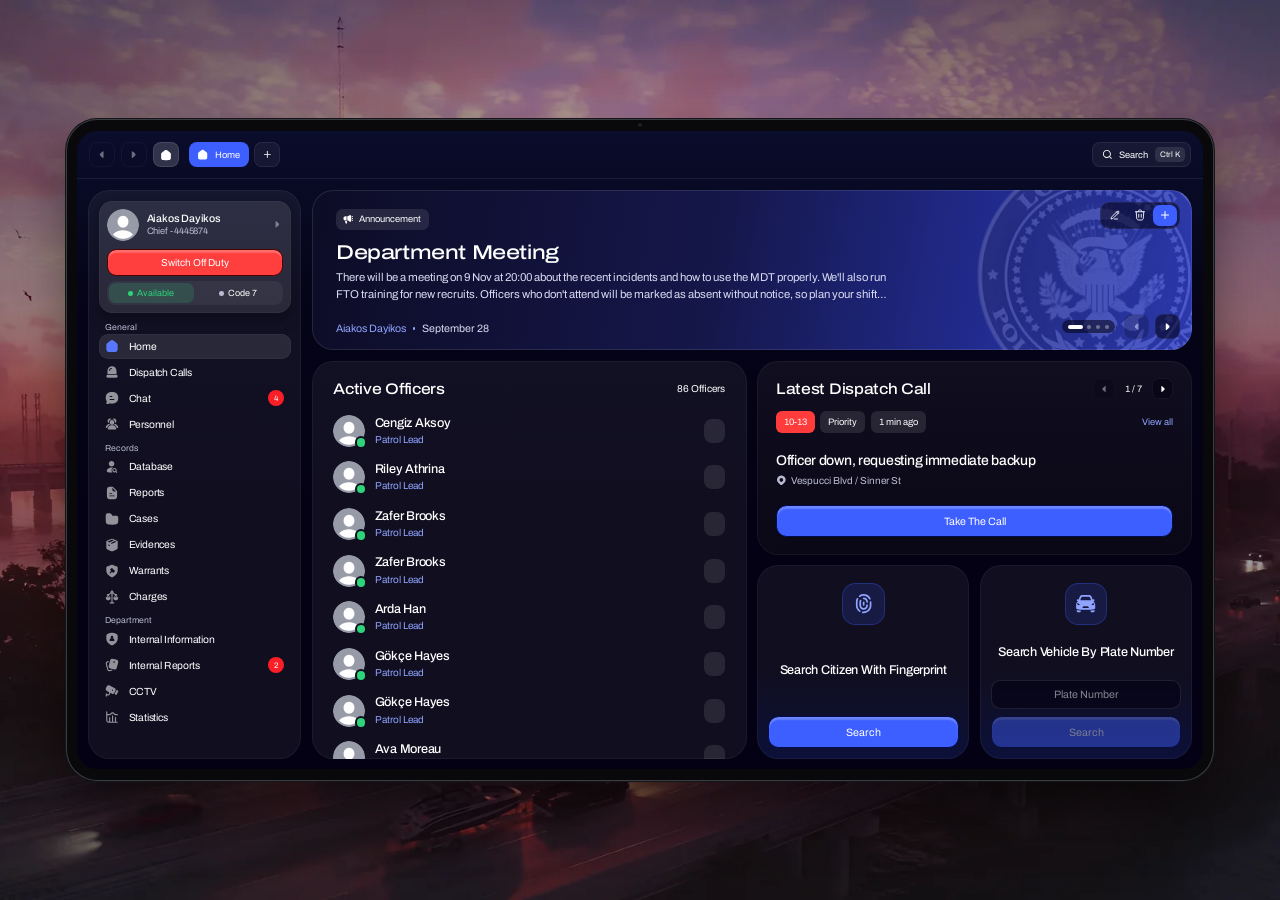
==== index.html @ 9ab2a004 "update demo to latest MDT" ====
<!doctype html>
<html lang="en">
	<head>
		<meta charset="UTF-8" />
		<meta name="viewport" content="width=device-width, initial-scale=1.0" />
		<title>Codem MDT</title>
		<script type="module" crossorigin src="./assets/index-BAAVaQrE.js"></script>
		<link rel="stylesheet" crossorigin href="./assets/index-CvKuM2_3.css">
	</head>
	<body>
		<div id="root"></div>
	</body>
</html>
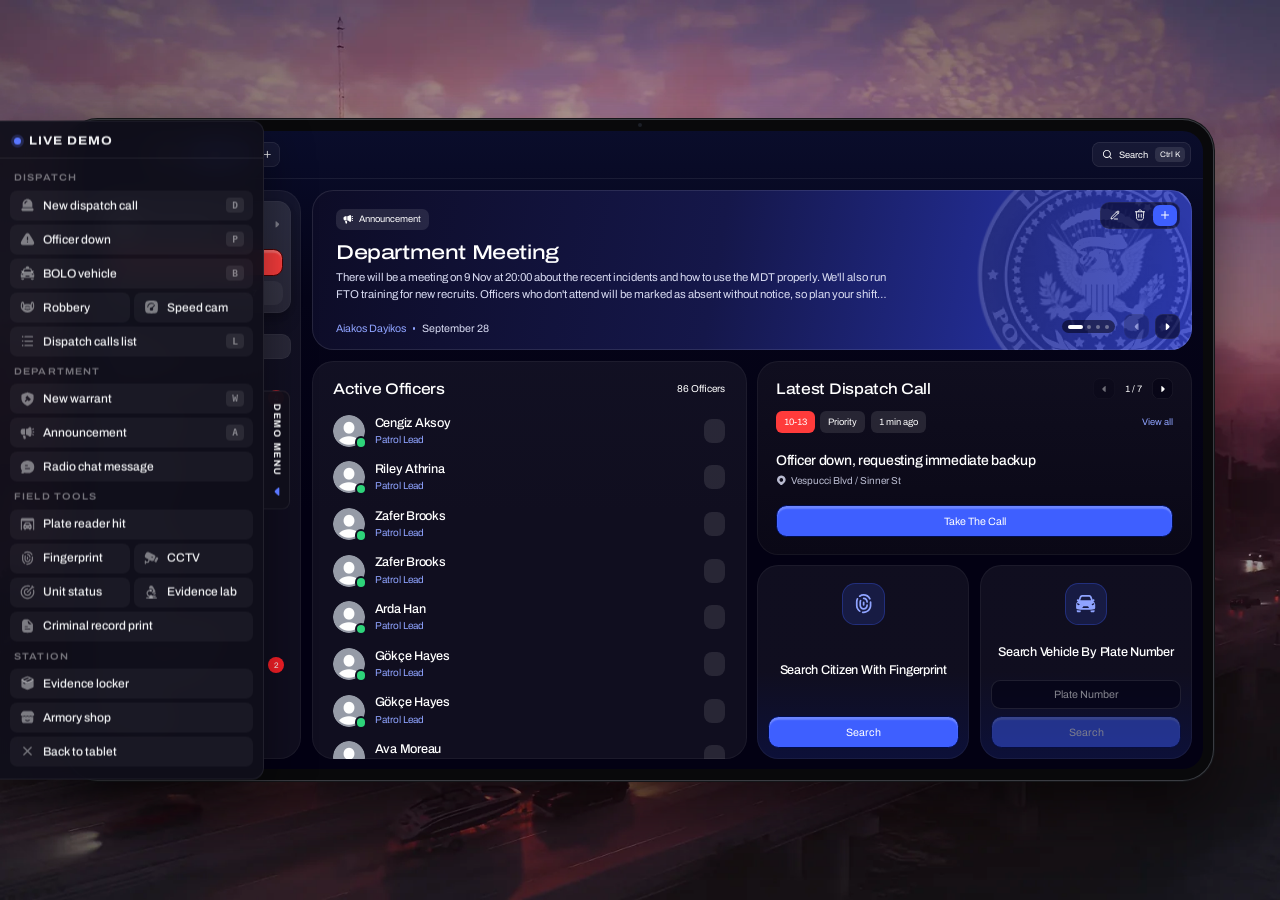
==== commit 8614e457: "Update demo: DEMO MENU + dispatch overlay Left-side panel for dispatch calls, BOLO, warrants and fie" ====
--- a/index.html
+++ b/index.html
@@ -4,8 +4,8 @@
 		<meta charset="UTF-8" />
 		<meta name="viewport" content="width=device-width, initial-scale=1.0" />
 		<title>Codem MDT</title>
-		<script type="module" crossorigin src="./assets/index-BAAVaQrE.js"></script>
-		<link rel="stylesheet" crossorigin href="./assets/index-CvKuM2_3.css">
+		<script type="module" crossorigin src="./assets/index-EqNl8rcW.js"></script>
+		<link rel="stylesheet" crossorigin href="./assets/index-CsJik4rB.css">
 	</head>
 	<body>
 		<div id="root"></div>
--- a/assets/index-CsJik4rB.css
+++ b/assets/index-CsJik4rB.css
@@ -0,0 +1 @@
+@font-face{font-family:Archivo Variable;font-style:normal;font-display:swap;font-weight:100 900;font-stretch:62% 125%;src:url(./archivo-vietnamese-standard-normal-rJmnGBSt.woff2) format("woff2-variations");unicode-range:U+0102-0103,U+0110-0111,U+0128-0129,U+0168-0169,U+01A0-01A1,U+01AF-01B0,U+0300-0301,U+0303-0304,U+0308-0309,U+0323,U+0329,U+1EA0-1EF9,U+20AB}@font-face{font-family:Archivo Variable;font-style:normal;font-display:swap;font-weight:100 900;font-stretch:62% 125%;src:url(./archivo-latin-ext-standard-normal-7khWdh9v.woff2) format("woff2-variations");unicode-range:U+0100-02BA,U+02BD-02C5,U+02C7-02CC,U+02CE-02D7,U+02DD-02FF,U+0304,U+0308,U+0329,U+1D00-1DBF,U+1E00-1E9F,U+1EF2-1EFF,U+2020,U+20A0-20AB,U+20AD-20C0,U+2113,U+2C60-2C7F,U+A720-A7FF}@font-face{font-family:Archivo Variable;font-style:normal;font-display:swap;font-weight:100 900;font-stretch:62% 125%;src:url(./archivo-latin-standard-normal-DY7AcnAa.woff2) format("woff2-variations");unicode-range:U+0000-00FF,U+0131,U+0152-0153,U+02BB-02BC,U+02C6,U+02DA,U+02DC,U+0304,U+0308,U+0329,U+2000-206F,U+20AC,U+2122,U+2191,U+2193,U+2212,U+2215,U+FEFF,U+FFFD}@font-face{font-family:Geist Mono Variable;font-style:normal;font-display:swap;font-weight:100 900;src:url(./geist-mono-cyrillic-ext-wght-normal-X_5orZeX.woff2) format("woff2-variations");unicode-range:U+0460-052F,U+1C80-1C8A,U+20B4,U+2DE0-2DFF,U+A640-A69F,U+FE2E-FE2F}@font-face{font-family:Geist Mono Variable;font-style:normal;font-display:swap;font-weight:100 900;src:url(./geist-mono-cyrillic-wght-normal-DiZS0aHC.woff2) format("woff2-variations");unicode-range:U+0301,U+0400-045F,U+0490-0491,U+04B0-04B1,U+2116}@font-face{font-family:Geist Mono Variable;font-style:normal;font-display:swap;font-weight:100 900;src:url(./geist-mono-symbols2-wght-normal-CO5SzqOn.woff2) format("woff2-variations");unicode-range:U+2000-2001,U+2004-2008,U+200A,U+23B8-23BD,U+2500-259F}@font-face{font-family:Geist Mono Variable;font-style:normal;font-display:swap;font-weight:100 900;src:url(./geist-mono-vietnamese-wght-normal-DadHysG0.woff2) format("woff2-variations");unicode-range:U+0102-0103,U+0110-0111,U+0128-0129,U+0168-0169,U+01A0-01A1,U+01AF-01B0,U+0300-0301,U+0303-0304,U+0308-0309,U+0323,U+0329,U+1EA0-1EF9,U+20AB}@font-face{font-family:Geist Mono Variable;font-style:normal;font-display:swap;font-weight:100 900;src:url(./geist-mono-latin-ext-wght-normal-Bwz-egvJ.woff2) format("woff2-variations");unicode-range:U+0100-02BA,U+02BD-02C5,U+02C7-02CC,U+02CE-02D7,U+02DD-02FF,U+0304,U+0308,U+0329,U+1D00-1DBF,U+1E00-1E9F,U+1EF2-1EFF,U+2020,U+20A0-20AB,U+20AD-20C0,U+2113,U+2C60-2C7F,U+A720-A7FF}@font-face{font-family:Geist Mono Variable;font-style:normal;font-display:swap;font-weight:100 900;src:url(./geist-mono-latin-wght-normal-XN7g48iV.woff2) format("woff2-variations");unicode-range:U+0000-00FF,U+0131,U+0152-0153,U+02BB-02BC,U+02C6,U+02DA,U+02DC,U+0304,U+0308,U+0329,U+2000-206F,U+20AC,U+2122,U+2191,U+2193,U+2212,U+2215,U+FEFF,U+FFFD}:root{--u: min(calc(100vh / 1080), calc(100vw / 1920));--bg: #030113;--solid: #100f1b;--card: rgba(255, 255, 255, .05);--raise: rgba(255, 255, 255, .1);--fg: #ffffff;--dim: #b9bbd0;--s1: rgba(255, 255, 255, .05);--s2: rgba(255, 255, 255, .1);--s3: rgba(255, 255, 255, .16);--line: rgba(255, 255, 255, .05);--line2: rgba(255, 255, 255, .1);--ac: #3e5fff;--ac-rgb: 62, 95, 255;--ac-hover: #5a77ff;--ac-soft: #8fa3ff;--ac-edge: #000d4d;--p1: #ff3e3e;--p1-rgb: 255, 62, 62;--p1-edge: #4d0000;--p2: #ff883e;--p2-rgb: 255, 136, 62;--p3: #4cc2ff;--p3-rgb: 76, 194, 255;--green: #2ed47a;--green-rgb: 46, 212, 122;--r: calc(var(--u) * 20);--rs: calc(var(--u) * 12);--ease: cubic-bezier(.4, 0, .2, 1);--cine: cubic-bezier(.16, 1, .3, 1);--sans: "Archivo Variable", Inter, "Segoe UI", system-ui, sans-serif;--mono: "Geist Mono Variable", Consolas, monospace}*,*:before,*:after{box-sizing:border-box;margin:0;padding:0}html,body,#root{width:100%;height:100%;overflow:hidden;background:transparent}body{color:var(--fg);font-family:var(--sans);font-weight:400;user-select:none;-webkit-font-smoothing:antialiased}body.browser{background:#0b0d12 url(../dev-bg.webp) center / cover no-repeat}body.browser.embedded{background:transparent}html.embedded{--u: min(calc(100vh / 1040), calc(100vw / 1750))}html.demo [class*=_group_] p{margin:calc(var(--u) * 9) 0 calc(var(--u) * 3)}html.demo [class*=_group_] button{height:calc(var(--u) * 37)}html.demo [class*=_group_] button+button{margin-top:calc(var(--u) * 2)}b,strong,h1,h2,h3{font-weight:500}h1,h2,h3,h4{font-stretch:112%}button{font:inherit;color:inherit;background:none;border:0;cursor:pointer;text-align:inherit}input,textarea{font:inherit;color:inherit;user-select:text}svg{display:block}@keyframes rise{0%{opacity:0;transform:translateY(calc(var(--u) * 10))}}._overlay_pryrc_1{position:absolute;inset:0;z-index:50;display:grid;place-items:center;background:#000c;animation:_fade_pryrc_1 .25s var(--ease)}._overlayFixed_pryrc_21{position:fixed;z-index:500;background:#0009}._dialog_pryrc_33{max-height:85%;display:flex;flex-direction:column;border-radius:var(--r);background:var(--solid);box-shadow:inset 0 0 0 calc(var(--u) * 1.5) var(--line),0 calc(var(--u) * 30) calc(var(--u) * 60) #00000073;animation:_rise_pryrc_1 .35s var(--cine)}._header_pryrc_57{display:flex;align-items:center;gap:calc(var(--u) * 12);padding:calc(var(--u) * 18) calc(var(--u) * 18) calc(var(--u) * 16) calc(var(--u) * 20);flex:none;box-shadow:inset 0 calc(var(--u) * -1) 0 var(--line)}._headIc_pryrc_75{width:calc(var(--u) * 34);height:calc(var(--u) * 34);display:grid;place-items:center;flex:none;border-radius:calc(var(--u) * 10);background:var(--s2);font-size:calc(var(--u) * 17)}._title_pryrc_97{flex:1;min-width:0;font-size:calc(var(--u) * 19);white-space:nowrap;overflow:hidden;text-overflow:ellipsis}._close_pryrc_115{width:calc(var(--u) * 32);height:calc(var(--u) * 32);display:grid;place-items:center;flex:none;border-radius:calc(var(--u) * 9);background:var(--s1);font-size:calc(var(--u) * 14);transition:background .14s var(--ease)}._close_pryrc_115:hover{background:var(--s3)}._body_pryrc_147{display:flex;flex-direction:column;gap:calc(var(--u) * 16);padding:calc(var(--u) * 20);overflow-y:auto;scrollbar-width:none}._footer_pryrc_165{display:flex;align-items:center;gap:calc(var(--u) * 10);padding:calc(var(--u) * 16) calc(var(--u) * 20);flex:none;box-shadow:inset 0 calc(var(--u) * 1) 0 var(--line)}._field_pryrc_183{display:flex;flex-direction:column;gap:calc(var(--u) * 8)}._label_pryrc_195{font-size:calc(var(--u) * 13)}._input_pryrc_203{height:calc(var(--u) * 42);padding:0 calc(var(--u) * 14);border:0;outline:0;border-radius:var(--rs);background:var(--s1);box-shadow:inset 0 0 0 calc(var(--u) * 1) var(--line);font-size:calc(var(--u) * 14);transition:box-shadow .14s var(--ease)}._input_pryrc_203:focus{box-shadow:inset 0 0 0 calc(var(--u) * 1) var(--ac)}._input_pryrc_203::placeholder{color:#ffffff80}._textarea_pryrc_243{height:calc(var(--u) * 180);padding:calc(var(--u) * 12) calc(var(--u) * 14);resize:none;line-height:1.55;scrollbar-width:thin}@keyframes _fade_pryrc_1{0%{opacity:0}}._body_pryrc_147::-webkit-scrollbar{display:none}._root_68ecz_1{position:fixed;inset:0;z-index:200;display:grid;place-items:center;background:#050416f0;color:#fff;animation:_fade_68ecz_1 .25s var(--ease)}._frame_68ecz_23{width:calc(var(--u) * 1804);height:calc(var(--u) * 980);display:flex;flex-direction:column;gap:calc(var(--u) * 24)}._head_68ecz_39{height:calc(var(--u) * 68);flex:none;display:flex;align-items:center;gap:calc(var(--u) * 16)}._headIc_68ecz_55{width:calc(var(--u) * 64);height:calc(var(--u) * 64);display:grid;place-items:center;border-radius:calc(var(--u) * 18);background:var(--ac);font-size:calc(var(--u) * 28)}._headText_68ecz_75{flex:1;min-width:0;display:flex;flex-direction:column;gap:calc(var(--u) * 10)}._headText_68ecz_75 b{font-size:calc(var(--u) * 26);font-weight:500;letter-spacing:-.02em;line-height:1}._headText_68ecz_75 p{display:flex;flex-wrap:wrap;gap:calc(var(--u) * 6)}._headText_68ecz_75 span{height:calc(var(--u) * 26);display:inline-flex;align-items:center;gap:calc(var(--u) * 6);padding:0 calc(var(--u) * 10) 0 calc(var(--u) * 8);border-radius:calc(var(--u) * 8);background:var(--s1);box-shadow:inset 0 0 0 calc(var(--u) * 1) var(--line2);font-size:calc(var(--u) * 13.5);white-space:nowrap}._headText_68ecz_75 span svg{color:var(--ac-soft);font-size:calc(var(--u) * 14)}._esc_68ecz_153{display:flex;align-items:center;gap:calc(var(--u) * 10);font-size:calc(var(--u) * 15)}._esc_68ecz_153 kbd,._hint_68ecz_169 kbd{height:calc(var(--u) * 26);display:inline-grid;place-items:center;padding:0 calc(var(--u) * 8);border-radius:calc(var(--u) * 7);background:var(--s2);box-shadow:inset 0 calc(var(--u) * -2) 0 #00000059;font-family:var(--mono);font-size:calc(var(--u) * 12);font-weight:500;white-space:nowrap}._closeBtn_68ecz_197{width:calc(var(--u) * 44);height:calc(var(--u) * 44);display:grid;place-items:center;border-radius:calc(var(--u) * 13);background:var(--s1);box-shadow:inset 0 0 0 calc(var(--u) * 1.5) var(--line2);color:#fff;font-size:calc(var(--u) * 17);transition:background .14s var(--ease)}._closeBtn_68ecz_197:hover{background:#f33333}._main_68ecz_231{flex:1;min-height:0;display:flex;gap:calc(var(--u) * 20)}._panel_68ecz_245{flex:1;min-width:0;display:flex;flex-direction:column;overflow:hidden;border-radius:calc(var(--u) * 24);background:#ffffff08;box-shadow:inset 0 0 0 calc(var(--u) * 1.5) var(--line2);transition:box-shadow .15s var(--ease)}._panelDrop_68ecz_269{box-shadow:inset 0 0 0 calc(var(--u) * 1.5) rgba(var(--ac-rgb),.6)}._panelHead_68ecz_277{height:calc(var(--u) * 76);flex:none;display:flex;align-items:center;gap:calc(var(--u) * 12);padding:0 calc(var(--u) * 16);box-shadow:inset 0 calc(var(--u) * -1) 0 var(--line2)}._panelIc_68ecz_297{width:calc(var(--u) * 42);height:calc(var(--u) * 42);flex:none;display:grid;place-items:center;border-radius:calc(var(--u) * 12);background:rgba(var(--ac-rgb),.2);color:var(--ac-soft);font-size:calc(var(--u) * 19)}._panelTitle_68ecz_321{min-width:0;display:flex;flex-direction:column;gap:calc(var(--u) * 8)}._panelTitle_68ecz_321 h3{font-size:calc(var(--u) * 18);font-weight:500;line-height:1;white-space:nowrap}._panelTitle_68ecz_321 p{display:flex;align-items:center;gap:calc(var(--u) * 9)}._panelTitle_68ecz_321 i{width:calc(var(--u) * 110);height:calc(var(--u) * 5);overflow:hidden;border-radius:calc(var(--u) * 3);background:var(--s2)}._panelTitle_68ecz_321 i b{display:block;height:100%;border-radius:inherit;background:var(--ac);transition:width .25s var(--ease)}._panelTitle_68ecz_321 em{font-family:var(--mono);font-size:calc(var(--u) * 12);font-style:normal;line-height:1}._search_68ecz_407{width:calc(var(--u) * 280);height:calc(var(--u) * 44);margin-left:auto;display:flex;align-items:center;gap:calc(var(--u) * 10);padding:0 calc(var(--u) * 14);border-radius:var(--rs);background:var(--s1);box-shadow:inset 0 0 0 calc(var(--u) * 1.5) var(--line);font-size:calc(var(--u) * 16);cursor:text;transition:box-shadow .14s var(--ease)}._search_68ecz_407:focus-within{box-shadow:inset 0 0 0 calc(var(--u) * 1.5) var(--ac)}._search_68ecz_407 input{flex:1;min-width:0;border:0;outline:0;background:none;color:#fff;font:inherit;font-size:calc(var(--u) * 15)}._search_68ecz_407 input::placeholder,._stepper_68ecz_471 input::placeholder{color:#ffffff80}._grid_68ecz_479{flex:1;min-height:0;display:grid;grid-template-columns:repeat(5,minmax(0,1fr));grid-auto-rows:calc(var(--u) * 146);align-content:start;gap:calc(var(--u) * 8);padding:calc(var(--u) * 14);overflow-y:auto;scrollbar-width:none}._cell_68ecz_505{position:relative;display:flex;flex-direction:column;justify-content:space-between;overflow:hidden;border-radius:calc(var(--u) * 14);background:#ffffff06;box-shadow:inset 0 0 0 calc(var(--u) * 1) var(--line);transition:opacity .15s var(--ease),background .15s var(--ease),box-shadow .15s var(--ease)}._cellFull_68ecz_535{background:#ffffff0e;box-shadow:inset 0 0 0 calc(var(--u) * 1) var(--line2);cursor:grab}._cellFull_68ecz_535:hover{background:#ffffff17}._cellDim_68ecz_555{opacity:.22}._cellFaded_68ecz_563{opacity:.4}._cellOn_68ecz_571,._cellOn_68ecz_571:hover{background:rgba(var(--ac-rgb),.16);box-shadow:inset 0 0 0 calc(var(--u) * 1.5) var(--ac)}._cellOver_68ecz_583,._cellOver_68ecz_583:hover{background:rgba(var(--ac-rgb),.24);box-shadow:inset 0 0 0 calc(var(--u) * 2) var(--ac)}._chip_68ecz_595{position:relative;z-index:1;align-self:flex-start;margin:calc(var(--u) * 9);padding:calc(var(--u) * 5) calc(var(--u) * 7);border-radius:calc(var(--u) * 7);background:#00000059;font-family:var(--mono);font-size:calc(var(--u) * 12.5);line-height:1;pointer-events:none}._owner_68ecz_623{position:absolute;top:calc(var(--u) * 9);right:calc(var(--u) * 9);z-index:1;min-width:calc(var(--u) * 24);height:calc(var(--u) * 22);display:flex;align-items:center;justify-content:center;padding:0 calc(var(--u) * 5);border-radius:calc(var(--u) * 7);background:var(--s3);font-size:calc(var(--u) * 11);font-weight:500;pointer-events:none}._pic_68ecz_659{position:absolute;inset:calc(var(--u) * 30) calc(var(--u) * 24) calc(var(--u) * 36);display:grid;place-items:center;font-size:calc(var(--u) * 34);pointer-events:none}._pic_68ecz_659 img{width:100%;height:100%;object-fit:contain}._label_68ecz_689{position:relative;z-index:1;display:block;padding:0 calc(var(--u) * 10) calc(var(--u) * 11);overflow:hidden;font-size:calc(var(--u) * 13.5);line-height:1.2;text-align:center;text-overflow:ellipsis;white-space:nowrap;pointer-events:none}._slotNo_68ecz_717{position:absolute;top:calc(var(--u) * 10);left:calc(var(--u) * 12);opacity:.3;font-family:var(--mono);font-size:calc(var(--u) * 12);font-style:normal;pointer-events:none}._ghost_68ecz_739{position:fixed;z-index:9999;width:calc(var(--u) * 132);height:calc(var(--u) * 146);background:#16143a;box-shadow:inset 0 0 0 calc(var(--u) * 2) var(--ac),0 calc(var(--u) * 18) calc(var(--u) * 40) #00000080;opacity:.94;transform:translate(-50%,-50%) rotate(-3deg);pointer-events:none;cursor:grabbing}._middle_68ecz_769{width:calc(var(--u) * 330);flex:none;display:flex;flex-direction:column;gap:calc(var(--u) * 12)}._box_68ecz_785{display:flex;flex-direction:column;gap:calc(var(--u) * 12);padding:calc(var(--u) * 16);border-radius:calc(var(--u) * 20);background:#ffffff08;box-shadow:inset 0 0 0 calc(var(--u) * 1.5) var(--line2)}._amount_68ecz_805{display:flex;flex-direction:column;gap:calc(var(--u) * 9);font-size:calc(var(--u) * 14);font-weight:500}._stepper_68ecz_471{height:calc(var(--u) * 48);display:flex;gap:calc(var(--u) * 6)}._stepper_68ecz_471 button{width:calc(var(--u) * 48);flex:none;display:grid;place-items:center;border-radius:var(--rs);background:var(--s1);box-shadow:inset 0 0 0 calc(var(--u) * 1.5) var(--line2);color:#fff;font-size:calc(var(--u) * 16);transition:background .14s var(--ease)}._stepper_68ecz_471 button:hover:not(:disabled){background:var(--s2)}._stepper_68ecz_471 button:disabled{opacity:.4}._stepper_68ecz_471 input{flex:1;min-width:0;border:0;outline:0;border-radius:var(--rs);background:var(--s1);box-shadow:inset 0 0 0 calc(var(--u) * 1.5) var(--line2);color:#fff;font-family:var(--mono);font-size:calc(var(--u) * 17);text-align:center;transition:box-shadow .14s var(--ease)}._stepper_68ecz_471 input:focus{box-shadow:inset 0 0 0 calc(var(--u) * 1.5) var(--ac)}._hint_68ecz_169{display:flex;flex-wrap:wrap;align-items:center;gap:calc(var(--u) * 6);font-size:calc(var(--u) * 13);line-height:1.35}._hint_68ecz_169>svg{flex:none;color:var(--ac-soft);font-size:calc(var(--u) * 16)}._softBtn_68ecz_943{height:calc(var(--u) * 46);display:flex;align-items:center;justify-content:center;gap:calc(var(--u) * 9);border-radius:var(--rs);background:rgba(var(--ac-rgb),.2);box-shadow:inset 0 0 0 calc(var(--u) * 1.5) rgba(var(--ac-rgb),.45);color:#fff;font-size:calc(var(--u) * 15);font-weight:500;transition:background .14s var(--ease)}._softBtn_68ecz_943:hover{background:rgba(var(--ac-rgb),.35)}._softBtn_68ecz_943 svg{color:var(--ac-soft);font-size:calc(var(--u) * 17)}._sideTitle_68ecz_991{display:flex;align-items:center;gap:calc(var(--u) * 8);font-size:calc(var(--u) * 15);font-weight:500}._sideTitle_68ecz_991>svg{color:var(--ac-soft);font-size:calc(var(--u) * 16)}._sideTitle_68ecz_991 em{height:calc(var(--u) * 22);display:grid;place-items:center;margin-left:auto;padding:0 calc(var(--u) * 7);border-radius:calc(var(--u) * 7);background:var(--s2);font-family:var(--mono);font-size:calc(var(--u) * 12);font-style:normal}._owner_68ecz_623 svg{margin-right:calc(var(--u) * 3);font-size:calc(var(--u) * 11)}._buyBody_68ecz_1053{flex:1;min-height:0;display:flex;flex-direction:column;gap:calc(var(--u) * 16);animation:_fade_68ecz_1 .15s var(--ease)}._buyHero_68ecz_1071{display:flex;flex-direction:column;align-items:center;gap:calc(var(--u) * 6);padding-bottom:calc(var(--u) * 16);box-shadow:inset 0 calc(var(--u) * -1) 0 var(--line2);text-align:center}._buyHero_68ecz_1071>span{width:calc(var(--u) * 200);height:calc(var(--u) * 200);display:grid;place-items:center;margin-bottom:calc(var(--u) * 8);padding:calc(var(--u) * 20);border-radius:calc(var(--u) * 20);background:var(--s1);box-shadow:inset 0 0 0 calc(var(--u) * 1) var(--line);font-size:calc(var(--u) * 44)}._buyHero_68ecz_1071 img{width:100%;height:100%;object-fit:contain}._buyHero_68ecz_1071 b{max-width:100%;overflow:hidden;font-size:calc(var(--u) * 20);font-weight:500;text-overflow:ellipsis;white-space:nowrap}._buyHero_68ecz_1071 em{font-family:var(--mono);font-size:calc(var(--u) * 12);font-style:normal}._buyFoot_68ecz_1159{margin-top:auto;display:flex;flex-direction:column;gap:calc(var(--u) * 12)}._total_68ecz_1173{display:flex;align-items:baseline;justify-content:space-between;padding-top:calc(var(--u) * 12);box-shadow:inset 0 calc(var(--u) * 1) 0 var(--line2);font-size:calc(var(--u) * 14)}._total_68ecz_1173 b{font-family:var(--mono);font-size:calc(var(--u) * 26);font-weight:500;letter-spacing:-.02em}._buyFoot_68ecz_1159 ._primaryBtn_68ecz_1205{flex:none}._btnDone_68ecz_1213,._btnDone_68ecz_1213:hover{background:#2ebf74}._suspects_68ecz_1223{max-height:calc(var(--u) * 222);display:flex;flex-direction:column;gap:calc(var(--u) * 6);overflow-y:auto;scrollbar-width:none}._suspects_68ecz_1223 button{width:100%;height:calc(var(--u) * 48);flex:none;display:flex;align-items:center;gap:calc(var(--u) * 10);padding:0 calc(var(--u) * 12) 0 calc(var(--u) * 7);border-radius:var(--rs);background:var(--s1);box-shadow:inset 0 0 0 calc(var(--u) * 1.5) var(--line);color:#fff;font-size:calc(var(--u) * 15);text-align:left;transition:background .14s var(--ease),box-shadow .14s var(--ease)}._suspects_68ecz_1223 button:hover{background:var(--s2)}._suspects_68ecz_1223 button b{width:calc(var(--u) * 34);height:calc(var(--u) * 34);flex:none;display:grid;place-items:center;border-radius:calc(var(--u) * 10);background:var(--s3);font-size:calc(var(--u) * 12.5);font-weight:500}._suspects_68ecz_1223 button span{flex:1;min-width:0;overflow:hidden;text-overflow:ellipsis;white-space:nowrap}._suspects_68ecz_1223 button i{width:calc(var(--u) * 16);height:calc(var(--u) * 16);flex:none;border-radius:50%;box-shadow:inset 0 0 0 calc(var(--u) * 1.5) #ffffff4d;transition:box-shadow .14s var(--ease)}._suspects_68ecz_1223 ._suspectOn_68ecz_1345,._suspects_68ecz_1223 ._suspectOn_68ecz_1345:hover{background:rgba(var(--ac-rgb),.2);box-shadow:inset 0 0 0 calc(var(--u) * 1.5) var(--ac)}._suspects_68ecz_1223 ._suspectOn_68ecz_1345 i{box-shadow:inset 0 0 0 calc(var(--u) * 5) var(--ac)}._none_68ecz_1365{padding:calc(var(--u) * 14) 0;font-size:calc(var(--u) * 14);text-align:center}._note_68ecz_1377{padding:calc(var(--u) * 10) calc(var(--u) * 12);border-radius:var(--rs);background:rgba(var(--ac-rgb),.12);font-size:calc(var(--u) * 13);line-height:1.4}._detail_68ecz_1393{flex:1;min-height:0}._detailBody_68ecz_1403{min-height:0;display:flex;flex-direction:column;gap:calc(var(--u) * 14);overflow-y:auto;scrollbar-width:none;animation:_fade_68ecz_1 .15s var(--ease)}._detailEmpty_68ecz_1423{flex:1;display:flex;flex-direction:column;align-items:center;justify-content:center;gap:calc(var(--u) * 10);font-size:calc(var(--u) * 14);text-align:center}._detailEmpty_68ecz_1423 svg{color:var(--ac-soft);font-size:calc(var(--u) * 26)}._detailHero_68ecz_1455{display:flex;align-items:center;gap:calc(var(--u) * 12);padding-bottom:calc(var(--u) * 14);box-shadow:inset 0 calc(var(--u) * -1) 0 var(--line2)}._detailHero_68ecz_1455>span{width:calc(var(--u) * 60);height:calc(var(--u) * 60);flex:none;display:grid;place-items:center;padding:calc(var(--u) * 8);border-radius:calc(var(--u) * 14);background:var(--s1);font-size:calc(var(--u) * 26)}._detailHero_68ecz_1455 img{width:100%;height:100%;object-fit:contain}._detailHero_68ecz_1455 p{min-width:0;display:flex;flex-direction:column;gap:calc(var(--u) * 7)}._detailHero_68ecz_1455 b{overflow:hidden;font-size:calc(var(--u) * 17);font-weight:500;text-overflow:ellipsis;white-space:nowrap}._detailHero_68ecz_1455 em{font-family:var(--mono);font-size:calc(var(--u) * 12.5);font-style:normal}._facts_68ecz_1549{display:flex;flex-direction:column;gap:calc(var(--u) * 11)}._facts_68ecz_1549>div{display:flex;align-items:center;justify-content:space-between;gap:calc(var(--u) * 12);font-size:calc(var(--u) * 13.5)}._facts_68ecz_1549 dt{display:flex;align-items:center;gap:calc(var(--u) * 7);white-space:nowrap}._facts_68ecz_1549 dt svg{color:var(--ac-soft);font-size:calc(var(--u) * 14)}._facts_68ecz_1549 dd{min-width:0;display:flex;align-items:center;gap:calc(var(--u) * 6);font-weight:500;text-align:right}._facts_68ecz_1549 dd span{overflow:hidden;text-overflow:ellipsis;white-space:nowrap}._facts_68ecz_1549 dd button{width:calc(var(--u) * 24);height:calc(var(--u) * 24);flex:none;display:grid;place-items:center;border-radius:calc(var(--u) * 7);background:var(--s2);color:#fff;font-size:calc(var(--u) * 13)}._toneAc_68ecz_1655{color:var(--ac-soft)}._toneRed_68ecz_1663{color:#ff6b6b}._warn_68ecz_1671{position:fixed;top:calc(var(--u) * 28);left:50%;z-index:600;transform:translate(-50%);display:flex;align-items:center;gap:calc(var(--u) * 10);padding:calc(var(--u) * 11) calc(var(--u) * 18);border-radius:calc(var(--u) * 12);background:#3c0c12f5;box-shadow:inset 0 0 0 calc(var(--u) * 1.5) #ff505066;color:#fff;font-size:calc(var(--u) * 15);animation:_fade_68ecz_1 .2s var(--ease)}._warn_68ecz_1671 svg{color:#ff8a8a;font-size:calc(var(--u) * 17)}._dialogText_68ecz_1717{font-size:calc(var(--u) * 15);line-height:1.55}._ghostBtn_68ecz_1727,._primaryBtn_68ecz_1205{height:calc(var(--u) * 44);flex:1;display:flex;align-items:center;justify-content:center;gap:calc(var(--u) * 8);padding:0 calc(var(--u) * 16);border-radius:var(--rs);color:#fff;font-size:calc(var(--u) * 15);font-weight:500;transition:background .14s var(--ease),opacity .14s var(--ease)}._ghostBtn_68ecz_1727{background:var(--s1);box-shadow:inset 0 0 0 calc(var(--u) * 1.5) var(--line2)}._ghostBtn_68ecz_1727:hover{background:var(--s2)}._primaryBtn_68ecz_1205{background:var(--ac)}._primaryBtn_68ecz_1205:hover{background:var(--ac-hover)}._primaryBtn_68ecz_1205:disabled{opacity:.45;pointer-events:none}._primaryBtn_68ecz_1205 svg{font-size:calc(var(--u) * 17)}._wide_68ecz_1815{width:100%}._tabs_68ecz_1823{display:grid;grid-template-columns:1fr 1fr;gap:calc(var(--u) * 6);padding:calc(var(--u) * 5);border-radius:var(--rs);background:var(--s1)}._tabs_68ecz_1823 button{height:calc(var(--u) * 40);display:flex;align-items:center;justify-content:center;gap:calc(var(--u) * 8);border-radius:calc(var(--u) * 9);color:#fff;font-size:calc(var(--u) * 15);transition:background .14s var(--ease)}._tabs_68ecz_1823 button:hover{background:var(--s1)}._tabs_68ecz_1823 ._tabOn_68ecz_1873,._tabs_68ecz_1823 ._tabOn_68ecz_1873:hover{background:var(--ac)}@keyframes _fade_68ecz_1{0%{opacity:0}}._grid_68ecz_479::-webkit-scrollbar,._suspects_68ecz_1223::-webkit-scrollbar,._detailBody_68ecz_1403::-webkit-scrollbar{display:none}._root_tvd0v_1{position:fixed;inset:0;z-index:100;overflow:hidden;color:#fff;pointer-events:none;text-shadow:0 calc(var(--u) * 1) calc(var(--u) * 3) rgba(0,0,0,.55)}._root_tvd0v_1 p,._root_tvd0v_1 em,._root_tvd0v_1 b{font-weight:500;line-height:1;letter-spacing:-.04em;white-space:nowrap}._root_tvd0v_1 em{font-style:normal}._darken_tvd0v_47{position:absolute;inset:0}._corner_tvd0v_57{position:absolute;width:calc(var(--u) * 321);min-height:calc(var(--u) * 80);display:flex;flex-direction:column;justify-content:center;gap:calc(var(--u) * 16);border:0 solid #fff}._corner_tvd0v_57 p{font-size:calc(var(--u) * 24)}._corner_tvd0v_57 em{font-size:calc(var(--u) * 20)}._corner_tvd0v_57>div{display:flex;flex-direction:column;gap:calc(var(--u) * 16)}._tl_tvd0v_107,._bl_tvd0v_109{left:calc(var(--u) * 40);padding-left:calc(var(--u) * 32);border-left-width:calc(var(--u) * 4)}._tr_tvd0v_121,._br_tvd0v_123{right:calc(var(--u) * 40);align-items:flex-end;padding-right:calc(var(--u) * 32);border-right-width:calc(var(--u) * 4)}._tl_tvd0v_107,._tr_tvd0v_121{top:calc(var(--u) * 40);border-top-width:calc(var(--u) * 4)}._bl_tvd0v_109,._br_tvd0v_123{bottom:calc(var(--u) * 40);border-bottom-width:calc(var(--u) * 4)}._bl_tvd0v_109{gap:calc(var(--u) * 20);padding-block:calc(var(--u) * 16)}._location_tvd0v_171{position:absolute;top:calc(var(--u) * 48);left:50%;transform:translate(-50%);font-size:calc(var(--u) * 32)}._vision_tvd0v_187{position:absolute;top:calc(var(--u) * 113);left:50%;transform:translate(-50%);padding:calc(var(--u) * 8) calc(var(--u) * 20);border:calc(var(--u) * 1) solid;border-radius:calc(var(--u) * 4);font-size:calc(var(--u) * 20);text-shadow:none}._night_tvd0v_211{border-color:#7cff2b8c;background:#7cff2b2e;color:#7cff2b}._thermal_tvd0v_223{border-color:#ff8a2b99;background:#ff8a2b38;color:#ff8a2b}._cross_tvd0v_235{position:absolute;top:50%;left:50%;transform:translate(-50%,-50%)}._cross_tvd0v_235>i{position:absolute;background:#ffffff80}._lineTop_tvd0v_259,._lineBottom_tvd0v_261{left:50%;width:calc(var(--u) * 2);height:calc(var(--u) * 296);transform:translate(-50%)}._lineTop_tvd0v_259{bottom:calc(50% + var(--u) * 60)}._lineBottom_tvd0v_261{top:calc(50% + var(--u) * 60)}._lineLeft_tvd0v_291,._lineRight_tvd0v_293{top:50%;width:calc(var(--u) * 296);height:calc(var(--u) * 2);transform:translateY(-50%)}._lineRight_tvd0v_293{left:calc(50% + var(--u) * 60)}._lineLeft_tvd0v_291{right:calc(50% + var(--u) * 60)}._cross_tvd0v_235>span{width:calc(var(--u) * 120);height:calc(var(--u) * 120);display:grid;place-items:center;border:calc(var(--u) * 8) solid rgba(255,255,255,.4);border-radius:50%}._cross_tvd0v_235 b{width:calc(var(--u) * 19);height:calc(var(--u) * 19);background:#fff;transform:rotate(45deg)}._data_tvd0v_355{position:absolute;top:calc(var(--u) * 363);width:calc(var(--u) * 321);display:flex;flex-direction:column;gap:calc(var(--u) * 25);border:0 solid #fff}._dataLeft_tvd0v_375{left:calc(var(--u) * 40);padding-left:calc(var(--u) * 32);border-left-width:calc(var(--u) * 4)}._dataRight_tvd0v_387{right:calc(var(--u) * 40);align-items:flex-end;padding-right:calc(var(--u) * 32);border-right-width:calc(var(--u) * 4)}._banner_tvd0v_401{align-self:stretch;padding:calc(var(--u) * 10) calc(var(--u) * 22);background:#fff6;font-size:calc(var(--u) * 24);text-align:center}._dataRight_tvd0v_387 ._banner_tvd0v_401{align-self:flex-end}._bannerRed_tvd0v_425{background:#ff2b2b66}._facts_tvd0v_433{display:flex;flex-direction:column;gap:calc(var(--u) * 32)}._dataRight_tvd0v_387 ._facts_tvd0v_433{align-items:flex-end}._facts_tvd0v_433 p{font-size:calc(var(--u) * 24)}._red_tvd0v_461{color:#ff2b2b}._green_tvd0v_469{color:#7cff2b}._keys_tvd0v_477{position:absolute;bottom:calc(var(--u) * 82);left:50%;transform:translate(-50%);display:flex;align-items:center;gap:calc(var(--u) * 60)}._keys_tvd0v_477 p{font-size:calc(var(--u) * 24)}._keys_tvd0v_477 b{font-size:calc(var(--u) * 32)}._keyNight_tvd0v_513{color:#7cff2b}._keyThermal_tvd0v_521{color:#ff8a2b}._playback_tvd0v_529{position:absolute;inset:auto 0 0;display:flex;flex-direction:column;align-items:center;padding-bottom:calc(var(--u) * 40)}._pbHead_tvd0v_547{display:flex;align-items:center;gap:calc(var(--u) * 12);margin-bottom:calc(var(--u) * 16)}._pbHead_tvd0v_547>p{font-size:calc(var(--u) * 24)}._event_tvd0v_569,._paused_tvd0v_571{height:calc(var(--u) * 28);display:inline-flex;align-items:center;gap:calc(var(--u) * 7);padding:0 calc(var(--u) * 10);border-radius:calc(var(--u) * 6);background:#00000073;font-size:calc(var(--u) * 14);font-weight:500;text-shadow:none}._event_tvd0v_569{border:calc(var(--u) * 1) solid}._event_tvd0v_569 i{width:calc(var(--u) * 7);height:calc(var(--u) * 7);border-radius:50%}._paused_tvd0v_571{background:#ffffff26}._bar_tvd0v_625{position:relative;width:calc(var(--u) * 600);height:calc(var(--u) * 6);overflow:hidden;margin-bottom:calc(var(--u) * 12);border-radius:calc(var(--u) * 3);background:#fff3}._bar_tvd0v_625 i{position:absolute;inset:0 auto 0 0;border-radius:inherit;background:var(--ac);transition:width .2s linear}._time_tvd0v_661{margin-bottom:calc(var(--u) * 16);font-size:calc(var(--u) * 16);font-variant-numeric:tabular-nums}._pbKeys_tvd0v_673{display:flex;align-items:center;gap:calc(var(--u) * 20)}._pbKeys_tvd0v_673>p{font-size:calc(var(--u) * 16)}._speeds_tvd0v_693{display:flex;gap:calc(var(--u) * 6)}._speeds_tvd0v_693 span{height:calc(var(--u) * 32);display:inline-flex;align-items:center;padding:0 calc(var(--u) * 9);border:calc(var(--u) * 1) solid transparent;border-radius:calc(var(--u) * 6);background:#0006;font-size:calc(var(--u) * 13);font-weight:500;text-shadow:none}._speeds_tvd0v_693 ._speedOn_tvd0v_729{border-color:rgba(var(--ac-rgb),.6);background:rgba(var(--ac-rgb),.35)}._root_et303_1{position:fixed;inset:0;display:flex;align-items:center;justify-content:center;z-index:90;animation:_radialIn_et303_1 .25s ease-in-out}@keyframes _radialIn_et303_1{0%{opacity:0;transform:scale(.94)}}._wheel_et303_35{position:relative;height:35vh;aspect-ratio:1;border-radius:50%}._unit_et303_49{position:absolute;top:calc(50% - 22vh);left:50%;transform:translate(-50%);padding:calc(var(--u) * 4) calc(var(--u) * 10);border-radius:calc(var(--u) * 7);background:#00000080;box-shadow:inset 0 0 0 calc(var(--u) * 1) #ffffff1a;font-family:var(--mono);font-size:calc(var(--u) * 11);white-space:nowrap}._ring_et303_77{position:absolute;inset:0;border-radius:50%;pointer-events:none}._svg_et303_91{position:absolute;inset:0;width:100%;height:100%;overflow:visible}._slice_et303_107{cursor:pointer}._leaf_et303_115{transition:fill-opacity .3s ease-out}._label_et303_123{height:100%;display:flex;flex-direction:column;align-items:center;justify-content:center;gap:3.5px;color:#fff;text-align:center;transition:opacity .5s cubic-bezier(.25,.46,.45,.94)}._label_et303_123 b{font-size:9px;font-weight:500;line-height:1.2}._icon_et303_159{display:flex;font-size:18px;transition:color .3s ease-out}._current_et303_171{width:11px;height:2px;border-radius:2px;transition:background .3s ease-out}._hub_et303_185{position:absolute;top:50%;left:50%;width:11.2vh;height:11.2vh;transform:translate(-50%,-50%);border-radius:50%;pointer-events:none}._center_et303_207{position:absolute;top:50%;left:50%;width:11.2vh;height:11.2vh;display:flex;align-items:center;justify-content:center;border-radius:50%;background:#00000080;box-shadow:inset 0 0 0 1px #ffffff1a;transition:transform .5s cubic-bezier(.25,.46,.45,.94),background .3s ease-out}._center_et303_207:hover{background:#28282899}._arrow_et303_249{height:80%;margin-top:.7vh}._backdrop_1puvp_1{position:fixed;inset:0;z-index:320;display:grid;place-items:center}._group_1puvp_17{position:relative;width:calc(var(--u) * 901);height:calc(var(--u) * 960);animation:_rise_1puvp_1 .3s var(--ease)}._sheet_1puvp_31{position:absolute;left:calc(var(--u) * 45);top:0;width:calc(var(--u) * 800);height:calc(var(--u) * 960);overflow:hidden;border-radius:calc(var(--u) * 16);color:#000}._sheet_1puvp_31 p,._sheet_1puvp_31 h2,._sheet_1puvp_31 span,._sheet_1puvp_31 b,._sheet_1puvp_31 em,._sheet_1puvp_31 strong{letter-spacing:-.03em;line-height:1.19}._paper_1puvp_73{position:absolute;inset:0;width:100%;height:100%;object-fit:cover}._watermark_1puvp_89{position:absolute;left:calc(var(--u) * 118);top:calc(var(--u) * 198);width:calc(var(--u) * 564);height:calc(var(--u) * 564);border-radius:50%;object-fit:cover;opacity:.1;filter:grayscale(100%)}._badgeLeft_1puvp_113,._badgeRight_1puvp_115{position:absolute;top:calc(var(--u) * 32);width:calc(var(--u) * 100);height:calc(var(--u) * 100);border-radius:50%;object-fit:cover}._badgeLeft_1puvp_113{left:calc(var(--u) * 32)}._badgeRight_1puvp_115{left:calc(var(--u) * 668)}._department_1puvp_149{position:absolute;left:calc(var(--u) * 267);top:calc(var(--u) * 52);width:calc(var(--u) * 267);display:flex;flex-direction:column;gap:calc(var(--u) * 28);text-align:center}._department_1puvp_149 p{font-size:calc(var(--u) * 20);font-weight:500;opacity:.6}._department_1puvp_149 h2{font-size:calc(var(--u) * 24);font-weight:500}._rule_1puvp_193{position:absolute;left:0;width:100%;height:calc(var(--u) * 1);background:#00000026}._photo_1puvp_209{position:absolute;left:calc(var(--u) * 32);top:calc(var(--u) * 197);width:calc(var(--u) * 160);height:calc(var(--u) * 160);overflow:hidden;display:grid;place-items:center;border-radius:calc(var(--u) * 3);background:#000000a6;color:#ffffff80;font-size:calc(var(--u) * 72)}._photo_1puvp_209 img{width:100%;height:100%;object-fit:cover}._field_1puvp_251{position:absolute;display:flex;flex-direction:column;gap:calc(var(--u) * 16)}._field_1puvp_251 span,._caption_1puvp_267,._stats_1puvp_269 em,._foot_1puvp_271 em{font-size:calc(var(--u) * 16);font-weight:500;opacity:.6}._field_1puvp_251 b{font-size:calc(var(--u) * 20);font-weight:500}._caption_1puvp_267{position:absolute;top:calc(var(--u) * 422)}._captionEnd_1puvp_303{right:calc(var(--u) * 32);text-align:right}._stats_1puvp_269{position:absolute;left:0;top:calc(var(--u) * 465);width:100%;display:flex;flex-direction:column}._stats_1puvp_269>div{height:calc(var(--u) * 80);display:flex;align-items:center;justify-content:space-between;padding:0 calc(var(--u) * 32) 0 calc(var(--u) * 40);box-shadow:inset 0 calc(var(--u) * -1) 0 #0000001a}._stats_1puvp_269 span{display:flex;flex-direction:column;gap:calc(var(--u) * 12)}._stats_1puvp_269 b{display:flex;align-items:center;gap:calc(var(--u) * 12);font-size:calc(var(--u) * 20);font-weight:500}._stats_1puvp_269 b svg{font-size:calc(var(--u) * 22)}._stats_1puvp_269 strong{font-size:calc(var(--u) * 16);font-weight:500}._stats_1puvp_269 em,._foot_1puvp_271 em{font-style:normal}._stats_1puvp_269 em{text-align:right}._none_1puvp_413{position:absolute;left:0;top:calc(var(--u) * 465);width:100%;height:calc(var(--u) * 240);display:grid;place-items:center;font-size:calc(var(--u) * 20);font-weight:500;opacity:.3}._foot_1puvp_271{position:absolute;left:0;top:calc(var(--u) * 880);width:100%;height:calc(var(--u) * 80);display:flex;align-items:center;justify-content:space-between;padding:0 calc(var(--u) * 32);box-shadow:inset 0 calc(var(--u) * 1) 0 #0000001a}._foot_1puvp_271 em:last-child{text-align:right}._close_1puvp_473{position:absolute;left:calc(var(--u) * 861);top:0;width:calc(var(--u) * 40);height:calc(var(--u) * 40);display:grid;place-items:center;border-radius:calc(var(--u) * 12);background:#1d1c27;box-shadow:inset 0 0 0 calc(var(--u) * 1) #ffffff0d,0 calc(var(--u) * 19) calc(var(--u) * 19) #0000001f;color:#fff;font-size:calc(var(--u) * 18);transition:background .15s var(--ease)}._close_1puvp_473:hover{background:#2a2938}._root_fjaff_1{position:fixed;inset:0;z-index:300;display:grid;place-items:center;color:#fff}._close_fjaff_19{width:calc(var(--u) * 34);height:calc(var(--u) * 34);display:grid;place-items:center;flex:none;border-radius:calc(var(--u) * 10);background:var(--s1);box-shadow:inset 0 0 0 calc(var(--u) * 1) var(--line);color:#fff;font-size:calc(var(--u) * 15);transition:background .14s var(--ease)}._close_fjaff_19:hover{background:var(--s3)}._lab_fjaff_55{width:calc(var(--u) * 480);display:flex;flex-direction:column;border-radius:var(--r);background:var(--solid);box-shadow:inset 0 0 0 calc(var(--u) * 1.5) var(--line2),0 calc(var(--u) * 30) calc(var(--u) * 60) #00000073;animation:_rise_fjaff_1 .35s var(--cine)}._labHead_fjaff_79{display:flex;align-items:center;gap:calc(var(--u) * 12);padding:calc(var(--u) * 18) calc(var(--u) * 18) calc(var(--u) * 16) calc(var(--u) * 20);box-shadow:inset 0 calc(var(--u) * -1) 0 var(--line2)}._labHead_fjaff_79>p{flex:1;font-size:calc(var(--u) * 19);font-weight:500}._labIc_fjaff_107{width:calc(var(--u) * 36);height:calc(var(--u) * 36);display:grid;place-items:center;border-radius:calc(var(--u) * 11);background:rgba(var(--ac-rgb),.2);color:var(--ac-soft);font-size:calc(var(--u) * 18)}._labBody_fjaff_129{display:flex;flex-direction:column;gap:calc(var(--u) * 14);padding:calc(var(--u) * 18) calc(var(--u) * 20) calc(var(--u) * 20)}._caption_fjaff_143{display:flex;align-items:center;justify-content:space-between;font-size:calc(var(--u) * 14);font-weight:500}._caption_fjaff_143 em{min-width:calc(var(--u) * 26);height:calc(var(--u) * 22);display:grid;place-items:center;padding:0 calc(var(--u) * 7);border-radius:calc(var(--u) * 7);background:var(--s2);font-family:var(--mono);font-size:calc(var(--u) * 12);font-style:normal}._list_fjaff_185{max-height:calc(var(--u) * 318);display:flex;flex-direction:column;gap:calc(var(--u) * 6);overflow-y:auto;scrollbar-width:none}._empty_fjaff_203{height:calc(var(--u) * 96);display:grid;place-items:center;border-radius:var(--rs);background:var(--s1);font-size:calc(var(--u) * 14)}._row_fjaff_221{width:100%;min-height:calc(var(--u) * 62);flex:none;display:flex;align-items:center;gap:calc(var(--u) * 12);padding:calc(var(--u) * 10) calc(var(--u) * 14) calc(var(--u) * 10) calc(var(--u) * 10);border-radius:var(--rs);background:var(--s1);box-shadow:inset 0 0 0 calc(var(--u) * 1) var(--line);color:#fff;text-align:left;transition:background .14s var(--ease),box-shadow .14s var(--ease)}._row_fjaff_221:hover{background:var(--s2)}._rowOn_fjaff_265,._rowOn_fjaff_265:hover{background:rgba(var(--ac-rgb),.14);box-shadow:inset 0 0 0 calc(var(--u) * 1.5) var(--ac)}._rowIc_fjaff_277{width:calc(var(--u) * 40);height:calc(var(--u) * 40);flex:none;display:grid;place-items:center;border-radius:calc(var(--u) * 11);background:rgba(var(--ac-rgb),.2);color:var(--ac-soft);font-size:calc(var(--u) * 19)}._rowBlood_fjaff_301{background:rgba(var(--p1-rgb),.2);color:#ff8f8f}._rowText_fjaff_311{flex:1;min-width:0;display:flex;flex-direction:column;gap:calc(var(--u) * 6)}._rowText_fjaff_311 b{font-family:var(--mono);font-size:calc(var(--u) * 15);font-weight:500}._rowText_fjaff_311 em{overflow:hidden;font-size:calc(var(--u) * 12.5);font-style:normal;text-overflow:ellipsis;white-space:nowrap}._failed_fjaff_355{flex:none;padding:calc(var(--u) * 5) calc(var(--u) * 8);border-radius:calc(var(--u) * 7);background:rgba(var(--p1-rgb),.18);color:#ff8f8f;font-size:calc(var(--u) * 12);font-weight:500}._radio_fjaff_375{width:calc(var(--u) * 18);height:calc(var(--u) * 18);flex:none;border-radius:50%;box-shadow:inset 0 0 0 calc(var(--u) * 1.5) #ffffff4d;transition:box-shadow .14s var(--ease)}._rowOn_fjaff_265 ._radio_fjaff_375{box-shadow:inset 0 0 0 calc(var(--u) * 5) var(--ac)}._info_fjaff_401{display:flex;align-items:flex-start;gap:calc(var(--u) * 10);padding:calc(var(--u) * 12) calc(var(--u) * 14);border-radius:var(--rs);background:rgba(var(--ac-rgb),.12);font-size:calc(var(--u) * 13);line-height:1.45}._info_fjaff_401 svg{flex:none;margin-top:calc(var(--u) * 1);color:var(--ac-soft);font-size:calc(var(--u) * 17)}._examine_fjaff_437{height:calc(var(--u) * 46);display:flex;align-items:center;justify-content:center;gap:calc(var(--u) * 9);border-radius:var(--rs);background:var(--ac);color:#fff;font-size:calc(var(--u) * 15);font-weight:500;transition:background .14s var(--ease),opacity .14s var(--ease)}._examine_fjaff_437:hover{background:var(--ac-hover)}._examine_fjaff_437:disabled{opacity:.45;pointer-events:none}._examine_fjaff_437 svg{font-size:calc(var(--u) * 17)}._game_fjaff_495{width:calc(var(--u) * 567);overflow:hidden;border-radius:calc(var(--u) * 19);background:var(--solid);box-shadow:inset 0 0 0 calc(var(--u) * 1.5) var(--line2),0 calc(var(--u) * 30) calc(var(--u) * 60) #00000073;animation:_rise_fjaff_1 .35s var(--cine)}._gameHead_fjaff_517{height:calc(var(--u) * 77);display:flex;align-items:center;justify-content:space-between;gap:calc(var(--u) * 12);padding:0 calc(var(--u) * 19) 0 calc(var(--u) * 29);box-shadow:inset 0 calc(var(--u) * -1) 0 #d9d9d91a}._gameHead_fjaff_517 p{min-width:0;overflow:hidden;font-size:calc(var(--u) * 19);font-weight:500;text-overflow:ellipsis;white-space:nowrap}._gameBody_fjaff_555{padding:calc(var(--u) * 29)}._stage_fjaff_563{--k: calc(var(--u) * .8806);position:relative;width:calc(var(--k) * 578);height:calc(var(--k) * 497);background-size:100% 100%}._stage_fjaff_563>img{position:absolute;inset:0;width:100%;height:100%}._analysisBar_fjaff_593{position:absolute;left:calc(var(--k) * 49);top:calc(var(--k) * 431);height:calc(var(--k) * 24);background:var(--ac)}._status_fjaff_609{position:absolute;top:calc(var(--k) * 44);left:0;right:0;color:#f73636;font-size:calc(var(--k) * 22);font-weight:500;text-align:center}._identity_fjaff_631{position:absolute;top:calc(var(--k) * 336);left:50%;transform:translate(-50%);padding:calc(var(--k) * 11) calc(var(--k) * 58);background:rgba(var(--ac-rgb),.4);color:#fff;font-family:var(--mono);font-size:calc(var(--k) * 18);white-space:nowrap}._banner_fjaff_657{position:absolute;left:calc(var(--k) * 42);top:calc(var(--k) * 424);width:calc(var(--k) * 494);min-height:calc(var(--k) * 38);display:grid;place-items:center;padding:calc(var(--k) * 6) calc(var(--k) * 16);font-size:calc(var(--k) * 17);font-weight:500;line-height:1.25;text-align:center}._bannerOk_fjaff_687{background:rgba(var(--ac-rgb),.4)}._bannerFail_fjaff_695{background:#ff3e3e66}._seqHead_fjaff_703{position:absolute;left:calc(var(--k) * 26);right:calc(var(--k) * 26);top:calc(var(--k) * 22);height:calc(var(--k) * 56);display:flex;align-items:center;gap:calc(var(--k) * 16)}._target_fjaff_725{display:flex;gap:calc(var(--k) * 8)}._target_fjaff_725 span,._grid_fjaff_737 span{width:calc(var(--k) * 52);height:calc(var(--k) * 54);display:grid;place-items:center;font-size:calc(var(--k) * 22);font-weight:500;background:linear-gradient(currentColor,currentColor) top left / calc(var(--k) * 7) 1px no-repeat,linear-gradient(currentColor,currentColor) top left / 1px calc(var(--k) * 7) no-repeat,linear-gradient(currentColor,currentColor) top right / calc(var(--k) * 7) 1px no-repeat,linear-gradient(currentColor,currentColor) top right / 1px calc(var(--k) * 7) no-repeat,linear-gradient(currentColor,currentColor) bottom left / calc(var(--k) * 7) 1px no-repeat,linear-gradient(currentColor,currentColor) bottom left / 1px calc(var(--k) * 7) no-repeat,linear-gradient(currentColor,currentColor) bottom right / calc(var(--k) * 7) 1px no-repeat,linear-gradient(currentColor,currentColor) bottom right / 1px calc(var(--k) * 7) no-repeat}._target_fjaff_725 span{background-color:#f3333333;color:#f73636}._timer_fjaff_783{flex:1;height:calc(var(--k) * 26);padding:calc(var(--k) * 4);background:#f333334d}._timer_fjaff_783 i{display:block;height:100%;background:#f33333;transition:width .05s linear}._marks_fjaff_811{display:flex;gap:calc(var(--k) * 8)}._marks_fjaff_811 span{width:calc(var(--k) * 26);height:calc(var(--k) * 26);display:grid;place-items:center;background:#ffffff1a;font-size:calc(var(--k) * 16)}._marks_fjaff_811 ._markOk_fjaff_839{background:rgba(var(--ac-rgb),.3);color:var(--ac)}._marks_fjaff_811 ._markFail_fjaff_849{background:#f333334d;color:#f33333}._grid_fjaff_737{position:absolute;left:calc(var(--k) * 26);right:calc(var(--k) * 26);top:calc(var(--k) * 112);bottom:calc(var(--k) * 22);display:grid;grid-template-columns:repeat(9,calc(var(--k) * 52));grid-template-rows:repeat(6,calc(var(--k) * 54));justify-content:space-between;align-content:space-between}._grid_fjaff_737 span{background-color:rgba(var(--ac-rgb),.12);color:rgba(var(--ac-rgb),.6);transition:background-color .1s var(--ease),color .1s var(--ease)}._grid_fjaff_737 ._cellOn_fjaff_901{background-color:rgba(var(--ac-rgb),.35);color:var(--ac)}._list_fjaff_185::-webkit-scrollbar{display:none}._stage_10503_1{position:absolute;inset:0;display:grid;place-items:center}._device_10503_15{position:relative;transition:opacity .3s var(--ease);width:calc(var(--u) * 1720);height:calc(var(--u) * 990);padding:calc(var(--u) * 16);border-radius:calc(var(--u) * 46);background:#09090b;box-shadow:0 0 0 calc(var(--u) * 1.5) #3a3c42,0 0 0 calc(var(--u) * 3) #141518,0 calc(var(--u) * 40) calc(var(--u) * 90) #0000008c}._camera_10503_43{position:absolute;top:calc(var(--u) * 5);left:50%;width:calc(var(--u) * 6);height:calc(var(--u) * 6);margin-left:calc(var(--u) * -3);border-radius:50%;background:#1c1f27}._screen_10503_65{position:relative;width:100%;height:100%;display:flex;flex-direction:column;border-radius:calc(var(--u) * 31);background:linear-gradient(180deg,#0a0d2b 0%,#050418 26%,var(--bg) 60%);overflow:hidden;isolation:isolate}._bar_10503_89{height:calc(var(--u) * 72);display:flex;align-items:center;gap:calc(var(--u) * 10);flex:none;padding:0 calc(var(--u) * 18);box-shadow:inset 0 calc(var(--u) * -1) 0 var(--line2)}._square_10503_109{width:calc(var(--u) * 38);height:calc(var(--u) * 38);display:grid;place-items:center;flex:none;border-radius:calc(var(--u) * 12);box-shadow:inset 0 0 0 calc(var(--u) * 1.5) var(--line2);font-size:calc(var(--u) * 17);transition:background .15s var(--ease),opacity .15s var(--ease)}._square_10503_109:hover{background:var(--s1)}._square_10503_109:disabled{opacity:.4;cursor:default;background:none}._homeBtn_10503_157,._homeBtn_10503_157:hover{background:var(--s3);font-size:calc(var(--u) * 18)}._tabs_10503_169{flex:1;min-width:0;display:flex;align-items:center;gap:calc(var(--u) * 8);margin-left:calc(var(--u) * 6);overflow:hidden}._tab_10503_169{height:calc(var(--u) * 38);min-width:0;display:flex;align-items:center;border-radius:calc(var(--u) * 12);background:var(--s1);box-shadow:inset 0 0 0 calc(var(--u) * 1) var(--line2);transition:background .15s var(--ease)}._tab_10503_169:hover{background:var(--s2)}._tab_10503_169>button:first-child{height:100%;min-width:0;display:flex;align-items:center;gap:calc(var(--u) * 9);padding:0 calc(var(--u) * 14) 0 calc(var(--u) * 12);font-size:calc(var(--u) * 14)}._tab_10503_169>button:first-child:not(:last-child){padding-right:calc(var(--u) * 6)}._tab_10503_169 svg{flex:none;font-size:calc(var(--u) * 17)}._tab_10503_169 span{overflow:hidden;text-overflow:ellipsis;white-space:nowrap}._tabOn_10503_269,._tabOn_10503_269:hover{background:var(--ac);box-shadow:none}._tabClose_10503_281{width:calc(var(--u) * 24);height:calc(var(--u) * 24);display:grid;place-items:center;flex:none;margin-right:calc(var(--u) * 7);border-radius:calc(var(--u) * 8);transition:background .15s var(--ease)}._tabClose_10503_281 svg{font-size:calc(var(--u) * 11)}._tabClose_10503_281:hover{background:#ffffff2e}._quick_10503_319{height:calc(var(--u) * 38);display:flex;align-items:center;gap:calc(var(--u) * 10);flex:none;padding:0 calc(var(--u) * 8) 0 calc(var(--u) * 14);border-radius:calc(var(--u) * 12);background:var(--s1);box-shadow:inset 0 0 0 calc(var(--u) * 1) var(--line2);font-size:calc(var(--u) * 14);transition:background .15s var(--ease)}._quick_10503_319:hover{background:var(--s2)}._quick_10503_319 svg{font-size:calc(var(--u) * 16)}._quick_10503_319 kbd{padding:calc(var(--u) * 4) calc(var(--u) * 8);border-radius:calc(var(--u) * 7);background:var(--s2);font-family:var(--sans);font-size:calc(var(--u) * 12)}._body_10503_379{flex:1;min-height:0;display:grid;grid-template-columns:calc(var(--u) * 320) minmax(0,1fr);gap:calc(var(--u) * 16);padding:calc(var(--u) * 17) calc(var(--u) * 16) calc(var(--u) * 16)}._side_10503_397{min-height:0;display:flex;flex-direction:column;padding:calc(var(--u) * 16) calc(var(--u) * 16) calc(var(--u) * 10);border-radius:calc(var(--u) * 32);background:var(--card);box-shadow:inset 0 0 0 calc(var(--u) * 1.5) var(--line)}._profile_10503_417{flex:none;padding:calc(var(--u) * 12);border-radius:calc(var(--u) * 20);background:var(--raise);box-shadow:inset 0 0 0 calc(var(--u) * 1) var(--line),0 calc(var(--u) * 19) calc(var(--u) * 19) #0000001f,0 calc(var(--u) * 5) calc(var(--u) * 10) #00000024}._who_10503_439{width:100%;display:flex;align-items:center;gap:calc(var(--u) * 12);text-align:left;transition:opacity .15s var(--ease)}._who_10503_439:hover{opacity:.8}._who_10503_439 img{width:calc(var(--u) * 48);height:calc(var(--u) * 48);flex:none;border-radius:50%;object-fit:cover}._who_10503_439 span{flex:1;min-width:0}._who_10503_439 b,._who_10503_439 em{display:block;overflow:hidden;text-overflow:ellipsis;white-space:nowrap;letter-spacing:-.02em}._who_10503_439 b{font-size:calc(var(--u) * 16)}._who_10503_439 em{margin-top:calc(var(--u) * 3);font-size:calc(var(--u) * 14);font-style:normal;color:var(--dim)}._who_10503_439 svg{flex:none;font-size:calc(var(--u) * 16);opacity:.4}._duty_10503_543{width:100%;height:calc(var(--u) * 40);margin-top:calc(var(--u) * 13);border:calc(var(--u) * 2) solid var(--ac-edge);border-radius:calc(var(--u) * 14);background:var(--ac);box-shadow:inset 0 calc(var(--u) * 4) calc(var(--u) * 2) #ffffff40;font-size:calc(var(--u) * 15);text-align:center;transition:filter .15s var(--ease)}._dutyOff_10503_569{border-color:var(--p1-edge);background:var(--p1)}._duty_10503_543:hover{filter:brightness(1.08)}._code7_10503_587{height:calc(var(--u) * 36);display:grid;grid-template-columns:1fr 1fr;gap:calc(var(--u) * 3);margin-top:calc(var(--u) * 8);padding:calc(var(--u) * 3);border-radius:calc(var(--u) * 13);background:var(--s1)}._code7_10503_587 button{width:100%;display:flex;align-items:center;justify-content:center;gap:calc(var(--u) * 7);border-radius:calc(var(--u) * 10);font-size:calc(var(--u) * 13.5);transition:background .15s var(--ease),color .15s var(--ease)}._code7_10503_587 button:not(:disabled):hover{background:var(--s2)}._code7_10503_587 button:disabled{cursor:default}._code7_10503_587 i{width:calc(var(--u) * 7);height:calc(var(--u) * 7);flex:none;border-radius:50%;background:var(--dim)}._code7Available_10503_667{background:#2ed47a29;color:var(--green)}._code7Busy_10503_677{background:rgba(var(--p2-rgb),.18);color:var(--p2)}._code7Available_10503_667 i,._code7Busy_10503_677 i{background:currentColor}._nav_10503_697{flex:1;min-height:0;margin-top:calc(var(--u) * 4);overflow-y:auto;scrollbar-width:none}._nav_10503_697::-webkit-scrollbar{display:none}._group_10503_721 p{margin:calc(var(--u) * 14) 0 calc(var(--u) * 4);padding:0 calc(var(--u) * 10);font-size:calc(var(--u) * 13);color:var(--dim)}._group_10503_721 button{display:flex;align-items:center;gap:calc(var(--u) * 14);width:100%;height:calc(var(--u) * 42);padding:0 calc(var(--u) * 10);border-radius:calc(var(--u) * 14);font-size:calc(var(--u) * 15.5);letter-spacing:-.02em;transition:background .15s var(--ease)}._group_10503_721 button+button{margin-top:calc(var(--u) * 3)}._group_10503_721 button svg{flex:none;font-size:calc(var(--u) * 21);opacity:.55}._group_10503_721 button span{flex:1;min-width:0;white-space:nowrap;overflow:hidden;text-overflow:ellipsis}._group_10503_721 button em{min-width:calc(var(--u) * 24);height:calc(var(--u) * 24);display:grid;place-items:center;padding:0 calc(var(--u) * 7);border-radius:99px;background:#fa1f27;font-size:calc(var(--u) * 12);font-style:normal}._group_10503_721 button:hover{background:var(--s1)}._group_10503_721 ._on_10503_829,._group_10503_721 ._on_10503_829:hover{background:var(--raise);box-shadow:inset 0 0 0 calc(var(--u) * 1) var(--line)}._group_10503_721 ._on_10503_829 svg{opacity:1;color:var(--ac-hover)}._main_10503_851{position:relative;min-width:0;min-height:0}._page_10503_863{position:absolute;inset:0;animation:_rise_10503_1 .35s var(--cine)}._placeholder_10503_875{height:100%;display:flex;flex-direction:column;align-items:center;justify-content:center;gap:calc(var(--u) * 16);border-radius:calc(var(--u) * 32);background:var(--card);box-shadow:inset 0 0 0 calc(var(--u) * 1.5) var(--line);font-size:calc(var(--u) * 20)}._placeholder_10503_875 span{width:calc(var(--u) * 64);height:calc(var(--u) * 64);display:grid;place-items:center;border-radius:calc(var(--u) * 20);background:var(--s2);font-size:calc(var(--u) * 30)}._tabDrag_10503_921{opacity:.6}._newTab_10503_929{width:calc(var(--u) * 38);height:calc(var(--u) * 38);flex:none;display:grid;place-items:center;border-radius:calc(var(--u) * 12);background:var(--s1);box-shadow:inset 0 0 0 calc(var(--u) * 1) var(--line2);color:#fff;font-size:calc(var(--u) * 16);transition:background .15s var(--ease)}._newTab_10503_929:hover:not(:disabled){background:var(--s2)}._newTab_10503_929:disabled{opacity:.35}._deviceIdle_10503_973{opacity:.7}._logout_10503_981{height:calc(var(--u) * 38);display:flex;align-items:center;gap:calc(var(--u) * 8);margin-left:calc(var(--u) * 8);padding:0 calc(var(--u) * 14);border-radius:calc(var(--u) * 12);background:#ff505014;box-shadow:inset 0 0 0 calc(var(--u) * 1) #ff505040;color:#fff;font-size:calc(var(--u) * 14);transition:background .15s var(--ease)}._logout_10503_981:hover{background:#ff50502e}._logout_10503_981 svg{color:#ff6b6b;font-size:calc(var(--u) * 16)}@font-face{font-family:PenitentiaryFill;src:url(./PENITENTIARY-DYP3qhYz.ttf) format("truetype")}@font-face{font-family:PenitentiaryShadow;src:url(./PENITENTIARY2-BIKANyOI.ttf) format("truetype")}._toast_za888_21{z-index:400;display:inline-flex;align-items:center;gap:calc(var(--u) * 11);max-width:calc(var(--u) * 560);min-height:calc(var(--u) * 50);padding:calc(var(--u) * 7) calc(var(--u) * 18) calc(var(--u) * 7) calc(var(--u) * 7);border-radius:calc(var(--u) * 16);background:#0e0c24f7;box-shadow:inset 0 0 0 calc(var(--u) * 1.5) var(--line2),0 calc(var(--u) * 14) calc(var(--u) * 34) #00000073;color:#fff;pointer-events:none}._toast_za888_21>span{flex:none;width:calc(var(--u) * 36);height:calc(var(--u) * 36);display:grid;place-items:center;border-radius:calc(var(--u) * 11);background:rgba(var(--ac-rgb),.2);color:var(--ac-soft);font-size:calc(var(--u) * 17)}._toast_za888_21 p{font-size:calc(var(--u) * 15);line-height:1.35}._toastTablet_za888_89{position:absolute;top:calc(var(--u) * 12);right:calc(var(--u) * 16);animation:_toastSide_za888_1 .26s var(--ease)}._toastScreen_za888_103{position:fixed;top:calc(var(--u) * 24);left:50%;transform:translate(-50%);animation:_toastDrop_za888_1 .26s var(--ease)}._toastOut_za888_119{opacity:0;transition:opacity .25s var(--ease)}@keyframes _toastSide_za888_1{0%{opacity:0;transform:translate(calc(var(--u) * 20))}}@keyframes _toastDrop_za888_1{0%{opacity:0;transform:translate(-50%,calc(var(--u) * -20))}}._wanted_za888_157{position:fixed;top:50%;right:calc(var(--u) * 40);z-index:300;width:calc(var(--u) * 420);overflow:hidden;border-radius:calc(var(--u) * 20);background:#100e1ff7;box-shadow:inset 0 0 0 calc(var(--u) * 1.5) #ff3e3e59,0 calc(var(--u) * 20) calc(var(--u) * 50) #00000080;color:#fff;text-align:left;transform:translateY(-50%);animation:_wantedIn_za888_1 .3s var(--ease)}@keyframes _wantedIn_za888_1{0%{opacity:0;transform:translate(calc(var(--u) * 40),-50%)}}._wantedHead_za888_207{height:calc(var(--u) * 50);display:flex;align-items:center;gap:calc(var(--u) * 10);padding:0 calc(var(--u) * 16);background:#ff3e3e1f;box-shadow:inset 0 calc(var(--u) * -1) 0 #ff3e3e40}._wantedHead_za888_207 em{height:calc(var(--u) * 26);display:inline-flex;align-items:center;gap:calc(var(--u) * 6);padding:0 calc(var(--u) * 10);border-radius:calc(var(--u) * 8);background:#ff3e3e;font-size:calc(var(--u) * 12);font-style:normal;letter-spacing:.06em;text-transform:uppercase}._wantedHead_za888_207 em svg{font-size:calc(var(--u) * 14)}._wantedHead_za888_207 b{font-size:calc(var(--u) * 15.5)}._wantedBody_za888_271{display:flex;align-items:center;gap:calc(var(--u) * 18);padding:calc(var(--u) * 16)}._plate_za888_285{position:relative;flex:none;width:calc(var(--u) * 165);aspect-ratio:155 / 78;display:grid;place-items:center;border-radius:calc(var(--u) * 6);background:url(./plate-bg-B6AjH3TB.png) center / 100% 100% no-repeat}._plate_za888_285 span{grid-area:1 / 1;margin-top:calc(var(--u) * 7);font-size:calc(var(--u) * 29);line-height:1;color:#0000a3}._plate_za888_285 span:first-child{font-family:PenitentiaryShadow,sans-serif}._plate_za888_285 span:last-child{font-family:PenitentiaryFill,sans-serif}._wantedFacts_za888_339{flex:1;min-width:0;display:flex;flex-direction:column;gap:calc(var(--u) * 9)}._wantedFacts_za888_339 p{display:flex;align-items:center;gap:calc(var(--u) * 9);font-size:calc(var(--u) * 15)}._wantedFacts_za888_339 p svg{flex:none;font-size:calc(var(--u) * 16);color:var(--ac-soft)}._wantedReason_za888_381{margin-top:calc(var(--u) * 2);font-size:calc(var(--u) * 13.5)!important}._reasonOwner_za888_391{color:#ff9f3a}._reasonVehicle_za888_399{color:#ff5a5a}._scanScreen_za888_407{background:var(--bg)}._scanSeal_za888_415{position:absolute;top:50%;left:50%;height:96%;transform:translate(-50%,-50%);pointer-events:none}._scanWrap_za888_433{position:absolute;inset:0;display:grid;place-items:center}._scanCard_za888_447{width:calc(var(--u) * 442);height:calc(var(--u) * 486);overflow:hidden;border-radius:calc(var(--u) * 19);background:#100f1b;box-shadow:inset 0 0 0 calc(var(--u) * 1) #ffffff0d;animation:_rise_za888_1 .3s var(--ease)}._scanCard_za888_447>header{height:calc(var(--u) * 65);display:flex;align-items:center;justify-content:center;padding:0 calc(var(--u) * 25);background:#ffffff0d;box-shadow:inset 0 calc(var(--u) * -1) 0 #d9d9d91a;font-size:calc(var(--u) * 19);font-weight:500;white-space:nowrap}._scanBody_za888_493{height:calc(100% - var(--u) * 65);display:flex;align-items:center;justify-content:center;padding:calc(var(--u) * 22) 0;background:#ffffff0d}._scanBody_za888_493 svg{width:calc(var(--u) * 384);height:100%}._popup_za888_521{position:fixed;z-index:250;width:calc(var(--u) * 290);display:flex;flex-direction:column;align-items:center;gap:calc(var(--u) * 10);color:#fff}._popupCard_za888_543{width:100%;max-height:calc(var(--u) * 640);display:flex;flex-direction:column;overflow:hidden;border-radius:calc(var(--u) * 18);background:#161428f7;box-shadow:inset 0 0 0 calc(var(--u) * 1.5) var(--line2),0 calc(var(--u) * 18) calc(var(--u) * 44) #00000073}._popupHead_za888_569{flex:none;height:calc(var(--u) * 50);display:flex;align-items:center;gap:calc(var(--u) * 10);padding:0 calc(var(--u) * 8) 0 calc(var(--u) * 16);background:var(--ac);cursor:move;user-select:none}._popupHead_za888_569>svg{flex:none;font-size:calc(var(--u) * 18)}._popupHead_za888_569 p{flex:1;min-width:0;display:flex;flex-direction:column;gap:calc(var(--u) * 2);font-size:calc(var(--u) * 15);line-height:1.15}._popupHead_za888_569 p em{font-size:calc(var(--u) * 12);font-style:normal}._popupHead_za888_569 button{flex:none;width:calc(var(--u) * 34);height:calc(var(--u) * 34);display:grid;place-items:center;border-radius:calc(var(--u) * 11);background:#0000002e;font-size:calc(var(--u) * 15);transition:background .15s var(--ease)}._popupHead_za888_569 button:hover{background:#00000052}._popupRows_za888_665{overflow-y:auto}._popupRows_za888_665>div{min-height:calc(var(--u) * 44);display:flex;align-items:center;justify-content:space-between;gap:calc(var(--u) * 12);padding:0 calc(var(--u) * 16);font-size:calc(var(--u) * 14.5)}._popupRows_za888_665>div+div{box-shadow:inset 0 calc(var(--u) * 1) 0 var(--line)}._popupRows_za888_665 b{font-family:var(--mono);font-weight:400;color:var(--ac-soft)}._popupEmpty_za888_713{padding:calc(var(--u) * 26) calc(var(--u) * 16);font-size:calc(var(--u) * 14);text-align:center}._popupHint_za888_725{display:inline-flex;align-items:center;gap:calc(var(--u) * 8);padding:calc(var(--u) * 7) calc(var(--u) * 13);border-radius:calc(var(--u) * 11);background:#161428e6;font-size:calc(var(--u) * 12.5)}._popupHint_za888_725 kbd{height:calc(var(--u) * 22);display:inline-grid;place-items:center;padding:0 calc(var(--u) * 7);border-radius:calc(var(--u) * 6);background:var(--s2);font-family:var(--mono);font-size:calc(var(--u) * 11.5)}._popupHint_za888_725 i{width:calc(var(--u) * 8);height:calc(var(--u) * 8);border-radius:50%;background:#ef4444}._popupHint_za888_725 ._dotOn_za888_781{background:var(--green)}._popupRows_za888_665::-webkit-scrollbar{display:none}._canvas_1lwfa_1{position:fixed;inset:0;z-index:9998;width:100%;height:100%}._bar_1lwfa_17{position:fixed;bottom:calc(var(--u) * 32);left:50%;z-index:9999;transform:translate(-50%);display:flex;align-items:stretch;gap:calc(var(--u) * 10);color:#fff;animation:_rise_1lwfa_1 .25s var(--ease)}._group_1lwfa_43{height:calc(var(--u) * 50);display:flex;align-items:center;gap:calc(var(--u) * 6);padding:0 calc(var(--u) * 7);border-radius:calc(var(--u) * 16);background:#0e0c24f0;box-shadow:inset 0 0 0 calc(var(--u) * 1.5) var(--line2),0 calc(var(--u) * 12) calc(var(--u) * 30) #0006}._group_1lwfa_43 p{height:calc(var(--u) * 36);display:flex;align-items:center;gap:calc(var(--u) * 9);padding:0 calc(var(--u) * 12) 0 calc(var(--u) * 4);border-radius:calc(var(--u) * 11);font-size:calc(var(--u) * 15);font-weight:500;white-space:nowrap;transition:background .15s var(--ease)}._group_1lwfa_43 p+p{position:relative}._group_1lwfa_43 p+p:before{content:"";position:absolute;left:calc(var(--u) * -4);top:calc(var(--u) * 9);bottom:calc(var(--u) * 9);width:calc(var(--u) * 1);background:var(--line2)}._group_1lwfa_43 kbd{min-width:calc(var(--u) * 30);height:calc(var(--u) * 28);display:grid;place-items:center;padding:0 calc(var(--u) * 8);border-radius:calc(var(--u) * 8);background:#ffffff14;box-shadow:inset 0 calc(var(--u) * -2) 0 #00000059;font-family:var(--mono);font-size:calc(var(--u) * 13);font-weight:500}._group_1lwfa_43 ._on_1lwfa_151{background:rgba(var(--ac-rgb),.18)}._group_1lwfa_43 ._on_1lwfa_151 kbd{background:var(--ac)}._group_1lwfa_43 ._on_1lwfa_151+p:before{opacity:0}._finalize_1lwfa_175 kbd{background:var(--ac)}._models_1lwfa_183{position:relative}._modelBtn_1lwfa_191{gap:calc(var(--u) * 10);padding:0 calc(var(--u) * 16);color:#fff;font-size:calc(var(--u) * 15);cursor:pointer}._modelBtn_1lwfa_191 svg{flex:none;font-size:calc(var(--u) * 17);transition:transform .2s var(--ease)}._modelBtn_1lwfa_191 span{max-width:calc(var(--u) * 200);overflow:hidden;text-overflow:ellipsis;white-space:nowrap;font-weight:500}._flip_1lwfa_235{transform:rotate(180deg)}._menu_1lwfa_243{position:absolute;bottom:calc(100% + var(--u) * 8);left:0;min-width:100%;width:calc(var(--u) * 260);max-height:calc(var(--u) * 320);overflow:auto;display:flex;flex-direction:column;padding:calc(var(--u) * 6);border-radius:calc(var(--u) * 14);background:#0e0c24f7;box-shadow:inset 0 0 0 calc(var(--u) * 1.5) var(--line2),0 calc(var(--u) * 12) calc(var(--u) * 30) #00000073;animation:_rise_1lwfa_1 .2s var(--ease)}._menu_1lwfa_243 button{width:100%;height:calc(var(--u) * 36);flex:none;padding:0 calc(var(--u) * 12);overflow:hidden;border-radius:calc(var(--u) * 9);color:#fff;font-size:calc(var(--u) * 14);text-align:left;text-overflow:ellipsis;white-space:nowrap;transition:background .15s var(--ease)}._menu_1lwfa_243 button:hover{background:#ffffff0f}._menu_1lwfa_243 ._menuOn_1lwfa_319{background:rgba(var(--ac-rgb),.18);color:var(--ac-soft)}._menu_1lwfa_243::-webkit-scrollbar{display:none}._root_18iib_1{position:fixed;inset:0;z-index:1000;display:grid;place-items:center;background:var(--bg);color:#fff}._card_18iib_21{width:calc(var(--u) * 480);display:flex;flex-direction:column;gap:calc(var(--u) * 18);padding:calc(var(--u) * 36);border-radius:calc(var(--u) * 24);background:var(--solid);box-shadow:inset 0 0 0 calc(var(--u) * 1.5) var(--line2),0 calc(var(--u) * 30) calc(var(--u) * 70) #00000080;animation:_rise_18iib_1 .35s var(--cine)}._brand_18iib_49{display:flex;flex-direction:column;align-items:center;gap:calc(var(--u) * 10);margin-bottom:calc(var(--u) * 10);text-align:center}._brand_18iib_49>span{width:calc(var(--u) * 60);height:calc(var(--u) * 60);display:grid;place-items:center;margin-bottom:calc(var(--u) * 6);border-radius:calc(var(--u) * 18);background:var(--ac);font-size:calc(var(--u) * 30)}._brand_18iib_49 h1{font-size:calc(var(--u) * 28);font-weight:500;letter-spacing:-.02em}._brand_18iib_49 p{font-size:calc(var(--u) * 15)}._field_18iib_109{display:flex;flex-direction:column;gap:calc(var(--u) * 8)}._field_18iib_109>span{font-size:calc(var(--u) * 14);font-weight:500}._input_18iib_131{height:calc(var(--u) * 50);display:flex;align-items:center;gap:calc(var(--u) * 11);padding:0 calc(var(--u) * 8) 0 calc(var(--u) * 15);border-radius:var(--rs);background:var(--s1);box-shadow:inset 0 0 0 calc(var(--u) * 1.5) var(--line2);font-size:calc(var(--u) * 17);transition:box-shadow .14s var(--ease)}._input_18iib_131:focus-within{box-shadow:inset 0 0 0 calc(var(--u) * 1.5) var(--ac)}._input_18iib_131 input{flex:1;min-width:0;height:100%;border:0;outline:0;background:none;color:#fff;font:inherit;font-size:calc(var(--u) * 16)}._input_18iib_131 input::placeholder{color:#ffffff73}._input_18iib_131 button{width:calc(var(--u) * 34);height:calc(var(--u) * 34);flex:none;display:grid;place-items:center;border-radius:calc(var(--u) * 9);color:#fff;font-size:calc(var(--u) * 17);transition:background .14s var(--ease)}._input_18iib_131 button:hover{background:var(--s2)}._error_18iib_229{display:flex;align-items:center;gap:calc(var(--u) * 9);padding:calc(var(--u) * 11) calc(var(--u) * 14);border-radius:var(--rs);background:rgba(var(--p1-rgb),.14);color:#ffb3b3;font-size:calc(var(--u) * 14);line-height:1.35}._error_18iib_229 svg{flex:none;color:var(--p1);font-size:calc(var(--u) * 15)}._submit_18iib_265{height:calc(var(--u) * 52);margin-top:calc(var(--u) * 4);display:flex;align-items:center;justify-content:center;gap:calc(var(--u) * 10);border-radius:var(--rs);background:var(--ac);color:#fff;font-size:calc(var(--u) * 17);font-weight:500;transition:background .14s var(--ease),opacity .14s var(--ease)}._submit_18iib_265:hover{background:var(--ac-hover)}._submit_18iib_265:disabled{opacity:.6}._submit_18iib_265 svg{font-size:calc(var(--u) * 19)}._hint_18iib_323{font-size:calc(var(--u) * 13);line-height:1.5;text-align:center}._down_18iib_335{display:flex;flex-direction:column;align-items:center;gap:calc(var(--u) * 12);text-align:center;animation:_rise_18iib_1 .35s var(--cine)}._down_18iib_335>svg{margin-bottom:calc(var(--u) * 6);color:var(--ac-soft);font-size:calc(var(--u) * 34)}._down_18iib_335 b{font-size:calc(var(--u) * 24);font-weight:500}._down_18iib_335 p{font-size:calc(var(--u) * 16)}._spin_18iib_383{animation:_spin_18iib_383 1s linear infinite}@keyframes _spin_18iib_383{to{transform:rotate(360deg)}}._card_1pmaz_1{min-width:0;min-height:0;border-radius:calc(var(--u) * 32);background:var(--card);box-shadow:inset 0 0 0 calc(var(--u) * 1.5) var(--line)}._searchPage_1pmaz_17{height:100%;display:flex;flex-direction:column;gap:calc(var(--u) * 16)}._bar_1pmaz_31{height:calc(var(--u) * 64);display:flex;gap:calc(var(--u) * 12);flex:none}._field_1pmaz_45{flex:1;min-width:0;display:flex;align-items:center;gap:calc(var(--u) * 14);padding:0 calc(var(--u) * 10) 0 calc(var(--u) * 22);border-radius:calc(var(--u) * 22);background:var(--card);box-shadow:inset 0 0 0 calc(var(--u) * 1.5) var(--line2);font-size:calc(var(--u) * 17);transition:box-shadow .15s var(--ease)}._field_1pmaz_45:focus-within{box-shadow:inset 0 0 0 calc(var(--u) * 1.5) rgba(var(--ac-rgb),.7)}._field_1pmaz_45>svg{flex:none;font-size:calc(var(--u) * 20);opacity:.7}._field_1pmaz_45 input,._miniSearch_1pmaz_95 input{flex:1;min-width:0;height:100%;background:transparent;border:0;outline:0}._field_1pmaz_45 input::placeholder,._miniSearch_1pmaz_95 input::placeholder{color:#ffffff73}._filters_1pmaz_123{display:flex;gap:calc(var(--u) * 4);flex:none;padding:calc(var(--u) * 4);border-radius:calc(var(--u) * 14);background:#03011380;box-shadow:inset 0 0 0 calc(var(--u) * 1) var(--line2)}._filters_1pmaz_123 button{height:calc(var(--u) * 34);display:flex;align-items:center;gap:calc(var(--u) * 8);padding:0 calc(var(--u) * 8) 0 calc(var(--u) * 12);border-radius:calc(var(--u) * 10);font-size:calc(var(--u) * 14);transition:background .15s var(--ease),opacity .15s var(--ease)}._filters_1pmaz_123 button span{min-width:calc(var(--u) * 22);height:calc(var(--u) * 22);display:grid;place-items:center;padding:0 calc(var(--u) * 6);border-radius:calc(var(--u) * 7);background:var(--s2);font-size:calc(var(--u) * 12)}._filters_1pmaz_123 button:hover{background:var(--s1)}._filters_1pmaz_123 button:disabled{opacity:.4;cursor:default;background:none}._filters_1pmaz_123 ._filterOn_1pmaz_211,._filters_1pmaz_123 ._filterOn_1pmaz_211:hover{background:var(--ac);box-shadow:inset 0 calc(var(--u) * 2) calc(var(--u) * 1) #fff3}._filters_1pmaz_123 ._filterOn_1pmaz_211 span{background:#ffffff38}._clear_1pmaz_231{width:calc(var(--u) * 42);height:calc(var(--u) * 42);display:grid;place-items:center;flex:none;border-radius:calc(var(--u) * 14);background:var(--s1);font-size:calc(var(--u) * 15);transition:background .15s var(--ease)}._clear_1pmaz_231:hover{background:var(--s2)}._scan_1pmaz_263{height:100%;display:flex;align-items:center;gap:calc(var(--u) * 12);flex:none;padding:0 calc(var(--u) * 24) 0 calc(var(--u) * 12);border-radius:calc(var(--u) * 22);background:var(--card);box-shadow:inset 0 0 0 calc(var(--u) * 1.5) var(--line2);font-size:calc(var(--u) * 16);transition:background .15s var(--ease)}._scan_1pmaz_263:hover{background:#ffffff14}._scan_1pmaz_263 span{width:calc(var(--u) * 42);height:calc(var(--u) * 42);display:grid;place-items:center;border-radius:calc(var(--u) * 14);background:rgba(var(--ac-rgb),.16);color:var(--ac-soft);font-size:calc(var(--u) * 21)}._split_1pmaz_321{flex:1;min-height:0;display:grid;grid-template-columns:minmax(0,1fr) calc(var(--u) * 420);gap:calc(var(--u) * 16)}._listCard_1pmaz_337,._sideCard_1pmaz_339{display:flex;flex-direction:column;overflow:hidden}._hits_1pmaz_351{flex:1;min-height:0;display:flex;flex-direction:column;gap:calc(var(--u) * 6);padding:0 calc(var(--u) * 14) calc(var(--u) * 14);overflow-y:auto;scrollbar-width:none}._hits_1pmaz_351::-webkit-scrollbar,._blockList_1pmaz_375::-webkit-scrollbar,._overlayList_1pmaz_377::-webkit-scrollbar,._tagScroll_1pmaz_379::-webkit-scrollbar{display:none}._hit_1pmaz_351{width:100%;height:calc(var(--u) * 72);display:flex;align-items:center;gap:calc(var(--u) * 14);flex:none;padding:0 calc(var(--u) * 16) 0 calc(var(--u) * 12);border-radius:calc(var(--u) * 18);text-align:left;animation:_rise_1pmaz_1 .3s var(--cine) backwards;transition:background .15s var(--ease),box-shadow .15s var(--ease)}._hit_1pmaz_351:hover{background:var(--s1)}._hitOn_1pmaz_427,._hitOn_1pmaz_427:hover{background:var(--raise);box-shadow:inset 0 0 0 calc(var(--u) * 1.5) rgba(var(--ac-rgb),.55)}._hit_1pmaz_351 ._photo_1pmaz_439,._hit_1pmaz_351 ._kindIc_1pmaz_441{width:calc(var(--u) * 46);height:calc(var(--u) * 46)}._hit_1pmaz_351 ._kindIc_1pmaz_441{border-radius:calc(var(--u) * 14);font-size:calc(var(--u) * 21)}._hitText_1pmaz_461{flex:1;min-width:0;display:flex;flex-direction:column;gap:calc(var(--u) * 6)}._hitText_1pmaz_461 b{display:flex;align-items:center;gap:calc(var(--u) * 10);min-width:0;font-size:calc(var(--u) * 16.5)}._hitText_1pmaz_461 b span,._hitText_1pmaz_461 em{overflow:hidden;text-overflow:ellipsis;white-space:nowrap}._hitText_1pmaz_461 em{font-size:calc(var(--u) * 13.5);font-style:normal;color:var(--dim)}._hitKind_1pmaz_519{height:calc(var(--u) * 26);display:inline-flex;align-items:center;flex:none;padding:0 calc(var(--u) * 10);border-radius:calc(var(--u) * 8);background:var(--s1);box-shadow:inset 0 0 0 calc(var(--u) * 1) var(--line2);font-size:calc(var(--u) * 12.5)}._hit_1pmaz_351>svg:last-child{flex:none;font-size:calc(var(--u) * 15);opacity:.45}._wantedChip_1pmaz_555{height:calc(var(--u) * 22);display:inline-flex;align-items:center;flex:none;padding:0 calc(var(--u) * 8);border-radius:calc(var(--u) * 7);background:var(--p1);font-size:calc(var(--u) * 12);font-style:normal}._blockHead_1pmaz_579 h3 span{min-width:calc(var(--u) * 26);height:calc(var(--u) * 26);display:inline-grid;place-items:center;padding:0 calc(var(--u) * 8);border-radius:99px;background:var(--s2);font-size:calc(var(--u) * 13);color:#fff}._headRed_1pmaz_603{width:calc(var(--u) * 10);height:calc(var(--u) * 10);flex:none;border-radius:50%;background:var(--p1)}._hint_1pmaz_619{display:flex;gap:calc(var(--u) * 12);flex:none;margin:0 calc(var(--u) * 14) calc(var(--u) * 14);padding:calc(var(--u) * 14) calc(var(--u) * 16);border-radius:calc(var(--u) * 16);background:rgba(var(--ac-rgb),.08);box-shadow:inset 0 0 0 calc(var(--u) * 1) rgba(var(--ac-rgb),.2);font-size:calc(var(--u) * 13.5);line-height:1.5;color:#d4d8f2}._hint_1pmaz_619 svg{flex:none;margin-top:calc(var(--u) * 1);font-size:calc(var(--u) * 18);color:var(--ac-soft)}._preview_1pmaz_661{flex:1;min-height:0;display:flex;flex-direction:column;animation:_rise_1pmaz_1 .3s var(--cine)}._previewTop_1pmaz_677{display:flex;flex-direction:column;align-items:center;flex:none;padding:calc(var(--u) * 30) calc(var(--u) * 24) calc(var(--u) * 24);background:linear-gradient(180deg,rgba(var(--ac-rgb),.22),rgba(var(--ac-rgb),0));text-align:center}._previewWanted_1pmaz_697{background:linear-gradient(180deg,rgba(var(--p1-rgb),.24),rgba(var(--p1-rgb),0))}._previewTop_1pmaz_677 ._photo_1pmaz_439,._previewTop_1pmaz_677 ._kindIc_1pmaz_441{width:calc(var(--u) * 92);height:calc(var(--u) * 92);box-shadow:0 0 0 calc(var(--u) * 4) #ffffff14}._previewTop_1pmaz_677 ._kindIc_1pmaz_441{border-radius:calc(var(--u) * 28);font-size:calc(var(--u) * 40)}._previewTop_1pmaz_677 b{max-width:100%;margin-top:calc(var(--u) * 16);overflow:hidden;text-overflow:ellipsis;white-space:nowrap;font-size:calc(var(--u) * 22);font-stretch:112%;letter-spacing:-.02em}._previewTop_1pmaz_677 em{margin-top:calc(var(--u) * 6);font-size:calc(var(--u) * 14);font-style:normal;color:var(--dim)}._previewTop_1pmaz_677 ._wantedChip_1pmaz_555{margin-top:calc(var(--u) * 12);height:calc(var(--u) * 26);padding:0 calc(var(--u) * 11);font-size:calc(var(--u) * 13)}._previewBody_1pmaz_779{flex:1;min-height:0;display:flex;flex-direction:column;gap:calc(var(--u) * 16);padding:0 calc(var(--u) * 20) calc(var(--u) * 20);overflow-y:auto;scrollbar-width:none}._previewFacts_1pmaz_801{display:flex;flex-direction:column;border-radius:calc(var(--u) * 16);background:var(--s1);box-shadow:inset 0 0 0 calc(var(--u) * 1) var(--line)}._previewFacts_1pmaz_801 div{height:calc(var(--u) * 46);display:flex;align-items:center;justify-content:space-between;gap:calc(var(--u) * 12);padding:0 calc(var(--u) * 16);font-size:calc(var(--u) * 14.5)}._previewFacts_1pmaz_801 div+div{box-shadow:inset 0 calc(var(--u) * 1) 0 var(--line)}._previewFacts_1pmaz_801 dt{flex:none;color:var(--dim)}._previewFacts_1pmaz_801 dd{min-width:0;overflow:hidden;text-overflow:ellipsis;white-space:nowrap;text-align:right}._previewTags_1pmaz_871{display:flex;flex-wrap:wrap;gap:calc(var(--u) * 8)}._previewStats_1pmaz_883{display:grid;grid-template-columns:repeat(3,minmax(0,1fr));gap:calc(var(--u) * 8)}._previewStats_1pmaz_883 div{display:flex;flex-direction:column;align-items:center;gap:calc(var(--u) * 5);padding:calc(var(--u) * 14) 0;border-radius:calc(var(--u) * 14);background:var(--s1);box-shadow:inset 0 0 0 calc(var(--u) * 1) var(--line)}._previewStats_1pmaz_883 b{font-size:calc(var(--u) * 21);font-stretch:112%}._previewStats_1pmaz_883 em{font-size:calc(var(--u) * 12.5);font-style:normal;color:var(--dim)}._previewOpen_1pmaz_939{width:calc(100% - var(--u) * 40);margin:0 calc(var(--u) * 20) calc(var(--u) * 20);height:calc(var(--u) * 50)}._empty_1pmaz_951{min-height:calc(var(--u) * 180);display:flex;flex:1;flex-direction:column;align-items:center;justify-content:center;gap:calc(var(--u) * 14);text-align:center}._empty_1pmaz_951 span{width:calc(var(--u) * 64);height:calc(var(--u) * 64);display:grid;place-items:center;border-radius:calc(var(--u) * 20);background:rgba(var(--ac-rgb),.12);box-shadow:inset 0 0 0 calc(var(--u) * 1.5) rgba(var(--ac-rgb),.24);color:var(--ac-soft);font-size:calc(var(--u) * 30)}._empty_1pmaz_951 p{max-width:calc(var(--u) * 460);padding:0 calc(var(--u) * 20);font-size:calc(var(--u) * 15.5);line-height:1.5;color:var(--dim)}._hits_1pmaz_351 ._empty_1pmaz_951,._blockList_1pmaz_375 ._empty_1pmaz_951,._overlayList_1pmaz_377 ._empty_1pmaz_951,._sideCard_1pmaz_339>._empty_1pmaz_951{flex:1}._tag_1pmaz_379{height:calc(var(--u) * 32);display:inline-flex;align-items:center;gap:calc(var(--u) * 8);flex:none;padding:0 calc(var(--u) * 12);border-radius:calc(var(--u) * 10);background:var(--s1);box-shadow:inset 0 0 0 calc(var(--u) * 1) var(--line2);font-size:calc(var(--u) * 13.5);white-space:nowrap}._tagRemovable_1pmaz_1055{cursor:pointer;transition:background .15s var(--ease)}._tagRemovable_1pmaz_1055 svg{width:calc(var(--u) * 12);height:calc(var(--u) * 12);margin-right:calc(var(--u) * -4);opacity:.5;transition:opacity .15s var(--ease)}._tagRemovable_1pmaz_1055:hover{background:#ff50501f}._tagRemovable_1pmaz_1055:hover svg{opacity:1;color:#ff6b6b}._tag_1pmaz_379 i{width:calc(var(--u) * 8);height:calc(var(--u) * 8);flex:none;border-radius:50%}._tagName_1pmaz_1113{min-width:0;overflow:hidden;text-overflow:ellipsis}._photo_1pmaz_439{width:calc(var(--u) * 52);height:calc(var(--u) * 52);flex:none;border-radius:50%;object-fit:cover}._kindIc_1pmaz_441{width:calc(var(--u) * 52);height:calc(var(--u) * 52);display:grid;place-items:center;flex:none;border-radius:calc(var(--u) * 16);background:var(--s2);font-size:calc(var(--u) * 24)}._photoLg_1pmaz_1163,._kindIcLg_1pmaz_1165{width:calc(var(--u) * 60);height:calc(var(--u) * 60)}._kindIcLg_1pmaz_1165{border-radius:calc(var(--u) * 18);font-size:calc(var(--u) * 28)}._subject_1pmaz_1185{height:100%;display:grid;grid-template-columns:calc(var(--u) * 340) minmax(0,1fr);gap:calc(var(--u) * 16)}._info_1pmaz_1199{display:flex;flex-direction:column;overflow:hidden}._hero_1pmaz_1211{display:flex;flex-direction:column;align-items:center;flex:none;padding:0 calc(var(--u) * 20) calc(var(--u) * 22);background:linear-gradient(180deg,rgba(var(--ac-rgb),.24),rgba(var(--ac-rgb),0));text-align:center}._heroWanted_1pmaz_1231{background:linear-gradient(180deg,rgba(var(--p1-rgb),.26),rgba(var(--p1-rgb),0))}._infoHead_1pmaz_1239{width:100%;height:calc(var(--u) * 72);display:flex;align-items:center;gap:calc(var(--u) * 14);flex:none;text-align:left}._infoHead_1pmaz_1239 h2{min-width:0;overflow:hidden;text-overflow:ellipsis;white-space:nowrap;font-size:calc(var(--u) * 18);letter-spacing:-.02em}._hero_1pmaz_1211 ._photo_1pmaz_439,._hero_1pmaz_1211 ._kindIc_1pmaz_441{width:calc(var(--u) * 96);height:calc(var(--u) * 96);box-shadow:0 0 0 calc(var(--u) * 4) #ffffff14}._hero_1pmaz_1211 ._kindIc_1pmaz_441{border-radius:calc(var(--u) * 28);font-size:calc(var(--u) * 42)}._hero_1pmaz_1211 b{max-width:100%;margin-top:calc(var(--u) * 16);overflow:hidden;text-overflow:ellipsis;white-space:nowrap;font-size:calc(var(--u) * 22);font-stretch:112%;letter-spacing:-.02em}._heroId_1pmaz_1323{display:flex;align-items:center;gap:calc(var(--u) * 4);margin-top:calc(var(--u) * 4);font-size:calc(var(--u) * 14);color:var(--dim)}._statusChip_1pmaz_1341{height:calc(var(--u) * 28);display:inline-flex;align-items:center;gap:calc(var(--u) * 7);margin-top:calc(var(--u) * 10);padding:0 calc(var(--u) * 12);border-radius:calc(var(--u) * 9);background:rgba(var(--green-rgb),.14);box-shadow:inset 0 0 0 calc(var(--u) * 1) rgba(var(--green-rgb),.3);font-size:calc(var(--u) * 13);color:var(--green)}._statusChip_1pmaz_1341 svg{font-size:calc(var(--u) * 15)}._statusWanted_1pmaz_1377{background:var(--p1);box-shadow:none;color:#fff}._infoBody_1pmaz_1389{flex:1;min-height:0;display:flex;flex-direction:column;gap:calc(var(--u) * 18);padding:0 calc(var(--u) * 16) calc(var(--u) * 16);overflow-y:auto;scrollbar-width:none}._infoBody_1pmaz_1389::-webkit-scrollbar,._tabBody_1pmaz_1413::-webkit-scrollbar{display:none}._facts_1pmaz_1421{display:flex;flex-direction:column;flex:none;border-radius:calc(var(--u) * 16);background:var(--s1);box-shadow:inset 0 0 0 calc(var(--u) * 1) var(--line)}._facts_1pmaz_1421>div{min-height:calc(var(--u) * 48);display:flex;align-items:center;gap:calc(var(--u) * 12);padding:0 calc(var(--u) * 10) 0 calc(var(--u) * 14);font-size:calc(var(--u) * 14.5);transition:background .15s var(--ease)}._facts_1pmaz_1421>div+div{box-shadow:inset 0 calc(var(--u) * 1) 0 var(--line)}._facts_1pmaz_1421 dt{display:flex;align-items:center;gap:calc(var(--u) * 9);flex:none;color:var(--dim)}._facts_1pmaz_1421 dt svg{font-size:calc(var(--u) * 16);opacity:.7}._facts_1pmaz_1421 dd{flex:1;min-width:0;display:flex;align-items:center;justify-content:flex-end;gap:calc(var(--u) * 4);text-align:right}._facts_1pmaz_1421 dd span{min-width:0;overflow:hidden;text-overflow:ellipsis;white-space:nowrap}._facts_1pmaz_1421 dd>svg{flex:none;font-size:calc(var(--u) * 14);opacity:.5}._facts_1pmaz_1421 ._link_1pmaz_1539{cursor:pointer;border-radius:calc(var(--u) * 16)}._facts_1pmaz_1421 ._link_1pmaz_1539:hover{background:var(--s1)}._facts_1pmaz_1421 ._link_1pmaz_1539 dd span{color:var(--ac-soft)}._tagsBox_1pmaz_1565{display:flex;flex-direction:column;gap:calc(var(--u) * 10);flex:none}._tagsHead_1pmaz_1579{display:flex;align-items:center;justify-content:space-between;padding-left:calc(var(--u) * 4);font-size:calc(var(--u) * 13);color:var(--dim)}._tagsHead_1pmaz_1579 ._square_1pmaz_1597{width:calc(var(--u) * 32);height:calc(var(--u) * 32);border-radius:calc(var(--u) * 10);font-size:calc(var(--u) * 15);color:#fff}._tagWrap_1pmaz_1613{display:flex;flex-wrap:wrap;gap:calc(var(--u) * 8)}._tagWrap_1pmaz_1613 em{padding-left:calc(var(--u) * 4);font-size:calc(var(--u) * 14);font-style:normal;color:var(--dim)}._square_1pmaz_1597{width:calc(var(--u) * 38);height:calc(var(--u) * 38);display:grid;place-items:center;flex:none;border-radius:calc(var(--u) * 12);box-shadow:inset 0 0 0 calc(var(--u) * 1.5) var(--line2);font-size:calc(var(--u) * 17);transition:background .15s var(--ease),color .15s var(--ease)}._square_1pmaz_1597:hover{background:var(--s1)}._squareDanger_1pmaz_1675:hover{background:rgba(var(--p1-rgb),.16);color:#ff6b6b}._copy_1pmaz_1685{width:calc(var(--u) * 28);height:calc(var(--u) * 28);display:grid;place-items:center;flex:none;border-radius:calc(var(--u) * 8);font-size:calc(var(--u) * 14);opacity:.6;transition:opacity .15s var(--ease),background .15s var(--ease)}._copy_1pmaz_1685:hover{opacity:1;background:var(--s2)}._copyDone_1pmaz_1723{opacity:1;color:var(--green)}._board_1pmaz_1733{min-width:0;min-height:0;display:flex;flex-direction:column;gap:calc(var(--u) * 16)}._penalty_1pmaz_1749{height:calc(var(--u) * 84);display:flex;align-items:center;gap:calc(var(--u) * 28);flex:none;padding:0 calc(var(--u) * 28)}._penalty_1pmaz_1749 h3{flex:none;font-size:calc(var(--u) * 18);letter-spacing:-.02em}._vline_1pmaz_1779{width:calc(var(--u) * 1.5);height:calc(var(--u) * 40);flex:none;border-radius:1px;background:var(--line2)}._stats_1pmaz_1795{flex:1;min-width:0;display:flex;align-items:center;justify-content:space-between;gap:calc(var(--u) * 16)}._stat_1pmaz_1341{display:flex;align-items:center;gap:calc(var(--u) * 12)}._statIc_1pmaz_1825{width:calc(var(--u) * 42);height:calc(var(--u) * 42);display:grid;place-items:center;flex:none;border-radius:calc(var(--u) * 13);background:rgba(var(--ac-rgb),.14);color:var(--ac-soft);font-size:calc(var(--u) * 20)}._statText_1pmaz_1849{display:flex;flex-direction:column;gap:calc(var(--u) * 4)}._statText_1pmaz_1849 b{font-size:calc(var(--u) * 18);font-stretch:112%;font-variant-numeric:tabular-nums}._statText_1pmaz_1849 em{font-size:calc(var(--u) * 12.5);font-style:normal;color:var(--dim);white-space:nowrap}._statReset_1pmaz_1887{width:calc(var(--u) * 30);height:calc(var(--u) * 30);display:grid;place-items:center;border-radius:calc(var(--u) * 9);background:var(--s1);font-size:calc(var(--u) * 14);transition:background .15s var(--ease)}._statReset_1pmaz_1887:hover{background:var(--s2)}._tabsCard_1pmaz_1917{flex:1;display:flex;flex-direction:column;overflow:hidden}._tabsHead_1pmaz_1931{height:calc(var(--u) * 76);display:flex;align-items:center;gap:calc(var(--u) * 12);flex:none;padding:0 calc(var(--u) * 16);box-shadow:inset 0 calc(var(--u) * -1) 0 var(--line)}._tabsHead_1pmaz_1931 ._filters_1pmaz_123 button{height:calc(var(--u) * 38);padding:0 calc(var(--u) * 10) 0 calc(var(--u) * 14);font-size:calc(var(--u) * 14.5)}._subBar_1pmaz_1963{display:flex;align-items:center;gap:calc(var(--u) * 10);flex:none;padding:calc(var(--u) * 16) calc(var(--u) * 16) 0}._subBar_1pmaz_1963 ._miniSearch_1pmaz_95{flex:1;width:auto;max-width:calc(var(--u) * 420)}._subBar_1pmaz_1963 ._addBtn_1pmaz_1991{margin-left:auto}._seg_1pmaz_1999 button{height:calc(var(--u) * 32);gap:calc(var(--u) * 7);padding:0 calc(var(--u) * 6) 0 calc(var(--u) * 10);font-size:calc(var(--u) * 13.5)}._seg_1pmaz_1999 button svg{font-size:calc(var(--u) * 15)}._seg_1pmaz_1999 ._filterOn_1pmaz_211,._seg_1pmaz_1999 ._filterOn_1pmaz_211:hover{background:var(--s2);box-shadow:inset 0 0 0 calc(var(--u) * 1) var(--line2)}._seg_1pmaz_1999 ._filterOn_1pmaz_211 span{background:var(--ac)}._tabBody_1pmaz_1413{flex:1;min-height:0;display:flex;flex-direction:column;gap:calc(var(--u) * 8);padding:calc(var(--u) * 16);overflow-y:auto;scrollbar-width:none;animation:_rise_1pmaz_1 .25s var(--cine)}._tabBody_1pmaz_1413 ._empty_1pmaz_951{flex:1}._blockHead_1pmaz_579{height:calc(var(--u) * 64);display:flex;align-items:center;justify-content:space-between;gap:calc(var(--u) * 12);flex:none;padding:0 calc(var(--u) * 16) 0 calc(var(--u) * 24)}._blockHead_1pmaz_579 h3{display:flex;align-items:center;gap:calc(var(--u) * 10);font-size:calc(var(--u) * 18);letter-spacing:-.02em}._entry_1pmaz_2109{width:100%;min-height:calc(var(--u) * 68);display:flex;align-items:center;gap:calc(var(--u) * 14);flex:none;padding:calc(var(--u) * 10) calc(var(--u) * 18) calc(var(--u) * 10) calc(var(--u) * 12);border-radius:calc(var(--u) * 18);background:var(--s1);text-align:left;transition:background .15s var(--ease)}._entry_1pmaz_2109:hover{background:var(--s2)}._entryMain_1pmaz_2145{flex:1;min-width:0;display:flex;flex-direction:column;gap:calc(var(--u) * 5)}._entryMain_1pmaz_2145 em{display:flex;flex-wrap:wrap;align-items:center;gap:calc(var(--u) * 8);font-size:calc(var(--u) * 13);font-style:normal;color:var(--dim)}._entryMain_1pmaz_2145 em i{width:calc(var(--u) * 3);height:calc(var(--u) * 3);border-radius:50%;background:currentColor}._entryMain_1pmaz_2145 b{overflow:hidden;text-overflow:ellipsis;white-space:nowrap;font-size:calc(var(--u) * 15.5)}._entryMain_1pmaz_2145 p{display:-webkit-box;-webkit-line-clamp:2;-webkit-box-orient:vertical;overflow:hidden;font-size:calc(var(--u) * 14);line-height:1.5;color:#d4d7ec}._entry_1pmaz_2109>svg:last-child{flex:none;font-size:calc(var(--u) * 15);opacity:.45}._sev1_1pmaz_2241{--k-rgb: var(--p1-rgb);--k: #ff6b6b}._sev2_1pmaz_2251{--k-rgb: var(--p2-rgb);--k: #ffa56b}._sev3_1pmaz_2261{--k-rgb: var(--p3-rgb);--k: var(--p3)}._recordIc_1pmaz_2271{width:calc(var(--u) * 44);height:calc(var(--u) * 44);display:grid;place-items:center;flex:none;border-radius:calc(var(--u) * 14);background:rgba(var(--k-rgb),.16);color:var(--k);font-size:calc(var(--u) * 20)}._prio_1pmaz_2295{height:calc(var(--u) * 26);display:inline-flex;align-items:center;gap:calc(var(--u) * 7);flex:none;padding:0 calc(var(--u) * 10);border-radius:calc(var(--u) * 8);background:rgba(var(--k-rgb),.14);font-size:calc(var(--u) * 12.5);color:var(--k)}._prio_1pmaz_2295 i{width:calc(var(--u) * 7);height:calc(var(--u) * 7);border-radius:50%;background:currentColor}._addBtn_1pmaz_1991{height:calc(var(--u) * 38);display:inline-flex;align-items:center;gap:calc(var(--u) * 7);flex:none;padding:0 calc(var(--u) * 14) 0 calc(var(--u) * 11);border-radius:calc(var(--u) * 12);background:var(--s1);box-shadow:inset 0 0 0 calc(var(--u) * 1) var(--line2);font-size:calc(var(--u) * 14);white-space:nowrap;transition:background .15s var(--ease)}._addBtn_1pmaz_1991 svg{font-size:calc(var(--u) * 15)}._addBtn_1pmaz_1991:hover{background:var(--s2)}._countChip_1pmaz_2381{min-width:calc(var(--u) * 28);height:calc(var(--u) * 28);display:inline-grid;place-items:center;flex:none;padding:0 calc(var(--u) * 10);border-radius:calc(var(--u) * 9);background:var(--s2);font-size:calc(var(--u) * 13);white-space:nowrap}._line_1pmaz_2407{width:100%;min-height:calc(var(--u) * 72);display:flex;align-items:center;gap:calc(var(--u) * 16);flex:none;padding:0 calc(var(--u) * 16) 0 calc(var(--u) * 12);border-radius:calc(var(--u) * 18);background:var(--s1);text-align:left}._lineButton_1pmaz_2433{transition:background .15s var(--ease)}._lineButton_1pmaz_2433:hover{background:var(--s2)}._lineTall_1pmaz_2449{padding-top:calc(var(--u) * 12);padding-bottom:calc(var(--u) * 12)}._lineIc_1pmaz_2459{width:calc(var(--u) * 44);height:calc(var(--u) * 44);display:grid;place-items:center;flex:none;border-radius:calc(var(--u) * 14);background:var(--s2);font-size:calc(var(--u) * 20)}._lineMain_1pmaz_2481{flex:1.3;min-width:0;display:flex;flex-direction:column;gap:calc(var(--u) * 5)}._lineMain_1pmaz_2481 b{overflow:hidden;text-overflow:ellipsis;white-space:nowrap;font-size:calc(var(--u) * 15.5)}._lineMain_1pmaz_2481 em{display:flex;flex-wrap:wrap;align-items:center;gap:calc(var(--u) * 10);font-size:calc(var(--u) * 13);font-style:normal;color:var(--dim)}._lineMid_1pmaz_2531{flex:1;min-width:0;overflow:hidden;text-overflow:ellipsis;white-space:nowrap;font-size:calc(var(--u) * 14);text-align:center;color:var(--ac-soft)}._lineEnd_1pmaz_2553{flex:none;min-width:calc(var(--u) * 170);font-size:calc(var(--u) * 14);text-align:right;color:var(--dim)}._lineEnd_1pmaz_2553._danger_1pmaz_2569{color:#ff6b6b}._lineButton_1pmaz_2433>svg:last-child{flex:none;font-size:calc(var(--u) * 15);opacity:.45}._accent_1pmaz_2589{color:var(--ac-soft)}._refChip_1pmaz_2597{height:calc(var(--u) * 22);display:inline-flex;align-items:center;padding:0 calc(var(--u) * 8);border-radius:calc(var(--u) * 7);background:var(--s2);font-size:calc(var(--u) * 12);font-style:normal;color:#fff}._penaltyNums_1pmaz_2621{display:flex;gap:calc(var(--u) * 18);flex:none;font-size:calc(var(--u) * 14);font-variant-numeric:tabular-nums}._penaltyNums_1pmaz_2621 span{display:flex;align-items:center;gap:calc(var(--u) * 7)}._penaltyNums_1pmaz_2621 svg{font-size:calc(var(--u) * 16);color:var(--ac-soft)}._plate_1pmaz_2659{display:inline-block;padding:calc(var(--u) * 5) calc(var(--u) * 10);border-radius:calc(var(--u) * 7);background:#fff;color:#030113;font-size:calc(var(--u) * 14);font-weight:500;letter-spacing:.06em}._mark_1pmaz_2681{display:inline-flex;align-items:center;gap:calc(var(--u) * 8);font-size:calc(var(--u) * 14);color:var(--ac-soft);transition:color .15s var(--ease)}._mark_1pmaz_2681 svg{font-size:calc(var(--u) * 16)}._mark_1pmaz_2681:hover{color:#fff}._miniSearch_1pmaz_95{width:calc(var(--u) * 300);height:calc(var(--u) * 40);display:flex;align-items:center;gap:calc(var(--u) * 9);padding:0 calc(var(--u) * 14);border-radius:calc(var(--u) * 13);background:#03011380;box-shadow:inset 0 0 0 calc(var(--u) * 1.5) var(--line2);font-size:calc(var(--u) * 14);transition:box-shadow .15s var(--ease)}._searchFull_1pmaz_2743{width:100%}._miniSearch_1pmaz_95:focus-within{box-shadow:inset 0 0 0 calc(var(--u) * 1.5) var(--ac)}._miniSearch_1pmaz_95 svg{flex:none;font-size:calc(var(--u) * 16);opacity:.6}._switch_1pmaz_2771{display:flex;gap:calc(var(--u) * 4);padding:calc(var(--u) * 4);border-radius:calc(var(--u) * 14);background:#03011373;box-shadow:inset 0 0 0 calc(var(--u) * 1) var(--line2)}._switch_1pmaz_2771 button{height:calc(var(--u) * 32);padding:0 calc(var(--u) * 16);border-radius:calc(var(--u) * 10);font-size:calc(var(--u) * 14);transition:background .15s var(--ease)}._switch_1pmaz_2771 button:hover{background:var(--s1)}._switch_1pmaz_2771 ._switchOn_1pmaz_2813,._switch_1pmaz_2771 ._switchOn_1pmaz_2813:hover{background:var(--ac);box-shadow:inset 0 calc(var(--u) * 2) calc(var(--u) * 1) #fff3}._btn_1pmaz_2825{height:calc(var(--u) * 46);display:inline-flex;align-items:center;justify-content:center;gap:calc(var(--u) * 9);flex:none;padding:0 calc(var(--u) * 20);border:calc(var(--u) * 2) solid var(--ac-edge);border-radius:calc(var(--u) * 15);background:var(--ac);box-shadow:inset 0 calc(var(--u) * 4) calc(var(--u) * 2) #ffffff40;font-size:calc(var(--u) * 15.5);white-space:nowrap;transition:filter .15s var(--ease),opacity .15s var(--ease)}._btn_1pmaz_2825 svg{font-size:calc(var(--u) * 19)}._btn_1pmaz_2825:hover{filter:brightness(1.1)}._btn_1pmaz_2825:disabled{opacity:.45;cursor:default;filter:none}._btnDanger_1pmaz_2891{border-color:var(--p1-edge);background:var(--p1)}._ghost_1pmaz_2901{height:calc(var(--u) * 46);display:inline-flex;align-items:center;justify-content:center;gap:calc(var(--u) * 8);padding:0 calc(var(--u) * 18);border-radius:calc(var(--u) * 15);background:var(--s2);font-size:calc(var(--u) * 15.5);white-space:nowrap;transition:background .15s var(--ease),color .15s var(--ease)}._ghost_1pmaz_2901 svg{font-size:calc(var(--u) * 17)}._ghost_1pmaz_2901:hover{background:var(--s3)}._ghostDanger_1pmaz_2949:hover{background:rgba(var(--p1-rgb),.16);color:#ff6b6b}._grow_1pmaz_2959{flex:1}._dialogText_1pmaz_2967{font-size:calc(var(--u) * 15.5);line-height:1.6;color:#dfe1f0}._tagGrid_1pmaz_2979{display:grid;grid-template-columns:repeat(2,minmax(0,1fr));gap:calc(var(--u) * 8)}._tagPick_1pmaz_2991{height:calc(var(--u) * 48);display:flex;align-items:center;gap:calc(var(--u) * 10);padding:0 calc(var(--u) * 14);border-radius:calc(var(--u) * 14);background:var(--s1);box-shadow:inset 0 0 0 calc(var(--u) * 1) var(--line2);font-size:calc(var(--u) * 14.5);text-align:left;transition:background .15s var(--ease),box-shadow .15s var(--ease)}._tagPick_1pmaz_2991:hover{background:var(--s2)}._tagPick_1pmaz_2991 i{width:calc(var(--u) * 10);height:calc(var(--u) * 10);flex:none;border-radius:50%;background:var(--tag)}._tagPick_1pmaz_2991 span{flex:1;min-width:0;overflow:hidden;text-overflow:ellipsis;white-space:nowrap}._tagPick_1pmaz_2991 svg{flex:none;font-size:calc(var(--u) * 16)}._tagPickOn_1pmaz_3073,._tagPickOn_1pmaz_3073:hover{background:var(--s2);box-shadow:inset 0 0 0 calc(var(--u) * 1.5) var(--tag)}._searchPage_1pmaz_17 button:focus-visible,._subject_1pmaz_1185 button:focus-visible{outline:calc(var(--u) * 2) solid var(--ac-soft);outline-offset:calc(var(--u) * 2)}._photoSquare_1pmaz_3097{border-radius:calc(var(--u) * 16)}._hero_1pmaz_1211 ._photoSquare_1pmaz_3097{border-radius:calc(var(--u) * 28)}._infoTools_1pmaz_3113{display:flex;gap:calc(var(--u) * 6);flex:none;margin-left:auto}._addDone_1pmaz_3127,._addDone_1pmaz_3127:disabled{opacity:1;color:var(--green);cursor:default}._noteEditor_1pmaz_3141{height:calc(var(--u) * 420);display:flex;flex-direction:column;gap:calc(var(--u) * 10);padding-top:calc(var(--u) * 12);overflow:hidden;border-radius:var(--rs);background:var(--s1);box-shadow:inset 0 0 0 calc(var(--u) * 1.5) var(--line)}._noteRead_1pmaz_3165{padding-top:0}._noteMeta_1pmaz_3173{flex:1;min-width:0;display:flex;align-items:center;gap:calc(var(--u) * 8);overflow:hidden;font-size:calc(var(--u) * 13.5);white-space:nowrap}._noteMeta_1pmaz_3173 span{overflow:hidden;color:var(--ac-soft);text-overflow:ellipsis}._noteMeta_1pmaz_3173 i{width:calc(var(--u) * 4);height:calc(var(--u) * 4);flex:none;border-radius:50%;background:#fff6}._penIc_1pmaz_3223{background:rgba(var(--tier-rgb),.14);color:var(--tier)}._penMore_1pmaz_3233{height:calc(var(--u) * 34);flex:none;display:flex;align-items:center;gap:calc(var(--u) * 6);padding:0 calc(var(--u) * 8) 0 calc(var(--u) * 12);border-radius:calc(var(--u) * 10);background:rgba(var(--ac-rgb),.14);color:var(--ac-soft);font-size:calc(var(--u) * 13.5);font-weight:500;white-space:nowrap}._penLabel_1pmaz_3263{font-size:calc(var(--u) * 13.5);font-weight:500}._penCase_1pmaz_3273{width:100%;height:calc(var(--u) * 60);flex:none;display:flex;align-items:center;gap:calc(var(--u) * 12);padding:0 calc(var(--u) * 14) 0 calc(var(--u) * 8);border-radius:calc(var(--u) * 16);background:var(--s1);box-shadow:inset 0 0 0 calc(var(--u) * 1) var(--line);color:#fff;font-size:calc(var(--u) * 15);text-align:left;transition:background .15s var(--ease)}._penCase_1pmaz_3273:hover{background:var(--s2)}._penCase_1pmaz_3273 b{flex:none;color:var(--ac-soft);font-family:var(--mono);font-size:calc(var(--u) * 14);font-weight:500}._penCase_1pmaz_3273 span:not(._lineIc_1pmaz_2459){flex:1;min-width:0;overflow:hidden;text-overflow:ellipsis;white-space:nowrap}._penLines_1pmaz_3347{display:flex;flex-direction:column;gap:calc(var(--u) * 8)}._penLine_1pmaz_3347{min-height:calc(var(--u) * 52);display:flex;align-items:center;gap:calc(var(--u) * 10);padding:calc(var(--u) * 8) calc(var(--u) * 14);border-radius:calc(var(--u) * 14);background:rgba(var(--tier-rgb),.08);box-shadow:inset 0 0 0 calc(var(--u) * 1) rgba(var(--tier-rgb),.18)}._penDot_1pmaz_3381{width:calc(var(--u) * 8);height:calc(var(--u) * 8);flex:none;border-radius:50%;background:var(--tier)}._penLine_1pmaz_3347 b{min-width:0;overflow:hidden;font-size:calc(var(--u) * 14.5);font-weight:500;text-overflow:ellipsis;white-space:nowrap}._penLine_1pmaz_3347 em{flex:none;color:var(--tier);font-size:calc(var(--u) * 13.5);font-style:normal}._penLine_1pmaz_3347>span:last-child{margin-left:auto}._filterPassive_1pmaz_3437 svg{width:calc(var(--u) * 13);height:calc(var(--u) * 13);margin-right:calc(var(--u) * 4)}._evidenceBadge_1pmaz_3449{height:calc(var(--u) * 26);display:inline-flex;align-items:center;flex:none;padding:0 calc(var(--u) * 10);border-radius:calc(var(--u) * 8);background:#367af729;color:#6ea2ff;font-size:calc(var(--u) * 12.5)}._photoZoom_1pmaz_3473{position:relative;display:grid;place-items:center;border-radius:50%;cursor:zoom-in}._photoZoomSquare_1pmaz_3489{border-radius:calc(var(--u) * 28)}._photoZoom_1pmaz_3473 i{position:absolute;inset:0;display:grid;place-items:center;border-radius:inherit;background:#0301138c;opacity:0;transition:opacity .18s var(--ease)}._photoZoom_1pmaz_3473 i svg{width:calc(var(--u) * 22);height:calc(var(--u) * 22)}._photoZoom_1pmaz_3473:hover i{opacity:1}._lightbox_1pmaz_3537{position:absolute;inset:0;z-index:60;display:grid;place-items:center;background:#000000d9;cursor:zoom-out;animation:_lightboxIn_1pmaz_1 .22s var(--ease)}._lightbox_1pmaz_3537 img{max-width:70%;max-height:80%;border-radius:calc(var(--u) * 20);object-fit:contain;cursor:default;box-shadow:0 calc(var(--u) * 30) calc(var(--u) * 80) #0009}._lightboxClose_1pmaz_3577{position:absolute;top:calc(var(--u) * 24);right:calc(var(--u) * 24);width:calc(var(--u) * 42);height:calc(var(--u) * 42);display:grid;place-items:center;border-radius:calc(var(--u) * 12);background:var(--s2);box-shadow:inset 0 0 0 calc(var(--u) * 1) var(--line2)}._lightboxClose_1pmaz_3577 svg{width:calc(var(--u) * 16);height:calc(var(--u) * 16)}@keyframes _lightboxIn_1pmaz_1{0%{opacity:0}}._tagEmpty_1pmaz_3625{width:100%;padding:calc(var(--u) * 18) 0;text-align:center;font-size:calc(var(--u) * 13.5)}._required_1pmaz_3639{margin-left:calc(var(--u) * 4);font-weight:500;color:#ff6b6b}._optionRow_1pmaz_3651{display:flex;flex-wrap:wrap;gap:calc(var(--u) * 6)}._option_1pmaz_3651{min-width:calc(var(--u) * 48);height:calc(var(--u) * 38);padding:0 calc(var(--u) * 14);border-radius:calc(var(--u) * 10);background:var(--s1);box-shadow:inset 0 0 0 calc(var(--u) * 1) var(--line);font-size:calc(var(--u) * 14);transition:background .14s var(--ease),box-shadow .14s var(--ease)}._option_1pmaz_3651:hover{background:var(--s2)}._optionOn_1pmaz_3697,._optionOn_1pmaz_3697:hover{background:rgba(var(--ac-rgb),.16);box-shadow:inset 0 0 0 calc(var(--u) * 1.5) var(--ac)}._expiryRow_1pmaz_3709{display:grid;grid-template-columns:1fr auto 1fr;align-items:start;gap:calc(var(--u) * 10)}._expiryRow_1pmaz_3709>input:disabled{opacity:.4}._expiryOr_1pmaz_3731{height:calc(var(--u) * 42);display:grid;place-items:center;font-size:calc(var(--u) * 13)}._foundChip_1pmaz_3745{height:calc(var(--u) * 26);display:inline-flex;align-items:center;gap:calc(var(--u) * 6);flex:none;padding:0 calc(var(--u) * 10);border-radius:calc(var(--u) * 8);background:#ff505024;color:#ff7b7b;font-size:calc(var(--u) * 12.5)}._foundChip_1pmaz_3745 svg{width:calc(var(--u) * 13);height:calc(var(--u) * 13)}._foundChipOn_1pmaz_3781{background:rgba(var(--green-rgb),.14);color:var(--green)}._currentBadge_1pmaz_3791{margin-left:calc(var(--u) * 8);padding:calc(var(--u) * 3) calc(var(--u) * 8);border-radius:calc(var(--u) * 6);background:rgba(var(--ac-rgb),.16);color:var(--ac);font-size:calc(var(--u) * 11.5);vertical-align:middle}._previewBody_1pmaz_779::-webkit-scrollbar{display:none}._root_1d6om_1{display:flex;flex-direction:column;gap:calc(var(--u) * 8);min-width:0}._trigger_1d6om_15{height:calc(var(--u) * 42);display:flex;align-items:center;gap:calc(var(--u) * 10);padding:0 calc(var(--u) * 8) 0 calc(var(--u) * 14);border-radius:var(--rs);background:var(--s1);box-shadow:inset 0 0 0 calc(var(--u) * 1) var(--line);font-size:calc(var(--u) * 14);text-align:left;transition:box-shadow .14s var(--ease)}._trigger_1d6om_15>svg{width:calc(var(--u) * 16);height:calc(var(--u) * 16);flex:none;color:var(--ac)}._trigger_1d6om_15 span{flex:1;min-width:0;overflow:hidden;text-overflow:ellipsis;white-space:nowrap}._triggerOn_1d6om_73{box-shadow:inset 0 0 0 calc(var(--u) * 1) var(--ac)}._clear_1d6om_81{width:calc(var(--u) * 28);height:calc(var(--u) * 28);display:grid;place-items:center;flex:none;border-radius:calc(var(--u) * 8);transition:background .14s var(--ease)}._clear_1d6om_81:hover{background:var(--s2)}._clear_1d6om_81 svg{width:calc(var(--u) * 12);height:calc(var(--u) * 12)}._panel_1d6om_119{padding:calc(var(--u) * 12);border-radius:calc(var(--u) * 14);background:var(--s1);box-shadow:inset 0 0 0 calc(var(--u) * 1) var(--line);animation:_drop_1d6om_1 .2s var(--ease)}@keyframes _drop_1d6om_1{0%{opacity:0;transform:translateY(calc(var(--u) * -6))}}._head_1d6om_149{display:flex;align-items:center;justify-content:space-between;margin-bottom:calc(var(--u) * 10)}._head_1d6om_149 b{font-weight:500;font-size:calc(var(--u) * 14.5);text-transform:capitalize}._head_1d6om_149 button{width:calc(var(--u) * 32);height:calc(var(--u) * 32);display:grid;place-items:center;border-radius:calc(var(--u) * 9);background:var(--s2);transition:background .14s var(--ease)}._head_1d6om_149 button:hover{background:var(--s3)}._head_1d6om_149 svg{width:calc(var(--u) * 14);height:calc(var(--u) * 14)}._grid_1d6om_213{display:grid;grid-template-columns:repeat(7,1fr);gap:calc(var(--u) * 4)}._weekday_1d6om_225{height:calc(var(--u) * 26);display:grid;place-items:center;font-size:calc(var(--u) * 11.5);text-transform:uppercase;letter-spacing:.04em}._day_1d6om_243{height:calc(var(--u) * 34);display:grid;place-items:center;border-radius:calc(var(--u) * 9);font-size:calc(var(--u) * 13);font-variant-numeric:tabular-nums;transition:background .14s var(--ease)}._day_1d6om_243:hover:not(:disabled){background:var(--s2)}._day_1d6om_243:disabled{opacity:.25;cursor:default}._dayOff_1d6om_281{opacity:.45}._dayToday_1d6om_289{box-shadow:inset 0 0 0 calc(var(--u) * 1) var(--line2)}._dayOn_1d6om_297,._dayOn_1d6om_297:hover:not(:disabled){opacity:1;background:var(--ac);color:#fff}._page_1v70n_1{height:100%;display:grid;grid-template-columns:calc(var(--u) * 300) minmax(0,1fr);gap:calc(var(--u) * 16)}._nav_1v70n_15{display:flex;flex-direction:column;padding:calc(var(--u) * 22) calc(var(--u) * 14) calc(var(--u) * 14);overflow:hidden}._nav_1v70n_15 h2{flex:none;padding:0 calc(var(--u) * 10) calc(var(--u) * 16);font-size:calc(var(--u) * 20);letter-spacing:-.02em}._navGroup_1v70n_43,._tagList_1v70n_45{display:flex;flex-direction:column;gap:calc(var(--u) * 3)}._navGroup_1v70n_43{flex:none}._tagList_1v70n_45{flex:1;min-height:0;overflow-y:auto;scrollbar-width:none}._tagList_1v70n_45::-webkit-scrollbar,._rows_1v70n_81::-webkit-scrollbar,._chargeList_1v70n_83::-webkit-scrollbar,._peopleCard_1v70n_85::-webkit-scrollbar,._pickList_1v70n_87::-webkit-scrollbar,._fineList_1v70n_89::-webkit-scrollbar,._basketList_1v70n_91::-webkit-scrollbar,._editorWrap_1v70n_93::-webkit-scrollbar{display:none}._navGroup_1v70n_43 button,._tagList_1v70n_45 button{width:100%;height:calc(var(--u) * 42);display:flex;align-items:center;gap:calc(var(--u) * 12);flex:none;padding:0 calc(var(--u) * 8) 0 calc(var(--u) * 10);border-radius:calc(var(--u) * 14);font-size:calc(var(--u) * 15);letter-spacing:-.01em;transition:background .15s var(--ease)}._navGroup_1v70n_43 button svg{flex:none;font-size:calc(var(--u) * 20);opacity:.6}._navGroup_1v70n_43 button span,._tagList_1v70n_45 button span:not(._dot_1v70n_145){flex:1;min-width:0;overflow:hidden;text-overflow:ellipsis;white-space:nowrap;text-align:left}._navGroup_1v70n_43 button i,._tagList_1v70n_45 button i{min-width:calc(var(--u) * 26);height:calc(var(--u) * 24);display:grid;place-items:center;padding:0 calc(var(--u) * 7);border-radius:calc(var(--u) * 8);background:var(--s1);font-size:calc(var(--u) * 12.5);font-style:normal}._navGroup_1v70n_43 button:hover,._tagList_1v70n_45 button:hover{background:var(--s1)}._navGroup_1v70n_43 ._navOn_1v70n_199,._navGroup_1v70n_43 ._navOn_1v70n_199:hover,._tagList_1v70n_45 ._navOn_1v70n_199,._tagList_1v70n_45 ._navOn_1v70n_199:hover{background:var(--raise);box-shadow:inset 0 0 0 calc(var(--u) * 1) var(--line)}._navGroup_1v70n_43 ._navOn_1v70n_199 svg{opacity:1;color:var(--ac-soft)}._navGroup_1v70n_43 ._navOn_1v70n_199 i,._tagList_1v70n_45 ._navOn_1v70n_199 i{background:var(--ac)}._navLabel_1v70n_235{flex:none;margin:calc(var(--u) * 22) 0 calc(var(--u) * 8);padding:0 calc(var(--u) * 10);font-size:calc(var(--u) * 13);color:var(--dim)}._dot_1v70n_145{width:calc(var(--u) * 10);height:calc(var(--u) * 10);flex:none;margin:0 calc(var(--u) * 5);border-radius:50%}._create_1v70n_267{width:100%;margin-top:calc(var(--u) * 12)}._main_1v70n_277{min-width:0;min-height:0;display:flex;flex-direction:column;gap:calc(var(--u) * 16)}._listCard_1v70n_293{flex:1;display:flex;flex-direction:column;overflow:hidden}._headDot_1v70n_307{width:calc(var(--u) * 10);height:calc(var(--u) * 10);flex:none;border-radius:50%}._headNote_1v70n_321{min-width:0;display:flex;align-items:center;gap:calc(var(--u) * 8);overflow:hidden;font-size:calc(var(--u) * 13);color:var(--dim);white-space:nowrap;text-overflow:ellipsis}._headNote_1v70n_321 svg{flex:none;font-size:calc(var(--u) * 15)}._rows_1v70n_81{flex:1;min-height:0;display:flex;flex-direction:column;gap:calc(var(--u) * 8);padding:0 calc(var(--u) * 16) calc(var(--u) * 16);overflow-y:auto;scrollbar-width:none}._row_1v70n_81{min-height:calc(var(--u) * 76);display:grid;grid-template-columns:calc(var(--u) * 46) minmax(0,1fr) calc(var(--u) * 310) calc(var(--u) * 52) calc(var(--u) * 150) calc(var(--u) * 36);align-items:center;gap:calc(var(--u) * 16);flex:none;padding:0 calc(var(--u) * 12);border-radius:calc(var(--u) * 18);background:var(--s1);cursor:pointer;transition:background .15s var(--ease);outline:none}._row_1v70n_81:hover,._row_1v70n_81:focus-visible{background:var(--s2)}._row_1v70n_81>svg:last-child{justify-self:center;font-size:calc(var(--u) * 15);opacity:.45}._rowIc_1v70n_429{width:calc(var(--u) * 46);height:calc(var(--u) * 46);display:grid;place-items:center;border-radius:calc(var(--u) * 14);background:rgba(var(--ac-rgb),.16);color:var(--ac-soft);font-size:calc(var(--u) * 21)}._rowDeleted_1v70n_451 ._rowIc_1v70n_429{background:rgba(var(--p1-rgb),.16);color:#ff6b6b}._rowMain_1v70n_461{min-width:0;display:flex;flex-direction:column;gap:calc(var(--u) * 6)}._rowMain_1v70n_461 b{overflow:hidden;text-overflow:ellipsis;white-space:nowrap;font-size:calc(var(--u) * 16)}._rowMain_1v70n_461 em{min-width:0;display:flex;align-items:center;gap:calc(var(--u) * 8);overflow:hidden;font-size:calc(var(--u) * 13);font-style:normal;color:var(--dim);white-space:nowrap}._rowMain_1v70n_461 em i{width:calc(var(--u) * 3);height:calc(var(--u) * 3);flex:none;border-radius:50%;background:currentColor}._rowTags_1v70n_529{min-width:0;display:flex;align-items:center;gap:calc(var(--u) * 6);overflow:hidden}._rowTags_1v70n_529>span{flex:0 1 auto;min-width:0}._rowTags_1v70n_529>._more_1v70n_555{flex:none}._rowTags_1v70n_529 em{font-size:calc(var(--u) * 13.5);font-style:normal;color:var(--dim)}._more_1v70n_555{height:calc(var(--u) * 28);display:inline-grid;place-items:center;padding:0 calc(var(--u) * 9);border-radius:calc(var(--u) * 9);background:var(--s2);font-size:calc(var(--u) * 12.5)}._rowPeople_1v70n_595{display:flex;align-items:center;gap:calc(var(--u) * 7);font-size:calc(var(--u) * 14)}._rowPeople_1v70n_595 svg{font-size:calc(var(--u) * 17);opacity:.6}._rowWhen_1v70n_619{min-width:0;display:flex;flex-direction:column;gap:calc(var(--u) * 5);text-align:right}._rowWhen_1v70n_619 b{font-size:calc(var(--u) * 14);white-space:nowrap}._rowWhen_1v70n_619 em{overflow:hidden;text-overflow:ellipsis;white-space:nowrap;font-size:calc(var(--u) * 13);font-style:normal;color:var(--ac-soft)}._rowWhen_1v70n_619 ._red_1v70n_663{color:#ff6b6b}._recover_1v70n_671{width:calc(var(--u) * 36);height:calc(var(--u) * 36);display:grid;place-items:center;border-radius:calc(var(--u) * 11);background:rgba(var(--p2-rgb),.16);color:#ffa56b;font-size:calc(var(--u) * 17);transition:background .15s var(--ease)}._recover_1v70n_671:hover{background:rgba(var(--p2-rgb),.28)}._detail_1v70n_703{height:100%;display:grid;grid-template-columns:calc(var(--u) * 320) minmax(0,1fr) calc(var(--u) * 340);gap:calc(var(--u) * 16)}._heroLocked_1v70n_717{background:linear-gradient(180deg,#ffffff1a,#fff0)}._heroIc_1v70n_725{background:rgba(var(--ac-rgb),.2);color:var(--ac-soft)}._heroLocked_1v70n_717 ._heroIc_1v70n_725{background:var(--s2);color:#fff}._heroTitle_1v70n_745{max-width:100%;display:flex;align-items:flex-start;justify-content:center;gap:calc(var(--u) * 4);margin-top:calc(var(--u) * 16)}._heroTitle_1v70n_745 b{min-width:0;margin-top:0!important;overflow:visible!important;white-space:normal!important;line-height:1.25;overflow-wrap:anywhere}._chipLocked_1v70n_781{background:var(--s2);box-shadow:none;color:#fff}._infoFoot_1v70n_793{display:flex;gap:calc(var(--u) * 8);flex:none;padding:calc(var(--u) * 14) calc(var(--u) * 16) calc(var(--u) * 16);box-shadow:inset 0 calc(var(--u) * 1) 0 var(--line)}._infoFoot_1v70n_793 button{height:calc(var(--u) * 44);font-size:calc(var(--u) * 14.5)}._btnWarm_1v70n_819{border-color:#4d1d00;background:var(--p2)}._middle_1v70n_829,._side_1v70n_831{min-width:0;min-height:0;display:flex;flex-direction:column;gap:calc(var(--u) * 16)}._cardHead_1v70n_847{height:calc(var(--u) * 64);display:flex;align-items:center;gap:calc(var(--u) * 10);flex:none;padding:0 calc(var(--u) * 14) 0 calc(var(--u) * 22)}._cardHead_1v70n_847 h3{font-size:calc(var(--u) * 18);letter-spacing:-.02em}._headEnd_1v70n_875{margin-left:auto}._headEnd_1v70n_875:disabled{opacity:.4;cursor:default}._saveState_1v70n_893{display:inline-flex;align-items:center;gap:calc(var(--u) * 6);font-size:calc(var(--u) * 13);color:var(--dim)}._saveState_1v70n_893 svg{font-size:calc(var(--u) * 14)}._saveDone_1v70n_917{color:var(--green)}._editorCard_1v70n_925{flex:1;display:flex;flex-direction:column;overflow:hidden}._toolbar_1v70n_939{display:flex;gap:calc(var(--u) * 8);flex:none;margin:0 calc(var(--u) * 16);padding:calc(var(--u) * 5);border-radius:calc(var(--u) * 14);background:#03011380;box-shadow:inset 0 0 0 calc(var(--u) * 1) var(--line2)}._toolGroup_1v70n_961{display:flex;gap:calc(var(--u) * 2)}._toolGroup_1v70n_961+._toolGroup_1v70n_961{padding-left:calc(var(--u) * 8);box-shadow:inset calc(var(--u) * 1) 0 0 var(--line2)}._toolGroup_1v70n_961 button{width:calc(var(--u) * 34);height:calc(var(--u) * 32);display:grid;place-items:center;border-radius:calc(var(--u) * 9);font-size:calc(var(--u) * 17);opacity:.75;transition:background .15s var(--ease),opacity .15s var(--ease)}._toolGroup_1v70n_961 button:hover{background:var(--s1);opacity:1}._toolGroup_1v70n_961 ._toolOn_1v70n_1017,._toolGroup_1v70n_961 ._toolOn_1v70n_1017:hover{background:var(--ac);opacity:1}._editorWrap_1v70n_93{position:relative;flex:1;min-height:0;overflow-y:auto;scrollbar-width:none}._placeholder_1v70n_1045{position:absolute;top:calc(var(--u) * 18);left:calc(var(--u) * 24);font-size:calc(var(--u) * 15.5);color:var(--dim);pointer-events:none}._editor_1v70n_93{min-height:100%;padding:calc(var(--u) * 18) calc(var(--u) * 24) calc(var(--u) * 24);font-size:calc(var(--u) * 15.5);line-height:1.65;color:#e7e9f6;user-select:text;outline:none;word-break:break-word}._editor_1v70n_93 p+p,._editor_1v70n_93 p+ul,._editor_1v70n_93 p+ol,._editor_1v70n_93 ul+p,._editor_1v70n_93 ol+p{margin-top:calc(var(--u) * 10)}._editor_1v70n_93 ul,._editor_1v70n_93 ol{padding-left:calc(var(--u) * 24)}._editor_1v70n_93 li+li{margin-top:calc(var(--u) * 4)}._editor_1v70n_93 li::marker{color:var(--ac-soft)}._editor_1v70n_93 b,._editor_1v70n_93 strong{color:#fff}._editor_1v70n_93 h3{margin:calc(var(--u) * 6) 0 calc(var(--u) * 4);font-size:calc(var(--u) * 20);font-weight:500;line-height:1.35;color:#fff}._editor_1v70n_93 h3:first-child{margin-top:0}._editor_1v70n_93 *+h3{margin-top:calc(var(--u) * 16)}._editor_1v70n_93 h3+p,._editor_1v70n_93 h3+ul,._editor_1v70n_93 h3+ol{margin-top:calc(var(--u) * 4)}._editor_1v70n_93 ul[data-tasks]{padding-left:0;list-style:none}._editor_1v70n_93 ul[data-tasks]>li{position:relative;padding-left:calc(var(--u) * 30)}._editor_1v70n_93 ul[data-tasks]>li:before{content:"";position:absolute;left:0;top:calc(.825em - var(--u) * 9);width:calc(var(--u) * 18);height:calc(var(--u) * 18);border-radius:calc(var(--u) * 5);box-shadow:inset 0 0 0 calc(var(--u) * 1.5) #ffffff59;cursor:pointer;transition:background .14s var(--ease),box-shadow .14s var(--ease)}._editor_1v70n_93 ul[data-tasks]>li[data-done]:before{background:var(--ac);box-shadow:none}._editor_1v70n_93 ul[data-tasks]>li[data-done]:after{content:"";position:absolute;left:calc(var(--u) * 6.5);top:calc(.825em - var(--u) * 5.5);width:calc(var(--u) * 5);height:calc(var(--u) * 9);border:solid #fff;border-width:0 calc(var(--u) * 2) calc(var(--u) * 2) 0;transform:rotate(45deg);pointer-events:none}._editor_1v70n_93 ul[data-tasks]>li[data-done]{text-decoration:line-through}._editor_1v70n_93 img{max-width:100%;border-radius:calc(var(--u) * 10)}._colorTool_1v70n_1285{position:relative}._colorTool_1v70n_1285>button{position:relative}._colorTool_1v70n_1285>button i{position:absolute;left:calc(var(--u) * 9);right:calc(var(--u) * 9);bottom:calc(var(--u) * 4);height:calc(var(--u) * 3);border-radius:calc(var(--u) * 2)}._palette_1v70n_1319{position:absolute;top:calc(100% + var(--u) * 8);right:0;z-index:20;display:grid;grid-template-columns:repeat(3,calc(var(--u) * 26));gap:calc(var(--u) * 6);padding:calc(var(--u) * 8);border-radius:calc(var(--u) * 12);background:var(--solid);box-shadow:inset 0 0 0 calc(var(--u) * 1.5) var(--line2),0 calc(var(--u) * 14) calc(var(--u) * 30) #00000073;animation:_rise_1v70n_1 .18s var(--ease)}._palette_1v70n_1319 button{width:calc(var(--u) * 26);height:calc(var(--u) * 26);border-radius:calc(var(--u) * 8);box-shadow:inset 0 0 0 calc(var(--u) * 1.5) #00000040;opacity:1;transition:transform .12s var(--ease)}._palette_1v70n_1319 button:hover{transform:scale(1.08)}._chargesCard_1v70n_1379{max-height:46%;display:flex;flex-direction:column;flex:none;overflow:hidden}._chargeList_1v70n_83{flex:1;min-height:0;display:flex;flex-direction:column;gap:calc(var(--u) * 8);padding:0 calc(var(--u) * 16) calc(var(--u) * 12);overflow-y:auto;scrollbar-width:none}._chargeList_1v70n_83>div:only-child:not(._charged_1v70n_1417){min-height:calc(var(--u) * 150)}._charged_1v70n_1417{display:flex;flex-direction:column;gap:calc(var(--u) * 10);flex:none;padding:calc(var(--u) * 12) calc(var(--u) * 14);border-radius:calc(var(--u) * 18);background:var(--s1)}._chargedHead_1v70n_1445{display:flex;align-items:center;gap:calc(var(--u) * 12)}._chargedHead_1v70n_1445 img,._targets_1v70n_1459 img,._person_1v70n_1461 img{width:calc(var(--u) * 38);height:calc(var(--u) * 38);flex:none;border-radius:50%;object-fit:cover;background:var(--s2)}._chargedHead_1v70n_1445>span:nth-child(2){flex:1;min-width:0;display:flex;flex-direction:column;gap:calc(var(--u) * 4)}._chargedHead_1v70n_1445 b{font-size:calc(var(--u) * 15)}._chargedHead_1v70n_1445 em{overflow:hidden;text-overflow:ellipsis;white-space:nowrap;font-size:calc(var(--u) * 12.5);font-style:normal;color:var(--dim)}._chargedLines_1v70n_1521{display:flex;flex-wrap:wrap;gap:calc(var(--u) * 6)}._tierLow_1v70n_1533{--tier: var(--green);--tier-rgb: var(--green-rgb)}._tierMid_1v70n_1543{--tier: #ffd24a;--tier-rgb: 255, 210, 74}._tierHigh_1v70n_1553{--tier: #ff6b6b;--tier-rgb: var(--p1-rgb)}._tierDot_1v70n_1563{width:calc(var(--u) * 8);height:calc(var(--u) * 8);flex:none;border-radius:50%;background:var(--tier)}._chargeChip_1v70n_1579{height:calc(var(--u) * 30);display:inline-flex;align-items:center;gap:calc(var(--u) * 8);padding:0 calc(var(--u) * 11);border-radius:calc(var(--u) * 10);background:rgba(var(--tier-rgb),.12);font-size:calc(var(--u) * 13.5)}._chargeChip_1v70n_1579 em{font-style:normal;color:var(--tier)}._fineStats_1v70n_1611{display:flex;align-items:center;gap:calc(var(--u) * 12);flex:none;font-size:calc(var(--u) * 13);white-space:nowrap}._fineStats_1v70n_1611 span{display:inline-flex;align-items:center;gap:calc(var(--u) * 5)}._fineStats_1v70n_1611 svg{font-size:calc(var(--u) * 14);color:var(--ac-soft)}._totals_1v70n_1651{display:flex;align-items:center;gap:calc(var(--u) * 12);flex:none;padding:calc(var(--u) * 14) calc(var(--u) * 20);box-shadow:inset 0 calc(var(--u) * 1) 0 var(--line)}._totals_1v70n_1651 p{font-size:calc(var(--u) * 15)}._totals_1v70n_1651 div{display:flex;flex-wrap:wrap;justify-content:flex-end;gap:calc(var(--u) * 8);margin-left:auto}._totals_1v70n_1651 span{height:calc(var(--u) * 32);display:inline-flex;align-items:center;gap:calc(var(--u) * 7);padding:0 calc(var(--u) * 11);border-radius:calc(var(--u) * 10);background:var(--s2);font-size:calc(var(--u) * 13.5)}._totals_1v70n_1651 svg{font-size:calc(var(--u) * 15);color:var(--ac-soft)}._totals_1v70n_1651 b{font-weight:500}._attachCard_1v70n_1733{display:flex;flex-direction:column;gap:calc(var(--u) * 3);flex:none;padding:calc(var(--u) * 10)}._attach_1v70n_1733{height:calc(var(--u) * 52);display:flex;align-items:center;gap:calc(var(--u) * 12);padding:0 calc(var(--u) * 14) 0 calc(var(--u) * 8);border-radius:calc(var(--u) * 16);font-size:calc(var(--u) * 15);transition:background .15s var(--ease)}._attach_1v70n_1733:hover{background:var(--s1)}._attach_1v70n_1733>svg:last-child{font-size:calc(var(--u) * 14);opacity:.45}._attachIc_1v70n_1789{width:calc(var(--u) * 36);height:calc(var(--u) * 36);display:grid;place-items:center;flex:none;border-radius:calc(var(--u) * 11);background:var(--s2);font-size:calc(var(--u) * 18)}._attachLabel_1v70n_1811{flex:1;min-width:0;overflow:hidden;text-overflow:ellipsis;white-space:nowrap;text-align:left}._attach_1v70n_1733 i{min-width:calc(var(--u) * 26);height:calc(var(--u) * 24);display:grid;place-items:center;padding:0 calc(var(--u) * 7);border-radius:calc(var(--u) * 8);background:var(--ac);font-size:calc(var(--u) * 12.5);font-style:normal}._peopleCard_1v70n_85{flex:1;display:flex;flex-direction:column;gap:calc(var(--u) * 6);padding:calc(var(--u) * 10);overflow-y:auto;scrollbar-width:none}._people_1v70n_85{display:flex;flex-direction:column;flex:none}._peopleHead_1v70n_1885{display:flex;align-items:center;gap:calc(var(--u) * 6)}._peopleToggle_1v70n_1897{flex:1;min-width:0;height:calc(var(--u) * 42);display:flex;align-items:center;gap:calc(var(--u) * 10);padding:0 calc(var(--u) * 8);border-radius:calc(var(--u) * 12);font-size:calc(var(--u) * 15);transition:background .15s var(--ease)}._peopleToggle_1v70n_1897:hover{background:var(--s1)}._peopleToggle_1v70n_1897 svg{flex:none;font-size:calc(var(--u) * 14);opacity:.6;transition:transform .2s var(--ease)}._peopleToggle_1v70n_1897 ._folded_1v70n_1945{transform:rotate(-90deg)}._peopleToggle_1v70n_1897 i{min-width:calc(var(--u) * 24);height:calc(var(--u) * 22);display:grid;place-items:center;padding:0 calc(var(--u) * 6);border-radius:calc(var(--u) * 7);background:var(--s2);font-size:calc(var(--u) * 12);font-style:normal}._peopleToggle_1v70n_1897 ._countRed_1v70n_1977{background:var(--p1)}._peopleAdd_1v70n_1985{width:calc(var(--u) * 34);height:calc(var(--u) * 34);display:grid;place-items:center;flex:none;border-radius:calc(var(--u) * 11);box-shadow:inset 0 0 0 calc(var(--u) * 1.5) var(--line2);font-size:calc(var(--u) * 15);transition:background .15s var(--ease)}._peopleAdd_1v70n_1985:hover{background:var(--s1)}._peopleList_1v70n_2017{display:flex;flex-direction:column;gap:calc(var(--u) * 3);padding:calc(var(--u) * 4) 0 calc(var(--u) * 8)}._peopleEmpty_1v70n_2031{padding:calc(var(--u) * 6) calc(var(--u) * 12) calc(var(--u) * 4);font-size:calc(var(--u) * 13.5);color:var(--dim)}._person_1v70n_1461{width:100%;min-height:calc(var(--u) * 56);display:flex;align-items:center;gap:calc(var(--u) * 12);flex:none;padding:calc(var(--u) * 8) calc(var(--u) * 8) calc(var(--u) * 8) calc(var(--u) * 10);border-radius:calc(var(--u) * 16);background:var(--s1);text-align:left;cursor:pointer;transition:background .15s var(--ease)}._person_1v70n_1461:hover{background:var(--s2)}._personStatic_1v70n_2081{cursor:default}._personStatic_1v70n_2081:hover{background:var(--s1)}._personText_1v70n_2097{flex:1;min-width:0;display:flex;flex-direction:column;gap:calc(var(--u) * 3)}._personText_1v70n_2097 b{display:flex;align-items:center;gap:calc(var(--u) * 7);overflow:hidden;white-space:nowrap;font-size:calc(var(--u) * 14.5)}._personText_1v70n_2097 em{overflow:hidden;text-overflow:ellipsis;white-space:nowrap;font-size:calc(var(--u) * 12.5);font-style:normal;color:var(--dim)}._wantedDot_1v70n_2149{width:calc(var(--u) * 7);height:calc(var(--u) * 7);flex:none;border-radius:50%;background:var(--p1)}._personTools_1v70n_2165{display:flex;gap:calc(var(--u) * 2);opacity:0;transition:opacity .15s var(--ease)}._person_1v70n_1461:hover ._personTools_1v70n_2165{opacity:1}._personTools_1v70n_2165 button{width:calc(var(--u) * 30);height:calc(var(--u) * 30);display:grid;place-items:center;border-radius:calc(var(--u) * 9);font-size:calc(var(--u) * 15);transition:background .15s var(--ease)}._personTools_1v70n_2165 button:hover{background:var(--s2)}._personTools_1v70n_2165 ._toolDanger_1v70n_2215:hover{background:rgba(var(--p1-rgb),.18);color:#ff6b6b}._personAdd_1v70n_2225{width:calc(var(--u) * 32);height:calc(var(--u) * 32);display:grid;place-items:center;flex:none;border-radius:calc(var(--u) * 10);background:var(--s2);font-size:calc(var(--u) * 15)}._personCriminal_1v70n_2247:hover ._personAdd_1v70n_2225{background:var(--p1)}._person_1v70n_1461:not(._personCriminal_1v70n_2247):hover ._personAdd_1v70n_2225{background:var(--ac)}._dialogLabel_1v70n_2263{font-size:calc(var(--u) * 13);color:var(--dim)}._pickList_1v70n_87{display:flex;flex-direction:column;gap:calc(var(--u) * 6);max-height:calc(var(--u) * 460);overflow-y:auto;scrollbar-width:none}._pickList_1v70n_87 ._tplPreview_1v70n_2291,._rowMain_1v70n_461 ._tplPreview_1v70n_2291{display:-webkit-box;-webkit-box-orient:vertical;-webkit-line-clamp:2;overflow:hidden;line-height:1.45;white-space:normal;word-break:break-word}._pickList_1v70n_87>div:only-child:not([class*=line]):not(._evidence_1v70n_2313){min-height:calc(var(--u) * 180)}._selfStart_1v70n_2321{align-self:flex-start}._targets_1v70n_1459{display:flex;flex-wrap:wrap;gap:calc(var(--u) * 8)}._targets_1v70n_1459 button{height:calc(var(--u) * 46);display:inline-flex;align-items:center;gap:calc(var(--u) * 10);padding:0 calc(var(--u) * 14) 0 calc(var(--u) * 5);border-radius:99px;background:var(--s1);box-shadow:inset 0 0 0 calc(var(--u) * 1) var(--line2);font-size:calc(var(--u) * 14.5);transition:background .15s var(--ease)}._targets_1v70n_1459 img{width:calc(var(--u) * 36);height:calc(var(--u) * 36)}._targets_1v70n_1459 button:hover{background:var(--s2)}._targets_1v70n_1459 ._targetOn_1v70n_2385,._targets_1v70n_1459 ._targetOn_1v70n_2385:hover{background:rgba(var(--p1-rgb),.16);box-shadow:inset 0 0 0 calc(var(--u) * 1.5) rgba(var(--p1-rgb),.6)}._targets_1v70n_1459 i{min-width:calc(var(--u) * 22);height:calc(var(--u) * 22);display:grid;place-items:center;padding:0 calc(var(--u) * 6);border-radius:99px;background:var(--p1);font-size:calc(var(--u) * 12);font-style:normal}._charge_1v70n_83{height:calc(var(--u) * 540);display:grid;grid-template-columns:minmax(0,1fr) calc(var(--u) * 400);gap:calc(var(--u) * 16)}._code_1v70n_2435,._basket_1v70n_91{min-height:0;display:flex;flex-direction:column;gap:calc(var(--u) * 12)}._codeBar_1v70n_2451{display:flex;gap:calc(var(--u) * 10);flex:none}._codeBar_1v70n_2451 label{flex:1;width:auto}._cats_1v70n_2473{display:flex;flex-wrap:wrap;gap:calc(var(--u) * 6);flex:none}._cats_1v70n_2473 button{height:calc(var(--u) * 32);padding:0 calc(var(--u) * 12);border-radius:calc(var(--u) * 10);background:var(--s1);font-size:calc(var(--u) * 13);transition:background .15s var(--ease)}._cats_1v70n_2473 button:hover{background:var(--s2)}._cats_1v70n_2473 ._catOn_1v70n_2513,._cats_1v70n_2473 ._catOn_1v70n_2513:hover{background:var(--ac)}._fineList_1v70n_89{flex:1;min-height:0;display:flex;flex-direction:column;gap:calc(var(--u) * 14);overflow-y:auto;scrollbar-width:none}._fineGroup_1v70n_2543{display:flex;flex-direction:column;gap:calc(var(--u) * 4)}._fineGroup_1v70n_2543 ._dialogLabel_1v70n_2263{padding:0 calc(var(--u) * 4) calc(var(--u) * 4)}._fine_1v70n_89{width:100%;height:calc(var(--u) * 50);display:flex;align-items:center;gap:calc(var(--u) * 12);flex:none;padding:0 calc(var(--u) * 8) 0 calc(var(--u) * 16);border-radius:calc(var(--u) * 14);background:var(--s1);text-align:left;transition:background .15s var(--ease),box-shadow .15s var(--ease)}._fine_1v70n_89:hover{background:var(--s2)}._finePicked_1v70n_2603,._finePicked_1v70n_2603:hover{box-shadow:inset 0 0 0 calc(var(--u) * 1.5) rgba(var(--tier-rgb),.55)}._fineName_1v70n_2613{flex:1;min-width:0;display:flex;flex-direction:column;gap:calc(var(--u) * 3)}._fineName_1v70n_2613 b,._fineName_1v70n_2613 em{overflow:hidden;text-overflow:ellipsis;white-space:nowrap}._fineName_1v70n_2613 b{font-weight:500;font-size:calc(var(--u) * 14.5)}._fineName_1v70n_2613 em{font-style:normal;font-size:calc(var(--u) * 12);color:#fff}._lineTags_1v70n_2665{display:flex;align-items:center;gap:calc(var(--u) * 6);flex:none}._lineTags_1v70n_2665>span{height:calc(var(--u) * 28);font-size:calc(var(--u) * 12.5)}._lineTagsMore_1v70n_2689{font-size:calc(var(--u) * 12.5);padding:0 calc(var(--u) * 4)}._fineAdd_1v70n_2699{min-width:calc(var(--u) * 34);height:calc(var(--u) * 34);display:grid;place-items:center;padding:0 calc(var(--u) * 6);border-radius:calc(var(--u) * 10);background:var(--s2);font-size:calc(var(--u) * 14)}._finePicked_1v70n_2603 ._fineAdd_1v70n_2699{background:rgba(var(--tier-rgb),.2);color:var(--tier)}._basket_1v70n_91{border-radius:calc(var(--u) * 20);background:var(--s1);box-shadow:inset 0 0 0 calc(var(--u) * 1) var(--line);overflow:hidden;gap:0}._basket_1v70n_91 header{display:flex;flex-direction:column;gap:calc(var(--u) * 4);flex:none;padding:calc(var(--u) * 16) calc(var(--u) * 18) calc(var(--u) * 12)}._basket_1v70n_91 header b{font-size:calc(var(--u) * 16)}._basket_1v70n_91 header em{font-size:calc(var(--u) * 13);font-style:normal;color:var(--dim)}._basketList_1v70n_91{flex:1;min-height:0;display:flex;flex-direction:column;gap:calc(var(--u) * 6);padding:0 calc(var(--u) * 12) calc(var(--u) * 12);overflow-y:auto;scrollbar-width:none}._basketLine_1v70n_2805{display:flex;align-items:center;gap:calc(var(--u) * 10);flex:none;padding:calc(var(--u) * 10) calc(var(--u) * 8) calc(var(--u) * 10) calc(var(--u) * 14);border-radius:calc(var(--u) * 14);background:var(--s1)}._basketText_1v70n_2825{flex:1;min-width:0;display:flex;flex-direction:column;gap:calc(var(--u) * 6)}._basketText_1v70n_2825 b{display:flex;align-items:center;gap:calc(var(--u) * 8);overflow:hidden;white-space:nowrap;font-size:calc(var(--u) * 14)}._basketText_1v70n_2825 ._fineStats_1v70n_1611{flex-wrap:wrap;gap:calc(var(--u) * 10);font-size:calc(var(--u) * 12.5)}._stepper_1v70n_2871{display:flex;align-items:center;gap:calc(var(--u) * 2);flex:none;padding:calc(var(--u) * 3);border-radius:calc(var(--u) * 11);background:#03011380}._stepper_1v70n_2871 button{width:calc(var(--u) * 28);height:calc(var(--u) * 28);display:grid;place-items:center;border-radius:calc(var(--u) * 8);font-size:calc(var(--u) * 13);transition:background .15s var(--ease)}._stepper_1v70n_2871 button:hover{background:var(--s2)}._stepper_1v70n_2871 b{min-width:calc(var(--u) * 22);font-size:calc(var(--u) * 14);text-align:center}._basket_1v70n_91 ._totals_1v70n_1651{flex-direction:column;align-items:stretch;gap:calc(var(--u) * 10);padding:calc(var(--u) * 14) calc(var(--u) * 14) calc(var(--u) * 16)}._basket_1v70n_91 ._totals_1v70n_1651 div{display:grid;grid-template-columns:repeat(2,minmax(0,1fr));margin-left:0}._adder_1v70n_2957{display:flex;flex-direction:column;gap:calc(var(--u) * 8)}._adder_1v70n_2957 label,._attachRow_1v70n_2971 label{width:100%}._suggest_1v70n_2979{display:flex;flex-direction:column;gap:calc(var(--u) * 4);padding:calc(var(--u) * 6);border-radius:calc(var(--u) * 14);background:var(--s1)}._suggest_1v70n_2979 button{height:calc(var(--u) * 46);display:flex;align-items:center;gap:calc(var(--u) * 12);padding:0 calc(var(--u) * 12) 0 calc(var(--u) * 8);border-radius:calc(var(--u) * 11);font-size:calc(var(--u) * 14.5);text-align:left;transition:background .15s var(--ease)}._suggest_1v70n_2979 button:hover{background:var(--s2)}._suggest_1v70n_2979 button>span:nth-child(2){flex:1;min-width:0;overflow:hidden;text-overflow:ellipsis;white-space:nowrap}._suggest_1v70n_2979 em{font-size:calc(var(--u) * 13);font-style:normal;color:var(--dim)}._suggest_1v70n_2979 svg{font-size:calc(var(--u) * 15)}._attachRow_1v70n_2971{display:flex;gap:calc(var(--u) * 10)}._attachRow_1v70n_2971 label{flex:1}._attachRow_1v70n_2971 button{height:calc(var(--u) * 40)}._attachRow_1v70n_2971 button:disabled{opacity:.45;cursor:default}._fieldError_1v70n_3101,._fieldError_1v70n_3101:focus-within{box-shadow:inset 0 0 0 calc(var(--u) * 1.5) rgba(var(--p1-rgb),.7)}._errorText_1v70n_3111{margin-top:calc(var(--u) * -8);padding-left:calc(var(--u) * 4);font-size:calc(var(--u) * 13);color:#ff6b6b}._evidence_1v70n_2313{display:flex;align-items:flex-start;gap:calc(var(--u) * 14);flex:none;padding:calc(var(--u) * 14);border-radius:calc(var(--u) * 18);background:var(--s1)}._evidenceMain_1v70n_3145{flex:1;min-width:0;display:flex;flex-direction:column;gap:calc(var(--u) * 10)}._evidenceMain_1v70n_3145 p{display:flex;align-items:center;gap:calc(var(--u) * 10);min-height:calc(var(--u) * 44)}._evidenceMain_1v70n_3145 p b{font-size:calc(var(--u) * 15.5)}._evidenceMain_1v70n_3145 p em{margin-left:auto;font-size:calc(var(--u) * 13);font-style:normal;color:var(--dim)}._evidenceMain_1v70n_3145 dl{display:grid;grid-template-columns:repeat(2,minmax(0,1fr));gap:calc(var(--u) * 10) calc(var(--u) * 16)}._evidenceMain_1v70n_3145 dt{font-size:calc(var(--u) * 12);color:var(--dim)}._evidenceMain_1v70n_3145 dd{margin-top:calc(var(--u) * 3);overflow:hidden;text-overflow:ellipsis;white-space:nowrap;font-size:calc(var(--u) * 14)}._shots_1v70n_3235{display:grid;grid-template-columns:repeat(2,minmax(0,1fr));gap:calc(var(--u) * 12);max-height:calc(var(--u) * 460);overflow-y:auto;scrollbar-width:none}._shot_1v70n_3235{display:flex;flex-direction:column;overflow:hidden;border-radius:calc(var(--u) * 18);background:var(--s1)}._shotImg_1v70n_3269{height:calc(var(--u) * 200);display:block;overflow:hidden}._shotImg_1v70n_3269 img,._shotImg_1v70n_3269 video,._viewer_1v70n_3285 img,._viewer_1v70n_3285 video{width:100%;height:100%;display:block;object-fit:cover}._shotImg_1v70n_3269 img{transition:transform .3s var(--cine)}._shotImg_1v70n_3269:hover img{transform:scale(1.04)}._shot_1v70n_3235 p{display:flex;align-items:center;gap:calc(var(--u) * 10);padding:calc(var(--u) * 10) calc(var(--u) * 10) calc(var(--u) * 10) calc(var(--u) * 14)}._shot_1v70n_3235 p>span{flex:1;min-width:0;display:flex;flex-direction:column;gap:calc(var(--u) * 3)}._shot_1v70n_3235 b{font-size:calc(var(--u) * 14)}._shot_1v70n_3235 em{font-size:calc(var(--u) * 12.5);font-style:normal;color:var(--dim)}._viewer_1v70n_3285{height:calc(var(--u) * 460);overflow:hidden;border-radius:calc(var(--u) * 18);cursor:zoom-out}._viewer_1v70n_3285 img,._viewer_1v70n_3285 video{object-fit:contain;background:#000}._shotImg_1v70n_3269{position:relative}._shotPlay_1v70n_3401{position:absolute;top:calc(var(--u) * 10);right:calc(var(--u) * 10);width:calc(var(--u) * 32);height:calc(var(--u) * 32);display:grid;place-items:center;border-radius:calc(var(--u) * 10);background:#030113b8;font-size:calc(var(--u) * 16)}._icFound_1v70n_3427{background:rgba(var(--green-rgb),.16)!important;color:var(--green)}._state_1v70n_3437{height:calc(var(--u) * 30);display:inline-flex;align-items:center;padding:0 calc(var(--u) * 12);border-radius:calc(var(--u) * 9);background:var(--s2);font-size:calc(var(--u) * 13);white-space:nowrap}._stateFound_1v70n_3459{background:rgba(var(--green-rgb),.14);color:var(--green)}._missingInfo_1v70n_3469{display:flex;align-items:flex-start;gap:calc(var(--u) * 12);padding:calc(var(--u) * 16);border-radius:calc(var(--u) * 16);background:var(--s1);font-size:calc(var(--u) * 14.5);line-height:1.55}._missingInfo_1v70n_3469 svg{flex:none;margin-top:calc(var(--u) * 2);font-size:calc(var(--u) * 20);color:var(--ac-soft)}._page_1v70n_1 button:focus-visible,._detail_1v70n_703 button:focus-visible{outline:calc(var(--u) * 2) solid var(--ac-soft);outline-offset:calc(var(--u) * 2)}._chargedFoot_1v70n_3517{display:flex;flex-wrap:wrap;align-items:center;gap:calc(var(--u) * 10);padding-top:calc(var(--u) * 10);box-shadow:inset 0 calc(var(--u) * 1) 0 var(--line)}._bill_1v70n_3535{height:calc(var(--u) * 28);display:inline-flex;align-items:center;gap:calc(var(--u) * 6);flex:none;padding:0 calc(var(--u) * 10);border-radius:calc(var(--u) * 9);font-size:calc(var(--u) * 12.5);white-space:nowrap}._bill_1v70n_3535 svg{font-size:calc(var(--u) * 13)}._billPending_1v70n_3567{background:rgba(var(--p2-rgb),.14);color:var(--p2)}._billSent_1v70n_3577{background:rgba(var(--p3-rgb),.14);color:var(--p3)}._billPaid_1v70n_3587{background:rgba(var(--green-rgb),.14);color:var(--green)}._billNone_1v70n_3597{background:var(--s2)}._cuts_1v70n_3605{display:inline-flex;gap:calc(var(--u) * 4)}._cuts_1v70n_3605 span{height:calc(var(--u) * 24);display:inline-flex;align-items:center;gap:calc(var(--u) * 4);padding:0 calc(var(--u) * 7);border-radius:calc(var(--u) * 7);background:rgba(var(--green-rgb),.12);color:var(--green);font-family:var(--mono);font-size:calc(var(--u) * 11.5)}._cuts_1v70n_3605 svg{font-size:calc(var(--u) * 12)}._invoiceId_1v70n_3649{margin-left:auto;font-family:var(--mono);font-size:calc(var(--u) * 12.5)}._billTools_1v70n_3661,._draftTools_1v70n_3663{display:flex;gap:calc(var(--u) * 6);flex:none;margin-left:auto}._billTools_1v70n_3661 button,._draftTools_1v70n_3663 button{height:calc(var(--u) * 34);padding:0 calc(var(--u) * 12);border-radius:calc(var(--u) * 11);font-size:calc(var(--u) * 13.5)}._billTools_1v70n_3661 button svg,._draftTools_1v70n_3663 button svg{font-size:calc(var(--u) * 15)}._draftTools_1v70n_3663 button:last-child{width:calc(var(--u) * 34);padding:0}._billTools_1v70n_3661 button{border-width:calc(var(--u) * 1.5)}._draftBox_1v70n_3721{background:rgba(var(--p2-rgb),.06);box-shadow:inset 0 0 0 calc(var(--u) * 1.5) rgba(var(--p2-rgb),.3)}._draftChip_1v70n_3731{height:calc(var(--u) * 26);display:inline-flex;align-items:center;flex:none;padding:0 calc(var(--u) * 9);border-radius:calc(var(--u) * 8);background:rgba(var(--p2-rgb),.16);color:var(--p2);font-family:var(--mono);font-size:calc(var(--u) * 11.5);letter-spacing:.04em}._draftNote_1v70n_3759{display:flex;align-items:center;gap:calc(var(--u) * 12);padding:calc(var(--u) * 12) calc(var(--u) * 14);border-radius:calc(var(--u) * 14);background:rgba(var(--p2-rgb),.06);box-shadow:inset 0 0 0 calc(var(--u) * 1) rgba(var(--p2-rgb),.25);font-size:calc(var(--u) * 14)}._allIc_1v70n_3781{width:calc(var(--u) * 36);height:calc(var(--u) * 36);display:grid;place-items:center;flex:none;border-radius:50%;background:var(--s2);font-size:calc(var(--u) * 17)}._basket_1v70n_91 ._basketHead_1v70n_3803{flex-direction:row;align-items:center;gap:calc(var(--u) * 10)}._basketHead_1v70n_3803>span{flex:1;min-width:0;display:flex;flex-direction:column;gap:calc(var(--u) * 4)}._manualBtn_1v70n_3831{height:calc(var(--u) * 34);display:inline-flex;align-items:center;gap:calc(var(--u) * 7);flex:none;padding:0 calc(var(--u) * 12);border-radius:calc(var(--u) * 11);background:var(--s2);font-size:calc(var(--u) * 13.5);transition:background .15s var(--ease)}._manualBtn_1v70n_3831:hover{background:var(--s3)}._manualBtn_1v70n_3831 svg{font-size:calc(var(--u) * 15)}._manualTag_1v70n_3873{height:calc(var(--u) * 20);display:inline-flex;align-items:center;padding:0 calc(var(--u) * 7);border-radius:calc(var(--u) * 6);background:var(--s2);font-size:calc(var(--u) * 11.5);font-style:normal}._manual_1v70n_3831{flex:1;min-height:0;display:flex;flex-direction:column;gap:calc(var(--u) * 10);padding:0 calc(var(--u) * 14) calc(var(--u) * 14);overflow-y:auto;scrollbar-width:none}._manualGrid_1v70n_3917{display:grid;grid-template-columns:1fr 1fr;gap:calc(var(--u) * 8)}._manualNum_1v70n_3929{height:calc(var(--u) * 42);display:flex;align-items:center;gap:calc(var(--u) * 9);padding:0 calc(var(--u) * 12);border-radius:var(--rs);background:var(--s1);box-shadow:inset 0 0 0 calc(var(--u) * 1) var(--line)}._manualNum_1v70n_3929:focus-within{box-shadow:inset 0 0 0 calc(var(--u) * 1) var(--ac)}._manualNum_1v70n_3929 svg{flex:none;font-size:calc(var(--u) * 15);color:var(--ac-soft)}._manualNum_1v70n_3929 input{flex:1;min-width:0;height:100%;border:0;outline:0;background:none;color:inherit;font-family:var(--mono);font-size:calc(var(--u) * 13.5)}._manualNum_1v70n_3929 input::placeholder{font-family:var(--sans);color:#ffffff80}._manualHint_1v70n_4005{font-size:calc(var(--u) * 12.5);line-height:1.45}._manualFoot_1v70n_4015{display:flex;gap:calc(var(--u) * 8);margin-top:auto}._manualFoot_1v70n_4015 button{height:calc(var(--u) * 42);font-size:calc(var(--u) * 14.5)}._finalTargets_1v70n_4037{display:flex;flex-wrap:wrap;gap:calc(var(--u) * 8)}._finalTargets_1v70n_4037 span{height:calc(var(--u) * 40);display:inline-flex;align-items:center;gap:calc(var(--u) * 9);padding:0 calc(var(--u) * 6) 0 calc(var(--u) * 4);border-radius:99px;background:var(--s1);font-size:calc(var(--u) * 14)}._finalTargets_1v70n_4037 img{width:calc(var(--u) * 32);height:calc(var(--u) * 32);border-radius:50%}._finalTargets_1v70n_4037 i{min-width:calc(var(--u) * 24);height:calc(var(--u) * 24);display:grid;place-items:center;padding:0 calc(var(--u) * 6);border-radius:99px;background:var(--ac);font-size:calc(var(--u) * 12);font-style:normal}._final_1v70n_4037{display:flex;flex-direction:column;border-radius:calc(var(--u) * 16);background:var(--s1);box-shadow:inset 0 0 0 calc(var(--u) * 1) var(--line)}._finalHead_1v70n_4123,._finalRow_1v70n_4125{display:grid;grid-template-columns:minmax(0,1fr) minmax(0,1fr) calc(var(--u) * 120);align-items:center;gap:calc(var(--u) * 12);padding:0 calc(var(--u) * 12) 0 calc(var(--u) * 16)}._finalHead_1v70n_4123{height:calc(var(--u) * 40);font-size:calc(var(--u) * 12.5)}._finalRow_1v70n_4125{min-height:calc(var(--u) * 56);box-shadow:inset 0 calc(var(--u) * 1) 0 var(--line);font-size:calc(var(--u) * 14.5)}._finalValue_1v70n_4163{display:flex;align-items:baseline;gap:calc(var(--u) * 8);font-family:var(--mono)}._finalValue_1v70n_4163 s{font-size:calc(var(--u) * 12.5);opacity:.55}._finalValue_1v70n_4163 b{font-size:calc(var(--u) * 15.5)}._finalCut_1v70n_4195{color:var(--green)}._finalGlobal_1v70n_4203{background:rgba(var(--ac-rgb),.08);border-radius:0 0 calc(var(--u) * 16) calc(var(--u) * 16)}._pct_1v70n_4213{height:calc(var(--u) * 38);display:flex;align-items:center;padding:0 calc(var(--u) * 12);border-radius:calc(var(--u) * 11);background:#03011380;box-shadow:inset 0 0 0 calc(var(--u) * 1) var(--line2)}._pct_1v70n_4213:focus-within{box-shadow:inset 0 0 0 calc(var(--u) * 1.5) var(--ac)}._pct_1v70n_4213 input{flex:1;min-width:0;height:100%;border:0;outline:0;background:none;color:inherit;font-family:var(--mono);font-size:calc(var(--u) * 14.5);text-align:right}._pct_1v70n_4213 em{margin-left:calc(var(--u) * 4);font-style:normal;opacity:.6}._headSide_1v70n_4279{display:flex;align-items:center;gap:calc(var(--u) * 12);flex:none;margin-left:auto}._headSide_1v70n_4279:empty{display:none}._detail_1v70n_703{position:relative}._missingRow_1v70n_4311{min-height:calc(var(--u) * 84);padding-top:calc(var(--u) * 10);padding-bottom:calc(var(--u) * 10)}._missingPic_1v70n_4323{width:calc(var(--u) * 64);height:calc(var(--u) * 60);flex:none;display:grid;place-items:center;padding:calc(var(--u) * 8);border-radius:calc(var(--u) * 14);background:var(--s2);font-size:calc(var(--u) * 22)}._missingPic_1v70n_4323 img{width:100%;height:100%;object-fit:contain}._missingPicFound_1v70n_4359{background:rgba(var(--green-rgb),.14)}._missingMid_1v70n_4367{flex:1;min-width:0;display:flex;flex-direction:column;gap:calc(var(--u) * 6);padding-left:calc(var(--u) * 16);box-shadow:inset calc(var(--u) * 1) 0 0 var(--line2)}._missingMid_1v70n_4367 b{overflow:hidden;font-family:var(--mono);font-size:calc(var(--u) * 13.5);font-weight:500;text-overflow:ellipsis;white-space:nowrap}._missingMid_1v70n_4367 em{color:var(--ac-soft);font-size:calc(var(--u) * 13);font-style:normal}._missingEnd_1v70n_4417{flex:none;display:flex;align-items:center;gap:calc(var(--u) * 8)}._check_1v70n_4431{width:calc(var(--u) * 30);height:calc(var(--u) * 30);display:grid;place-items:center;border-radius:calc(var(--u) * 9);box-shadow:inset 0 0 0 calc(var(--u) * 1.5) #ffffff4d;color:#fff;font-size:calc(var(--u) * 15);transition:background .14s var(--ease),box-shadow .14s var(--ease)}._check_1v70n_4431:hover{box-shadow:inset 0 0 0 calc(var(--u) * 1.5) var(--green)}._checkOn_1v70n_4467,._checkOn_1v70n_4467:hover{background:var(--green);box-shadow:none}._trashBtn_1v70n_4479{width:calc(var(--u) * 30);height:calc(var(--u) * 30);display:grid;place-items:center;border-radius:calc(var(--u) * 9);background:var(--s2);color:#ff6b6b;font-size:calc(var(--u) * 15);transition:background .14s var(--ease)}._trashBtn_1v70n_4479:hover{background:rgba(var(--p1-rgb),.2)}._shots_1v70n_3235::-webkit-scrollbar,._manual_1v70n_3831::-webkit-scrollbar{display:none}._row_1y2iw_1{min-height:calc(var(--u) * 76);display:grid;grid-template-columns:calc(var(--u) * 46) minmax(0,1fr) calc(var(--u) * 250) calc(var(--u) * 170) calc(var(--u) * 150) calc(var(--u) * 36);align-items:center;gap:calc(var(--u) * 16);flex:none;padding:0 calc(var(--u) * 12);border-radius:calc(var(--u) * 18);background:var(--s1);cursor:pointer;transition:background .15s var(--ease);outline:none}._row_1y2iw_1:hover,._row_1y2iw_1:focus-visible{background:var(--s2)}._row_1y2iw_1>svg:last-child{justify-self:center;font-size:calc(var(--u) * 15);opacity:.45}._rowIc_1y2iw_53{width:calc(var(--u) * 46);height:calc(var(--u) * 46);display:grid;place-items:center;border-radius:calc(var(--u) * 14);background:rgba(var(--ac-rgb),.16);color:var(--ac-soft);font-size:calc(var(--u) * 21)}._row_1y2iw_1>span:nth-child(2) b{overflow:visible;white-space:normal;line-height:1.25}._rowIcReport_1y2iw_87{background:rgba(var(--green-rgb),.14);color:var(--green)}._ref_1y2iw_97{color:#fff}._thumbs_1y2iw_105{display:flex;align-items:center;gap:calc(var(--u) * 6)}._thumb_1y2iw_105{width:calc(var(--u) * 38);height:calc(var(--u) * 38);display:grid;place-items:center;flex:none;border-radius:calc(var(--u) * 11);background:var(--s2);box-shadow:inset 0 0 0 calc(var(--u) * 1) var(--line);font-size:calc(var(--u) * 16)}._thumb_1y2iw_105 img{width:78%;height:78%;object-fit:contain}._mono_1y2iw_153{font-family:var(--mono);font-size:.92em;letter-spacing:0}._staticLink_1y2iw_165{cursor:default}._staticLink_1y2iw_165:hover{background:rgba(var(--ac-rgb),.12)!important}._invCard_1y2iw_181{min-width:0;min-height:0;display:flex;flex-direction:column;overflow:hidden}._invCard_1y2iw_181 header label{width:calc(var(--u) * 240)}._invCard_1y2iw_181>div:last-child:not(._grid_1y2iw_205){flex:1}._owners_1y2iw_213{display:flex;flex-direction:column;gap:calc(var(--u) * 8);flex:none;padding:0 calc(var(--u) * 16) calc(var(--u) * 14)}._ownerChips_1y2iw_229{display:flex;flex-wrap:wrap;gap:calc(var(--u) * 6)}._ownerChips_1y2iw_229 button{height:calc(var(--u) * 34);display:flex;align-items:center;gap:calc(var(--u) * 8);padding:0 calc(var(--u) * 6) 0 calc(var(--u) * 12);border-radius:calc(var(--u) * 11);background:var(--s1);box-shadow:inset 0 0 0 calc(var(--u) * 1) var(--line);font-size:calc(var(--u) * 13.5);white-space:nowrap;transition:background .15s var(--ease)}._ownerChips_1y2iw_229 button:hover{background:var(--s2)}._ownerChips_1y2iw_229 button>svg{font-size:calc(var(--u) * 15);opacity:.7}._ownerChips_1y2iw_229 button span{min-width:calc(var(--u) * 22);height:calc(var(--u) * 22);display:grid;place-items:center;padding:0 calc(var(--u) * 6);border-radius:calc(var(--u) * 7);background:var(--s2);font-size:calc(var(--u) * 12)}._ownerChips_1y2iw_229 ._chipOn_1y2iw_309,._ownerChips_1y2iw_229 ._chipOn_1y2iw_309:hover{background:var(--ac);box-shadow:inset 0 calc(var(--u) * 2) calc(var(--u) * 1) #fff3}._ownerChips_1y2iw_229 ._chipOn_1y2iw_309 span{background:#ffffff38}._ownerChips_1y2iw_229 ._chipOn_1y2iw_309>svg{opacity:1}._ownersLabel_1y2iw_337{padding-left:calc(var(--u) * 6);font-size:calc(var(--u) * 13);color:var(--dim)}._ownerPic_1y2iw_349{width:calc(var(--u) * 22);height:calc(var(--u) * 22);flex:none;margin-left:calc(var(--u) * -6);border-radius:50%;object-fit:cover;background:var(--s2)}._grid_1y2iw_205{flex:1;min-height:0;display:grid;grid-template-columns:repeat(6,minmax(0,1fr));grid-auto-rows:max-content;gap:calc(var(--u) * 8);padding:0 calc(var(--u) * 16) calc(var(--u) * 16);overflow-y:auto;scrollbar-width:none}._grid_1y2iw_205::-webkit-scrollbar,._logs_1y2iw_395::-webkit-scrollbar,._itemBody_1y2iw_397::-webkit-scrollbar{display:none}._slot_1y2iw_405,._slotEmpty_1y2iw_407{position:relative;width:100%;aspect-ratio:1 / 1.08;border-radius:calc(var(--u) * 16)}._slotEmpty_1y2iw_407{background:#03011359;box-shadow:inset 0 0 0 calc(var(--u) * 1) var(--line)}._slot_1y2iw_405{display:flex;flex-direction:column;align-items:center;justify-content:center;gap:calc(var(--u) * 6);padding:calc(var(--u) * 26) calc(var(--u) * 8) calc(var(--u) * 10);background:linear-gradient(180deg,var(--s2) 0%,var(--s1) 100%);box-shadow:inset 0 0 0 calc(var(--u) * 1) var(--line);font-size:calc(var(--u) * 34);transition:background .15s var(--ease),box-shadow .15s var(--ease),opacity .2s var(--ease),filter .2s var(--ease)}._slot_1y2iw_405:hover{background:linear-gradient(180deg,var(--s3) 0%,var(--s2) 100%)}._slotOn_1y2iw_473,._slotOn_1y2iw_473:hover{background:linear-gradient(180deg,rgba(var(--ac-rgb),.3),rgba(var(--ac-rgb),.12));box-shadow:inset 0 0 0 calc(var(--u) * 1.5) var(--ac)}._slotDim_1y2iw_485{opacity:.25;filter:grayscale(1)}._slotDim_1y2iw_485:hover{opacity:.5}._slot_1y2iw_405 img{width:58%;flex:1;min-height:0;object-fit:contain}._slot_1y2iw_405 b{max-width:100%;flex:none;font-size:calc(var(--u) * 13);line-height:1.2;text-align:center;overflow-wrap:anywhere}._amount_1y2iw_535{position:absolute;top:calc(var(--u) * 8);right:calc(var(--u) * 9);font-family:var(--mono);font-size:calc(var(--u) * 12);color:var(--ac-soft)}._slotOn_1y2iw_473 ._amount_1y2iw_535{color:#fff}._bagMark_1y2iw_561{position:absolute;top:calc(var(--u) * 7);left:calc(var(--u) * 8);width:calc(var(--u) * 20);height:calc(var(--u) * 20);display:grid;place-items:center;border-radius:calc(var(--u) * 6);background:rgba(var(--green-rgb),.16);color:var(--green);font-size:calc(var(--u) * 12)}._itemCard_1y2iw_589,._logsCard_1y2iw_591{min-height:0;display:flex;flex-direction:column;overflow:hidden}._itemCard_1y2iw_589{flex:1.15 1 0}._logsCard_1y2iw_591{flex:1 1 0}._itemCard_1y2iw_589>div:last-child:not(._itemBody_1y2iw_397){flex:1;min-height:0}._itemBody_1y2iw_397{flex:1;min-height:0;display:flex;flex-direction:column;gap:calc(var(--u) * 12);padding:0 calc(var(--u) * 14) calc(var(--u) * 14);overflow-y:auto;scrollbar-width:none;animation:_rise_1y2iw_1 .25s var(--cine)}._itemHero_1y2iw_655{display:flex;align-items:center;gap:calc(var(--u) * 14);flex:none}._itemPic_1y2iw_669{width:calc(var(--u) * 72);height:calc(var(--u) * 72);display:grid;place-items:center;flex:none;border-radius:calc(var(--u) * 18);background:linear-gradient(180deg,var(--s2) 0%,var(--s1) 100%);box-shadow:inset 0 0 0 calc(var(--u) * 1) var(--line);font-size:calc(var(--u) * 28)}._itemPic_1y2iw_669 img{width:76%;height:76%;object-fit:contain}._itemName_1y2iw_705{min-width:0;display:flex;flex-direction:column;gap:calc(var(--u) * 6)}._itemName_1y2iw_705 b{font-size:calc(var(--u) * 17);line-height:1.25;overflow-wrap:anywhere}._itemName_1y2iw_705 em{display:flex;align-items:center;flex-wrap:wrap;gap:calc(var(--u) * 8);font-size:calc(var(--u) * 13);font-style:normal;color:var(--dim)}._itemName_1y2iw_705 em i{width:calc(var(--u) * 3);height:calc(var(--u) * 3);border-radius:50%;background:currentColor}._sub_1y2iw_765{margin-top:calc(var(--u) * 4);padding-left:calc(var(--u) * 4);font-size:calc(var(--u) * 13);color:var(--dim)}._logSearch_1y2iw_779{width:auto!important;flex:none;margin:0 calc(var(--u) * 14) calc(var(--u) * 10)}._logs_1y2iw_395{flex:1;min-height:0;display:flex;flex-direction:column;gap:calc(var(--u) * 3);padding:0 calc(var(--u) * 14) calc(var(--u) * 14);overflow-y:auto;scrollbar-width:none}._logs_1y2iw_395>div:only-child:not(._log_1y2iw_395){min-height:0}._log_1y2iw_395{display:flex;align-items:center;gap:calc(var(--u) * 12);flex:none;padding:calc(var(--u) * 9) calc(var(--u) * 10);border-radius:calc(var(--u) * 14);background:var(--s1);--sign: var(--green);--sign-rgb: var(--green-rgb)}._logOut_1y2iw_845{--sign: #ff6b6b;--sign-rgb: var(--p1-rgb)}._logPic_1y2iw_855{width:calc(var(--u) * 40);height:calc(var(--u) * 40);display:grid;place-items:center;flex:none;border-radius:calc(var(--u) * 12);background:rgba(var(--sign-rgb),.12);font-size:calc(var(--u) * 17)}._logPic_1y2iw_855 img{width:76%;height:76%;object-fit:contain}._logText_1y2iw_889{flex:1;min-width:0;display:flex;flex-direction:column;gap:calc(var(--u) * 3)}._logText_1y2iw_889 b{display:flex;align-items:center;gap:calc(var(--u) * 7);font-size:calc(var(--u) * 14)}._logText_1y2iw_889 b i{font-family:var(--mono);font-size:calc(var(--u) * 12.5);font-style:normal;color:var(--sign)}._logText_1y2iw_889 em{overflow:hidden;text-overflow:ellipsis;white-space:nowrap;font-size:calc(var(--u) * 12.5);font-style:normal;color:var(--dim)}._logWrap_1y2iw_951{display:flex;flex-direction:column;flex:none;border-radius:calc(var(--u) * 14);background:var(--s1)}._logWrap_1y2iw_951 ._log_1y2iw_395{background:transparent}._logWrapOpen_1y2iw_975{box-shadow:inset 0 0 0 calc(var(--u) * 1) var(--line2)}._logClickable_1y2iw_983{cursor:pointer;border-radius:calc(var(--u) * 14);transition:background .15s var(--ease)}._logClickable_1y2iw_983:hover{background:var(--s2)!important}._logChevron_1y2iw_1003{flex:none;font-size:calc(var(--u) * 14);transition:transform .2s var(--ease)}._logWrapOpen_1y2iw_975 ._logChevron_1y2iw_1003{transform:rotate(180deg)}._logBag_1y2iw_1023{height:calc(var(--u) * 20);display:inline-flex;align-items:center;padding:0 calc(var(--u) * 7);border-radius:calc(var(--u) * 6);background:rgba(var(--ac-rgb),.16);color:var(--ac);font-size:calc(var(--u) * 11.5)}._logDetails_1y2iw_1045{padding:0 calc(var(--u) * 10) calc(var(--u) * 10);animation:_logDrop_1y2iw_1 .2s var(--ease)}@keyframes _logDrop_1y2iw_1{0%{opacity:0;transform:translateY(calc(var(--u) * -4))}}._dialogBoard_1y2iw_1069{height:calc(var(--u) * 600);display:grid;grid-template-columns:minmax(0,1fr) calc(var(--u) * 360);gap:calc(var(--u) * 16)}._dialogBoard_1y2iw_1069>._itemCard_1y2iw_589{height:100%}._dialogMain_1y2iw_1091{min-height:0;display:flex;flex-direction:column;gap:calc(var(--u) * 12)}._dialogBar_1y2iw_1105{display:flex;align-items:center;gap:calc(var(--u) * 10)}._dialogBar_1y2iw_1105>label{flex:1}._dialogGrid_1y2iw_1125{padding:0}._bagToggle_1y2iw_1133{height:calc(var(--u) * 38);display:flex;align-items:center;gap:calc(var(--u) * 10);flex:none;padding:0 calc(var(--u) * 8) 0 calc(var(--u) * 12);border-radius:calc(var(--u) * 11);background:var(--s1);box-shadow:inset 0 0 0 calc(var(--u) * 1) var(--line);font-size:calc(var(--u) * 13.5);white-space:nowrap;transition:background .15s var(--ease)}._bagToggle_1y2iw_1133:hover{background:var(--s2)}._bagToggle_1y2iw_1133>svg{font-size:calc(var(--u) * 15)}._bagToggleOn_1y2iw_1179>svg{color:var(--ac-soft)}._switch_1y2iw_1187{width:calc(var(--u) * 38);height:calc(var(--u) * 22);display:flex;align-items:center;padding:calc(var(--u) * 3);border-radius:calc(var(--u) * 11);background:var(--s3);transition:background .2s var(--ease)}._switch_1y2iw_1187 i{width:calc(var(--u) * 16);height:calc(var(--u) * 16);border-radius:50%;background:#fff;transition:transform .2s var(--ease)}._bagToggleOn_1y2iw_1179 ._switch_1y2iw_1187{background:var(--ac)}._bagToggleOn_1y2iw_1179 ._switch_1y2iw_1187 i{transform:translate(calc(var(--u) * 16))}._row_1il63_1{min-height:calc(var(--u) * 76);display:grid;grid-template-columns:calc(var(--u) * 46) minmax(0,1fr) calc(var(--u) * 280) calc(var(--u) * 120) calc(var(--u) * 170) calc(var(--u) * 24);align-items:center;gap:calc(var(--u) * 16);flex:none;padding:0 calc(var(--u) * 16) 0 calc(var(--u) * 12);border-radius:calc(var(--u) * 18);background:var(--s1);cursor:pointer;outline:none;transition:background .15s var(--ease)}._row_1il63_1:hover,._row_1il63_1:focus-visible{background:var(--s2)}._row_1il63_1>svg:last-child{justify-self:center;font-size:calc(var(--u) * 15);opacity:.45}._row_1il63_1>img,._row_1il63_1>span:first-child,._hit_1il63_57>img,._hit_1il63_57>span:first-child{width:calc(var(--u) * 46);height:calc(var(--u) * 46)}._main_1il63_69{min-width:0;display:flex;flex-direction:column;gap:calc(var(--u) * 7)}._main_1il63_69 b{display:flex;align-items:center;gap:calc(var(--u) * 10);overflow:hidden;white-space:nowrap;font-size:calc(var(--u) * 16)}._model_1il63_101{font-size:calc(var(--u) * 14.5);color:#e3e5f3}._main_1il63_69 em{min-width:0;display:flex;align-items:center;gap:calc(var(--u) * 8);overflow:hidden;font-size:calc(var(--u) * 13);font-style:normal;color:var(--dim);white-space:nowrap}._prio_1il63_135{display:inline-flex;align-items:center;gap:calc(var(--u) * 6);color:var(--tier)}._by_1il63_149{min-width:0;overflow:hidden;text-overflow:ellipsis}._sep_1il63_161{width:calc(var(--u) * 3);height:calc(var(--u) * 3);flex:none;border-radius:50%;background:currentColor}._tags_1il63_177{min-width:0;display:flex;align-items:center;gap:calc(var(--u) * 6);overflow:hidden}._tags_1il63_177>span{flex:none}._tags_1il63_177 em{font-size:calc(var(--u) * 13.5);font-style:normal;color:var(--dim)}._when_1il63_213{font-size:calc(var(--u) * 13.5);color:#e3e5f3;white-space:nowrap}._left_1il63_225{display:flex;flex-direction:column;gap:calc(var(--u) * 8)}._left_1il63_225 b{font-size:calc(var(--u) * 14.5);color:var(--tier);white-space:nowrap}._bar_1il63_249{height:calc(var(--u) * 5);overflow:hidden;border-radius:99px;background:var(--s2)}._bar_1il63_249 i{height:100%;display:block;border-radius:inherit;background:var(--tier)}._rowExpired_1il63_277 ._left_1il63_225 b,._rowExpired_1il63_277 ._prio_1il63_135{color:var(--dim)}._rowExpired_1il63_277 ._main_1il63_69 b,._rowExpired_1il63_277>img,._rowExpired_1il63_277>span:first-child{opacity:.6}._hit_1il63_57{width:100%;min-height:calc(var(--u) * 64);display:flex;align-items:center;gap:calc(var(--u) * 14);flex:none;padding:calc(var(--u) * 8) calc(var(--u) * 16) calc(var(--u) * 8) calc(var(--u) * 10);border-radius:calc(var(--u) * 16);background:var(--s1);text-align:left;transition:background .15s var(--ease)}._hit_1il63_57:hover{background:var(--s2)}._hit_1il63_57>svg:last-child{font-size:calc(var(--u) * 14);opacity:.45}._hitText_1il63_345{flex:1;min-width:0;display:flex;flex-direction:column;gap:calc(var(--u) * 4)}._hitText_1il63_345 b{display:flex;align-items:center;gap:calc(var(--u) * 8);font-size:calc(var(--u) * 15)}._hitText_1il63_345 em{font-size:calc(var(--u) * 13);font-style:normal;color:var(--dim)}._btnCount_1il63_387{min-width:calc(var(--u) * 24);height:calc(var(--u) * 24);display:inline-grid;place-items:center;padding:0 calc(var(--u) * 7);border-radius:99px;background:#ffffff38;font-size:calc(var(--u) * 13)}._fineScroll_1il63_409{max-height:calc(var(--u) * 460);flex:none}._fineTime_1il63_419,._chargeTime_1il63_421{display:inline-flex;align-items:center;gap:calc(var(--u) * 6);flex:none;font-size:calc(var(--u) * 13.5);white-space:nowrap}._fineTime_1il63_419 svg,._chargeTime_1il63_421 svg{font-size:calc(var(--u) * 14);color:var(--ac-soft)}._prioChip_1il63_451{display:inline-flex;align-items:center;gap:calc(var(--u) * 7);color:var(--tier)}._caseBox_1il63_465{display:flex;flex-direction:column;gap:calc(var(--u) * 10);flex:none}._caseBox_1il63_465>p:last-child:not(:first-child){margin-top:0}._caseInput_1il63_487{width:100%}._caseLink_1il63_495{display:flex;gap:calc(var(--u) * 6)}._caseLink_1il63_495>button:first-child{flex:1;min-width:0;height:calc(var(--u) * 56);display:flex;align-items:center;gap:calc(var(--u) * 12);padding:0 calc(var(--u) * 14);border-radius:calc(var(--u) * 14);background:rgba(var(--ac-rgb),.12);box-shadow:inset 0 0 0 calc(var(--u) * 1) rgba(var(--ac-rgb),.35);text-align:left;transition:background .15s var(--ease)}._caseLink_1il63_495>button:first-child:hover{background:rgba(var(--ac-rgb),.2)}._caseLink_1il63_495>button:first-child>svg:first-child{flex:none;font-size:calc(var(--u) * 19);color:var(--ac-soft)}._caseLink_1il63_495>button:first-child>svg:last-child{flex:none;font-size:calc(var(--u) * 13);opacity:.6}._caseLink_1il63_495 span{flex:1;min-width:0;display:flex;flex-direction:column;gap:calc(var(--u) * 3)}._caseLink_1il63_495 b{font-size:calc(var(--u) * 14.5)}._caseLink_1il63_495 em{overflow:hidden;text-overflow:ellipsis;white-space:nowrap;font-size:calc(var(--u) * 12.5);font-style:normal;color:var(--dim)}._caseClear_1il63_609{width:calc(var(--u) * 42);flex:none;display:grid;place-items:center;border-radius:calc(var(--u) * 14);background:var(--s1);font-size:calc(var(--u) * 14);transition:background .15s var(--ease)}._caseClear_1il63_609:hover{background:rgba(var(--p1-rgb),.16);color:#ff6b6b}._muted_1il63_641{padding-left:calc(var(--u) * 4);font-size:calc(var(--u) * 14);font-style:normal;color:var(--dim)}._chargesCard_1il63_655{flex:1;display:flex;flex-direction:column;overflow:hidden}._chargeList_1il63_669{flex:1;min-height:0;display:flex;flex-direction:column;gap:calc(var(--u) * 6);padding:0 calc(var(--u) * 16) calc(var(--u) * 16);overflow-y:auto;scrollbar-width:none}._chargeList_1il63_669::-webkit-scrollbar{display:none}._charge_1il63_421{min-height:calc(var(--u) * 56);display:flex;align-items:center;gap:calc(var(--u) * 12);flex:none;padding:calc(var(--u) * 8) calc(var(--u) * 8) calc(var(--u) * 8) calc(var(--u) * 18);border-radius:calc(var(--u) * 16);background:var(--s1)}._charge_1il63_421 b{flex:1;min-width:0;overflow:hidden;text-overflow:ellipsis;white-space:nowrap;font-size:calc(var(--u) * 15)}._charge_1il63_421 button{width:calc(var(--u) * 34);height:calc(var(--u) * 34)}._chargeTime_1il63_421{min-width:calc(var(--u) * 84);justify-content:flex-end;padding-right:calc(var(--u) * 10)}._newChip_1il63_761{height:calc(var(--u) * 24);display:inline-grid;place-items:center;padding:0 calc(var(--u) * 9);border-radius:calc(var(--u) * 8);background:var(--ac);font-size:calc(var(--u) * 12)}._noteCard_1il63_781{height:calc(var(--u) * 240);display:flex;flex-direction:column;flex:none;overflow:hidden}._noteState_1il63_797{margin-left:auto;font-size:calc(var(--u) * 13);color:var(--dim)}._note_1il63_781{flex:1;margin:0 calc(var(--u) * 16) calc(var(--u) * 16);padding:calc(var(--u) * 14) calc(var(--u) * 16);border:0;border-radius:calc(var(--u) * 16);outline:0;background:var(--s1);box-shadow:inset 0 0 0 calc(var(--u) * 1) var(--line);resize:none;font-family:inherit;font-size:calc(var(--u) * 15);line-height:1.55;color:#fff;user-select:text;transition:box-shadow .15s var(--ease)}._note_1il63_781:focus{box-shadow:inset 0 0 0 calc(var(--u) * 1.5) rgba(var(--ac-rgb),.7)}._note_1il63_781::placeholder{color:#ffffff73}._timeCard_1il63_861{flex:1;display:flex;flex-direction:column;gap:calc(var(--u) * 18);padding:calc(var(--u) * 22) calc(var(--u) * 18) calc(var(--u) * 18);overflow:hidden}._ringWrap_1il63_879{position:relative;width:calc(var(--u) * 210);height:calc(var(--u) * 210);flex:none;align-self:center}._ring_1il63_879{width:100%;height:100%;transform:rotate(-90deg)}._ringTrack_1il63_907,._ringFill_1il63_909{fill:none;stroke-width:12}._ringTrack_1il63_907{stroke:#ffffff14}._ringFill_1il63_909{stroke:var(--tier);stroke-linecap:round;transition:stroke-dashoffset .6s var(--cine)}._ringText_1il63_939{position:absolute;inset:0;display:flex;flex-direction:column;align-items:center;justify-content:center;gap:calc(var(--u) * 6);padding:0 calc(var(--u) * 30);text-align:center}._ringText_1il63_939 b{font-size:calc(var(--u) * 24);font-stretch:112%;letter-spacing:-.02em}._ringText_1il63_939 ._expired_1il63_975{color:var(--dim)}._ringText_1il63_939 em{font-size:calc(var(--u) * 13);font-style:normal;color:var(--dim)}._times_1il63_995{display:flex;flex-direction:column;flex:none;border-radius:calc(var(--u) * 16);background:var(--s1);box-shadow:inset 0 0 0 calc(var(--u) * 1) var(--line)}._times_1il63_995 div{min-height:calc(var(--u) * 48);display:flex;align-items:center;justify-content:space-between;gap:calc(var(--u) * 12);padding:0 calc(var(--u) * 14);font-size:calc(var(--u) * 14)}._times_1il63_995 div+div{box-shadow:inset 0 calc(var(--u) * 1) 0 var(--line)}._times_1il63_995 dt{color:var(--dim)}._times_1il63_995 dd{white-space:nowrap}._times_1il63_995 ._accent_1il63_1057{color:var(--ac-soft)}._extra_1il63_1065{display:flex;flex-direction:column;gap:calc(var(--u) * 10);flex:none}._extraRow_1il63_1079{display:flex;gap:calc(var(--u) * 6)}._extraRow_1il63_1079>button{height:calc(var(--u) * 40);flex:none;padding:0 calc(var(--u) * 12);border-radius:calc(var(--u) * 12);background:var(--s1);box-shadow:inset 0 0 0 calc(var(--u) * 1) var(--line2);font-size:calc(var(--u) * 13.5);transition:background .15s var(--ease)}._extraRow_1il63_1079>button:hover{background:var(--s2)}._extraInput_1il63_1119{flex:1;min-width:0;height:calc(var(--u) * 40);display:flex;align-items:center;padding:0 calc(var(--u) * 4) 0 calc(var(--u) * 12);border-radius:calc(var(--u) * 12);background:#03011380;box-shadow:inset 0 0 0 calc(var(--u) * 1) var(--line2)}._extraInput_1il63_1119:focus-within{box-shadow:inset 0 0 0 calc(var(--u) * 1.5) rgba(var(--ac-rgb),.7)}._extraInput_1il63_1119 input{flex:1;min-width:0;background:transparent;border:0;outline:0;font-size:calc(var(--u) * 14)}._extraInput_1il63_1119 input::placeholder{color:#fff6}._extraInput_1il63_1119 button{width:calc(var(--u) * 32);height:calc(var(--u) * 32);display:grid;place-items:center;border-radius:calc(var(--u) * 9);background:var(--ac);font-size:calc(var(--u) * 14)}._extraInput_1il63_1119 button:disabled{opacity:.35;cursor:default}._extraRow_1il63_1079 ._extraReset_1il63_1207{width:calc(var(--u) * 40);display:grid;place-items:center;padding:0;font-size:calc(var(--u) * 15)}._execute_1il63_1223{width:100%;margin-top:auto}._full_1il63_1233{width:100%}._fineRow_1il63_1241{cursor:pointer}._fineCount_1il63_1249{flex:none;color:var(--tier);font-family:var(--mono);font-size:calc(var(--u) * 14);font-weight:500}._fineMinus_1il63_1265{width:calc(var(--u) * 34);height:calc(var(--u) * 34);flex:none;display:grid;place-items:center;border-radius:calc(var(--u) * 10);background:var(--s2);color:#fff;font-size:calc(var(--u) * 14);transition:background .14s var(--ease)}._fineMinus_1il63_1265:hover{background:var(--s3)}._stack_19aqw_1{display:inline-flex;align-items:center;flex:none;padding-left:calc(var(--u) * 6)}._stack_19aqw_1 i{width:calc(var(--u) * 30);height:calc(var(--u) * 30);display:grid;place-items:center;margin-left:calc(var(--u) * -6);border-radius:50%;box-shadow:0 0 0 calc(var(--u) * 2.5) var(--card-solid, #0d0b1e);color:#0b0a1c;font-size:calc(var(--u) * 11.5);font-style:normal;font-weight:500}._stack_19aqw_1 ._more_19aqw_43{background:var(--s3);color:#fff}._stack_19aqw_1 em{margin-left:calc(var(--u) * 8);font-size:calc(var(--u) * 12.5);font-style:normal;white-space:nowrap}._layer_19aqw_67{position:absolute;inset:0;z-index:20;overflow:hidden;pointer-events:none}._cursor_19aqw_83{position:absolute;display:flex;align-items:flex-start;transition:left .12s linear,top .12s linear,opacity .3s var(--ease)}._cursor_19aqw_83 svg{width:calc(var(--u) * 16);height:calc(var(--u) * 20);flex:none}._cursor_19aqw_83 b{margin:calc(var(--u) * 14) 0 0 calc(var(--u) * -2);padding:calc(var(--u) * 3) calc(var(--u) * 8);border-radius:calc(var(--u) * 7);color:#0b0a1c;font-size:calc(var(--u) * 12);white-space:nowrap}._picker_vm8pl_1{display:flex;flex-direction:column;gap:calc(var(--u) * 14);padding:calc(var(--u) * 14);border-radius:calc(var(--u) * 18);background:var(--s1);box-shadow:inset 0 0 0 calc(var(--u) * 1) var(--line2)}._area_vm8pl_21{position:relative;height:calc(var(--u) * 170);border-radius:calc(var(--u) * 12);cursor:crosshair;touch-action:none}._white_vm8pl_37,._black_vm8pl_39{position:absolute;inset:0;border-radius:inherit;pointer-events:none}._white_vm8pl_37{background:linear-gradient(90deg,#fff,#fff0)}._black_vm8pl_39{background:linear-gradient(0deg,#000,#0000)}._thumb_vm8pl_69,._hueThumb_vm8pl_71{position:absolute;width:calc(var(--u) * 20);height:calc(var(--u) * 20);border-radius:50%;box-shadow:0 0 0 calc(var(--u) * 3) #fff,0 calc(var(--u) * 2) calc(var(--u) * 6) #00000080;transform:translate(-50%,-50%);pointer-events:none}._hue_vm8pl_71{position:relative;height:calc(var(--u) * 14);border-radius:99px;background:linear-gradient(90deg,red,#ff0 17%,#0f0 33%,#0ff,#00f 67%,#f0f 83%,red);cursor:pointer;touch-action:none}._hueThumb_vm8pl_71{top:50%}._row_vm8pl_121{display:flex;align-items:center;gap:calc(var(--u) * 12)}._hex_vm8pl_133{width:calc(var(--u) * 132);height:calc(var(--u) * 42);display:flex;align-items:center;gap:calc(var(--u) * 8);flex:none;padding:0 calc(var(--u) * 12);border-radius:calc(var(--u) * 12);background:#03011380;box-shadow:inset 0 0 0 calc(var(--u) * 1) var(--line2);font-family:var(--mono);font-size:calc(var(--u) * 15);cursor:text}._hex_vm8pl_133:focus-within{box-shadow:inset 0 0 0 calc(var(--u) * 1.5) rgba(var(--ac-rgb),.7)}._hex_vm8pl_133 i{width:calc(var(--u) * 18);height:calc(var(--u) * 18);flex:none;border-radius:calc(var(--u) * 6)}._hex_vm8pl_133 span{color:var(--dim)}._hex_vm8pl_133 input{min-width:0;flex:1;margin-left:calc(var(--u) * -6);background:transparent;border:0;outline:0;font:inherit;letter-spacing:.04em}._presets_vm8pl_217{min-width:0;display:flex;flex:1;flex-wrap:wrap;justify-content:flex-end;gap:calc(var(--u) * 6)}._presets_vm8pl_217 button{width:calc(var(--u) * 26);height:calc(var(--u) * 26);display:grid;place-items:center;flex:none;border-radius:calc(var(--u) * 8);font-size:calc(var(--u) * 13);color:#fff;transition:transform .15s var(--ease)}._presets_vm8pl_217 button:hover{transform:scale(1.1)}._presets_vm8pl_217 ._presetOn_vm8pl_267{box-shadow:0 0 0 calc(var(--u) * 2) var(--solid),0 0 0 calc(var(--u) * 3.5) #fff}._catRow_130xa_1{position:relative;flex:none}._catRow_130xa_1 ._catEdit_130xa_11{position:absolute;top:50%;right:calc(var(--u) * 6);width:calc(var(--u) * 30);height:calc(var(--u) * 30);display:grid;place-items:center;padding:0;border-radius:calc(var(--u) * 9);background:var(--s3);font-size:calc(var(--u) * 14);opacity:0;transform:translateY(-50%);transition:opacity .15s var(--ease),background .15s var(--ease)}._catRow_130xa_1:hover ._catEdit_130xa_11{opacity:1}._catRow_130xa_1 ._catEdit_130xa_11:hover{background:var(--ac)}._navFoot_130xa_65{display:flex;flex-direction:column;gap:calc(var(--u) * 8);flex:none;margin-top:calc(var(--u) * 12)}._navFoot_130xa_65 button{width:100%}._tiers_130xa_89 button i{margin-right:calc(var(--u) * -2)}._cols_130xa_97,._row_130xa_99{display:grid;grid-template-columns:minmax(0,1fr) repeat(5,calc(var(--u) * 112)) calc(var(--u) * 100);align-items:stretch}._cols_130xa_97{flex:none;padding:0 calc(var(--u) * 28) calc(var(--u) * 10) calc(var(--u) * 34);font-size:calc(var(--u) * 12.5);color:var(--dim)}._cols_130xa_97 span{display:flex;align-items:center;padding:calc(var(--u) * 4) 0}._cols_130xa_97 span:not(:first-child){justify-content:center;box-shadow:inset calc(var(--u) * 1) 0 0 var(--line2)}._row_130xa_99{min-height:calc(var(--u) * 72);flex:none;padding:0 calc(var(--u) * 12) 0 calc(var(--u) * 18);border-radius:calc(var(--u) * 18);background:var(--s1);cursor:pointer;outline:none;transition:background .15s var(--ease)}._row_130xa_99:hover,._row_130xa_99:focus-visible{background:var(--s2)}._name_130xa_179{min-width:0;display:flex;flex-direction:column;justify-content:center;gap:calc(var(--u) * 6);padding:calc(var(--u) * 12) calc(var(--u) * 16) calc(var(--u) * 12) 0}._name_130xa_179 b{display:flex;align-items:center;gap:calc(var(--u) * 9);overflow:hidden;white-space:nowrap;font-size:calc(var(--u) * 15.5)}._name_130xa_179 em{min-width:0;display:flex;align-items:center;gap:calc(var(--u) * 7);overflow:hidden;font-size:calc(var(--u) * 13);font-style:normal;color:var(--dim);white-space:nowrap}._name_130xa_179 em i{width:calc(var(--u) * 7);height:calc(var(--u) * 7);flex:none;border-radius:50%}._name_130xa_179 em span{min-width:0;overflow:hidden;text-overflow:ellipsis}._value_130xa_265{display:flex;align-items:center;justify-content:center;box-shadow:inset calc(var(--u) * 1) 0 0 var(--line2);font-size:calc(var(--u) * 14.5);white-space:nowrap}._zero_130xa_283{color:#b9bbd08c}._actions_130xa_291{display:flex;align-items:center;justify-content:flex-end;box-shadow:inset calc(var(--u) * 1) 0 0 var(--line2);gap:calc(var(--u) * 6)}._actions_130xa_291 button{width:calc(var(--u) * 36);height:calc(var(--u) * 36);font-size:calc(var(--u) * 16)}._view_130xa_319{display:flex;flex-direction:column;gap:calc(var(--u) * 18)}._viewHead_130xa_331{display:flex;align-items:center;gap:calc(var(--u) * 16)}._viewHead_130xa_331>span:last-child{min-width:0;display:flex;flex-direction:column;gap:calc(var(--u) * 10)}._viewHead_130xa_331 b{font-size:calc(var(--u) * 22);font-stretch:112%;letter-spacing:-.02em}._viewIc_130xa_369{width:calc(var(--u) * 64);height:calc(var(--u) * 64);display:grid;place-items:center;flex:none;border-radius:calc(var(--u) * 20);background:rgba(var(--tier-rgb),.16);color:var(--tier);font-size:calc(var(--u) * 30)}._viewChips_130xa_393{display:flex;flex-wrap:wrap;gap:calc(var(--u) * 8)}._tierChip_130xa_405{height:calc(var(--u) * 30);display:inline-flex;align-items:center;gap:calc(var(--u) * 8);padding:0 calc(var(--u) * 12);border-radius:calc(var(--u) * 10);background:rgba(var(--tier-rgb),.14);font-size:calc(var(--u) * 13.5);color:var(--tier)}._viewText_130xa_429{padding:calc(var(--u) * 14) calc(var(--u) * 16);border-radius:calc(var(--u) * 16);background:var(--s1);font-size:calc(var(--u) * 15);line-height:1.6;color:#e3e5f3}._viewStats_130xa_447{display:grid;grid-template-columns:repeat(5,minmax(0,1fr));gap:calc(var(--u) * 8)}._viewStats_130xa_447 div{display:flex;flex-direction:column;align-items:center;gap:calc(var(--u) * 6);padding:calc(var(--u) * 16) calc(var(--u) * 6);border-radius:calc(var(--u) * 16);background:var(--s1);text-align:center}._viewStats_130xa_447 svg{font-size:calc(var(--u) * 20);color:var(--ac-soft)}._viewStats_130xa_447 b{font-size:calc(var(--u) * 17);white-space:nowrap}._viewStats_130xa_447 em{font-size:calc(var(--u) * 12);font-style:normal;color:var(--dim)}._viewStats_130xa_447 ._zero_130xa_283{opacity:.5}._desc_130xa_521{min-height:calc(var(--u) * 90)}._tierPick_130xa_529{display:grid;grid-template-columns:repeat(3,minmax(0,1fr));gap:calc(var(--u) * 8)}._tierPick_130xa_529 button{height:calc(var(--u) * 46);display:flex;align-items:center;justify-content:center;gap:calc(var(--u) * 9);border-radius:calc(var(--u) * 14);background:rgba(var(--tier-rgb),.06);box-shadow:inset 0 0 0 calc(var(--u) * 1) rgba(var(--tier-rgb),.12);font-size:calc(var(--u) * 14.5);transition:background .15s var(--ease),box-shadow .15s var(--ease)}._tierPick_130xa_529 button:hover{background:rgba(var(--tier-rgb),.12)}._tierPick_130xa_529 ._tierOn_130xa_579,._tierPick_130xa_529 ._tierOn_130xa_579:hover{background:rgba(var(--tier-rgb),.18);box-shadow:inset 0 0 0 calc(var(--u) * 1.5) rgba(var(--tier-rgb),.7);color:var(--tier)}._catPick_130xa_593{display:grid;grid-template-columns:repeat(3,minmax(0,1fr));gap:calc(var(--u) * 8)}._catPick_130xa_593 button{height:calc(var(--u) * 44);font-size:calc(var(--u) * 13.5)}._numGrid_130xa_615{display:grid;grid-template-columns:repeat(5,minmax(0,1fr));gap:calc(var(--u) * 8)}._num_130xa_615{display:flex;flex-direction:column;gap:calc(var(--u) * 10);padding:calc(var(--u) * 12);border-radius:calc(var(--u) * 14);background:var(--s1);box-shadow:inset 0 0 0 calc(var(--u) * 1) var(--line2);cursor:text;transition:box-shadow .15s var(--ease)}._num_130xa_615:focus-within{box-shadow:inset 0 0 0 calc(var(--u) * 1.5) rgba(var(--ac-rgb),.7)}._num_130xa_615>svg{font-size:calc(var(--u) * 18);color:var(--ac-soft)}._num_130xa_615 span{display:flex;flex-direction:column;gap:calc(var(--u) * 4)}._num_130xa_615 em{overflow:hidden;text-overflow:ellipsis;white-space:nowrap;font-size:calc(var(--u) * 12);font-style:normal;color:var(--dim)}._num_130xa_615 input{width:100%;background:transparent;border:0;outline:0;font-size:calc(var(--u) * 18)}._num_130xa_615 input::placeholder{color:#ffffff4d}._catName_130xa_723{height:calc(var(--u) * 52);display:flex;align-items:center;gap:calc(var(--u) * 12);padding:0 calc(var(--u) * 16);border-radius:calc(var(--u) * 14);background:var(--s1);box-shadow:inset 0 0 0 calc(var(--u) * 1) var(--line2)}._catName_130xa_723:focus-within{box-shadow:inset 0 0 0 calc(var(--u) * 1.5) rgba(var(--ac-rgb),.7)}._catName_130xa_723 i{width:calc(var(--u) * 12);height:calc(var(--u) * 12);flex:none;border-radius:50%}._catName_130xa_723 input{flex:1;min-width:0;background:transparent;border:0;outline:0;font-size:calc(var(--u) * 16)}._chat_1vatb_1{height:100%;display:grid;grid-template-columns:calc(var(--u) * 300) minmax(0,1fr) calc(var(--u) * 256);gap:calc(var(--u) * 16)}._card_1vatb_15{min-width:0;min-height:0;display:flex;flex-direction:column;border-radius:calc(var(--u) * 32);background:var(--card);box-shadow:inset 0 0 0 calc(var(--u) * 1.5) var(--line);overflow:hidden}._head_1vatb_37{height:calc(var(--u) * 72);display:flex;align-items:center;justify-content:space-between;gap:calc(var(--u) * 12);flex:none;padding:0 calc(var(--u) * 24);box-shadow:inset 0 calc(var(--u) * -1) 0 var(--line)}._head_1vatb_37 h2{font-size:calc(var(--u) * 19);letter-spacing:-.02em}._count_1vatb_69{min-width:calc(var(--u) * 28);height:calc(var(--u) * 28);display:grid;place-items:center;padding:0 calc(var(--u) * 9);border-radius:99px;background:var(--s2);font-size:calc(var(--u) * 13)}._switch_1vatb_91{display:flex;gap:calc(var(--u) * 4);flex:none;padding:calc(var(--u) * 4);border-radius:calc(var(--u) * 14);background:#03011373;box-shadow:inset 0 0 0 calc(var(--u) * 1) var(--line2)}._sideSwitch_1vatb_111{margin:calc(var(--u) * 16) calc(var(--u) * 16) calc(var(--u) * 4)}._switch_1vatb_91 button{position:relative;flex:1;height:calc(var(--u) * 36);border-radius:calc(var(--u) * 10);font-size:calc(var(--u) * 14.5);text-align:center;transition:background .15s var(--ease)}._switch_1vatb_91 button:hover{background:var(--s1)}._switch_1vatb_91 ._switchOn_1vatb_147,._switch_1vatb_91 ._switchOn_1vatb_147:hover{background:var(--ac);box-shadow:inset 0 calc(var(--u) * 2) calc(var(--u) * 1) #fff3}._switch_1vatb_91 button i{position:absolute;top:calc(var(--u) * 9);right:calc(var(--u) * 12);width:calc(var(--u) * 7);height:calc(var(--u) * 7);border-radius:50%;background:#fa1f27}._scroll_1vatb_179{flex:1;min-height:0;padding:calc(var(--u) * 4) calc(var(--u) * 12) calc(var(--u) * 12);overflow-y:auto;scrollbar-width:none}._scroll_1vatb_179::-webkit-scrollbar,._list_1vatb_197::-webkit-scrollbar,._attachList_1vatb_199::-webkit-scrollbar{display:none}._group_1vatb_207{margin-top:calc(var(--u) * 12)}._groupHead_1vatb_215{height:calc(var(--u) * 28);display:flex;align-items:center;justify-content:space-between;padding:0 calc(var(--u) * 10);font-size:calc(var(--u) * 13);color:var(--dim)}._groupHead_1vatb_215 button{width:calc(var(--u) * 24);height:calc(var(--u) * 24);display:grid;place-items:center;border-radius:calc(var(--u) * 8);font-size:calc(var(--u) * 14);color:#fff;opacity:0;transition:opacity .15s var(--ease),background .15s var(--ease)}._group_1vatb_207:hover ._groupHead_1vatb_215 button,._groupHead_1vatb_215 button:focus-visible{opacity:1}._groupHead_1vatb_215 button:hover{background:var(--s2)}._channel_1vatb_281{width:100%;height:calc(var(--u) * 40);display:flex;align-items:center;gap:calc(var(--u) * 10);padding:0 calc(var(--u) * 12);border-radius:calc(var(--u) * 12);font-size:calc(var(--u) * 15.5);color:#c3c6dc;transition:background .15s var(--ease),color .15s var(--ease)}._channel_1vatb_281+._channel_1vatb_281,._channel_1vatb_281+._newChannel_1vatb_313,._member_1vatb_315+._member_1vatb_315{margin-top:calc(var(--u) * 3)}._channel_1vatb_281 svg{flex:none;font-size:calc(var(--u) * 17);opacity:.5}._channel_1vatb_281 span{flex:1;min-width:0;overflow:hidden;text-overflow:ellipsis;white-space:nowrap;text-align:left}._channel_1vatb_281 em,._dmMeta_1vatb_355 i{min-width:calc(var(--u) * 22);height:calc(var(--u) * 22);display:grid;place-items:center;padding:0 calc(var(--u) * 7);border-radius:99px;background:#fa1f27;font-size:calc(var(--u) * 12);font-style:normal;color:#fff}._channel_1vatb_281:hover{background:var(--s1)}._channel_1vatb_281._unread_1vatb_389{color:#fff}._channel_1vatb_281._on_1vatb_397,._channel_1vatb_281._on_1vatb_397:hover{background:var(--raise);box-shadow:inset 0 0 0 calc(var(--u) * 1) var(--line);color:#fff}._channel_1vatb_281._on_1vatb_397 svg{opacity:1;color:var(--ac-hover)}._newChannel_1vatb_313{height:calc(var(--u) * 40);display:flex;align-items:center;gap:calc(var(--u) * 10);padding:0 calc(var(--u) * 12);border-radius:calc(var(--u) * 12);background:#03011380;box-shadow:inset 0 0 0 calc(var(--u) * 1.5) var(--ac);font-size:calc(var(--u) * 15)}._newChannel_1vatb_313 svg{flex:none;font-size:calc(var(--u) * 17);color:var(--ac-hover)}._newChannel_1vatb_313 input,._search_1vatb_459 input,._editBox_1vatb_461 input,._composer_1vatb_463 input{flex:1;min-width:0;background:transparent;border:0;outline:0}._newChannel_1vatb_313 input::placeholder,._search_1vatb_459 input::placeholder,._composer_1vatb_463 input::placeholder{color:#ffffff73}._compose_1vatb_463{width:100%;height:calc(var(--u) * 42);display:flex;align-items:center;justify-content:center;gap:calc(var(--u) * 8);margin-top:calc(var(--u) * 12);border-radius:calc(var(--u) * 14);background:var(--s1);box-shadow:inset 0 0 0 calc(var(--u) * 1) var(--line2);font-size:calc(var(--u) * 14.5);transition:background .15s var(--ease)}._compose_1vatb_463 svg{font-size:calc(var(--u) * 16)}._compose_1vatb_463:hover{background:var(--s2)}._picker_1vatb_537{display:flex;flex-direction:column;gap:calc(var(--u) * 3);margin-top:calc(var(--u) * 10)}._picker_1vatb_537 ._search_1vatb_459{margin-bottom:calc(var(--u) * 6)}._search_1vatb_459{height:calc(var(--u) * 42);display:flex;align-items:center;gap:calc(var(--u) * 10);padding:0 calc(var(--u) * 14);border-radius:calc(var(--u) * 13);background:#03011380;box-shadow:inset 0 0 0 calc(var(--u) * 1.5) var(--line2);font-size:calc(var(--u) * 14.5);transition:box-shadow .15s var(--ease)}._search_1vatb_459:focus-within{box-shadow:inset 0 0 0 calc(var(--u) * 1.5) var(--ac)}._search_1vatb_459 svg{flex:none;font-size:calc(var(--u) * 16);opacity:.6}._pick_1vatb_537,._member_1vatb_315{width:100%;display:flex;align-items:center;gap:calc(var(--u) * 10);padding:calc(var(--u) * 7) calc(var(--u) * 10);border-radius:calc(var(--u) * 12);text-align:left;transition:background .15s var(--ease),opacity .15s var(--ease)}._pick_1vatb_537:hover,._member_1vatb_315:hover:not(:disabled){background:var(--s1)}._pick_1vatb_537>span{min-width:0;display:flex;flex-direction:column;gap:calc(var(--u) * 3)}._pick_1vatb_537 b,._pick_1vatb_537 em,._member_1vatb_315 span{overflow:hidden;text-overflow:ellipsis;white-space:nowrap}._pick_1vatb_537 b{font-size:calc(var(--u) * 14.5)}._pick_1vatb_537 em{font-size:calc(var(--u) * 12.5);font-style:normal;color:var(--dim)}._member_1vatb_315{height:calc(var(--u) * 46);padding-top:0;padding-bottom:0;font-size:calc(var(--u) * 14.5)}._member_1vatb_315:disabled{cursor:default}._away_1vatb_715{opacity:.45}._none_1vatb_723{padding:calc(var(--u) * 18) 0;font-size:calc(var(--u) * 14);text-align:center;color:var(--dim)}._dm_1vatb_355{width:100%;display:flex;align-items:center;gap:calc(var(--u) * 12);margin-top:calc(var(--u) * 4);padding:calc(var(--u) * 10);border-radius:calc(var(--u) * 16);text-align:left;transition:background .15s var(--ease)}._scroll_1vatb_179>._compose_1vatb_463+._dm_1vatb_355{margin-top:calc(var(--u) * 12)}._dm_1vatb_355:hover{background:var(--s1)}._dm_1vatb_355._on_1vatb_397,._dm_1vatb_355._on_1vatb_397:hover{background:var(--raise);box-shadow:inset 0 0 0 calc(var(--u) * 1) var(--line)}._dmText_1vatb_789{flex:1;min-width:0;display:flex;flex-direction:column;gap:calc(var(--u) * 5)}._dmText_1vatb_789 b,._dmText_1vatb_789 em{overflow:hidden;text-overflow:ellipsis;white-space:nowrap;line-height:1.15}._dmText_1vatb_789 b{font-size:calc(var(--u) * 15.5)}._dmText_1vatb_789 em{font-size:calc(var(--u) * 13.5);font-style:normal;color:var(--dim)}._dm_1vatb_355._unread_1vatb_389 ._dmText_1vatb_789 em{color:#fff}._dmMeta_1vatb_355{display:flex;flex-direction:column;align-items:flex-end;gap:calc(var(--u) * 6);flex:none;font-size:calc(var(--u) * 12);color:var(--dim)}._me_1vatb_315{height:calc(var(--u) * 76);display:flex;align-items:center;gap:calc(var(--u) * 12);flex:none;padding:0 calc(var(--u) * 20);background:#0003;box-shadow:inset 0 calc(var(--u) * 1) 0 var(--line)}._meText_1vatb_891{flex:1;min-width:0;display:flex;flex-direction:column;gap:calc(var(--u) * 4)}._me_1vatb_315 b{overflow:hidden;text-overflow:ellipsis;white-space:nowrap;font-size:calc(var(--u) * 15)}._me_1vatb_315 em{font-size:calc(var(--u) * 13);font-style:normal;color:var(--green)}._me_1vatb_315 em._off_1vatb_933,._facts_1vatb_935 dd._off_1vatb_933{color:var(--dim)}._avatar_1vatb_943{--size: 40;--dot: 12;position:relative;width:calc(var(--u) * var(--size));height:calc(var(--u) * var(--size));flex:none}._avatar_1vatb_943 img{width:100%;height:100%;display:block;border-radius:50%;object-fit:cover}._avatar_1vatb_943 i{position:absolute;right:calc(var(--u) * -1);bottom:calc(var(--u) * -1);width:calc(var(--u) * var(--dot));height:calc(var(--u) * var(--dot));border-radius:50%;background:#5b5d70;box-shadow:0 0 0 calc(var(--u) * 3) #100f22}._online_1vatb_999 i{background:var(--green)}._avatarSm_1vatb_1007{--size: 32;--dot: 10}._avatarMsg_1vatb_1017{--size: 42}._avatarLg_1vatb_1025{--size: 104;--dot: 20}._avatarLg_1vatb_1025 i{right:calc(var(--u) * 4);bottom:calc(var(--u) * 4);box-shadow:0 0 0 calc(var(--u) * 4) #100f22}._room_1vatb_1047{background:linear-gradient(180deg,#100e1f,#0a0816)}._roomHead_1vatb_1055{height:calc(var(--u) * 72);display:flex;align-items:center;gap:calc(var(--u) * 14);flex:none;padding:0 calc(var(--u) * 24);box-shadow:inset 0 calc(var(--u) * -1) 0 var(--line)}._roomIc_1vatb_1075{width:calc(var(--u) * 40);height:calc(var(--u) * 40);display:grid;place-items:center;flex:none;border-radius:calc(var(--u) * 13);background:rgba(var(--ac-rgb),.16);box-shadow:inset 0 0 0 calc(var(--u) * 1.5) rgba(var(--ac-rgb),.3);color:var(--ac-soft);font-size:calc(var(--u) * 20)}._roomTitle_1vatb_1101{flex:1;min-width:0}._roomTitle_1vatb_1101 h3,._roomTitle_1vatb_1101 p{overflow:hidden;text-overflow:ellipsis;white-space:nowrap}._roomTitle_1vatb_1101 h3{font-size:calc(var(--u) * 18);letter-spacing:-.02em}._roomTitle_1vatb_1101 p{margin-top:calc(var(--u) * 4);font-size:calc(var(--u) * 13.5);color:var(--dim)}._chip_1vatb_1147{height:calc(var(--u) * 32);display:inline-flex;align-items:center;gap:calc(var(--u) * 8);flex:none;padding:0 calc(var(--u) * 12);border-radius:calc(var(--u) * 10);background:var(--s1);box-shadow:inset 0 0 0 calc(var(--u) * 1) var(--line2);font-size:calc(var(--u) * 13.5)}._chip_1vatb_1147 i{width:calc(var(--u) * 8);height:calc(var(--u) * 8);border-radius:50%;background:var(--green)}._chipOff_1vatb_1187 i{background:#ffffff59}._list_1vatb_197{flex:1;min-height:0;padding:calc(var(--u) * 6) calc(var(--u) * 14) calc(var(--u) * 10);overflow-y:auto;scrollbar-width:none}._day_1vatb_1211{display:flex;align-items:center;gap:calc(var(--u) * 14);margin:calc(var(--u) * 18) calc(var(--u) * 10) calc(var(--u) * 4);font-size:calc(var(--u) * 13);color:var(--dim)}._day_1vatb_1211:before,._day_1vatb_1211:after{content:"";flex:1;height:calc(var(--u) * 1);background:var(--line2)}._msg_1vatb_1245{position:relative;display:grid;grid-template-columns:calc(var(--u) * 42) minmax(0,1fr);gap:calc(var(--u) * 14);margin-top:calc(var(--u) * 10);padding:calc(var(--u) * 7) calc(var(--u) * 12);border-radius:calc(var(--u) * 14);transition:background .15s var(--ease)}._msg_1vatb_1245._grouped_1vatb_1267{margin-top:0;padding-top:calc(var(--u) * 3);padding-bottom:calc(var(--u) * 3)}._msg_1vatb_1245:hover,._msgEditing_1vatb_1281{background:#ffffff09}._msgSide_1vatb_1289{display:flex;justify-content:center}._msgSide_1vatb_1289 time{padding-top:calc(var(--u) * 5);font-size:calc(var(--u) * 11.5);color:var(--dim);opacity:0;transition:opacity .15s var(--ease)}._msg_1vatb_1245:hover ._msgSide_1vatb_1289 time{opacity:1}._msgBody_1vatb_1323{min-width:0}._msgHead_1vatb_1331{display:flex;align-items:baseline;gap:calc(var(--u) * 10);margin-bottom:calc(var(--u) * 5)}._msgHead_1vatb_1331 b{font-size:calc(var(--u) * 16)}._msgHead_1vatb_1331 ._own_1vatb_1353{color:var(--ac-soft)}._msgHead_1vatb_1331 span,._msgHead_1vatb_1331 time{font-size:calc(var(--u) * 12.5);color:var(--dim)}._text_1vatb_1373{font-size:calc(var(--u) * 15.5);line-height:1.55;color:#e4e6f4;white-space:pre-wrap;overflow-wrap:anywhere;user-select:text}._text_1vatb_1373 em{margin-left:calc(var(--u) * 6);font-size:calc(var(--u) * 12);font-style:normal;color:var(--dim)}._actions_1vatb_1405{position:absolute;top:calc(var(--u) * -14);right:calc(var(--u) * 12);z-index:2;display:none;padding:calc(var(--u) * 3);border-radius:calc(var(--u) * 12);background:#16152a;box-shadow:inset 0 0 0 calc(var(--u) * 1) var(--line2)}._msg_1vatb_1245:hover ._actions_1vatb_1405{display:flex}._actions_1vatb_1405 button{width:calc(var(--u) * 32);height:calc(var(--u) * 28);display:grid;place-items:center;border-radius:calc(var(--u) * 9);font-size:calc(var(--u) * 16);transition:background .15s var(--ease),color .15s var(--ease)}._actions_1vatb_1405 button:hover{background:var(--s2)}._actions_1vatb_1405 ._actDelete_1vatb_1469:hover{background:rgba(var(--p1-rgb),.16);color:#ff6b6b}._editBox_1vatb_461 input{width:100%;height:calc(var(--u) * 42);padding:0 calc(var(--u) * 14);border-radius:calc(var(--u) * 12);background:#03011380;box-shadow:inset 0 0 0 calc(var(--u) * 1.5) var(--ac);font-size:calc(var(--u) * 15)}._editBox_1vatb_461 p{margin-top:calc(var(--u) * 6);font-size:calc(var(--u) * 12);color:var(--dim)}._kCase_1vatb_1511{--k-rgb: var(--ac-rgb);--k-fg: var(--ac-soft)}._kReport_1vatb_1521{--k-rgb: var(--p1-rgb);--k-fg: #ff8a8a}._attach_1vatb_199{width:min(100%,calc(var(--u) * 400));display:flex;align-items:center;gap:calc(var(--u) * 12);margin-top:calc(var(--u) * 8);padding:calc(var(--u) * 12) calc(var(--u) * 14);border-radius:calc(var(--u) * 16);background:rgba(var(--k-rgb),.1);box-shadow:inset 0 0 0 calc(var(--u) * 1.5) rgba(var(--k-rgb),.28);text-align:left;transition:background .15s var(--ease)}._attach_1vatb_199:hover{background:rgba(var(--k-rgb),.16)}._attachIc_1vatb_1567{width:calc(var(--u) * 42);height:calc(var(--u) * 42);display:grid;place-items:center;flex:none;border-radius:calc(var(--u) * 13);background:rgba(var(--k-rgb),.2);color:var(--k-fg);font-size:calc(var(--u) * 20)}._attachText_1vatb_1591{flex:1;min-width:0;display:flex;flex-direction:column;gap:calc(var(--u) * 4)}._attachText_1vatb_1591 em{font-size:calc(var(--u) * 12.5);font-style:normal;color:var(--k-fg)}._attachText_1vatb_1591 b{overflow:hidden;text-overflow:ellipsis;white-space:nowrap;font-size:calc(var(--u) * 15)}._attachText_1vatb_1591 small{font-size:calc(var(--u) * 12.5);color:var(--dim);font-variant-numeric:tabular-nums}._attach_1vatb_199>svg,._attachRow_1vatb_1647>svg{flex:none;font-size:calc(var(--u) * 16);opacity:.5}._attachList_1vatb_199{max-height:calc(var(--u) * 340);display:flex;flex-direction:column;gap:calc(var(--u) * 6);margin-top:calc(var(--u) * 12);overflow-y:auto;scrollbar-width:none}._attachRow_1vatb_1647{width:100%;display:flex;align-items:center;gap:calc(var(--u) * 12);padding:calc(var(--u) * 10) calc(var(--u) * 12);border-radius:calc(var(--u) * 14);background:var(--s1);text-align:left;transition:background .15s var(--ease)}._attachRow_1vatb_1647:hover{background:var(--s2)}._search_1vatb_459+._attachList_1vatb_199,._switch_1vatb_91+._search_1vatb_459{margin-top:calc(var(--u) * 12)}._typing_1vatb_1721{height:calc(var(--u) * 26);display:flex;align-items:center;gap:calc(var(--u) * 6);flex:none;padding:0 calc(var(--u) * 28);font-size:calc(var(--u) * 13);color:var(--dim)}._typing_1vatb_1721 b{color:#fff}._dots_1vatb_1751{display:flex;gap:calc(var(--u) * 3);margin-right:calc(var(--u) * 4)}._dots_1vatb_1751 i{width:calc(var(--u) * 5);height:calc(var(--u) * 5);border-radius:50%;background:#fff;animation:_typing_1vatb_1721 1s ease-in-out infinite}._dots_1vatb_1751 i:nth-child(2){animation-delay:.15s}._dots_1vatb_1751 i:nth-child(3){animation-delay:.3s}._composer_1vatb_463{height:calc(var(--u) * 60);display:flex;align-items:center;gap:calc(var(--u) * 8);flex:none;margin:0 calc(var(--u) * 16) calc(var(--u) * 16);padding:0 calc(var(--u) * 8) 0 calc(var(--u) * 20);border-radius:calc(var(--u) * 20);background:#03011380;box-shadow:inset 0 0 0 calc(var(--u) * 1.5) var(--line2);font-size:calc(var(--u) * 15.5);transition:box-shadow .15s var(--ease)}._composer_1vatb_463:focus-within{box-shadow:inset 0 0 0 calc(var(--u) * 1.5) var(--ac)}._composer_1vatb_463 input{height:100%}._locked_1vatb_1841 input{cursor:not-allowed}._attachBtn_1vatb_1849,._sendBtn_1vatb_1851{width:calc(var(--u) * 44);height:calc(var(--u) * 44);display:grid;place-items:center;flex:none;border-radius:calc(var(--u) * 14);transition:background .15s var(--ease),filter .15s var(--ease),opacity .15s var(--ease)}._attachBtn_1vatb_1849{background:var(--s1);font-size:calc(var(--u) * 20)}._attachBtn_1vatb_1849:hover{background:var(--s2)}._sendBtn_1vatb_1851{border:calc(var(--u) * 2) solid var(--ac-edge);background:var(--ac);box-shadow:inset 0 calc(var(--u) * 3) calc(var(--u) * 2) #ffffff40;font-size:calc(var(--u) * 19)}._sendBtn_1vatb_1851:hover{filter:brightness(1.1)}._sendBtn_1vatb_1851:disabled{opacity:.35;cursor:default;filter:none}._empty_1vatb_1929{height:100%;display:flex;flex-direction:column;align-items:center;justify-content:center;gap:calc(var(--u) * 14);font-size:calc(var(--u) * 16);color:var(--dim)}._empty_1vatb_1929 span{width:calc(var(--u) * 64);height:calc(var(--u) * 64);display:grid;place-items:center;border-radius:calc(var(--u) * 20);background:var(--s1);box-shadow:inset 0 0 0 calc(var(--u) * 1) var(--line);font-size:calc(var(--u) * 28)}._profile_1vatb_1973{align-items:center;padding:calc(var(--u) * 40) calc(var(--u) * 18) calc(var(--u) * 18);text-align:center}._profile_1vatb_1973 h4{max-width:100%;margin-top:calc(var(--u) * 18);overflow:hidden;text-overflow:ellipsis;white-space:nowrap;font-size:calc(var(--u) * 20);font-weight:500;letter-spacing:-.02em}._profile_1vatb_1973>p{margin-top:calc(var(--u) * 6);font-size:calc(var(--u) * 14.5);color:var(--ac-soft)}._facts_1vatb_935{width:100%;display:flex;flex-direction:column;gap:calc(var(--u) * 8);margin-top:calc(var(--u) * 28)}._facts_1vatb_935 div{height:calc(var(--u) * 46);display:flex;align-items:center;justify-content:space-between;gap:calc(var(--u) * 10);padding:0 calc(var(--u) * 14);border-radius:calc(var(--u) * 13);background:var(--s1);box-shadow:inset 0 0 0 calc(var(--u) * 1) var(--line);font-size:calc(var(--u) * 14)}._facts_1vatb_935 dt{color:var(--dim)}._facts_1vatb_935 dd{font-variant-numeric:tabular-nums}._facts_1vatb_935 dd._on_1vatb_397{color:var(--green)}._chat_1vatb_1 button:focus-visible{outline:calc(var(--u) * 2) solid var(--ac-soft);outline-offset:calc(var(--u) * 2)}@keyframes _typing_1vatb_1721{0%,to{opacity:.25;transform:none}50%{opacity:.9;transform:translateY(calc(var(--u) * -2))}}@media(prefers-reduced-motion:reduce){._dots_1vatb_1751 i{animation:none;opacity:.6}}._chat_1vatb_1{position:relative}._channel_1vatb_281 ._channelLock_1vatb_2143{font-size:calc(var(--u) * 12);opacity:.45}._addCategory_1vatb_2153{margin-top:calc(var(--u) * 16)}._newCategory_1vatb_2161{margin-top:calc(var(--u) * 16);font-size:calc(var(--u) * 13);letter-spacing:.04em}._renameCategory_1vatb_2173{height:calc(var(--u) * 30);padding:0 calc(var(--u) * 10);border-radius:calc(var(--u) * 9);font-size:calc(var(--u) * 13);letter-spacing:.04em}._menu_1vatb_2189{position:absolute;z-index:40;min-width:calc(var(--u) * 190);display:flex;flex-direction:column;gap:calc(var(--u) * 2);padding:calc(var(--u) * 6);border-radius:calc(var(--u) * 14);background:var(--solid);box-shadow:inset 0 0 0 calc(var(--u) * 1) var(--line2),0 calc(var(--u) * 18) calc(var(--u) * 40) #00000080;animation:_menuIn_1vatb_1 .14s var(--ease)}@keyframes _menuIn_1vatb_1{0%{opacity:0;transform:translateY(calc(var(--u) * -4))}}._menu_1vatb_2189 button{height:calc(var(--u) * 36);display:flex;align-items:center;gap:calc(var(--u) * 10);padding:0 calc(var(--u) * 12);border-radius:calc(var(--u) * 9);font-size:calc(var(--u) * 14);text-align:left;transition:background .12s var(--ease)}._menu_1vatb_2189 button:hover{background:var(--s2)}._menu_1vatb_2189 button svg{font-size:calc(var(--u) * 15)}._menu_1vatb_2189 ._menuDanger_1vatb_2275{color:#ff7b7b}._menu_1vatb_2189 ._menuDanger_1vatb_2275:hover{background:#ff50501f}._settingsName_1vatb_2291{display:flex;align-items:center;gap:calc(var(--u) * 8);font-size:calc(var(--u) * 16);font-weight:500}._settingsName_1vatb_2291 svg{font-size:calc(var(--u) * 17);color:var(--ac-hover)}._gradeCheck_1vatb_2317{width:calc(var(--u) * 20);height:calc(var(--u) * 20);display:grid;place-items:center;flex:none;border-radius:calc(var(--u) * 6);background:var(--s2);box-shadow:inset 0 0 0 calc(var(--u) * 1) var(--line2);font-size:calc(var(--u) * 12);transition:background .14s var(--ease)}._checkOn_1vatb_2343{background:var(--ac);box-shadow:none}._checkSome_1vatb_2353 i{width:calc(var(--u) * 9);height:calc(var(--u) * 2);border-radius:1px;background:var(--ac-hover)}._permTable_1vatb_2367{display:flex;flex-direction:column;border-radius:calc(var(--u) * 14);background:var(--s1);box-shadow:inset 0 0 0 calc(var(--u) * 1) var(--line);overflow:hidden}._permHead_1vatb_2385,._permLine_1vatb_2387{display:grid;grid-template-columns:minmax(0,1fr) calc(var(--u) * 132) calc(var(--u) * 132);align-items:center}._permHead_1vatb_2385{height:calc(var(--u) * 44);padding-left:calc(var(--u) * 16);box-shadow:inset 0 calc(var(--u) * -1) 0 var(--line2);font-size:calc(var(--u) * 12);letter-spacing:.06em;text-transform:uppercase}._permHeadBtn_1vatb_2417{width:100%;height:100%;display:flex;align-items:center;justify-content:center;gap:calc(var(--u) * 8);font-size:calc(var(--u) * 12);letter-spacing:.06em;text-transform:uppercase;transition:background .14s var(--ease)}._permHeadBtn_1vatb_2417:hover:not(:disabled){background:var(--s2)}._permBody_1vatb_2451{max-height:calc(var(--u) * 440);overflow-y:auto}._permBody_1vatb_2451::-webkit-scrollbar{width:calc(var(--u) * 4)}._permBody_1vatb_2451::-webkit-scrollbar-thumb{border-radius:99px;background:var(--s3)}._permLine_1vatb_2387{min-height:calc(var(--u) * 42);padding-left:calc(var(--u) * 16);transition:background .14s var(--ease)}._permLine_1vatb_2387+._permLine_1vatb_2387{box-shadow:inset 0 calc(var(--u) * 1) 0 var(--line)}._permLine_1vatb_2387:hover{background:var(--s2)}._permGrade_1vatb_2507{min-width:0;display:flex;align-items:center;gap:calc(var(--u) * 10);font-size:calc(var(--u) * 14)}._permGrade_1vatb_2507 b{min-width:0;overflow:hidden;font-weight:500;text-overflow:ellipsis;white-space:nowrap}._permGrade_1vatb_2507 small{flex:none;min-width:calc(var(--u) * 24);height:calc(var(--u) * 20);display:grid;place-items:center;padding:0 calc(var(--u) * 6);border-radius:calc(var(--u) * 6);background:var(--s2);font-size:calc(var(--u) * 11.5)}._permCell_1vatb_2563{width:100%;height:100%;min-height:calc(var(--u) * 42);display:grid;place-items:center}._permBody_1vatb_2451 ._none_1vatb_723{padding:calc(var(--u) * 24) 0;text-align:center}._emptyTitle_1vatb_2589{font-weight:500;font-size:calc(var(--u) * 18);color:#fff}._emptyHint_1vatb_2601{margin-top:calc(var(--u) * -6);font-size:calc(var(--u) * 14)}._emptyBtn_1vatb_2611{height:calc(var(--u) * 40);display:flex;align-items:center;gap:calc(var(--u) * 8);padding:0 calc(var(--u) * 16);border-radius:calc(var(--u) * 12);background:var(--ac);color:#fff;font-size:calc(var(--u) * 14)}._older_1vatb_2635{display:flex;align-items:center;justify-content:center;gap:calc(var(--u) * 8);padding:calc(var(--u) * 10) 0;font-size:calc(var(--u) * 13)}._older_1vatb_2635 svg{animation:_spin_1vatb_1 .9s linear infinite}@keyframes _spin_1vatb_1{to{transform:rotate(360deg)}}._link_1vatb_2673{color:var(--ac-hover);text-decoration:underline;text-underline-offset:calc(var(--u) * 3);cursor:pointer}._media_1vatb_2687{display:block;max-width:min(100%,calc(var(--u) * 420));max-height:calc(var(--u) * 280);margin-top:calc(var(--u) * 8);border-radius:calc(var(--u) * 14);background:var(--s1);box-shadow:inset 0 0 0 calc(var(--u) * 1) var(--line);object-fit:cover}._mediaImg_1vatb_2709{cursor:zoom-in}._preview_1vatb_2717{display:flex;align-items:center;gap:calc(var(--u) * 12);flex:none;margin:0 calc(var(--u) * 16) calc(var(--u) * 8);padding:calc(var(--u) * 8);border-radius:calc(var(--u) * 16);background:#03011380;box-shadow:inset 0 0 0 calc(var(--u) * 1) var(--line2);animation:_menuIn_1vatb_1 .18s var(--ease)}._previewThumb_1vatb_2743{width:calc(var(--u) * 64);height:calc(var(--u) * 48);flex:none;border-radius:calc(var(--u) * 10);background:var(--s1);object-fit:cover}._previewText_1vatb_2761{flex:1;min-width:0;display:flex;flex-direction:column;gap:calc(var(--u) * 3)}._previewText_1vatb_2761 b{font-weight:500;font-size:calc(var(--u) * 14)}._previewText_1vatb_2761 em{overflow:hidden;font-style:normal;font-size:calc(var(--u) * 12.5);text-overflow:ellipsis;white-space:nowrap}._previewClose_1vatb_2803{width:calc(var(--u) * 32);height:calc(var(--u) * 32);display:grid;place-items:center;flex:none;border-radius:calc(var(--u) * 10);background:var(--s1);font-size:calc(var(--u) * 13)}._previewClose_1vatb_2803:hover{background:var(--s2)}._home_10xd2_1{height:100%;display:flex;flex-direction:column;gap:calc(var(--u) * 16)}._card_10xd2_15{min-width:0;min-height:0;border-radius:calc(var(--u) * 32);background:var(--card);box-shadow:inset 0 0 0 calc(var(--u) * 1.5) var(--line)}._banner_10xd2_31{position:relative;height:calc(var(--u) * 240);flex:none;border-radius:calc(var(--u) * 32);background:linear-gradient(100deg,#0d0c26,#15174a 46%,#2b3bc4);box-shadow:inset 0 0 0 calc(var(--u) * 1.5) var(--line2);overflow:hidden;isolation:isolate}._seal_10xd2_53{position:absolute;top:calc(var(--u) * -60);right:calc(var(--u) * -50);z-index:-1;width:calc(var(--u) * 380);opacity:.16;filter:grayscale(1) brightness(1.9)}._tools_10xd2_73{position:absolute;top:calc(var(--u) * 18);right:calc(var(--u) * 18);display:flex;padding:calc(var(--u) * 4);border-radius:calc(var(--u) * 14);background:#0301138c;box-shadow:inset 0 0 0 calc(var(--u) * 1) #ffffff14}._tools_10xd2_73 button{width:calc(var(--u) * 36);height:calc(var(--u) * 32);display:grid;place-items:center;border-radius:calc(var(--u) * 10);font-size:calc(var(--u) * 18);transition:background .15s var(--ease),color .15s var(--ease)}._tools_10xd2_73 button+button{margin-left:calc(var(--u) * 2)}._tools_10xd2_73 button:hover{background:#ffffff1a}._tools_10xd2_73 ._toolDelete_10xd2_135:hover{background:rgba(var(--p1-rgb),.16);color:#ff6b6b}._toolAdd_10xd2_145{background:var(--ac)}._tools_10xd2_73 ._toolAdd_10xd2_145:hover{background:var(--ac-hover)}._pager_10xd2_161>button,._stepper_10xd2_163 button{width:calc(var(--u) * 38);height:calc(var(--u) * 38);display:grid;place-items:center;border-radius:calc(var(--u) * 12);background:#0301138c;box-shadow:inset 0 0 0 calc(var(--u) * 1) #ffffff14;font-size:calc(var(--u) * 17);transition:background .15s var(--ease),opacity .15s var(--ease)}._pager_10xd2_161>button:hover,._stepper_10xd2_163 button:hover{background:#ffffff1f}._pager_10xd2_161>button:disabled,._stepper_10xd2_163 button:disabled{opacity:.4;cursor:default;background:#0301138c}._bannerText_10xd2_215{height:100%;max-width:calc(var(--u) * 900);display:flex;flex-direction:column;align-items:flex-start;padding:calc(var(--u) * 28) calc(var(--u) * 36) calc(var(--u) * 24);animation:_rise_10xd2_1 .35s var(--cine)}._kicker_10xd2_235{height:calc(var(--u) * 32);display:inline-flex;align-items:center;gap:calc(var(--u) * 8);padding:0 calc(var(--u) * 12) 0 calc(var(--u) * 10);border-radius:calc(var(--u) * 10);background:#ffffff1a;font-size:calc(var(--u) * 14)}._kicker_10xd2_235 svg{font-size:calc(var(--u) * 16)}._banner_10xd2_31 h2{max-width:100%;margin-top:calc(var(--u) * 16);overflow:hidden;text-overflow:ellipsis;white-space:nowrap;font-size:calc(var(--u) * 30);font-weight:500;font-stretch:122%;letter-spacing:-.02em;line-height:1.15}._bannerBody_10xd2_291{display:-webkit-box;-webkit-line-clamp:2;-webkit-box-orient:vertical;margin-top:calc(var(--u) * 8);overflow:hidden;font-size:calc(var(--u) * 17);line-height:1.5;text-align:left;color:#d8dbf2;transition:color .15s var(--ease)}._bannerBody_10xd2_291:hover{color:#fff}._bannerEmpty_10xd2_325{margin-top:calc(var(--u) * 18);font-size:calc(var(--u) * 17);line-height:1.5;white-space:pre-line}._by_10xd2_339{display:flex;align-items:center;gap:calc(var(--u) * 10);margin-top:auto;font-size:calc(var(--u) * 16);color:var(--ac-soft)}._by_10xd2_339 i{width:calc(var(--u) * 4);height:calc(var(--u) * 4);border-radius:50%;background:currentColor}._by_10xd2_339 span{color:#d8dbf2}._pager_10xd2_161{position:absolute;right:calc(var(--u) * 18);bottom:calc(var(--u) * 16);display:flex;align-items:center;gap:calc(var(--u) * 8)}._dots_10xd2_397{height:calc(var(--u) * 20);display:flex;align-items:center;gap:calc(var(--u) * 7);margin-right:calc(var(--u) * 6);padding:0 calc(var(--u) * 9);border-radius:99px;background:#0301138c}._dots_10xd2_397 button{width:calc(var(--u) * 6);height:calc(var(--u) * 6);border-radius:99px;background:#ffffff59;transition:width .25s var(--ease),background .25s var(--ease)}._dots_10xd2_397 ._dotOn_10xd2_439{width:calc(var(--u) * 22);background:#fff}._lower_10xd2_449{flex:1;min-height:0;display:grid;grid-template-columns:minmax(0,1fr) minmax(0,1fr);gap:calc(var(--u) * 16)}._head_10xd2_465{display:flex;align-items:center;justify-content:space-between;gap:calc(var(--u) * 12);flex:none}._head_10xd2_465 h3{font-size:calc(var(--u) * 23);font-weight:500;letter-spacing:-.02em}._head_10xd2_465 p{font-size:calc(var(--u) * 15)}._officers_10xd2_501{display:flex;flex-direction:column;padding:calc(var(--u) * 30) calc(var(--u) * 20) 0}._officers_10xd2_501 ._head_10xd2_465{padding:0 calc(var(--u) * 12)}._list_10xd2_521{flex:1;min-height:0;display:flex;flex-direction:column;gap:calc(var(--u) * 4);margin-top:calc(var(--u) * 18);padding-bottom:calc(var(--u) * 18);list-style:none;overflow-y:auto;scrollbar-width:none}._list_10xd2_521::-webkit-scrollbar{display:none}._list_10xd2_521 li{display:flex;align-items:center;gap:calc(var(--u) * 14);flex:none;padding:calc(var(--u) * 9) calc(var(--u) * 12);border-radius:calc(var(--u) * 18)}._list_10xd2_521 ._me_10xd2_573{background:var(--s1);box-shadow:inset 0 0 0 calc(var(--u) * 1) var(--line)}._avatar_10xd2_583{position:relative;width:calc(var(--u) * 48);height:calc(var(--u) * 48);flex:none}._avatar_10xd2_583 img{width:100%;height:100%;display:block;border-radius:50%;object-fit:cover}._avatar_10xd2_583 i{position:absolute;right:0;bottom:0;width:calc(var(--u) * 13);height:calc(var(--u) * 13);border-radius:50%;background:var(--st);box-shadow:0 0 0 calc(var(--u) * 3) #0f0e1f}._stAvailable_10xd2_635{--st: var(--green)}._stBusy_10xd2_643{--st: var(--p2)}._stBreak_10xd2_651{--st: var(--p3)}._officerText_10xd2_659{flex:1;min-width:0;display:flex;flex-direction:column;gap:calc(var(--u) * 5)}._officerText_10xd2_659 b,._officerText_10xd2_659 em{overflow:hidden;text-overflow:ellipsis;white-space:nowrap;line-height:1.1}._officerText_10xd2_659 b{font-size:calc(var(--u) * 19);font-weight:500;letter-spacing:-.02em}._officerText_10xd2_659 em{font-style:normal;font-size:calc(var(--u) * 15);color:var(--ac-soft)}._chip_10xd2_715{height:calc(var(--u) * 36);display:inline-flex;align-items:center;flex:none;padding:0 calc(var(--u) * 16);border-radius:calc(var(--u) * 12);background:var(--s2);font-size:calc(var(--u) * 14);font-variant-numeric:tabular-nums}._right_10xd2_739{min-height:0;display:flex;flex-direction:column;gap:calc(var(--u) * 16)}._latest_10xd2_753{flex:1;display:flex;flex-direction:column;padding:calc(var(--u) * 26) calc(var(--u) * 28);background:linear-gradient(180deg,#100e1f,#0a0816);box-shadow:inset 0 0 0 calc(var(--u) * 1.5) var(--line)}._stepper_10xd2_163{display:flex;align-items:center;gap:calc(var(--u) * 8);font-size:calc(var(--u) * 14);font-variant-numeric:tabular-nums}._stepper_10xd2_163 button{width:calc(var(--u) * 32);height:calc(var(--u) * 32);border-radius:calc(var(--u) * 11);font-size:calc(var(--u) * 15)}._stepper_10xd2_163 span{min-width:calc(var(--u) * 40);text-align:center}._latestBody_10xd2_811{flex:1;min-height:0;display:flex;flex-direction:column;margin-top:calc(var(--u) * 18);animation:_rise_10xd2_1 .3s var(--cine)}._tagsRow_10xd2_829{display:flex;align-items:center;gap:calc(var(--u) * 8)}._code_10xd2_841,._tag_10xd2_829{height:calc(var(--u) * 32);display:inline-flex;align-items:center;padding:0 calc(var(--u) * 12);border-radius:calc(var(--u) * 9);font-size:calc(var(--u) * 14);font-variant-numeric:tabular-nums}._code_10xd2_841{background:var(--c);color:var(--c-on, #ffffff)}._tag_10xd2_829{background:var(--s2)}._all_10xd2_881{margin-left:auto;font-size:calc(var(--u) * 14);color:var(--ac-soft);transition:color .15s var(--ease)}._all_10xd2_881:hover{color:#fff}._message_10xd2_903{display:flex;flex-direction:column;gap:calc(var(--u) * 8);margin:auto 0;padding:calc(var(--u) * 8) 0;text-align:left;transition:opacity .15s var(--ease)}._message_10xd2_903:hover{opacity:.8}._message_10xd2_903 b{display:-webkit-box;-webkit-line-clamp:2;-webkit-box-orient:vertical;overflow:hidden;font-size:calc(var(--u) * 21);font-weight:500;letter-spacing:-.02em;line-height:1.25}._message_10xd2_903 span{display:flex;align-items:center;gap:calc(var(--u) * 7);font-size:calc(var(--u) * 15);color:var(--dim)}._message_10xd2_903 svg{font-size:calc(var(--u) * 16)}._none_10xd2_977{margin:auto;font-size:calc(var(--u) * 16);color:var(--dim)}._btn_10xd2_989{height:calc(var(--u) * 48);display:inline-flex;align-items:center;justify-content:center;gap:calc(var(--u) * 9);flex:none;padding:0 calc(var(--u) * 22);border:calc(var(--u) * 2) solid var(--ac-edge);border-radius:calc(var(--u) * 16);background:var(--ac);box-shadow:inset 0 calc(var(--u) * 4) calc(var(--u) * 2) #ffffff40;font-size:calc(var(--u) * 16);white-space:nowrap;transition:filter .15s var(--ease),opacity .15s var(--ease)}._btn_10xd2_989 svg{font-size:calc(var(--u) * 18)}._btn_10xd2_989:hover{filter:brightness(1.1)}._btn_10xd2_989:disabled{opacity:.45;cursor:default;filter:none}._btn_10xd2_989._btnDone_10xd2_1055{opacity:1;border-color:rgba(var(--green-rgb),.3);background:rgba(var(--green-rgb),.14);box-shadow:none;color:var(--green)}._ghost_10xd2_1071{height:calc(var(--u) * 48);display:inline-flex;align-items:center;justify-content:center;gap:calc(var(--u) * 9);padding:0 calc(var(--u) * 18);border-radius:calc(var(--u) * 16);background:var(--s2);font-size:calc(var(--u) * 16);white-space:nowrap;transition:background .15s var(--ease)}._ghost_10xd2_1071 svg{font-size:calc(var(--u) * 18)}._ghost_10xd2_1071:hover{background:var(--s3)}._ghost_10xd2_1071:disabled{opacity:.45;cursor:default}._grow_10xd2_1125{flex:1}._tiles_10xd2_1133{height:calc(var(--u) * 290);display:grid;grid-template-columns:minmax(0,1fr) minmax(0,1fr);gap:calc(var(--u) * 16);flex:none}._tile_10xd2_1133{position:relative;display:flex;flex-direction:column;align-items:center;padding:calc(var(--u) * 26) calc(var(--u) * 16) calc(var(--u) * 16);background:linear-gradient(180deg,#ffffff0d 0% 55%,rgba(var(--ac-rgb),.16));overflow:hidden;text-align:center}._tileIcon_10xd2_1171{width:calc(var(--u) * 64);height:calc(var(--u) * 64);display:grid;place-items:center;flex:none;border-radius:calc(var(--u) * 20);background:rgba(var(--ac-rgb),.16);box-shadow:inset 0 0 0 calc(var(--u) * 1.5) rgba(var(--ac-rgb),.3);color:var(--ac-soft);font-size:calc(var(--u) * 32)}._tile_10xd2_1133 p{margin:auto 0;padding:0 calc(var(--u) * 6);font-size:calc(var(--u) * 19);font-weight:500;letter-spacing:-.02em;line-height:1.2}._tile_10xd2_1133 ._btn_10xd2_989{width:100%}._plateInput_10xd2_1223{width:100%;height:calc(var(--u) * 44);margin-bottom:calc(var(--u) * 10);border:0;outline:0;border-radius:calc(var(--u) * 14);background:#03011399;box-shadow:inset 0 0 0 calc(var(--u) * 1.5) var(--line2);font-size:calc(var(--u) * 16);letter-spacing:.08em;text-align:center;transition:box-shadow .15s var(--ease)}._plateInput_10xd2_1223::placeholder{letter-spacing:0;color:#ffffff80}._plateInput_10xd2_1223:focus{box-shadow:inset 0 0 0 calc(var(--u) * 1.5) var(--ac)}._plate_10xd2_1223{display:inline-block;padding:calc(var(--u) * 4) calc(var(--u) * 9);border-radius:calc(var(--u) * 7);background:#fff;color:#030113;font-size:calc(var(--u) * 14);font-weight:500;letter-spacing:.06em}._readerText_10xd2_1293{font-size:calc(var(--u) * 16);line-height:1.7;white-space:pre-wrap;overflow-wrap:anywhere;user-select:text}._detail_10xd2_1309{display:flex;flex-direction:column;gap:calc(var(--u) * 18)}._detail_10xd2_1309 h2{font-size:calc(var(--u) * 24);font-weight:500;letter-spacing:-.02em;line-height:1.2}._suspectCar_10xd2_1335{display:flex;align-items:center;justify-content:space-between;gap:calc(var(--u) * 12);padding:calc(var(--u) * 14) calc(var(--u) * 16);border-radius:calc(var(--u) * 14);background:var(--s1);box-shadow:inset 0 0 0 calc(var(--u) * 1) var(--line)}._suspectCar_10xd2_1335 p{display:flex;flex-direction:column;gap:calc(var(--u) * 3);font-size:calc(var(--u) * 16)}._suspectCar_10xd2_1335 em{font-style:normal;font-size:calc(var(--u) * 14);color:var(--dim)}._facts_10xd2_1383{display:grid;grid-template-columns:repeat(2,minmax(0,1fr));gap:calc(var(--u) * 14) calc(var(--u) * 20)}._facts_10xd2_1383 dt{font-size:calc(var(--u) * 14);color:var(--dim)}._facts_10xd2_1383 dd{margin-top:calc(var(--u) * 4);font-size:calc(var(--u) * 17)}._badge_10xd2_1415{display:inline-flex;align-items:center;height:calc(var(--u) * 28);padding:0 calc(var(--u) * 12);border-radius:99px;font-size:calc(var(--u) * 13)}._badgeOn_10xd2_1433{background:rgba(var(--green-rgb),.14);color:var(--green)}._scan_10xd2_1443{display:flex;flex-direction:column;align-items:center;gap:calc(var(--u) * 10);padding:calc(var(--u) * 14) 0 calc(var(--u) * 6);text-align:center}._ring_10xd2_1461{position:relative;width:calc(var(--u) * 132);height:calc(var(--u) * 132);display:grid;place-items:center;margin-bottom:calc(var(--u) * 8);border-radius:50%;background:var(--s2);font-size:calc(var(--u) * 62);overflow:hidden;transition:color .25s var(--ease),background .25s var(--ease)}._ringScan_10xd2_1493{background:rgba(var(--ac-rgb),.16);color:var(--ac-soft)}._ringFound_10xd2_1503{background:rgba(var(--green-rgb),.14);color:var(--green)}._ringLine_10xd2_1513{position:absolute;left:18%;right:18%;top:16%;height:calc(var(--u) * 2);border-radius:1px;background:var(--ac-hover);animation:_ring-scan_10xd2_1 .9s ease-in-out infinite alternate}._scanTitle_10xd2_1535{font-size:calc(var(--u) * 19)}._scanMeta_10xd2_1543{font-size:calc(var(--u) * 14);color:var(--dim)}._home_10xd2_1 button:focus-visible{outline:calc(var(--u) * 2) solid var(--ac-soft);outline-offset:calc(var(--u) * 2)}@keyframes _ring-scan_10xd2_1{to{top:84%}}@media(prefers-reduced-motion:reduce){._ringLine_10xd2_1513,._bannerText_10xd2_215,._latestBody_10xd2_811{animation:none}}._pickLabel_10xd2_1591{font-size:calc(var(--u) * 13.5);font-weight:500}._pickList_10xd2_1601{display:flex;flex-direction:column;gap:calc(var(--u) * 8)}._pickRow_10xd2_1613{width:100%;height:calc(var(--u) * 56);display:flex;align-items:center;gap:calc(var(--u) * 12);padding:0 calc(var(--u) * 8);border-radius:calc(var(--u) * 16);background:var(--s1);box-shadow:inset 0 0 0 calc(var(--u) * 1) var(--line);color:#fff;text-align:left;transition:background .15s var(--ease)}._pickRow_10xd2_1613:hover{background:var(--s2)}._pickRow_10xd2_1613 b{flex:1;font-size:calc(var(--u) * 15);font-weight:500}._pickIc_10xd2_1663,._pickScan_10xd2_1665{width:calc(var(--u) * 40);height:calc(var(--u) * 40);flex:none;display:grid;place-items:center;border-radius:calc(var(--u) * 12);background:var(--s2);font-size:calc(var(--u) * 18)}._pickScan_10xd2_1665{background:var(--ac)}._pickEmpty_10xd2_1695{padding:calc(var(--u) * 20) 0;font-size:calc(var(--u) * 14);text-align:center}._stage_13r49_1{position:relative;height:calc(var(--u) * 700);overflow:hidden;border-radius:calc(var(--u) * 18);background:radial-gradient(circle at center,rgba(255,255,255,.05) calc(var(--u) * 1.2),transparent calc(var(--u) * 1.6)) 0 0 / calc(var(--u) * 28) calc(var(--u) * 28),#0301138c;box-shadow:inset 0 0 0 calc(var(--u) * 1) var(--line)}._svg_13r49_23{width:100%;height:100%;display:block;cursor:grab;touch-action:none;user-select:none}._svg_13r49_23:active{cursor:grabbing}._edge_13r49_49 line{stroke:#ffffff29;stroke-width:1.5;transition:stroke .15s var(--ease)}._edge_13r49_49 text{fill:#ffffffb3;font-size:11px;text-anchor:middle;paint-order:stroke;stroke:#0b0a1c;stroke-width:3px}._edgeOn_13r49_79 line{stroke:#ffffff8c;stroke-width:2.5}._node_13r49_89{cursor:pointer;transition:opacity .15s var(--ease)}._halo_13r49_99{fill:currentColor;opacity:0;transition:opacity .15s var(--ease)}._node_13r49_89:hover ._halo_13r49_99{opacity:.18}._disc_13r49_119{fill:#13112a;stroke:currentColor;stroke-width:2}._root_13r49_131 ._disc_13r49_119{stroke-width:3}._icon_13r49_139{width:100%;height:100%;display:grid;place-items:center;color:inherit}._node_13r49_89 text{fill:#fff;font-size:13px;text-anchor:middle;paint-order:stroke;stroke:#0b0a1c;stroke-width:4px}._root_13r49_131 text{font-size:15px}._dim_13r49_181{opacity:.18}._legend_13r49_189{position:absolute;left:calc(var(--u) * 14);bottom:calc(var(--u) * 14);display:flex;flex-wrap:wrap;gap:calc(var(--u) * 16);padding:calc(var(--u) * 10) calc(var(--u) * 16);border-radius:calc(var(--u) * 14);background:#0d0b1eeb;box-shadow:inset 0 0 0 calc(var(--u) * 1.5) var(--line2);font-size:calc(var(--u) * 13)}._legend_13r49_189 span{display:flex;align-items:center;gap:calc(var(--u) * 7)}._legend_13r49_189 i{width:calc(var(--u) * 9);height:calc(var(--u) * 9);border-radius:50%}._legend_13r49_189 b{font-family:var(--mono);color:var(--ac-soft)}._zoom_13r49_251{position:absolute;right:calc(var(--u) * 14);bottom:calc(var(--u) * 14);display:flex;flex-direction:column;gap:calc(var(--u) * 2);padding:calc(var(--u) * 5);border-radius:calc(var(--u) * 15);background:#0d0b1eeb;box-shadow:inset 0 0 0 calc(var(--u) * 1.5) var(--line2)}._zoom_13r49_251 button{width:calc(var(--u) * 36);height:calc(var(--u) * 36);display:grid;place-items:center;border-radius:calc(var(--u) * 11);font-size:calc(var(--u) * 16);transition:background .15s var(--ease)}._zoom_13r49_251 button:hover{background:var(--s2)}._ic_1fxtn_1{background:rgba(var(--green-rgb),.14);color:var(--green)}._view_1fxtn_11{flex:none;font-size:calc(var(--u) * 13);color:var(--ac-soft)}._empty_1fxtn_23{flex:1;display:flex;flex-direction:column;align-items:center;justify-content:center;gap:calc(var(--u) * 4)}._empty_1fxtn_23>div{flex:none}._empty_1fxtn_23 p{font-size:calc(var(--u) * 13)}._meta_1fxtn_57{display:flex;flex-wrap:wrap;align-items:center;gap:calc(var(--u) * 8);margin-top:calc(var(--u) * -4)}._id_1fxtn_73,._dept_1fxtn_75,._case_1fxtn_77{height:calc(var(--u) * 28);display:inline-flex;align-items:center;gap:calc(var(--u) * 6);padding:0 calc(var(--u) * 10);border-radius:calc(var(--u) * 9);background:var(--s1);font-size:calc(var(--u) * 13)}._id_1fxtn_73{font-family:var(--mono)}._dept_1fxtn_75{background:rgba(var(--green-rgb),.12);color:var(--green)}._case_1fxtn_77 svg{font-size:calc(var(--u) * 14);color:var(--ac-soft)}._stats_1fxtn_127{display:grid;grid-template-columns:repeat(5,minmax(0,1fr));border-radius:calc(var(--u) * 16);background:var(--s1);box-shadow:inset 0 0 0 calc(var(--u) * 1) var(--line)}._stats_1fxtn_127>div{display:flex;flex-direction:column;gap:calc(var(--u) * 8);padding:calc(var(--u) * 14) calc(var(--u) * 16)}._stats_1fxtn_127>div+div{box-shadow:inset calc(var(--u) * 1) 0 0 var(--line)}._stats_1fxtn_127 p{display:flex;align-items:center;gap:calc(var(--u) * 7);font-size:calc(var(--u) * 12.5)}._stats_1fxtn_127 p svg{font-size:calc(var(--u) * 14);color:var(--ac-soft)}._stats_1fxtn_127 b{display:flex;align-items:baseline;gap:calc(var(--u) * 8);font-size:calc(var(--u) * 18)}._stats_1fxtn_127 em{font-size:calc(var(--u) * 12.5);font-style:normal}._body_1fxtn_213{display:grid;grid-template-columns:minmax(0,1.15fr) minmax(0,1fr);gap:calc(var(--u) * 12)}._col_1fxtn_225{min-width:0;display:flex;flex-direction:column;gap:calc(var(--u) * 12)}._block_1fxtn_239{display:flex;flex-direction:column;overflow:hidden;border-radius:calc(var(--u) * 16);background:var(--s1);box-shadow:inset 0 0 0 calc(var(--u) * 1) var(--line)}._block_1fxtn_239 header{min-height:calc(var(--u) * 46);display:flex;align-items:center;gap:calc(var(--u) * 8);padding:0 calc(var(--u) * 16)}._block_1fxtn_239 header b{font-size:calc(var(--u) * 14.5)}._block_1fxtn_239 header i{min-width:calc(var(--u) * 22);height:calc(var(--u) * 20);display:grid;place-items:center;padding:0 calc(var(--u) * 6);border-radius:calc(var(--u) * 6);background:var(--s2);font-size:calc(var(--u) * 11.5);font-style:normal}._block_1fxtn_239 header em{margin-left:auto;font-size:calc(var(--u) * 12.5);font-style:normal}._block_1fxtn_239 header strong{margin-left:calc(var(--u) * 4);font-family:var(--mono);font-weight:400;color:var(--green)}._text_1fxtn_331{display:flex;flex-direction:column;gap:calc(var(--u) * 10);padding:0 calc(var(--u) * 16) calc(var(--u) * 16);font-size:calc(var(--u) * 14.5);line-height:1.55}._rows_1fxtn_349>div{min-height:calc(var(--u) * 44);display:flex;align-items:center;gap:calc(var(--u) * 12);padding:calc(var(--u) * 8) calc(var(--u) * 16);box-shadow:inset 0 calc(var(--u) * 1) 0 var(--line);font-size:calc(var(--u) * 14)}._rows_1fxtn_349 span{flex:1;min-width:0;display:flex;align-items:center;gap:calc(var(--u) * 8)}._rows_1fxtn_349 small{height:calc(var(--u) * 22);display:inline-flex;align-items:center;padding:0 calc(var(--u) * 7);border-radius:calc(var(--u) * 7);background:var(--s2);font-size:calc(var(--u) * 12)}._rows_1fxtn_349 em{font-family:var(--mono);font-size:calc(var(--u) * 13);font-style:normal}._rows_1fxtn_349 strong{min-width:calc(var(--u) * 70);font-family:var(--mono);font-weight:400;font-size:calc(var(--u) * 13);text-align:right}._chips_1fxtn_433{display:flex;flex-wrap:wrap;gap:calc(var(--u) * 6);padding:0 calc(var(--u) * 16) calc(var(--u) * 14)}._chips_1fxtn_433 span{height:calc(var(--u) * 30);display:inline-flex;align-items:center;padding:0 calc(var(--u) * 11);border-radius:calc(var(--u) * 10);background:var(--s2);font-size:calc(var(--u) * 13.5)}._none_1fxtn_467{padding:0 calc(var(--u) * 16) calc(var(--u) * 16);font-size:calc(var(--u) * 13.5)}._foot_1fxtn_477{display:flex;justify-content:space-between;gap:calc(var(--u) * 12);padding:0 calc(var(--u) * 4);font-size:calc(var(--u) * 13)}._preview_13ofi_1{height:calc(var(--u) * 220);display:grid;place-items:center;overflow:hidden;border-radius:calc(var(--u) * 18);background:#03011380;box-shadow:inset 0 0 0 calc(var(--u) * 1) var(--line)}._preview_13ofi_1 img{width:calc(var(--u) * 180);height:calc(var(--u) * 180);border-radius:calc(var(--u) * 24);object-fit:cover}._row_13ofi_35{display:flex;gap:calc(var(--u) * 8)}._row_13ofi_35 input{flex:1;min-width:0;height:calc(var(--u) * 46)}._bad_13ofi_57,._bad_13ofi_57:focus{box-shadow:inset 0 0 0 calc(var(--u) * 1.5) rgba(var(--p1-rgb),.7)}._error_13ofi_67{margin-top:calc(var(--u) * -8);padding-left:calc(var(--u) * 4);font-size:calc(var(--u) * 13);color:#ff6b6b}._actions_13ofi_81{display:flex;gap:calc(var(--u) * 8)}._board_oqllt_1{min-width:0;min-height:0;display:flex;flex-direction:column;gap:calc(var(--u) * 14);padding:calc(var(--u) * 22) calc(var(--u) * 18) calc(var(--u) * 18);overflow:hidden}._head_oqllt_21{display:flex;align-items:center;gap:calc(var(--u) * 10);flex:none;padding:0 calc(var(--u) * 4)}._head_oqllt_21 h2{font-size:calc(var(--u) * 20);letter-spacing:-.02em}._search_oqllt_47{width:calc(var(--u) * 280);margin-left:auto}._create_oqllt_57,._join_oqllt_59{height:calc(var(--u) * 38);display:flex;align-items:center;gap:calc(var(--u) * 8);flex:none;padding:0 calc(var(--u) * 14);border-radius:calc(var(--u) * 12);background:var(--ac);box-shadow:inset 0 calc(var(--u) * 2) calc(var(--u) * 1) #fff3;font-size:calc(var(--u) * 14);white-space:nowrap;transition:filter .15s var(--ease)}._create_oqllt_57:hover,._join_oqllt_59:hover{filter:brightness(1.1)}._create_oqllt_57 svg,._join_oqllt_59 svg{font-size:calc(var(--u) * 15)}._callsign_oqllt_109{height:calc(var(--u) * 30);display:flex;align-items:center;min-width:0;padding:0 calc(var(--u) * 11);border-radius:calc(var(--u) * 9);background:rgba(var(--st-rgb),.16);box-shadow:inset 0 0 0 calc(var(--u) * 1) rgba(var(--st-rgb),.4);font-family:var(--mono);font-size:calc(var(--u) * 15);letter-spacing:.02em;white-space:nowrap;overflow:hidden;text-overflow:ellipsis}._status_oqllt_143{height:calc(var(--u) * 26);display:flex;align-items:center;gap:calc(var(--u) * 7);flex:none;padding:0 calc(var(--u) * 10);border-radius:99px;background:rgba(var(--st-rgb),.12);color:rgb(var(--st-rgb));font-size:calc(var(--u) * 12.5);white-space:nowrap}._status_oqllt_143 i,._dot_oqllt_173,._statusPick_oqllt_175 button i{width:calc(var(--u) * 8);height:calc(var(--u) * 8);flex:none;border-radius:50%;background:rgb(var(--st-rgb))}._mine_oqllt_191{display:grid;grid-template-columns:minmax(0,1fr) auto;grid-template-areas:"label side" "title title" "members members";gap:calc(var(--u) * 12) calc(var(--u) * 20);flex:none;padding:calc(var(--u) * 18) calc(var(--u) * 20);border-radius:calc(var(--u) * 20);background:linear-gradient(135deg,rgba(var(--st-rgb),.12),rgba(var(--st-rgb),.03) 60%),var(--s1);box-shadow:inset 0 0 0 calc(var(--u) * 1.5) rgba(var(--st-rgb),.45)}._mineMain_oqllt_221{display:contents}._mineLabel_oqllt_229{grid-area:label;font-size:calc(var(--u) * 12);letter-spacing:.08em;text-transform:uppercase}._mineTitle_oqllt_243{grid-area:title;display:flex;align-items:center;gap:calc(var(--u) * 10);min-width:0}._mineTitle_oqllt_243 ._callsign_oqllt_109{flex:none;max-width:100%;height:calc(var(--u) * 38);padding:0 calc(var(--u) * 14);font-size:calc(var(--u) * 20)}._mineMembers_oqllt_275{grid-area:members;max-height:calc(var(--u) * 228);display:grid;grid-template-columns:repeat(auto-fill,minmax(calc(var(--u) * 250),1fr));align-content:start;gap:calc(var(--u) * 8);overflow-y:auto;scrollbar-width:none}._mineMembers_oqllt_275::-webkit-scrollbar{display:none}._mineMembers_oqllt_275 ._member_oqllt_305{padding:calc(var(--u) * 6) calc(var(--u) * 14) calc(var(--u) * 6) calc(var(--u) * 6);border-radius:calc(var(--u) * 22);background:#ffffff0d}._mineSide_oqllt_317{grid-area:side;display:flex;align-items:center;align-self:center;gap:calc(var(--u) * 12)}._statusPick_oqllt_175{display:grid;grid-template-columns:repeat(4,auto);gap:calc(var(--u) * 6)}._statusPick_oqllt_175 button{height:calc(var(--u) * 34);display:flex;align-items:center;gap:calc(var(--u) * 8);padding:0 calc(var(--u) * 12);border-radius:calc(var(--u) * 10);background:var(--s2);font-size:calc(var(--u) * 13);white-space:nowrap;transition:background .15s var(--ease),box-shadow .15s var(--ease)}._statusPick_oqllt_175 button:hover{background:var(--s3)}._statusPick_oqllt_175 ._pickOn_oqllt_383,._statusPick_oqllt_175 ._pickOn_oqllt_383:hover{background:rgba(var(--st-rgb),.18);box-shadow:inset 0 0 0 calc(var(--u) * 1.5) rgba(var(--st-rgb),.7)}._mineActions_oqllt_395{display:flex;gap:calc(var(--u) * 8)}._leave_oqllt_405{color:var(--p1)}._cta_oqllt_413{display:flex;align-items:center;gap:calc(var(--u) * 14);flex:none;padding:calc(var(--u) * 16) calc(var(--u) * 18);border-radius:calc(var(--u) * 20);background:var(--s1);box-shadow:inset 0 0 0 calc(var(--u) * 1) var(--line2)}._ctaIc_oqllt_435{width:calc(var(--u) * 46);height:calc(var(--u) * 46);display:grid;place-items:center;flex:none;border-radius:calc(var(--u) * 14);background:rgba(var(--ac-rgb),.16);color:var(--ac-hover);font-size:calc(var(--u) * 21)}._ctaText_oqllt_459{flex:1;min-width:0;display:flex;flex-direction:column;gap:calc(var(--u) * 4)}._ctaText_oqllt_459 b{font-size:calc(var(--u) * 16);font-weight:500}._ctaText_oqllt_459 em{font-size:calc(var(--u) * 13.5);font-style:normal}._filters_oqllt_495{align-self:flex-start}._filters_oqllt_495 ._dot_oqllt_173{margin-right:calc(var(--u) * -2)}._body_oqllt_511{flex:1;min-height:0;display:grid;grid-template-columns:minmax(0,1fr) calc(var(--u) * 270);gap:calc(var(--u) * 14)}._list_oqllt_527{min-height:0;display:flex;flex-direction:column;gap:calc(var(--u) * 14);overflow-y:auto;scrollbar-width:none}._group_oqllt_545{display:flex;flex-direction:column;gap:calc(var(--u) * 6)}._groupHead_oqllt_557{display:flex;align-items:center;gap:calc(var(--u) * 8);margin:0 0 calc(var(--u) * 2) calc(var(--u) * 4);font-size:calc(var(--u) * 12);letter-spacing:.08em;text-transform:uppercase}._groupHead_oqllt_557 span{min-width:calc(var(--u) * 20);height:calc(var(--u) * 20);display:grid;place-items:center;padding:0 calc(var(--u) * 5);border-radius:calc(var(--u) * 6);background:var(--s2);font-size:calc(var(--u) * 11);letter-spacing:0}._row_oqllt_601{display:grid;grid-template-columns:calc(var(--u) * 128) auto minmax(0,1fr) auto auto;align-items:center;gap:calc(var(--u) * 14);min-height:calc(var(--u) * 58);padding:calc(var(--u) * 10) calc(var(--u) * 12) calc(var(--u) * 10) calc(var(--u) * 14);border-radius:calc(var(--u) * 14);background:var(--s1);box-shadow:inset calc(var(--u) * 3) 0 0 rgb(var(--st-rgb));transition:background .15s var(--ease)}._row_oqllt_601{cursor:pointer}._row_oqllt_601:hover,._rowOpen_oqllt_637{background:var(--s2)}._chevron_oqllt_645{display:grid;place-items:center;width:calc(var(--u) * 20);height:calc(var(--u) * 20);transition:transform .2s var(--ease)}._chevron_oqllt_645 svg{width:calc(var(--u) * 16);height:calc(var(--u) * 16)}._rowOpen_oqllt_637 ._chevron_oqllt_645{transform:rotate(180deg)}._rowMembers_oqllt_679{grid-column:1 / -1;display:grid;grid-template-columns:repeat(auto-fill,minmax(calc(var(--u) * 210),1fr));gap:calc(var(--u) * 8);margin-top:calc(var(--u) * 4);padding-top:calc(var(--u) * 12);border-top:1px solid rgba(255,255,255,.06);cursor:default}._rowMembers_oqllt_679 ._member_oqllt_305{padding:calc(var(--u) * 6) calc(var(--u) * 10) calc(var(--u) * 6) calc(var(--u) * 6);border-radius:calc(var(--u) * 10);background:#ffffff0a}._row_oqllt_601 ._callsign_oqllt_109{justify-content:center;padding:0 calc(var(--u) * 8);font-size:calc(var(--u) * 14)}._stack_oqllt_725{display:flex;align-items:center}._stack_oqllt_725 img,._stack_oqllt_725 i{width:calc(var(--u) * 32);height:calc(var(--u) * 32);flex:none;border-radius:50%;box-shadow:0 0 0 calc(var(--u) * 2) var(--s1)}._stack_oqllt_725 img{object-fit:cover;background:var(--s2)}._stack_oqllt_725 img+img,._stack_oqllt_725 img+i{margin-left:calc(var(--u) * -10)}._stack_oqllt_725 i{display:grid;place-items:center;background:var(--s2);font-size:calc(var(--u) * 11);font-style:normal}._stack_oqllt_725 img._code7_oqllt_789{box-shadow:0 0 0 calc(var(--u) * 2) var(--p2)}._rowMain_oqllt_797{min-width:0;display:flex;flex-direction:column;gap:calc(var(--u) * 3)}._rowMain_oqllt_797 b,._rowMain_oqllt_797 em{overflow:hidden;text-overflow:ellipsis;white-space:nowrap}._rowMain_oqllt_797 b{font-size:calc(var(--u) * 14);font-weight:500}._rowMain_oqllt_797 em{font-size:calc(var(--u) * 12);font-style:normal}._list_oqllt_527::-webkit-scrollbar,._idleList_oqllt_847::-webkit-scrollbar{display:none}._idleList_oqllt_847{display:flex;flex-direction:column;gap:calc(var(--u) * 8)}._member_oqllt_305{display:flex;align-items:center;gap:calc(var(--u) * 10);min-width:0}._memberTall_oqllt_881{align-items:flex-start}._mineMembers_oqllt_275 ._memberTall_oqllt_881{padding-bottom:calc(var(--u) * 8);border-radius:calc(var(--u) * 16)}._member_oqllt_305 img{width:calc(var(--u) * 32);height:calc(var(--u) * 32);flex:none;border-radius:50%;object-fit:cover;background:var(--s2)}._member_oqllt_305>span{flex:1}._member_oqllt_305>span{min-width:0;display:flex;flex-direction:column;gap:calc(var(--u) * 2)}._member_oqllt_305 b,._member_oqllt_305 em{overflow:hidden;text-overflow:ellipsis;white-space:nowrap}._member_oqllt_305 b{font-size:calc(var(--u) * 14);font-weight:500}._member_oqllt_305 em{font-size:calc(var(--u) * 12);font-style:normal}._presence_oqllt_973{height:calc(var(--u) * 22);display:inline-flex;align-items:center;gap:calc(var(--u) * 6);flex:none;margin-left:auto;padding:0 calc(var(--u) * 8);border-radius:calc(var(--u) * 7);background:#2ed47a24;color:var(--green);font-size:calc(var(--u) * 12);white-space:nowrap}._presence_oqllt_973 i{width:calc(var(--u) * 6);height:calc(var(--u) * 6);flex:none;border-radius:50%;background:currentColor}._presenceCode7_oqllt_1019{background:rgba(var(--p2-rgb),.16);color:var(--p2)}._row_oqllt_601 ._join_oqllt_59{height:calc(var(--u) * 34);padding:0 calc(var(--u) * 12);border-radius:calc(var(--u) * 11);background:var(--s2);box-shadow:none;font-size:calc(var(--u) * 13);transition:background .15s var(--ease)}._row_oqllt_601:hover ._join_oqllt_59{background:var(--ac)}._empty_oqllt_1057{grid-column:1 / -1;display:flex;flex-direction:column;align-items:center;gap:calc(var(--u) * 10);padding:calc(var(--u) * 60) 0;font-size:calc(var(--u) * 14)}._empty_oqllt_1057 svg{font-size:calc(var(--u) * 28);opacity:.5}._empty_oqllt_1057 b{font-weight:500}._idle_oqllt_847{min-height:0;display:flex;flex-direction:column;gap:calc(var(--u) * 12);padding:calc(var(--u) * 14);border-radius:calc(var(--u) * 18);background:#03011359;box-shadow:inset 0 0 0 calc(var(--u) * 1) var(--line)}._idleHead_oqllt_1117{display:flex;align-items:center;justify-content:space-between;font-size:calc(var(--u) * 12);letter-spacing:.08em;text-transform:uppercase}._idleHead_oqllt_1117 i{min-width:calc(var(--u) * 22);height:calc(var(--u) * 22);display:grid;place-items:center;padding:0 calc(var(--u) * 6);border-radius:calc(var(--u) * 7);background:var(--s2);font-size:calc(var(--u) * 12);font-style:normal;letter-spacing:0}._idleList_oqllt_847{min-height:0;overflow-y:auto;scrollbar-width:none}._idleEmpty_oqllt_1173{font-size:calc(var(--u) * 13);font-style:normal}._call_1bu61_1{display:flex;align-items:center;gap:calc(var(--u) * 10);min-width:0;padding:calc(var(--u) * 12) calc(var(--u) * 14);border-radius:calc(var(--u) * 14);background:var(--s1)}._call_1bu61_1 b{min-width:0;overflow:hidden;font-size:calc(var(--u) * 14.5);font-weight:500;text-overflow:ellipsis;white-space:nowrap}._code_1bu61_39{height:calc(var(--u) * 26);display:flex;align-items:center;flex:none;padding:0 calc(var(--u) * 9);border-radius:calc(var(--u) * 8);background:var(--ac);font-family:var(--mono);font-size:calc(var(--u) * 13)}._search_1bu61_63{width:100%}._filters_1bu61_71{flex-wrap:wrap}._filters_1bu61_71 button{flex:1 1 auto;justify-content:center;gap:calc(var(--u) * 6);padding:0 calc(var(--u) * 6) 0 calc(var(--u) * 9);font-size:calc(var(--u) * 13);white-space:nowrap}._dot_1bu61_97{width:calc(var(--u) * 8);height:calc(var(--u) * 8);flex:none;border-radius:50%;background:rgb(var(--st-rgb))}._dotCall_1bu61_113{background:var(--green)}._scroll_1bu61_121{height:calc(var(--u) * 420);display:flex;flex-direction:column;gap:calc(var(--u) * 6);overflow-y:auto;scrollbar-width:none}._scroll_1bu61_121::-webkit-scrollbar{display:none}._group_1bu61_147{margin:calc(var(--u) * 6) 0 calc(var(--u) * 2) calc(var(--u) * 4);font-size:calc(var(--u) * 12);letter-spacing:.08em;text-transform:uppercase}._row_1bu61_161{width:100%;min-height:calc(var(--u) * 54);display:flex;align-items:center;gap:calc(var(--u) * 12);flex:none;padding:calc(var(--u) * 8) calc(var(--u) * 14) calc(var(--u) * 8) calc(var(--u) * 12);border-radius:calc(var(--u) * 14);background:var(--s1);text-align:left;transition:background .15s var(--ease),box-shadow .15s var(--ease)}._row_1bu61_161{cursor:pointer}._row_1bu61_161:hover:not(._rowBusy_1bu61_201){background:var(--s2)}._rowBusy_1bu61_201{cursor:default}._rowBusy_1bu61_201>:not(._onCall_1bu61_217){opacity:.5}._rowOn_1bu61_225,._rowOn_1bu61_225:hover{background:rgba(var(--ac-rgb),.12);box-shadow:inset 0 0 0 calc(var(--u) * 1.5) rgba(var(--ac-rgb),.55)}._check_1bu61_237{width:calc(var(--u) * 20);height:calc(var(--u) * 20);display:grid;place-items:center;flex:none;border-radius:calc(var(--u) * 6);background:var(--s2);box-shadow:inset 0 0 0 calc(var(--u) * 1) var(--line2);font-size:calc(var(--u) * 12)}._checkOn_1bu61_261{background:var(--ac);box-shadow:none}._callsign_1bu61_271{height:calc(var(--u) * 30);display:flex;align-items:center;flex:none;max-width:calc(var(--u) * 150);padding:0 calc(var(--u) * 10);border-radius:calc(var(--u) * 9);background:rgba(var(--st-rgb),.16);box-shadow:inset 0 0 0 calc(var(--u) * 1) rgba(var(--st-rgb),.4);font-family:var(--mono);font-size:calc(var(--u) * 14);white-space:nowrap;overflow:hidden;text-overflow:ellipsis}._avatar_1bu61_305{width:calc(var(--u) * 34);height:calc(var(--u) * 34);flex:none;border-radius:50%;object-fit:cover;background:var(--s2)}._main_1bu61_323{flex:1;min-width:0;display:flex;flex-direction:column;gap:calc(var(--u) * 3)}._main_1bu61_323 b,._main_1bu61_323 em{overflow:hidden;text-overflow:ellipsis;white-space:nowrap}._main_1bu61_323 b{font-size:calc(var(--u) * 14);font-weight:500}._main_1bu61_323 em{display:flex;align-items:center;gap:calc(var(--u) * 6);font-size:calc(var(--u) * 12.5);font-style:normal}._main_1bu61_323 em i{width:calc(var(--u) * 7);height:calc(var(--u) * 7);flex:none;border-radius:50%;background:rgb(var(--st-rgb))}._tag_1bu61_395,._unitTag_1bu61_397{height:calc(var(--u) * 24);display:flex;align-items:center;flex:none;padding:0 calc(var(--u) * 9);border-radius:calc(var(--u) * 8);font-size:calc(var(--u) * 12);white-space:nowrap}._tag_1bu61_395{background:rgba(var(--green-rgb),.14);color:var(--green)}._unitTag_1bu61_397{background:var(--s2);font-family:var(--mono)}._none_1bu61_439{padding:calc(var(--u) * 16);font-size:calc(var(--u) * 13);text-align:center}._onCall_1bu61_217{display:flex;align-items:center;gap:calc(var(--u) * 6);flex:none}._kick_1bu61_465{width:calc(var(--u) * 24);height:calc(var(--u) * 24);display:grid;place-items:center;flex:none;border-radius:calc(var(--u) * 8);background:var(--s2);font-size:calc(var(--u) * 12);transition:background .15s var(--ease),color .15s var(--ease)}._kick_1bu61_465:hover{background:rgba(var(--p1-rgb),.16);color:#ff6b6b}._info_9g40c_1{max-width:100%;display:flex;flex-direction:column;align-items:flex-start;gap:calc(var(--u) * 4);text-align:left}._infoEdit_9g40c_19{border-radius:calc(var(--u) * 6);transition:opacity .15s var(--ease)}._infoEdit_9g40c_19:hover{opacity:.8}._tags_9g40c_37{display:flex;flex-wrap:wrap;gap:calc(var(--u) * 4)}._tags_9g40c_37 i{height:calc(var(--u) * 20);display:flex;align-items:center;padding:0 calc(var(--u) * 9);border-radius:calc(var(--u) * 99);background:rgba(var(--ac-rgb),.18);box-shadow:inset 0 0 0 calc(var(--u) * 1) rgba(var(--ac-rgb),.45);font-size:calc(var(--u) * 11.5);font-style:normal;white-space:nowrap}._line_9g40c_75{max-width:100%;display:flex;align-items:flex-start;gap:calc(var(--u) * 5);font-size:calc(var(--u) * 12);line-height:1.3;color:#9fb4ff;white-space:normal;overflow-wrap:anywhere}._line_9g40c_75 svg{flex:none;margin-top:calc(var(--u) * 1.5);font-size:calc(var(--u) * 12)}._editor_9g40c_111{width:100%;display:flex;flex-direction:column;gap:calc(var(--u) * 9);padding:calc(var(--u) * 9) calc(var(--u) * 10) calc(var(--u) * 10);border-radius:calc(var(--u) * 12);background:#ffffff09;box-shadow:inset 0 0 0 calc(var(--u) * 1) var(--line2)}._head_9g40c_133{display:flex;align-items:center;gap:calc(var(--u) * 6);font-size:calc(var(--u) * 11.5);letter-spacing:.04em;text-transform:uppercase}._head_9g40c_133 em{height:calc(var(--u) * 17);display:flex;align-items:center;padding:0 calc(var(--u) * 6);border-radius:calc(var(--u) * 99);background:var(--s1);font-size:calc(var(--u) * 10.5);font-style:normal;letter-spacing:0;transition:background .15s var(--ease)}._head_9g40c_133 ._countOn_9g40c_177{background:rgba(var(--ac-rgb),.28)}._close_9g40c_185{width:calc(var(--u) * 22);height:calc(var(--u) * 22);display:grid;place-items:center;margin-left:auto;border-radius:calc(var(--u) * 99);font-size:calc(var(--u) * 11);transition:background .15s var(--ease)}._close_9g40c_185:hover{background:var(--s2)}._options_9g40c_215{display:flex;flex-wrap:wrap;gap:calc(var(--u) * 5)}._options_9g40c_215 button{height:calc(var(--u) * 26);display:flex;align-items:center;gap:calc(var(--u) * 5);padding:0 calc(var(--u) * 11) 0 calc(var(--u) * 8);border-radius:calc(var(--u) * 99);background:var(--s1);box-shadow:inset 0 0 0 calc(var(--u) * 1) var(--line2);font-size:calc(var(--u) * 12);white-space:nowrap;transition:background .15s var(--ease),box-shadow .15s var(--ease),opacity .15s var(--ease)}._options_9g40c_215 button:hover{background:var(--s2)}._options_9g40c_215 svg{font-size:calc(var(--u) * 11)}._options_9g40c_215 ._optionOn_9g40c_277,._options_9g40c_215 ._optionOn_9g40c_277:hover{background:rgba(var(--ac-rgb),.26);box-shadow:inset 0 0 0 calc(var(--u) * 1) rgba(var(--ac-rgb),.75)}._options_9g40c_215 ._optionFull_9g40c_289{opacity:.4}._field_9g40c_297{height:calc(var(--u) * 34);display:flex;align-items:center;gap:calc(var(--u) * 7);padding:0 calc(var(--u) * 4) 0 calc(var(--u) * 10);border-radius:calc(var(--u) * 10);background:#03011373;box-shadow:inset 0 0 0 calc(var(--u) * 1) var(--line2);cursor:text;transition:box-shadow .15s var(--ease)}._field_9g40c_297:focus-within{box-shadow:inset 0 0 0 calc(var(--u) * 1) rgba(var(--ac-rgb),.75)}._field_9g40c_297>svg{flex:none;font-size:calc(var(--u) * 13)}._field_9g40c_297 input{min-width:0;flex:1;height:100%;padding:0;border:0;background:none;outline:none;color:inherit;font-family:inherit;font-size:calc(var(--u) * 12.5)}._save_9g40c_367{width:calc(var(--u) * 26);height:calc(var(--u) * 26);display:grid;place-items:center;flex:none;border-radius:calc(var(--u) * 7);background:var(--ac);font-size:calc(var(--u) * 12);transition:opacity .15s var(--ease)}._save_9g40c_367:hover{opacity:.85}._add_9g40c_399{width:calc(var(--u) * 26);height:calc(var(--u) * 26);display:grid;place-items:center;flex:none;border-radius:calc(var(--u) * 8);font-size:calc(var(--u) * 13);opacity:.55;transition:opacity .15s var(--ease),background .15s var(--ease)}._add_9g40c_399:hover{background:var(--s2);opacity:1}._page_1sh6d_1{height:100%;display:grid;grid-template-columns:calc(var(--u) * 440) 1fr;gap:calc(var(--u) * 16);animation:_rise_1sh6d_1 .25s var(--cine)}._listCard_1sh6d_17{display:flex;flex-direction:column;gap:calc(var(--u) * 12);padding:calc(var(--u) * 22) calc(var(--u) * 14) calc(var(--u) * 14);overflow:hidden}._head_1sh6d_33{display:flex;align-items:center;gap:calc(var(--u) * 10);flex:none;padding:0 calc(var(--u) * 10) calc(var(--u) * 4)}._head_1sh6d_33 h2{font-size:calc(var(--u) * 20);letter-spacing:-.02em}._modes_1sh6d_59{margin-left:auto}._modes_1sh6d_59 button{padding:0 calc(var(--u) * 10)}._search_1sh6d_75{width:100%;flex:none}._filters_1sh6d_85{flex:none}._filters_1sh6d_85 button{flex:1;justify-content:center;padding:0 calc(var(--u) * 8)}._calls_1sh6d_105{flex:1;min-height:0;display:flex;flex-direction:column;gap:calc(var(--u) * 6);overflow-y:auto;scrollbar-width:none}._more_1sh6d_125{height:1px;flex:none}._calls_1sh6d_105::-webkit-scrollbar{display:none}._call_1sh6d_105{display:flex;flex-direction:column;gap:calc(var(--u) * 10);flex:none;padding:calc(var(--u) * 14) calc(var(--u) * 14) calc(var(--u) * 12) calc(var(--u) * 16);border-radius:calc(var(--u) * 18);background:var(--s1);cursor:pointer;outline:none;transition:background .15s var(--ease)}._call_1sh6d_105:hover,._call_1sh6d_105:focus-visible{background:var(--s2)}._priority_1sh6d_179{background:linear-gradient(100deg,rgba(var(--c-rgb),.2),rgba(var(--c-rgb),.04) 70%),var(--s1)}._priority_1sh6d_179:hover,._priority_1sh6d_179:focus-visible{background:linear-gradient(100deg,rgba(var(--c-rgb),.26),rgba(var(--c-rgb),.06) 70%),var(--s2)}._past_1sh6d_197{cursor:default}._past_1sh6d_197:hover{background:var(--s1)}._past_1sh6d_197._priority_1sh6d_179:hover{background:linear-gradient(100deg,rgba(var(--c-rgb),.2),rgba(var(--c-rgb),.04) 70%),var(--s1)}._crewNames_1sh6d_221{min-width:0;flex:1}._crewNames_1sh6d_221 em{overflow:hidden;text-overflow:ellipsis;white-space:nowrap;font-style:normal}._callOn_1sh6d_245,._callOn_1sh6d_245:hover{background:var(--raise);box-shadow:inset 0 0 0 calc(var(--u) * 1.5) rgba(var(--c-rgb),.55)}._priority_1sh6d_179._callOn_1sh6d_245{background:linear-gradient(100deg,rgba(var(--c-rgb),.26),rgba(var(--c-rgb),.06) 70%),var(--raise)}._row_1sh6d_265{display:flex;align-items:flex-start;gap:calc(var(--u) * 12)}._body_1sh6d_277{flex:1;min-width:0;display:flex;flex-direction:column;gap:calc(var(--u) * 7)}._callTop_1sh6d_293{display:flex;align-items:center;gap:calc(var(--u) * 7)}._code_1sh6d_305{height:calc(var(--u) * 26);display:flex;align-items:center;flex:none;padding:0 calc(var(--u) * 9);border-radius:calc(var(--u) * 8);background:var(--c);font-family:var(--mono);font-size:calc(var(--u) * 13);color:var(--c-on)}._tag_1sh6d_331{height:calc(var(--u) * 26);display:flex;align-items:center;gap:calc(var(--u) * 5);flex:none;padding:0 calc(var(--u) * 9);border-radius:calc(var(--u) * 8);background:rgba(var(--c-rgb),.16);font-size:calc(var(--u) * 12);letter-spacing:.04em;text-transform:uppercase;color:var(--c)}._tag_1sh6d_331 svg{font-size:calc(var(--u) * 13)}._ago_1sh6d_369{display:flex;align-items:center;gap:calc(var(--u) * 6);margin-left:auto;font-size:calc(var(--u) * 12.5);white-space:nowrap}._ago_1sh6d_369 svg{font-size:calc(var(--u) * 13)}._message_1sh6d_395{margin-top:calc(var(--u) * 2);font-size:calc(var(--u) * 16);line-height:1.3;letter-spacing:-.01em}._street_1sh6d_409{display:flex;align-items:center;gap:calc(var(--u) * 6);font-size:calc(var(--u) * 13.5)}._street_1sh6d_409 svg{flex:none;font-size:calc(var(--u) * 14);color:var(--c)}._glyph_1sh6d_435{width:calc(var(--u) * 52);height:calc(var(--u) * 52);display:grid;place-items:center;flex:none;border-radius:calc(var(--u) * 14);background:rgba(var(--c-rgb),.1);box-shadow:inset 0 0 0 calc(var(--u) * 1.5) rgba(var(--c-rgb),.5);font-size:calc(var(--u) * 24);color:var(--c)}._priority_1sh6d_179 ._glyph_1sh6d_435{background:var(--c);box-shadow:none;color:var(--c-on)}._bolo_1sh6d_473{min-height:calc(var(--u) * 50);display:flex;align-items:center;gap:calc(var(--u) * 12);padding:calc(var(--u) * 8) calc(var(--u) * 12) calc(var(--u) * 8) calc(var(--u) * 8);border-radius:calc(var(--u) * 12);background:rgba(var(--c-rgb),.08);box-shadow:inset 0 0 0 calc(var(--u) * 1) rgba(var(--c-rgb),.3)}._bolo_1sh6d_473>span:last-child{flex:1;min-width:0;display:flex;flex-direction:column;gap:calc(var(--u) * 3)}._bolo_1sh6d_473 b{font-size:calc(var(--u) * 14)}._bolo_1sh6d_473 em{display:flex;align-items:center;gap:calc(var(--u) * 6);font-size:calc(var(--u) * 12.5);font-style:normal}._swatch_1sh6d_535{flex:none;width:calc(var(--u) * 12);height:calc(var(--u) * 12);border-radius:calc(var(--u) * 4);box-shadow:inset 0 0 0 calc(var(--u) * 1) #ffffff59}._chipLabel_1sh6d_551{font-size:calc(var(--u) * 10.5);letter-spacing:.06em;text-transform:uppercase}._plate_1sh6d_563{height:calc(var(--u) * 34);display:flex;align-items:center;flex:none;padding:0 calc(var(--u) * 12);border-radius:calc(var(--u) * 7);background:#f4f1e6;box-shadow:inset 0 0 0 calc(var(--u) * 2) #c9c3ad;font-family:var(--mono);font-size:calc(var(--u) * 15);letter-spacing:.08em;color:#13103a}._chips_1sh6d_593{display:flex;flex-wrap:wrap;gap:calc(var(--u) * 6)}._chips_1sh6d_593 span{height:calc(var(--u) * 28);display:flex;align-items:center;gap:calc(var(--u) * 6);padding:0 calc(var(--u) * 10);border-radius:calc(var(--u) * 9);background:var(--s2);font-size:calc(var(--u) * 12.5)}._chips_1sh6d_593 svg{font-size:calc(var(--u) * 13);color:var(--c)}._callFoot_1sh6d_637{display:flex;align-items:center;gap:calc(var(--u) * 8);margin-top:calc(var(--u) * 2);padding-top:calc(var(--u) * 10);box-shadow:inset 0 calc(var(--u) * 1) 0 var(--line)}._units_1sh6d_655{display:flex;align-items:center;gap:calc(var(--u) * 7);margin-right:auto;font-size:calc(var(--u) * 13)}._units_1sh6d_655 svg{font-size:calc(var(--u) * 15)}._iconBtn_1sh6d_679{width:calc(var(--u) * 34);height:calc(var(--u) * 34);border-radius:calc(var(--u) * 11);font-size:calc(var(--u) * 16)}._take_1sh6d_693{height:calc(var(--u) * 34);display:flex;align-items:center;gap:calc(var(--u) * 7);padding:0 calc(var(--u) * 12);border-radius:calc(var(--u) * 11);background:var(--ac);box-shadow:inset 0 calc(var(--u) * 2) calc(var(--u) * 1) #fff3;font-size:calc(var(--u) * 13);white-space:nowrap;transition:filter .15s var(--ease)}._take_1sh6d_693:hover{filter:brightness(1.1)}._take_1sh6d_693 svg{font-size:calc(var(--u) * 14)}._done_1sh6d_737,._done_1sh6d_737:hover{background:rgba(var(--green-rgb),.14);box-shadow:none;color:var(--green);filter:none}._done_1sh6d_737:hover{background:rgba(var(--green-rgb),.22)}._detail_1sh6d_761{display:flex;flex-direction:column;gap:calc(var(--u) * 12);cursor:default}._unitList_1sh6d_775{display:flex;flex-direction:column;gap:calc(var(--u) * 4)}._unitList_1sh6d_775>p,._operator_1sh6d_789>p{display:flex;align-items:center;gap:calc(var(--u) * 8);margin-bottom:calc(var(--u) * 4);font-size:calc(var(--u) * 13)}._unitList_1sh6d_775>p i{min-width:calc(var(--u) * 22);height:calc(var(--u) * 20);display:grid;place-items:center;padding:0 calc(var(--u) * 6);border-radius:calc(var(--u) * 6);background:var(--s2);font-size:calc(var(--u) * 12);font-style:normal}._unit_1sh6d_655{min-height:calc(var(--u) * 40);display:flex;align-items:center;gap:calc(var(--u) * 10);padding:0 calc(var(--u) * 6);border-radius:calc(var(--u) * 11);background:var(--s1)}._unit_1sh6d_655 img{width:calc(var(--u) * 28);height:calc(var(--u) * 28);flex:none;border-radius:calc(var(--u) * 8);object-fit:cover}._unitMain_1sh6d_865{flex:1;min-width:0;display:flex;flex-direction:column;gap:calc(var(--u) * 3);padding:calc(var(--u) * 6) 0}._unit_1sh6d_655 b{min-width:0;font-size:calc(var(--u) * 13.5)}._unit_1sh6d_655 em{padding-right:calc(var(--u) * 6);font-family:var(--mono);font-size:calc(var(--u) * 12);font-style:normal;color:var(--ac-soft)}._remove_1sh6d_909{width:calc(var(--u) * 28);height:calc(var(--u) * 28);display:grid;place-items:center;flex:none;border-radius:calc(var(--u) * 8);font-size:calc(var(--u) * 14);transition:background .15s var(--ease),color .15s var(--ease)}._remove_1sh6d_909:hover{background:rgba(var(--p1-rgb),.16);color:#ff6b6b}._noUnits_1sh6d_945{padding:calc(var(--u) * 10) calc(var(--u) * 12);border-radius:calc(var(--u) * 11);background:var(--s1);font-size:calc(var(--u) * 13);font-style:normal}._operator_1sh6d_789>div{display:grid;grid-template-columns:1fr 1fr;gap:calc(var(--u) * 6)}._operator_1sh6d_789 button{width:100%;height:calc(var(--u) * 38);display:flex;align-items:center;justify-content:center;gap:calc(var(--u) * 7);border-radius:calc(var(--u) * 11);background:var(--s2);font-size:calc(var(--u) * 13);white-space:nowrap;transition:background .15s var(--ease),color .15s var(--ease)}._operator_1sh6d_789 button svg{font-size:calc(var(--u) * 15)}._operator_1sh6d_789 button:hover{background:var(--s3)}._operator_1sh6d_789 ._opOn_1sh6d_1021{background:rgba(var(--p1-rgb),.18);color:#ff6b6b}._operator_1sh6d_789 ._opDanger_1sh6d_1031:hover{background:rgba(var(--p1-rgb),.16);color:#ff6b6b}._operator_1sh6d_789 ._opConfirm_1sh6d_1041,._operator_1sh6d_789 ._opConfirm_1sh6d_1041:hover{background:var(--p1);color:#fff}._sections_1uy4q_1{flex:1;min-height:0;overflow-y:auto;scrollbar-width:none}._main_1uy4q_15{min-width:0;min-height:0;display:flex;flex-direction:column;animation:_rise_1uy4q_1 .25s var(--cine)}._panel_1uy4q_31{flex:1;min-width:0;min-height:0;display:flex;flex-direction:column;overflow:hidden}._scroll_1uy4q_49,._tBody_1uy4q_51,._gradeList_1uy4q_53,._targets_1uy4q_55,._certList_1uy4q_57{flex:1;min-height:0;display:flex;flex-direction:column;overflow-y:auto;scrollbar-width:none}._scroll_1uy4q_49{padding:0 calc(var(--u) * 16) calc(var(--u) * 16)}._scroll_1uy4q_49>div:only-child{flex:1}._scroll_1uy4q_49>[class*=rows]{flex:none;padding:0;overflow:visible}._scroll_1uy4q_49::-webkit-scrollbar,._tBody_1uy4q_51::-webkit-scrollbar,._gradeList_1uy4q_53::-webkit-scrollbar,._targets_1uy4q_55::-webkit-scrollbar,._certList_1uy4q_57::-webkit-scrollbar,._sections_1uy4q_1::-webkit-scrollbar{display:none}._headSearch_1uy4q_121{width:calc(var(--u) * 260);margin-left:auto}._mono_1uy4q_131,._monoInput_1uy4q_133{font-family:var(--mono);letter-spacing:0}._muted_1uy4q_143{font-size:calc(var(--u) * 14);color:var(--dim)}._split_1uy4q_153{flex:1;min-height:0;display:grid;grid-template-columns:calc(var(--u) * 300) minmax(0,1fr);gap:calc(var(--u) * 16)}._gradeCard_1uy4q_169{min-height:0;display:flex;flex-direction:column;overflow:hidden}._groupLabel_1uy4q_183{flex:none;margin:calc(var(--u) * 10) 0 calc(var(--u) * 6);padding:0 calc(var(--u) * 8);font-size:calc(var(--u) * 13);color:var(--dim)}._groupLabel_1uy4q_183:first-child{margin-top:0}._cardFoot_1uy4q_207{display:flex;flex:none;padding:calc(var(--u) * 14);box-shadow:inset 0 calc(var(--u) * 1) 0 var(--line)}._rowTools_1uy4q_221{display:flex;gap:calc(var(--u) * 4);flex:none;opacity:0;transition:opacity .15s var(--ease)}._rowTools_1uy4q_221 button{width:calc(var(--u) * 34);height:calc(var(--u) * 34);display:grid;place-items:center;border-radius:calc(var(--u) * 10);font-size:calc(var(--u) * 16);transition:background .15s var(--ease)}._rowTools_1uy4q_221 button:hover{background:var(--s2)}._rowTools_1uy4q_221 ._toolDanger_1uy4q_265:hover{background:rgba(var(--p1-rgb),.18);color:#ff6b6b}._switch_1uy4q_275{position:relative;width:calc(var(--u) * 38);height:calc(var(--u) * 22);flex:none;border-radius:calc(var(--u) * 11);background:var(--s3);transition:background .2s var(--ease)}._switch_1uy4q_275:after{content:"";position:absolute;top:calc(var(--u) * 3);left:calc(var(--u) * 3);width:calc(var(--u) * 16);height:calc(var(--u) * 16);border-radius:50%;background:#fff;transition:transform .2s var(--ease)}._switchOn_1uy4q_319{background:var(--ac)}._switchOn_1uy4q_319:after{transform:translate(calc(var(--u) * 16))}._tiers_1uy4q_335{position:relative;display:flex;flex-direction:column;gap:calc(var(--u) * 12);padding-left:calc(var(--u) * 22)}._tiers_1uy4q_335:before{content:"";position:absolute;top:calc(var(--u) * 22);bottom:calc(var(--u) * 22);left:calc(var(--u) * 8);width:calc(var(--u) * 2);border-radius:calc(var(--u) * 1);background:var(--line2)}._tier_1uy4q_335{position:relative;display:flex;flex-direction:column;gap:calc(var(--u) * 10);padding:calc(var(--u) * 14);border-radius:calc(var(--u) * 20);background:var(--s1);box-shadow:inset 0 0 0 calc(var(--u) * 1) var(--line)}._tier_1uy4q_335:before{content:"";position:absolute;top:calc(var(--u) * 26);left:calc(var(--u) * -18);width:calc(var(--u) * 10);height:calc(var(--u) * 10);border-radius:50%;background:var(--card);box-shadow:inset 0 0 0 calc(var(--u) * 2) var(--ac)}._tierBoss_1uy4q_419{background:linear-gradient(180deg,rgba(var(--ac-rgb),.18),rgba(var(--ac-rgb),.06));box-shadow:inset 0 0 0 calc(var(--u) * 1) rgba(var(--ac-rgb),.35)}._tierBoss_1uy4q_419:before{background:var(--ac)}._tierHead_1uy4q_437{display:flex;align-items:center;gap:calc(var(--u) * 10)}._tierHead_1uy4q_437 b{font-size:calc(var(--u) * 16)}._tierHead_1uy4q_437 i{min-width:calc(var(--u) * 26);height:calc(var(--u) * 24);display:grid;place-items:center;padding:0 calc(var(--u) * 7);border-radius:calc(var(--u) * 8);background:var(--s2);font-size:calc(var(--u) * 12.5);font-style:normal}._tierIc_1uy4q_481{width:calc(var(--u) * 30);height:calc(var(--u) * 30);display:grid;place-items:center;border-radius:calc(var(--u) * 10);background:rgba(var(--ac-rgb),.16);color:var(--ac-soft);font-size:calc(var(--u) * 16)}._tierBoss_1uy4q_419 ._tierIc_1uy4q_481{background:var(--ac);color:#fff}._tierCards_1uy4q_513{display:grid;grid-template-columns:repeat(auto-fill,minmax(calc(var(--u) * 300),1fr));gap:calc(var(--u) * 8)}._officer_1uy4q_525{min-width:0;display:flex;align-items:center;gap:calc(var(--u) * 12);padding:calc(var(--u) * 10) calc(var(--u) * 12) calc(var(--u) * 10) calc(var(--u) * 10);border-radius:calc(var(--u) * 16);background:#03011373}._officer_1uy4q_525 img,._person_1uy4q_547 img,._targetRow_1uy4q_549 img{width:calc(var(--u) * 40);height:calc(var(--u) * 40);flex:none;border-radius:50%;object-fit:cover;background:var(--s2)}._officerText_1uy4q_567{flex:1;min-width:0;display:flex;flex-direction:column;gap:calc(var(--u) * 4)}._officerText_1uy4q_567 b{font-size:calc(var(--u) * 15);overflow-wrap:anywhere}._officerText_1uy4q_567 em{display:flex;align-items:center;gap:calc(var(--u) * 7);font-family:var(--mono);font-size:calc(var(--u) * 12.5);font-style:normal;color:var(--dim)}._onDuty_1uy4q_613,._offDuty_1uy4q_615{width:calc(var(--u) * 7);height:calc(var(--u) * 7);flex:none;border-radius:50%;background:var(--green)}._offDuty_1uy4q_615{background:var(--s3)}._badgeNo_1uy4q_639{height:calc(var(--u) * 26);display:inline-grid;place-items:center;flex:none;padding:0 calc(var(--u) * 9);border-radius:calc(var(--u) * 8);background:var(--s2);font-family:var(--mono);font-size:calc(var(--u) * 12.5)}._codeGrid_1uy4q_663{display:grid;grid-template-columns:repeat(2,minmax(0,1fr));grid-auto-rows:max-content;gap:calc(var(--u) * 6)}._code_1uy4q_663{min-height:calc(var(--u) * 58);display:flex;align-items:center;gap:calc(var(--u) * 14);padding:calc(var(--u) * 8) calc(var(--u) * 10) calc(var(--u) * 8) calc(var(--u) * 10);border-radius:calc(var(--u) * 16);background:var(--s1);transition:background .15s var(--ease)}._code_1uy4q_663:hover{background:var(--s2)}._code_1uy4q_663:hover ._rowTools_1uy4q_221,._templateRow_1uy4q_709:hover ._rowTools_1uy4q_221{opacity:1}._codePill_1uy4q_717{min-width:calc(var(--u) * 96);height:calc(var(--u) * 34);display:grid;place-items:center;flex:none;padding:0 calc(var(--u) * 10);border-radius:calc(var(--u) * 10);background:rgba(var(--ac-rgb),.16);color:var(--ac-soft);font-family:var(--mono);font-size:calc(var(--u) * 13.5);white-space:nowrap}._codeText_1uy4q_747{flex:1;min-width:0;font-size:calc(var(--u) * 14.5);line-height:1.35}._officerPage_1uy4q_761{height:100%}._tableWrap_1uy4q_769{flex:1;min-height:0;display:flex;flex-direction:column;padding:0 calc(var(--u) * 16) calc(var(--u) * 16)}._tRow_1uy4q_785{min-height:calc(var(--u) * 62);display:grid;grid-template-columns:calc(var(--u) * 106) calc(var(--u) * 112) minmax(calc(var(--u) * 170),1fr) calc(var(--u) * 132) calc(var(--u) * 226) calc(var(--u) * 124) calc(var(--u) * 96) calc(var(--u) * 132) calc(var(--u) * 186);align-items:center;flex:none;border-radius:calc(var(--u) * 16);background:var(--s1);font-size:calc(var(--u) * 14.5);cursor:pointer;outline:none;transition:background .15s var(--ease)}._tRow_1uy4q_785>*{min-width:0;height:100%;display:flex;align-items:center;gap:calc(var(--u) * 8);padding:0 calc(var(--u) * 14)}._tRow_1uy4q_785>*+*{box-shadow:inset calc(var(--u) * 1) 0 0 var(--line)}._tBody_1uy4q_51{gap:calc(var(--u) * 3)}._tBody_1uy4q_51 ._tRow_1uy4q_785:hover,._tBody_1uy4q_51 ._tRow_1uy4q_785:focus-visible{background:var(--s2)}._tHead_1uy4q_861{min-height:calc(var(--u) * 44);margin-bottom:calc(var(--u) * 6);background:#03011380;box-shadow:inset 0 0 0 calc(var(--u) * 1) var(--line2);font-size:calc(var(--u) * 13);color:var(--dim);cursor:default}._tHead_1uy4q_861>*{white-space:nowrap}._tHead_1uy4q_861 button{text-align:left;transition:color .15s var(--ease)}._tHead_1uy4q_861 button svg{font-size:calc(var(--u) * 12);opacity:.35}._tHead_1uy4q_861 button:hover,._tHead_1uy4q_861 ._sorted_1uy4q_911{color:#fff}._tHead_1uy4q_861 ._sorted_1uy4q_911 svg{opacity:1;color:var(--ac-soft)}._rank_1uy4q_929{color:var(--ac-soft)}._person_1uy4q_547 b{font-size:calc(var(--u) * 15);line-height:1.25}._person_1uy4q_547 img{width:calc(var(--u) * 34);height:calc(var(--u) * 34)}._yes_1uy4q_957{color:var(--green)}._no_1uy4q_965{color:var(--dim)}._certIcons_1uy4q_973{flex-wrap:wrap;gap:calc(var(--u) * 5)!important}._certIcons_1uy4q_973 i{position:relative;width:calc(var(--u) * 30);height:calc(var(--u) * 30);display:grid;place-items:center;border-radius:calc(var(--u) * 9);background:rgba(var(--ac-rgb),.16);color:var(--ac-soft);font-size:calc(var(--u) * 15)}._certLevel_1uy4q_1007{position:absolute;right:calc(var(--u) * -5);bottom:calc(var(--u) * -5);min-width:calc(var(--u) * 16);height:calc(var(--u) * 16);display:grid;place-items:center;padding:0 calc(var(--u) * 4);border-radius:calc(var(--u) * 8);background:#fff;box-shadow:0 0 0 calc(var(--u) * 2) #14131f;color:#0b0a18;font-family:var(--mono);font-size:calc(var(--u) * 10.5);font-weight:500;font-style:normal;line-height:1}._stepper_1uy4q_1047{display:flex;align-items:center;gap:calc(var(--u) * 4);flex:none}._stepper_1uy4q_1047 button{width:calc(var(--u) * 26);height:calc(var(--u) * 26);display:grid;place-items:center;border-radius:calc(var(--u) * 8);background:var(--s2);font-size:calc(var(--u) * 13);transition:background .15s var(--ease)}._stepper_1uy4q_1047 button:not(:disabled):hover{background:var(--s3)}._stepper_1uy4q_1047 button:disabled{opacity:.35;cursor:default}._stepper_1uy4q_1047 b,._levelValue_1uy4q_1103{min-width:calc(var(--u) * 40);font-family:var(--mono);font-size:calc(var(--u) * 14);font-weight:500;text-align:center}._stepper_1uy4q_1047 small{font-size:calc(var(--u) * 11);color:var(--dim)}._stepperOff_1uy4q_1129{opacity:.5}._certIcons_1uy4q_973 img,._certIc_1uy4q_973 img{width:70%;height:70%;object-fit:contain}._certIcons_1uy4q_973 em{font-style:normal;color:var(--dim)}._score_1uy4q_1161 b{width:calc(var(--u) * 30);flex:none;font-family:var(--mono);font-size:calc(var(--u) * 13.5)}._scoreBar_1uy4q_1175{flex:1;height:calc(var(--u) * 6);overflow:hidden;border-radius:calc(var(--u) * 3);background:var(--s2)}._scoreBar_1uy4q_1175 i{display:block;height:100%;border-radius:inherit;background:var(--ac)}._officerEdit_1uy4q_1205{display:grid;grid-template-columns:calc(var(--u) * 250) minmax(0,1fr);gap:calc(var(--u) * 20);min-height:0}._officerFields_1uy4q_1219{display:flex;flex-direction:column;gap:calc(var(--u) * 14)}._certCol_1uy4q_1231{min-width:0;display:flex;flex-direction:column;gap:calc(var(--u) * 10)}._certList_1uy4q_57{max-height:calc(var(--u) * 430);gap:calc(var(--u) * 3)}._certGrid_1uy4q_1255{display:grid;grid-template-columns:repeat(2,minmax(0,1fr));gap:calc(var(--u) * 4)}._certGrid_1uy4q_1255>p{grid-column:1 / -1}._certMeta_1uy4q_1275{display:flex;align-items:center;gap:calc(var(--u) * 5);margin-top:calc(var(--u) * 3);font-size:calc(var(--u) * 12);color:var(--dim)}._certMeta_1uy4q_1275 svg{font-size:calc(var(--u) * 12)}._switchOff_1uy4q_1301{opacity:.4}._phoneText_1uy4q_1309{min-width:0;overflow:hidden;text-overflow:ellipsis;white-space:nowrap}._phoneCell_1uy4q_1323{justify-content:space-between;white-space:nowrap;padding-right:calc(var(--u) * 8)!important}._readValue_1uy4q_1335{height:calc(var(--u) * 42);display:flex;align-items:center;justify-content:space-between;gap:calc(var(--u) * 8);padding:0 calc(var(--u) * 7) 0 calc(var(--u) * 14);border-radius:var(--rs);background:var(--s1);font-size:calc(var(--u) * 14)}._dutyBox_1uy4q_1359{display:flex;flex-direction:column;gap:calc(var(--u) * 6);padding:calc(var(--u) * 14);border-radius:var(--rs);background:var(--s1)}._dutyBox_1uy4q_1359 b{display:flex;align-items:baseline;gap:calc(var(--u) * 8);font-family:var(--mono);font-size:calc(var(--u) * 30);font-weight:500;letter-spacing:-.02em;line-height:1.1}._dutyBox_1uy4q_1359 b em{font-family:var(--sans);font-size:calc(var(--u) * 14);font-style:normal;letter-spacing:0;color:var(--ac-soft)}._dutyBox_1uy4q_1359 p{font-size:calc(var(--u) * 13);line-height:1.4}._dutyWindow_1uy4q_1425{display:flex;align-items:center;gap:calc(var(--u) * 6);color:var(--ac-soft)}._dutyWindow_1uy4q_1425 svg{font-size:calc(var(--u) * 14)}._dutyReset_1uy4q_1447{height:calc(var(--u) * 38);margin-top:calc(var(--u) * 6);font-size:calc(var(--u) * 13.5)}._sectionHead_1uy4q_1459{display:flex;align-items:center;justify-content:space-between}._warnList_1uy4q_1475{display:flex;flex-direction:column;gap:calc(var(--u) * 4)}._warnList_1uy4q_1475::-webkit-scrollbar{display:none}._warnItem_1uy4q_1495{display:flex;align-items:flex-start;gap:calc(var(--u) * 10);flex:none;padding:calc(var(--u) * 11) calc(var(--u) * 12) calc(var(--u) * 11) calc(var(--u) * 14);border-radius:calc(var(--u) * 14);background:var(--s1)}._warnItem_1uy4q_1495>div{flex:1;min-width:0;display:flex;flex-direction:column;gap:calc(var(--u) * 4)}._warnItem_1uy4q_1495 p{font-size:calc(var(--u) * 14);line-height:1.4;overflow-wrap:anywhere}._warnItem_1uy4q_1495 span{font-size:calc(var(--u) * 12);color:var(--dim)}._warnRemove_1uy4q_1553{width:calc(var(--u) * 30);height:calc(var(--u) * 30);display:grid;place-items:center;flex:none;border-radius:calc(var(--u) * 9);background:var(--s2);font-size:calc(var(--u) * 15);transition:background .15s var(--ease),color .15s var(--ease)}._warnRemove_1uy4q_1553:hover{background:rgba(var(--p1-rgb),.16);color:#ff6b6b}._disc_1uy4q_1591{display:inline-flex;align-items:center;gap:calc(var(--u) * 8)}._dots_1uy4q_1603{display:inline-flex;gap:calc(var(--u) * 4)}._dots_1uy4q_1603 i{width:calc(var(--u) * 9);height:calc(var(--u) * 9);border-radius:50%;box-shadow:inset 0 0 0 calc(var(--u) * 1.5) var(--dim)}._dots_1uy4q_1603 ._dotOn_1uy4q_1627{background:var(--p2);box-shadow:none}._repChip_1uy4q_1637{height:calc(var(--u) * 20);display:inline-flex;align-items:center;padding:0 calc(var(--u) * 7);border-radius:calc(var(--u) * 6);background:rgba(var(--p1-rgb),.16);color:#ff6b6b;font-family:var(--mono);font-size:calc(var(--u) * 11.5);font-weight:500}._repRoster_1uy4q_1663{background:var(--p1);color:#fff}._rosterBanner_1uy4q_1673{display:flex;align-items:center;gap:calc(var(--u) * 8);padding:calc(var(--u) * 10) calc(var(--u) * 12);border-radius:calc(var(--u) * 12);background:rgba(var(--p1-rgb),.16);color:#ff6b6b;font-size:calc(var(--u) * 13.5)}._rosterBanner_1uy4q_1673 svg{flex:none;font-size:calc(var(--u) * 16)}._tag_1uy4q_1705{height:calc(var(--u) * 22);display:inline-flex;align-items:center;flex:none;padding:0 calc(var(--u) * 8);border-radius:calc(var(--u) * 7);font-size:calc(var(--u) * 11.5)}._tagWarn_1uy4q_1725{background:rgba(var(--p2-rgb),.16);color:var(--p2)}._tagRep_1uy4q_1735{background:rgba(var(--p1-rgb),.16);color:#ff6b6b}._convList_1uy4q_1745{display:flex;flex-direction:column;gap:calc(var(--u) * 6);margin:calc(var(--u) * 6) 0 0;padding:calc(var(--u) * 8) calc(var(--u) * 10);border-radius:calc(var(--u) * 10);background:var(--s1);list-style:none}._convList_1uy4q_1745 p{font-size:calc(var(--u) * 13)}._convList_1uy4q_1745 li{display:flex;flex-direction:column;gap:calc(var(--u) * 2)}._compact_1uy4q_1787 p{overflow:hidden;text-overflow:ellipsis;white-space:nowrap}._historyLink_1uy4q_1799{align-self:flex-start;display:inline-flex;align-items:center;gap:calc(var(--u) * 6);font-size:calc(var(--u) * 13);color:var(--ac-soft);transition:color .15s var(--ease)}._historyLink_1uy4q_1799:hover{color:#fff}._historyLink_1uy4q_1799 svg{font-size:calc(var(--u) * 14)}._history_1uy4q_1799{max-height:calc(var(--u) * 640);display:flex;flex-direction:column;gap:calc(var(--u) * 14);overflow-y:auto;scrollbar-width:none}._history_1uy4q_1799::-webkit-scrollbar{display:none}._historyGroup_1uy4q_1861{display:flex;flex-direction:column;gap:calc(var(--u) * 6);flex:none}._nextHint_1uy4q_1875{font-size:calc(var(--u) * 12.5);color:var(--p2)}._warnAdd_1uy4q_1885{display:flex;gap:calc(var(--u) * 8);margin-bottom:calc(var(--u) * 6)}._warnAdd_1uy4q_1885 input{flex:1;min-width:0}._warnAdd_1uy4q_1885 button{height:calc(var(--u) * 42)}._headStats_1uy4q_1915{display:flex;align-items:center;gap:calc(var(--u) * 6);margin-left:calc(var(--u) * 6)}._headStats_1uy4q_1915>span{height:calc(var(--u) * 32);display:inline-flex;align-items:center;gap:calc(var(--u) * 7);padding:0 calc(var(--u) * 12);border-radius:calc(var(--u) * 10);background:var(--s1);font-size:calc(var(--u) * 13);white-space:nowrap}._headStats_1uy4q_1915 b{font-family:var(--mono);font-weight:500}._headStats_1uy4q_1915 i,._presence_1uy4q_1965 i{width:calc(var(--u) * 8);height:calc(var(--u) * 8);flex:none;border-radius:50%;background:currentColor}._dotOnline_1uy4q_1981{color:#fff}._dotAvailable_1uy4q_1989{color:var(--green)}._dotCode7_1uy4q_1997{color:var(--p2)}._presence_1uy4q_1965{height:calc(var(--u) * 30);display:inline-flex;align-items:center;gap:calc(var(--u) * 8);padding:0 calc(var(--u) * 11);border-radius:calc(var(--u) * 9);font-size:calc(var(--u) * 13.5);white-space:nowrap}._presence_available_1uy4q_2027{background:#2ed47a24;color:var(--green)}._presence_code7_1uy4q_2037{background:rgba(var(--p2-rgb),.16);color:var(--p2)}._presence_offDuty_1uy4q_2047{background:var(--s2)}._presence_offDuty_1uy4q_2047 i{background:var(--dim)}._presence_offline_1uy4q_2063{background:transparent;box-shadow:inset 0 0 0 calc(var(--u) * 1) var(--line2);color:var(--dim)}._presence_offline_1uy4q_2063 i{background:transparent;box-shadow:inset 0 0 0 calc(var(--u) * 1.5) var(--dim)}._headTools_1uy4q_2085{min-width:0;display:flex;align-items:center;gap:calc(var(--u) * 14);margin-left:auto}._headButton_1uy4q_2101{height:calc(var(--u) * 38);font-size:calc(var(--u) * 13.5)}._duty_1uy4q_1359{flex-direction:column;align-items:flex-start!important;justify-content:center;gap:calc(var(--u) * 2)!important}._duty_1uy4q_1359 b{font-family:var(--mono);font-size:calc(var(--u) * 14);font-weight:500}._duty_1uy4q_1359 small{font-family:var(--mono);font-size:calc(var(--u) * 11.5);color:var(--ac-soft)}._duty_1uy4q_1359 span{font-family:var(--sans);font-size:calc(var(--u) * 11.5);font-weight:400}._duty_1uy4q_1359 b span{color:var(--ac-soft)}._cert_1uy4q_57{width:100%;min-height:calc(var(--u) * 50);display:flex;align-items:center;gap:calc(var(--u) * 12);flex:none;padding:calc(var(--u) * 6) calc(var(--u) * 12) calc(var(--u) * 6) calc(var(--u) * 8);border-radius:calc(var(--u) * 14);background:var(--s1);font-size:calc(var(--u) * 14);text-align:left;transition:background .15s var(--ease)}._cert_1uy4q_57 span:nth-child(2){flex:1;min-width:0}._cert_1uy4q_57:not(:disabled):hover{background:var(--s2)}._cert_1uy4q_57:disabled{cursor:default}._certIc_1uy4q_973{width:calc(var(--u) * 36);height:calc(var(--u) * 36);display:grid;place-items:center;flex:none;border-radius:calc(var(--u) * 11);background:var(--s2);color:var(--dim);font-size:calc(var(--u) * 17)}._certOn_1uy4q_2249 ._certIc_1uy4q_973{background:rgba(var(--ac-rgb),.2);color:var(--ac-soft)}._chips_1uy4q_2259{display:flex;flex-wrap:wrap;gap:calc(var(--u) * 6);flex:none;padding:0 calc(var(--u) * 16) calc(var(--u) * 14)}._chipWrap_1uy4q_2275{position:relative;display:flex}._chips_1uy4q_2259 button:not(._chipEdit_1uy4q_2285){height:calc(var(--u) * 36);display:flex;align-items:center;gap:calc(var(--u) * 8);padding:0 calc(var(--u) * 6) 0 calc(var(--u) * 12);border-radius:calc(var(--u) * 11);background:var(--s1);box-shadow:inset 0 0 0 calc(var(--u) * 1) var(--line);font-size:calc(var(--u) * 14);white-space:nowrap;transition:background .15s var(--ease)}._chips_1uy4q_2259 button:not(._chipEdit_1uy4q_2285)>svg{font-size:calc(var(--u) * 15);opacity:.7}._chips_1uy4q_2259 button:not(._chipEdit_1uy4q_2285) span{min-width:calc(var(--u) * 22);height:calc(var(--u) * 22);display:grid;place-items:center;padding:0 calc(var(--u) * 6);border-radius:calc(var(--u) * 7);background:var(--s2);font-size:calc(var(--u) * 12)}._chips_1uy4q_2259 button:not(._chipEdit_1uy4q_2285):hover{background:var(--s2)}._chips_1uy4q_2259 ._chipOn_1uy4q_2353,._chips_1uy4q_2259 ._chipOn_1uy4q_2353:hover{background:var(--ac)!important;box-shadow:inset 0 calc(var(--u) * 2) calc(var(--u) * 1) #fff3!important}._chips_1uy4q_2259 ._chipOn_1uy4q_2353 span{background:#ffffff38!important}._catDot_1uy4q_2373{width:calc(var(--u) * 9);height:calc(var(--u) * 9);flex:none;border-radius:50%;background:var(--cat)}._chipEdit_1uy4q_2285{position:absolute;top:calc(var(--u) * -7);right:calc(var(--u) * -7);width:calc(var(--u) * 22);height:calc(var(--u) * 22);display:grid;place-items:center;border-radius:50%;background:var(--s3);font-size:calc(var(--u) * 11);opacity:0;transition:opacity .15s var(--ease)}._chipWrap_1uy4q_2275:hover ._chipEdit_1uy4q_2285{opacity:1}._guideRow_1uy4q_2427,._templateRow_1uy4q_709{min-height:calc(var(--u) * 72);display:grid;align-items:center;gap:calc(var(--u) * 16);flex:none;padding:0 calc(var(--u) * 12);border-radius:calc(var(--u) * 18);background:var(--s1);cursor:pointer;outline:none;transition:background .15s var(--ease)}._guideRow_1uy4q_2427{grid-template-columns:calc(var(--u) * 44) minmax(0,1fr) auto calc(var(--u) * 130) calc(var(--u) * 20)}._templateRow_1uy4q_709{grid-template-columns:calc(var(--u) * 44) minmax(0,1fr) auto calc(var(--u) * 20)}._guideRow_1uy4q_2427:hover,._guideRow_1uy4q_2427:focus-visible,._templateRow_1uy4q_709:hover,._templateRow_1uy4q_709:focus-visible{background:var(--s2)}._guideRow_1uy4q_2427>svg:last-child,._templateRow_1uy4q_709>svg:last-child{font-size:calc(var(--u) * 15);opacity:.45}._guideRow_1uy4q_2427 b,._templateRow_1uy4q_709 b{overflow:visible!important;white-space:normal!important}._guideIc_1uy4q_2511{--cat: var(--ac);width:calc(var(--u) * 44);height:calc(var(--u) * 44);display:grid;place-items:center;flex:none;border-radius:calc(var(--u) * 14);background:rgba(var(--ac-rgb),.16);color:var(--cat);font-size:calc(var(--u) * 20)}._catChip_1uy4q_2537{height:calc(var(--u) * 30);display:inline-flex;align-items:center;gap:calc(var(--u) * 8);flex:none;padding:0 calc(var(--u) * 12);border-radius:calc(var(--u) * 10);background:var(--s2);font-size:calc(var(--u) * 13.5);white-space:nowrap}._catChip_1uy4q_2537 i{width:calc(var(--u) * 8);height:calc(var(--u) * 8);border-radius:50%;background:var(--cat)}._catChip_1uy4q_2537 svg{font-size:calc(var(--u) * 12);opacity:.6}button._catChip_1uy4q_2537:not(:disabled):hover{background:var(--s3)}button._catChip_1uy4q_2537:disabled{cursor:default}._guideView_1uy4q_2603{flex:1;min-height:0;display:flex;flex-direction:column;gap:calc(var(--u) * 16)}._guideHead_1uy4q_2619{display:flex;align-items:center;gap:calc(var(--u) * 14);flex:none;padding:calc(var(--u) * 14) calc(var(--u) * 16)}._guideTitle_1uy4q_2635{flex:1;min-width:0;display:flex;flex-direction:column;gap:calc(var(--u) * 5)}._guideTitle_1uy4q_2635 b{display:flex;align-items:center;gap:calc(var(--u) * 6);font-size:calc(var(--u) * 19);letter-spacing:-.02em;overflow-wrap:anywhere}._guideTitle_1uy4q_2635 em{display:flex;align-items:center;gap:calc(var(--u) * 8);font-size:calc(var(--u) * 13);font-style:normal;color:var(--dim)}._guideTitle_1uy4q_2635 em i{width:calc(var(--u) * 3);height:calc(var(--u) * 3);border-radius:50%;background:currentColor}._catPick_1uy4q_2701{display:flex;flex-wrap:wrap;gap:calc(var(--u) * 6)}._catPick_1uy4q_2701 button{height:calc(var(--u) * 40);display:flex;align-items:center;gap:calc(var(--u) * 9);padding:0 calc(var(--u) * 14);border-radius:calc(var(--u) * 12);background:var(--s1);box-shadow:inset 0 0 0 calc(var(--u) * 1) var(--line);font-size:calc(var(--u) * 14);transition:background .15s var(--ease)}._catPick_1uy4q_2701 button i{width:calc(var(--u) * 9);height:calc(var(--u) * 9);border-radius:50%;background:var(--cat)}._catPick_1uy4q_2701 button:hover{background:var(--s2)}._catPick_1uy4q_2701 ._catPickOn_1uy4q_2761,._catPick_1uy4q_2701 ._catPickOn_1uy4q_2761:hover{background:var(--s2);box-shadow:inset 0 0 0 calc(var(--u) * 1.5) var(--cat)}._gradeList_1uy4q_53,._targets_1uy4q_55{gap:calc(var(--u) * 3);padding:0 calc(var(--u) * 12) calc(var(--u) * 12)}._gradeList_1uy4q_53 button,._targetRow_1uy4q_549{width:100%;min-height:calc(var(--u) * 48);display:flex;align-items:center;gap:calc(var(--u) * 12);flex:none;padding:calc(var(--u) * 5) calc(var(--u) * 10) calc(var(--u) * 5) calc(var(--u) * 12);border-radius:calc(var(--u) * 14);font-size:calc(var(--u) * 15);text-align:left;cursor:pointer;outline:none;transition:background .15s var(--ease)}._gradeList_1uy4q_53 button>svg,._targetRow_1uy4q_549>svg{flex:none;font-size:calc(var(--u) * 18);opacity:.6}._gradeList_1uy4q_53 button span,._targetRow_1uy4q_549 span{flex:1;min-width:0;overflow-wrap:anywhere}._gradeList_1uy4q_53 button:hover,._targetRow_1uy4q_549:hover{background:var(--s1)}._gradeList_1uy4q_53 ._gradeOn_1uy4q_2857,._gradeList_1uy4q_53 ._gradeOn_1uy4q_2857:hover,._targetOn_1uy4q_2861,._targetOn_1uy4q_2861:hover{background:var(--raise);box-shadow:inset 0 0 0 calc(var(--u) * 1) var(--line)}._gradeOn_1uy4q_2857>svg,._targetOn_1uy4q_2861>svg{opacity:1!important;color:var(--ac-soft)}._targetRow_1uy4q_549 img{width:calc(var(--u) * 28);height:calc(var(--u) * 28)}._targetRow_1uy4q_549 i{height:calc(var(--u) * 24);display:grid;place-items:center;flex:none;padding:0 calc(var(--u) * 7);border-radius:calc(var(--u) * 8);background:var(--s1);font-family:var(--mono);font-size:calc(var(--u) * 12);font-style:normal}._targetOn_1uy4q_2861 i{background:var(--ac)}._targetRemove_1uy4q_2929{width:calc(var(--u) * 26);height:calc(var(--u) * 26);display:grid;place-items:center;flex:none;border-radius:calc(var(--u) * 8);font-size:calc(var(--u) * 12);opacity:0;transition:opacity .15s var(--ease),background .15s var(--ease)}._targetRow_1uy4q_549:hover ._targetRemove_1uy4q_2929{opacity:1}._targetRemove_1uy4q_2929:hover{background:rgba(var(--p1-rgb),.18);color:#ff6b6b}._dotMale_1uy4q_2975,._dotFemale_1uy4q_2977,._dotEmpty_1uy4q_2979{width:calc(var(--u) * 8);height:calc(var(--u) * 8);flex:none;border-radius:50%}._dotMale_1uy4q_2975{background:var(--ac)}._dotFemale_1uy4q_2977{background:#ff5ca8}._dotEmpty_1uy4q_2979{box-shadow:inset 0 0 0 calc(var(--u) * 1.5) var(--s3)}._genderSeg_1uy4q_3017{margin-left:calc(var(--u) * 6)}._tabs_1uy4q_3025{flex:none}._uniformBody_1uy4q_3033{flex:1;min-height:0;display:grid;grid-template-columns:minmax(0,.85fr) minmax(0,1fr);gap:calc(var(--u) * 16);padding:0 calc(var(--u) * 16) calc(var(--u) * 16)}._preview_1uy4q_3051,._codesCol_1uy4q_3053{min-height:0;display:flex;flex-direction:column;gap:calc(var(--u) * 10)}._codesCol_1uy4q_3053 dl{overflow-y:auto;scrollbar-width:none}._codesCol_1uy4q_3053 dt{color:#fff!important}._codesCol_1uy4q_3053 dd{color:var(--ac-soft)}._previewBox_1uy4q_3093{flex:1;min-height:0;display:grid;place-items:center;overflow:hidden;border-radius:calc(var(--u) * 20);background:linear-gradient(180deg,var(--s2) 0%,var(--s1) 100%);box-shadow:inset 0 0 0 calc(var(--u) * 1) var(--line)}._previewBox_1uy4q_3093 img{width:100%;height:100%;object-fit:cover}._previewBox_1uy4q_3093 span{display:flex;flex-direction:column;align-items:center;gap:calc(var(--u) * 10);font-size:calc(var(--u) * 14);color:var(--dim)}._previewBox_1uy4q_3093 svg{font-size:calc(var(--u) * 34);opacity:.6}._urlRow_1uy4q_3155{display:flex;gap:calc(var(--u) * 8);flex:none}._urlRow_1uy4q_3155 label{flex:1;width:auto}._urlRow_1uy4q_3155 button:disabled{opacity:.4;cursor:default}._emptyWrap_1uy4q_3187{flex:1;min-height:0;display:flex;flex-direction:column;align-items:center;justify-content:center;gap:calc(var(--u) * 16);padding-bottom:calc(var(--u) * 40)}._emptyWrap_1uy4q_3187>div{flex:none;min-height:0}._slotGrid_1uy4q_3219{display:grid;grid-template-columns:repeat(2,minmax(0,1fr));gap:calc(var(--u) * 10) calc(var(--u) * 14)}._slotField_1uy4q_3231{display:flex;align-items:center;gap:calc(var(--u) * 10);font-size:calc(var(--u) * 14)}._slotField_1uy4q_3231 span{flex:1;min-width:0}._slotField_1uy4q_3231 input{width:calc(var(--u) * 96);flex:none;text-align:center}._itemRow_1uy4q_3267{min-height:calc(var(--u) * 72);display:grid;grid-template-columns:calc(var(--u) * 48) minmax(0,1fr) calc(var(--u) * 190) calc(var(--u) * 150) calc(var(--u) * 140);align-items:center;gap:calc(var(--u) * 16);flex:none;padding:0 calc(var(--u) * 12);border-radius:calc(var(--u) * 18);background:var(--s1)}._itemLost_1uy4q_3291{background:linear-gradient(90deg,rgba(var(--p1-rgb),.16) 0%,var(--s1) 55%);box-shadow:inset 0 0 0 calc(var(--u) * 1) rgba(var(--p1-rgb),.25)}._itemPic_1uy4q_3301,._statusIc_1uy4q_3303{width:calc(var(--u) * 48);height:calc(var(--u) * 48);display:grid;place-items:center;border-radius:calc(var(--u) * 14);background:linear-gradient(180deg,var(--s2) 0%,var(--s1) 100%);box-shadow:inset 0 0 0 calc(var(--u) * 1) var(--line);font-size:calc(var(--u) * 20)}._itemPic_1uy4q_3301 img{width:80%;height:80%;object-fit:contain}._statusIc_1uy4q_3303{background:rgba(var(--p1-rgb),.16);box-shadow:none;color:#ff6b6b}._statusFound_1uy4q_3349{background:rgba(var(--green-rgb),.14);color:var(--green)}._serial_1uy4q_3359{font-family:var(--mono);font-size:calc(var(--u) * 13);color:var(--dim)}._itemOfficer_1uy4q_3371{display:flex;align-items:center;gap:calc(var(--u) * 8);font-size:calc(var(--u) * 14)}._itemOfficer_1uy4q_3371 svg{font-size:calc(var(--u) * 15);color:var(--ac-soft)}._caseLink_1uy4q_3395{height:calc(var(--u) * 32);display:inline-flex;align-items:center;justify-self:start;gap:calc(var(--u) * 7);padding:0 calc(var(--u) * 8) 0 calc(var(--u) * 10);border-radius:calc(var(--u) * 10);background:var(--s2);font-family:var(--mono);font-size:calc(var(--u) * 13);transition:background .15s var(--ease)}._caseLink_1uy4q_3395 svg{font-size:calc(var(--u) * 14)}._caseLink_1uy4q_3395 svg:last-child{font-size:calc(var(--u) * 11);opacity:.6}._caseLink_1uy4q_3395:hover{background:var(--s3)}._itemLost_1uy4q_3291 ._caseLink_1uy4q_3395{background:rgba(var(--p1-rgb),.2);color:#ffb3b3}._tagCloud_1uy4q_3459{display:flex;flex-wrap:wrap;align-content:flex-start;gap:calc(var(--u) * 8)}._tagItem_1uy4q_3473{height:calc(var(--u) * 40);display:inline-flex;align-items:center;gap:calc(var(--u) * 10);padding:0 calc(var(--u) * 6) 0 calc(var(--u) * 14);border-radius:calc(var(--u) * 12);background:var(--s1);box-shadow:inset 0 0 0 calc(var(--u) * 1) var(--line2);font-size:calc(var(--u) * 14.5);transition:background .15s var(--ease)}._tagItem_1uy4q_3473>i{width:calc(var(--u) * 10);height:calc(var(--u) * 10);border-radius:50%;background:var(--tag)}._tagItem_1uy4q_3473 button{width:calc(var(--u) * 28);height:calc(var(--u) * 28);display:grid;place-items:center;border-radius:calc(var(--u) * 9);font-size:calc(var(--u) * 12);opacity:.45;transition:opacity .15s var(--ease),background .15s var(--ease)}._tagItem_1uy4q_3473:hover{background:var(--s2)}._tagItem_1uy4q_3473 button:hover{opacity:1;background:rgba(var(--p1-rgb),.18);color:#ff6b6b}._tagPreviewRow_1uy4q_3559{display:flex;align-items:center;gap:calc(var(--u) * 12)}._tagPreviewRow_1uy4q_3559 input{flex:1;min-width:0}._permGrid_1uy4q_3581{display:grid;grid-template-columns:repeat(2,minmax(0,1fr));align-items:start;gap:calc(var(--u) * 8) calc(var(--u) * 16)}._permGroup_1uy4q_3595{display:flex;flex-direction:column;gap:calc(var(--u) * 3)}._permGroup_1uy4q_3595 ._groupLabel_1uy4q_183{margin:calc(var(--u) * 8) 0 calc(var(--u) * 4)}._permRow_1uy4q_3615{width:100%;min-height:calc(var(--u) * 46);display:flex;align-items:center;gap:calc(var(--u) * 12);padding:calc(var(--u) * 6) calc(var(--u) * 12) calc(var(--u) * 6) calc(var(--u) * 14);border-radius:calc(var(--u) * 14);background:var(--s1);font-size:calc(var(--u) * 14);text-align:left;transition:background .15s var(--ease)}._permRow_1uy4q_3615 span{flex:1;min-width:0}._permRow_1uy4q_3615:hover{background:var(--s2)}._codesCol_1uy4q_3053 dl::-webkit-scrollbar{display:none}._rolePill_1uy4q_3669{width:calc(var(--u) * 34);height:calc(var(--u) * 34);display:grid;place-items:center;flex:none;border-radius:calc(var(--u) * 10);background:rgba(var(--ac-rgb),.16);color:var(--ac-soft);font-size:calc(var(--u) * 15)}._roleHint_1uy4q_3693{padding:0 calc(var(--u) * 22) calc(var(--u) * 12);font-size:calc(var(--u) * 13)}._body_tdpfx_1{flex:1;min-height:0;display:grid;grid-template-columns:calc(var(--u) * 270) minmax(0,1fr);gap:calc(var(--u) * 12);padding:0 calc(var(--u) * 16) calc(var(--u) * 16)}._domains_tdpfx_19{min-height:0;overflow-y:auto;scrollbar-width:none}._domains_tdpfx_19::-webkit-scrollbar,._list_tdpfx_33::-webkit-scrollbar{display:none}._domains_tdpfx_19 button{height:calc(var(--u) * 44);padding-left:calc(var(--u) * 6);font-size:calc(var(--u) * 14)}._tile_tdpfx_53{width:calc(var(--u) * 32);height:calc(var(--u) * 32);display:grid;place-items:center;flex:none;border-radius:calc(var(--u) * 9);background:var(--c-soft);color:var(--c);font-size:calc(var(--u) * 16)}._domains_tdpfx_19 ._tile_tdpfx_53 svg,._domains_tdpfx_19 ._navOn_tdpfx_79 ._tile_tdpfx_53 svg{opacity:1;color:var(--c);font-size:calc(var(--u) * 16)}._list_tdpfx_33{min-height:0;display:flex;flex-direction:column;gap:calc(var(--u) * 6);overflow-y:auto;scrollbar-width:none}._row_tdpfx_109{min-height:calc(var(--u) * 68);display:flex;align-items:center;gap:calc(var(--u) * 14);flex:none;padding:calc(var(--u) * 10) calc(var(--u) * 14) calc(var(--u) * 10) calc(var(--u) * 12);border-radius:calc(var(--u) * 16);background:var(--s1);cursor:pointer;outline:none;transition:background .15s var(--ease)}._row_tdpfx_109:hover,._row_tdpfx_109:focus-visible{background:var(--s2)}._row_tdpfx_109 ._tile_tdpfx_53{width:calc(var(--u) * 40);height:calc(var(--u) * 40);border-radius:calc(var(--u) * 11);font-size:calc(var(--u) * 18)}._main_tdpfx_161{flex:1;min-width:0;display:flex;flex-direction:column;gap:calc(var(--u) * 6)}._main_tdpfx_161 b{display:-webkit-box;-webkit-line-clamp:2;-webkit-box-orient:vertical;overflow:hidden;font-size:calc(var(--u) * 15);line-height:1.35;letter-spacing:-.01em}._main_tdpfx_161 em{display:flex;align-items:center;gap:calc(var(--u) * 8);font-size:calc(var(--u) * 13);font-style:normal}._main_tdpfx_161 em i{height:calc(var(--u) * 22);display:flex;align-items:center;padding:0 calc(var(--u) * 8);border-radius:calc(var(--u) * 7);background:var(--c-soft);color:var(--c);font-size:calc(var(--u) * 12);font-style:normal}._when_tdpfx_237{flex:none;font-family:var(--mono);font-size:calc(var(--u) * 12.5);white-space:nowrap}._arrow_tdpfx_251{flex:none;font-size:calc(var(--u) * 16);opacity:.5}._detailText_tdpfx_263{padding:calc(var(--u) * 16);border-radius:calc(var(--u) * 14);background:var(--s1);font-size:calc(var(--u) * 15.5);line-height:1.5}._detailFacts_tdpfx_279{display:flex;flex-direction:column;gap:calc(var(--u) * 3)}._detailFacts_tdpfx_279>div{min-height:calc(var(--u) * 42);display:flex;align-items:center;justify-content:space-between;gap:calc(var(--u) * 12);padding:0 calc(var(--u) * 14);border-radius:calc(var(--u) * 12);background:var(--s1);font-size:calc(var(--u) * 14)}._body_yrhz8_1{gap:calc(var(--u) * 14)}._desc_yrhz8_9{max-width:calc(var(--u) * 720);padding:0 calc(var(--u) * 6) calc(var(--u) * 4);font-size:calc(var(--u) * 15);line-height:1.5}._group_yrhz8_23{display:flex;flex-direction:column;gap:calc(var(--u) * 3);flex:none}._row_yrhz8_37{display:flex;align-items:flex-start;gap:calc(var(--u) * 16);padding:calc(var(--u) * 16) calc(var(--u) * 18) calc(var(--u) * 16) calc(var(--u) * 16);background:var(--s1)}._row_yrhz8_37:first-child{border-radius:calc(var(--u) * 20) calc(var(--u) * 20) calc(var(--u) * 8) calc(var(--u) * 8)}._row_yrhz8_37:last-child{border-radius:calc(var(--u) * 8) calc(var(--u) * 8) calc(var(--u) * 20) calc(var(--u) * 20)}._row_yrhz8_37:only-child{border-radius:calc(var(--u) * 20)}._rowIc_yrhz8_77{width:calc(var(--u) * 44);height:calc(var(--u) * 44);display:grid;place-items:center;flex:none;border-radius:calc(var(--u) * 13);background:rgba(var(--ac-rgb),.16);color:var(--ac-soft);font-size:calc(var(--u) * 20)}._rowBody_yrhz8_101{flex:1;min-width:0;display:flex;flex-direction:column;gap:calc(var(--u) * 10)}._label_yrhz8_117{min-height:calc(var(--u) * 18);display:flex;align-items:center;gap:calc(var(--u) * 12);font-size:calc(var(--u) * 13.5)}._done_yrhz8_133{display:flex;align-items:center;gap:calc(var(--u) * 6);font-size:calc(var(--u) * 13);font-style:normal;color:var(--green);animation:_rise_yrhz8_1 .25s var(--cine)}._value_yrhz8_153{min-height:calc(var(--u) * 38);display:flex;align-items:center;gap:calc(var(--u) * 8)}._value_yrhz8_153 b{min-width:0;font-family:var(--mono);font-size:calc(var(--u) * 20);letter-spacing:0;word-break:break-all}._value_yrhz8_153 ._masked_yrhz8_183{letter-spacing:.12em}._value_yrhz8_153 ._url_yrhz8_191{font-size:calc(var(--u) * 16)}._eye_yrhz8_199{width:calc(var(--u) * 28);height:calc(var(--u) * 28);display:grid;place-items:center;flex:none;border-radius:calc(var(--u) * 8);font-size:calc(var(--u) * 15);opacity:.6;transition:opacity .15s var(--ease),background .15s var(--ease)}._eye_yrhz8_199:hover{opacity:1;background:var(--s2)}._actions_yrhz8_237{display:flex;gap:calc(var(--u) * 6);flex:none;margin-left:auto}._actions_yrhz8_237 button,._edit_yrhz8_253 button{height:calc(var(--u) * 38);padding:0 calc(var(--u) * 14);border-radius:calc(var(--u) * 12);font-size:calc(var(--u) * 14)}._actions_yrhz8_237 button svg{font-size:calc(var(--u) * 15)}._edit_yrhz8_253{display:flex;gap:calc(var(--u) * 8)}._input_yrhz8_285{flex:1;min-width:0;height:calc(var(--u) * 38);padding:0 calc(var(--u) * 14);border:0;outline:0;border-radius:calc(var(--u) * 12);background:#03011380;box-shadow:inset 0 0 0 calc(var(--u) * 1) var(--line2);color:inherit;font-size:calc(var(--u) * 15)}._input_yrhz8_285:focus{box-shadow:inset 0 0 0 calc(var(--u) * 1.5) var(--ac)}._input_yrhz8_285::placeholder{color:#ffffff73}._hint_yrhz8_329{max-width:calc(var(--u) * 720);display:flex;align-items:flex-start;gap:calc(var(--u) * 10);padding:calc(var(--u) * 4) calc(var(--u) * 6);font-size:calc(var(--u) * 13.5);line-height:1.5}._hint_yrhz8_329 svg{flex:none;margin-top:calc(var(--u) * 2);font-size:calc(var(--u) * 16);color:var(--ac-soft)}._main_arvqh_1{min-width:0;min-height:0;display:flex;flex-direction:column;gap:calc(var(--u) * 16);animation:_rise_arvqh_1 .25s var(--cine)}._navExtra_arvqh_19{min-height:0;display:flex;flex-direction:column}._periods_arvqh_31{display:grid;margin:0 calc(var(--u) * 4)}._periods_arvqh_31 button{justify-content:center;padding:0 calc(var(--u) * 10)}._navStats_arvqh_51{display:flex;flex-direction:column;gap:calc(var(--u) * 4);margin:0 calc(var(--u) * 4)}._navStats_arvqh_51>div{min-height:calc(var(--u) * 50);display:flex;align-items:center;justify-content:space-between;gap:calc(var(--u) * 10);padding:0 calc(var(--u) * 14);border-radius:calc(var(--u) * 14);background:var(--s1)}._navStats_arvqh_51 dt{font-size:calc(var(--u) * 13.5)}._navStats_arvqh_51 dd{font-family:var(--mono);font-size:calc(var(--u) * 15);color:var(--ac)}._stats_arvqh_107{display:flex;gap:calc(var(--u) * 16);flex:none}._stat_arvqh_107{flex:1;min-width:0;min-height:calc(var(--u) * 96);display:flex;align-items:center;gap:calc(var(--u) * 16);padding:0 calc(var(--u) * 22);border-radius:calc(var(--u) * 26);background:var(--card);box-shadow:inset 0 0 0 calc(var(--u) * 1.5) var(--line)}._statIc_arvqh_145{width:calc(var(--u) * 52);height:calc(var(--u) * 52);display:grid;place-items:center;flex:none;border-radius:calc(var(--u) * 16);background:var(--s1);box-shadow:inset 0 0 0 calc(var(--u) * 1) var(--line2);font-size:calc(var(--u) * 24);color:var(--c)}._statText_arvqh_171{min-width:0;display:flex;flex-direction:column;gap:calc(var(--u) * 6)}._statText_arvqh_171 em{font-size:calc(var(--u) * 13.5);font-style:normal}._statText_arvqh_171 b{font-family:var(--mono);font-size:calc(var(--u) * 26);letter-spacing:-.02em}._slash_arvqh_207{margin:0 calc(var(--u) * 10);font-style:normal;opacity:.35}._trendCard_arvqh_219,._histCard_arvqh_221{flex:1;min-height:calc(var(--u) * 260);display:flex;flex-direction:column}._histCard_arvqh_221{flex:none;height:calc(var(--u) * 330)}._chartBody_arvqh_245{flex:1;min-height:0;display:flex;padding:calc(var(--u) * 6) calc(var(--u) * 22) calc(var(--u) * 18)}._legend_arvqh_259,._inlineStats_arvqh_261{display:flex;align-items:center;gap:calc(var(--u) * 18);padding-right:calc(var(--u) * 8);font-size:calc(var(--u) * 13.5)}._legend_arvqh_259 span{display:flex;align-items:center;gap:calc(var(--u) * 8)}._legend_arvqh_259 i{width:calc(var(--u) * 14);height:calc(var(--u) * 4);border-radius:calc(var(--u) * 2)}._inlineStats_arvqh_261{gap:calc(var(--u) * 6)}._inlineStats_arvqh_261>span{height:calc(var(--u) * 34);display:flex;align-items:center;gap:calc(var(--u) * 8);padding:0 calc(var(--u) * 12);border-radius:calc(var(--u) * 10);background:var(--s1)}._inlineStats_arvqh_261 b{font-family:var(--mono);color:var(--ac)}._line_arvqh_339{flex:1;min-width:0;display:grid;grid-template-columns:auto 1fr;grid-template-rows:1fr calc(var(--u) * 30)}._yAxis_arvqh_355{display:flex;flex-direction:column;justify-content:space-between;padding-right:calc(var(--u) * 14);font-family:var(--mono);font-size:calc(var(--u) * 12);text-align:right}._yAxis_arvqh_355 span{height:0;display:flex;align-items:center;justify-content:flex-end}._plot_arvqh_389{position:relative;min-height:0}._plot_arvqh_389 svg{position:absolute;inset:0;width:100%;height:100%;overflow:visible}._gridLine_arvqh_415{position:absolute;left:0;right:0;height:calc(var(--u) * 1);background:var(--line)}._guide_arvqh_431{position:absolute;top:0;bottom:0;width:calc(var(--u) * 1);background:var(--line2);pointer-events:none}._point_arvqh_449{position:absolute;width:calc(var(--u) * 12);height:calc(var(--u) * 12);margin:0 0 calc(var(--u) * -6) calc(var(--u) * -6);border-radius:50%;background:var(--c);box-shadow:0 0 0 calc(var(--u) * 3) #0d0b1e;pointer-events:none}._tip_arvqh_471{position:absolute;top:calc(var(--u) * 6);z-index:2;min-width:calc(var(--u) * 170);display:flex;flex-direction:column;gap:calc(var(--u) * 8);margin-left:calc(var(--u) * 14);padding:calc(var(--u) * 12) calc(var(--u) * 14);border-radius:calc(var(--u) * 14);background:var(--raise);box-shadow:inset 0 0 0 calc(var(--u) * 1) var(--line2),0 calc(var(--u) * 12) calc(var(--u) * 30) #0006;font-size:calc(var(--u) * 13.5);white-space:nowrap;pointer-events:none}._tipLeft_arvqh_511{transform:translate(-100%);margin-left:calc(var(--u) * -14)}._tip_arvqh_471 span{display:flex;align-items:center;gap:calc(var(--u) * 8)}._tip_arvqh_471 i{width:calc(var(--u) * 8);height:calc(var(--u) * 8);border-radius:50%}._tip_arvqh_471 em{margin-left:auto;padding-left:calc(var(--u) * 16);font-family:var(--mono);font-style:normal}._hits_arvqh_559{position:absolute;inset:0 calc(var(--u) * -10);display:flex}._hits_arvqh_559 span{flex:1}._xAxis_arvqh_579{grid-column:2;position:relative;font-size:calc(var(--u) * 12)}._xAxis_arvqh_579 span{position:absolute;bottom:0;transform:translate(-50%);white-space:nowrap}._xAxis_arvqh_579 span:first-child{transform:none}._xAxis_arvqh_579 span:last-child{transform:translate(-100%)}._xAxis_arvqh_579 ._hidden_arvqh_621{visibility:hidden}._duo_arvqh_629{height:calc(var(--u) * 290);display:grid;grid-template-columns:1fr 1fr;gap:calc(var(--u) * 16);flex:none}._box_arvqh_645{display:flex;flex-direction:column;overflow:hidden}._hbars_arvqh_657{flex:1;min-height:0;display:flex;flex-direction:column;gap:calc(var(--u) * 10);padding:0 calc(var(--u) * 22) calc(var(--u) * 18);overflow-y:auto;scrollbar-width:none}._hbar_arvqh_657{display:grid;grid-template-columns:calc(var(--u) * 150) 1fr calc(var(--u) * 36);align-items:center;gap:calc(var(--u) * 14);flex:none;font-size:calc(var(--u) * 13.5)}._hbar_arvqh_657>span:first-child{display:flex;align-items:center;gap:calc(var(--u) * 8)}._hbar_arvqh_657>span:first-child i{width:calc(var(--u) * 8);height:calc(var(--u) * 8);flex:none;border-radius:50%;background:var(--c)}._hbar_arvqh_657>b{font-family:var(--mono);text-align:right}._hbarTrack_arvqh_735{height:calc(var(--u) * 8);flex:1;min-width:0;display:flex;border-radius:calc(var(--u) * 4);background:var(--s1);overflow:hidden}._hbarTrack_arvqh_735 i{border-radius:calc(var(--u) * 4);background:var(--c, var(--ac));transition:width .4s var(--cine)}._donutRow_arvqh_767{flex:1;min-height:0;display:flex;align-items:center;gap:calc(var(--u) * 30);padding:0 calc(var(--u) * 30) calc(var(--u) * 18)}._donut_arvqh_767{position:relative;width:calc(var(--u) * 190);height:calc(var(--u) * 190);flex:none}._donut_arvqh_767 svg{width:100%;height:100%}._donut_arvqh_767 circle{transition:stroke-dasharray .4s var(--cine),stroke-dashoffset .4s var(--cine)}._donutCenter_arvqh_821{position:absolute;inset:0;display:flex;flex-direction:column;align-items:center;justify-content:center;gap:calc(var(--u) * 4)}._donutCenter_arvqh_821 b{font-family:var(--mono);font-size:calc(var(--u) * 26)}._donutCenter_arvqh_821 em{font-size:calc(var(--u) * 13);font-style:normal}._donutLegend_arvqh_861{flex:1;min-width:0;display:flex;flex-direction:column;gap:calc(var(--u) * 8)}._donutLegend_arvqh_861>div{min-height:calc(var(--u) * 58);display:grid;grid-template-columns:1fr auto;align-items:center;gap:calc(var(--u) * 2) calc(var(--u) * 12);padding:calc(var(--u) * 8) calc(var(--u) * 16);border-radius:calc(var(--u) * 14);background:var(--s1)}._donutLegend_arvqh_861 span{display:flex;align-items:center;gap:calc(var(--u) * 8);font-size:calc(var(--u) * 14)}._donutLegend_arvqh_861 span i{width:calc(var(--u) * 10);height:calc(var(--u) * 10);border-radius:50%}._donutLegend_arvqh_861 b{grid-row:span 2;font-family:var(--mono);font-size:calc(var(--u) * 20)}._donutLegend_arvqh_861 em{padding-left:calc(var(--u) * 18);font-family:var(--mono);font-size:calc(var(--u) * 12.5);font-style:normal}._columns_arvqh_951{flex:1;min-width:0;display:flex;gap:calc(var(--u) * 14)}._column_arvqh_951{flex:1;min-width:0;display:flex;flex-direction:column;align-items:center;gap:calc(var(--u) * 8)}._column_arvqh_951 em{font-family:var(--mono);font-size:calc(var(--u) * 13);font-style:normal}._column_arvqh_951 b{font-family:var(--mono);font-size:calc(var(--u) * 12);white-space:nowrap}._bar_arvqh_1007{width:100%;flex:1;min-height:0;display:flex;align-items:flex-end;border-radius:calc(var(--u) * 12);background:var(--s1);overflow:hidden}._bar_arvqh_1007 i{width:100%;min-height:calc(var(--u) * 4);border-radius:calc(var(--u) * 12);box-shadow:inset 0 calc(var(--u) * 2) calc(var(--u) * 1) #fff3;transition:height .4s var(--cine)}._listCard_arvqh_1045{flex:1;display:flex;flex-direction:column;padding-bottom:calc(var(--u) * 14);overflow:hidden}._listCard_arvqh_1045>._tHead_arvqh_1061:first-child{margin-top:calc(var(--u) * 14)}._tRow_arvqh_1069{min-height:calc(var(--u) * 58);display:grid;align-items:center;flex:none;margin:0 calc(var(--u) * 14);border-radius:calc(var(--u) * 16);background:var(--s1);font-size:calc(var(--u) * 14.5)}._tRow_arvqh_1069>*{min-width:0;height:100%;display:flex;align-items:center;gap:calc(var(--u) * 8);padding:0 calc(var(--u) * 14)}._tRow_arvqh_1069>*+*{box-shadow:inset calc(var(--u) * 1) 0 0 var(--line)}._tHead_arvqh_1061{min-height:calc(var(--u) * 44);margin-bottom:calc(var(--u) * 6);background:#03011380;box-shadow:inset 0 0 0 calc(var(--u) * 1) var(--line2);font-size:calc(var(--u) * 13);white-space:nowrap}._tBody_arvqh_1135{flex:1;min-height:0;display:flex;flex-direction:column;gap:calc(var(--u) * 3);overflow-y:auto;scrollbar-width:none}._tBody_arvqh_1135::-webkit-scrollbar,._hbars_arvqh_657::-webkit-scrollbar,._rankList_arvqh_1159::-webkit-scrollbar{display:none}._dutyRow_arvqh_1167{grid-template-columns:minmax(calc(var(--u) * 220),1fr) calc(var(--u) * 190) calc(var(--u) * 150) minmax(calc(var(--u) * 260),1.1fr)}._chargeRow_arvqh_1175{grid-template-columns:minmax(calc(var(--u) * 190),1fr) calc(var(--u) * 170) calc(var(--u) * 88) calc(var(--u) * 72) calc(var(--u) * 112) calc(var(--u) * 108) calc(var(--u) * 72) calc(var(--u) * 96)}._who_arvqh_1183 img{width:calc(var(--u) * 34);height:calc(var(--u) * 34);flex:none;border-radius:calc(var(--u) * 10);object-fit:cover}._who_arvqh_1183 b,._name_arvqh_1201{font-size:calc(var(--u) * 15);line-height:1.25}._tRow_arvqh_1069>._name_arvqh_1201{padding-top:calc(var(--u) * 8);padding-bottom:calc(var(--u) * 8)}._duty_arvqh_1167{height:calc(var(--u) * 30);display:flex;align-items:center;gap:calc(var(--u) * 8);padding:0 calc(var(--u) * 12);border-radius:calc(var(--u) * 9);background:var(--s2);font-size:calc(var(--u) * 13)}._duty_arvqh_1167 i{width:calc(var(--u) * 8);height:calc(var(--u) * 8);border-radius:50%;background:var(--p1)}._dutyOn_arvqh_1257{background:rgba(var(--green-rgb),.14);color:var(--green)}._dutyOn_arvqh_1257 i{background:var(--green)}._tRow_arvqh_1069>._meter_arvqh_1275,._rankRow_arvqh_1277>._meter_arvqh_1275{gap:calc(var(--u) * 14)}._meter_arvqh_1275>b{min-width:calc(var(--u) * 86);font-family:var(--mono);font-size:calc(var(--u) * 14);text-align:right;white-space:nowrap}._rankRow_arvqh_1277>._meter_arvqh_1275>b{min-width:calc(var(--u) * 40)}._meter_arvqh_1275>em{min-width:calc(var(--u) * 70);margin-left:calc(var(--u) * -6);font-size:calc(var(--u) * 13);font-style:normal}._rankRow_arvqh_1277>._meter_arvqh_1275{display:flex;align-items:center}._cat_arvqh_1333{font-size:calc(var(--u) * 13.5)}._cat_arvqh_1333 i{width:calc(var(--u) * 8);height:calc(var(--u) * 8);flex:none;border-radius:50%}._tier_arvqh_1355{font-size:calc(var(--u) * 13.5);color:var(--tier)}._tRow_arvqh_1069>._num_arvqh_1365{justify-content:flex-end;font-family:var(--mono);font-size:calc(var(--u) * 14)}._tHead_arvqh_1061>._num_arvqh_1365{font-family:inherit;font-size:calc(var(--u) * 13)}._zero_arvqh_1387{opacity:.35}._rankList_arvqh_1159{flex:1;min-height:0;display:flex;flex-direction:column;gap:calc(var(--u) * 4);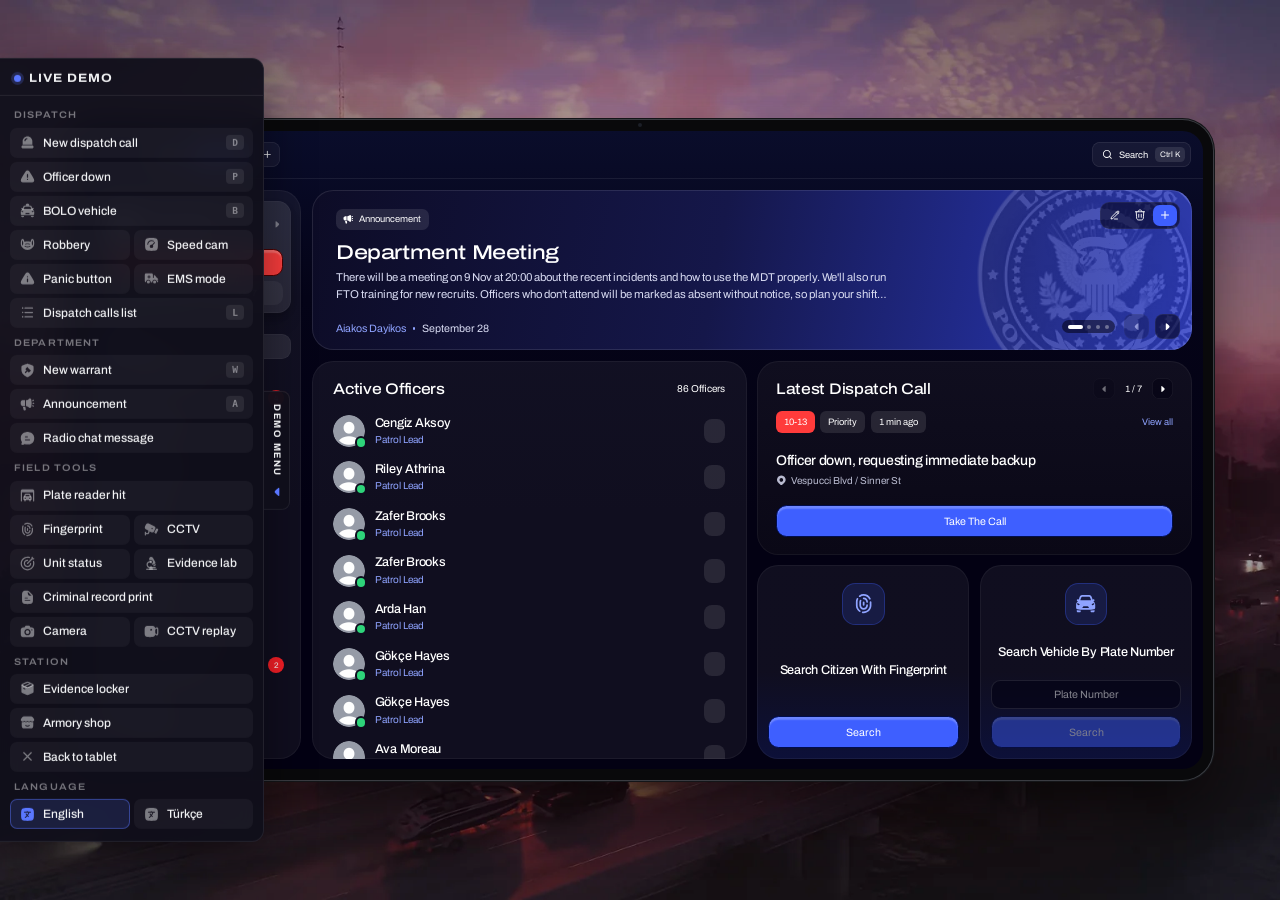
==== commit ae36f316: "Update demo: demo menu opens results, more triggers Triggers navigate to their page, in-game screens" ====
--- a/index.html
+++ b/index.html
@@ -4,7 +4,7 @@
 		<meta charset="UTF-8" />
 		<meta name="viewport" content="width=device-width, initial-scale=1.0" />
 		<title>Codem MDT</title>
-		<script type="module" crossorigin src="./assets/index-EqNl8rcW.js"></script>
+		<script type="module" crossorigin src="./assets/index-1vHvkqvg.js"></script>
 		<link rel="stylesheet" crossorigin href="./assets/index-CsJik4rB.css">
 	</head>
 	<body>
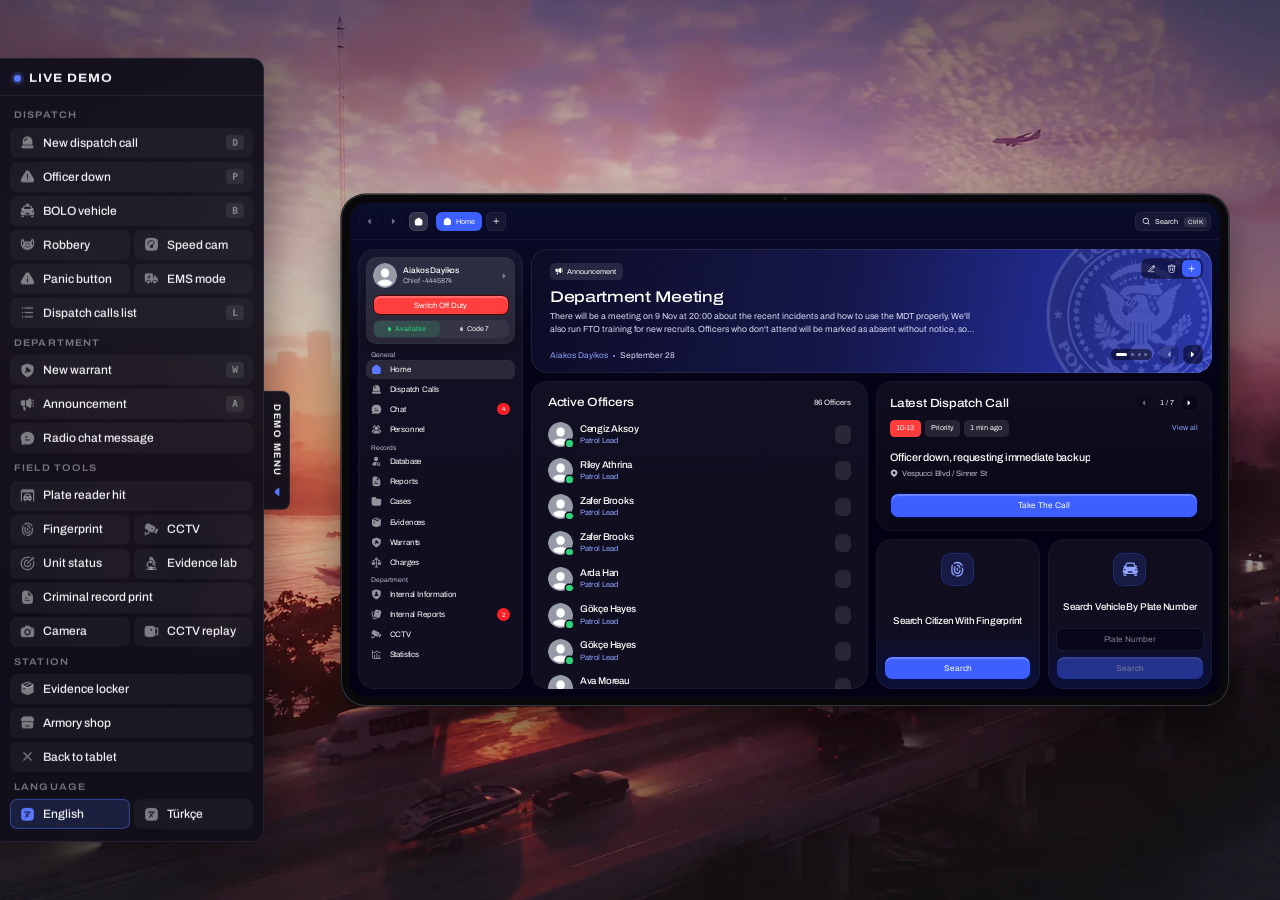
==== commit 42c74a30: "Demo menu no longer covers the tablet: the tablet moves right and shrinks while the menu is open" ====
--- a/index.html
+++ b/index.html
@@ -4,8 +4,8 @@
 		<meta charset="UTF-8" />
 		<meta name="viewport" content="width=device-width, initial-scale=1.0" />
 		<title>Codem MDT</title>
-		<script type="module" crossorigin src="./assets/index-1vHvkqvg.js"></script>
-		<link rel="stylesheet" crossorigin href="./assets/index-CsJik4rB.css">
+		<script type="module" crossorigin src="./assets/index-BVU7I3ca.js"></script>
+		<link rel="stylesheet" crossorigin href="./assets/index-BFg2VlG9.css">
 	</head>
 	<body>
 		<div id="root"></div>
--- a/assets/index-BFg2VlG9.css
+++ b/assets/index-BFg2VlG9.css
@@ -0,0 +1 @@
+@font-face{font-family:Archivo Variable;font-style:normal;font-display:swap;font-weight:100 900;font-stretch:62% 125%;src:url(./archivo-vietnamese-standard-normal-rJmnGBSt.woff2) format("woff2-variations");unicode-range:U+0102-0103,U+0110-0111,U+0128-0129,U+0168-0169,U+01A0-01A1,U+01AF-01B0,U+0300-0301,U+0303-0304,U+0308-0309,U+0323,U+0329,U+1EA0-1EF9,U+20AB}@font-face{font-family:Archivo Variable;font-style:normal;font-display:swap;font-weight:100 900;font-stretch:62% 125%;src:url(./archivo-latin-ext-standard-normal-7khWdh9v.woff2) format("woff2-variations");unicode-range:U+0100-02BA,U+02BD-02C5,U+02C7-02CC,U+02CE-02D7,U+02DD-02FF,U+0304,U+0308,U+0329,U+1D00-1DBF,U+1E00-1E9F,U+1EF2-1EFF,U+2020,U+20A0-20AB,U+20AD-20C0,U+2113,U+2C60-2C7F,U+A720-A7FF}@font-face{font-family:Archivo Variable;font-style:normal;font-display:swap;font-weight:100 900;font-stretch:62% 125%;src:url(./archivo-latin-standard-normal-DY7AcnAa.woff2) format("woff2-variations");unicode-range:U+0000-00FF,U+0131,U+0152-0153,U+02BB-02BC,U+02C6,U+02DA,U+02DC,U+0304,U+0308,U+0329,U+2000-206F,U+20AC,U+2122,U+2191,U+2193,U+2212,U+2215,U+FEFF,U+FFFD}@font-face{font-family:Geist Mono Variable;font-style:normal;font-display:swap;font-weight:100 900;src:url(./geist-mono-cyrillic-ext-wght-normal-X_5orZeX.woff2) format("woff2-variations");unicode-range:U+0460-052F,U+1C80-1C8A,U+20B4,U+2DE0-2DFF,U+A640-A69F,U+FE2E-FE2F}@font-face{font-family:Geist Mono Variable;font-style:normal;font-display:swap;font-weight:100 900;src:url(./geist-mono-cyrillic-wght-normal-DiZS0aHC.woff2) format("woff2-variations");unicode-range:U+0301,U+0400-045F,U+0490-0491,U+04B0-04B1,U+2116}@font-face{font-family:Geist Mono Variable;font-style:normal;font-display:swap;font-weight:100 900;src:url(./geist-mono-symbols2-wght-normal-CO5SzqOn.woff2) format("woff2-variations");unicode-range:U+2000-2001,U+2004-2008,U+200A,U+23B8-23BD,U+2500-259F}@font-face{font-family:Geist Mono Variable;font-style:normal;font-display:swap;font-weight:100 900;src:url(./geist-mono-vietnamese-wght-normal-DadHysG0.woff2) format("woff2-variations");unicode-range:U+0102-0103,U+0110-0111,U+0128-0129,U+0168-0169,U+01A0-01A1,U+01AF-01B0,U+0300-0301,U+0303-0304,U+0308-0309,U+0323,U+0329,U+1EA0-1EF9,U+20AB}@font-face{font-family:Geist Mono Variable;font-style:normal;font-display:swap;font-weight:100 900;src:url(./geist-mono-latin-ext-wght-normal-Bwz-egvJ.woff2) format("woff2-variations");unicode-range:U+0100-02BA,U+02BD-02C5,U+02C7-02CC,U+02CE-02D7,U+02DD-02FF,U+0304,U+0308,U+0329,U+1D00-1DBF,U+1E00-1E9F,U+1EF2-1EFF,U+2020,U+20A0-20AB,U+20AD-20C0,U+2113,U+2C60-2C7F,U+A720-A7FF}@font-face{font-family:Geist Mono Variable;font-style:normal;font-display:swap;font-weight:100 900;src:url(./geist-mono-latin-wght-normal-XN7g48iV.woff2) format("woff2-variations");unicode-range:U+0000-00FF,U+0131,U+0152-0153,U+02BB-02BC,U+02C6,U+02DA,U+02DC,U+0304,U+0308,U+0329,U+2000-206F,U+20AC,U+2122,U+2191,U+2193,U+2212,U+2215,U+FEFF,U+FFFD}:root{--u: min(calc(100vh / 1080), calc(100vw / 1920));--bg: #030113;--solid: #100f1b;--card: rgba(255, 255, 255, .05);--raise: rgba(255, 255, 255, .1);--fg: #ffffff;--dim: #b9bbd0;--s1: rgba(255, 255, 255, .05);--s2: rgba(255, 255, 255, .1);--s3: rgba(255, 255, 255, .16);--line: rgba(255, 255, 255, .05);--line2: rgba(255, 255, 255, .1);--ac: #3e5fff;--ac-rgb: 62, 95, 255;--ac-hover: #5a77ff;--ac-soft: #8fa3ff;--ac-edge: #000d4d;--p1: #ff3e3e;--p1-rgb: 255, 62, 62;--p1-edge: #4d0000;--p2: #ff883e;--p2-rgb: 255, 136, 62;--p3: #4cc2ff;--p3-rgb: 76, 194, 255;--green: #2ed47a;--green-rgb: 46, 212, 122;--r: calc(var(--u) * 20);--rs: calc(var(--u) * 12);--ease: cubic-bezier(.4, 0, .2, 1);--cine: cubic-bezier(.16, 1, .3, 1);--sans: "Archivo Variable", Inter, "Segoe UI", system-ui, sans-serif;--mono: "Geist Mono Variable", Consolas, monospace}*,*:before,*:after{box-sizing:border-box;margin:0;padding:0}html,body,#root{width:100%;height:100%;overflow:hidden;background:transparent}body{color:var(--fg);font-family:var(--sans);font-weight:400;user-select:none;-webkit-font-smoothing:antialiased}body.browser{background:#0b0d12 url(../dev-bg.webp) center / cover no-repeat}body.browser.embedded{background:transparent}html.embedded{--u: min(calc(100vh / 1040), calc(100vw / 1750))}html.demo.dm-open [class*=_stage_]{--dm-space: 290px;left:var(--dm-space);--u: min(calc(100vh / 1080), calc((100vw - var(--dm-space)) / 1920))}html.demo.embedded.dm-open [class*=_stage_]{--u: min(calc(100vh / 1040), calc((100vw - var(--dm-space)) / 1750))}html.demo [class*=_group_] p{margin:calc(var(--u) * 9) 0 calc(var(--u) * 3)}html.demo [class*=_group_] button{height:calc(var(--u) * 37)}html.demo [class*=_group_] button+button{margin-top:calc(var(--u) * 2)}b,strong,h1,h2,h3{font-weight:500}h1,h2,h3,h4{font-stretch:112%}button{font:inherit;color:inherit;background:none;border:0;cursor:pointer;text-align:inherit}input,textarea{font:inherit;color:inherit;user-select:text}svg{display:block}@keyframes rise{0%{opacity:0;transform:translateY(calc(var(--u) * 10))}}._overlay_pryrc_1{position:absolute;inset:0;z-index:50;display:grid;place-items:center;background:#000c;animation:_fade_pryrc_1 .25s var(--ease)}._overlayFixed_pryrc_21{position:fixed;z-index:500;background:#0009}._dialog_pryrc_33{max-height:85%;display:flex;flex-direction:column;border-radius:var(--r);background:var(--solid);box-shadow:inset 0 0 0 calc(var(--u) * 1.5) var(--line),0 calc(var(--u) * 30) calc(var(--u) * 60) #00000073;animation:_rise_pryrc_1 .35s var(--cine)}._header_pryrc_57{display:flex;align-items:center;gap:calc(var(--u) * 12);padding:calc(var(--u) * 18) calc(var(--u) * 18) calc(var(--u) * 16) calc(var(--u) * 20);flex:none;box-shadow:inset 0 calc(var(--u) * -1) 0 var(--line)}._headIc_pryrc_75{width:calc(var(--u) * 34);height:calc(var(--u) * 34);display:grid;place-items:center;flex:none;border-radius:calc(var(--u) * 10);background:var(--s2);font-size:calc(var(--u) * 17)}._title_pryrc_97{flex:1;min-width:0;font-size:calc(var(--u) * 19);white-space:nowrap;overflow:hidden;text-overflow:ellipsis}._close_pryrc_115{width:calc(var(--u) * 32);height:calc(var(--u) * 32);display:grid;place-items:center;flex:none;border-radius:calc(var(--u) * 9);background:var(--s1);font-size:calc(var(--u) * 14);transition:background .14s var(--ease)}._close_pryrc_115:hover{background:var(--s3)}._body_pryrc_147{display:flex;flex-direction:column;gap:calc(var(--u) * 16);padding:calc(var(--u) * 20);overflow-y:auto;scrollbar-width:none}._footer_pryrc_165{display:flex;align-items:center;gap:calc(var(--u) * 10);padding:calc(var(--u) * 16) calc(var(--u) * 20);flex:none;box-shadow:inset 0 calc(var(--u) * 1) 0 var(--line)}._field_pryrc_183{display:flex;flex-direction:column;gap:calc(var(--u) * 8)}._label_pryrc_195{font-size:calc(var(--u) * 13)}._input_pryrc_203{height:calc(var(--u) * 42);padding:0 calc(var(--u) * 14);border:0;outline:0;border-radius:var(--rs);background:var(--s1);box-shadow:inset 0 0 0 calc(var(--u) * 1) var(--line);font-size:calc(var(--u) * 14);transition:box-shadow .14s var(--ease)}._input_pryrc_203:focus{box-shadow:inset 0 0 0 calc(var(--u) * 1) var(--ac)}._input_pryrc_203::placeholder{color:#ffffff80}._textarea_pryrc_243{height:calc(var(--u) * 180);padding:calc(var(--u) * 12) calc(var(--u) * 14);resize:none;line-height:1.55;scrollbar-width:thin}@keyframes _fade_pryrc_1{0%{opacity:0}}._body_pryrc_147::-webkit-scrollbar{display:none}._root_68ecz_1{position:fixed;inset:0;z-index:200;display:grid;place-items:center;background:#050416f0;color:#fff;animation:_fade_68ecz_1 .25s var(--ease)}._frame_68ecz_23{width:calc(var(--u) * 1804);height:calc(var(--u) * 980);display:flex;flex-direction:column;gap:calc(var(--u) * 24)}._head_68ecz_39{height:calc(var(--u) * 68);flex:none;display:flex;align-items:center;gap:calc(var(--u) * 16)}._headIc_68ecz_55{width:calc(var(--u) * 64);height:calc(var(--u) * 64);display:grid;place-items:center;border-radius:calc(var(--u) * 18);background:var(--ac);font-size:calc(var(--u) * 28)}._headText_68ecz_75{flex:1;min-width:0;display:flex;flex-direction:column;gap:calc(var(--u) * 10)}._headText_68ecz_75 b{font-size:calc(var(--u) * 26);font-weight:500;letter-spacing:-.02em;line-height:1}._headText_68ecz_75 p{display:flex;flex-wrap:wrap;gap:calc(var(--u) * 6)}._headText_68ecz_75 span{height:calc(var(--u) * 26);display:inline-flex;align-items:center;gap:calc(var(--u) * 6);padding:0 calc(var(--u) * 10) 0 calc(var(--u) * 8);border-radius:calc(var(--u) * 8);background:var(--s1);box-shadow:inset 0 0 0 calc(var(--u) * 1) var(--line2);font-size:calc(var(--u) * 13.5);white-space:nowrap}._headText_68ecz_75 span svg{color:var(--ac-soft);font-size:calc(var(--u) * 14)}._esc_68ecz_153{display:flex;align-items:center;gap:calc(var(--u) * 10);font-size:calc(var(--u) * 15)}._esc_68ecz_153 kbd,._hint_68ecz_169 kbd{height:calc(var(--u) * 26);display:inline-grid;place-items:center;padding:0 calc(var(--u) * 8);border-radius:calc(var(--u) * 7);background:var(--s2);box-shadow:inset 0 calc(var(--u) * -2) 0 #00000059;font-family:var(--mono);font-size:calc(var(--u) * 12);font-weight:500;white-space:nowrap}._closeBtn_68ecz_197{width:calc(var(--u) * 44);height:calc(var(--u) * 44);display:grid;place-items:center;border-radius:calc(var(--u) * 13);background:var(--s1);box-shadow:inset 0 0 0 calc(var(--u) * 1.5) var(--line2);color:#fff;font-size:calc(var(--u) * 17);transition:background .14s var(--ease)}._closeBtn_68ecz_197:hover{background:#f33333}._main_68ecz_231{flex:1;min-height:0;display:flex;gap:calc(var(--u) * 20)}._panel_68ecz_245{flex:1;min-width:0;display:flex;flex-direction:column;overflow:hidden;border-radius:calc(var(--u) * 24);background:#ffffff08;box-shadow:inset 0 0 0 calc(var(--u) * 1.5) var(--line2);transition:box-shadow .15s var(--ease)}._panelDrop_68ecz_269{box-shadow:inset 0 0 0 calc(var(--u) * 1.5) rgba(var(--ac-rgb),.6)}._panelHead_68ecz_277{height:calc(var(--u) * 76);flex:none;display:flex;align-items:center;gap:calc(var(--u) * 12);padding:0 calc(var(--u) * 16);box-shadow:inset 0 calc(var(--u) * -1) 0 var(--line2)}._panelIc_68ecz_297{width:calc(var(--u) * 42);height:calc(var(--u) * 42);flex:none;display:grid;place-items:center;border-radius:calc(var(--u) * 12);background:rgba(var(--ac-rgb),.2);color:var(--ac-soft);font-size:calc(var(--u) * 19)}._panelTitle_68ecz_321{min-width:0;display:flex;flex-direction:column;gap:calc(var(--u) * 8)}._panelTitle_68ecz_321 h3{font-size:calc(var(--u) * 18);font-weight:500;line-height:1;white-space:nowrap}._panelTitle_68ecz_321 p{display:flex;align-items:center;gap:calc(var(--u) * 9)}._panelTitle_68ecz_321 i{width:calc(var(--u) * 110);height:calc(var(--u) * 5);overflow:hidden;border-radius:calc(var(--u) * 3);background:var(--s2)}._panelTitle_68ecz_321 i b{display:block;height:100%;border-radius:inherit;background:var(--ac);transition:width .25s var(--ease)}._panelTitle_68ecz_321 em{font-family:var(--mono);font-size:calc(var(--u) * 12);font-style:normal;line-height:1}._search_68ecz_407{width:calc(var(--u) * 280);height:calc(var(--u) * 44);margin-left:auto;display:flex;align-items:center;gap:calc(var(--u) * 10);padding:0 calc(var(--u) * 14);border-radius:var(--rs);background:var(--s1);box-shadow:inset 0 0 0 calc(var(--u) * 1.5) var(--line);font-size:calc(var(--u) * 16);cursor:text;transition:box-shadow .14s var(--ease)}._search_68ecz_407:focus-within{box-shadow:inset 0 0 0 calc(var(--u) * 1.5) var(--ac)}._search_68ecz_407 input{flex:1;min-width:0;border:0;outline:0;background:none;color:#fff;font:inherit;font-size:calc(var(--u) * 15)}._search_68ecz_407 input::placeholder,._stepper_68ecz_471 input::placeholder{color:#ffffff80}._grid_68ecz_479{flex:1;min-height:0;display:grid;grid-template-columns:repeat(5,minmax(0,1fr));grid-auto-rows:calc(var(--u) * 146);align-content:start;gap:calc(var(--u) * 8);padding:calc(var(--u) * 14);overflow-y:auto;scrollbar-width:none}._cell_68ecz_505{position:relative;display:flex;flex-direction:column;justify-content:space-between;overflow:hidden;border-radius:calc(var(--u) * 14);background:#ffffff06;box-shadow:inset 0 0 0 calc(var(--u) * 1) var(--line);transition:opacity .15s var(--ease),background .15s var(--ease),box-shadow .15s var(--ease)}._cellFull_68ecz_535{background:#ffffff0e;box-shadow:inset 0 0 0 calc(var(--u) * 1) var(--line2);cursor:grab}._cellFull_68ecz_535:hover{background:#ffffff17}._cellDim_68ecz_555{opacity:.22}._cellFaded_68ecz_563{opacity:.4}._cellOn_68ecz_571,._cellOn_68ecz_571:hover{background:rgba(var(--ac-rgb),.16);box-shadow:inset 0 0 0 calc(var(--u) * 1.5) var(--ac)}._cellOver_68ecz_583,._cellOver_68ecz_583:hover{background:rgba(var(--ac-rgb),.24);box-shadow:inset 0 0 0 calc(var(--u) * 2) var(--ac)}._chip_68ecz_595{position:relative;z-index:1;align-self:flex-start;margin:calc(var(--u) * 9);padding:calc(var(--u) * 5) calc(var(--u) * 7);border-radius:calc(var(--u) * 7);background:#00000059;font-family:var(--mono);font-size:calc(var(--u) * 12.5);line-height:1;pointer-events:none}._owner_68ecz_623{position:absolute;top:calc(var(--u) * 9);right:calc(var(--u) * 9);z-index:1;min-width:calc(var(--u) * 24);height:calc(var(--u) * 22);display:flex;align-items:center;justify-content:center;padding:0 calc(var(--u) * 5);border-radius:calc(var(--u) * 7);background:var(--s3);font-size:calc(var(--u) * 11);font-weight:500;pointer-events:none}._pic_68ecz_659{position:absolute;inset:calc(var(--u) * 30) calc(var(--u) * 24) calc(var(--u) * 36);display:grid;place-items:center;font-size:calc(var(--u) * 34);pointer-events:none}._pic_68ecz_659 img{width:100%;height:100%;object-fit:contain}._label_68ecz_689{position:relative;z-index:1;display:block;padding:0 calc(var(--u) * 10) calc(var(--u) * 11);overflow:hidden;font-size:calc(var(--u) * 13.5);line-height:1.2;text-align:center;text-overflow:ellipsis;white-space:nowrap;pointer-events:none}._slotNo_68ecz_717{position:absolute;top:calc(var(--u) * 10);left:calc(var(--u) * 12);opacity:.3;font-family:var(--mono);font-size:calc(var(--u) * 12);font-style:normal;pointer-events:none}._ghost_68ecz_739{position:fixed;z-index:9999;width:calc(var(--u) * 132);height:calc(var(--u) * 146);background:#16143a;box-shadow:inset 0 0 0 calc(var(--u) * 2) var(--ac),0 calc(var(--u) * 18) calc(var(--u) * 40) #00000080;opacity:.94;transform:translate(-50%,-50%) rotate(-3deg);pointer-events:none;cursor:grabbing}._middle_68ecz_769{width:calc(var(--u) * 330);flex:none;display:flex;flex-direction:column;gap:calc(var(--u) * 12)}._box_68ecz_785{display:flex;flex-direction:column;gap:calc(var(--u) * 12);padding:calc(var(--u) * 16);border-radius:calc(var(--u) * 20);background:#ffffff08;box-shadow:inset 0 0 0 calc(var(--u) * 1.5) var(--line2)}._amount_68ecz_805{display:flex;flex-direction:column;gap:calc(var(--u) * 9);font-size:calc(var(--u) * 14);font-weight:500}._stepper_68ecz_471{height:calc(var(--u) * 48);display:flex;gap:calc(var(--u) * 6)}._stepper_68ecz_471 button{width:calc(var(--u) * 48);flex:none;display:grid;place-items:center;border-radius:var(--rs);background:var(--s1);box-shadow:inset 0 0 0 calc(var(--u) * 1.5) var(--line2);color:#fff;font-size:calc(var(--u) * 16);transition:background .14s var(--ease)}._stepper_68ecz_471 button:hover:not(:disabled){background:var(--s2)}._stepper_68ecz_471 button:disabled{opacity:.4}._stepper_68ecz_471 input{flex:1;min-width:0;border:0;outline:0;border-radius:var(--rs);background:var(--s1);box-shadow:inset 0 0 0 calc(var(--u) * 1.5) var(--line2);color:#fff;font-family:var(--mono);font-size:calc(var(--u) * 17);text-align:center;transition:box-shadow .14s var(--ease)}._stepper_68ecz_471 input:focus{box-shadow:inset 0 0 0 calc(var(--u) * 1.5) var(--ac)}._hint_68ecz_169{display:flex;flex-wrap:wrap;align-items:center;gap:calc(var(--u) * 6);font-size:calc(var(--u) * 13);line-height:1.35}._hint_68ecz_169>svg{flex:none;color:var(--ac-soft);font-size:calc(var(--u) * 16)}._softBtn_68ecz_943{height:calc(var(--u) * 46);display:flex;align-items:center;justify-content:center;gap:calc(var(--u) * 9);border-radius:var(--rs);background:rgba(var(--ac-rgb),.2);box-shadow:inset 0 0 0 calc(var(--u) * 1.5) rgba(var(--ac-rgb),.45);color:#fff;font-size:calc(var(--u) * 15);font-weight:500;transition:background .14s var(--ease)}._softBtn_68ecz_943:hover{background:rgba(var(--ac-rgb),.35)}._softBtn_68ecz_943 svg{color:var(--ac-soft);font-size:calc(var(--u) * 17)}._sideTitle_68ecz_991{display:flex;align-items:center;gap:calc(var(--u) * 8);font-size:calc(var(--u) * 15);font-weight:500}._sideTitle_68ecz_991>svg{color:var(--ac-soft);font-size:calc(var(--u) * 16)}._sideTitle_68ecz_991 em{height:calc(var(--u) * 22);display:grid;place-items:center;margin-left:auto;padding:0 calc(var(--u) * 7);border-radius:calc(var(--u) * 7);background:var(--s2);font-family:var(--mono);font-size:calc(var(--u) * 12);font-style:normal}._owner_68ecz_623 svg{margin-right:calc(var(--u) * 3);font-size:calc(var(--u) * 11)}._buyBody_68ecz_1053{flex:1;min-height:0;display:flex;flex-direction:column;gap:calc(var(--u) * 16);animation:_fade_68ecz_1 .15s var(--ease)}._buyHero_68ecz_1071{display:flex;flex-direction:column;align-items:center;gap:calc(var(--u) * 6);padding-bottom:calc(var(--u) * 16);box-shadow:inset 0 calc(var(--u) * -1) 0 var(--line2);text-align:center}._buyHero_68ecz_1071>span{width:calc(var(--u) * 200);height:calc(var(--u) * 200);display:grid;place-items:center;margin-bottom:calc(var(--u) * 8);padding:calc(var(--u) * 20);border-radius:calc(var(--u) * 20);background:var(--s1);box-shadow:inset 0 0 0 calc(var(--u) * 1) var(--line);font-size:calc(var(--u) * 44)}._buyHero_68ecz_1071 img{width:100%;height:100%;object-fit:contain}._buyHero_68ecz_1071 b{max-width:100%;overflow:hidden;font-size:calc(var(--u) * 20);font-weight:500;text-overflow:ellipsis;white-space:nowrap}._buyHero_68ecz_1071 em{font-family:var(--mono);font-size:calc(var(--u) * 12);font-style:normal}._buyFoot_68ecz_1159{margin-top:auto;display:flex;flex-direction:column;gap:calc(var(--u) * 12)}._total_68ecz_1173{display:flex;align-items:baseline;justify-content:space-between;padding-top:calc(var(--u) * 12);box-shadow:inset 0 calc(var(--u) * 1) 0 var(--line2);font-size:calc(var(--u) * 14)}._total_68ecz_1173 b{font-family:var(--mono);font-size:calc(var(--u) * 26);font-weight:500;letter-spacing:-.02em}._buyFoot_68ecz_1159 ._primaryBtn_68ecz_1205{flex:none}._btnDone_68ecz_1213,._btnDone_68ecz_1213:hover{background:#2ebf74}._suspects_68ecz_1223{max-height:calc(var(--u) * 222);display:flex;flex-direction:column;gap:calc(var(--u) * 6);overflow-y:auto;scrollbar-width:none}._suspects_68ecz_1223 button{width:100%;height:calc(var(--u) * 48);flex:none;display:flex;align-items:center;gap:calc(var(--u) * 10);padding:0 calc(var(--u) * 12) 0 calc(var(--u) * 7);border-radius:var(--rs);background:var(--s1);box-shadow:inset 0 0 0 calc(var(--u) * 1.5) var(--line);color:#fff;font-size:calc(var(--u) * 15);text-align:left;transition:background .14s var(--ease),box-shadow .14s var(--ease)}._suspects_68ecz_1223 button:hover{background:var(--s2)}._suspects_68ecz_1223 button b{width:calc(var(--u) * 34);height:calc(var(--u) * 34);flex:none;display:grid;place-items:center;border-radius:calc(var(--u) * 10);background:var(--s3);font-size:calc(var(--u) * 12.5);font-weight:500}._suspects_68ecz_1223 button span{flex:1;min-width:0;overflow:hidden;text-overflow:ellipsis;white-space:nowrap}._suspects_68ecz_1223 button i{width:calc(var(--u) * 16);height:calc(var(--u) * 16);flex:none;border-radius:50%;box-shadow:inset 0 0 0 calc(var(--u) * 1.5) #ffffff4d;transition:box-shadow .14s var(--ease)}._suspects_68ecz_1223 ._suspectOn_68ecz_1345,._suspects_68ecz_1223 ._suspectOn_68ecz_1345:hover{background:rgba(var(--ac-rgb),.2);box-shadow:inset 0 0 0 calc(var(--u) * 1.5) var(--ac)}._suspects_68ecz_1223 ._suspectOn_68ecz_1345 i{box-shadow:inset 0 0 0 calc(var(--u) * 5) var(--ac)}._none_68ecz_1365{padding:calc(var(--u) * 14) 0;font-size:calc(var(--u) * 14);text-align:center}._note_68ecz_1377{padding:calc(var(--u) * 10) calc(var(--u) * 12);border-radius:var(--rs);background:rgba(var(--ac-rgb),.12);font-size:calc(var(--u) * 13);line-height:1.4}._detail_68ecz_1393{flex:1;min-height:0}._detailBody_68ecz_1403{min-height:0;display:flex;flex-direction:column;gap:calc(var(--u) * 14);overflow-y:auto;scrollbar-width:none;animation:_fade_68ecz_1 .15s var(--ease)}._detailEmpty_68ecz_1423{flex:1;display:flex;flex-direction:column;align-items:center;justify-content:center;gap:calc(var(--u) * 10);font-size:calc(var(--u) * 14);text-align:center}._detailEmpty_68ecz_1423 svg{color:var(--ac-soft);font-size:calc(var(--u) * 26)}._detailHero_68ecz_1455{display:flex;align-items:center;gap:calc(var(--u) * 12);padding-bottom:calc(var(--u) * 14);box-shadow:inset 0 calc(var(--u) * -1) 0 var(--line2)}._detailHero_68ecz_1455>span{width:calc(var(--u) * 60);height:calc(var(--u) * 60);flex:none;display:grid;place-items:center;padding:calc(var(--u) * 8);border-radius:calc(var(--u) * 14);background:var(--s1);font-size:calc(var(--u) * 26)}._detailHero_68ecz_1455 img{width:100%;height:100%;object-fit:contain}._detailHero_68ecz_1455 p{min-width:0;display:flex;flex-direction:column;gap:calc(var(--u) * 7)}._detailHero_68ecz_1455 b{overflow:hidden;font-size:calc(var(--u) * 17);font-weight:500;text-overflow:ellipsis;white-space:nowrap}._detailHero_68ecz_1455 em{font-family:var(--mono);font-size:calc(var(--u) * 12.5);font-style:normal}._facts_68ecz_1549{display:flex;flex-direction:column;gap:calc(var(--u) * 11)}._facts_68ecz_1549>div{display:flex;align-items:center;justify-content:space-between;gap:calc(var(--u) * 12);font-size:calc(var(--u) * 13.5)}._facts_68ecz_1549 dt{display:flex;align-items:center;gap:calc(var(--u) * 7);white-space:nowrap}._facts_68ecz_1549 dt svg{color:var(--ac-soft);font-size:calc(var(--u) * 14)}._facts_68ecz_1549 dd{min-width:0;display:flex;align-items:center;gap:calc(var(--u) * 6);font-weight:500;text-align:right}._facts_68ecz_1549 dd span{overflow:hidden;text-overflow:ellipsis;white-space:nowrap}._facts_68ecz_1549 dd button{width:calc(var(--u) * 24);height:calc(var(--u) * 24);flex:none;display:grid;place-items:center;border-radius:calc(var(--u) * 7);background:var(--s2);color:#fff;font-size:calc(var(--u) * 13)}._toneAc_68ecz_1655{color:var(--ac-soft)}._toneRed_68ecz_1663{color:#ff6b6b}._warn_68ecz_1671{position:fixed;top:calc(var(--u) * 28);left:50%;z-index:600;transform:translate(-50%);display:flex;align-items:center;gap:calc(var(--u) * 10);padding:calc(var(--u) * 11) calc(var(--u) * 18);border-radius:calc(var(--u) * 12);background:#3c0c12f5;box-shadow:inset 0 0 0 calc(var(--u) * 1.5) #ff505066;color:#fff;font-size:calc(var(--u) * 15);animation:_fade_68ecz_1 .2s var(--ease)}._warn_68ecz_1671 svg{color:#ff8a8a;font-size:calc(var(--u) * 17)}._dialogText_68ecz_1717{font-size:calc(var(--u) * 15);line-height:1.55}._ghostBtn_68ecz_1727,._primaryBtn_68ecz_1205{height:calc(var(--u) * 44);flex:1;display:flex;align-items:center;justify-content:center;gap:calc(var(--u) * 8);padding:0 calc(var(--u) * 16);border-radius:var(--rs);color:#fff;font-size:calc(var(--u) * 15);font-weight:500;transition:background .14s var(--ease),opacity .14s var(--ease)}._ghostBtn_68ecz_1727{background:var(--s1);box-shadow:inset 0 0 0 calc(var(--u) * 1.5) var(--line2)}._ghostBtn_68ecz_1727:hover{background:var(--s2)}._primaryBtn_68ecz_1205{background:var(--ac)}._primaryBtn_68ecz_1205:hover{background:var(--ac-hover)}._primaryBtn_68ecz_1205:disabled{opacity:.45;pointer-events:none}._primaryBtn_68ecz_1205 svg{font-size:calc(var(--u) * 17)}._wide_68ecz_1815{width:100%}._tabs_68ecz_1823{display:grid;grid-template-columns:1fr 1fr;gap:calc(var(--u) * 6);padding:calc(var(--u) * 5);border-radius:var(--rs);background:var(--s1)}._tabs_68ecz_1823 button{height:calc(var(--u) * 40);display:flex;align-items:center;justify-content:center;gap:calc(var(--u) * 8);border-radius:calc(var(--u) * 9);color:#fff;font-size:calc(var(--u) * 15);transition:background .14s var(--ease)}._tabs_68ecz_1823 button:hover{background:var(--s1)}._tabs_68ecz_1823 ._tabOn_68ecz_1873,._tabs_68ecz_1823 ._tabOn_68ecz_1873:hover{background:var(--ac)}@keyframes _fade_68ecz_1{0%{opacity:0}}._grid_68ecz_479::-webkit-scrollbar,._suspects_68ecz_1223::-webkit-scrollbar,._detailBody_68ecz_1403::-webkit-scrollbar{display:none}._root_tvd0v_1{position:fixed;inset:0;z-index:100;overflow:hidden;color:#fff;pointer-events:none;text-shadow:0 calc(var(--u) * 1) calc(var(--u) * 3) rgba(0,0,0,.55)}._root_tvd0v_1 p,._root_tvd0v_1 em,._root_tvd0v_1 b{font-weight:500;line-height:1;letter-spacing:-.04em;white-space:nowrap}._root_tvd0v_1 em{font-style:normal}._darken_tvd0v_47{position:absolute;inset:0}._corner_tvd0v_57{position:absolute;width:calc(var(--u) * 321);min-height:calc(var(--u) * 80);display:flex;flex-direction:column;justify-content:center;gap:calc(var(--u) * 16);border:0 solid #fff}._corner_tvd0v_57 p{font-size:calc(var(--u) * 24)}._corner_tvd0v_57 em{font-size:calc(var(--u) * 20)}._corner_tvd0v_57>div{display:flex;flex-direction:column;gap:calc(var(--u) * 16)}._tl_tvd0v_107,._bl_tvd0v_109{left:calc(var(--u) * 40);padding-left:calc(var(--u) * 32);border-left-width:calc(var(--u) * 4)}._tr_tvd0v_121,._br_tvd0v_123{right:calc(var(--u) * 40);align-items:flex-end;padding-right:calc(var(--u) * 32);border-right-width:calc(var(--u) * 4)}._tl_tvd0v_107,._tr_tvd0v_121{top:calc(var(--u) * 40);border-top-width:calc(var(--u) * 4)}._bl_tvd0v_109,._br_tvd0v_123{bottom:calc(var(--u) * 40);border-bottom-width:calc(var(--u) * 4)}._bl_tvd0v_109{gap:calc(var(--u) * 20);padding-block:calc(var(--u) * 16)}._location_tvd0v_171{position:absolute;top:calc(var(--u) * 48);left:50%;transform:translate(-50%);font-size:calc(var(--u) * 32)}._vision_tvd0v_187{position:absolute;top:calc(var(--u) * 113);left:50%;transform:translate(-50%);padding:calc(var(--u) * 8) calc(var(--u) * 20);border:calc(var(--u) * 1) solid;border-radius:calc(var(--u) * 4);font-size:calc(var(--u) * 20);text-shadow:none}._night_tvd0v_211{border-color:#7cff2b8c;background:#7cff2b2e;color:#7cff2b}._thermal_tvd0v_223{border-color:#ff8a2b99;background:#ff8a2b38;color:#ff8a2b}._cross_tvd0v_235{position:absolute;top:50%;left:50%;transform:translate(-50%,-50%)}._cross_tvd0v_235>i{position:absolute;background:#ffffff80}._lineTop_tvd0v_259,._lineBottom_tvd0v_261{left:50%;width:calc(var(--u) * 2);height:calc(var(--u) * 296);transform:translate(-50%)}._lineTop_tvd0v_259{bottom:calc(50% + var(--u) * 60)}._lineBottom_tvd0v_261{top:calc(50% + var(--u) * 60)}._lineLeft_tvd0v_291,._lineRight_tvd0v_293{top:50%;width:calc(var(--u) * 296);height:calc(var(--u) * 2);transform:translateY(-50%)}._lineRight_tvd0v_293{left:calc(50% + var(--u) * 60)}._lineLeft_tvd0v_291{right:calc(50% + var(--u) * 60)}._cross_tvd0v_235>span{width:calc(var(--u) * 120);height:calc(var(--u) * 120);display:grid;place-items:center;border:calc(var(--u) * 8) solid rgba(255,255,255,.4);border-radius:50%}._cross_tvd0v_235 b{width:calc(var(--u) * 19);height:calc(var(--u) * 19);background:#fff;transform:rotate(45deg)}._data_tvd0v_355{position:absolute;top:calc(var(--u) * 363);width:calc(var(--u) * 321);display:flex;flex-direction:column;gap:calc(var(--u) * 25);border:0 solid #fff}._dataLeft_tvd0v_375{left:calc(var(--u) * 40);padding-left:calc(var(--u) * 32);border-left-width:calc(var(--u) * 4)}._dataRight_tvd0v_387{right:calc(var(--u) * 40);align-items:flex-end;padding-right:calc(var(--u) * 32);border-right-width:calc(var(--u) * 4)}._banner_tvd0v_401{align-self:stretch;padding:calc(var(--u) * 10) calc(var(--u) * 22);background:#fff6;font-size:calc(var(--u) * 24);text-align:center}._dataRight_tvd0v_387 ._banner_tvd0v_401{align-self:flex-end}._bannerRed_tvd0v_425{background:#ff2b2b66}._facts_tvd0v_433{display:flex;flex-direction:column;gap:calc(var(--u) * 32)}._dataRight_tvd0v_387 ._facts_tvd0v_433{align-items:flex-end}._facts_tvd0v_433 p{font-size:calc(var(--u) * 24)}._red_tvd0v_461{color:#ff2b2b}._green_tvd0v_469{color:#7cff2b}._keys_tvd0v_477{position:absolute;bottom:calc(var(--u) * 82);left:50%;transform:translate(-50%);display:flex;align-items:center;gap:calc(var(--u) * 60)}._keys_tvd0v_477 p{font-size:calc(var(--u) * 24)}._keys_tvd0v_477 b{font-size:calc(var(--u) * 32)}._keyNight_tvd0v_513{color:#7cff2b}._keyThermal_tvd0v_521{color:#ff8a2b}._playback_tvd0v_529{position:absolute;inset:auto 0 0;display:flex;flex-direction:column;align-items:center;padding-bottom:calc(var(--u) * 40)}._pbHead_tvd0v_547{display:flex;align-items:center;gap:calc(var(--u) * 12);margin-bottom:calc(var(--u) * 16)}._pbHead_tvd0v_547>p{font-size:calc(var(--u) * 24)}._event_tvd0v_569,._paused_tvd0v_571{height:calc(var(--u) * 28);display:inline-flex;align-items:center;gap:calc(var(--u) * 7);padding:0 calc(var(--u) * 10);border-radius:calc(var(--u) * 6);background:#00000073;font-size:calc(var(--u) * 14);font-weight:500;text-shadow:none}._event_tvd0v_569{border:calc(var(--u) * 1) solid}._event_tvd0v_569 i{width:calc(var(--u) * 7);height:calc(var(--u) * 7);border-radius:50%}._paused_tvd0v_571{background:#ffffff26}._bar_tvd0v_625{position:relative;width:calc(var(--u) * 600);height:calc(var(--u) * 6);overflow:hidden;margin-bottom:calc(var(--u) * 12);border-radius:calc(var(--u) * 3);background:#fff3}._bar_tvd0v_625 i{position:absolute;inset:0 auto 0 0;border-radius:inherit;background:var(--ac);transition:width .2s linear}._time_tvd0v_661{margin-bottom:calc(var(--u) * 16);font-size:calc(var(--u) * 16);font-variant-numeric:tabular-nums}._pbKeys_tvd0v_673{display:flex;align-items:center;gap:calc(var(--u) * 20)}._pbKeys_tvd0v_673>p{font-size:calc(var(--u) * 16)}._speeds_tvd0v_693{display:flex;gap:calc(var(--u) * 6)}._speeds_tvd0v_693 span{height:calc(var(--u) * 32);display:inline-flex;align-items:center;padding:0 calc(var(--u) * 9);border:calc(var(--u) * 1) solid transparent;border-radius:calc(var(--u) * 6);background:#0006;font-size:calc(var(--u) * 13);font-weight:500;text-shadow:none}._speeds_tvd0v_693 ._speedOn_tvd0v_729{border-color:rgba(var(--ac-rgb),.6);background:rgba(var(--ac-rgb),.35)}._root_et303_1{position:fixed;inset:0;display:flex;align-items:center;justify-content:center;z-index:90;animation:_radialIn_et303_1 .25s ease-in-out}@keyframes _radialIn_et303_1{0%{opacity:0;transform:scale(.94)}}._wheel_et303_35{position:relative;height:35vh;aspect-ratio:1;border-radius:50%}._unit_et303_49{position:absolute;top:calc(50% - 22vh);left:50%;transform:translate(-50%);padding:calc(var(--u) * 4) calc(var(--u) * 10);border-radius:calc(var(--u) * 7);background:#00000080;box-shadow:inset 0 0 0 calc(var(--u) * 1) #ffffff1a;font-family:var(--mono);font-size:calc(var(--u) * 11);white-space:nowrap}._ring_et303_77{position:absolute;inset:0;border-radius:50%;pointer-events:none}._svg_et303_91{position:absolute;inset:0;width:100%;height:100%;overflow:visible}._slice_et303_107{cursor:pointer}._leaf_et303_115{transition:fill-opacity .3s ease-out}._label_et303_123{height:100%;display:flex;flex-direction:column;align-items:center;justify-content:center;gap:3.5px;color:#fff;text-align:center;transition:opacity .5s cubic-bezier(.25,.46,.45,.94)}._label_et303_123 b{font-size:9px;font-weight:500;line-height:1.2}._icon_et303_159{display:flex;font-size:18px;transition:color .3s ease-out}._current_et303_171{width:11px;height:2px;border-radius:2px;transition:background .3s ease-out}._hub_et303_185{position:absolute;top:50%;left:50%;width:11.2vh;height:11.2vh;transform:translate(-50%,-50%);border-radius:50%;pointer-events:none}._center_et303_207{position:absolute;top:50%;left:50%;width:11.2vh;height:11.2vh;display:flex;align-items:center;justify-content:center;border-radius:50%;background:#00000080;box-shadow:inset 0 0 0 1px #ffffff1a;transition:transform .5s cubic-bezier(.25,.46,.45,.94),background .3s ease-out}._center_et303_207:hover{background:#28282899}._arrow_et303_249{height:80%;margin-top:.7vh}._backdrop_1puvp_1{position:fixed;inset:0;z-index:320;display:grid;place-items:center}._group_1puvp_17{position:relative;width:calc(var(--u) * 901);height:calc(var(--u) * 960);animation:_rise_1puvp_1 .3s var(--ease)}._sheet_1puvp_31{position:absolute;left:calc(var(--u) * 45);top:0;width:calc(var(--u) * 800);height:calc(var(--u) * 960);overflow:hidden;border-radius:calc(var(--u) * 16);color:#000}._sheet_1puvp_31 p,._sheet_1puvp_31 h2,._sheet_1puvp_31 span,._sheet_1puvp_31 b,._sheet_1puvp_31 em,._sheet_1puvp_31 strong{letter-spacing:-.03em;line-height:1.19}._paper_1puvp_73{position:absolute;inset:0;width:100%;height:100%;object-fit:cover}._watermark_1puvp_89{position:absolute;left:calc(var(--u) * 118);top:calc(var(--u) * 198);width:calc(var(--u) * 564);height:calc(var(--u) * 564);border-radius:50%;object-fit:cover;opacity:.1;filter:grayscale(100%)}._badgeLeft_1puvp_113,._badgeRight_1puvp_115{position:absolute;top:calc(var(--u) * 32);width:calc(var(--u) * 100);height:calc(var(--u) * 100);border-radius:50%;object-fit:cover}._badgeLeft_1puvp_113{left:calc(var(--u) * 32)}._badgeRight_1puvp_115{left:calc(var(--u) * 668)}._department_1puvp_149{position:absolute;left:calc(var(--u) * 267);top:calc(var(--u) * 52);width:calc(var(--u) * 267);display:flex;flex-direction:column;gap:calc(var(--u) * 28);text-align:center}._department_1puvp_149 p{font-size:calc(var(--u) * 20);font-weight:500;opacity:.6}._department_1puvp_149 h2{font-size:calc(var(--u) * 24);font-weight:500}._rule_1puvp_193{position:absolute;left:0;width:100%;height:calc(var(--u) * 1);background:#00000026}._photo_1puvp_209{position:absolute;left:calc(var(--u) * 32);top:calc(var(--u) * 197);width:calc(var(--u) * 160);height:calc(var(--u) * 160);overflow:hidden;display:grid;place-items:center;border-radius:calc(var(--u) * 3);background:#000000a6;color:#ffffff80;font-size:calc(var(--u) * 72)}._photo_1puvp_209 img{width:100%;height:100%;object-fit:cover}._field_1puvp_251{position:absolute;display:flex;flex-direction:column;gap:calc(var(--u) * 16)}._field_1puvp_251 span,._caption_1puvp_267,._stats_1puvp_269 em,._foot_1puvp_271 em{font-size:calc(var(--u) * 16);font-weight:500;opacity:.6}._field_1puvp_251 b{font-size:calc(var(--u) * 20);font-weight:500}._caption_1puvp_267{position:absolute;top:calc(var(--u) * 422)}._captionEnd_1puvp_303{right:calc(var(--u) * 32);text-align:right}._stats_1puvp_269{position:absolute;left:0;top:calc(var(--u) * 465);width:100%;display:flex;flex-direction:column}._stats_1puvp_269>div{height:calc(var(--u) * 80);display:flex;align-items:center;justify-content:space-between;padding:0 calc(var(--u) * 32) 0 calc(var(--u) * 40);box-shadow:inset 0 calc(var(--u) * -1) 0 #0000001a}._stats_1puvp_269 span{display:flex;flex-direction:column;gap:calc(var(--u) * 12)}._stats_1puvp_269 b{display:flex;align-items:center;gap:calc(var(--u) * 12);font-size:calc(var(--u) * 20);font-weight:500}._stats_1puvp_269 b svg{font-size:calc(var(--u) * 22)}._stats_1puvp_269 strong{font-size:calc(var(--u) * 16);font-weight:500}._stats_1puvp_269 em,._foot_1puvp_271 em{font-style:normal}._stats_1puvp_269 em{text-align:right}._none_1puvp_413{position:absolute;left:0;top:calc(var(--u) * 465);width:100%;height:calc(var(--u) * 240);display:grid;place-items:center;font-size:calc(var(--u) * 20);font-weight:500;opacity:.3}._foot_1puvp_271{position:absolute;left:0;top:calc(var(--u) * 880);width:100%;height:calc(var(--u) * 80);display:flex;align-items:center;justify-content:space-between;padding:0 calc(var(--u) * 32);box-shadow:inset 0 calc(var(--u) * 1) 0 #0000001a}._foot_1puvp_271 em:last-child{text-align:right}._close_1puvp_473{position:absolute;left:calc(var(--u) * 861);top:0;width:calc(var(--u) * 40);height:calc(var(--u) * 40);display:grid;place-items:center;border-radius:calc(var(--u) * 12);background:#1d1c27;box-shadow:inset 0 0 0 calc(var(--u) * 1) #ffffff0d,0 calc(var(--u) * 19) calc(var(--u) * 19) #0000001f;color:#fff;font-size:calc(var(--u) * 18);transition:background .15s var(--ease)}._close_1puvp_473:hover{background:#2a2938}._root_fjaff_1{position:fixed;inset:0;z-index:300;display:grid;place-items:center;color:#fff}._close_fjaff_19{width:calc(var(--u) * 34);height:calc(var(--u) * 34);display:grid;place-items:center;flex:none;border-radius:calc(var(--u) * 10);background:var(--s1);box-shadow:inset 0 0 0 calc(var(--u) * 1) var(--line);color:#fff;font-size:calc(var(--u) * 15);transition:background .14s var(--ease)}._close_fjaff_19:hover{background:var(--s3)}._lab_fjaff_55{width:calc(var(--u) * 480);display:flex;flex-direction:column;border-radius:var(--r);background:var(--solid);box-shadow:inset 0 0 0 calc(var(--u) * 1.5) var(--line2),0 calc(var(--u) * 30) calc(var(--u) * 60) #00000073;animation:_rise_fjaff_1 .35s var(--cine)}._labHead_fjaff_79{display:flex;align-items:center;gap:calc(var(--u) * 12);padding:calc(var(--u) * 18) calc(var(--u) * 18) calc(var(--u) * 16) calc(var(--u) * 20);box-shadow:inset 0 calc(var(--u) * -1) 0 var(--line2)}._labHead_fjaff_79>p{flex:1;font-size:calc(var(--u) * 19);font-weight:500}._labIc_fjaff_107{width:calc(var(--u) * 36);height:calc(var(--u) * 36);display:grid;place-items:center;border-radius:calc(var(--u) * 11);background:rgba(var(--ac-rgb),.2);color:var(--ac-soft);font-size:calc(var(--u) * 18)}._labBody_fjaff_129{display:flex;flex-direction:column;gap:calc(var(--u) * 14);padding:calc(var(--u) * 18) calc(var(--u) * 20) calc(var(--u) * 20)}._caption_fjaff_143{display:flex;align-items:center;justify-content:space-between;font-size:calc(var(--u) * 14);font-weight:500}._caption_fjaff_143 em{min-width:calc(var(--u) * 26);height:calc(var(--u) * 22);display:grid;place-items:center;padding:0 calc(var(--u) * 7);border-radius:calc(var(--u) * 7);background:var(--s2);font-family:var(--mono);font-size:calc(var(--u) * 12);font-style:normal}._list_fjaff_185{max-height:calc(var(--u) * 318);display:flex;flex-direction:column;gap:calc(var(--u) * 6);overflow-y:auto;scrollbar-width:none}._empty_fjaff_203{height:calc(var(--u) * 96);display:grid;place-items:center;border-radius:var(--rs);background:var(--s1);font-size:calc(var(--u) * 14)}._row_fjaff_221{width:100%;min-height:calc(var(--u) * 62);flex:none;display:flex;align-items:center;gap:calc(var(--u) * 12);padding:calc(var(--u) * 10) calc(var(--u) * 14) calc(var(--u) * 10) calc(var(--u) * 10);border-radius:var(--rs);background:var(--s1);box-shadow:inset 0 0 0 calc(var(--u) * 1) var(--line);color:#fff;text-align:left;transition:background .14s var(--ease),box-shadow .14s var(--ease)}._row_fjaff_221:hover{background:var(--s2)}._rowOn_fjaff_265,._rowOn_fjaff_265:hover{background:rgba(var(--ac-rgb),.14);box-shadow:inset 0 0 0 calc(var(--u) * 1.5) var(--ac)}._rowIc_fjaff_277{width:calc(var(--u) * 40);height:calc(var(--u) * 40);flex:none;display:grid;place-items:center;border-radius:calc(var(--u) * 11);background:rgba(var(--ac-rgb),.2);color:var(--ac-soft);font-size:calc(var(--u) * 19)}._rowBlood_fjaff_301{background:rgba(var(--p1-rgb),.2);color:#ff8f8f}._rowText_fjaff_311{flex:1;min-width:0;display:flex;flex-direction:column;gap:calc(var(--u) * 6)}._rowText_fjaff_311 b{font-family:var(--mono);font-size:calc(var(--u) * 15);font-weight:500}._rowText_fjaff_311 em{overflow:hidden;font-size:calc(var(--u) * 12.5);font-style:normal;text-overflow:ellipsis;white-space:nowrap}._failed_fjaff_355{flex:none;padding:calc(var(--u) * 5) calc(var(--u) * 8);border-radius:calc(var(--u) * 7);background:rgba(var(--p1-rgb),.18);color:#ff8f8f;font-size:calc(var(--u) * 12);font-weight:500}._radio_fjaff_375{width:calc(var(--u) * 18);height:calc(var(--u) * 18);flex:none;border-radius:50%;box-shadow:inset 0 0 0 calc(var(--u) * 1.5) #ffffff4d;transition:box-shadow .14s var(--ease)}._rowOn_fjaff_265 ._radio_fjaff_375{box-shadow:inset 0 0 0 calc(var(--u) * 5) var(--ac)}._info_fjaff_401{display:flex;align-items:flex-start;gap:calc(var(--u) * 10);padding:calc(var(--u) * 12) calc(var(--u) * 14);border-radius:var(--rs);background:rgba(var(--ac-rgb),.12);font-size:calc(var(--u) * 13);line-height:1.45}._info_fjaff_401 svg{flex:none;margin-top:calc(var(--u) * 1);color:var(--ac-soft);font-size:calc(var(--u) * 17)}._examine_fjaff_437{height:calc(var(--u) * 46);display:flex;align-items:center;justify-content:center;gap:calc(var(--u) * 9);border-radius:var(--rs);background:var(--ac);color:#fff;font-size:calc(var(--u) * 15);font-weight:500;transition:background .14s var(--ease),opacity .14s var(--ease)}._examine_fjaff_437:hover{background:var(--ac-hover)}._examine_fjaff_437:disabled{opacity:.45;pointer-events:none}._examine_fjaff_437 svg{font-size:calc(var(--u) * 17)}._game_fjaff_495{width:calc(var(--u) * 567);overflow:hidden;border-radius:calc(var(--u) * 19);background:var(--solid);box-shadow:inset 0 0 0 calc(var(--u) * 1.5) var(--line2),0 calc(var(--u) * 30) calc(var(--u) * 60) #00000073;animation:_rise_fjaff_1 .35s var(--cine)}._gameHead_fjaff_517{height:calc(var(--u) * 77);display:flex;align-items:center;justify-content:space-between;gap:calc(var(--u) * 12);padding:0 calc(var(--u) * 19) 0 calc(var(--u) * 29);box-shadow:inset 0 calc(var(--u) * -1) 0 #d9d9d91a}._gameHead_fjaff_517 p{min-width:0;overflow:hidden;font-size:calc(var(--u) * 19);font-weight:500;text-overflow:ellipsis;white-space:nowrap}._gameBody_fjaff_555{padding:calc(var(--u) * 29)}._stage_fjaff_563{--k: calc(var(--u) * .8806);position:relative;width:calc(var(--k) * 578);height:calc(var(--k) * 497);background-size:100% 100%}._stage_fjaff_563>img{position:absolute;inset:0;width:100%;height:100%}._analysisBar_fjaff_593{position:absolute;left:calc(var(--k) * 49);top:calc(var(--k) * 431);height:calc(var(--k) * 24);background:var(--ac)}._status_fjaff_609{position:absolute;top:calc(var(--k) * 44);left:0;right:0;color:#f73636;font-size:calc(var(--k) * 22);font-weight:500;text-align:center}._identity_fjaff_631{position:absolute;top:calc(var(--k) * 336);left:50%;transform:translate(-50%);padding:calc(var(--k) * 11) calc(var(--k) * 58);background:rgba(var(--ac-rgb),.4);color:#fff;font-family:var(--mono);font-size:calc(var(--k) * 18);white-space:nowrap}._banner_fjaff_657{position:absolute;left:calc(var(--k) * 42);top:calc(var(--k) * 424);width:calc(var(--k) * 494);min-height:calc(var(--k) * 38);display:grid;place-items:center;padding:calc(var(--k) * 6) calc(var(--k) * 16);font-size:calc(var(--k) * 17);font-weight:500;line-height:1.25;text-align:center}._bannerOk_fjaff_687{background:rgba(var(--ac-rgb),.4)}._bannerFail_fjaff_695{background:#ff3e3e66}._seqHead_fjaff_703{position:absolute;left:calc(var(--k) * 26);right:calc(var(--k) * 26);top:calc(var(--k) * 22);height:calc(var(--k) * 56);display:flex;align-items:center;gap:calc(var(--k) * 16)}._target_fjaff_725{display:flex;gap:calc(var(--k) * 8)}._target_fjaff_725 span,._grid_fjaff_737 span{width:calc(var(--k) * 52);height:calc(var(--k) * 54);display:grid;place-items:center;font-size:calc(var(--k) * 22);font-weight:500;background:linear-gradient(currentColor,currentColor) top left / calc(var(--k) * 7) 1px no-repeat,linear-gradient(currentColor,currentColor) top left / 1px calc(var(--k) * 7) no-repeat,linear-gradient(currentColor,currentColor) top right / calc(var(--k) * 7) 1px no-repeat,linear-gradient(currentColor,currentColor) top right / 1px calc(var(--k) * 7) no-repeat,linear-gradient(currentColor,currentColor) bottom left / calc(var(--k) * 7) 1px no-repeat,linear-gradient(currentColor,currentColor) bottom left / 1px calc(var(--k) * 7) no-repeat,linear-gradient(currentColor,currentColor) bottom right / calc(var(--k) * 7) 1px no-repeat,linear-gradient(currentColor,currentColor) bottom right / 1px calc(var(--k) * 7) no-repeat}._target_fjaff_725 span{background-color:#f3333333;color:#f73636}._timer_fjaff_783{flex:1;height:calc(var(--k) * 26);padding:calc(var(--k) * 4);background:#f333334d}._timer_fjaff_783 i{display:block;height:100%;background:#f33333;transition:width .05s linear}._marks_fjaff_811{display:flex;gap:calc(var(--k) * 8)}._marks_fjaff_811 span{width:calc(var(--k) * 26);height:calc(var(--k) * 26);display:grid;place-items:center;background:#ffffff1a;font-size:calc(var(--k) * 16)}._marks_fjaff_811 ._markOk_fjaff_839{background:rgba(var(--ac-rgb),.3);color:var(--ac)}._marks_fjaff_811 ._markFail_fjaff_849{background:#f333334d;color:#f33333}._grid_fjaff_737{position:absolute;left:calc(var(--k) * 26);right:calc(var(--k) * 26);top:calc(var(--k) * 112);bottom:calc(var(--k) * 22);display:grid;grid-template-columns:repeat(9,calc(var(--k) * 52));grid-template-rows:repeat(6,calc(var(--k) * 54));justify-content:space-between;align-content:space-between}._grid_fjaff_737 span{background-color:rgba(var(--ac-rgb),.12);color:rgba(var(--ac-rgb),.6);transition:background-color .1s var(--ease),color .1s var(--ease)}._grid_fjaff_737 ._cellOn_fjaff_901{background-color:rgba(var(--ac-rgb),.35);color:var(--ac)}._list_fjaff_185::-webkit-scrollbar{display:none}._stage_10503_1{position:absolute;inset:0;display:grid;place-items:center}._device_10503_15{position:relative;transition:opacity .3s var(--ease);width:calc(var(--u) * 1720);height:calc(var(--u) * 990);padding:calc(var(--u) * 16);border-radius:calc(var(--u) * 46);background:#09090b;box-shadow:0 0 0 calc(var(--u) * 1.5) #3a3c42,0 0 0 calc(var(--u) * 3) #141518,0 calc(var(--u) * 40) calc(var(--u) * 90) #0000008c}._camera_10503_43{position:absolute;top:calc(var(--u) * 5);left:50%;width:calc(var(--u) * 6);height:calc(var(--u) * 6);margin-left:calc(var(--u) * -3);border-radius:50%;background:#1c1f27}._screen_10503_65{position:relative;width:100%;height:100%;display:flex;flex-direction:column;border-radius:calc(var(--u) * 31);background:linear-gradient(180deg,#0a0d2b 0%,#050418 26%,var(--bg) 60%);overflow:hidden;isolation:isolate}._bar_10503_89{height:calc(var(--u) * 72);display:flex;align-items:center;gap:calc(var(--u) * 10);flex:none;padding:0 calc(var(--u) * 18);box-shadow:inset 0 calc(var(--u) * -1) 0 var(--line2)}._square_10503_109{width:calc(var(--u) * 38);height:calc(var(--u) * 38);display:grid;place-items:center;flex:none;border-radius:calc(var(--u) * 12);box-shadow:inset 0 0 0 calc(var(--u) * 1.5) var(--line2);font-size:calc(var(--u) * 17);transition:background .15s var(--ease),opacity .15s var(--ease)}._square_10503_109:hover{background:var(--s1)}._square_10503_109:disabled{opacity:.4;cursor:default;background:none}._homeBtn_10503_157,._homeBtn_10503_157:hover{background:var(--s3);font-size:calc(var(--u) * 18)}._tabs_10503_169{flex:1;min-width:0;display:flex;align-items:center;gap:calc(var(--u) * 8);margin-left:calc(var(--u) * 6);overflow:hidden}._tab_10503_169{height:calc(var(--u) * 38);min-width:0;display:flex;align-items:center;border-radius:calc(var(--u) * 12);background:var(--s1);box-shadow:inset 0 0 0 calc(var(--u) * 1) var(--line2);transition:background .15s var(--ease)}._tab_10503_169:hover{background:var(--s2)}._tab_10503_169>button:first-child{height:100%;min-width:0;display:flex;align-items:center;gap:calc(var(--u) * 9);padding:0 calc(var(--u) * 14) 0 calc(var(--u) * 12);font-size:calc(var(--u) * 14)}._tab_10503_169>button:first-child:not(:last-child){padding-right:calc(var(--u) * 6)}._tab_10503_169 svg{flex:none;font-size:calc(var(--u) * 17)}._tab_10503_169 span{overflow:hidden;text-overflow:ellipsis;white-space:nowrap}._tabOn_10503_269,._tabOn_10503_269:hover{background:var(--ac);box-shadow:none}._tabClose_10503_281{width:calc(var(--u) * 24);height:calc(var(--u) * 24);display:grid;place-items:center;flex:none;margin-right:calc(var(--u) * 7);border-radius:calc(var(--u) * 8);transition:background .15s var(--ease)}._tabClose_10503_281 svg{font-size:calc(var(--u) * 11)}._tabClose_10503_281:hover{background:#ffffff2e}._quick_10503_319{height:calc(var(--u) * 38);display:flex;align-items:center;gap:calc(var(--u) * 10);flex:none;padding:0 calc(var(--u) * 8) 0 calc(var(--u) * 14);border-radius:calc(var(--u) * 12);background:var(--s1);box-shadow:inset 0 0 0 calc(var(--u) * 1) var(--line2);font-size:calc(var(--u) * 14);transition:background .15s var(--ease)}._quick_10503_319:hover{background:var(--s2)}._quick_10503_319 svg{font-size:calc(var(--u) * 16)}._quick_10503_319 kbd{padding:calc(var(--u) * 4) calc(var(--u) * 8);border-radius:calc(var(--u) * 7);background:var(--s2);font-family:var(--sans);font-size:calc(var(--u) * 12)}._body_10503_379{flex:1;min-height:0;display:grid;grid-template-columns:calc(var(--u) * 320) minmax(0,1fr);gap:calc(var(--u) * 16);padding:calc(var(--u) * 17) calc(var(--u) * 16) calc(var(--u) * 16)}._side_10503_397{min-height:0;display:flex;flex-direction:column;padding:calc(var(--u) * 16) calc(var(--u) * 16) calc(var(--u) * 10);border-radius:calc(var(--u) * 32);background:var(--card);box-shadow:inset 0 0 0 calc(var(--u) * 1.5) var(--line)}._profile_10503_417{flex:none;padding:calc(var(--u) * 12);border-radius:calc(var(--u) * 20);background:var(--raise);box-shadow:inset 0 0 0 calc(var(--u) * 1) var(--line),0 calc(var(--u) * 19) calc(var(--u) * 19) #0000001f,0 calc(var(--u) * 5) calc(var(--u) * 10) #00000024}._who_10503_439{width:100%;display:flex;align-items:center;gap:calc(var(--u) * 12);text-align:left;transition:opacity .15s var(--ease)}._who_10503_439:hover{opacity:.8}._who_10503_439 img{width:calc(var(--u) * 48);height:calc(var(--u) * 48);flex:none;border-radius:50%;object-fit:cover}._who_10503_439 span{flex:1;min-width:0}._who_10503_439 b,._who_10503_439 em{display:block;overflow:hidden;text-overflow:ellipsis;white-space:nowrap;letter-spacing:-.02em}._who_10503_439 b{font-size:calc(var(--u) * 16)}._who_10503_439 em{margin-top:calc(var(--u) * 3);font-size:calc(var(--u) * 14);font-style:normal;color:var(--dim)}._who_10503_439 svg{flex:none;font-size:calc(var(--u) * 16);opacity:.4}._duty_10503_543{width:100%;height:calc(var(--u) * 40);margin-top:calc(var(--u) * 13);border:calc(var(--u) * 2) solid var(--ac-edge);border-radius:calc(var(--u) * 14);background:var(--ac);box-shadow:inset 0 calc(var(--u) * 4) calc(var(--u) * 2) #ffffff40;font-size:calc(var(--u) * 15);text-align:center;transition:filter .15s var(--ease)}._dutyOff_10503_569{border-color:var(--p1-edge);background:var(--p1)}._duty_10503_543:hover{filter:brightness(1.08)}._code7_10503_587{height:calc(var(--u) * 36);display:grid;grid-template-columns:1fr 1fr;gap:calc(var(--u) * 3);margin-top:calc(var(--u) * 8);padding:calc(var(--u) * 3);border-radius:calc(var(--u) * 13);background:var(--s1)}._code7_10503_587 button{width:100%;display:flex;align-items:center;justify-content:center;gap:calc(var(--u) * 7);border-radius:calc(var(--u) * 10);font-size:calc(var(--u) * 13.5);transition:background .15s var(--ease),color .15s var(--ease)}._code7_10503_587 button:not(:disabled):hover{background:var(--s2)}._code7_10503_587 button:disabled{cursor:default}._code7_10503_587 i{width:calc(var(--u) * 7);height:calc(var(--u) * 7);flex:none;border-radius:50%;background:var(--dim)}._code7Available_10503_667{background:#2ed47a29;color:var(--green)}._code7Busy_10503_677{background:rgba(var(--p2-rgb),.18);color:var(--p2)}._code7Available_10503_667 i,._code7Busy_10503_677 i{background:currentColor}._nav_10503_697{flex:1;min-height:0;margin-top:calc(var(--u) * 4);overflow-y:auto;scrollbar-width:none}._nav_10503_697::-webkit-scrollbar{display:none}._group_10503_721 p{margin:calc(var(--u) * 14) 0 calc(var(--u) * 4);padding:0 calc(var(--u) * 10);font-size:calc(var(--u) * 13);color:var(--dim)}._group_10503_721 button{display:flex;align-items:center;gap:calc(var(--u) * 14);width:100%;height:calc(var(--u) * 42);padding:0 calc(var(--u) * 10);border-radius:calc(var(--u) * 14);font-size:calc(var(--u) * 15.5);letter-spacing:-.02em;transition:background .15s var(--ease)}._group_10503_721 button+button{margin-top:calc(var(--u) * 3)}._group_10503_721 button svg{flex:none;font-size:calc(var(--u) * 21);opacity:.55}._group_10503_721 button span{flex:1;min-width:0;white-space:nowrap;overflow:hidden;text-overflow:ellipsis}._group_10503_721 button em{min-width:calc(var(--u) * 24);height:calc(var(--u) * 24);display:grid;place-items:center;padding:0 calc(var(--u) * 7);border-radius:99px;background:#fa1f27;font-size:calc(var(--u) * 12);font-style:normal}._group_10503_721 button:hover{background:var(--s1)}._group_10503_721 ._on_10503_829,._group_10503_721 ._on_10503_829:hover{background:var(--raise);box-shadow:inset 0 0 0 calc(var(--u) * 1) var(--line)}._group_10503_721 ._on_10503_829 svg{opacity:1;color:var(--ac-hover)}._main_10503_851{position:relative;min-width:0;min-height:0}._page_10503_863{position:absolute;inset:0;animation:_rise_10503_1 .35s var(--cine)}._placeholder_10503_875{height:100%;display:flex;flex-direction:column;align-items:center;justify-content:center;gap:calc(var(--u) * 16);border-radius:calc(var(--u) * 32);background:var(--card);box-shadow:inset 0 0 0 calc(var(--u) * 1.5) var(--line);font-size:calc(var(--u) * 20)}._placeholder_10503_875 span{width:calc(var(--u) * 64);height:calc(var(--u) * 64);display:grid;place-items:center;border-radius:calc(var(--u) * 20);background:var(--s2);font-size:calc(var(--u) * 30)}._tabDrag_10503_921{opacity:.6}._newTab_10503_929{width:calc(var(--u) * 38);height:calc(var(--u) * 38);flex:none;display:grid;place-items:center;border-radius:calc(var(--u) * 12);background:var(--s1);box-shadow:inset 0 0 0 calc(var(--u) * 1) var(--line2);color:#fff;font-size:calc(var(--u) * 16);transition:background .15s var(--ease)}._newTab_10503_929:hover:not(:disabled){background:var(--s2)}._newTab_10503_929:disabled{opacity:.35}._deviceIdle_10503_973{opacity:.7}._logout_10503_981{height:calc(var(--u) * 38);display:flex;align-items:center;gap:calc(var(--u) * 8);margin-left:calc(var(--u) * 8);padding:0 calc(var(--u) * 14);border-radius:calc(var(--u) * 12);background:#ff505014;box-shadow:inset 0 0 0 calc(var(--u) * 1) #ff505040;color:#fff;font-size:calc(var(--u) * 14);transition:background .15s var(--ease)}._logout_10503_981:hover{background:#ff50502e}._logout_10503_981 svg{color:#ff6b6b;font-size:calc(var(--u) * 16)}@font-face{font-family:PenitentiaryFill;src:url(./PENITENTIARY-DYP3qhYz.ttf) format("truetype")}@font-face{font-family:PenitentiaryShadow;src:url(./PENITENTIARY2-BIKANyOI.ttf) format("truetype")}._toast_za888_21{z-index:400;display:inline-flex;align-items:center;gap:calc(var(--u) * 11);max-width:calc(var(--u) * 560);min-height:calc(var(--u) * 50);padding:calc(var(--u) * 7) calc(var(--u) * 18) calc(var(--u) * 7) calc(var(--u) * 7);border-radius:calc(var(--u) * 16);background:#0e0c24f7;box-shadow:inset 0 0 0 calc(var(--u) * 1.5) var(--line2),0 calc(var(--u) * 14) calc(var(--u) * 34) #00000073;color:#fff;pointer-events:none}._toast_za888_21>span{flex:none;width:calc(var(--u) * 36);height:calc(var(--u) * 36);display:grid;place-items:center;border-radius:calc(var(--u) * 11);background:rgba(var(--ac-rgb),.2);color:var(--ac-soft);font-size:calc(var(--u) * 17)}._toast_za888_21 p{font-size:calc(var(--u) * 15);line-height:1.35}._toastTablet_za888_89{position:absolute;top:calc(var(--u) * 12);right:calc(var(--u) * 16);animation:_toastSide_za888_1 .26s var(--ease)}._toastScreen_za888_103{position:fixed;top:calc(var(--u) * 24);left:50%;transform:translate(-50%);animation:_toastDrop_za888_1 .26s var(--ease)}._toastOut_za888_119{opacity:0;transition:opacity .25s var(--ease)}@keyframes _toastSide_za888_1{0%{opacity:0;transform:translate(calc(var(--u) * 20))}}@keyframes _toastDrop_za888_1{0%{opacity:0;transform:translate(-50%,calc(var(--u) * -20))}}._wanted_za888_157{position:fixed;top:50%;right:calc(var(--u) * 40);z-index:300;width:calc(var(--u) * 420);overflow:hidden;border-radius:calc(var(--u) * 20);background:#100e1ff7;box-shadow:inset 0 0 0 calc(var(--u) * 1.5) #ff3e3e59,0 calc(var(--u) * 20) calc(var(--u) * 50) #00000080;color:#fff;text-align:left;transform:translateY(-50%);animation:_wantedIn_za888_1 .3s var(--ease)}@keyframes _wantedIn_za888_1{0%{opacity:0;transform:translate(calc(var(--u) * 40),-50%)}}._wantedHead_za888_207{height:calc(var(--u) * 50);display:flex;align-items:center;gap:calc(var(--u) * 10);padding:0 calc(var(--u) * 16);background:#ff3e3e1f;box-shadow:inset 0 calc(var(--u) * -1) 0 #ff3e3e40}._wantedHead_za888_207 em{height:calc(var(--u) * 26);display:inline-flex;align-items:center;gap:calc(var(--u) * 6);padding:0 calc(var(--u) * 10);border-radius:calc(var(--u) * 8);background:#ff3e3e;font-size:calc(var(--u) * 12);font-style:normal;letter-spacing:.06em;text-transform:uppercase}._wantedHead_za888_207 em svg{font-size:calc(var(--u) * 14)}._wantedHead_za888_207 b{font-size:calc(var(--u) * 15.5)}._wantedBody_za888_271{display:flex;align-items:center;gap:calc(var(--u) * 18);padding:calc(var(--u) * 16)}._plate_za888_285{position:relative;flex:none;width:calc(var(--u) * 165);aspect-ratio:155 / 78;display:grid;place-items:center;border-radius:calc(var(--u) * 6);background:url(./plate-bg-B6AjH3TB.png) center / 100% 100% no-repeat}._plate_za888_285 span{grid-area:1 / 1;margin-top:calc(var(--u) * 7);font-size:calc(var(--u) * 29);line-height:1;color:#0000a3}._plate_za888_285 span:first-child{font-family:PenitentiaryShadow,sans-serif}._plate_za888_285 span:last-child{font-family:PenitentiaryFill,sans-serif}._wantedFacts_za888_339{flex:1;min-width:0;display:flex;flex-direction:column;gap:calc(var(--u) * 9)}._wantedFacts_za888_339 p{display:flex;align-items:center;gap:calc(var(--u) * 9);font-size:calc(var(--u) * 15)}._wantedFacts_za888_339 p svg{flex:none;font-size:calc(var(--u) * 16);color:var(--ac-soft)}._wantedReason_za888_381{margin-top:calc(var(--u) * 2);font-size:calc(var(--u) * 13.5)!important}._reasonOwner_za888_391{color:#ff9f3a}._reasonVehicle_za888_399{color:#ff5a5a}._scanScreen_za888_407{background:var(--bg)}._scanSeal_za888_415{position:absolute;top:50%;left:50%;height:96%;transform:translate(-50%,-50%);pointer-events:none}._scanWrap_za888_433{position:absolute;inset:0;display:grid;place-items:center}._scanCard_za888_447{width:calc(var(--u) * 442);height:calc(var(--u) * 486);overflow:hidden;border-radius:calc(var(--u) * 19);background:#100f1b;box-shadow:inset 0 0 0 calc(var(--u) * 1) #ffffff0d;animation:_rise_za888_1 .3s var(--ease)}._scanCard_za888_447>header{height:calc(var(--u) * 65);display:flex;align-items:center;justify-content:center;padding:0 calc(var(--u) * 25);background:#ffffff0d;box-shadow:inset 0 calc(var(--u) * -1) 0 #d9d9d91a;font-size:calc(var(--u) * 19);font-weight:500;white-space:nowrap}._scanBody_za888_493{height:calc(100% - var(--u) * 65);display:flex;align-items:center;justify-content:center;padding:calc(var(--u) * 22) 0;background:#ffffff0d}._scanBody_za888_493 svg{width:calc(var(--u) * 384);height:100%}._popup_za888_521{position:fixed;z-index:250;width:calc(var(--u) * 290);display:flex;flex-direction:column;align-items:center;gap:calc(var(--u) * 10);color:#fff}._popupCard_za888_543{width:100%;max-height:calc(var(--u) * 640);display:flex;flex-direction:column;overflow:hidden;border-radius:calc(var(--u) * 18);background:#161428f7;box-shadow:inset 0 0 0 calc(var(--u) * 1.5) var(--line2),0 calc(var(--u) * 18) calc(var(--u) * 44) #00000073}._popupHead_za888_569{flex:none;height:calc(var(--u) * 50);display:flex;align-items:center;gap:calc(var(--u) * 10);padding:0 calc(var(--u) * 8) 0 calc(var(--u) * 16);background:var(--ac);cursor:move;user-select:none}._popupHead_za888_569>svg{flex:none;font-size:calc(var(--u) * 18)}._popupHead_za888_569 p{flex:1;min-width:0;display:flex;flex-direction:column;gap:calc(var(--u) * 2);font-size:calc(var(--u) * 15);line-height:1.15}._popupHead_za888_569 p em{font-size:calc(var(--u) * 12);font-style:normal}._popupHead_za888_569 button{flex:none;width:calc(var(--u) * 34);height:calc(var(--u) * 34);display:grid;place-items:center;border-radius:calc(var(--u) * 11);background:#0000002e;font-size:calc(var(--u) * 15);transition:background .15s var(--ease)}._popupHead_za888_569 button:hover{background:#00000052}._popupRows_za888_665{overflow-y:auto}._popupRows_za888_665>div{min-height:calc(var(--u) * 44);display:flex;align-items:center;justify-content:space-between;gap:calc(var(--u) * 12);padding:0 calc(var(--u) * 16);font-size:calc(var(--u) * 14.5)}._popupRows_za888_665>div+div{box-shadow:inset 0 calc(var(--u) * 1) 0 var(--line)}._popupRows_za888_665 b{font-family:var(--mono);font-weight:400;color:var(--ac-soft)}._popupEmpty_za888_713{padding:calc(var(--u) * 26) calc(var(--u) * 16);font-size:calc(var(--u) * 14);text-align:center}._popupHint_za888_725{display:inline-flex;align-items:center;gap:calc(var(--u) * 8);padding:calc(var(--u) * 7) calc(var(--u) * 13);border-radius:calc(var(--u) * 11);background:#161428e6;font-size:calc(var(--u) * 12.5)}._popupHint_za888_725 kbd{height:calc(var(--u) * 22);display:inline-grid;place-items:center;padding:0 calc(var(--u) * 7);border-radius:calc(var(--u) * 6);background:var(--s2);font-family:var(--mono);font-size:calc(var(--u) * 11.5)}._popupHint_za888_725 i{width:calc(var(--u) * 8);height:calc(var(--u) * 8);border-radius:50%;background:#ef4444}._popupHint_za888_725 ._dotOn_za888_781{background:var(--green)}._popupRows_za888_665::-webkit-scrollbar{display:none}._canvas_1lwfa_1{position:fixed;inset:0;z-index:9998;width:100%;height:100%}._bar_1lwfa_17{position:fixed;bottom:calc(var(--u) * 32);left:50%;z-index:9999;transform:translate(-50%);display:flex;align-items:stretch;gap:calc(var(--u) * 10);color:#fff;animation:_rise_1lwfa_1 .25s var(--ease)}._group_1lwfa_43{height:calc(var(--u) * 50);display:flex;align-items:center;gap:calc(var(--u) * 6);padding:0 calc(var(--u) * 7);border-radius:calc(var(--u) * 16);background:#0e0c24f0;box-shadow:inset 0 0 0 calc(var(--u) * 1.5) var(--line2),0 calc(var(--u) * 12) calc(var(--u) * 30) #0006}._group_1lwfa_43 p{height:calc(var(--u) * 36);display:flex;align-items:center;gap:calc(var(--u) * 9);padding:0 calc(var(--u) * 12) 0 calc(var(--u) * 4);border-radius:calc(var(--u) * 11);font-size:calc(var(--u) * 15);font-weight:500;white-space:nowrap;transition:background .15s var(--ease)}._group_1lwfa_43 p+p{position:relative}._group_1lwfa_43 p+p:before{content:"";position:absolute;left:calc(var(--u) * -4);top:calc(var(--u) * 9);bottom:calc(var(--u) * 9);width:calc(var(--u) * 1);background:var(--line2)}._group_1lwfa_43 kbd{min-width:calc(var(--u) * 30);height:calc(var(--u) * 28);display:grid;place-items:center;padding:0 calc(var(--u) * 8);border-radius:calc(var(--u) * 8);background:#ffffff14;box-shadow:inset 0 calc(var(--u) * -2) 0 #00000059;font-family:var(--mono);font-size:calc(var(--u) * 13);font-weight:500}._group_1lwfa_43 ._on_1lwfa_151{background:rgba(var(--ac-rgb),.18)}._group_1lwfa_43 ._on_1lwfa_151 kbd{background:var(--ac)}._group_1lwfa_43 ._on_1lwfa_151+p:before{opacity:0}._finalize_1lwfa_175 kbd{background:var(--ac)}._models_1lwfa_183{position:relative}._modelBtn_1lwfa_191{gap:calc(var(--u) * 10);padding:0 calc(var(--u) * 16);color:#fff;font-size:calc(var(--u) * 15);cursor:pointer}._modelBtn_1lwfa_191 svg{flex:none;font-size:calc(var(--u) * 17);transition:transform .2s var(--ease)}._modelBtn_1lwfa_191 span{max-width:calc(var(--u) * 200);overflow:hidden;text-overflow:ellipsis;white-space:nowrap;font-weight:500}._flip_1lwfa_235{transform:rotate(180deg)}._menu_1lwfa_243{position:absolute;bottom:calc(100% + var(--u) * 8);left:0;min-width:100%;width:calc(var(--u) * 260);max-height:calc(var(--u) * 320);overflow:auto;display:flex;flex-direction:column;padding:calc(var(--u) * 6);border-radius:calc(var(--u) * 14);background:#0e0c24f7;box-shadow:inset 0 0 0 calc(var(--u) * 1.5) var(--line2),0 calc(var(--u) * 12) calc(var(--u) * 30) #00000073;animation:_rise_1lwfa_1 .2s var(--ease)}._menu_1lwfa_243 button{width:100%;height:calc(var(--u) * 36);flex:none;padding:0 calc(var(--u) * 12);overflow:hidden;border-radius:calc(var(--u) * 9);color:#fff;font-size:calc(var(--u) * 14);text-align:left;text-overflow:ellipsis;white-space:nowrap;transition:background .15s var(--ease)}._menu_1lwfa_243 button:hover{background:#ffffff0f}._menu_1lwfa_243 ._menuOn_1lwfa_319{background:rgba(var(--ac-rgb),.18);color:var(--ac-soft)}._menu_1lwfa_243::-webkit-scrollbar{display:none}._root_18iib_1{position:fixed;inset:0;z-index:1000;display:grid;place-items:center;background:var(--bg);color:#fff}._card_18iib_21{width:calc(var(--u) * 480);display:flex;flex-direction:column;gap:calc(var(--u) * 18);padding:calc(var(--u) * 36);border-radius:calc(var(--u) * 24);background:var(--solid);box-shadow:inset 0 0 0 calc(var(--u) * 1.5) var(--line2),0 calc(var(--u) * 30) calc(var(--u) * 70) #00000080;animation:_rise_18iib_1 .35s var(--cine)}._brand_18iib_49{display:flex;flex-direction:column;align-items:center;gap:calc(var(--u) * 10);margin-bottom:calc(var(--u) * 10);text-align:center}._brand_18iib_49>span{width:calc(var(--u) * 60);height:calc(var(--u) * 60);display:grid;place-items:center;margin-bottom:calc(var(--u) * 6);border-radius:calc(var(--u) * 18);background:var(--ac);font-size:calc(var(--u) * 30)}._brand_18iib_49 h1{font-size:calc(var(--u) * 28);font-weight:500;letter-spacing:-.02em}._brand_18iib_49 p{font-size:calc(var(--u) * 15)}._field_18iib_109{display:flex;flex-direction:column;gap:calc(var(--u) * 8)}._field_18iib_109>span{font-size:calc(var(--u) * 14);font-weight:500}._input_18iib_131{height:calc(var(--u) * 50);display:flex;align-items:center;gap:calc(var(--u) * 11);padding:0 calc(var(--u) * 8) 0 calc(var(--u) * 15);border-radius:var(--rs);background:var(--s1);box-shadow:inset 0 0 0 calc(var(--u) * 1.5) var(--line2);font-size:calc(var(--u) * 17);transition:box-shadow .14s var(--ease)}._input_18iib_131:focus-within{box-shadow:inset 0 0 0 calc(var(--u) * 1.5) var(--ac)}._input_18iib_131 input{flex:1;min-width:0;height:100%;border:0;outline:0;background:none;color:#fff;font:inherit;font-size:calc(var(--u) * 16)}._input_18iib_131 input::placeholder{color:#ffffff73}._input_18iib_131 button{width:calc(var(--u) * 34);height:calc(var(--u) * 34);flex:none;display:grid;place-items:center;border-radius:calc(var(--u) * 9);color:#fff;font-size:calc(var(--u) * 17);transition:background .14s var(--ease)}._input_18iib_131 button:hover{background:var(--s2)}._error_18iib_229{display:flex;align-items:center;gap:calc(var(--u) * 9);padding:calc(var(--u) * 11) calc(var(--u) * 14);border-radius:var(--rs);background:rgba(var(--p1-rgb),.14);color:#ffb3b3;font-size:calc(var(--u) * 14);line-height:1.35}._error_18iib_229 svg{flex:none;color:var(--p1);font-size:calc(var(--u) * 15)}._submit_18iib_265{height:calc(var(--u) * 52);margin-top:calc(var(--u) * 4);display:flex;align-items:center;justify-content:center;gap:calc(var(--u) * 10);border-radius:var(--rs);background:var(--ac);color:#fff;font-size:calc(var(--u) * 17);font-weight:500;transition:background .14s var(--ease),opacity .14s var(--ease)}._submit_18iib_265:hover{background:var(--ac-hover)}._submit_18iib_265:disabled{opacity:.6}._submit_18iib_265 svg{font-size:calc(var(--u) * 19)}._hint_18iib_323{font-size:calc(var(--u) * 13);line-height:1.5;text-align:center}._down_18iib_335{display:flex;flex-direction:column;align-items:center;gap:calc(var(--u) * 12);text-align:center;animation:_rise_18iib_1 .35s var(--cine)}._down_18iib_335>svg{margin-bottom:calc(var(--u) * 6);color:var(--ac-soft);font-size:calc(var(--u) * 34)}._down_18iib_335 b{font-size:calc(var(--u) * 24);font-weight:500}._down_18iib_335 p{font-size:calc(var(--u) * 16)}._spin_18iib_383{animation:_spin_18iib_383 1s linear infinite}@keyframes _spin_18iib_383{to{transform:rotate(360deg)}}._card_1pmaz_1{min-width:0;min-height:0;border-radius:calc(var(--u) * 32);background:var(--card);box-shadow:inset 0 0 0 calc(var(--u) * 1.5) var(--line)}._searchPage_1pmaz_17{height:100%;display:flex;flex-direction:column;gap:calc(var(--u) * 16)}._bar_1pmaz_31{height:calc(var(--u) * 64);display:flex;gap:calc(var(--u) * 12);flex:none}._field_1pmaz_45{flex:1;min-width:0;display:flex;align-items:center;gap:calc(var(--u) * 14);padding:0 calc(var(--u) * 10) 0 calc(var(--u) * 22);border-radius:calc(var(--u) * 22);background:var(--card);box-shadow:inset 0 0 0 calc(var(--u) * 1.5) var(--line2);font-size:calc(var(--u) * 17);transition:box-shadow .15s var(--ease)}._field_1pmaz_45:focus-within{box-shadow:inset 0 0 0 calc(var(--u) * 1.5) rgba(var(--ac-rgb),.7)}._field_1pmaz_45>svg{flex:none;font-size:calc(var(--u) * 20);opacity:.7}._field_1pmaz_45 input,._miniSearch_1pmaz_95 input{flex:1;min-width:0;height:100%;background:transparent;border:0;outline:0}._field_1pmaz_45 input::placeholder,._miniSearch_1pmaz_95 input::placeholder{color:#ffffff73}._filters_1pmaz_123{display:flex;gap:calc(var(--u) * 4);flex:none;padding:calc(var(--u) * 4);border-radius:calc(var(--u) * 14);background:#03011380;box-shadow:inset 0 0 0 calc(var(--u) * 1) var(--line2)}._filters_1pmaz_123 button{height:calc(var(--u) * 34);display:flex;align-items:center;gap:calc(var(--u) * 8);padding:0 calc(var(--u) * 8) 0 calc(var(--u) * 12);border-radius:calc(var(--u) * 10);font-size:calc(var(--u) * 14);transition:background .15s var(--ease),opacity .15s var(--ease)}._filters_1pmaz_123 button span{min-width:calc(var(--u) * 22);height:calc(var(--u) * 22);display:grid;place-items:center;padding:0 calc(var(--u) * 6);border-radius:calc(var(--u) * 7);background:var(--s2);font-size:calc(var(--u) * 12)}._filters_1pmaz_123 button:hover{background:var(--s1)}._filters_1pmaz_123 button:disabled{opacity:.4;cursor:default;background:none}._filters_1pmaz_123 ._filterOn_1pmaz_211,._filters_1pmaz_123 ._filterOn_1pmaz_211:hover{background:var(--ac);box-shadow:inset 0 calc(var(--u) * 2) calc(var(--u) * 1) #fff3}._filters_1pmaz_123 ._filterOn_1pmaz_211 span{background:#ffffff38}._clear_1pmaz_231{width:calc(var(--u) * 42);height:calc(var(--u) * 42);display:grid;place-items:center;flex:none;border-radius:calc(var(--u) * 14);background:var(--s1);font-size:calc(var(--u) * 15);transition:background .15s var(--ease)}._clear_1pmaz_231:hover{background:var(--s2)}._scan_1pmaz_263{height:100%;display:flex;align-items:center;gap:calc(var(--u) * 12);flex:none;padding:0 calc(var(--u) * 24) 0 calc(var(--u) * 12);border-radius:calc(var(--u) * 22);background:var(--card);box-shadow:inset 0 0 0 calc(var(--u) * 1.5) var(--line2);font-size:calc(var(--u) * 16);transition:background .15s var(--ease)}._scan_1pmaz_263:hover{background:#ffffff14}._scan_1pmaz_263 span{width:calc(var(--u) * 42);height:calc(var(--u) * 42);display:grid;place-items:center;border-radius:calc(var(--u) * 14);background:rgba(var(--ac-rgb),.16);color:var(--ac-soft);font-size:calc(var(--u) * 21)}._split_1pmaz_321{flex:1;min-height:0;display:grid;grid-template-columns:minmax(0,1fr) calc(var(--u) * 420);gap:calc(var(--u) * 16)}._listCard_1pmaz_337,._sideCard_1pmaz_339{display:flex;flex-direction:column;overflow:hidden}._hits_1pmaz_351{flex:1;min-height:0;display:flex;flex-direction:column;gap:calc(var(--u) * 6);padding:0 calc(var(--u) * 14) calc(var(--u) * 14);overflow-y:auto;scrollbar-width:none}._hits_1pmaz_351::-webkit-scrollbar,._blockList_1pmaz_375::-webkit-scrollbar,._overlayList_1pmaz_377::-webkit-scrollbar,._tagScroll_1pmaz_379::-webkit-scrollbar{display:none}._hit_1pmaz_351{width:100%;height:calc(var(--u) * 72);display:flex;align-items:center;gap:calc(var(--u) * 14);flex:none;padding:0 calc(var(--u) * 16) 0 calc(var(--u) * 12);border-radius:calc(var(--u) * 18);text-align:left;animation:_rise_1pmaz_1 .3s var(--cine) backwards;transition:background .15s var(--ease),box-shadow .15s var(--ease)}._hit_1pmaz_351:hover{background:var(--s1)}._hitOn_1pmaz_427,._hitOn_1pmaz_427:hover{background:var(--raise);box-shadow:inset 0 0 0 calc(var(--u) * 1.5) rgba(var(--ac-rgb),.55)}._hit_1pmaz_351 ._photo_1pmaz_439,._hit_1pmaz_351 ._kindIc_1pmaz_441{width:calc(var(--u) * 46);height:calc(var(--u) * 46)}._hit_1pmaz_351 ._kindIc_1pmaz_441{border-radius:calc(var(--u) * 14);font-size:calc(var(--u) * 21)}._hitText_1pmaz_461{flex:1;min-width:0;display:flex;flex-direction:column;gap:calc(var(--u) * 6)}._hitText_1pmaz_461 b{display:flex;align-items:center;gap:calc(var(--u) * 10);min-width:0;font-size:calc(var(--u) * 16.5)}._hitText_1pmaz_461 b span,._hitText_1pmaz_461 em{overflow:hidden;text-overflow:ellipsis;white-space:nowrap}._hitText_1pmaz_461 em{font-size:calc(var(--u) * 13.5);font-style:normal;color:var(--dim)}._hitKind_1pmaz_519{height:calc(var(--u) * 26);display:inline-flex;align-items:center;flex:none;padding:0 calc(var(--u) * 10);border-radius:calc(var(--u) * 8);background:var(--s1);box-shadow:inset 0 0 0 calc(var(--u) * 1) var(--line2);font-size:calc(var(--u) * 12.5)}._hit_1pmaz_351>svg:last-child{flex:none;font-size:calc(var(--u) * 15);opacity:.45}._wantedChip_1pmaz_555{height:calc(var(--u) * 22);display:inline-flex;align-items:center;flex:none;padding:0 calc(var(--u) * 8);border-radius:calc(var(--u) * 7);background:var(--p1);font-size:calc(var(--u) * 12);font-style:normal}._blockHead_1pmaz_579 h3 span{min-width:calc(var(--u) * 26);height:calc(var(--u) * 26);display:inline-grid;place-items:center;padding:0 calc(var(--u) * 8);border-radius:99px;background:var(--s2);font-size:calc(var(--u) * 13);color:#fff}._headRed_1pmaz_603{width:calc(var(--u) * 10);height:calc(var(--u) * 10);flex:none;border-radius:50%;background:var(--p1)}._hint_1pmaz_619{display:flex;gap:calc(var(--u) * 12);flex:none;margin:0 calc(var(--u) * 14) calc(var(--u) * 14);padding:calc(var(--u) * 14) calc(var(--u) * 16);border-radius:calc(var(--u) * 16);background:rgba(var(--ac-rgb),.08);box-shadow:inset 0 0 0 calc(var(--u) * 1) rgba(var(--ac-rgb),.2);font-size:calc(var(--u) * 13.5);line-height:1.5;color:#d4d8f2}._hint_1pmaz_619 svg{flex:none;margin-top:calc(var(--u) * 1);font-size:calc(var(--u) * 18);color:var(--ac-soft)}._preview_1pmaz_661{flex:1;min-height:0;display:flex;flex-direction:column;animation:_rise_1pmaz_1 .3s var(--cine)}._previewTop_1pmaz_677{display:flex;flex-direction:column;align-items:center;flex:none;padding:calc(var(--u) * 30) calc(var(--u) * 24) calc(var(--u) * 24);background:linear-gradient(180deg,rgba(var(--ac-rgb),.22),rgba(var(--ac-rgb),0));text-align:center}._previewWanted_1pmaz_697{background:linear-gradient(180deg,rgba(var(--p1-rgb),.24),rgba(var(--p1-rgb),0))}._previewTop_1pmaz_677 ._photo_1pmaz_439,._previewTop_1pmaz_677 ._kindIc_1pmaz_441{width:calc(var(--u) * 92);height:calc(var(--u) * 92);box-shadow:0 0 0 calc(var(--u) * 4) #ffffff14}._previewTop_1pmaz_677 ._kindIc_1pmaz_441{border-radius:calc(var(--u) * 28);font-size:calc(var(--u) * 40)}._previewTop_1pmaz_677 b{max-width:100%;margin-top:calc(var(--u) * 16);overflow:hidden;text-overflow:ellipsis;white-space:nowrap;font-size:calc(var(--u) * 22);font-stretch:112%;letter-spacing:-.02em}._previewTop_1pmaz_677 em{margin-top:calc(var(--u) * 6);font-size:calc(var(--u) * 14);font-style:normal;color:var(--dim)}._previewTop_1pmaz_677 ._wantedChip_1pmaz_555{margin-top:calc(var(--u) * 12);height:calc(var(--u) * 26);padding:0 calc(var(--u) * 11);font-size:calc(var(--u) * 13)}._previewBody_1pmaz_779{flex:1;min-height:0;display:flex;flex-direction:column;gap:calc(var(--u) * 16);padding:0 calc(var(--u) * 20) calc(var(--u) * 20);overflow-y:auto;scrollbar-width:none}._previewFacts_1pmaz_801{display:flex;flex-direction:column;border-radius:calc(var(--u) * 16);background:var(--s1);box-shadow:inset 0 0 0 calc(var(--u) * 1) var(--line)}._previewFacts_1pmaz_801 div{height:calc(var(--u) * 46);display:flex;align-items:center;justify-content:space-between;gap:calc(var(--u) * 12);padding:0 calc(var(--u) * 16);font-size:calc(var(--u) * 14.5)}._previewFacts_1pmaz_801 div+div{box-shadow:inset 0 calc(var(--u) * 1) 0 var(--line)}._previewFacts_1pmaz_801 dt{flex:none;color:var(--dim)}._previewFacts_1pmaz_801 dd{min-width:0;overflow:hidden;text-overflow:ellipsis;white-space:nowrap;text-align:right}._previewTags_1pmaz_871{display:flex;flex-wrap:wrap;gap:calc(var(--u) * 8)}._previewStats_1pmaz_883{display:grid;grid-template-columns:repeat(3,minmax(0,1fr));gap:calc(var(--u) * 8)}._previewStats_1pmaz_883 div{display:flex;flex-direction:column;align-items:center;gap:calc(var(--u) * 5);padding:calc(var(--u) * 14) 0;border-radius:calc(var(--u) * 14);background:var(--s1);box-shadow:inset 0 0 0 calc(var(--u) * 1) var(--line)}._previewStats_1pmaz_883 b{font-size:calc(var(--u) * 21);font-stretch:112%}._previewStats_1pmaz_883 em{font-size:calc(var(--u) * 12.5);font-style:normal;color:var(--dim)}._previewOpen_1pmaz_939{width:calc(100% - var(--u) * 40);margin:0 calc(var(--u) * 20) calc(var(--u) * 20);height:calc(var(--u) * 50)}._empty_1pmaz_951{min-height:calc(var(--u) * 180);display:flex;flex:1;flex-direction:column;align-items:center;justify-content:center;gap:calc(var(--u) * 14);text-align:center}._empty_1pmaz_951 span{width:calc(var(--u) * 64);height:calc(var(--u) * 64);display:grid;place-items:center;border-radius:calc(var(--u) * 20);background:rgba(var(--ac-rgb),.12);box-shadow:inset 0 0 0 calc(var(--u) * 1.5) rgba(var(--ac-rgb),.24);color:var(--ac-soft);font-size:calc(var(--u) * 30)}._empty_1pmaz_951 p{max-width:calc(var(--u) * 460);padding:0 calc(var(--u) * 20);font-size:calc(var(--u) * 15.5);line-height:1.5;color:var(--dim)}._hits_1pmaz_351 ._empty_1pmaz_951,._blockList_1pmaz_375 ._empty_1pmaz_951,._overlayList_1pmaz_377 ._empty_1pmaz_951,._sideCard_1pmaz_339>._empty_1pmaz_951{flex:1}._tag_1pmaz_379{height:calc(var(--u) * 32);display:inline-flex;align-items:center;gap:calc(var(--u) * 8);flex:none;padding:0 calc(var(--u) * 12);border-radius:calc(var(--u) * 10);background:var(--s1);box-shadow:inset 0 0 0 calc(var(--u) * 1) var(--line2);font-size:calc(var(--u) * 13.5);white-space:nowrap}._tagRemovable_1pmaz_1055{cursor:pointer;transition:background .15s var(--ease)}._tagRemovable_1pmaz_1055 svg{width:calc(var(--u) * 12);height:calc(var(--u) * 12);margin-right:calc(var(--u) * -4);opacity:.5;transition:opacity .15s var(--ease)}._tagRemovable_1pmaz_1055:hover{background:#ff50501f}._tagRemovable_1pmaz_1055:hover svg{opacity:1;color:#ff6b6b}._tag_1pmaz_379 i{width:calc(var(--u) * 8);height:calc(var(--u) * 8);flex:none;border-radius:50%}._tagName_1pmaz_1113{min-width:0;overflow:hidden;text-overflow:ellipsis}._photo_1pmaz_439{width:calc(var(--u) * 52);height:calc(var(--u) * 52);flex:none;border-radius:50%;object-fit:cover}._kindIc_1pmaz_441{width:calc(var(--u) * 52);height:calc(var(--u) * 52);display:grid;place-items:center;flex:none;border-radius:calc(var(--u) * 16);background:var(--s2);font-size:calc(var(--u) * 24)}._photoLg_1pmaz_1163,._kindIcLg_1pmaz_1165{width:calc(var(--u) * 60);height:calc(var(--u) * 60)}._kindIcLg_1pmaz_1165{border-radius:calc(var(--u) * 18);font-size:calc(var(--u) * 28)}._subject_1pmaz_1185{height:100%;display:grid;grid-template-columns:calc(var(--u) * 340) minmax(0,1fr);gap:calc(var(--u) * 16)}._info_1pmaz_1199{display:flex;flex-direction:column;overflow:hidden}._hero_1pmaz_1211{display:flex;flex-direction:column;align-items:center;flex:none;padding:0 calc(var(--u) * 20) calc(var(--u) * 22);background:linear-gradient(180deg,rgba(var(--ac-rgb),.24),rgba(var(--ac-rgb),0));text-align:center}._heroWanted_1pmaz_1231{background:linear-gradient(180deg,rgba(var(--p1-rgb),.26),rgba(var(--p1-rgb),0))}._infoHead_1pmaz_1239{width:100%;height:calc(var(--u) * 72);display:flex;align-items:center;gap:calc(var(--u) * 14);flex:none;text-align:left}._infoHead_1pmaz_1239 h2{min-width:0;overflow:hidden;text-overflow:ellipsis;white-space:nowrap;font-size:calc(var(--u) * 18);letter-spacing:-.02em}._hero_1pmaz_1211 ._photo_1pmaz_439,._hero_1pmaz_1211 ._kindIc_1pmaz_441{width:calc(var(--u) * 96);height:calc(var(--u) * 96);box-shadow:0 0 0 calc(var(--u) * 4) #ffffff14}._hero_1pmaz_1211 ._kindIc_1pmaz_441{border-radius:calc(var(--u) * 28);font-size:calc(var(--u) * 42)}._hero_1pmaz_1211 b{max-width:100%;margin-top:calc(var(--u) * 16);overflow:hidden;text-overflow:ellipsis;white-space:nowrap;font-size:calc(var(--u) * 22);font-stretch:112%;letter-spacing:-.02em}._heroId_1pmaz_1323{display:flex;align-items:center;gap:calc(var(--u) * 4);margin-top:calc(var(--u) * 4);font-size:calc(var(--u) * 14);color:var(--dim)}._statusChip_1pmaz_1341{height:calc(var(--u) * 28);display:inline-flex;align-items:center;gap:calc(var(--u) * 7);margin-top:calc(var(--u) * 10);padding:0 calc(var(--u) * 12);border-radius:calc(var(--u) * 9);background:rgba(var(--green-rgb),.14);box-shadow:inset 0 0 0 calc(var(--u) * 1) rgba(var(--green-rgb),.3);font-size:calc(var(--u) * 13);color:var(--green)}._statusChip_1pmaz_1341 svg{font-size:calc(var(--u) * 15)}._statusWanted_1pmaz_1377{background:var(--p1);box-shadow:none;color:#fff}._infoBody_1pmaz_1389{flex:1;min-height:0;display:flex;flex-direction:column;gap:calc(var(--u) * 18);padding:0 calc(var(--u) * 16) calc(var(--u) * 16);overflow-y:auto;scrollbar-width:none}._infoBody_1pmaz_1389::-webkit-scrollbar,._tabBody_1pmaz_1413::-webkit-scrollbar{display:none}._facts_1pmaz_1421{display:flex;flex-direction:column;flex:none;border-radius:calc(var(--u) * 16);background:var(--s1);box-shadow:inset 0 0 0 calc(var(--u) * 1) var(--line)}._facts_1pmaz_1421>div{min-height:calc(var(--u) * 48);display:flex;align-items:center;gap:calc(var(--u) * 12);padding:0 calc(var(--u) * 10) 0 calc(var(--u) * 14);font-size:calc(var(--u) * 14.5);transition:background .15s var(--ease)}._facts_1pmaz_1421>div+div{box-shadow:inset 0 calc(var(--u) * 1) 0 var(--line)}._facts_1pmaz_1421 dt{display:flex;align-items:center;gap:calc(var(--u) * 9);flex:none;color:var(--dim)}._facts_1pmaz_1421 dt svg{font-size:calc(var(--u) * 16);opacity:.7}._facts_1pmaz_1421 dd{flex:1;min-width:0;display:flex;align-items:center;justify-content:flex-end;gap:calc(var(--u) * 4);text-align:right}._facts_1pmaz_1421 dd span{min-width:0;overflow:hidden;text-overflow:ellipsis;white-space:nowrap}._facts_1pmaz_1421 dd>svg{flex:none;font-size:calc(var(--u) * 14);opacity:.5}._facts_1pmaz_1421 ._link_1pmaz_1539{cursor:pointer;border-radius:calc(var(--u) * 16)}._facts_1pmaz_1421 ._link_1pmaz_1539:hover{background:var(--s1)}._facts_1pmaz_1421 ._link_1pmaz_1539 dd span{color:var(--ac-soft)}._tagsBox_1pmaz_1565{display:flex;flex-direction:column;gap:calc(var(--u) * 10);flex:none}._tagsHead_1pmaz_1579{display:flex;align-items:center;justify-content:space-between;padding-left:calc(var(--u) * 4);font-size:calc(var(--u) * 13);color:var(--dim)}._tagsHead_1pmaz_1579 ._square_1pmaz_1597{width:calc(var(--u) * 32);height:calc(var(--u) * 32);border-radius:calc(var(--u) * 10);font-size:calc(var(--u) * 15);color:#fff}._tagWrap_1pmaz_1613{display:flex;flex-wrap:wrap;gap:calc(var(--u) * 8)}._tagWrap_1pmaz_1613 em{padding-left:calc(var(--u) * 4);font-size:calc(var(--u) * 14);font-style:normal;color:var(--dim)}._square_1pmaz_1597{width:calc(var(--u) * 38);height:calc(var(--u) * 38);display:grid;place-items:center;flex:none;border-radius:calc(var(--u) * 12);box-shadow:inset 0 0 0 calc(var(--u) * 1.5) var(--line2);font-size:calc(var(--u) * 17);transition:background .15s var(--ease),color .15s var(--ease)}._square_1pmaz_1597:hover{background:var(--s1)}._squareDanger_1pmaz_1675:hover{background:rgba(var(--p1-rgb),.16);color:#ff6b6b}._copy_1pmaz_1685{width:calc(var(--u) * 28);height:calc(var(--u) * 28);display:grid;place-items:center;flex:none;border-radius:calc(var(--u) * 8);font-size:calc(var(--u) * 14);opacity:.6;transition:opacity .15s var(--ease),background .15s var(--ease)}._copy_1pmaz_1685:hover{opacity:1;background:var(--s2)}._copyDone_1pmaz_1723{opacity:1;color:var(--green)}._board_1pmaz_1733{min-width:0;min-height:0;display:flex;flex-direction:column;gap:calc(var(--u) * 16)}._penalty_1pmaz_1749{height:calc(var(--u) * 84);display:flex;align-items:center;gap:calc(var(--u) * 28);flex:none;padding:0 calc(var(--u) * 28)}._penalty_1pmaz_1749 h3{flex:none;font-size:calc(var(--u) * 18);letter-spacing:-.02em}._vline_1pmaz_1779{width:calc(var(--u) * 1.5);height:calc(var(--u) * 40);flex:none;border-radius:1px;background:var(--line2)}._stats_1pmaz_1795{flex:1;min-width:0;display:flex;align-items:center;justify-content:space-between;gap:calc(var(--u) * 16)}._stat_1pmaz_1341{display:flex;align-items:center;gap:calc(var(--u) * 12)}._statIc_1pmaz_1825{width:calc(var(--u) * 42);height:calc(var(--u) * 42);display:grid;place-items:center;flex:none;border-radius:calc(var(--u) * 13);background:rgba(var(--ac-rgb),.14);color:var(--ac-soft);font-size:calc(var(--u) * 20)}._statText_1pmaz_1849{display:flex;flex-direction:column;gap:calc(var(--u) * 4)}._statText_1pmaz_1849 b{font-size:calc(var(--u) * 18);font-stretch:112%;font-variant-numeric:tabular-nums}._statText_1pmaz_1849 em{font-size:calc(var(--u) * 12.5);font-style:normal;color:var(--dim);white-space:nowrap}._statReset_1pmaz_1887{width:calc(var(--u) * 30);height:calc(var(--u) * 30);display:grid;place-items:center;border-radius:calc(var(--u) * 9);background:var(--s1);font-size:calc(var(--u) * 14);transition:background .15s var(--ease)}._statReset_1pmaz_1887:hover{background:var(--s2)}._tabsCard_1pmaz_1917{flex:1;display:flex;flex-direction:column;overflow:hidden}._tabsHead_1pmaz_1931{height:calc(var(--u) * 76);display:flex;align-items:center;gap:calc(var(--u) * 12);flex:none;padding:0 calc(var(--u) * 16);box-shadow:inset 0 calc(var(--u) * -1) 0 var(--line)}._tabsHead_1pmaz_1931 ._filters_1pmaz_123 button{height:calc(var(--u) * 38);padding:0 calc(var(--u) * 10) 0 calc(var(--u) * 14);font-size:calc(var(--u) * 14.5)}._subBar_1pmaz_1963{display:flex;align-items:center;gap:calc(var(--u) * 10);flex:none;padding:calc(var(--u) * 16) calc(var(--u) * 16) 0}._subBar_1pmaz_1963 ._miniSearch_1pmaz_95{flex:1;width:auto;max-width:calc(var(--u) * 420)}._subBar_1pmaz_1963 ._addBtn_1pmaz_1991{margin-left:auto}._seg_1pmaz_1999 button{height:calc(var(--u) * 32);gap:calc(var(--u) * 7);padding:0 calc(var(--u) * 6) 0 calc(var(--u) * 10);font-size:calc(var(--u) * 13.5)}._seg_1pmaz_1999 button svg{font-size:calc(var(--u) * 15)}._seg_1pmaz_1999 ._filterOn_1pmaz_211,._seg_1pmaz_1999 ._filterOn_1pmaz_211:hover{background:var(--s2);box-shadow:inset 0 0 0 calc(var(--u) * 1) var(--line2)}._seg_1pmaz_1999 ._filterOn_1pmaz_211 span{background:var(--ac)}._tabBody_1pmaz_1413{flex:1;min-height:0;display:flex;flex-direction:column;gap:calc(var(--u) * 8);padding:calc(var(--u) * 16);overflow-y:auto;scrollbar-width:none;animation:_rise_1pmaz_1 .25s var(--cine)}._tabBody_1pmaz_1413 ._empty_1pmaz_951{flex:1}._blockHead_1pmaz_579{height:calc(var(--u) * 64);display:flex;align-items:center;justify-content:space-between;gap:calc(var(--u) * 12);flex:none;padding:0 calc(var(--u) * 16) 0 calc(var(--u) * 24)}._blockHead_1pmaz_579 h3{display:flex;align-items:center;gap:calc(var(--u) * 10);font-size:calc(var(--u) * 18);letter-spacing:-.02em}._entry_1pmaz_2109{width:100%;min-height:calc(var(--u) * 68);display:flex;align-items:center;gap:calc(var(--u) * 14);flex:none;padding:calc(var(--u) * 10) calc(var(--u) * 18) calc(var(--u) * 10) calc(var(--u) * 12);border-radius:calc(var(--u) * 18);background:var(--s1);text-align:left;transition:background .15s var(--ease)}._entry_1pmaz_2109:hover{background:var(--s2)}._entryMain_1pmaz_2145{flex:1;min-width:0;display:flex;flex-direction:column;gap:calc(var(--u) * 5)}._entryMain_1pmaz_2145 em{display:flex;flex-wrap:wrap;align-items:center;gap:calc(var(--u) * 8);font-size:calc(var(--u) * 13);font-style:normal;color:var(--dim)}._entryMain_1pmaz_2145 em i{width:calc(var(--u) * 3);height:calc(var(--u) * 3);border-radius:50%;background:currentColor}._entryMain_1pmaz_2145 b{overflow:hidden;text-overflow:ellipsis;white-space:nowrap;font-size:calc(var(--u) * 15.5)}._entryMain_1pmaz_2145 p{display:-webkit-box;-webkit-line-clamp:2;-webkit-box-orient:vertical;overflow:hidden;font-size:calc(var(--u) * 14);line-height:1.5;color:#d4d7ec}._entry_1pmaz_2109>svg:last-child{flex:none;font-size:calc(var(--u) * 15);opacity:.45}._sev1_1pmaz_2241{--k-rgb: var(--p1-rgb);--k: #ff6b6b}._sev2_1pmaz_2251{--k-rgb: var(--p2-rgb);--k: #ffa56b}._sev3_1pmaz_2261{--k-rgb: var(--p3-rgb);--k: var(--p3)}._recordIc_1pmaz_2271{width:calc(var(--u) * 44);height:calc(var(--u) * 44);display:grid;place-items:center;flex:none;border-radius:calc(var(--u) * 14);background:rgba(var(--k-rgb),.16);color:var(--k);font-size:calc(var(--u) * 20)}._prio_1pmaz_2295{height:calc(var(--u) * 26);display:inline-flex;align-items:center;gap:calc(var(--u) * 7);flex:none;padding:0 calc(var(--u) * 10);border-radius:calc(var(--u) * 8);background:rgba(var(--k-rgb),.14);font-size:calc(var(--u) * 12.5);color:var(--k)}._prio_1pmaz_2295 i{width:calc(var(--u) * 7);height:calc(var(--u) * 7);border-radius:50%;background:currentColor}._addBtn_1pmaz_1991{height:calc(var(--u) * 38);display:inline-flex;align-items:center;gap:calc(var(--u) * 7);flex:none;padding:0 calc(var(--u) * 14) 0 calc(var(--u) * 11);border-radius:calc(var(--u) * 12);background:var(--s1);box-shadow:inset 0 0 0 calc(var(--u) * 1) var(--line2);font-size:calc(var(--u) * 14);white-space:nowrap;transition:background .15s var(--ease)}._addBtn_1pmaz_1991 svg{font-size:calc(var(--u) * 15)}._addBtn_1pmaz_1991:hover{background:var(--s2)}._countChip_1pmaz_2381{min-width:calc(var(--u) * 28);height:calc(var(--u) * 28);display:inline-grid;place-items:center;flex:none;padding:0 calc(var(--u) * 10);border-radius:calc(var(--u) * 9);background:var(--s2);font-size:calc(var(--u) * 13);white-space:nowrap}._line_1pmaz_2407{width:100%;min-height:calc(var(--u) * 72);display:flex;align-items:center;gap:calc(var(--u) * 16);flex:none;padding:0 calc(var(--u) * 16) 0 calc(var(--u) * 12);border-radius:calc(var(--u) * 18);background:var(--s1);text-align:left}._lineButton_1pmaz_2433{transition:background .15s var(--ease)}._lineButton_1pmaz_2433:hover{background:var(--s2)}._lineTall_1pmaz_2449{padding-top:calc(var(--u) * 12);padding-bottom:calc(var(--u) * 12)}._lineIc_1pmaz_2459{width:calc(var(--u) * 44);height:calc(var(--u) * 44);display:grid;place-items:center;flex:none;border-radius:calc(var(--u) * 14);background:var(--s2);font-size:calc(var(--u) * 20)}._lineMain_1pmaz_2481{flex:1.3;min-width:0;display:flex;flex-direction:column;gap:calc(var(--u) * 5)}._lineMain_1pmaz_2481 b{overflow:hidden;text-overflow:ellipsis;white-space:nowrap;font-size:calc(var(--u) * 15.5)}._lineMain_1pmaz_2481 em{display:flex;flex-wrap:wrap;align-items:center;gap:calc(var(--u) * 10);font-size:calc(var(--u) * 13);font-style:normal;color:var(--dim)}._lineMid_1pmaz_2531{flex:1;min-width:0;overflow:hidden;text-overflow:ellipsis;white-space:nowrap;font-size:calc(var(--u) * 14);text-align:center;color:var(--ac-soft)}._lineEnd_1pmaz_2553{flex:none;min-width:calc(var(--u) * 170);font-size:calc(var(--u) * 14);text-align:right;color:var(--dim)}._lineEnd_1pmaz_2553._danger_1pmaz_2569{color:#ff6b6b}._lineButton_1pmaz_2433>svg:last-child{flex:none;font-size:calc(var(--u) * 15);opacity:.45}._accent_1pmaz_2589{color:var(--ac-soft)}._refChip_1pmaz_2597{height:calc(var(--u) * 22);display:inline-flex;align-items:center;padding:0 calc(var(--u) * 8);border-radius:calc(var(--u) * 7);background:var(--s2);font-size:calc(var(--u) * 12);font-style:normal;color:#fff}._penaltyNums_1pmaz_2621{display:flex;gap:calc(var(--u) * 18);flex:none;font-size:calc(var(--u) * 14);font-variant-numeric:tabular-nums}._penaltyNums_1pmaz_2621 span{display:flex;align-items:center;gap:calc(var(--u) * 7)}._penaltyNums_1pmaz_2621 svg{font-size:calc(var(--u) * 16);color:var(--ac-soft)}._plate_1pmaz_2659{display:inline-block;padding:calc(var(--u) * 5) calc(var(--u) * 10);border-radius:calc(var(--u) * 7);background:#fff;color:#030113;font-size:calc(var(--u) * 14);font-weight:500;letter-spacing:.06em}._mark_1pmaz_2681{display:inline-flex;align-items:center;gap:calc(var(--u) * 8);font-size:calc(var(--u) * 14);color:var(--ac-soft);transition:color .15s var(--ease)}._mark_1pmaz_2681 svg{font-size:calc(var(--u) * 16)}._mark_1pmaz_2681:hover{color:#fff}._miniSearch_1pmaz_95{width:calc(var(--u) * 300);height:calc(var(--u) * 40);display:flex;align-items:center;gap:calc(var(--u) * 9);padding:0 calc(var(--u) * 14);border-radius:calc(var(--u) * 13);background:#03011380;box-shadow:inset 0 0 0 calc(var(--u) * 1.5) var(--line2);font-size:calc(var(--u) * 14);transition:box-shadow .15s var(--ease)}._searchFull_1pmaz_2743{width:100%}._miniSearch_1pmaz_95:focus-within{box-shadow:inset 0 0 0 calc(var(--u) * 1.5) var(--ac)}._miniSearch_1pmaz_95 svg{flex:none;font-size:calc(var(--u) * 16);opacity:.6}._switch_1pmaz_2771{display:flex;gap:calc(var(--u) * 4);padding:calc(var(--u) * 4);border-radius:calc(var(--u) * 14);background:#03011373;box-shadow:inset 0 0 0 calc(var(--u) * 1) var(--line2)}._switch_1pmaz_2771 button{height:calc(var(--u) * 32);padding:0 calc(var(--u) * 16);border-radius:calc(var(--u) * 10);font-size:calc(var(--u) * 14);transition:background .15s var(--ease)}._switch_1pmaz_2771 button:hover{background:var(--s1)}._switch_1pmaz_2771 ._switchOn_1pmaz_2813,._switch_1pmaz_2771 ._switchOn_1pmaz_2813:hover{background:var(--ac);box-shadow:inset 0 calc(var(--u) * 2) calc(var(--u) * 1) #fff3}._btn_1pmaz_2825{height:calc(var(--u) * 46);display:inline-flex;align-items:center;justify-content:center;gap:calc(var(--u) * 9);flex:none;padding:0 calc(var(--u) * 20);border:calc(var(--u) * 2) solid var(--ac-edge);border-radius:calc(var(--u) * 15);background:var(--ac);box-shadow:inset 0 calc(var(--u) * 4) calc(var(--u) * 2) #ffffff40;font-size:calc(var(--u) * 15.5);white-space:nowrap;transition:filter .15s var(--ease),opacity .15s var(--ease)}._btn_1pmaz_2825 svg{font-size:calc(var(--u) * 19)}._btn_1pmaz_2825:hover{filter:brightness(1.1)}._btn_1pmaz_2825:disabled{opacity:.45;cursor:default;filter:none}._btnDanger_1pmaz_2891{border-color:var(--p1-edge);background:var(--p1)}._ghost_1pmaz_2901{height:calc(var(--u) * 46);display:inline-flex;align-items:center;justify-content:center;gap:calc(var(--u) * 8);padding:0 calc(var(--u) * 18);border-radius:calc(var(--u) * 15);background:var(--s2);font-size:calc(var(--u) * 15.5);white-space:nowrap;transition:background .15s var(--ease),color .15s var(--ease)}._ghost_1pmaz_2901 svg{font-size:calc(var(--u) * 17)}._ghost_1pmaz_2901:hover{background:var(--s3)}._ghostDanger_1pmaz_2949:hover{background:rgba(var(--p1-rgb),.16);color:#ff6b6b}._grow_1pmaz_2959{flex:1}._dialogText_1pmaz_2967{font-size:calc(var(--u) * 15.5);line-height:1.6;color:#dfe1f0}._tagGrid_1pmaz_2979{display:grid;grid-template-columns:repeat(2,minmax(0,1fr));gap:calc(var(--u) * 8)}._tagPick_1pmaz_2991{height:calc(var(--u) * 48);display:flex;align-items:center;gap:calc(var(--u) * 10);padding:0 calc(var(--u) * 14);border-radius:calc(var(--u) * 14);background:var(--s1);box-shadow:inset 0 0 0 calc(var(--u) * 1) var(--line2);font-size:calc(var(--u) * 14.5);text-align:left;transition:background .15s var(--ease),box-shadow .15s var(--ease)}._tagPick_1pmaz_2991:hover{background:var(--s2)}._tagPick_1pmaz_2991 i{width:calc(var(--u) * 10);height:calc(var(--u) * 10);flex:none;border-radius:50%;background:var(--tag)}._tagPick_1pmaz_2991 span{flex:1;min-width:0;overflow:hidden;text-overflow:ellipsis;white-space:nowrap}._tagPick_1pmaz_2991 svg{flex:none;font-size:calc(var(--u) * 16)}._tagPickOn_1pmaz_3073,._tagPickOn_1pmaz_3073:hover{background:var(--s2);box-shadow:inset 0 0 0 calc(var(--u) * 1.5) var(--tag)}._searchPage_1pmaz_17 button:focus-visible,._subject_1pmaz_1185 button:focus-visible{outline:calc(var(--u) * 2) solid var(--ac-soft);outline-offset:calc(var(--u) * 2)}._photoSquare_1pmaz_3097{border-radius:calc(var(--u) * 16)}._hero_1pmaz_1211 ._photoSquare_1pmaz_3097{border-radius:calc(var(--u) * 28)}._infoTools_1pmaz_3113{display:flex;gap:calc(var(--u) * 6);flex:none;margin-left:auto}._addDone_1pmaz_3127,._addDone_1pmaz_3127:disabled{opacity:1;color:var(--green);cursor:default}._noteEditor_1pmaz_3141{height:calc(var(--u) * 420);display:flex;flex-direction:column;gap:calc(var(--u) * 10);padding-top:calc(var(--u) * 12);overflow:hidden;border-radius:var(--rs);background:var(--s1);box-shadow:inset 0 0 0 calc(var(--u) * 1.5) var(--line)}._noteRead_1pmaz_3165{padding-top:0}._noteMeta_1pmaz_3173{flex:1;min-width:0;display:flex;align-items:center;gap:calc(var(--u) * 8);overflow:hidden;font-size:calc(var(--u) * 13.5);white-space:nowrap}._noteMeta_1pmaz_3173 span{overflow:hidden;color:var(--ac-soft);text-overflow:ellipsis}._noteMeta_1pmaz_3173 i{width:calc(var(--u) * 4);height:calc(var(--u) * 4);flex:none;border-radius:50%;background:#fff6}._penIc_1pmaz_3223{background:rgba(var(--tier-rgb),.14);color:var(--tier)}._penMore_1pmaz_3233{height:calc(var(--u) * 34);flex:none;display:flex;align-items:center;gap:calc(var(--u) * 6);padding:0 calc(var(--u) * 8) 0 calc(var(--u) * 12);border-radius:calc(var(--u) * 10);background:rgba(var(--ac-rgb),.14);color:var(--ac-soft);font-size:calc(var(--u) * 13.5);font-weight:500;white-space:nowrap}._penLabel_1pmaz_3263{font-size:calc(var(--u) * 13.5);font-weight:500}._penCase_1pmaz_3273{width:100%;height:calc(var(--u) * 60);flex:none;display:flex;align-items:center;gap:calc(var(--u) * 12);padding:0 calc(var(--u) * 14) 0 calc(var(--u) * 8);border-radius:calc(var(--u) * 16);background:var(--s1);box-shadow:inset 0 0 0 calc(var(--u) * 1) var(--line);color:#fff;font-size:calc(var(--u) * 15);text-align:left;transition:background .15s var(--ease)}._penCase_1pmaz_3273:hover{background:var(--s2)}._penCase_1pmaz_3273 b{flex:none;color:var(--ac-soft);font-family:var(--mono);font-size:calc(var(--u) * 14);font-weight:500}._penCase_1pmaz_3273 span:not(._lineIc_1pmaz_2459){flex:1;min-width:0;overflow:hidden;text-overflow:ellipsis;white-space:nowrap}._penLines_1pmaz_3347{display:flex;flex-direction:column;gap:calc(var(--u) * 8)}._penLine_1pmaz_3347{min-height:calc(var(--u) * 52);display:flex;align-items:center;gap:calc(var(--u) * 10);padding:calc(var(--u) * 8) calc(var(--u) * 14);border-radius:calc(var(--u) * 14);background:rgba(var(--tier-rgb),.08);box-shadow:inset 0 0 0 calc(var(--u) * 1) rgba(var(--tier-rgb),.18)}._penDot_1pmaz_3381{width:calc(var(--u) * 8);height:calc(var(--u) * 8);flex:none;border-radius:50%;background:var(--tier)}._penLine_1pmaz_3347 b{min-width:0;overflow:hidden;font-size:calc(var(--u) * 14.5);font-weight:500;text-overflow:ellipsis;white-space:nowrap}._penLine_1pmaz_3347 em{flex:none;color:var(--tier);font-size:calc(var(--u) * 13.5);font-style:normal}._penLine_1pmaz_3347>span:last-child{margin-left:auto}._filterPassive_1pmaz_3437 svg{width:calc(var(--u) * 13);height:calc(var(--u) * 13);margin-right:calc(var(--u) * 4)}._evidenceBadge_1pmaz_3449{height:calc(var(--u) * 26);display:inline-flex;align-items:center;flex:none;padding:0 calc(var(--u) * 10);border-radius:calc(var(--u) * 8);background:#367af729;color:#6ea2ff;font-size:calc(var(--u) * 12.5)}._photoZoom_1pmaz_3473{position:relative;display:grid;place-items:center;border-radius:50%;cursor:zoom-in}._photoZoomSquare_1pmaz_3489{border-radius:calc(var(--u) * 28)}._photoZoom_1pmaz_3473 i{position:absolute;inset:0;display:grid;place-items:center;border-radius:inherit;background:#0301138c;opacity:0;transition:opacity .18s var(--ease)}._photoZoom_1pmaz_3473 i svg{width:calc(var(--u) * 22);height:calc(var(--u) * 22)}._photoZoom_1pmaz_3473:hover i{opacity:1}._lightbox_1pmaz_3537{position:absolute;inset:0;z-index:60;display:grid;place-items:center;background:#000000d9;cursor:zoom-out;animation:_lightboxIn_1pmaz_1 .22s var(--ease)}._lightbox_1pmaz_3537 img{max-width:70%;max-height:80%;border-radius:calc(var(--u) * 20);object-fit:contain;cursor:default;box-shadow:0 calc(var(--u) * 30) calc(var(--u) * 80) #0009}._lightboxClose_1pmaz_3577{position:absolute;top:calc(var(--u) * 24);right:calc(var(--u) * 24);width:calc(var(--u) * 42);height:calc(var(--u) * 42);display:grid;place-items:center;border-radius:calc(var(--u) * 12);background:var(--s2);box-shadow:inset 0 0 0 calc(var(--u) * 1) var(--line2)}._lightboxClose_1pmaz_3577 svg{width:calc(var(--u) * 16);height:calc(var(--u) * 16)}@keyframes _lightboxIn_1pmaz_1{0%{opacity:0}}._tagEmpty_1pmaz_3625{width:100%;padding:calc(var(--u) * 18) 0;text-align:center;font-size:calc(var(--u) * 13.5)}._required_1pmaz_3639{margin-left:calc(var(--u) * 4);font-weight:500;color:#ff6b6b}._optionRow_1pmaz_3651{display:flex;flex-wrap:wrap;gap:calc(var(--u) * 6)}._option_1pmaz_3651{min-width:calc(var(--u) * 48);height:calc(var(--u) * 38);padding:0 calc(var(--u) * 14);border-radius:calc(var(--u) * 10);background:var(--s1);box-shadow:inset 0 0 0 calc(var(--u) * 1) var(--line);font-size:calc(var(--u) * 14);transition:background .14s var(--ease),box-shadow .14s var(--ease)}._option_1pmaz_3651:hover{background:var(--s2)}._optionOn_1pmaz_3697,._optionOn_1pmaz_3697:hover{background:rgba(var(--ac-rgb),.16);box-shadow:inset 0 0 0 calc(var(--u) * 1.5) var(--ac)}._expiryRow_1pmaz_3709{display:grid;grid-template-columns:1fr auto 1fr;align-items:start;gap:calc(var(--u) * 10)}._expiryRow_1pmaz_3709>input:disabled{opacity:.4}._expiryOr_1pmaz_3731{height:calc(var(--u) * 42);display:grid;place-items:center;font-size:calc(var(--u) * 13)}._foundChip_1pmaz_3745{height:calc(var(--u) * 26);display:inline-flex;align-items:center;gap:calc(var(--u) * 6);flex:none;padding:0 calc(var(--u) * 10);border-radius:calc(var(--u) * 8);background:#ff505024;color:#ff7b7b;font-size:calc(var(--u) * 12.5)}._foundChip_1pmaz_3745 svg{width:calc(var(--u) * 13);height:calc(var(--u) * 13)}._foundChipOn_1pmaz_3781{background:rgba(var(--green-rgb),.14);color:var(--green)}._currentBadge_1pmaz_3791{margin-left:calc(var(--u) * 8);padding:calc(var(--u) * 3) calc(var(--u) * 8);border-radius:calc(var(--u) * 6);background:rgba(var(--ac-rgb),.16);color:var(--ac);font-size:calc(var(--u) * 11.5);vertical-align:middle}._previewBody_1pmaz_779::-webkit-scrollbar{display:none}._root_1d6om_1{display:flex;flex-direction:column;gap:calc(var(--u) * 8);min-width:0}._trigger_1d6om_15{height:calc(var(--u) * 42);display:flex;align-items:center;gap:calc(var(--u) * 10);padding:0 calc(var(--u) * 8) 0 calc(var(--u) * 14);border-radius:var(--rs);background:var(--s1);box-shadow:inset 0 0 0 calc(var(--u) * 1) var(--line);font-size:calc(var(--u) * 14);text-align:left;transition:box-shadow .14s var(--ease)}._trigger_1d6om_15>svg{width:calc(var(--u) * 16);height:calc(var(--u) * 16);flex:none;color:var(--ac)}._trigger_1d6om_15 span{flex:1;min-width:0;overflow:hidden;text-overflow:ellipsis;white-space:nowrap}._triggerOn_1d6om_73{box-shadow:inset 0 0 0 calc(var(--u) * 1) var(--ac)}._clear_1d6om_81{width:calc(var(--u) * 28);height:calc(var(--u) * 28);display:grid;place-items:center;flex:none;border-radius:calc(var(--u) * 8);transition:background .14s var(--ease)}._clear_1d6om_81:hover{background:var(--s2)}._clear_1d6om_81 svg{width:calc(var(--u) * 12);height:calc(var(--u) * 12)}._panel_1d6om_119{padding:calc(var(--u) * 12);border-radius:calc(var(--u) * 14);background:var(--s1);box-shadow:inset 0 0 0 calc(var(--u) * 1) var(--line);animation:_drop_1d6om_1 .2s var(--ease)}@keyframes _drop_1d6om_1{0%{opacity:0;transform:translateY(calc(var(--u) * -6))}}._head_1d6om_149{display:flex;align-items:center;justify-content:space-between;margin-bottom:calc(var(--u) * 10)}._head_1d6om_149 b{font-weight:500;font-size:calc(var(--u) * 14.5);text-transform:capitalize}._head_1d6om_149 button{width:calc(var(--u) * 32);height:calc(var(--u) * 32);display:grid;place-items:center;border-radius:calc(var(--u) * 9);background:var(--s2);transition:background .14s var(--ease)}._head_1d6om_149 button:hover{background:var(--s3)}._head_1d6om_149 svg{width:calc(var(--u) * 14);height:calc(var(--u) * 14)}._grid_1d6om_213{display:grid;grid-template-columns:repeat(7,1fr);gap:calc(var(--u) * 4)}._weekday_1d6om_225{height:calc(var(--u) * 26);display:grid;place-items:center;font-size:calc(var(--u) * 11.5);text-transform:uppercase;letter-spacing:.04em}._day_1d6om_243{height:calc(var(--u) * 34);display:grid;place-items:center;border-radius:calc(var(--u) * 9);font-size:calc(var(--u) * 13);font-variant-numeric:tabular-nums;transition:background .14s var(--ease)}._day_1d6om_243:hover:not(:disabled){background:var(--s2)}._day_1d6om_243:disabled{opacity:.25;cursor:default}._dayOff_1d6om_281{opacity:.45}._dayToday_1d6om_289{box-shadow:inset 0 0 0 calc(var(--u) * 1) var(--line2)}._dayOn_1d6om_297,._dayOn_1d6om_297:hover:not(:disabled){opacity:1;background:var(--ac);color:#fff}._page_1v70n_1{height:100%;display:grid;grid-template-columns:calc(var(--u) * 300) minmax(0,1fr);gap:calc(var(--u) * 16)}._nav_1v70n_15{display:flex;flex-direction:column;padding:calc(var(--u) * 22) calc(var(--u) * 14) calc(var(--u) * 14);overflow:hidden}._nav_1v70n_15 h2{flex:none;padding:0 calc(var(--u) * 10) calc(var(--u) * 16);font-size:calc(var(--u) * 20);letter-spacing:-.02em}._navGroup_1v70n_43,._tagList_1v70n_45{display:flex;flex-direction:column;gap:calc(var(--u) * 3)}._navGroup_1v70n_43{flex:none}._tagList_1v70n_45{flex:1;min-height:0;overflow-y:auto;scrollbar-width:none}._tagList_1v70n_45::-webkit-scrollbar,._rows_1v70n_81::-webkit-scrollbar,._chargeList_1v70n_83::-webkit-scrollbar,._peopleCard_1v70n_85::-webkit-scrollbar,._pickList_1v70n_87::-webkit-scrollbar,._fineList_1v70n_89::-webkit-scrollbar,._basketList_1v70n_91::-webkit-scrollbar,._editorWrap_1v70n_93::-webkit-scrollbar{display:none}._navGroup_1v70n_43 button,._tagList_1v70n_45 button{width:100%;height:calc(var(--u) * 42);display:flex;align-items:center;gap:calc(var(--u) * 12);flex:none;padding:0 calc(var(--u) * 8) 0 calc(var(--u) * 10);border-radius:calc(var(--u) * 14);font-size:calc(var(--u) * 15);letter-spacing:-.01em;transition:background .15s var(--ease)}._navGroup_1v70n_43 button svg{flex:none;font-size:calc(var(--u) * 20);opacity:.6}._navGroup_1v70n_43 button span,._tagList_1v70n_45 button span:not(._dot_1v70n_145){flex:1;min-width:0;overflow:hidden;text-overflow:ellipsis;white-space:nowrap;text-align:left}._navGroup_1v70n_43 button i,._tagList_1v70n_45 button i{min-width:calc(var(--u) * 26);height:calc(var(--u) * 24);display:grid;place-items:center;padding:0 calc(var(--u) * 7);border-radius:calc(var(--u) * 8);background:var(--s1);font-size:calc(var(--u) * 12.5);font-style:normal}._navGroup_1v70n_43 button:hover,._tagList_1v70n_45 button:hover{background:var(--s1)}._navGroup_1v70n_43 ._navOn_1v70n_199,._navGroup_1v70n_43 ._navOn_1v70n_199:hover,._tagList_1v70n_45 ._navOn_1v70n_199,._tagList_1v70n_45 ._navOn_1v70n_199:hover{background:var(--raise);box-shadow:inset 0 0 0 calc(var(--u) * 1) var(--line)}._navGroup_1v70n_43 ._navOn_1v70n_199 svg{opacity:1;color:var(--ac-soft)}._navGroup_1v70n_43 ._navOn_1v70n_199 i,._tagList_1v70n_45 ._navOn_1v70n_199 i{background:var(--ac)}._navLabel_1v70n_235{flex:none;margin:calc(var(--u) * 22) 0 calc(var(--u) * 8);padding:0 calc(var(--u) * 10);font-size:calc(var(--u) * 13);color:var(--dim)}._dot_1v70n_145{width:calc(var(--u) * 10);height:calc(var(--u) * 10);flex:none;margin:0 calc(var(--u) * 5);border-radius:50%}._create_1v70n_267{width:100%;margin-top:calc(var(--u) * 12)}._main_1v70n_277{min-width:0;min-height:0;display:flex;flex-direction:column;gap:calc(var(--u) * 16)}._listCard_1v70n_293{flex:1;display:flex;flex-direction:column;overflow:hidden}._headDot_1v70n_307{width:calc(var(--u) * 10);height:calc(var(--u) * 10);flex:none;border-radius:50%}._headNote_1v70n_321{min-width:0;display:flex;align-items:center;gap:calc(var(--u) * 8);overflow:hidden;font-size:calc(var(--u) * 13);color:var(--dim);white-space:nowrap;text-overflow:ellipsis}._headNote_1v70n_321 svg{flex:none;font-size:calc(var(--u) * 15)}._rows_1v70n_81{flex:1;min-height:0;display:flex;flex-direction:column;gap:calc(var(--u) * 8);padding:0 calc(var(--u) * 16) calc(var(--u) * 16);overflow-y:auto;scrollbar-width:none}._row_1v70n_81{min-height:calc(var(--u) * 76);display:grid;grid-template-columns:calc(var(--u) * 46) minmax(0,1fr) calc(var(--u) * 310) calc(var(--u) * 52) calc(var(--u) * 150) calc(var(--u) * 36);align-items:center;gap:calc(var(--u) * 16);flex:none;padding:0 calc(var(--u) * 12);border-radius:calc(var(--u) * 18);background:var(--s1);cursor:pointer;transition:background .15s var(--ease);outline:none}._row_1v70n_81:hover,._row_1v70n_81:focus-visible{background:var(--s2)}._row_1v70n_81>svg:last-child{justify-self:center;font-size:calc(var(--u) * 15);opacity:.45}._rowIc_1v70n_429{width:calc(var(--u) * 46);height:calc(var(--u) * 46);display:grid;place-items:center;border-radius:calc(var(--u) * 14);background:rgba(var(--ac-rgb),.16);color:var(--ac-soft);font-size:calc(var(--u) * 21)}._rowDeleted_1v70n_451 ._rowIc_1v70n_429{background:rgba(var(--p1-rgb),.16);color:#ff6b6b}._rowMain_1v70n_461{min-width:0;display:flex;flex-direction:column;gap:calc(var(--u) * 6)}._rowMain_1v70n_461 b{overflow:hidden;text-overflow:ellipsis;white-space:nowrap;font-size:calc(var(--u) * 16)}._rowMain_1v70n_461 em{min-width:0;display:flex;align-items:center;gap:calc(var(--u) * 8);overflow:hidden;font-size:calc(var(--u) * 13);font-style:normal;color:var(--dim);white-space:nowrap}._rowMain_1v70n_461 em i{width:calc(var(--u) * 3);height:calc(var(--u) * 3);flex:none;border-radius:50%;background:currentColor}._rowTags_1v70n_529{min-width:0;display:flex;align-items:center;gap:calc(var(--u) * 6);overflow:hidden}._rowTags_1v70n_529>span{flex:0 1 auto;min-width:0}._rowTags_1v70n_529>._more_1v70n_555{flex:none}._rowTags_1v70n_529 em{font-size:calc(var(--u) * 13.5);font-style:normal;color:var(--dim)}._more_1v70n_555{height:calc(var(--u) * 28);display:inline-grid;place-items:center;padding:0 calc(var(--u) * 9);border-radius:calc(var(--u) * 9);background:var(--s2);font-size:calc(var(--u) * 12.5)}._rowPeople_1v70n_595{display:flex;align-items:center;gap:calc(var(--u) * 7);font-size:calc(var(--u) * 14)}._rowPeople_1v70n_595 svg{font-size:calc(var(--u) * 17);opacity:.6}._rowWhen_1v70n_619{min-width:0;display:flex;flex-direction:column;gap:calc(var(--u) * 5);text-align:right}._rowWhen_1v70n_619 b{font-size:calc(var(--u) * 14);white-space:nowrap}._rowWhen_1v70n_619 em{overflow:hidden;text-overflow:ellipsis;white-space:nowrap;font-size:calc(var(--u) * 13);font-style:normal;color:var(--ac-soft)}._rowWhen_1v70n_619 ._red_1v70n_663{color:#ff6b6b}._recover_1v70n_671{width:calc(var(--u) * 36);height:calc(var(--u) * 36);display:grid;place-items:center;border-radius:calc(var(--u) * 11);background:rgba(var(--p2-rgb),.16);color:#ffa56b;font-size:calc(var(--u) * 17);transition:background .15s var(--ease)}._recover_1v70n_671:hover{background:rgba(var(--p2-rgb),.28)}._detail_1v70n_703{height:100%;display:grid;grid-template-columns:calc(var(--u) * 320) minmax(0,1fr) calc(var(--u) * 340);gap:calc(var(--u) * 16)}._heroLocked_1v70n_717{background:linear-gradient(180deg,#ffffff1a,#fff0)}._heroIc_1v70n_725{background:rgba(var(--ac-rgb),.2);color:var(--ac-soft)}._heroLocked_1v70n_717 ._heroIc_1v70n_725{background:var(--s2);color:#fff}._heroTitle_1v70n_745{max-width:100%;display:flex;align-items:flex-start;justify-content:center;gap:calc(var(--u) * 4);margin-top:calc(var(--u) * 16)}._heroTitle_1v70n_745 b{min-width:0;margin-top:0!important;overflow:visible!important;white-space:normal!important;line-height:1.25;overflow-wrap:anywhere}._chipLocked_1v70n_781{background:var(--s2);box-shadow:none;color:#fff}._infoFoot_1v70n_793{display:flex;gap:calc(var(--u) * 8);flex:none;padding:calc(var(--u) * 14) calc(var(--u) * 16) calc(var(--u) * 16);box-shadow:inset 0 calc(var(--u) * 1) 0 var(--line)}._infoFoot_1v70n_793 button{height:calc(var(--u) * 44);font-size:calc(var(--u) * 14.5)}._btnWarm_1v70n_819{border-color:#4d1d00;background:var(--p2)}._middle_1v70n_829,._side_1v70n_831{min-width:0;min-height:0;display:flex;flex-direction:column;gap:calc(var(--u) * 16)}._cardHead_1v70n_847{height:calc(var(--u) * 64);display:flex;align-items:center;gap:calc(var(--u) * 10);flex:none;padding:0 calc(var(--u) * 14) 0 calc(var(--u) * 22)}._cardHead_1v70n_847 h3{font-size:calc(var(--u) * 18);letter-spacing:-.02em}._headEnd_1v70n_875{margin-left:auto}._headEnd_1v70n_875:disabled{opacity:.4;cursor:default}._saveState_1v70n_893{display:inline-flex;align-items:center;gap:calc(var(--u) * 6);font-size:calc(var(--u) * 13);color:var(--dim)}._saveState_1v70n_893 svg{font-size:calc(var(--u) * 14)}._saveDone_1v70n_917{color:var(--green)}._editorCard_1v70n_925{flex:1;display:flex;flex-direction:column;overflow:hidden}._toolbar_1v70n_939{display:flex;gap:calc(var(--u) * 8);flex:none;margin:0 calc(var(--u) * 16);padding:calc(var(--u) * 5);border-radius:calc(var(--u) * 14);background:#03011380;box-shadow:inset 0 0 0 calc(var(--u) * 1) var(--line2)}._toolGroup_1v70n_961{display:flex;gap:calc(var(--u) * 2)}._toolGroup_1v70n_961+._toolGroup_1v70n_961{padding-left:calc(var(--u) * 8);box-shadow:inset calc(var(--u) * 1) 0 0 var(--line2)}._toolGroup_1v70n_961 button{width:calc(var(--u) * 34);height:calc(var(--u) * 32);display:grid;place-items:center;border-radius:calc(var(--u) * 9);font-size:calc(var(--u) * 17);opacity:.75;transition:background .15s var(--ease),opacity .15s var(--ease)}._toolGroup_1v70n_961 button:hover{background:var(--s1);opacity:1}._toolGroup_1v70n_961 ._toolOn_1v70n_1017,._toolGroup_1v70n_961 ._toolOn_1v70n_1017:hover{background:var(--ac);opacity:1}._editorWrap_1v70n_93{position:relative;flex:1;min-height:0;overflow-y:auto;scrollbar-width:none}._placeholder_1v70n_1045{position:absolute;top:calc(var(--u) * 18);left:calc(var(--u) * 24);font-size:calc(var(--u) * 15.5);color:var(--dim);pointer-events:none}._editor_1v70n_93{min-height:100%;padding:calc(var(--u) * 18) calc(var(--u) * 24) calc(var(--u) * 24);font-size:calc(var(--u) * 15.5);line-height:1.65;color:#e7e9f6;user-select:text;outline:none;word-break:break-word}._editor_1v70n_93 p+p,._editor_1v70n_93 p+ul,._editor_1v70n_93 p+ol,._editor_1v70n_93 ul+p,._editor_1v70n_93 ol+p{margin-top:calc(var(--u) * 10)}._editor_1v70n_93 ul,._editor_1v70n_93 ol{padding-left:calc(var(--u) * 24)}._editor_1v70n_93 li+li{margin-top:calc(var(--u) * 4)}._editor_1v70n_93 li::marker{color:var(--ac-soft)}._editor_1v70n_93 b,._editor_1v70n_93 strong{color:#fff}._editor_1v70n_93 h3{margin:calc(var(--u) * 6) 0 calc(var(--u) * 4);font-size:calc(var(--u) * 20);font-weight:500;line-height:1.35;color:#fff}._editor_1v70n_93 h3:first-child{margin-top:0}._editor_1v70n_93 *+h3{margin-top:calc(var(--u) * 16)}._editor_1v70n_93 h3+p,._editor_1v70n_93 h3+ul,._editor_1v70n_93 h3+ol{margin-top:calc(var(--u) * 4)}._editor_1v70n_93 ul[data-tasks]{padding-left:0;list-style:none}._editor_1v70n_93 ul[data-tasks]>li{position:relative;padding-left:calc(var(--u) * 30)}._editor_1v70n_93 ul[data-tasks]>li:before{content:"";position:absolute;left:0;top:calc(.825em - var(--u) * 9);width:calc(var(--u) * 18);height:calc(var(--u) * 18);border-radius:calc(var(--u) * 5);box-shadow:inset 0 0 0 calc(var(--u) * 1.5) #ffffff59;cursor:pointer;transition:background .14s var(--ease),box-shadow .14s var(--ease)}._editor_1v70n_93 ul[data-tasks]>li[data-done]:before{background:var(--ac);box-shadow:none}._editor_1v70n_93 ul[data-tasks]>li[data-done]:after{content:"";position:absolute;left:calc(var(--u) * 6.5);top:calc(.825em - var(--u) * 5.5);width:calc(var(--u) * 5);height:calc(var(--u) * 9);border:solid #fff;border-width:0 calc(var(--u) * 2) calc(var(--u) * 2) 0;transform:rotate(45deg);pointer-events:none}._editor_1v70n_93 ul[data-tasks]>li[data-done]{text-decoration:line-through}._editor_1v70n_93 img{max-width:100%;border-radius:calc(var(--u) * 10)}._colorTool_1v70n_1285{position:relative}._colorTool_1v70n_1285>button{position:relative}._colorTool_1v70n_1285>button i{position:absolute;left:calc(var(--u) * 9);right:calc(var(--u) * 9);bottom:calc(var(--u) * 4);height:calc(var(--u) * 3);border-radius:calc(var(--u) * 2)}._palette_1v70n_1319{position:absolute;top:calc(100% + var(--u) * 8);right:0;z-index:20;display:grid;grid-template-columns:repeat(3,calc(var(--u) * 26));gap:calc(var(--u) * 6);padding:calc(var(--u) * 8);border-radius:calc(var(--u) * 12);background:var(--solid);box-shadow:inset 0 0 0 calc(var(--u) * 1.5) var(--line2),0 calc(var(--u) * 14) calc(var(--u) * 30) #00000073;animation:_rise_1v70n_1 .18s var(--ease)}._palette_1v70n_1319 button{width:calc(var(--u) * 26);height:calc(var(--u) * 26);border-radius:calc(var(--u) * 8);box-shadow:inset 0 0 0 calc(var(--u) * 1.5) #00000040;opacity:1;transition:transform .12s var(--ease)}._palette_1v70n_1319 button:hover{transform:scale(1.08)}._chargesCard_1v70n_1379{max-height:46%;display:flex;flex-direction:column;flex:none;overflow:hidden}._chargeList_1v70n_83{flex:1;min-height:0;display:flex;flex-direction:column;gap:calc(var(--u) * 8);padding:0 calc(var(--u) * 16) calc(var(--u) * 12);overflow-y:auto;scrollbar-width:none}._chargeList_1v70n_83>div:only-child:not(._charged_1v70n_1417){min-height:calc(var(--u) * 150)}._charged_1v70n_1417{display:flex;flex-direction:column;gap:calc(var(--u) * 10);flex:none;padding:calc(var(--u) * 12) calc(var(--u) * 14);border-radius:calc(var(--u) * 18);background:var(--s1)}._chargedHead_1v70n_1445{display:flex;align-items:center;gap:calc(var(--u) * 12)}._chargedHead_1v70n_1445 img,._targets_1v70n_1459 img,._person_1v70n_1461 img{width:calc(var(--u) * 38);height:calc(var(--u) * 38);flex:none;border-radius:50%;object-fit:cover;background:var(--s2)}._chargedHead_1v70n_1445>span:nth-child(2){flex:1;min-width:0;display:flex;flex-direction:column;gap:calc(var(--u) * 4)}._chargedHead_1v70n_1445 b{font-size:calc(var(--u) * 15)}._chargedHead_1v70n_1445 em{overflow:hidden;text-overflow:ellipsis;white-space:nowrap;font-size:calc(var(--u) * 12.5);font-style:normal;color:var(--dim)}._chargedLines_1v70n_1521{display:flex;flex-wrap:wrap;gap:calc(var(--u) * 6)}._tierLow_1v70n_1533{--tier: var(--green);--tier-rgb: var(--green-rgb)}._tierMid_1v70n_1543{--tier: #ffd24a;--tier-rgb: 255, 210, 74}._tierHigh_1v70n_1553{--tier: #ff6b6b;--tier-rgb: var(--p1-rgb)}._tierDot_1v70n_1563{width:calc(var(--u) * 8);height:calc(var(--u) * 8);flex:none;border-radius:50%;background:var(--tier)}._chargeChip_1v70n_1579{height:calc(var(--u) * 30);display:inline-flex;align-items:center;gap:calc(var(--u) * 8);padding:0 calc(var(--u) * 11);border-radius:calc(var(--u) * 10);background:rgba(var(--tier-rgb),.12);font-size:calc(var(--u) * 13.5)}._chargeChip_1v70n_1579 em{font-style:normal;color:var(--tier)}._fineStats_1v70n_1611{display:flex;align-items:center;gap:calc(var(--u) * 12);flex:none;font-size:calc(var(--u) * 13);white-space:nowrap}._fineStats_1v70n_1611 span{display:inline-flex;align-items:center;gap:calc(var(--u) * 5)}._fineStats_1v70n_1611 svg{font-size:calc(var(--u) * 14);color:var(--ac-soft)}._totals_1v70n_1651{display:flex;align-items:center;gap:calc(var(--u) * 12);flex:none;padding:calc(var(--u) * 14) calc(var(--u) * 20);box-shadow:inset 0 calc(var(--u) * 1) 0 var(--line)}._totals_1v70n_1651 p{font-size:calc(var(--u) * 15)}._totals_1v70n_1651 div{display:flex;flex-wrap:wrap;justify-content:flex-end;gap:calc(var(--u) * 8);margin-left:auto}._totals_1v70n_1651 span{height:calc(var(--u) * 32);display:inline-flex;align-items:center;gap:calc(var(--u) * 7);padding:0 calc(var(--u) * 11);border-radius:calc(var(--u) * 10);background:var(--s2);font-size:calc(var(--u) * 13.5)}._totals_1v70n_1651 svg{font-size:calc(var(--u) * 15);color:var(--ac-soft)}._totals_1v70n_1651 b{font-weight:500}._attachCard_1v70n_1733{display:flex;flex-direction:column;gap:calc(var(--u) * 3);flex:none;padding:calc(var(--u) * 10)}._attach_1v70n_1733{height:calc(var(--u) * 52);display:flex;align-items:center;gap:calc(var(--u) * 12);padding:0 calc(var(--u) * 14) 0 calc(var(--u) * 8);border-radius:calc(var(--u) * 16);font-size:calc(var(--u) * 15);transition:background .15s var(--ease)}._attach_1v70n_1733:hover{background:var(--s1)}._attach_1v70n_1733>svg:last-child{font-size:calc(var(--u) * 14);opacity:.45}._attachIc_1v70n_1789{width:calc(var(--u) * 36);height:calc(var(--u) * 36);display:grid;place-items:center;flex:none;border-radius:calc(var(--u) * 11);background:var(--s2);font-size:calc(var(--u) * 18)}._attachLabel_1v70n_1811{flex:1;min-width:0;overflow:hidden;text-overflow:ellipsis;white-space:nowrap;text-align:left}._attach_1v70n_1733 i{min-width:calc(var(--u) * 26);height:calc(var(--u) * 24);display:grid;place-items:center;padding:0 calc(var(--u) * 7);border-radius:calc(var(--u) * 8);background:var(--ac);font-size:calc(var(--u) * 12.5);font-style:normal}._peopleCard_1v70n_85{flex:1;display:flex;flex-direction:column;gap:calc(var(--u) * 6);padding:calc(var(--u) * 10);overflow-y:auto;scrollbar-width:none}._people_1v70n_85{display:flex;flex-direction:column;flex:none}._peopleHead_1v70n_1885{display:flex;align-items:center;gap:calc(var(--u) * 6)}._peopleToggle_1v70n_1897{flex:1;min-width:0;height:calc(var(--u) * 42);display:flex;align-items:center;gap:calc(var(--u) * 10);padding:0 calc(var(--u) * 8);border-radius:calc(var(--u) * 12);font-size:calc(var(--u) * 15);transition:background .15s var(--ease)}._peopleToggle_1v70n_1897:hover{background:var(--s1)}._peopleToggle_1v70n_1897 svg{flex:none;font-size:calc(var(--u) * 14);opacity:.6;transition:transform .2s var(--ease)}._peopleToggle_1v70n_1897 ._folded_1v70n_1945{transform:rotate(-90deg)}._peopleToggle_1v70n_1897 i{min-width:calc(var(--u) * 24);height:calc(var(--u) * 22);display:grid;place-items:center;padding:0 calc(var(--u) * 6);border-radius:calc(var(--u) * 7);background:var(--s2);font-size:calc(var(--u) * 12);font-style:normal}._peopleToggle_1v70n_1897 ._countRed_1v70n_1977{background:var(--p1)}._peopleAdd_1v70n_1985{width:calc(var(--u) * 34);height:calc(var(--u) * 34);display:grid;place-items:center;flex:none;border-radius:calc(var(--u) * 11);box-shadow:inset 0 0 0 calc(var(--u) * 1.5) var(--line2);font-size:calc(var(--u) * 15);transition:background .15s var(--ease)}._peopleAdd_1v70n_1985:hover{background:var(--s1)}._peopleList_1v70n_2017{display:flex;flex-direction:column;gap:calc(var(--u) * 3);padding:calc(var(--u) * 4) 0 calc(var(--u) * 8)}._peopleEmpty_1v70n_2031{padding:calc(var(--u) * 6) calc(var(--u) * 12) calc(var(--u) * 4);font-size:calc(var(--u) * 13.5);color:var(--dim)}._person_1v70n_1461{width:100%;min-height:calc(var(--u) * 56);display:flex;align-items:center;gap:calc(var(--u) * 12);flex:none;padding:calc(var(--u) * 8) calc(var(--u) * 8) calc(var(--u) * 8) calc(var(--u) * 10);border-radius:calc(var(--u) * 16);background:var(--s1);text-align:left;cursor:pointer;transition:background .15s var(--ease)}._person_1v70n_1461:hover{background:var(--s2)}._personStatic_1v70n_2081{cursor:default}._personStatic_1v70n_2081:hover{background:var(--s1)}._personText_1v70n_2097{flex:1;min-width:0;display:flex;flex-direction:column;gap:calc(var(--u) * 3)}._personText_1v70n_2097 b{display:flex;align-items:center;gap:calc(var(--u) * 7);overflow:hidden;white-space:nowrap;font-size:calc(var(--u) * 14.5)}._personText_1v70n_2097 em{overflow:hidden;text-overflow:ellipsis;white-space:nowrap;font-size:calc(var(--u) * 12.5);font-style:normal;color:var(--dim)}._wantedDot_1v70n_2149{width:calc(var(--u) * 7);height:calc(var(--u) * 7);flex:none;border-radius:50%;background:var(--p1)}._personTools_1v70n_2165{display:flex;gap:calc(var(--u) * 2);opacity:0;transition:opacity .15s var(--ease)}._person_1v70n_1461:hover ._personTools_1v70n_2165{opacity:1}._personTools_1v70n_2165 button{width:calc(var(--u) * 30);height:calc(var(--u) * 30);display:grid;place-items:center;border-radius:calc(var(--u) * 9);font-size:calc(var(--u) * 15);transition:background .15s var(--ease)}._personTools_1v70n_2165 button:hover{background:var(--s2)}._personTools_1v70n_2165 ._toolDanger_1v70n_2215:hover{background:rgba(var(--p1-rgb),.18);color:#ff6b6b}._personAdd_1v70n_2225{width:calc(var(--u) * 32);height:calc(var(--u) * 32);display:grid;place-items:center;flex:none;border-radius:calc(var(--u) * 10);background:var(--s2);font-size:calc(var(--u) * 15)}._personCriminal_1v70n_2247:hover ._personAdd_1v70n_2225{background:var(--p1)}._person_1v70n_1461:not(._personCriminal_1v70n_2247):hover ._personAdd_1v70n_2225{background:var(--ac)}._dialogLabel_1v70n_2263{font-size:calc(var(--u) * 13);color:var(--dim)}._pickList_1v70n_87{display:flex;flex-direction:column;gap:calc(var(--u) * 6);max-height:calc(var(--u) * 460);overflow-y:auto;scrollbar-width:none}._pickList_1v70n_87 ._tplPreview_1v70n_2291,._rowMain_1v70n_461 ._tplPreview_1v70n_2291{display:-webkit-box;-webkit-box-orient:vertical;-webkit-line-clamp:2;overflow:hidden;line-height:1.45;white-space:normal;word-break:break-word}._pickList_1v70n_87>div:only-child:not([class*=line]):not(._evidence_1v70n_2313){min-height:calc(var(--u) * 180)}._selfStart_1v70n_2321{align-self:flex-start}._targets_1v70n_1459{display:flex;flex-wrap:wrap;gap:calc(var(--u) * 8)}._targets_1v70n_1459 button{height:calc(var(--u) * 46);display:inline-flex;align-items:center;gap:calc(var(--u) * 10);padding:0 calc(var(--u) * 14) 0 calc(var(--u) * 5);border-radius:99px;background:var(--s1);box-shadow:inset 0 0 0 calc(var(--u) * 1) var(--line2);font-size:calc(var(--u) * 14.5);transition:background .15s var(--ease)}._targets_1v70n_1459 img{width:calc(var(--u) * 36);height:calc(var(--u) * 36)}._targets_1v70n_1459 button:hover{background:var(--s2)}._targets_1v70n_1459 ._targetOn_1v70n_2385,._targets_1v70n_1459 ._targetOn_1v70n_2385:hover{background:rgba(var(--p1-rgb),.16);box-shadow:inset 0 0 0 calc(var(--u) * 1.5) rgba(var(--p1-rgb),.6)}._targets_1v70n_1459 i{min-width:calc(var(--u) * 22);height:calc(var(--u) * 22);display:grid;place-items:center;padding:0 calc(var(--u) * 6);border-radius:99px;background:var(--p1);font-size:calc(var(--u) * 12);font-style:normal}._charge_1v70n_83{height:calc(var(--u) * 540);display:grid;grid-template-columns:minmax(0,1fr) calc(var(--u) * 400);gap:calc(var(--u) * 16)}._code_1v70n_2435,._basket_1v70n_91{min-height:0;display:flex;flex-direction:column;gap:calc(var(--u) * 12)}._codeBar_1v70n_2451{display:flex;gap:calc(var(--u) * 10);flex:none}._codeBar_1v70n_2451 label{flex:1;width:auto}._cats_1v70n_2473{display:flex;flex-wrap:wrap;gap:calc(var(--u) * 6);flex:none}._cats_1v70n_2473 button{height:calc(var(--u) * 32);padding:0 calc(var(--u) * 12);border-radius:calc(var(--u) * 10);background:var(--s1);font-size:calc(var(--u) * 13);transition:background .15s var(--ease)}._cats_1v70n_2473 button:hover{background:var(--s2)}._cats_1v70n_2473 ._catOn_1v70n_2513,._cats_1v70n_2473 ._catOn_1v70n_2513:hover{background:var(--ac)}._fineList_1v70n_89{flex:1;min-height:0;display:flex;flex-direction:column;gap:calc(var(--u) * 14);overflow-y:auto;scrollbar-width:none}._fineGroup_1v70n_2543{display:flex;flex-direction:column;gap:calc(var(--u) * 4)}._fineGroup_1v70n_2543 ._dialogLabel_1v70n_2263{padding:0 calc(var(--u) * 4) calc(var(--u) * 4)}._fine_1v70n_89{width:100%;height:calc(var(--u) * 50);display:flex;align-items:center;gap:calc(var(--u) * 12);flex:none;padding:0 calc(var(--u) * 8) 0 calc(var(--u) * 16);border-radius:calc(var(--u) * 14);background:var(--s1);text-align:left;transition:background .15s var(--ease),box-shadow .15s var(--ease)}._fine_1v70n_89:hover{background:var(--s2)}._finePicked_1v70n_2603,._finePicked_1v70n_2603:hover{box-shadow:inset 0 0 0 calc(var(--u) * 1.5) rgba(var(--tier-rgb),.55)}._fineName_1v70n_2613{flex:1;min-width:0;display:flex;flex-direction:column;gap:calc(var(--u) * 3)}._fineName_1v70n_2613 b,._fineName_1v70n_2613 em{overflow:hidden;text-overflow:ellipsis;white-space:nowrap}._fineName_1v70n_2613 b{font-weight:500;font-size:calc(var(--u) * 14.5)}._fineName_1v70n_2613 em{font-style:normal;font-size:calc(var(--u) * 12);color:#fff}._lineTags_1v70n_2665{display:flex;align-items:center;gap:calc(var(--u) * 6);flex:none}._lineTags_1v70n_2665>span{height:calc(var(--u) * 28);font-size:calc(var(--u) * 12.5)}._lineTagsMore_1v70n_2689{font-size:calc(var(--u) * 12.5);padding:0 calc(var(--u) * 4)}._fineAdd_1v70n_2699{min-width:calc(var(--u) * 34);height:calc(var(--u) * 34);display:grid;place-items:center;padding:0 calc(var(--u) * 6);border-radius:calc(var(--u) * 10);background:var(--s2);font-size:calc(var(--u) * 14)}._finePicked_1v70n_2603 ._fineAdd_1v70n_2699{background:rgba(var(--tier-rgb),.2);color:var(--tier)}._basket_1v70n_91{border-radius:calc(var(--u) * 20);background:var(--s1);box-shadow:inset 0 0 0 calc(var(--u) * 1) var(--line);overflow:hidden;gap:0}._basket_1v70n_91 header{display:flex;flex-direction:column;gap:calc(var(--u) * 4);flex:none;padding:calc(var(--u) * 16) calc(var(--u) * 18) calc(var(--u) * 12)}._basket_1v70n_91 header b{font-size:calc(var(--u) * 16)}._basket_1v70n_91 header em{font-size:calc(var(--u) * 13);font-style:normal;color:var(--dim)}._basketList_1v70n_91{flex:1;min-height:0;display:flex;flex-direction:column;gap:calc(var(--u) * 6);padding:0 calc(var(--u) * 12) calc(var(--u) * 12);overflow-y:auto;scrollbar-width:none}._basketLine_1v70n_2805{display:flex;align-items:center;gap:calc(var(--u) * 10);flex:none;padding:calc(var(--u) * 10) calc(var(--u) * 8) calc(var(--u) * 10) calc(var(--u) * 14);border-radius:calc(var(--u) * 14);background:var(--s1)}._basketText_1v70n_2825{flex:1;min-width:0;display:flex;flex-direction:column;gap:calc(var(--u) * 6)}._basketText_1v70n_2825 b{display:flex;align-items:center;gap:calc(var(--u) * 8);overflow:hidden;white-space:nowrap;font-size:calc(var(--u) * 14)}._basketText_1v70n_2825 ._fineStats_1v70n_1611{flex-wrap:wrap;gap:calc(var(--u) * 10);font-size:calc(var(--u) * 12.5)}._stepper_1v70n_2871{display:flex;align-items:center;gap:calc(var(--u) * 2);flex:none;padding:calc(var(--u) * 3);border-radius:calc(var(--u) * 11);background:#03011380}._stepper_1v70n_2871 button{width:calc(var(--u) * 28);height:calc(var(--u) * 28);display:grid;place-items:center;border-radius:calc(var(--u) * 8);font-size:calc(var(--u) * 13);transition:background .15s var(--ease)}._stepper_1v70n_2871 button:hover{background:var(--s2)}._stepper_1v70n_2871 b{min-width:calc(var(--u) * 22);font-size:calc(var(--u) * 14);text-align:center}._basket_1v70n_91 ._totals_1v70n_1651{flex-direction:column;align-items:stretch;gap:calc(var(--u) * 10);padding:calc(var(--u) * 14) calc(var(--u) * 14) calc(var(--u) * 16)}._basket_1v70n_91 ._totals_1v70n_1651 div{display:grid;grid-template-columns:repeat(2,minmax(0,1fr));margin-left:0}._adder_1v70n_2957{display:flex;flex-direction:column;gap:calc(var(--u) * 8)}._adder_1v70n_2957 label,._attachRow_1v70n_2971 label{width:100%}._suggest_1v70n_2979{display:flex;flex-direction:column;gap:calc(var(--u) * 4);padding:calc(var(--u) * 6);border-radius:calc(var(--u) * 14);background:var(--s1)}._suggest_1v70n_2979 button{height:calc(var(--u) * 46);display:flex;align-items:center;gap:calc(var(--u) * 12);padding:0 calc(var(--u) * 12) 0 calc(var(--u) * 8);border-radius:calc(var(--u) * 11);font-size:calc(var(--u) * 14.5);text-align:left;transition:background .15s var(--ease)}._suggest_1v70n_2979 button:hover{background:var(--s2)}._suggest_1v70n_2979 button>span:nth-child(2){flex:1;min-width:0;overflow:hidden;text-overflow:ellipsis;white-space:nowrap}._suggest_1v70n_2979 em{font-size:calc(var(--u) * 13);font-style:normal;color:var(--dim)}._suggest_1v70n_2979 svg{font-size:calc(var(--u) * 15)}._attachRow_1v70n_2971{display:flex;gap:calc(var(--u) * 10)}._attachRow_1v70n_2971 label{flex:1}._attachRow_1v70n_2971 button{height:calc(var(--u) * 40)}._attachRow_1v70n_2971 button:disabled{opacity:.45;cursor:default}._fieldError_1v70n_3101,._fieldError_1v70n_3101:focus-within{box-shadow:inset 0 0 0 calc(var(--u) * 1.5) rgba(var(--p1-rgb),.7)}._errorText_1v70n_3111{margin-top:calc(var(--u) * -8);padding-left:calc(var(--u) * 4);font-size:calc(var(--u) * 13);color:#ff6b6b}._evidence_1v70n_2313{display:flex;align-items:flex-start;gap:calc(var(--u) * 14);flex:none;padding:calc(var(--u) * 14);border-radius:calc(var(--u) * 18);background:var(--s1)}._evidenceMain_1v70n_3145{flex:1;min-width:0;display:flex;flex-direction:column;gap:calc(var(--u) * 10)}._evidenceMain_1v70n_3145 p{display:flex;align-items:center;gap:calc(var(--u) * 10);min-height:calc(var(--u) * 44)}._evidenceMain_1v70n_3145 p b{font-size:calc(var(--u) * 15.5)}._evidenceMain_1v70n_3145 p em{margin-left:auto;font-size:calc(var(--u) * 13);font-style:normal;color:var(--dim)}._evidenceMain_1v70n_3145 dl{display:grid;grid-template-columns:repeat(2,minmax(0,1fr));gap:calc(var(--u) * 10) calc(var(--u) * 16)}._evidenceMain_1v70n_3145 dt{font-size:calc(var(--u) * 12);color:var(--dim)}._evidenceMain_1v70n_3145 dd{margin-top:calc(var(--u) * 3);overflow:hidden;text-overflow:ellipsis;white-space:nowrap;font-size:calc(var(--u) * 14)}._shots_1v70n_3235{display:grid;grid-template-columns:repeat(2,minmax(0,1fr));gap:calc(var(--u) * 12);max-height:calc(var(--u) * 460);overflow-y:auto;scrollbar-width:none}._shot_1v70n_3235{display:flex;flex-direction:column;overflow:hidden;border-radius:calc(var(--u) * 18);background:var(--s1)}._shotImg_1v70n_3269{height:calc(var(--u) * 200);display:block;overflow:hidden}._shotImg_1v70n_3269 img,._shotImg_1v70n_3269 video,._viewer_1v70n_3285 img,._viewer_1v70n_3285 video{width:100%;height:100%;display:block;object-fit:cover}._shotImg_1v70n_3269 img{transition:transform .3s var(--cine)}._shotImg_1v70n_3269:hover img{transform:scale(1.04)}._shot_1v70n_3235 p{display:flex;align-items:center;gap:calc(var(--u) * 10);padding:calc(var(--u) * 10) calc(var(--u) * 10) calc(var(--u) * 10) calc(var(--u) * 14)}._shot_1v70n_3235 p>span{flex:1;min-width:0;display:flex;flex-direction:column;gap:calc(var(--u) * 3)}._shot_1v70n_3235 b{font-size:calc(var(--u) * 14)}._shot_1v70n_3235 em{font-size:calc(var(--u) * 12.5);font-style:normal;color:var(--dim)}._viewer_1v70n_3285{height:calc(var(--u) * 460);overflow:hidden;border-radius:calc(var(--u) * 18);cursor:zoom-out}._viewer_1v70n_3285 img,._viewer_1v70n_3285 video{object-fit:contain;background:#000}._shotImg_1v70n_3269{position:relative}._shotPlay_1v70n_3401{position:absolute;top:calc(var(--u) * 10);right:calc(var(--u) * 10);width:calc(var(--u) * 32);height:calc(var(--u) * 32);display:grid;place-items:center;border-radius:calc(var(--u) * 10);background:#030113b8;font-size:calc(var(--u) * 16)}._icFound_1v70n_3427{background:rgba(var(--green-rgb),.16)!important;color:var(--green)}._state_1v70n_3437{height:calc(var(--u) * 30);display:inline-flex;align-items:center;padding:0 calc(var(--u) * 12);border-radius:calc(var(--u) * 9);background:var(--s2);font-size:calc(var(--u) * 13);white-space:nowrap}._stateFound_1v70n_3459{background:rgba(var(--green-rgb),.14);color:var(--green)}._missingInfo_1v70n_3469{display:flex;align-items:flex-start;gap:calc(var(--u) * 12);padding:calc(var(--u) * 16);border-radius:calc(var(--u) * 16);background:var(--s1);font-size:calc(var(--u) * 14.5);line-height:1.55}._missingInfo_1v70n_3469 svg{flex:none;margin-top:calc(var(--u) * 2);font-size:calc(var(--u) * 20);color:var(--ac-soft)}._page_1v70n_1 button:focus-visible,._detail_1v70n_703 button:focus-visible{outline:calc(var(--u) * 2) solid var(--ac-soft);outline-offset:calc(var(--u) * 2)}._chargedFoot_1v70n_3517{display:flex;flex-wrap:wrap;align-items:center;gap:calc(var(--u) * 10);padding-top:calc(var(--u) * 10);box-shadow:inset 0 calc(var(--u) * 1) 0 var(--line)}._bill_1v70n_3535{height:calc(var(--u) * 28);display:inline-flex;align-items:center;gap:calc(var(--u) * 6);flex:none;padding:0 calc(var(--u) * 10);border-radius:calc(var(--u) * 9);font-size:calc(var(--u) * 12.5);white-space:nowrap}._bill_1v70n_3535 svg{font-size:calc(var(--u) * 13)}._billPending_1v70n_3567{background:rgba(var(--p2-rgb),.14);color:var(--p2)}._billSent_1v70n_3577{background:rgba(var(--p3-rgb),.14);color:var(--p3)}._billPaid_1v70n_3587{background:rgba(var(--green-rgb),.14);color:var(--green)}._billNone_1v70n_3597{background:var(--s2)}._cuts_1v70n_3605{display:inline-flex;gap:calc(var(--u) * 4)}._cuts_1v70n_3605 span{height:calc(var(--u) * 24);display:inline-flex;align-items:center;gap:calc(var(--u) * 4);padding:0 calc(var(--u) * 7);border-radius:calc(var(--u) * 7);background:rgba(var(--green-rgb),.12);color:var(--green);font-family:var(--mono);font-size:calc(var(--u) * 11.5)}._cuts_1v70n_3605 svg{font-size:calc(var(--u) * 12)}._invoiceId_1v70n_3649{margin-left:auto;font-family:var(--mono);font-size:calc(var(--u) * 12.5)}._billTools_1v70n_3661,._draftTools_1v70n_3663{display:flex;gap:calc(var(--u) * 6);flex:none;margin-left:auto}._billTools_1v70n_3661 button,._draftTools_1v70n_3663 button{height:calc(var(--u) * 34);padding:0 calc(var(--u) * 12);border-radius:calc(var(--u) * 11);font-size:calc(var(--u) * 13.5)}._billTools_1v70n_3661 button svg,._draftTools_1v70n_3663 button svg{font-size:calc(var(--u) * 15)}._draftTools_1v70n_3663 button:last-child{width:calc(var(--u) * 34);padding:0}._billTools_1v70n_3661 button{border-width:calc(var(--u) * 1.5)}._draftBox_1v70n_3721{background:rgba(var(--p2-rgb),.06);box-shadow:inset 0 0 0 calc(var(--u) * 1.5) rgba(var(--p2-rgb),.3)}._draftChip_1v70n_3731{height:calc(var(--u) * 26);display:inline-flex;align-items:center;flex:none;padding:0 calc(var(--u) * 9);border-radius:calc(var(--u) * 8);background:rgba(var(--p2-rgb),.16);color:var(--p2);font-family:var(--mono);font-size:calc(var(--u) * 11.5);letter-spacing:.04em}._draftNote_1v70n_3759{display:flex;align-items:center;gap:calc(var(--u) * 12);padding:calc(var(--u) * 12) calc(var(--u) * 14);border-radius:calc(var(--u) * 14);background:rgba(var(--p2-rgb),.06);box-shadow:inset 0 0 0 calc(var(--u) * 1) rgba(var(--p2-rgb),.25);font-size:calc(var(--u) * 14)}._allIc_1v70n_3781{width:calc(var(--u) * 36);height:calc(var(--u) * 36);display:grid;place-items:center;flex:none;border-radius:50%;background:var(--s2);font-size:calc(var(--u) * 17)}._basket_1v70n_91 ._basketHead_1v70n_3803{flex-direction:row;align-items:center;gap:calc(var(--u) * 10)}._basketHead_1v70n_3803>span{flex:1;min-width:0;display:flex;flex-direction:column;gap:calc(var(--u) * 4)}._manualBtn_1v70n_3831{height:calc(var(--u) * 34);display:inline-flex;align-items:center;gap:calc(var(--u) * 7);flex:none;padding:0 calc(var(--u) * 12);border-radius:calc(var(--u) * 11);background:var(--s2);font-size:calc(var(--u) * 13.5);transition:background .15s var(--ease)}._manualBtn_1v70n_3831:hover{background:var(--s3)}._manualBtn_1v70n_3831 svg{font-size:calc(var(--u) * 15)}._manualTag_1v70n_3873{height:calc(var(--u) * 20);display:inline-flex;align-items:center;padding:0 calc(var(--u) * 7);border-radius:calc(var(--u) * 6);background:var(--s2);font-size:calc(var(--u) * 11.5);font-style:normal}._manual_1v70n_3831{flex:1;min-height:0;display:flex;flex-direction:column;gap:calc(var(--u) * 10);padding:0 calc(var(--u) * 14) calc(var(--u) * 14);overflow-y:auto;scrollbar-width:none}._manualGrid_1v70n_3917{display:grid;grid-template-columns:1fr 1fr;gap:calc(var(--u) * 8)}._manualNum_1v70n_3929{height:calc(var(--u) * 42);display:flex;align-items:center;gap:calc(var(--u) * 9);padding:0 calc(var(--u) * 12);border-radius:var(--rs);background:var(--s1);box-shadow:inset 0 0 0 calc(var(--u) * 1) var(--line)}._manualNum_1v70n_3929:focus-within{box-shadow:inset 0 0 0 calc(var(--u) * 1) var(--ac)}._manualNum_1v70n_3929 svg{flex:none;font-size:calc(var(--u) * 15);color:var(--ac-soft)}._manualNum_1v70n_3929 input{flex:1;min-width:0;height:100%;border:0;outline:0;background:none;color:inherit;font-family:var(--mono);font-size:calc(var(--u) * 13.5)}._manualNum_1v70n_3929 input::placeholder{font-family:var(--sans);color:#ffffff80}._manualHint_1v70n_4005{font-size:calc(var(--u) * 12.5);line-height:1.45}._manualFoot_1v70n_4015{display:flex;gap:calc(var(--u) * 8);margin-top:auto}._manualFoot_1v70n_4015 button{height:calc(var(--u) * 42);font-size:calc(var(--u) * 14.5)}._finalTargets_1v70n_4037{display:flex;flex-wrap:wrap;gap:calc(var(--u) * 8)}._finalTargets_1v70n_4037 span{height:calc(var(--u) * 40);display:inline-flex;align-items:center;gap:calc(var(--u) * 9);padding:0 calc(var(--u) * 6) 0 calc(var(--u) * 4);border-radius:99px;background:var(--s1);font-size:calc(var(--u) * 14)}._finalTargets_1v70n_4037 img{width:calc(var(--u) * 32);height:calc(var(--u) * 32);border-radius:50%}._finalTargets_1v70n_4037 i{min-width:calc(var(--u) * 24);height:calc(var(--u) * 24);display:grid;place-items:center;padding:0 calc(var(--u) * 6);border-radius:99px;background:var(--ac);font-size:calc(var(--u) * 12);font-style:normal}._final_1v70n_4037{display:flex;flex-direction:column;border-radius:calc(var(--u) * 16);background:var(--s1);box-shadow:inset 0 0 0 calc(var(--u) * 1) var(--line)}._finalHead_1v70n_4123,._finalRow_1v70n_4125{display:grid;grid-template-columns:minmax(0,1fr) minmax(0,1fr) calc(var(--u) * 120);align-items:center;gap:calc(var(--u) * 12);padding:0 calc(var(--u) * 12) 0 calc(var(--u) * 16)}._finalHead_1v70n_4123{height:calc(var(--u) * 40);font-size:calc(var(--u) * 12.5)}._finalRow_1v70n_4125{min-height:calc(var(--u) * 56);box-shadow:inset 0 calc(var(--u) * 1) 0 var(--line);font-size:calc(var(--u) * 14.5)}._finalValue_1v70n_4163{display:flex;align-items:baseline;gap:calc(var(--u) * 8);font-family:var(--mono)}._finalValue_1v70n_4163 s{font-size:calc(var(--u) * 12.5);opacity:.55}._finalValue_1v70n_4163 b{font-size:calc(var(--u) * 15.5)}._finalCut_1v70n_4195{color:var(--green)}._finalGlobal_1v70n_4203{background:rgba(var(--ac-rgb),.08);border-radius:0 0 calc(var(--u) * 16) calc(var(--u) * 16)}._pct_1v70n_4213{height:calc(var(--u) * 38);display:flex;align-items:center;padding:0 calc(var(--u) * 12);border-radius:calc(var(--u) * 11);background:#03011380;box-shadow:inset 0 0 0 calc(var(--u) * 1) var(--line2)}._pct_1v70n_4213:focus-within{box-shadow:inset 0 0 0 calc(var(--u) * 1.5) var(--ac)}._pct_1v70n_4213 input{flex:1;min-width:0;height:100%;border:0;outline:0;background:none;color:inherit;font-family:var(--mono);font-size:calc(var(--u) * 14.5);text-align:right}._pct_1v70n_4213 em{margin-left:calc(var(--u) * 4);font-style:normal;opacity:.6}._headSide_1v70n_4279{display:flex;align-items:center;gap:calc(var(--u) * 12);flex:none;margin-left:auto}._headSide_1v70n_4279:empty{display:none}._detail_1v70n_703{position:relative}._missingRow_1v70n_4311{min-height:calc(var(--u) * 84);padding-top:calc(var(--u) * 10);padding-bottom:calc(var(--u) * 10)}._missingPic_1v70n_4323{width:calc(var(--u) * 64);height:calc(var(--u) * 60);flex:none;display:grid;place-items:center;padding:calc(var(--u) * 8);border-radius:calc(var(--u) * 14);background:var(--s2);font-size:calc(var(--u) * 22)}._missingPic_1v70n_4323 img{width:100%;height:100%;object-fit:contain}._missingPicFound_1v70n_4359{background:rgba(var(--green-rgb),.14)}._missingMid_1v70n_4367{flex:1;min-width:0;display:flex;flex-direction:column;gap:calc(var(--u) * 6);padding-left:calc(var(--u) * 16);box-shadow:inset calc(var(--u) * 1) 0 0 var(--line2)}._missingMid_1v70n_4367 b{overflow:hidden;font-family:var(--mono);font-size:calc(var(--u) * 13.5);font-weight:500;text-overflow:ellipsis;white-space:nowrap}._missingMid_1v70n_4367 em{color:var(--ac-soft);font-size:calc(var(--u) * 13);font-style:normal}._missingEnd_1v70n_4417{flex:none;display:flex;align-items:center;gap:calc(var(--u) * 8)}._check_1v70n_4431{width:calc(var(--u) * 30);height:calc(var(--u) * 30);display:grid;place-items:center;border-radius:calc(var(--u) * 9);box-shadow:inset 0 0 0 calc(var(--u) * 1.5) #ffffff4d;color:#fff;font-size:calc(var(--u) * 15);transition:background .14s var(--ease),box-shadow .14s var(--ease)}._check_1v70n_4431:hover{box-shadow:inset 0 0 0 calc(var(--u) * 1.5) var(--green)}._checkOn_1v70n_4467,._checkOn_1v70n_4467:hover{background:var(--green);box-shadow:none}._trashBtn_1v70n_4479{width:calc(var(--u) * 30);height:calc(var(--u) * 30);display:grid;place-items:center;border-radius:calc(var(--u) * 9);background:var(--s2);color:#ff6b6b;font-size:calc(var(--u) * 15);transition:background .14s var(--ease)}._trashBtn_1v70n_4479:hover{background:rgba(var(--p1-rgb),.2)}._shots_1v70n_3235::-webkit-scrollbar,._manual_1v70n_3831::-webkit-scrollbar{display:none}._row_1y2iw_1{min-height:calc(var(--u) * 76);display:grid;grid-template-columns:calc(var(--u) * 46) minmax(0,1fr) calc(var(--u) * 250) calc(var(--u) * 170) calc(var(--u) * 150) calc(var(--u) * 36);align-items:center;gap:calc(var(--u) * 16);flex:none;padding:0 calc(var(--u) * 12);border-radius:calc(var(--u) * 18);background:var(--s1);cursor:pointer;transition:background .15s var(--ease);outline:none}._row_1y2iw_1:hover,._row_1y2iw_1:focus-visible{background:var(--s2)}._row_1y2iw_1>svg:last-child{justify-self:center;font-size:calc(var(--u) * 15);opacity:.45}._rowIc_1y2iw_53{width:calc(var(--u) * 46);height:calc(var(--u) * 46);display:grid;place-items:center;border-radius:calc(var(--u) * 14);background:rgba(var(--ac-rgb),.16);color:var(--ac-soft);font-size:calc(var(--u) * 21)}._row_1y2iw_1>span:nth-child(2) b{overflow:visible;white-space:normal;line-height:1.25}._rowIcReport_1y2iw_87{background:rgba(var(--green-rgb),.14);color:var(--green)}._ref_1y2iw_97{color:#fff}._thumbs_1y2iw_105{display:flex;align-items:center;gap:calc(var(--u) * 6)}._thumb_1y2iw_105{width:calc(var(--u) * 38);height:calc(var(--u) * 38);display:grid;place-items:center;flex:none;border-radius:calc(var(--u) * 11);background:var(--s2);box-shadow:inset 0 0 0 calc(var(--u) * 1) var(--line);font-size:calc(var(--u) * 16)}._thumb_1y2iw_105 img{width:78%;height:78%;object-fit:contain}._mono_1y2iw_153{font-family:var(--mono);font-size:.92em;letter-spacing:0}._staticLink_1y2iw_165{cursor:default}._staticLink_1y2iw_165:hover{background:rgba(var(--ac-rgb),.12)!important}._invCard_1y2iw_181{min-width:0;min-height:0;display:flex;flex-direction:column;overflow:hidden}._invCard_1y2iw_181 header label{width:calc(var(--u) * 240)}._invCard_1y2iw_181>div:last-child:not(._grid_1y2iw_205){flex:1}._owners_1y2iw_213{display:flex;flex-direction:column;gap:calc(var(--u) * 8);flex:none;padding:0 calc(var(--u) * 16) calc(var(--u) * 14)}._ownerChips_1y2iw_229{display:flex;flex-wrap:wrap;gap:calc(var(--u) * 6)}._ownerChips_1y2iw_229 button{height:calc(var(--u) * 34);display:flex;align-items:center;gap:calc(var(--u) * 8);padding:0 calc(var(--u) * 6) 0 calc(var(--u) * 12);border-radius:calc(var(--u) * 11);background:var(--s1);box-shadow:inset 0 0 0 calc(var(--u) * 1) var(--line);font-size:calc(var(--u) * 13.5);white-space:nowrap;transition:background .15s var(--ease)}._ownerChips_1y2iw_229 button:hover{background:var(--s2)}._ownerChips_1y2iw_229 button>svg{font-size:calc(var(--u) * 15);opacity:.7}._ownerChips_1y2iw_229 button span{min-width:calc(var(--u) * 22);height:calc(var(--u) * 22);display:grid;place-items:center;padding:0 calc(var(--u) * 6);border-radius:calc(var(--u) * 7);background:var(--s2);font-size:calc(var(--u) * 12)}._ownerChips_1y2iw_229 ._chipOn_1y2iw_309,._ownerChips_1y2iw_229 ._chipOn_1y2iw_309:hover{background:var(--ac);box-shadow:inset 0 calc(var(--u) * 2) calc(var(--u) * 1) #fff3}._ownerChips_1y2iw_229 ._chipOn_1y2iw_309 span{background:#ffffff38}._ownerChips_1y2iw_229 ._chipOn_1y2iw_309>svg{opacity:1}._ownersLabel_1y2iw_337{padding-left:calc(var(--u) * 6);font-size:calc(var(--u) * 13);color:var(--dim)}._ownerPic_1y2iw_349{width:calc(var(--u) * 22);height:calc(var(--u) * 22);flex:none;margin-left:calc(var(--u) * -6);border-radius:50%;object-fit:cover;background:var(--s2)}._grid_1y2iw_205{flex:1;min-height:0;display:grid;grid-template-columns:repeat(6,minmax(0,1fr));grid-auto-rows:max-content;gap:calc(var(--u) * 8);padding:0 calc(var(--u) * 16) calc(var(--u) * 16);overflow-y:auto;scrollbar-width:none}._grid_1y2iw_205::-webkit-scrollbar,._logs_1y2iw_395::-webkit-scrollbar,._itemBody_1y2iw_397::-webkit-scrollbar{display:none}._slot_1y2iw_405,._slotEmpty_1y2iw_407{position:relative;width:100%;aspect-ratio:1 / 1.08;border-radius:calc(var(--u) * 16)}._slotEmpty_1y2iw_407{background:#03011359;box-shadow:inset 0 0 0 calc(var(--u) * 1) var(--line)}._slot_1y2iw_405{display:flex;flex-direction:column;align-items:center;justify-content:center;gap:calc(var(--u) * 6);padding:calc(var(--u) * 26) calc(var(--u) * 8) calc(var(--u) * 10);background:linear-gradient(180deg,var(--s2) 0%,var(--s1) 100%);box-shadow:inset 0 0 0 calc(var(--u) * 1) var(--line);font-size:calc(var(--u) * 34);transition:background .15s var(--ease),box-shadow .15s var(--ease),opacity .2s var(--ease),filter .2s var(--ease)}._slot_1y2iw_405:hover{background:linear-gradient(180deg,var(--s3) 0%,var(--s2) 100%)}._slotOn_1y2iw_473,._slotOn_1y2iw_473:hover{background:linear-gradient(180deg,rgba(var(--ac-rgb),.3),rgba(var(--ac-rgb),.12));box-shadow:inset 0 0 0 calc(var(--u) * 1.5) var(--ac)}._slotDim_1y2iw_485{opacity:.25;filter:grayscale(1)}._slotDim_1y2iw_485:hover{opacity:.5}._slot_1y2iw_405 img{width:58%;flex:1;min-height:0;object-fit:contain}._slot_1y2iw_405 b{max-width:100%;flex:none;font-size:calc(var(--u) * 13);line-height:1.2;text-align:center;overflow-wrap:anywhere}._amount_1y2iw_535{position:absolute;top:calc(var(--u) * 8);right:calc(var(--u) * 9);font-family:var(--mono);font-size:calc(var(--u) * 12);color:var(--ac-soft)}._slotOn_1y2iw_473 ._amount_1y2iw_535{color:#fff}._bagMark_1y2iw_561{position:absolute;top:calc(var(--u) * 7);left:calc(var(--u) * 8);width:calc(var(--u) * 20);height:calc(var(--u) * 20);display:grid;place-items:center;border-radius:calc(var(--u) * 6);background:rgba(var(--green-rgb),.16);color:var(--green);font-size:calc(var(--u) * 12)}._itemCard_1y2iw_589,._logsCard_1y2iw_591{min-height:0;display:flex;flex-direction:column;overflow:hidden}._itemCard_1y2iw_589{flex:1.15 1 0}._logsCard_1y2iw_591{flex:1 1 0}._itemCard_1y2iw_589>div:last-child:not(._itemBody_1y2iw_397){flex:1;min-height:0}._itemBody_1y2iw_397{flex:1;min-height:0;display:flex;flex-direction:column;gap:calc(var(--u) * 12);padding:0 calc(var(--u) * 14) calc(var(--u) * 14);overflow-y:auto;scrollbar-width:none;animation:_rise_1y2iw_1 .25s var(--cine)}._itemHero_1y2iw_655{display:flex;align-items:center;gap:calc(var(--u) * 14);flex:none}._itemPic_1y2iw_669{width:calc(var(--u) * 72);height:calc(var(--u) * 72);display:grid;place-items:center;flex:none;border-radius:calc(var(--u) * 18);background:linear-gradient(180deg,var(--s2) 0%,var(--s1) 100%);box-shadow:inset 0 0 0 calc(var(--u) * 1) var(--line);font-size:calc(var(--u) * 28)}._itemPic_1y2iw_669 img{width:76%;height:76%;object-fit:contain}._itemName_1y2iw_705{min-width:0;display:flex;flex-direction:column;gap:calc(var(--u) * 6)}._itemName_1y2iw_705 b{font-size:calc(var(--u) * 17);line-height:1.25;overflow-wrap:anywhere}._itemName_1y2iw_705 em{display:flex;align-items:center;flex-wrap:wrap;gap:calc(var(--u) * 8);font-size:calc(var(--u) * 13);font-style:normal;color:var(--dim)}._itemName_1y2iw_705 em i{width:calc(var(--u) * 3);height:calc(var(--u) * 3);border-radius:50%;background:currentColor}._sub_1y2iw_765{margin-top:calc(var(--u) * 4);padding-left:calc(var(--u) * 4);font-size:calc(var(--u) * 13);color:var(--dim)}._logSearch_1y2iw_779{width:auto!important;flex:none;margin:0 calc(var(--u) * 14) calc(var(--u) * 10)}._logs_1y2iw_395{flex:1;min-height:0;display:flex;flex-direction:column;gap:calc(var(--u) * 3);padding:0 calc(var(--u) * 14) calc(var(--u) * 14);overflow-y:auto;scrollbar-width:none}._logs_1y2iw_395>div:only-child:not(._log_1y2iw_395){min-height:0}._log_1y2iw_395{display:flex;align-items:center;gap:calc(var(--u) * 12);flex:none;padding:calc(var(--u) * 9) calc(var(--u) * 10);border-radius:calc(var(--u) * 14);background:var(--s1);--sign: var(--green);--sign-rgb: var(--green-rgb)}._logOut_1y2iw_845{--sign: #ff6b6b;--sign-rgb: var(--p1-rgb)}._logPic_1y2iw_855{width:calc(var(--u) * 40);height:calc(var(--u) * 40);display:grid;place-items:center;flex:none;border-radius:calc(var(--u) * 12);background:rgba(var(--sign-rgb),.12);font-size:calc(var(--u) * 17)}._logPic_1y2iw_855 img{width:76%;height:76%;object-fit:contain}._logText_1y2iw_889{flex:1;min-width:0;display:flex;flex-direction:column;gap:calc(var(--u) * 3)}._logText_1y2iw_889 b{display:flex;align-items:center;gap:calc(var(--u) * 7);font-size:calc(var(--u) * 14)}._logText_1y2iw_889 b i{font-family:var(--mono);font-size:calc(var(--u) * 12.5);font-style:normal;color:var(--sign)}._logText_1y2iw_889 em{overflow:hidden;text-overflow:ellipsis;white-space:nowrap;font-size:calc(var(--u) * 12.5);font-style:normal;color:var(--dim)}._logWrap_1y2iw_951{display:flex;flex-direction:column;flex:none;border-radius:calc(var(--u) * 14);background:var(--s1)}._logWrap_1y2iw_951 ._log_1y2iw_395{background:transparent}._logWrapOpen_1y2iw_975{box-shadow:inset 0 0 0 calc(var(--u) * 1) var(--line2)}._logClickable_1y2iw_983{cursor:pointer;border-radius:calc(var(--u) * 14);transition:background .15s var(--ease)}._logClickable_1y2iw_983:hover{background:var(--s2)!important}._logChevron_1y2iw_1003{flex:none;font-size:calc(var(--u) * 14);transition:transform .2s var(--ease)}._logWrapOpen_1y2iw_975 ._logChevron_1y2iw_1003{transform:rotate(180deg)}._logBag_1y2iw_1023{height:calc(var(--u) * 20);display:inline-flex;align-items:center;padding:0 calc(var(--u) * 7);border-radius:calc(var(--u) * 6);background:rgba(var(--ac-rgb),.16);color:var(--ac);font-size:calc(var(--u) * 11.5)}._logDetails_1y2iw_1045{padding:0 calc(var(--u) * 10) calc(var(--u) * 10);animation:_logDrop_1y2iw_1 .2s var(--ease)}@keyframes _logDrop_1y2iw_1{0%{opacity:0;transform:translateY(calc(var(--u) * -4))}}._dialogBoard_1y2iw_1069{height:calc(var(--u) * 600);display:grid;grid-template-columns:minmax(0,1fr) calc(var(--u) * 360);gap:calc(var(--u) * 16)}._dialogBoard_1y2iw_1069>._itemCard_1y2iw_589{height:100%}._dialogMain_1y2iw_1091{min-height:0;display:flex;flex-direction:column;gap:calc(var(--u) * 12)}._dialogBar_1y2iw_1105{display:flex;align-items:center;gap:calc(var(--u) * 10)}._dialogBar_1y2iw_1105>label{flex:1}._dialogGrid_1y2iw_1125{padding:0}._bagToggle_1y2iw_1133{height:calc(var(--u) * 38);display:flex;align-items:center;gap:calc(var(--u) * 10);flex:none;padding:0 calc(var(--u) * 8) 0 calc(var(--u) * 12);border-radius:calc(var(--u) * 11);background:var(--s1);box-shadow:inset 0 0 0 calc(var(--u) * 1) var(--line);font-size:calc(var(--u) * 13.5);white-space:nowrap;transition:background .15s var(--ease)}._bagToggle_1y2iw_1133:hover{background:var(--s2)}._bagToggle_1y2iw_1133>svg{font-size:calc(var(--u) * 15)}._bagToggleOn_1y2iw_1179>svg{color:var(--ac-soft)}._switch_1y2iw_1187{width:calc(var(--u) * 38);height:calc(var(--u) * 22);display:flex;align-items:center;padding:calc(var(--u) * 3);border-radius:calc(var(--u) * 11);background:var(--s3);transition:background .2s var(--ease)}._switch_1y2iw_1187 i{width:calc(var(--u) * 16);height:calc(var(--u) * 16);border-radius:50%;background:#fff;transition:transform .2s var(--ease)}._bagToggleOn_1y2iw_1179 ._switch_1y2iw_1187{background:var(--ac)}._bagToggleOn_1y2iw_1179 ._switch_1y2iw_1187 i{transform:translate(calc(var(--u) * 16))}._row_1il63_1{min-height:calc(var(--u) * 76);display:grid;grid-template-columns:calc(var(--u) * 46) minmax(0,1fr) calc(var(--u) * 280) calc(var(--u) * 120) calc(var(--u) * 170) calc(var(--u) * 24);align-items:center;gap:calc(var(--u) * 16);flex:none;padding:0 calc(var(--u) * 16) 0 calc(var(--u) * 12);border-radius:calc(var(--u) * 18);background:var(--s1);cursor:pointer;outline:none;transition:background .15s var(--ease)}._row_1il63_1:hover,._row_1il63_1:focus-visible{background:var(--s2)}._row_1il63_1>svg:last-child{justify-self:center;font-size:calc(var(--u) * 15);opacity:.45}._row_1il63_1>img,._row_1il63_1>span:first-child,._hit_1il63_57>img,._hit_1il63_57>span:first-child{width:calc(var(--u) * 46);height:calc(var(--u) * 46)}._main_1il63_69{min-width:0;display:flex;flex-direction:column;gap:calc(var(--u) * 7)}._main_1il63_69 b{display:flex;align-items:center;gap:calc(var(--u) * 10);overflow:hidden;white-space:nowrap;font-size:calc(var(--u) * 16)}._model_1il63_101{font-size:calc(var(--u) * 14.5);color:#e3e5f3}._main_1il63_69 em{min-width:0;display:flex;align-items:center;gap:calc(var(--u) * 8);overflow:hidden;font-size:calc(var(--u) * 13);font-style:normal;color:var(--dim);white-space:nowrap}._prio_1il63_135{display:inline-flex;align-items:center;gap:calc(var(--u) * 6);color:var(--tier)}._by_1il63_149{min-width:0;overflow:hidden;text-overflow:ellipsis}._sep_1il63_161{width:calc(var(--u) * 3);height:calc(var(--u) * 3);flex:none;border-radius:50%;background:currentColor}._tags_1il63_177{min-width:0;display:flex;align-items:center;gap:calc(var(--u) * 6);overflow:hidden}._tags_1il63_177>span{flex:none}._tags_1il63_177 em{font-size:calc(var(--u) * 13.5);font-style:normal;color:var(--dim)}._when_1il63_213{font-size:calc(var(--u) * 13.5);color:#e3e5f3;white-space:nowrap}._left_1il63_225{display:flex;flex-direction:column;gap:calc(var(--u) * 8)}._left_1il63_225 b{font-size:calc(var(--u) * 14.5);color:var(--tier);white-space:nowrap}._bar_1il63_249{height:calc(var(--u) * 5);overflow:hidden;border-radius:99px;background:var(--s2)}._bar_1il63_249 i{height:100%;display:block;border-radius:inherit;background:var(--tier)}._rowExpired_1il63_277 ._left_1il63_225 b,._rowExpired_1il63_277 ._prio_1il63_135{color:var(--dim)}._rowExpired_1il63_277 ._main_1il63_69 b,._rowExpired_1il63_277>img,._rowExpired_1il63_277>span:first-child{opacity:.6}._hit_1il63_57{width:100%;min-height:calc(var(--u) * 64);display:flex;align-items:center;gap:calc(var(--u) * 14);flex:none;padding:calc(var(--u) * 8) calc(var(--u) * 16) calc(var(--u) * 8) calc(var(--u) * 10);border-radius:calc(var(--u) * 16);background:var(--s1);text-align:left;transition:background .15s var(--ease)}._hit_1il63_57:hover{background:var(--s2)}._hit_1il63_57>svg:last-child{font-size:calc(var(--u) * 14);opacity:.45}._hitText_1il63_345{flex:1;min-width:0;display:flex;flex-direction:column;gap:calc(var(--u) * 4)}._hitText_1il63_345 b{display:flex;align-items:center;gap:calc(var(--u) * 8);font-size:calc(var(--u) * 15)}._hitText_1il63_345 em{font-size:calc(var(--u) * 13);font-style:normal;color:var(--dim)}._btnCount_1il63_387{min-width:calc(var(--u) * 24);height:calc(var(--u) * 24);display:inline-grid;place-items:center;padding:0 calc(var(--u) * 7);border-radius:99px;background:#ffffff38;font-size:calc(var(--u) * 13)}._fineScroll_1il63_409{max-height:calc(var(--u) * 460);flex:none}._fineTime_1il63_419,._chargeTime_1il63_421{display:inline-flex;align-items:center;gap:calc(var(--u) * 6);flex:none;font-size:calc(var(--u) * 13.5);white-space:nowrap}._fineTime_1il63_419 svg,._chargeTime_1il63_421 svg{font-size:calc(var(--u) * 14);color:var(--ac-soft)}._prioChip_1il63_451{display:inline-flex;align-items:center;gap:calc(var(--u) * 7);color:var(--tier)}._caseBox_1il63_465{display:flex;flex-direction:column;gap:calc(var(--u) * 10);flex:none}._caseBox_1il63_465>p:last-child:not(:first-child){margin-top:0}._caseInput_1il63_487{width:100%}._caseLink_1il63_495{display:flex;gap:calc(var(--u) * 6)}._caseLink_1il63_495>button:first-child{flex:1;min-width:0;height:calc(var(--u) * 56);display:flex;align-items:center;gap:calc(var(--u) * 12);padding:0 calc(var(--u) * 14);border-radius:calc(var(--u) * 14);background:rgba(var(--ac-rgb),.12);box-shadow:inset 0 0 0 calc(var(--u) * 1) rgba(var(--ac-rgb),.35);text-align:left;transition:background .15s var(--ease)}._caseLink_1il63_495>button:first-child:hover{background:rgba(var(--ac-rgb),.2)}._caseLink_1il63_495>button:first-child>svg:first-child{flex:none;font-size:calc(var(--u) * 19);color:var(--ac-soft)}._caseLink_1il63_495>button:first-child>svg:last-child{flex:none;font-size:calc(var(--u) * 13);opacity:.6}._caseLink_1il63_495 span{flex:1;min-width:0;display:flex;flex-direction:column;gap:calc(var(--u) * 3)}._caseLink_1il63_495 b{font-size:calc(var(--u) * 14.5)}._caseLink_1il63_495 em{overflow:hidden;text-overflow:ellipsis;white-space:nowrap;font-size:calc(var(--u) * 12.5);font-style:normal;color:var(--dim)}._caseClear_1il63_609{width:calc(var(--u) * 42);flex:none;display:grid;place-items:center;border-radius:calc(var(--u) * 14);background:var(--s1);font-size:calc(var(--u) * 14);transition:background .15s var(--ease)}._caseClear_1il63_609:hover{background:rgba(var(--p1-rgb),.16);color:#ff6b6b}._muted_1il63_641{padding-left:calc(var(--u) * 4);font-size:calc(var(--u) * 14);font-style:normal;color:var(--dim)}._chargesCard_1il63_655{flex:1;display:flex;flex-direction:column;overflow:hidden}._chargeList_1il63_669{flex:1;min-height:0;display:flex;flex-direction:column;gap:calc(var(--u) * 6);padding:0 calc(var(--u) * 16) calc(var(--u) * 16);overflow-y:auto;scrollbar-width:none}._chargeList_1il63_669::-webkit-scrollbar{display:none}._charge_1il63_421{min-height:calc(var(--u) * 56);display:flex;align-items:center;gap:calc(var(--u) * 12);flex:none;padding:calc(var(--u) * 8) calc(var(--u) * 8) calc(var(--u) * 8) calc(var(--u) * 18);border-radius:calc(var(--u) * 16);background:var(--s1)}._charge_1il63_421 b{flex:1;min-width:0;overflow:hidden;text-overflow:ellipsis;white-space:nowrap;font-size:calc(var(--u) * 15)}._charge_1il63_421 button{width:calc(var(--u) * 34);height:calc(var(--u) * 34)}._chargeTime_1il63_421{min-width:calc(var(--u) * 84);justify-content:flex-end;padding-right:calc(var(--u) * 10)}._newChip_1il63_761{height:calc(var(--u) * 24);display:inline-grid;place-items:center;padding:0 calc(var(--u) * 9);border-radius:calc(var(--u) * 8);background:var(--ac);font-size:calc(var(--u) * 12)}._noteCard_1il63_781{height:calc(var(--u) * 240);display:flex;flex-direction:column;flex:none;overflow:hidden}._noteState_1il63_797{margin-left:auto;font-size:calc(var(--u) * 13);color:var(--dim)}._note_1il63_781{flex:1;margin:0 calc(var(--u) * 16) calc(var(--u) * 16);padding:calc(var(--u) * 14) calc(var(--u) * 16);border:0;border-radius:calc(var(--u) * 16);outline:0;background:var(--s1);box-shadow:inset 0 0 0 calc(var(--u) * 1) var(--line);resize:none;font-family:inherit;font-size:calc(var(--u) * 15);line-height:1.55;color:#fff;user-select:text;transition:box-shadow .15s var(--ease)}._note_1il63_781:focus{box-shadow:inset 0 0 0 calc(var(--u) * 1.5) rgba(var(--ac-rgb),.7)}._note_1il63_781::placeholder{color:#ffffff73}._timeCard_1il63_861{flex:1;display:flex;flex-direction:column;gap:calc(var(--u) * 18);padding:calc(var(--u) * 22) calc(var(--u) * 18) calc(var(--u) * 18);overflow:hidden}._ringWrap_1il63_879{position:relative;width:calc(var(--u) * 210);height:calc(var(--u) * 210);flex:none;align-self:center}._ring_1il63_879{width:100%;height:100%;transform:rotate(-90deg)}._ringTrack_1il63_907,._ringFill_1il63_909{fill:none;stroke-width:12}._ringTrack_1il63_907{stroke:#ffffff14}._ringFill_1il63_909{stroke:var(--tier);stroke-linecap:round;transition:stroke-dashoffset .6s var(--cine)}._ringText_1il63_939{position:absolute;inset:0;display:flex;flex-direction:column;align-items:center;justify-content:center;gap:calc(var(--u) * 6);padding:0 calc(var(--u) * 30);text-align:center}._ringText_1il63_939 b{font-size:calc(var(--u) * 24);font-stretch:112%;letter-spacing:-.02em}._ringText_1il63_939 ._expired_1il63_975{color:var(--dim)}._ringText_1il63_939 em{font-size:calc(var(--u) * 13);font-style:normal;color:var(--dim)}._times_1il63_995{display:flex;flex-direction:column;flex:none;border-radius:calc(var(--u) * 16);background:var(--s1);box-shadow:inset 0 0 0 calc(var(--u) * 1) var(--line)}._times_1il63_995 div{min-height:calc(var(--u) * 48);display:flex;align-items:center;justify-content:space-between;gap:calc(var(--u) * 12);padding:0 calc(var(--u) * 14);font-size:calc(var(--u) * 14)}._times_1il63_995 div+div{box-shadow:inset 0 calc(var(--u) * 1) 0 var(--line)}._times_1il63_995 dt{color:var(--dim)}._times_1il63_995 dd{white-space:nowrap}._times_1il63_995 ._accent_1il63_1057{color:var(--ac-soft)}._extra_1il63_1065{display:flex;flex-direction:column;gap:calc(var(--u) * 10);flex:none}._extraRow_1il63_1079{display:flex;gap:calc(var(--u) * 6)}._extraRow_1il63_1079>button{height:calc(var(--u) * 40);flex:none;padding:0 calc(var(--u) * 12);border-radius:calc(var(--u) * 12);background:var(--s1);box-shadow:inset 0 0 0 calc(var(--u) * 1) var(--line2);font-size:calc(var(--u) * 13.5);transition:background .15s var(--ease)}._extraRow_1il63_1079>button:hover{background:var(--s2)}._extraInput_1il63_1119{flex:1;min-width:0;height:calc(var(--u) * 40);display:flex;align-items:center;padding:0 calc(var(--u) * 4) 0 calc(var(--u) * 12);border-radius:calc(var(--u) * 12);background:#03011380;box-shadow:inset 0 0 0 calc(var(--u) * 1) var(--line2)}._extraInput_1il63_1119:focus-within{box-shadow:inset 0 0 0 calc(var(--u) * 1.5) rgba(var(--ac-rgb),.7)}._extraInput_1il63_1119 input{flex:1;min-width:0;background:transparent;border:0;outline:0;font-size:calc(var(--u) * 14)}._extraInput_1il63_1119 input::placeholder{color:#fff6}._extraInput_1il63_1119 button{width:calc(var(--u) * 32);height:calc(var(--u) * 32);display:grid;place-items:center;border-radius:calc(var(--u) * 9);background:var(--ac);font-size:calc(var(--u) * 14)}._extraInput_1il63_1119 button:disabled{opacity:.35;cursor:default}._extraRow_1il63_1079 ._extraReset_1il63_1207{width:calc(var(--u) * 40);display:grid;place-items:center;padding:0;font-size:calc(var(--u) * 15)}._execute_1il63_1223{width:100%;margin-top:auto}._full_1il63_1233{width:100%}._fineRow_1il63_1241{cursor:pointer}._fineCount_1il63_1249{flex:none;color:var(--tier);font-family:var(--mono);font-size:calc(var(--u) * 14);font-weight:500}._fineMinus_1il63_1265{width:calc(var(--u) * 34);height:calc(var(--u) * 34);flex:none;display:grid;place-items:center;border-radius:calc(var(--u) * 10);background:var(--s2);color:#fff;font-size:calc(var(--u) * 14);transition:background .14s var(--ease)}._fineMinus_1il63_1265:hover{background:var(--s3)}._stack_19aqw_1{display:inline-flex;align-items:center;flex:none;padding-left:calc(var(--u) * 6)}._stack_19aqw_1 i{width:calc(var(--u) * 30);height:calc(var(--u) * 30);display:grid;place-items:center;margin-left:calc(var(--u) * -6);border-radius:50%;box-shadow:0 0 0 calc(var(--u) * 2.5) var(--card-solid, #0d0b1e);color:#0b0a1c;font-size:calc(var(--u) * 11.5);font-style:normal;font-weight:500}._stack_19aqw_1 ._more_19aqw_43{background:var(--s3);color:#fff}._stack_19aqw_1 em{margin-left:calc(var(--u) * 8);font-size:calc(var(--u) * 12.5);font-style:normal;white-space:nowrap}._layer_19aqw_67{position:absolute;inset:0;z-index:20;overflow:hidden;pointer-events:none}._cursor_19aqw_83{position:absolute;display:flex;align-items:flex-start;transition:left .12s linear,top .12s linear,opacity .3s var(--ease)}._cursor_19aqw_83 svg{width:calc(var(--u) * 16);height:calc(var(--u) * 20);flex:none}._cursor_19aqw_83 b{margin:calc(var(--u) * 14) 0 0 calc(var(--u) * -2);padding:calc(var(--u) * 3) calc(var(--u) * 8);border-radius:calc(var(--u) * 7);color:#0b0a1c;font-size:calc(var(--u) * 12);white-space:nowrap}._picker_vm8pl_1{display:flex;flex-direction:column;gap:calc(var(--u) * 14);padding:calc(var(--u) * 14);border-radius:calc(var(--u) * 18);background:var(--s1);box-shadow:inset 0 0 0 calc(var(--u) * 1) var(--line2)}._area_vm8pl_21{position:relative;height:calc(var(--u) * 170);border-radius:calc(var(--u) * 12);cursor:crosshair;touch-action:none}._white_vm8pl_37,._black_vm8pl_39{position:absolute;inset:0;border-radius:inherit;pointer-events:none}._white_vm8pl_37{background:linear-gradient(90deg,#fff,#fff0)}._black_vm8pl_39{background:linear-gradient(0deg,#000,#0000)}._thumb_vm8pl_69,._hueThumb_vm8pl_71{position:absolute;width:calc(var(--u) * 20);height:calc(var(--u) * 20);border-radius:50%;box-shadow:0 0 0 calc(var(--u) * 3) #fff,0 calc(var(--u) * 2) calc(var(--u) * 6) #00000080;transform:translate(-50%,-50%);pointer-events:none}._hue_vm8pl_71{position:relative;height:calc(var(--u) * 14);border-radius:99px;background:linear-gradient(90deg,red,#ff0 17%,#0f0 33%,#0ff,#00f 67%,#f0f 83%,red);cursor:pointer;touch-action:none}._hueThumb_vm8pl_71{top:50%}._row_vm8pl_121{display:flex;align-items:center;gap:calc(var(--u) * 12)}._hex_vm8pl_133{width:calc(var(--u) * 132);height:calc(var(--u) * 42);display:flex;align-items:center;gap:calc(var(--u) * 8);flex:none;padding:0 calc(var(--u) * 12);border-radius:calc(var(--u) * 12);background:#03011380;box-shadow:inset 0 0 0 calc(var(--u) * 1) var(--line2);font-family:var(--mono);font-size:calc(var(--u) * 15);cursor:text}._hex_vm8pl_133:focus-within{box-shadow:inset 0 0 0 calc(var(--u) * 1.5) rgba(var(--ac-rgb),.7)}._hex_vm8pl_133 i{width:calc(var(--u) * 18);height:calc(var(--u) * 18);flex:none;border-radius:calc(var(--u) * 6)}._hex_vm8pl_133 span{color:var(--dim)}._hex_vm8pl_133 input{min-width:0;flex:1;margin-left:calc(var(--u) * -6);background:transparent;border:0;outline:0;font:inherit;letter-spacing:.04em}._presets_vm8pl_217{min-width:0;display:flex;flex:1;flex-wrap:wrap;justify-content:flex-end;gap:calc(var(--u) * 6)}._presets_vm8pl_217 button{width:calc(var(--u) * 26);height:calc(var(--u) * 26);display:grid;place-items:center;flex:none;border-radius:calc(var(--u) * 8);font-size:calc(var(--u) * 13);color:#fff;transition:transform .15s var(--ease)}._presets_vm8pl_217 button:hover{transform:scale(1.1)}._presets_vm8pl_217 ._presetOn_vm8pl_267{box-shadow:0 0 0 calc(var(--u) * 2) var(--solid),0 0 0 calc(var(--u) * 3.5) #fff}._catRow_130xa_1{position:relative;flex:none}._catRow_130xa_1 ._catEdit_130xa_11{position:absolute;top:50%;right:calc(var(--u) * 6);width:calc(var(--u) * 30);height:calc(var(--u) * 30);display:grid;place-items:center;padding:0;border-radius:calc(var(--u) * 9);background:var(--s3);font-size:calc(var(--u) * 14);opacity:0;transform:translateY(-50%);transition:opacity .15s var(--ease),background .15s var(--ease)}._catRow_130xa_1:hover ._catEdit_130xa_11{opacity:1}._catRow_130xa_1 ._catEdit_130xa_11:hover{background:var(--ac)}._navFoot_130xa_65{display:flex;flex-direction:column;gap:calc(var(--u) * 8);flex:none;margin-top:calc(var(--u) * 12)}._navFoot_130xa_65 button{width:100%}._tiers_130xa_89 button i{margin-right:calc(var(--u) * -2)}._cols_130xa_97,._row_130xa_99{display:grid;grid-template-columns:minmax(0,1fr) repeat(5,calc(var(--u) * 112)) calc(var(--u) * 100);align-items:stretch}._cols_130xa_97{flex:none;padding:0 calc(var(--u) * 28) calc(var(--u) * 10) calc(var(--u) * 34);font-size:calc(var(--u) * 12.5);color:var(--dim)}._cols_130xa_97 span{display:flex;align-items:center;padding:calc(var(--u) * 4) 0}._cols_130xa_97 span:not(:first-child){justify-content:center;box-shadow:inset calc(var(--u) * 1) 0 0 var(--line2)}._row_130xa_99{min-height:calc(var(--u) * 72);flex:none;padding:0 calc(var(--u) * 12) 0 calc(var(--u) * 18);border-radius:calc(var(--u) * 18);background:var(--s1);cursor:pointer;outline:none;transition:background .15s var(--ease)}._row_130xa_99:hover,._row_130xa_99:focus-visible{background:var(--s2)}._name_130xa_179{min-width:0;display:flex;flex-direction:column;justify-content:center;gap:calc(var(--u) * 6);padding:calc(var(--u) * 12) calc(var(--u) * 16) calc(var(--u) * 12) 0}._name_130xa_179 b{display:flex;align-items:center;gap:calc(var(--u) * 9);overflow:hidden;white-space:nowrap;font-size:calc(var(--u) * 15.5)}._name_130xa_179 em{min-width:0;display:flex;align-items:center;gap:calc(var(--u) * 7);overflow:hidden;font-size:calc(var(--u) * 13);font-style:normal;color:var(--dim);white-space:nowrap}._name_130xa_179 em i{width:calc(var(--u) * 7);height:calc(var(--u) * 7);flex:none;border-radius:50%}._name_130xa_179 em span{min-width:0;overflow:hidden;text-overflow:ellipsis}._value_130xa_265{display:flex;align-items:center;justify-content:center;box-shadow:inset calc(var(--u) * 1) 0 0 var(--line2);font-size:calc(var(--u) * 14.5);white-space:nowrap}._zero_130xa_283{color:#b9bbd08c}._actions_130xa_291{display:flex;align-items:center;justify-content:flex-end;box-shadow:inset calc(var(--u) * 1) 0 0 var(--line2);gap:calc(var(--u) * 6)}._actions_130xa_291 button{width:calc(var(--u) * 36);height:calc(var(--u) * 36);font-size:calc(var(--u) * 16)}._view_130xa_319{display:flex;flex-direction:column;gap:calc(var(--u) * 18)}._viewHead_130xa_331{display:flex;align-items:center;gap:calc(var(--u) * 16)}._viewHead_130xa_331>span:last-child{min-width:0;display:flex;flex-direction:column;gap:calc(var(--u) * 10)}._viewHead_130xa_331 b{font-size:calc(var(--u) * 22);font-stretch:112%;letter-spacing:-.02em}._viewIc_130xa_369{width:calc(var(--u) * 64);height:calc(var(--u) * 64);display:grid;place-items:center;flex:none;border-radius:calc(var(--u) * 20);background:rgba(var(--tier-rgb),.16);color:var(--tier);font-size:calc(var(--u) * 30)}._viewChips_130xa_393{display:flex;flex-wrap:wrap;gap:calc(var(--u) * 8)}._tierChip_130xa_405{height:calc(var(--u) * 30);display:inline-flex;align-items:center;gap:calc(var(--u) * 8);padding:0 calc(var(--u) * 12);border-radius:calc(var(--u) * 10);background:rgba(var(--tier-rgb),.14);font-size:calc(var(--u) * 13.5);color:var(--tier)}._viewText_130xa_429{padding:calc(var(--u) * 14) calc(var(--u) * 16);border-radius:calc(var(--u) * 16);background:var(--s1);font-size:calc(var(--u) * 15);line-height:1.6;color:#e3e5f3}._viewStats_130xa_447{display:grid;grid-template-columns:repeat(5,minmax(0,1fr));gap:calc(var(--u) * 8)}._viewStats_130xa_447 div{display:flex;flex-direction:column;align-items:center;gap:calc(var(--u) * 6);padding:calc(var(--u) * 16) calc(var(--u) * 6);border-radius:calc(var(--u) * 16);background:var(--s1);text-align:center}._viewStats_130xa_447 svg{font-size:calc(var(--u) * 20);color:var(--ac-soft)}._viewStats_130xa_447 b{font-size:calc(var(--u) * 17);white-space:nowrap}._viewStats_130xa_447 em{font-size:calc(var(--u) * 12);font-style:normal;color:var(--dim)}._viewStats_130xa_447 ._zero_130xa_283{opacity:.5}._desc_130xa_521{min-height:calc(var(--u) * 90)}._tierPick_130xa_529{display:grid;grid-template-columns:repeat(3,minmax(0,1fr));gap:calc(var(--u) * 8)}._tierPick_130xa_529 button{height:calc(var(--u) * 46);display:flex;align-items:center;justify-content:center;gap:calc(var(--u) * 9);border-radius:calc(var(--u) * 14);background:rgba(var(--tier-rgb),.06);box-shadow:inset 0 0 0 calc(var(--u) * 1) rgba(var(--tier-rgb),.12);font-size:calc(var(--u) * 14.5);transition:background .15s var(--ease),box-shadow .15s var(--ease)}._tierPick_130xa_529 button:hover{background:rgba(var(--tier-rgb),.12)}._tierPick_130xa_529 ._tierOn_130xa_579,._tierPick_130xa_529 ._tierOn_130xa_579:hover{background:rgba(var(--tier-rgb),.18);box-shadow:inset 0 0 0 calc(var(--u) * 1.5) rgba(var(--tier-rgb),.7);color:var(--tier)}._catPick_130xa_593{display:grid;grid-template-columns:repeat(3,minmax(0,1fr));gap:calc(var(--u) * 8)}._catPick_130xa_593 button{height:calc(var(--u) * 44);font-size:calc(var(--u) * 13.5)}._numGrid_130xa_615{display:grid;grid-template-columns:repeat(5,minmax(0,1fr));gap:calc(var(--u) * 8)}._num_130xa_615{display:flex;flex-direction:column;gap:calc(var(--u) * 10);padding:calc(var(--u) * 12);border-radius:calc(var(--u) * 14);background:var(--s1);box-shadow:inset 0 0 0 calc(var(--u) * 1) var(--line2);cursor:text;transition:box-shadow .15s var(--ease)}._num_130xa_615:focus-within{box-shadow:inset 0 0 0 calc(var(--u) * 1.5) rgba(var(--ac-rgb),.7)}._num_130xa_615>svg{font-size:calc(var(--u) * 18);color:var(--ac-soft)}._num_130xa_615 span{display:flex;flex-direction:column;gap:calc(var(--u) * 4)}._num_130xa_615 em{overflow:hidden;text-overflow:ellipsis;white-space:nowrap;font-size:calc(var(--u) * 12);font-style:normal;color:var(--dim)}._num_130xa_615 input{width:100%;background:transparent;border:0;outline:0;font-size:calc(var(--u) * 18)}._num_130xa_615 input::placeholder{color:#ffffff4d}._catName_130xa_723{height:calc(var(--u) * 52);display:flex;align-items:center;gap:calc(var(--u) * 12);padding:0 calc(var(--u) * 16);border-radius:calc(var(--u) * 14);background:var(--s1);box-shadow:inset 0 0 0 calc(var(--u) * 1) var(--line2)}._catName_130xa_723:focus-within{box-shadow:inset 0 0 0 calc(var(--u) * 1.5) rgba(var(--ac-rgb),.7)}._catName_130xa_723 i{width:calc(var(--u) * 12);height:calc(var(--u) * 12);flex:none;border-radius:50%}._catName_130xa_723 input{flex:1;min-width:0;background:transparent;border:0;outline:0;font-size:calc(var(--u) * 16)}._chat_1vatb_1{height:100%;display:grid;grid-template-columns:calc(var(--u) * 300) minmax(0,1fr) calc(var(--u) * 256);gap:calc(var(--u) * 16)}._card_1vatb_15{min-width:0;min-height:0;display:flex;flex-direction:column;border-radius:calc(var(--u) * 32);background:var(--card);box-shadow:inset 0 0 0 calc(var(--u) * 1.5) var(--line);overflow:hidden}._head_1vatb_37{height:calc(var(--u) * 72);display:flex;align-items:center;justify-content:space-between;gap:calc(var(--u) * 12);flex:none;padding:0 calc(var(--u) * 24);box-shadow:inset 0 calc(var(--u) * -1) 0 var(--line)}._head_1vatb_37 h2{font-size:calc(var(--u) * 19);letter-spacing:-.02em}._count_1vatb_69{min-width:calc(var(--u) * 28);height:calc(var(--u) * 28);display:grid;place-items:center;padding:0 calc(var(--u) * 9);border-radius:99px;background:var(--s2);font-size:calc(var(--u) * 13)}._switch_1vatb_91{display:flex;gap:calc(var(--u) * 4);flex:none;padding:calc(var(--u) * 4);border-radius:calc(var(--u) * 14);background:#03011373;box-shadow:inset 0 0 0 calc(var(--u) * 1) var(--line2)}._sideSwitch_1vatb_111{margin:calc(var(--u) * 16) calc(var(--u) * 16) calc(var(--u) * 4)}._switch_1vatb_91 button{position:relative;flex:1;height:calc(var(--u) * 36);border-radius:calc(var(--u) * 10);font-size:calc(var(--u) * 14.5);text-align:center;transition:background .15s var(--ease)}._switch_1vatb_91 button:hover{background:var(--s1)}._switch_1vatb_91 ._switchOn_1vatb_147,._switch_1vatb_91 ._switchOn_1vatb_147:hover{background:var(--ac);box-shadow:inset 0 calc(var(--u) * 2) calc(var(--u) * 1) #fff3}._switch_1vatb_91 button i{position:absolute;top:calc(var(--u) * 9);right:calc(var(--u) * 12);width:calc(var(--u) * 7);height:calc(var(--u) * 7);border-radius:50%;background:#fa1f27}._scroll_1vatb_179{flex:1;min-height:0;padding:calc(var(--u) * 4) calc(var(--u) * 12) calc(var(--u) * 12);overflow-y:auto;scrollbar-width:none}._scroll_1vatb_179::-webkit-scrollbar,._list_1vatb_197::-webkit-scrollbar,._attachList_1vatb_199::-webkit-scrollbar{display:none}._group_1vatb_207{margin-top:calc(var(--u) * 12)}._groupHead_1vatb_215{height:calc(var(--u) * 28);display:flex;align-items:center;justify-content:space-between;padding:0 calc(var(--u) * 10);font-size:calc(var(--u) * 13);color:var(--dim)}._groupHead_1vatb_215 button{width:calc(var(--u) * 24);height:calc(var(--u) * 24);display:grid;place-items:center;border-radius:calc(var(--u) * 8);font-size:calc(var(--u) * 14);color:#fff;opacity:0;transition:opacity .15s var(--ease),background .15s var(--ease)}._group_1vatb_207:hover ._groupHead_1vatb_215 button,._groupHead_1vatb_215 button:focus-visible{opacity:1}._groupHead_1vatb_215 button:hover{background:var(--s2)}._channel_1vatb_281{width:100%;height:calc(var(--u) * 40);display:flex;align-items:center;gap:calc(var(--u) * 10);padding:0 calc(var(--u) * 12);border-radius:calc(var(--u) * 12);font-size:calc(var(--u) * 15.5);color:#c3c6dc;transition:background .15s var(--ease),color .15s var(--ease)}._channel_1vatb_281+._channel_1vatb_281,._channel_1vatb_281+._newChannel_1vatb_313,._member_1vatb_315+._member_1vatb_315{margin-top:calc(var(--u) * 3)}._channel_1vatb_281 svg{flex:none;font-size:calc(var(--u) * 17);opacity:.5}._channel_1vatb_281 span{flex:1;min-width:0;overflow:hidden;text-overflow:ellipsis;white-space:nowrap;text-align:left}._channel_1vatb_281 em,._dmMeta_1vatb_355 i{min-width:calc(var(--u) * 22);height:calc(var(--u) * 22);display:grid;place-items:center;padding:0 calc(var(--u) * 7);border-radius:99px;background:#fa1f27;font-size:calc(var(--u) * 12);font-style:normal;color:#fff}._channel_1vatb_281:hover{background:var(--s1)}._channel_1vatb_281._unread_1vatb_389{color:#fff}._channel_1vatb_281._on_1vatb_397,._channel_1vatb_281._on_1vatb_397:hover{background:var(--raise);box-shadow:inset 0 0 0 calc(var(--u) * 1) var(--line);color:#fff}._channel_1vatb_281._on_1vatb_397 svg{opacity:1;color:var(--ac-hover)}._newChannel_1vatb_313{height:calc(var(--u) * 40);display:flex;align-items:center;gap:calc(var(--u) * 10);padding:0 calc(var(--u) * 12);border-radius:calc(var(--u) * 12);background:#03011380;box-shadow:inset 0 0 0 calc(var(--u) * 1.5) var(--ac);font-size:calc(var(--u) * 15)}._newChannel_1vatb_313 svg{flex:none;font-size:calc(var(--u) * 17);color:var(--ac-hover)}._newChannel_1vatb_313 input,._search_1vatb_459 input,._editBox_1vatb_461 input,._composer_1vatb_463 input{flex:1;min-width:0;background:transparent;border:0;outline:0}._newChannel_1vatb_313 input::placeholder,._search_1vatb_459 input::placeholder,._composer_1vatb_463 input::placeholder{color:#ffffff73}._compose_1vatb_463{width:100%;height:calc(var(--u) * 42);display:flex;align-items:center;justify-content:center;gap:calc(var(--u) * 8);margin-top:calc(var(--u) * 12);border-radius:calc(var(--u) * 14);background:var(--s1);box-shadow:inset 0 0 0 calc(var(--u) * 1) var(--line2);font-size:calc(var(--u) * 14.5);transition:background .15s var(--ease)}._compose_1vatb_463 svg{font-size:calc(var(--u) * 16)}._compose_1vatb_463:hover{background:var(--s2)}._picker_1vatb_537{display:flex;flex-direction:column;gap:calc(var(--u) * 3);margin-top:calc(var(--u) * 10)}._picker_1vatb_537 ._search_1vatb_459{margin-bottom:calc(var(--u) * 6)}._search_1vatb_459{height:calc(var(--u) * 42);display:flex;align-items:center;gap:calc(var(--u) * 10);padding:0 calc(var(--u) * 14);border-radius:calc(var(--u) * 13);background:#03011380;box-shadow:inset 0 0 0 calc(var(--u) * 1.5) var(--line2);font-size:calc(var(--u) * 14.5);transition:box-shadow .15s var(--ease)}._search_1vatb_459:focus-within{box-shadow:inset 0 0 0 calc(var(--u) * 1.5) var(--ac)}._search_1vatb_459 svg{flex:none;font-size:calc(var(--u) * 16);opacity:.6}._pick_1vatb_537,._member_1vatb_315{width:100%;display:flex;align-items:center;gap:calc(var(--u) * 10);padding:calc(var(--u) * 7) calc(var(--u) * 10);border-radius:calc(var(--u) * 12);text-align:left;transition:background .15s var(--ease),opacity .15s var(--ease)}._pick_1vatb_537:hover,._member_1vatb_315:hover:not(:disabled){background:var(--s1)}._pick_1vatb_537>span{min-width:0;display:flex;flex-direction:column;gap:calc(var(--u) * 3)}._pick_1vatb_537 b,._pick_1vatb_537 em,._member_1vatb_315 span{overflow:hidden;text-overflow:ellipsis;white-space:nowrap}._pick_1vatb_537 b{font-size:calc(var(--u) * 14.5)}._pick_1vatb_537 em{font-size:calc(var(--u) * 12.5);font-style:normal;color:var(--dim)}._member_1vatb_315{height:calc(var(--u) * 46);padding-top:0;padding-bottom:0;font-size:calc(var(--u) * 14.5)}._member_1vatb_315:disabled{cursor:default}._away_1vatb_715{opacity:.45}._none_1vatb_723{padding:calc(var(--u) * 18) 0;font-size:calc(var(--u) * 14);text-align:center;color:var(--dim)}._dm_1vatb_355{width:100%;display:flex;align-items:center;gap:calc(var(--u) * 12);margin-top:calc(var(--u) * 4);padding:calc(var(--u) * 10);border-radius:calc(var(--u) * 16);text-align:left;transition:background .15s var(--ease)}._scroll_1vatb_179>._compose_1vatb_463+._dm_1vatb_355{margin-top:calc(var(--u) * 12)}._dm_1vatb_355:hover{background:var(--s1)}._dm_1vatb_355._on_1vatb_397,._dm_1vatb_355._on_1vatb_397:hover{background:var(--raise);box-shadow:inset 0 0 0 calc(var(--u) * 1) var(--line)}._dmText_1vatb_789{flex:1;min-width:0;display:flex;flex-direction:column;gap:calc(var(--u) * 5)}._dmText_1vatb_789 b,._dmText_1vatb_789 em{overflow:hidden;text-overflow:ellipsis;white-space:nowrap;line-height:1.15}._dmText_1vatb_789 b{font-size:calc(var(--u) * 15.5)}._dmText_1vatb_789 em{font-size:calc(var(--u) * 13.5);font-style:normal;color:var(--dim)}._dm_1vatb_355._unread_1vatb_389 ._dmText_1vatb_789 em{color:#fff}._dmMeta_1vatb_355{display:flex;flex-direction:column;align-items:flex-end;gap:calc(var(--u) * 6);flex:none;font-size:calc(var(--u) * 12);color:var(--dim)}._me_1vatb_315{height:calc(var(--u) * 76);display:flex;align-items:center;gap:calc(var(--u) * 12);flex:none;padding:0 calc(var(--u) * 20);background:#0003;box-shadow:inset 0 calc(var(--u) * 1) 0 var(--line)}._meText_1vatb_891{flex:1;min-width:0;display:flex;flex-direction:column;gap:calc(var(--u) * 4)}._me_1vatb_315 b{overflow:hidden;text-overflow:ellipsis;white-space:nowrap;font-size:calc(var(--u) * 15)}._me_1vatb_315 em{font-size:calc(var(--u) * 13);font-style:normal;color:var(--green)}._me_1vatb_315 em._off_1vatb_933,._facts_1vatb_935 dd._off_1vatb_933{color:var(--dim)}._avatar_1vatb_943{--size: 40;--dot: 12;position:relative;width:calc(var(--u) * var(--size));height:calc(var(--u) * var(--size));flex:none}._avatar_1vatb_943 img{width:100%;height:100%;display:block;border-radius:50%;object-fit:cover}._avatar_1vatb_943 i{position:absolute;right:calc(var(--u) * -1);bottom:calc(var(--u) * -1);width:calc(var(--u) * var(--dot));height:calc(var(--u) * var(--dot));border-radius:50%;background:#5b5d70;box-shadow:0 0 0 calc(var(--u) * 3) #100f22}._online_1vatb_999 i{background:var(--green)}._avatarSm_1vatb_1007{--size: 32;--dot: 10}._avatarMsg_1vatb_1017{--size: 42}._avatarLg_1vatb_1025{--size: 104;--dot: 20}._avatarLg_1vatb_1025 i{right:calc(var(--u) * 4);bottom:calc(var(--u) * 4);box-shadow:0 0 0 calc(var(--u) * 4) #100f22}._room_1vatb_1047{background:linear-gradient(180deg,#100e1f,#0a0816)}._roomHead_1vatb_1055{height:calc(var(--u) * 72);display:flex;align-items:center;gap:calc(var(--u) * 14);flex:none;padding:0 calc(var(--u) * 24);box-shadow:inset 0 calc(var(--u) * -1) 0 var(--line)}._roomIc_1vatb_1075{width:calc(var(--u) * 40);height:calc(var(--u) * 40);display:grid;place-items:center;flex:none;border-radius:calc(var(--u) * 13);background:rgba(var(--ac-rgb),.16);box-shadow:inset 0 0 0 calc(var(--u) * 1.5) rgba(var(--ac-rgb),.3);color:var(--ac-soft);font-size:calc(var(--u) * 20)}._roomTitle_1vatb_1101{flex:1;min-width:0}._roomTitle_1vatb_1101 h3,._roomTitle_1vatb_1101 p{overflow:hidden;text-overflow:ellipsis;white-space:nowrap}._roomTitle_1vatb_1101 h3{font-size:calc(var(--u) * 18);letter-spacing:-.02em}._roomTitle_1vatb_1101 p{margin-top:calc(var(--u) * 4);font-size:calc(var(--u) * 13.5);color:var(--dim)}._chip_1vatb_1147{height:calc(var(--u) * 32);display:inline-flex;align-items:center;gap:calc(var(--u) * 8);flex:none;padding:0 calc(var(--u) * 12);border-radius:calc(var(--u) * 10);background:var(--s1);box-shadow:inset 0 0 0 calc(var(--u) * 1) var(--line2);font-size:calc(var(--u) * 13.5)}._chip_1vatb_1147 i{width:calc(var(--u) * 8);height:calc(var(--u) * 8);border-radius:50%;background:var(--green)}._chipOff_1vatb_1187 i{background:#ffffff59}._list_1vatb_197{flex:1;min-height:0;padding:calc(var(--u) * 6) calc(var(--u) * 14) calc(var(--u) * 10);overflow-y:auto;scrollbar-width:none}._day_1vatb_1211{display:flex;align-items:center;gap:calc(var(--u) * 14);margin:calc(var(--u) * 18) calc(var(--u) * 10) calc(var(--u) * 4);font-size:calc(var(--u) * 13);color:var(--dim)}._day_1vatb_1211:before,._day_1vatb_1211:after{content:"";flex:1;height:calc(var(--u) * 1);background:var(--line2)}._msg_1vatb_1245{position:relative;display:grid;grid-template-columns:calc(var(--u) * 42) minmax(0,1fr);gap:calc(var(--u) * 14);margin-top:calc(var(--u) * 10);padding:calc(var(--u) * 7) calc(var(--u) * 12);border-radius:calc(var(--u) * 14);transition:background .15s var(--ease)}._msg_1vatb_1245._grouped_1vatb_1267{margin-top:0;padding-top:calc(var(--u) * 3);padding-bottom:calc(var(--u) * 3)}._msg_1vatb_1245:hover,._msgEditing_1vatb_1281{background:#ffffff09}._msgSide_1vatb_1289{display:flex;justify-content:center}._msgSide_1vatb_1289 time{padding-top:calc(var(--u) * 5);font-size:calc(var(--u) * 11.5);color:var(--dim);opacity:0;transition:opacity .15s var(--ease)}._msg_1vatb_1245:hover ._msgSide_1vatb_1289 time{opacity:1}._msgBody_1vatb_1323{min-width:0}._msgHead_1vatb_1331{display:flex;align-items:baseline;gap:calc(var(--u) * 10);margin-bottom:calc(var(--u) * 5)}._msgHead_1vatb_1331 b{font-size:calc(var(--u) * 16)}._msgHead_1vatb_1331 ._own_1vatb_1353{color:var(--ac-soft)}._msgHead_1vatb_1331 span,._msgHead_1vatb_1331 time{font-size:calc(var(--u) * 12.5);color:var(--dim)}._text_1vatb_1373{font-size:calc(var(--u) * 15.5);line-height:1.55;color:#e4e6f4;white-space:pre-wrap;overflow-wrap:anywhere;user-select:text}._text_1vatb_1373 em{margin-left:calc(var(--u) * 6);font-size:calc(var(--u) * 12);font-style:normal;color:var(--dim)}._actions_1vatb_1405{position:absolute;top:calc(var(--u) * -14);right:calc(var(--u) * 12);z-index:2;display:none;padding:calc(var(--u) * 3);border-radius:calc(var(--u) * 12);background:#16152a;box-shadow:inset 0 0 0 calc(var(--u) * 1) var(--line2)}._msg_1vatb_1245:hover ._actions_1vatb_1405{display:flex}._actions_1vatb_1405 button{width:calc(var(--u) * 32);height:calc(var(--u) * 28);display:grid;place-items:center;border-radius:calc(var(--u) * 9);font-size:calc(var(--u) * 16);transition:background .15s var(--ease),color .15s var(--ease)}._actions_1vatb_1405 button:hover{background:var(--s2)}._actions_1vatb_1405 ._actDelete_1vatb_1469:hover{background:rgba(var(--p1-rgb),.16);color:#ff6b6b}._editBox_1vatb_461 input{width:100%;height:calc(var(--u) * 42);padding:0 calc(var(--u) * 14);border-radius:calc(var(--u) * 12);background:#03011380;box-shadow:inset 0 0 0 calc(var(--u) * 1.5) var(--ac);font-size:calc(var(--u) * 15)}._editBox_1vatb_461 p{margin-top:calc(var(--u) * 6);font-size:calc(var(--u) * 12);color:var(--dim)}._kCase_1vatb_1511{--k-rgb: var(--ac-rgb);--k-fg: var(--ac-soft)}._kReport_1vatb_1521{--k-rgb: var(--p1-rgb);--k-fg: #ff8a8a}._attach_1vatb_199{width:min(100%,calc(var(--u) * 400));display:flex;align-items:center;gap:calc(var(--u) * 12);margin-top:calc(var(--u) * 8);padding:calc(var(--u) * 12) calc(var(--u) * 14);border-radius:calc(var(--u) * 16);background:rgba(var(--k-rgb),.1);box-shadow:inset 0 0 0 calc(var(--u) * 1.5) rgba(var(--k-rgb),.28);text-align:left;transition:background .15s var(--ease)}._attach_1vatb_199:hover{background:rgba(var(--k-rgb),.16)}._attachIc_1vatb_1567{width:calc(var(--u) * 42);height:calc(var(--u) * 42);display:grid;place-items:center;flex:none;border-radius:calc(var(--u) * 13);background:rgba(var(--k-rgb),.2);color:var(--k-fg);font-size:calc(var(--u) * 20)}._attachText_1vatb_1591{flex:1;min-width:0;display:flex;flex-direction:column;gap:calc(var(--u) * 4)}._attachText_1vatb_1591 em{font-size:calc(var(--u) * 12.5);font-style:normal;color:var(--k-fg)}._attachText_1vatb_1591 b{overflow:hidden;text-overflow:ellipsis;white-space:nowrap;font-size:calc(var(--u) * 15)}._attachText_1vatb_1591 small{font-size:calc(var(--u) * 12.5);color:var(--dim);font-variant-numeric:tabular-nums}._attach_1vatb_199>svg,._attachRow_1vatb_1647>svg{flex:none;font-size:calc(var(--u) * 16);opacity:.5}._attachList_1vatb_199{max-height:calc(var(--u) * 340);display:flex;flex-direction:column;gap:calc(var(--u) * 6);margin-top:calc(var(--u) * 12);overflow-y:auto;scrollbar-width:none}._attachRow_1vatb_1647{width:100%;display:flex;align-items:center;gap:calc(var(--u) * 12);padding:calc(var(--u) * 10) calc(var(--u) * 12);border-radius:calc(var(--u) * 14);background:var(--s1);text-align:left;transition:background .15s var(--ease)}._attachRow_1vatb_1647:hover{background:var(--s2)}._search_1vatb_459+._attachList_1vatb_199,._switch_1vatb_91+._search_1vatb_459{margin-top:calc(var(--u) * 12)}._typing_1vatb_1721{height:calc(var(--u) * 26);display:flex;align-items:center;gap:calc(var(--u) * 6);flex:none;padding:0 calc(var(--u) * 28);font-size:calc(var(--u) * 13);color:var(--dim)}._typing_1vatb_1721 b{color:#fff}._dots_1vatb_1751{display:flex;gap:calc(var(--u) * 3);margin-right:calc(var(--u) * 4)}._dots_1vatb_1751 i{width:calc(var(--u) * 5);height:calc(var(--u) * 5);border-radius:50%;background:#fff;animation:_typing_1vatb_1721 1s ease-in-out infinite}._dots_1vatb_1751 i:nth-child(2){animation-delay:.15s}._dots_1vatb_1751 i:nth-child(3){animation-delay:.3s}._composer_1vatb_463{height:calc(var(--u) * 60);display:flex;align-items:center;gap:calc(var(--u) * 8);flex:none;margin:0 calc(var(--u) * 16) calc(var(--u) * 16);padding:0 calc(var(--u) * 8) 0 calc(var(--u) * 20);border-radius:calc(var(--u) * 20);background:#03011380;box-shadow:inset 0 0 0 calc(var(--u) * 1.5) var(--line2);font-size:calc(var(--u) * 15.5);transition:box-shadow .15s var(--ease)}._composer_1vatb_463:focus-within{box-shadow:inset 0 0 0 calc(var(--u) * 1.5) var(--ac)}._composer_1vatb_463 input{height:100%}._locked_1vatb_1841 input{cursor:not-allowed}._attachBtn_1vatb_1849,._sendBtn_1vatb_1851{width:calc(var(--u) * 44);height:calc(var(--u) * 44);display:grid;place-items:center;flex:none;border-radius:calc(var(--u) * 14);transition:background .15s var(--ease),filter .15s var(--ease),opacity .15s var(--ease)}._attachBtn_1vatb_1849{background:var(--s1);font-size:calc(var(--u) * 20)}._attachBtn_1vatb_1849:hover{background:var(--s2)}._sendBtn_1vatb_1851{border:calc(var(--u) * 2) solid var(--ac-edge);background:var(--ac);box-shadow:inset 0 calc(var(--u) * 3) calc(var(--u) * 2) #ffffff40;font-size:calc(var(--u) * 19)}._sendBtn_1vatb_1851:hover{filter:brightness(1.1)}._sendBtn_1vatb_1851:disabled{opacity:.35;cursor:default;filter:none}._empty_1vatb_1929{height:100%;display:flex;flex-direction:column;align-items:center;justify-content:center;gap:calc(var(--u) * 14);font-size:calc(var(--u) * 16);color:var(--dim)}._empty_1vatb_1929 span{width:calc(var(--u) * 64);height:calc(var(--u) * 64);display:grid;place-items:center;border-radius:calc(var(--u) * 20);background:var(--s1);box-shadow:inset 0 0 0 calc(var(--u) * 1) var(--line);font-size:calc(var(--u) * 28)}._profile_1vatb_1973{align-items:center;padding:calc(var(--u) * 40) calc(var(--u) * 18) calc(var(--u) * 18);text-align:center}._profile_1vatb_1973 h4{max-width:100%;margin-top:calc(var(--u) * 18);overflow:hidden;text-overflow:ellipsis;white-space:nowrap;font-size:calc(var(--u) * 20);font-weight:500;letter-spacing:-.02em}._profile_1vatb_1973>p{margin-top:calc(var(--u) * 6);font-size:calc(var(--u) * 14.5);color:var(--ac-soft)}._facts_1vatb_935{width:100%;display:flex;flex-direction:column;gap:calc(var(--u) * 8);margin-top:calc(var(--u) * 28)}._facts_1vatb_935 div{height:calc(var(--u) * 46);display:flex;align-items:center;justify-content:space-between;gap:calc(var(--u) * 10);padding:0 calc(var(--u) * 14);border-radius:calc(var(--u) * 13);background:var(--s1);box-shadow:inset 0 0 0 calc(var(--u) * 1) var(--line);font-size:calc(var(--u) * 14)}._facts_1vatb_935 dt{color:var(--dim)}._facts_1vatb_935 dd{font-variant-numeric:tabular-nums}._facts_1vatb_935 dd._on_1vatb_397{color:var(--green)}._chat_1vatb_1 button:focus-visible{outline:calc(var(--u) * 2) solid var(--ac-soft);outline-offset:calc(var(--u) * 2)}@keyframes _typing_1vatb_1721{0%,to{opacity:.25;transform:none}50%{opacity:.9;transform:translateY(calc(var(--u) * -2))}}@media(prefers-reduced-motion:reduce){._dots_1vatb_1751 i{animation:none;opacity:.6}}._chat_1vatb_1{position:relative}._channel_1vatb_281 ._channelLock_1vatb_2143{font-size:calc(var(--u) * 12);opacity:.45}._addCategory_1vatb_2153{margin-top:calc(var(--u) * 16)}._newCategory_1vatb_2161{margin-top:calc(var(--u) * 16);font-size:calc(var(--u) * 13);letter-spacing:.04em}._renameCategory_1vatb_2173{height:calc(var(--u) * 30);padding:0 calc(var(--u) * 10);border-radius:calc(var(--u) * 9);font-size:calc(var(--u) * 13);letter-spacing:.04em}._menu_1vatb_2189{position:absolute;z-index:40;min-width:calc(var(--u) * 190);display:flex;flex-direction:column;gap:calc(var(--u) * 2);padding:calc(var(--u) * 6);border-radius:calc(var(--u) * 14);background:var(--solid);box-shadow:inset 0 0 0 calc(var(--u) * 1) var(--line2),0 calc(var(--u) * 18) calc(var(--u) * 40) #00000080;animation:_menuIn_1vatb_1 .14s var(--ease)}@keyframes _menuIn_1vatb_1{0%{opacity:0;transform:translateY(calc(var(--u) * -4))}}._menu_1vatb_2189 button{height:calc(var(--u) * 36);display:flex;align-items:center;gap:calc(var(--u) * 10);padding:0 calc(var(--u) * 12);border-radius:calc(var(--u) * 9);font-size:calc(var(--u) * 14);text-align:left;transition:background .12s var(--ease)}._menu_1vatb_2189 button:hover{background:var(--s2)}._menu_1vatb_2189 button svg{font-size:calc(var(--u) * 15)}._menu_1vatb_2189 ._menuDanger_1vatb_2275{color:#ff7b7b}._menu_1vatb_2189 ._menuDanger_1vatb_2275:hover{background:#ff50501f}._settingsName_1vatb_2291{display:flex;align-items:center;gap:calc(var(--u) * 8);font-size:calc(var(--u) * 16);font-weight:500}._settingsName_1vatb_2291 svg{font-size:calc(var(--u) * 17);color:var(--ac-hover)}._gradeCheck_1vatb_2317{width:calc(var(--u) * 20);height:calc(var(--u) * 20);display:grid;place-items:center;flex:none;border-radius:calc(var(--u) * 6);background:var(--s2);box-shadow:inset 0 0 0 calc(var(--u) * 1) var(--line2);font-size:calc(var(--u) * 12);transition:background .14s var(--ease)}._checkOn_1vatb_2343{background:var(--ac);box-shadow:none}._checkSome_1vatb_2353 i{width:calc(var(--u) * 9);height:calc(var(--u) * 2);border-radius:1px;background:var(--ac-hover)}._permTable_1vatb_2367{display:flex;flex-direction:column;border-radius:calc(var(--u) * 14);background:var(--s1);box-shadow:inset 0 0 0 calc(var(--u) * 1) var(--line);overflow:hidden}._permHead_1vatb_2385,._permLine_1vatb_2387{display:grid;grid-template-columns:minmax(0,1fr) calc(var(--u) * 132) calc(var(--u) * 132);align-items:center}._permHead_1vatb_2385{height:calc(var(--u) * 44);padding-left:calc(var(--u) * 16);box-shadow:inset 0 calc(var(--u) * -1) 0 var(--line2);font-size:calc(var(--u) * 12);letter-spacing:.06em;text-transform:uppercase}._permHeadBtn_1vatb_2417{width:100%;height:100%;display:flex;align-items:center;justify-content:center;gap:calc(var(--u) * 8);font-size:calc(var(--u) * 12);letter-spacing:.06em;text-transform:uppercase;transition:background .14s var(--ease)}._permHeadBtn_1vatb_2417:hover:not(:disabled){background:var(--s2)}._permBody_1vatb_2451{max-height:calc(var(--u) * 440);overflow-y:auto}._permBody_1vatb_2451::-webkit-scrollbar{width:calc(var(--u) * 4)}._permBody_1vatb_2451::-webkit-scrollbar-thumb{border-radius:99px;background:var(--s3)}._permLine_1vatb_2387{min-height:calc(var(--u) * 42);padding-left:calc(var(--u) * 16);transition:background .14s var(--ease)}._permLine_1vatb_2387+._permLine_1vatb_2387{box-shadow:inset 0 calc(var(--u) * 1) 0 var(--line)}._permLine_1vatb_2387:hover{background:var(--s2)}._permGrade_1vatb_2507{min-width:0;display:flex;align-items:center;gap:calc(var(--u) * 10);font-size:calc(var(--u) * 14)}._permGrade_1vatb_2507 b{min-width:0;overflow:hidden;font-weight:500;text-overflow:ellipsis;white-space:nowrap}._permGrade_1vatb_2507 small{flex:none;min-width:calc(var(--u) * 24);height:calc(var(--u) * 20);display:grid;place-items:center;padding:0 calc(var(--u) * 6);border-radius:calc(var(--u) * 6);background:var(--s2);font-size:calc(var(--u) * 11.5)}._permCell_1vatb_2563{width:100%;height:100%;min-height:calc(var(--u) * 42);display:grid;place-items:center}._permBody_1vatb_2451 ._none_1vatb_723{padding:calc(var(--u) * 24) 0;text-align:center}._emptyTitle_1vatb_2589{font-weight:500;font-size:calc(var(--u) * 18);color:#fff}._emptyHint_1vatb_2601{margin-top:calc(var(--u) * -6);font-size:calc(var(--u) * 14)}._emptyBtn_1vatb_2611{height:calc(var(--u) * 40);display:flex;align-items:center;gap:calc(var(--u) * 8);padding:0 calc(var(--u) * 16);border-radius:calc(var(--u) * 12);background:var(--ac);color:#fff;font-size:calc(var(--u) * 14)}._older_1vatb_2635{display:flex;align-items:center;justify-content:center;gap:calc(var(--u) * 8);padding:calc(var(--u) * 10) 0;font-size:calc(var(--u) * 13)}._older_1vatb_2635 svg{animation:_spin_1vatb_1 .9s linear infinite}@keyframes _spin_1vatb_1{to{transform:rotate(360deg)}}._link_1vatb_2673{color:var(--ac-hover);text-decoration:underline;text-underline-offset:calc(var(--u) * 3);cursor:pointer}._media_1vatb_2687{display:block;max-width:min(100%,calc(var(--u) * 420));max-height:calc(var(--u) * 280);margin-top:calc(var(--u) * 8);border-radius:calc(var(--u) * 14);background:var(--s1);box-shadow:inset 0 0 0 calc(var(--u) * 1) var(--line);object-fit:cover}._mediaImg_1vatb_2709{cursor:zoom-in}._preview_1vatb_2717{display:flex;align-items:center;gap:calc(var(--u) * 12);flex:none;margin:0 calc(var(--u) * 16) calc(var(--u) * 8);padding:calc(var(--u) * 8);border-radius:calc(var(--u) * 16);background:#03011380;box-shadow:inset 0 0 0 calc(var(--u) * 1) var(--line2);animation:_menuIn_1vatb_1 .18s var(--ease)}._previewThumb_1vatb_2743{width:calc(var(--u) * 64);height:calc(var(--u) * 48);flex:none;border-radius:calc(var(--u) * 10);background:var(--s1);object-fit:cover}._previewText_1vatb_2761{flex:1;min-width:0;display:flex;flex-direction:column;gap:calc(var(--u) * 3)}._previewText_1vatb_2761 b{font-weight:500;font-size:calc(var(--u) * 14)}._previewText_1vatb_2761 em{overflow:hidden;font-style:normal;font-size:calc(var(--u) * 12.5);text-overflow:ellipsis;white-space:nowrap}._previewClose_1vatb_2803{width:calc(var(--u) * 32);height:calc(var(--u) * 32);display:grid;place-items:center;flex:none;border-radius:calc(var(--u) * 10);background:var(--s1);font-size:calc(var(--u) * 13)}._previewClose_1vatb_2803:hover{background:var(--s2)}._home_10xd2_1{height:100%;display:flex;flex-direction:column;gap:calc(var(--u) * 16)}._card_10xd2_15{min-width:0;min-height:0;border-radius:calc(var(--u) * 32);background:var(--card);box-shadow:inset 0 0 0 calc(var(--u) * 1.5) var(--line)}._banner_10xd2_31{position:relative;height:calc(var(--u) * 240);flex:none;border-radius:calc(var(--u) * 32);background:linear-gradient(100deg,#0d0c26,#15174a 46%,#2b3bc4);box-shadow:inset 0 0 0 calc(var(--u) * 1.5) var(--line2);overflow:hidden;isolation:isolate}._seal_10xd2_53{position:absolute;top:calc(var(--u) * -60);right:calc(var(--u) * -50);z-index:-1;width:calc(var(--u) * 380);opacity:.16;filter:grayscale(1) brightness(1.9)}._tools_10xd2_73{position:absolute;top:calc(var(--u) * 18);right:calc(var(--u) * 18);display:flex;padding:calc(var(--u) * 4);border-radius:calc(var(--u) * 14);background:#0301138c;box-shadow:inset 0 0 0 calc(var(--u) * 1) #ffffff14}._tools_10xd2_73 button{width:calc(var(--u) * 36);height:calc(var(--u) * 32);display:grid;place-items:center;border-radius:calc(var(--u) * 10);font-size:calc(var(--u) * 18);transition:background .15s var(--ease),color .15s var(--ease)}._tools_10xd2_73 button+button{margin-left:calc(var(--u) * 2)}._tools_10xd2_73 button:hover{background:#ffffff1a}._tools_10xd2_73 ._toolDelete_10xd2_135:hover{background:rgba(var(--p1-rgb),.16);color:#ff6b6b}._toolAdd_10xd2_145{background:var(--ac)}._tools_10xd2_73 ._toolAdd_10xd2_145:hover{background:var(--ac-hover)}._pager_10xd2_161>button,._stepper_10xd2_163 button{width:calc(var(--u) * 38);height:calc(var(--u) * 38);display:grid;place-items:center;border-radius:calc(var(--u) * 12);background:#0301138c;box-shadow:inset 0 0 0 calc(var(--u) * 1) #ffffff14;font-size:calc(var(--u) * 17);transition:background .15s var(--ease),opacity .15s var(--ease)}._pager_10xd2_161>button:hover,._stepper_10xd2_163 button:hover{background:#ffffff1f}._pager_10xd2_161>button:disabled,._stepper_10xd2_163 button:disabled{opacity:.4;cursor:default;background:#0301138c}._bannerText_10xd2_215{height:100%;max-width:calc(var(--u) * 900);display:flex;flex-direction:column;align-items:flex-start;padding:calc(var(--u) * 28) calc(var(--u) * 36) calc(var(--u) * 24);animation:_rise_10xd2_1 .35s var(--cine)}._kicker_10xd2_235{height:calc(var(--u) * 32);display:inline-flex;align-items:center;gap:calc(var(--u) * 8);padding:0 calc(var(--u) * 12) 0 calc(var(--u) * 10);border-radius:calc(var(--u) * 10);background:#ffffff1a;font-size:calc(var(--u) * 14)}._kicker_10xd2_235 svg{font-size:calc(var(--u) * 16)}._banner_10xd2_31 h2{max-width:100%;margin-top:calc(var(--u) * 16);overflow:hidden;text-overflow:ellipsis;white-space:nowrap;font-size:calc(var(--u) * 30);font-weight:500;font-stretch:122%;letter-spacing:-.02em;line-height:1.15}._bannerBody_10xd2_291{display:-webkit-box;-webkit-line-clamp:2;-webkit-box-orient:vertical;margin-top:calc(var(--u) * 8);overflow:hidden;font-size:calc(var(--u) * 17);line-height:1.5;text-align:left;color:#d8dbf2;transition:color .15s var(--ease)}._bannerBody_10xd2_291:hover{color:#fff}._bannerEmpty_10xd2_325{margin-top:calc(var(--u) * 18);font-size:calc(var(--u) * 17);line-height:1.5;white-space:pre-line}._by_10xd2_339{display:flex;align-items:center;gap:calc(var(--u) * 10);margin-top:auto;font-size:calc(var(--u) * 16);color:var(--ac-soft)}._by_10xd2_339 i{width:calc(var(--u) * 4);height:calc(var(--u) * 4);border-radius:50%;background:currentColor}._by_10xd2_339 span{color:#d8dbf2}._pager_10xd2_161{position:absolute;right:calc(var(--u) * 18);bottom:calc(var(--u) * 16);display:flex;align-items:center;gap:calc(var(--u) * 8)}._dots_10xd2_397{height:calc(var(--u) * 20);display:flex;align-items:center;gap:calc(var(--u) * 7);margin-right:calc(var(--u) * 6);padding:0 calc(var(--u) * 9);border-radius:99px;background:#0301138c}._dots_10xd2_397 button{width:calc(var(--u) * 6);height:calc(var(--u) * 6);border-radius:99px;background:#ffffff59;transition:width .25s var(--ease),background .25s var(--ease)}._dots_10xd2_397 ._dotOn_10xd2_439{width:calc(var(--u) * 22);background:#fff}._lower_10xd2_449{flex:1;min-height:0;display:grid;grid-template-columns:minmax(0,1fr) minmax(0,1fr);gap:calc(var(--u) * 16)}._head_10xd2_465{display:flex;align-items:center;justify-content:space-between;gap:calc(var(--u) * 12);flex:none}._head_10xd2_465 h3{font-size:calc(var(--u) * 23);font-weight:500;letter-spacing:-.02em}._head_10xd2_465 p{font-size:calc(var(--u) * 15)}._officers_10xd2_501{display:flex;flex-direction:column;padding:calc(var(--u) * 30) calc(var(--u) * 20) 0}._officers_10xd2_501 ._head_10xd2_465{padding:0 calc(var(--u) * 12)}._list_10xd2_521{flex:1;min-height:0;display:flex;flex-direction:column;gap:calc(var(--u) * 4);margin-top:calc(var(--u) * 18);padding-bottom:calc(var(--u) * 18);list-style:none;overflow-y:auto;scrollbar-width:none}._list_10xd2_521::-webkit-scrollbar{display:none}._list_10xd2_521 li{display:flex;align-items:center;gap:calc(var(--u) * 14);flex:none;padding:calc(var(--u) * 9) calc(var(--u) * 12);border-radius:calc(var(--u) * 18)}._list_10xd2_521 ._me_10xd2_573{background:var(--s1);box-shadow:inset 0 0 0 calc(var(--u) * 1) var(--line)}._avatar_10xd2_583{position:relative;width:calc(var(--u) * 48);height:calc(var(--u) * 48);flex:none}._avatar_10xd2_583 img{width:100%;height:100%;display:block;border-radius:50%;object-fit:cover}._avatar_10xd2_583 i{position:absolute;right:0;bottom:0;width:calc(var(--u) * 13);height:calc(var(--u) * 13);border-radius:50%;background:var(--st);box-shadow:0 0 0 calc(var(--u) * 3) #0f0e1f}._stAvailable_10xd2_635{--st: var(--green)}._stBusy_10xd2_643{--st: var(--p2)}._stBreak_10xd2_651{--st: var(--p3)}._officerText_10xd2_659{flex:1;min-width:0;display:flex;flex-direction:column;gap:calc(var(--u) * 5)}._officerText_10xd2_659 b,._officerText_10xd2_659 em{overflow:hidden;text-overflow:ellipsis;white-space:nowrap;line-height:1.1}._officerText_10xd2_659 b{font-size:calc(var(--u) * 19);font-weight:500;letter-spacing:-.02em}._officerText_10xd2_659 em{font-style:normal;font-size:calc(var(--u) * 15);color:var(--ac-soft)}._chip_10xd2_715{height:calc(var(--u) * 36);display:inline-flex;align-items:center;flex:none;padding:0 calc(var(--u) * 16);border-radius:calc(var(--u) * 12);background:var(--s2);font-size:calc(var(--u) * 14);font-variant-numeric:tabular-nums}._right_10xd2_739{min-height:0;display:flex;flex-direction:column;gap:calc(var(--u) * 16)}._latest_10xd2_753{flex:1;display:flex;flex-direction:column;padding:calc(var(--u) * 26) calc(var(--u) * 28);background:linear-gradient(180deg,#100e1f,#0a0816);box-shadow:inset 0 0 0 calc(var(--u) * 1.5) var(--line)}._stepper_10xd2_163{display:flex;align-items:center;gap:calc(var(--u) * 8);font-size:calc(var(--u) * 14);font-variant-numeric:tabular-nums}._stepper_10xd2_163 button{width:calc(var(--u) * 32);height:calc(var(--u) * 32);border-radius:calc(var(--u) * 11);font-size:calc(var(--u) * 15)}._stepper_10xd2_163 span{min-width:calc(var(--u) * 40);text-align:center}._latestBody_10xd2_811{flex:1;min-height:0;display:flex;flex-direction:column;margin-top:calc(var(--u) * 18);animation:_rise_10xd2_1 .3s var(--cine)}._tagsRow_10xd2_829{display:flex;align-items:center;gap:calc(var(--u) * 8)}._code_10xd2_841,._tag_10xd2_829{height:calc(var(--u) * 32);display:inline-flex;align-items:center;padding:0 calc(var(--u) * 12);border-radius:calc(var(--u) * 9);font-size:calc(var(--u) * 14);font-variant-numeric:tabular-nums}._code_10xd2_841{background:var(--c);color:var(--c-on, #ffffff)}._tag_10xd2_829{background:var(--s2)}._all_10xd2_881{margin-left:auto;font-size:calc(var(--u) * 14);color:var(--ac-soft);transition:color .15s var(--ease)}._all_10xd2_881:hover{color:#fff}._message_10xd2_903{display:flex;flex-direction:column;gap:calc(var(--u) * 8);margin:auto 0;padding:calc(var(--u) * 8) 0;text-align:left;transition:opacity .15s var(--ease)}._message_10xd2_903:hover{opacity:.8}._message_10xd2_903 b{display:-webkit-box;-webkit-line-clamp:2;-webkit-box-orient:vertical;overflow:hidden;font-size:calc(var(--u) * 21);font-weight:500;letter-spacing:-.02em;line-height:1.25}._message_10xd2_903 span{display:flex;align-items:center;gap:calc(var(--u) * 7);font-size:calc(var(--u) * 15);color:var(--dim)}._message_10xd2_903 svg{font-size:calc(var(--u) * 16)}._none_10xd2_977{margin:auto;font-size:calc(var(--u) * 16);color:var(--dim)}._btn_10xd2_989{height:calc(var(--u) * 48);display:inline-flex;align-items:center;justify-content:center;gap:calc(var(--u) * 9);flex:none;padding:0 calc(var(--u) * 22);border:calc(var(--u) * 2) solid var(--ac-edge);border-radius:calc(var(--u) * 16);background:var(--ac);box-shadow:inset 0 calc(var(--u) * 4) calc(var(--u) * 2) #ffffff40;font-size:calc(var(--u) * 16);white-space:nowrap;transition:filter .15s var(--ease),opacity .15s var(--ease)}._btn_10xd2_989 svg{font-size:calc(var(--u) * 18)}._btn_10xd2_989:hover{filter:brightness(1.1)}._btn_10xd2_989:disabled{opacity:.45;cursor:default;filter:none}._btn_10xd2_989._btnDone_10xd2_1055{opacity:1;border-color:rgba(var(--green-rgb),.3);background:rgba(var(--green-rgb),.14);box-shadow:none;color:var(--green)}._ghost_10xd2_1071{height:calc(var(--u) * 48);display:inline-flex;align-items:center;justify-content:center;gap:calc(var(--u) * 9);padding:0 calc(var(--u) * 18);border-radius:calc(var(--u) * 16);background:var(--s2);font-size:calc(var(--u) * 16);white-space:nowrap;transition:background .15s var(--ease)}._ghost_10xd2_1071 svg{font-size:calc(var(--u) * 18)}._ghost_10xd2_1071:hover{background:var(--s3)}._ghost_10xd2_1071:disabled{opacity:.45;cursor:default}._grow_10xd2_1125{flex:1}._tiles_10xd2_1133{height:calc(var(--u) * 290);display:grid;grid-template-columns:minmax(0,1fr) minmax(0,1fr);gap:calc(var(--u) * 16);flex:none}._tile_10xd2_1133{position:relative;display:flex;flex-direction:column;align-items:center;padding:calc(var(--u) * 26) calc(var(--u) * 16) calc(var(--u) * 16);background:linear-gradient(180deg,#ffffff0d 0% 55%,rgba(var(--ac-rgb),.16));overflow:hidden;text-align:center}._tileIcon_10xd2_1171{width:calc(var(--u) * 64);height:calc(var(--u) * 64);display:grid;place-items:center;flex:none;border-radius:calc(var(--u) * 20);background:rgba(var(--ac-rgb),.16);box-shadow:inset 0 0 0 calc(var(--u) * 1.5) rgba(var(--ac-rgb),.3);color:var(--ac-soft);font-size:calc(var(--u) * 32)}._tile_10xd2_1133 p{margin:auto 0;padding:0 calc(var(--u) * 6);font-size:calc(var(--u) * 19);font-weight:500;letter-spacing:-.02em;line-height:1.2}._tile_10xd2_1133 ._btn_10xd2_989{width:100%}._plateInput_10xd2_1223{width:100%;height:calc(var(--u) * 44);margin-bottom:calc(var(--u) * 10);border:0;outline:0;border-radius:calc(var(--u) * 14);background:#03011399;box-shadow:inset 0 0 0 calc(var(--u) * 1.5) var(--line2);font-size:calc(var(--u) * 16);letter-spacing:.08em;text-align:center;transition:box-shadow .15s var(--ease)}._plateInput_10xd2_1223::placeholder{letter-spacing:0;color:#ffffff80}._plateInput_10xd2_1223:focus{box-shadow:inset 0 0 0 calc(var(--u) * 1.5) var(--ac)}._plate_10xd2_1223{display:inline-block;padding:calc(var(--u) * 4) calc(var(--u) * 9);border-radius:calc(var(--u) * 7);background:#fff;color:#030113;font-size:calc(var(--u) * 14);font-weight:500;letter-spacing:.06em}._readerText_10xd2_1293{font-size:calc(var(--u) * 16);line-height:1.7;white-space:pre-wrap;overflow-wrap:anywhere;user-select:text}._detail_10xd2_1309{display:flex;flex-direction:column;gap:calc(var(--u) * 18)}._detail_10xd2_1309 h2{font-size:calc(var(--u) * 24);font-weight:500;letter-spacing:-.02em;line-height:1.2}._suspectCar_10xd2_1335{display:flex;align-items:center;justify-content:space-between;gap:calc(var(--u) * 12);padding:calc(var(--u) * 14) calc(var(--u) * 16);border-radius:calc(var(--u) * 14);background:var(--s1);box-shadow:inset 0 0 0 calc(var(--u) * 1) var(--line)}._suspectCar_10xd2_1335 p{display:flex;flex-direction:column;gap:calc(var(--u) * 3);font-size:calc(var(--u) * 16)}._suspectCar_10xd2_1335 em{font-style:normal;font-size:calc(var(--u) * 14);color:var(--dim)}._facts_10xd2_1383{display:grid;grid-template-columns:repeat(2,minmax(0,1fr));gap:calc(var(--u) * 14) calc(var(--u) * 20)}._facts_10xd2_1383 dt{font-size:calc(var(--u) * 14);color:var(--dim)}._facts_10xd2_1383 dd{margin-top:calc(var(--u) * 4);font-size:calc(var(--u) * 17)}._badge_10xd2_1415{display:inline-flex;align-items:center;height:calc(var(--u) * 28);padding:0 calc(var(--u) * 12);border-radius:99px;font-size:calc(var(--u) * 13)}._badgeOn_10xd2_1433{background:rgba(var(--green-rgb),.14);color:var(--green)}._scan_10xd2_1443{display:flex;flex-direction:column;align-items:center;gap:calc(var(--u) * 10);padding:calc(var(--u) * 14) 0 calc(var(--u) * 6);text-align:center}._ring_10xd2_1461{position:relative;width:calc(var(--u) * 132);height:calc(var(--u) * 132);display:grid;place-items:center;margin-bottom:calc(var(--u) * 8);border-radius:50%;background:var(--s2);font-size:calc(var(--u) * 62);overflow:hidden;transition:color .25s var(--ease),background .25s var(--ease)}._ringScan_10xd2_1493{background:rgba(var(--ac-rgb),.16);color:var(--ac-soft)}._ringFound_10xd2_1503{background:rgba(var(--green-rgb),.14);color:var(--green)}._ringLine_10xd2_1513{position:absolute;left:18%;right:18%;top:16%;height:calc(var(--u) * 2);border-radius:1px;background:var(--ac-hover);animation:_ring-scan_10xd2_1 .9s ease-in-out infinite alternate}._scanTitle_10xd2_1535{font-size:calc(var(--u) * 19)}._scanMeta_10xd2_1543{font-size:calc(var(--u) * 14);color:var(--dim)}._home_10xd2_1 button:focus-visible{outline:calc(var(--u) * 2) solid var(--ac-soft);outline-offset:calc(var(--u) * 2)}@keyframes _ring-scan_10xd2_1{to{top:84%}}@media(prefers-reduced-motion:reduce){._ringLine_10xd2_1513,._bannerText_10xd2_215,._latestBody_10xd2_811{animation:none}}._pickLabel_10xd2_1591{font-size:calc(var(--u) * 13.5);font-weight:500}._pickList_10xd2_1601{display:flex;flex-direction:column;gap:calc(var(--u) * 8)}._pickRow_10xd2_1613{width:100%;height:calc(var(--u) * 56);display:flex;align-items:center;gap:calc(var(--u) * 12);padding:0 calc(var(--u) * 8);border-radius:calc(var(--u) * 16);background:var(--s1);box-shadow:inset 0 0 0 calc(var(--u) * 1) var(--line);color:#fff;text-align:left;transition:background .15s var(--ease)}._pickRow_10xd2_1613:hover{background:var(--s2)}._pickRow_10xd2_1613 b{flex:1;font-size:calc(var(--u) * 15);font-weight:500}._pickIc_10xd2_1663,._pickScan_10xd2_1665{width:calc(var(--u) * 40);height:calc(var(--u) * 40);flex:none;display:grid;place-items:center;border-radius:calc(var(--u) * 12);background:var(--s2);font-size:calc(var(--u) * 18)}._pickScan_10xd2_1665{background:var(--ac)}._pickEmpty_10xd2_1695{padding:calc(var(--u) * 20) 0;font-size:calc(var(--u) * 14);text-align:center}._stage_13r49_1{position:relative;height:calc(var(--u) * 700);overflow:hidden;border-radius:calc(var(--u) * 18);background:radial-gradient(circle at center,rgba(255,255,255,.05) calc(var(--u) * 1.2),transparent calc(var(--u) * 1.6)) 0 0 / calc(var(--u) * 28) calc(var(--u) * 28),#0301138c;box-shadow:inset 0 0 0 calc(var(--u) * 1) var(--line)}._svg_13r49_23{width:100%;height:100%;display:block;cursor:grab;touch-action:none;user-select:none}._svg_13r49_23:active{cursor:grabbing}._edge_13r49_49 line{stroke:#ffffff29;stroke-width:1.5;transition:stroke .15s var(--ease)}._edge_13r49_49 text{fill:#ffffffb3;font-size:11px;text-anchor:middle;paint-order:stroke;stroke:#0b0a1c;stroke-width:3px}._edgeOn_13r49_79 line{stroke:#ffffff8c;stroke-width:2.5}._node_13r49_89{cursor:pointer;transition:opacity .15s var(--ease)}._halo_13r49_99{fill:currentColor;opacity:0;transition:opacity .15s var(--ease)}._node_13r49_89:hover ._halo_13r49_99{opacity:.18}._disc_13r49_119{fill:#13112a;stroke:currentColor;stroke-width:2}._root_13r49_131 ._disc_13r49_119{stroke-width:3}._icon_13r49_139{width:100%;height:100%;display:grid;place-items:center;color:inherit}._node_13r49_89 text{fill:#fff;font-size:13px;text-anchor:middle;paint-order:stroke;stroke:#0b0a1c;stroke-width:4px}._root_13r49_131 text{font-size:15px}._dim_13r49_181{opacity:.18}._legend_13r49_189{position:absolute;left:calc(var(--u) * 14);bottom:calc(var(--u) * 14);display:flex;flex-wrap:wrap;gap:calc(var(--u) * 16);padding:calc(var(--u) * 10) calc(var(--u) * 16);border-radius:calc(var(--u) * 14);background:#0d0b1eeb;box-shadow:inset 0 0 0 calc(var(--u) * 1.5) var(--line2);font-size:calc(var(--u) * 13)}._legend_13r49_189 span{display:flex;align-items:center;gap:calc(var(--u) * 7)}._legend_13r49_189 i{width:calc(var(--u) * 9);height:calc(var(--u) * 9);border-radius:50%}._legend_13r49_189 b{font-family:var(--mono);color:var(--ac-soft)}._zoom_13r49_251{position:absolute;right:calc(var(--u) * 14);bottom:calc(var(--u) * 14);display:flex;flex-direction:column;gap:calc(var(--u) * 2);padding:calc(var(--u) * 5);border-radius:calc(var(--u) * 15);background:#0d0b1eeb;box-shadow:inset 0 0 0 calc(var(--u) * 1.5) var(--line2)}._zoom_13r49_251 button{width:calc(var(--u) * 36);height:calc(var(--u) * 36);display:grid;place-items:center;border-radius:calc(var(--u) * 11);font-size:calc(var(--u) * 16);transition:background .15s var(--ease)}._zoom_13r49_251 button:hover{background:var(--s2)}._ic_1fxtn_1{background:rgba(var(--green-rgb),.14);color:var(--green)}._view_1fxtn_11{flex:none;font-size:calc(var(--u) * 13);color:var(--ac-soft)}._empty_1fxtn_23{flex:1;display:flex;flex-direction:column;align-items:center;justify-content:center;gap:calc(var(--u) * 4)}._empty_1fxtn_23>div{flex:none}._empty_1fxtn_23 p{font-size:calc(var(--u) * 13)}._meta_1fxtn_57{display:flex;flex-wrap:wrap;align-items:center;gap:calc(var(--u) * 8);margin-top:calc(var(--u) * -4)}._id_1fxtn_73,._dept_1fxtn_75,._case_1fxtn_77{height:calc(var(--u) * 28);display:inline-flex;align-items:center;gap:calc(var(--u) * 6);padding:0 calc(var(--u) * 10);border-radius:calc(var(--u) * 9);background:var(--s1);font-size:calc(var(--u) * 13)}._id_1fxtn_73{font-family:var(--mono)}._dept_1fxtn_75{background:rgba(var(--green-rgb),.12);color:var(--green)}._case_1fxtn_77 svg{font-size:calc(var(--u) * 14);color:var(--ac-soft)}._stats_1fxtn_127{display:grid;grid-template-columns:repeat(5,minmax(0,1fr));border-radius:calc(var(--u) * 16);background:var(--s1);box-shadow:inset 0 0 0 calc(var(--u) * 1) var(--line)}._stats_1fxtn_127>div{display:flex;flex-direction:column;gap:calc(var(--u) * 8);padding:calc(var(--u) * 14) calc(var(--u) * 16)}._stats_1fxtn_127>div+div{box-shadow:inset calc(var(--u) * 1) 0 0 var(--line)}._stats_1fxtn_127 p{display:flex;align-items:center;gap:calc(var(--u) * 7);font-size:calc(var(--u) * 12.5)}._stats_1fxtn_127 p svg{font-size:calc(var(--u) * 14);color:var(--ac-soft)}._stats_1fxtn_127 b{display:flex;align-items:baseline;gap:calc(var(--u) * 8);font-size:calc(var(--u) * 18)}._stats_1fxtn_127 em{font-size:calc(var(--u) * 12.5);font-style:normal}._body_1fxtn_213{display:grid;grid-template-columns:minmax(0,1.15fr) minmax(0,1fr);gap:calc(var(--u) * 12)}._col_1fxtn_225{min-width:0;display:flex;flex-direction:column;gap:calc(var(--u) * 12)}._block_1fxtn_239{display:flex;flex-direction:column;overflow:hidden;border-radius:calc(var(--u) * 16);background:var(--s1);box-shadow:inset 0 0 0 calc(var(--u) * 1) var(--line)}._block_1fxtn_239 header{min-height:calc(var(--u) * 46);display:flex;align-items:center;gap:calc(var(--u) * 8);padding:0 calc(var(--u) * 16)}._block_1fxtn_239 header b{font-size:calc(var(--u) * 14.5)}._block_1fxtn_239 header i{min-width:calc(var(--u) * 22);height:calc(var(--u) * 20);display:grid;place-items:center;padding:0 calc(var(--u) * 6);border-radius:calc(var(--u) * 6);background:var(--s2);font-size:calc(var(--u) * 11.5);font-style:normal}._block_1fxtn_239 header em{margin-left:auto;font-size:calc(var(--u) * 12.5);font-style:normal}._block_1fxtn_239 header strong{margin-left:calc(var(--u) * 4);font-family:var(--mono);font-weight:400;color:var(--green)}._text_1fxtn_331{display:flex;flex-direction:column;gap:calc(var(--u) * 10);padding:0 calc(var(--u) * 16) calc(var(--u) * 16);font-size:calc(var(--u) * 14.5);line-height:1.55}._rows_1fxtn_349>div{min-height:calc(var(--u) * 44);display:flex;align-items:center;gap:calc(var(--u) * 12);padding:calc(var(--u) * 8) calc(var(--u) * 16);box-shadow:inset 0 calc(var(--u) * 1) 0 var(--line);font-size:calc(var(--u) * 14)}._rows_1fxtn_349 span{flex:1;min-width:0;display:flex;align-items:center;gap:calc(var(--u) * 8)}._rows_1fxtn_349 small{height:calc(var(--u) * 22);display:inline-flex;align-items:center;padding:0 calc(var(--u) * 7);border-radius:calc(var(--u) * 7);background:var(--s2);font-size:calc(var(--u) * 12)}._rows_1fxtn_349 em{font-family:var(--mono);font-size:calc(var(--u) * 13);font-style:normal}._rows_1fxtn_349 strong{min-width:calc(var(--u) * 70);font-family:var(--mono);font-weight:400;font-size:calc(var(--u) * 13);text-align:right}._chips_1fxtn_433{display:flex;flex-wrap:wrap;gap:calc(var(--u) * 6);padding:0 calc(var(--u) * 16) calc(var(--u) * 14)}._chips_1fxtn_433 span{height:calc(var(--u) * 30);display:inline-flex;align-items:center;padding:0 calc(var(--u) * 11);border-radius:calc(var(--u) * 10);background:var(--s2);font-size:calc(var(--u) * 13.5)}._none_1fxtn_467{padding:0 calc(var(--u) * 16) calc(var(--u) * 16);font-size:calc(var(--u) * 13.5)}._foot_1fxtn_477{display:flex;justify-content:space-between;gap:calc(var(--u) * 12);padding:0 calc(var(--u) * 4);font-size:calc(var(--u) * 13)}._preview_13ofi_1{height:calc(var(--u) * 220);display:grid;place-items:center;overflow:hidden;border-radius:calc(var(--u) * 18);background:#03011380;box-shadow:inset 0 0 0 calc(var(--u) * 1) var(--line)}._preview_13ofi_1 img{width:calc(var(--u) * 180);height:calc(var(--u) * 180);border-radius:calc(var(--u) * 24);object-fit:cover}._row_13ofi_35{display:flex;gap:calc(var(--u) * 8)}._row_13ofi_35 input{flex:1;min-width:0;height:calc(var(--u) * 46)}._bad_13ofi_57,._bad_13ofi_57:focus{box-shadow:inset 0 0 0 calc(var(--u) * 1.5) rgba(var(--p1-rgb),.7)}._error_13ofi_67{margin-top:calc(var(--u) * -8);padding-left:calc(var(--u) * 4);font-size:calc(var(--u) * 13);color:#ff6b6b}._actions_13ofi_81{display:flex;gap:calc(var(--u) * 8)}._board_oqllt_1{min-width:0;min-height:0;display:flex;flex-direction:column;gap:calc(var(--u) * 14);padding:calc(var(--u) * 22) calc(var(--u) * 18) calc(var(--u) * 18);overflow:hidden}._head_oqllt_21{display:flex;align-items:center;gap:calc(var(--u) * 10);flex:none;padding:0 calc(var(--u) * 4)}._head_oqllt_21 h2{font-size:calc(var(--u) * 20);letter-spacing:-.02em}._search_oqllt_47{width:calc(var(--u) * 280);margin-left:auto}._create_oqllt_57,._join_oqllt_59{height:calc(var(--u) * 38);display:flex;align-items:center;gap:calc(var(--u) * 8);flex:none;padding:0 calc(var(--u) * 14);border-radius:calc(var(--u) * 12);background:var(--ac);box-shadow:inset 0 calc(var(--u) * 2) calc(var(--u) * 1) #fff3;font-size:calc(var(--u) * 14);white-space:nowrap;transition:filter .15s var(--ease)}._create_oqllt_57:hover,._join_oqllt_59:hover{filter:brightness(1.1)}._create_oqllt_57 svg,._join_oqllt_59 svg{font-size:calc(var(--u) * 15)}._callsign_oqllt_109{height:calc(var(--u) * 30);display:flex;align-items:center;min-width:0;padding:0 calc(var(--u) * 11);border-radius:calc(var(--u) * 9);background:rgba(var(--st-rgb),.16);box-shadow:inset 0 0 0 calc(var(--u) * 1) rgba(var(--st-rgb),.4);font-family:var(--mono);font-size:calc(var(--u) * 15);letter-spacing:.02em;white-space:nowrap;overflow:hidden;text-overflow:ellipsis}._status_oqllt_143{height:calc(var(--u) * 26);display:flex;align-items:center;gap:calc(var(--u) * 7);flex:none;padding:0 calc(var(--u) * 10);border-radius:99px;background:rgba(var(--st-rgb),.12);color:rgb(var(--st-rgb));font-size:calc(var(--u) * 12.5);white-space:nowrap}._status_oqllt_143 i,._dot_oqllt_173,._statusPick_oqllt_175 button i{width:calc(var(--u) * 8);height:calc(var(--u) * 8);flex:none;border-radius:50%;background:rgb(var(--st-rgb))}._mine_oqllt_191{display:grid;grid-template-columns:minmax(0,1fr) auto;grid-template-areas:"label side" "title title" "members members";gap:calc(var(--u) * 12) calc(var(--u) * 20);flex:none;padding:calc(var(--u) * 18) calc(var(--u) * 20);border-radius:calc(var(--u) * 20);background:linear-gradient(135deg,rgba(var(--st-rgb),.12),rgba(var(--st-rgb),.03) 60%),var(--s1);box-shadow:inset 0 0 0 calc(var(--u) * 1.5) rgba(var(--st-rgb),.45)}._mineMain_oqllt_221{display:contents}._mineLabel_oqllt_229{grid-area:label;font-size:calc(var(--u) * 12);letter-spacing:.08em;text-transform:uppercase}._mineTitle_oqllt_243{grid-area:title;display:flex;align-items:center;gap:calc(var(--u) * 10);min-width:0}._mineTitle_oqllt_243 ._callsign_oqllt_109{flex:none;max-width:100%;height:calc(var(--u) * 38);padding:0 calc(var(--u) * 14);font-size:calc(var(--u) * 20)}._mineMembers_oqllt_275{grid-area:members;max-height:calc(var(--u) * 228);display:grid;grid-template-columns:repeat(auto-fill,minmax(calc(var(--u) * 250),1fr));align-content:start;gap:calc(var(--u) * 8);overflow-y:auto;scrollbar-width:none}._mineMembers_oqllt_275::-webkit-scrollbar{display:none}._mineMembers_oqllt_275 ._member_oqllt_305{padding:calc(var(--u) * 6) calc(var(--u) * 14) calc(var(--u) * 6) calc(var(--u) * 6);border-radius:calc(var(--u) * 22);background:#ffffff0d}._mineSide_oqllt_317{grid-area:side;display:flex;align-items:center;align-self:center;gap:calc(var(--u) * 12)}._statusPick_oqllt_175{display:grid;grid-template-columns:repeat(4,auto);gap:calc(var(--u) * 6)}._statusPick_oqllt_175 button{height:calc(var(--u) * 34);display:flex;align-items:center;gap:calc(var(--u) * 8);padding:0 calc(var(--u) * 12);border-radius:calc(var(--u) * 10);background:var(--s2);font-size:calc(var(--u) * 13);white-space:nowrap;transition:background .15s var(--ease),box-shadow .15s var(--ease)}._statusPick_oqllt_175 button:hover{background:var(--s3)}._statusPick_oqllt_175 ._pickOn_oqllt_383,._statusPick_oqllt_175 ._pickOn_oqllt_383:hover{background:rgba(var(--st-rgb),.18);box-shadow:inset 0 0 0 calc(var(--u) * 1.5) rgba(var(--st-rgb),.7)}._mineActions_oqllt_395{display:flex;gap:calc(var(--u) * 8)}._leave_oqllt_405{color:var(--p1)}._cta_oqllt_413{display:flex;align-items:center;gap:calc(var(--u) * 14);flex:none;padding:calc(var(--u) * 16) calc(var(--u) * 18);border-radius:calc(var(--u) * 20);background:var(--s1);box-shadow:inset 0 0 0 calc(var(--u) * 1) var(--line2)}._ctaIc_oqllt_435{width:calc(var(--u) * 46);height:calc(var(--u) * 46);display:grid;place-items:center;flex:none;border-radius:calc(var(--u) * 14);background:rgba(var(--ac-rgb),.16);color:var(--ac-hover);font-size:calc(var(--u) * 21)}._ctaText_oqllt_459{flex:1;min-width:0;display:flex;flex-direction:column;gap:calc(var(--u) * 4)}._ctaText_oqllt_459 b{font-size:calc(var(--u) * 16);font-weight:500}._ctaText_oqllt_459 em{font-size:calc(var(--u) * 13.5);font-style:normal}._filters_oqllt_495{align-self:flex-start}._filters_oqllt_495 ._dot_oqllt_173{margin-right:calc(var(--u) * -2)}._body_oqllt_511{flex:1;min-height:0;display:grid;grid-template-columns:minmax(0,1fr) calc(var(--u) * 270);gap:calc(var(--u) * 14)}._list_oqllt_527{min-height:0;display:flex;flex-direction:column;gap:calc(var(--u) * 14);overflow-y:auto;scrollbar-width:none}._group_oqllt_545{display:flex;flex-direction:column;gap:calc(var(--u) * 6)}._groupHead_oqllt_557{display:flex;align-items:center;gap:calc(var(--u) * 8);margin:0 0 calc(var(--u) * 2) calc(var(--u) * 4);font-size:calc(var(--u) * 12);letter-spacing:.08em;text-transform:uppercase}._groupHead_oqllt_557 span{min-width:calc(var(--u) * 20);height:calc(var(--u) * 20);display:grid;place-items:center;padding:0 calc(var(--u) * 5);border-radius:calc(var(--u) * 6);background:var(--s2);font-size:calc(var(--u) * 11);letter-spacing:0}._row_oqllt_601{display:grid;grid-template-columns:calc(var(--u) * 128) auto minmax(0,1fr) auto auto;align-items:center;gap:calc(var(--u) * 14);min-height:calc(var(--u) * 58);padding:calc(var(--u) * 10) calc(var(--u) * 12) calc(var(--u) * 10) calc(var(--u) * 14);border-radius:calc(var(--u) * 14);background:var(--s1);box-shadow:inset calc(var(--u) * 3) 0 0 rgb(var(--st-rgb));transition:background .15s var(--ease)}._row_oqllt_601{cursor:pointer}._row_oqllt_601:hover,._rowOpen_oqllt_637{background:var(--s2)}._chevron_oqllt_645{display:grid;place-items:center;width:calc(var(--u) * 20);height:calc(var(--u) * 20);transition:transform .2s var(--ease)}._chevron_oqllt_645 svg{width:calc(var(--u) * 16);height:calc(var(--u) * 16)}._rowOpen_oqllt_637 ._chevron_oqllt_645{transform:rotate(180deg)}._rowMembers_oqllt_679{grid-column:1 / -1;display:grid;grid-template-columns:repeat(auto-fill,minmax(calc(var(--u) * 210),1fr));gap:calc(var(--u) * 8);margin-top:calc(var(--u) * 4);padding-top:calc(var(--u) * 12);border-top:1px solid rgba(255,255,255,.06);cursor:default}._rowMembers_oqllt_679 ._member_oqllt_305{padding:calc(var(--u) * 6) calc(var(--u) * 10) calc(var(--u) * 6) calc(var(--u) * 6);border-radius:calc(var(--u) * 10);background:#ffffff0a}._row_oqllt_601 ._callsign_oqllt_109{justify-content:center;padding:0 calc(var(--u) * 8);font-size:calc(var(--u) * 14)}._stack_oqllt_725{display:flex;align-items:center}._stack_oqllt_725 img,._stack_oqllt_725 i{width:calc(var(--u) * 32);height:calc(var(--u) * 32);flex:none;border-radius:50%;box-shadow:0 0 0 calc(var(--u) * 2) var(--s1)}._stack_oqllt_725 img{object-fit:cover;background:var(--s2)}._stack_oqllt_725 img+img,._stack_oqllt_725 img+i{margin-left:calc(var(--u) * -10)}._stack_oqllt_725 i{display:grid;place-items:center;background:var(--s2);font-size:calc(var(--u) * 11);font-style:normal}._stack_oqllt_725 img._code7_oqllt_789{box-shadow:0 0 0 calc(var(--u) * 2) var(--p2)}._rowMain_oqllt_797{min-width:0;display:flex;flex-direction:column;gap:calc(var(--u) * 3)}._rowMain_oqllt_797 b,._rowMain_oqllt_797 em{overflow:hidden;text-overflow:ellipsis;white-space:nowrap}._rowMain_oqllt_797 b{font-size:calc(var(--u) * 14);font-weight:500}._rowMain_oqllt_797 em{font-size:calc(var(--u) * 12);font-style:normal}._list_oqllt_527::-webkit-scrollbar,._idleList_oqllt_847::-webkit-scrollbar{display:none}._idleList_oqllt_847{display:flex;flex-direction:column;gap:calc(var(--u) * 8)}._member_oqllt_305{display:flex;align-items:center;gap:calc(var(--u) * 10);min-width:0}._memberTall_oqllt_881{align-items:flex-start}._mineMembers_oqllt_275 ._memberTall_oqllt_881{padding-bottom:calc(var(--u) * 8);border-radius:calc(var(--u) * 16)}._member_oqllt_305 img{width:calc(var(--u) * 32);height:calc(var(--u) * 32);flex:none;border-radius:50%;object-fit:cover;background:var(--s2)}._member_oqllt_305>span{flex:1}._member_oqllt_305>span{min-width:0;display:flex;flex-direction:column;gap:calc(var(--u) * 2)}._member_oqllt_305 b,._member_oqllt_305 em{overflow:hidden;text-overflow:ellipsis;white-space:nowrap}._member_oqllt_305 b{font-size:calc(var(--u) * 14);font-weight:500}._member_oqllt_305 em{font-size:calc(var(--u) * 12);font-style:normal}._presence_oqllt_973{height:calc(var(--u) * 22);display:inline-flex;align-items:center;gap:calc(var(--u) * 6);flex:none;margin-left:auto;padding:0 calc(var(--u) * 8);border-radius:calc(var(--u) * 7);background:#2ed47a24;color:var(--green);font-size:calc(var(--u) * 12);white-space:nowrap}._presence_oqllt_973 i{width:calc(var(--u) * 6);height:calc(var(--u) * 6);flex:none;border-radius:50%;background:currentColor}._presenceCode7_oqllt_1019{background:rgba(var(--p2-rgb),.16);color:var(--p2)}._row_oqllt_601 ._join_oqllt_59{height:calc(var(--u) * 34);padding:0 calc(var(--u) * 12);border-radius:calc(var(--u) * 11);background:var(--s2);box-shadow:none;font-size:calc(var(--u) * 13);transition:background .15s var(--ease)}._row_oqllt_601:hover ._join_oqllt_59{background:var(--ac)}._empty_oqllt_1057{grid-column:1 / -1;display:flex;flex-direction:column;align-items:center;gap:calc(var(--u) * 10);padding:calc(var(--u) * 60) 0;font-size:calc(var(--u) * 14)}._empty_oqllt_1057 svg{font-size:calc(var(--u) * 28);opacity:.5}._empty_oqllt_1057 b{font-weight:500}._idle_oqllt_847{min-height:0;display:flex;flex-direction:column;gap:calc(var(--u) * 12);padding:calc(var(--u) * 14);border-radius:calc(var(--u) * 18);background:#03011359;box-shadow:inset 0 0 0 calc(var(--u) * 1) var(--line)}._idleHead_oqllt_1117{display:flex;align-items:center;justify-content:space-between;font-size:calc(var(--u) * 12);letter-spacing:.08em;text-transform:uppercase}._idleHead_oqllt_1117 i{min-width:calc(var(--u) * 22);height:calc(var(--u) * 22);display:grid;place-items:center;padding:0 calc(var(--u) * 6);border-radius:calc(var(--u) * 7);background:var(--s2);font-size:calc(var(--u) * 12);font-style:normal;letter-spacing:0}._idleList_oqllt_847{min-height:0;overflow-y:auto;scrollbar-width:none}._idleEmpty_oqllt_1173{font-size:calc(var(--u) * 13);font-style:normal}._call_1bu61_1{display:flex;align-items:center;gap:calc(var(--u) * 10);min-width:0;padding:calc(var(--u) * 12) calc(var(--u) * 14);border-radius:calc(var(--u) * 14);background:var(--s1)}._call_1bu61_1 b{min-width:0;overflow:hidden;font-size:calc(var(--u) * 14.5);font-weight:500;text-overflow:ellipsis;white-space:nowrap}._code_1bu61_39{height:calc(var(--u) * 26);display:flex;align-items:center;flex:none;padding:0 calc(var(--u) * 9);border-radius:calc(var(--u) * 8);background:var(--ac);font-family:var(--mono);font-size:calc(var(--u) * 13)}._search_1bu61_63{width:100%}._filters_1bu61_71{flex-wrap:wrap}._filters_1bu61_71 button{flex:1 1 auto;justify-content:center;gap:calc(var(--u) * 6);padding:0 calc(var(--u) * 6) 0 calc(var(--u) * 9);font-size:calc(var(--u) * 13);white-space:nowrap}._dot_1bu61_97{width:calc(var(--u) * 8);height:calc(var(--u) * 8);flex:none;border-radius:50%;background:rgb(var(--st-rgb))}._dotCall_1bu61_113{background:var(--green)}._scroll_1bu61_121{height:calc(var(--u) * 420);display:flex;flex-direction:column;gap:calc(var(--u) * 6);overflow-y:auto;scrollbar-width:none}._scroll_1bu61_121::-webkit-scrollbar{display:none}._group_1bu61_147{margin:calc(var(--u) * 6) 0 calc(var(--u) * 2) calc(var(--u) * 4);font-size:calc(var(--u) * 12);letter-spacing:.08em;text-transform:uppercase}._row_1bu61_161{width:100%;min-height:calc(var(--u) * 54);display:flex;align-items:center;gap:calc(var(--u) * 12);flex:none;padding:calc(var(--u) * 8) calc(var(--u) * 14) calc(var(--u) * 8) calc(var(--u) * 12);border-radius:calc(var(--u) * 14);background:var(--s1);text-align:left;transition:background .15s var(--ease),box-shadow .15s var(--ease)}._row_1bu61_161{cursor:pointer}._row_1bu61_161:hover:not(._rowBusy_1bu61_201){background:var(--s2)}._rowBusy_1bu61_201{cursor:default}._rowBusy_1bu61_201>:not(._onCall_1bu61_217){opacity:.5}._rowOn_1bu61_225,._rowOn_1bu61_225:hover{background:rgba(var(--ac-rgb),.12);box-shadow:inset 0 0 0 calc(var(--u) * 1.5) rgba(var(--ac-rgb),.55)}._check_1bu61_237{width:calc(var(--u) * 20);height:calc(var(--u) * 20);display:grid;place-items:center;flex:none;border-radius:calc(var(--u) * 6);background:var(--s2);box-shadow:inset 0 0 0 calc(var(--u) * 1) var(--line2);font-size:calc(var(--u) * 12)}._checkOn_1bu61_261{background:var(--ac);box-shadow:none}._callsign_1bu61_271{height:calc(var(--u) * 30);display:flex;align-items:center;flex:none;max-width:calc(var(--u) * 150);padding:0 calc(var(--u) * 10);border-radius:calc(var(--u) * 9);background:rgba(var(--st-rgb),.16);box-shadow:inset 0 0 0 calc(var(--u) * 1) rgba(var(--st-rgb),.4);font-family:var(--mono);font-size:calc(var(--u) * 14);white-space:nowrap;overflow:hidden;text-overflow:ellipsis}._avatar_1bu61_305{width:calc(var(--u) * 34);height:calc(var(--u) * 34);flex:none;border-radius:50%;object-fit:cover;background:var(--s2)}._main_1bu61_323{flex:1;min-width:0;display:flex;flex-direction:column;gap:calc(var(--u) * 3)}._main_1bu61_323 b,._main_1bu61_323 em{overflow:hidden;text-overflow:ellipsis;white-space:nowrap}._main_1bu61_323 b{font-size:calc(var(--u) * 14);font-weight:500}._main_1bu61_323 em{display:flex;align-items:center;gap:calc(var(--u) * 6);font-size:calc(var(--u) * 12.5);font-style:normal}._main_1bu61_323 em i{width:calc(var(--u) * 7);height:calc(var(--u) * 7);flex:none;border-radius:50%;background:rgb(var(--st-rgb))}._tag_1bu61_395,._unitTag_1bu61_397{height:calc(var(--u) * 24);display:flex;align-items:center;flex:none;padding:0 calc(var(--u) * 9);border-radius:calc(var(--u) * 8);font-size:calc(var(--u) * 12);white-space:nowrap}._tag_1bu61_395{background:rgba(var(--green-rgb),.14);color:var(--green)}._unitTag_1bu61_397{background:var(--s2);font-family:var(--mono)}._none_1bu61_439{padding:calc(var(--u) * 16);font-size:calc(var(--u) * 13);text-align:center}._onCall_1bu61_217{display:flex;align-items:center;gap:calc(var(--u) * 6);flex:none}._kick_1bu61_465{width:calc(var(--u) * 24);height:calc(var(--u) * 24);display:grid;place-items:center;flex:none;border-radius:calc(var(--u) * 8);background:var(--s2);font-size:calc(var(--u) * 12);transition:background .15s var(--ease),color .15s var(--ease)}._kick_1bu61_465:hover{background:rgba(var(--p1-rgb),.16);color:#ff6b6b}._info_9g40c_1{max-width:100%;display:flex;flex-direction:column;align-items:flex-start;gap:calc(var(--u) * 4);text-align:left}._infoEdit_9g40c_19{border-radius:calc(var(--u) * 6);transition:opacity .15s var(--ease)}._infoEdit_9g40c_19:hover{opacity:.8}._tags_9g40c_37{display:flex;flex-wrap:wrap;gap:calc(var(--u) * 4)}._tags_9g40c_37 i{height:calc(var(--u) * 20);display:flex;align-items:center;padding:0 calc(var(--u) * 9);border-radius:calc(var(--u) * 99);background:rgba(var(--ac-rgb),.18);box-shadow:inset 0 0 0 calc(var(--u) * 1) rgba(var(--ac-rgb),.45);font-size:calc(var(--u) * 11.5);font-style:normal;white-space:nowrap}._line_9g40c_75{max-width:100%;display:flex;align-items:flex-start;gap:calc(var(--u) * 5);font-size:calc(var(--u) * 12);line-height:1.3;color:#9fb4ff;white-space:normal;overflow-wrap:anywhere}._line_9g40c_75 svg{flex:none;margin-top:calc(var(--u) * 1.5);font-size:calc(var(--u) * 12)}._editor_9g40c_111{width:100%;display:flex;flex-direction:column;gap:calc(var(--u) * 9);padding:calc(var(--u) * 9) calc(var(--u) * 10) calc(var(--u) * 10);border-radius:calc(var(--u) * 12);background:#ffffff09;box-shadow:inset 0 0 0 calc(var(--u) * 1) var(--line2)}._head_9g40c_133{display:flex;align-items:center;gap:calc(var(--u) * 6);font-size:calc(var(--u) * 11.5);letter-spacing:.04em;text-transform:uppercase}._head_9g40c_133 em{height:calc(var(--u) * 17);display:flex;align-items:center;padding:0 calc(var(--u) * 6);border-radius:calc(var(--u) * 99);background:var(--s1);font-size:calc(var(--u) * 10.5);font-style:normal;letter-spacing:0;transition:background .15s var(--ease)}._head_9g40c_133 ._countOn_9g40c_177{background:rgba(var(--ac-rgb),.28)}._close_9g40c_185{width:calc(var(--u) * 22);height:calc(var(--u) * 22);display:grid;place-items:center;margin-left:auto;border-radius:calc(var(--u) * 99);font-size:calc(var(--u) * 11);transition:background .15s var(--ease)}._close_9g40c_185:hover{background:var(--s2)}._options_9g40c_215{display:flex;flex-wrap:wrap;gap:calc(var(--u) * 5)}._options_9g40c_215 button{height:calc(var(--u) * 26);display:flex;align-items:center;gap:calc(var(--u) * 5);padding:0 calc(var(--u) * 11) 0 calc(var(--u) * 8);border-radius:calc(var(--u) * 99);background:var(--s1);box-shadow:inset 0 0 0 calc(var(--u) * 1) var(--line2);font-size:calc(var(--u) * 12);white-space:nowrap;transition:background .15s var(--ease),box-shadow .15s var(--ease),opacity .15s var(--ease)}._options_9g40c_215 button:hover{background:var(--s2)}._options_9g40c_215 svg{font-size:calc(var(--u) * 11)}._options_9g40c_215 ._optionOn_9g40c_277,._options_9g40c_215 ._optionOn_9g40c_277:hover{background:rgba(var(--ac-rgb),.26);box-shadow:inset 0 0 0 calc(var(--u) * 1) rgba(var(--ac-rgb),.75)}._options_9g40c_215 ._optionFull_9g40c_289{opacity:.4}._field_9g40c_297{height:calc(var(--u) * 34);display:flex;align-items:center;gap:calc(var(--u) * 7);padding:0 calc(var(--u) * 4) 0 calc(var(--u) * 10);border-radius:calc(var(--u) * 10);background:#03011373;box-shadow:inset 0 0 0 calc(var(--u) * 1) var(--line2);cursor:text;transition:box-shadow .15s var(--ease)}._field_9g40c_297:focus-within{box-shadow:inset 0 0 0 calc(var(--u) * 1) rgba(var(--ac-rgb),.75)}._field_9g40c_297>svg{flex:none;font-size:calc(var(--u) * 13)}._field_9g40c_297 input{min-width:0;flex:1;height:100%;padding:0;border:0;background:none;outline:none;color:inherit;font-family:inherit;font-size:calc(var(--u) * 12.5)}._save_9g40c_367{width:calc(var(--u) * 26);height:calc(var(--u) * 26);display:grid;place-items:center;flex:none;border-radius:calc(var(--u) * 7);background:var(--ac);font-size:calc(var(--u) * 12);transition:opacity .15s var(--ease)}._save_9g40c_367:hover{opacity:.85}._add_9g40c_399{width:calc(var(--u) * 26);height:calc(var(--u) * 26);display:grid;place-items:center;flex:none;border-radius:calc(var(--u) * 8);font-size:calc(var(--u) * 13);opacity:.55;transition:opacity .15s var(--ease),background .15s var(--ease)}._add_9g40c_399:hover{background:var(--s2);opacity:1}._page_1sh6d_1{height:100%;display:grid;grid-template-columns:calc(var(--u) * 440) 1fr;gap:calc(var(--u) * 16);animation:_rise_1sh6d_1 .25s var(--cine)}._listCard_1sh6d_17{display:flex;flex-direction:column;gap:calc(var(--u) * 12);padding:calc(var(--u) * 22) calc(var(--u) * 14) calc(var(--u) * 14);overflow:hidden}._head_1sh6d_33{display:flex;align-items:center;gap:calc(var(--u) * 10);flex:none;padding:0 calc(var(--u) * 10) calc(var(--u) * 4)}._head_1sh6d_33 h2{font-size:calc(var(--u) * 20);letter-spacing:-.02em}._modes_1sh6d_59{margin-left:auto}._modes_1sh6d_59 button{padding:0 calc(var(--u) * 10)}._search_1sh6d_75{width:100%;flex:none}._filters_1sh6d_85{flex:none}._filters_1sh6d_85 button{flex:1;justify-content:center;padding:0 calc(var(--u) * 8)}._calls_1sh6d_105{flex:1;min-height:0;display:flex;flex-direction:column;gap:calc(var(--u) * 6);overflow-y:auto;scrollbar-width:none}._more_1sh6d_125{height:1px;flex:none}._calls_1sh6d_105::-webkit-scrollbar{display:none}._call_1sh6d_105{display:flex;flex-direction:column;gap:calc(var(--u) * 10);flex:none;padding:calc(var(--u) * 14) calc(var(--u) * 14) calc(var(--u) * 12) calc(var(--u) * 16);border-radius:calc(var(--u) * 18);background:var(--s1);cursor:pointer;outline:none;transition:background .15s var(--ease)}._call_1sh6d_105:hover,._call_1sh6d_105:focus-visible{background:var(--s2)}._priority_1sh6d_179{background:linear-gradient(100deg,rgba(var(--c-rgb),.2),rgba(var(--c-rgb),.04) 70%),var(--s1)}._priority_1sh6d_179:hover,._priority_1sh6d_179:focus-visible{background:linear-gradient(100deg,rgba(var(--c-rgb),.26),rgba(var(--c-rgb),.06) 70%),var(--s2)}._past_1sh6d_197{cursor:default}._past_1sh6d_197:hover{background:var(--s1)}._past_1sh6d_197._priority_1sh6d_179:hover{background:linear-gradient(100deg,rgba(var(--c-rgb),.2),rgba(var(--c-rgb),.04) 70%),var(--s1)}._crewNames_1sh6d_221{min-width:0;flex:1}._crewNames_1sh6d_221 em{overflow:hidden;text-overflow:ellipsis;white-space:nowrap;font-style:normal}._callOn_1sh6d_245,._callOn_1sh6d_245:hover{background:var(--raise);box-shadow:inset 0 0 0 calc(var(--u) * 1.5) rgba(var(--c-rgb),.55)}._priority_1sh6d_179._callOn_1sh6d_245{background:linear-gradient(100deg,rgba(var(--c-rgb),.26),rgba(var(--c-rgb),.06) 70%),var(--raise)}._row_1sh6d_265{display:flex;align-items:flex-start;gap:calc(var(--u) * 12)}._body_1sh6d_277{flex:1;min-width:0;display:flex;flex-direction:column;gap:calc(var(--u) * 7)}._callTop_1sh6d_293{display:flex;align-items:center;gap:calc(var(--u) * 7)}._code_1sh6d_305{height:calc(var(--u) * 26);display:flex;align-items:center;flex:none;padding:0 calc(var(--u) * 9);border-radius:calc(var(--u) * 8);background:var(--c);font-family:var(--mono);font-size:calc(var(--u) * 13);color:var(--c-on)}._tag_1sh6d_331{height:calc(var(--u) * 26);display:flex;align-items:center;gap:calc(var(--u) * 5);flex:none;padding:0 calc(var(--u) * 9);border-radius:calc(var(--u) * 8);background:rgba(var(--c-rgb),.16);font-size:calc(var(--u) * 12);letter-spacing:.04em;text-transform:uppercase;color:var(--c)}._tag_1sh6d_331 svg{font-size:calc(var(--u) * 13)}._ago_1sh6d_369{display:flex;align-items:center;gap:calc(var(--u) * 6);margin-left:auto;font-size:calc(var(--u) * 12.5);white-space:nowrap}._ago_1sh6d_369 svg{font-size:calc(var(--u) * 13)}._message_1sh6d_395{margin-top:calc(var(--u) * 2);font-size:calc(var(--u) * 16);line-height:1.3;letter-spacing:-.01em}._street_1sh6d_409{display:flex;align-items:center;gap:calc(var(--u) * 6);font-size:calc(var(--u) * 13.5)}._street_1sh6d_409 svg{flex:none;font-size:calc(var(--u) * 14);color:var(--c)}._glyph_1sh6d_435{width:calc(var(--u) * 52);height:calc(var(--u) * 52);display:grid;place-items:center;flex:none;border-radius:calc(var(--u) * 14);background:rgba(var(--c-rgb),.1);box-shadow:inset 0 0 0 calc(var(--u) * 1.5) rgba(var(--c-rgb),.5);font-size:calc(var(--u) * 24);color:var(--c)}._priority_1sh6d_179 ._glyph_1sh6d_435{background:var(--c);box-shadow:none;color:var(--c-on)}._bolo_1sh6d_473{min-height:calc(var(--u) * 50);display:flex;align-items:center;gap:calc(var(--u) * 12);padding:calc(var(--u) * 8) calc(var(--u) * 12) calc(var(--u) * 8) calc(var(--u) * 8);border-radius:calc(var(--u) * 12);background:rgba(var(--c-rgb),.08);box-shadow:inset 0 0 0 calc(var(--u) * 1) rgba(var(--c-rgb),.3)}._bolo_1sh6d_473>span:last-child{flex:1;min-width:0;display:flex;flex-direction:column;gap:calc(var(--u) * 3)}._bolo_1sh6d_473 b{font-size:calc(var(--u) * 14)}._bolo_1sh6d_473 em{display:flex;align-items:center;gap:calc(var(--u) * 6);font-size:calc(var(--u) * 12.5);font-style:normal}._swatch_1sh6d_535{flex:none;width:calc(var(--u) * 12);height:calc(var(--u) * 12);border-radius:calc(var(--u) * 4);box-shadow:inset 0 0 0 calc(var(--u) * 1) #ffffff59}._chipLabel_1sh6d_551{font-size:calc(var(--u) * 10.5);letter-spacing:.06em;text-transform:uppercase}._plate_1sh6d_563{height:calc(var(--u) * 34);display:flex;align-items:center;flex:none;padding:0 calc(var(--u) * 12);border-radius:calc(var(--u) * 7);background:#f4f1e6;box-shadow:inset 0 0 0 calc(var(--u) * 2) #c9c3ad;font-family:var(--mono);font-size:calc(var(--u) * 15);letter-spacing:.08em;color:#13103a}._chips_1sh6d_593{display:flex;flex-wrap:wrap;gap:calc(var(--u) * 6)}._chips_1sh6d_593 span{height:calc(var(--u) * 28);display:flex;align-items:center;gap:calc(var(--u) * 6);padding:0 calc(var(--u) * 10);border-radius:calc(var(--u) * 9);background:var(--s2);font-size:calc(var(--u) * 12.5)}._chips_1sh6d_593 svg{font-size:calc(var(--u) * 13);color:var(--c)}._callFoot_1sh6d_637{display:flex;align-items:center;gap:calc(var(--u) * 8);margin-top:calc(var(--u) * 2);padding-top:calc(var(--u) * 10);box-shadow:inset 0 calc(var(--u) * 1) 0 var(--line)}._units_1sh6d_655{display:flex;align-items:center;gap:calc(var(--u) * 7);margin-right:auto;font-size:calc(var(--u) * 13)}._units_1sh6d_655 svg{font-size:calc(var(--u) * 15)}._iconBtn_1sh6d_679{width:calc(var(--u) * 34);height:calc(var(--u) * 34);border-radius:calc(var(--u) * 11);font-size:calc(var(--u) * 16)}._take_1sh6d_693{height:calc(var(--u) * 34);display:flex;align-items:center;gap:calc(var(--u) * 7);padding:0 calc(var(--u) * 12);border-radius:calc(var(--u) * 11);background:var(--ac);box-shadow:inset 0 calc(var(--u) * 2) calc(var(--u) * 1) #fff3;font-size:calc(var(--u) * 13);white-space:nowrap;transition:filter .15s var(--ease)}._take_1sh6d_693:hover{filter:brightness(1.1)}._take_1sh6d_693 svg{font-size:calc(var(--u) * 14)}._done_1sh6d_737,._done_1sh6d_737:hover{background:rgba(var(--green-rgb),.14);box-shadow:none;color:var(--green);filter:none}._done_1sh6d_737:hover{background:rgba(var(--green-rgb),.22)}._detail_1sh6d_761{display:flex;flex-direction:column;gap:calc(var(--u) * 12);cursor:default}._unitList_1sh6d_775{display:flex;flex-direction:column;gap:calc(var(--u) * 4)}._unitList_1sh6d_775>p,._operator_1sh6d_789>p{display:flex;align-items:center;gap:calc(var(--u) * 8);margin-bottom:calc(var(--u) * 4);font-size:calc(var(--u) * 13)}._unitList_1sh6d_775>p i{min-width:calc(var(--u) * 22);height:calc(var(--u) * 20);display:grid;place-items:center;padding:0 calc(var(--u) * 6);border-radius:calc(var(--u) * 6);background:var(--s2);font-size:calc(var(--u) * 12);font-style:normal}._unit_1sh6d_655{min-height:calc(var(--u) * 40);display:flex;align-items:center;gap:calc(var(--u) * 10);padding:0 calc(var(--u) * 6);border-radius:calc(var(--u) * 11);background:var(--s1)}._unit_1sh6d_655 img{width:calc(var(--u) * 28);height:calc(var(--u) * 28);flex:none;border-radius:calc(var(--u) * 8);object-fit:cover}._unitMain_1sh6d_865{flex:1;min-width:0;display:flex;flex-direction:column;gap:calc(var(--u) * 3);padding:calc(var(--u) * 6) 0}._unit_1sh6d_655 b{min-width:0;font-size:calc(var(--u) * 13.5)}._unit_1sh6d_655 em{padding-right:calc(var(--u) * 6);font-family:var(--mono);font-size:calc(var(--u) * 12);font-style:normal;color:var(--ac-soft)}._remove_1sh6d_909{width:calc(var(--u) * 28);height:calc(var(--u) * 28);display:grid;place-items:center;flex:none;border-radius:calc(var(--u) * 8);font-size:calc(var(--u) * 14);transition:background .15s var(--ease),color .15s var(--ease)}._remove_1sh6d_909:hover{background:rgba(var(--p1-rgb),.16);color:#ff6b6b}._noUnits_1sh6d_945{padding:calc(var(--u) * 10) calc(var(--u) * 12);border-radius:calc(var(--u) * 11);background:var(--s1);font-size:calc(var(--u) * 13);font-style:normal}._operator_1sh6d_789>div{display:grid;grid-template-columns:1fr 1fr;gap:calc(var(--u) * 6)}._operator_1sh6d_789 button{width:100%;height:calc(var(--u) * 38);display:flex;align-items:center;justify-content:center;gap:calc(var(--u) * 7);border-radius:calc(var(--u) * 11);background:var(--s2);font-size:calc(var(--u) * 13);white-space:nowrap;transition:background .15s var(--ease),color .15s var(--ease)}._operator_1sh6d_789 button svg{font-size:calc(var(--u) * 15)}._operator_1sh6d_789 button:hover{background:var(--s3)}._operator_1sh6d_789 ._opOn_1sh6d_1021{background:rgba(var(--p1-rgb),.18);color:#ff6b6b}._operator_1sh6d_789 ._opDanger_1sh6d_1031:hover{background:rgba(var(--p1-rgb),.16);color:#ff6b6b}._operator_1sh6d_789 ._opConfirm_1sh6d_1041,._operator_1sh6d_789 ._opConfirm_1sh6d_1041:hover{background:var(--p1);color:#fff}._sections_1uy4q_1{flex:1;min-height:0;overflow-y:auto;scrollbar-width:none}._main_1uy4q_15{min-width:0;min-height:0;display:flex;flex-direction:column;animation:_rise_1uy4q_1 .25s var(--cine)}._panel_1uy4q_31{flex:1;min-width:0;min-height:0;display:flex;flex-direction:column;overflow:hidden}._scroll_1uy4q_49,._tBody_1uy4q_51,._gradeList_1uy4q_53,._targets_1uy4q_55,._certList_1uy4q_57{flex:1;min-height:0;display:flex;flex-direction:column;overflow-y:auto;scrollbar-width:none}._scroll_1uy4q_49{padding:0 calc(var(--u) * 16) calc(var(--u) * 16)}._scroll_1uy4q_49>div:only-child{flex:1}._scroll_1uy4q_49>[class*=rows]{flex:none;padding:0;overflow:visible}._scroll_1uy4q_49::-webkit-scrollbar,._tBody_1uy4q_51::-webkit-scrollbar,._gradeList_1uy4q_53::-webkit-scrollbar,._targets_1uy4q_55::-webkit-scrollbar,._certList_1uy4q_57::-webkit-scrollbar,._sections_1uy4q_1::-webkit-scrollbar{display:none}._headSearch_1uy4q_121{width:calc(var(--u) * 260);margin-left:auto}._mono_1uy4q_131,._monoInput_1uy4q_133{font-family:var(--mono);letter-spacing:0}._muted_1uy4q_143{font-size:calc(var(--u) * 14);color:var(--dim)}._split_1uy4q_153{flex:1;min-height:0;display:grid;grid-template-columns:calc(var(--u) * 300) minmax(0,1fr);gap:calc(var(--u) * 16)}._gradeCard_1uy4q_169{min-height:0;display:flex;flex-direction:column;overflow:hidden}._groupLabel_1uy4q_183{flex:none;margin:calc(var(--u) * 10) 0 calc(var(--u) * 6);padding:0 calc(var(--u) * 8);font-size:calc(var(--u) * 13);color:var(--dim)}._groupLabel_1uy4q_183:first-child{margin-top:0}._cardFoot_1uy4q_207{display:flex;flex:none;padding:calc(var(--u) * 14);box-shadow:inset 0 calc(var(--u) * 1) 0 var(--line)}._rowTools_1uy4q_221{display:flex;gap:calc(var(--u) * 4);flex:none;opacity:0;transition:opacity .15s var(--ease)}._rowTools_1uy4q_221 button{width:calc(var(--u) * 34);height:calc(var(--u) * 34);display:grid;place-items:center;border-radius:calc(var(--u) * 10);font-size:calc(var(--u) * 16);transition:background .15s var(--ease)}._rowTools_1uy4q_221 button:hover{background:var(--s2)}._rowTools_1uy4q_221 ._toolDanger_1uy4q_265:hover{background:rgba(var(--p1-rgb),.18);color:#ff6b6b}._switch_1uy4q_275{position:relative;width:calc(var(--u) * 38);height:calc(var(--u) * 22);flex:none;border-radius:calc(var(--u) * 11);background:var(--s3);transition:background .2s var(--ease)}._switch_1uy4q_275:after{content:"";position:absolute;top:calc(var(--u) * 3);left:calc(var(--u) * 3);width:calc(var(--u) * 16);height:calc(var(--u) * 16);border-radius:50%;background:#fff;transition:transform .2s var(--ease)}._switchOn_1uy4q_319{background:var(--ac)}._switchOn_1uy4q_319:after{transform:translate(calc(var(--u) * 16))}._tiers_1uy4q_335{position:relative;display:flex;flex-direction:column;gap:calc(var(--u) * 12);padding-left:calc(var(--u) * 22)}._tiers_1uy4q_335:before{content:"";position:absolute;top:calc(var(--u) * 22);bottom:calc(var(--u) * 22);left:calc(var(--u) * 8);width:calc(var(--u) * 2);border-radius:calc(var(--u) * 1);background:var(--line2)}._tier_1uy4q_335{position:relative;display:flex;flex-direction:column;gap:calc(var(--u) * 10);padding:calc(var(--u) * 14);border-radius:calc(var(--u) * 20);background:var(--s1);box-shadow:inset 0 0 0 calc(var(--u) * 1) var(--line)}._tier_1uy4q_335:before{content:"";position:absolute;top:calc(var(--u) * 26);left:calc(var(--u) * -18);width:calc(var(--u) * 10);height:calc(var(--u) * 10);border-radius:50%;background:var(--card);box-shadow:inset 0 0 0 calc(var(--u) * 2) var(--ac)}._tierBoss_1uy4q_419{background:linear-gradient(180deg,rgba(var(--ac-rgb),.18),rgba(var(--ac-rgb),.06));box-shadow:inset 0 0 0 calc(var(--u) * 1) rgba(var(--ac-rgb),.35)}._tierBoss_1uy4q_419:before{background:var(--ac)}._tierHead_1uy4q_437{display:flex;align-items:center;gap:calc(var(--u) * 10)}._tierHead_1uy4q_437 b{font-size:calc(var(--u) * 16)}._tierHead_1uy4q_437 i{min-width:calc(var(--u) * 26);height:calc(var(--u) * 24);display:grid;place-items:center;padding:0 calc(var(--u) * 7);border-radius:calc(var(--u) * 8);background:var(--s2);font-size:calc(var(--u) * 12.5);font-style:normal}._tierIc_1uy4q_481{width:calc(var(--u) * 30);height:calc(var(--u) * 30);display:grid;place-items:center;border-radius:calc(var(--u) * 10);background:rgba(var(--ac-rgb),.16);color:var(--ac-soft);font-size:calc(var(--u) * 16)}._tierBoss_1uy4q_419 ._tierIc_1uy4q_481{background:var(--ac);color:#fff}._tierCards_1uy4q_513{display:grid;grid-template-columns:repeat(auto-fill,minmax(calc(var(--u) * 300),1fr));gap:calc(var(--u) * 8)}._officer_1uy4q_525{min-width:0;display:flex;align-items:center;gap:calc(var(--u) * 12);padding:calc(var(--u) * 10) calc(var(--u) * 12) calc(var(--u) * 10) calc(var(--u) * 10);border-radius:calc(var(--u) * 16);background:#03011373}._officer_1uy4q_525 img,._person_1uy4q_547 img,._targetRow_1uy4q_549 img{width:calc(var(--u) * 40);height:calc(var(--u) * 40);flex:none;border-radius:50%;object-fit:cover;background:var(--s2)}._officerText_1uy4q_567{flex:1;min-width:0;display:flex;flex-direction:column;gap:calc(var(--u) * 4)}._officerText_1uy4q_567 b{font-size:calc(var(--u) * 15);overflow-wrap:anywhere}._officerText_1uy4q_567 em{display:flex;align-items:center;gap:calc(var(--u) * 7);font-family:var(--mono);font-size:calc(var(--u) * 12.5);font-style:normal;color:var(--dim)}._onDuty_1uy4q_613,._offDuty_1uy4q_615{width:calc(var(--u) * 7);height:calc(var(--u) * 7);flex:none;border-radius:50%;background:var(--green)}._offDuty_1uy4q_615{background:var(--s3)}._badgeNo_1uy4q_639{height:calc(var(--u) * 26);display:inline-grid;place-items:center;flex:none;padding:0 calc(var(--u) * 9);border-radius:calc(var(--u) * 8);background:var(--s2);font-family:var(--mono);font-size:calc(var(--u) * 12.5)}._codeGrid_1uy4q_663{display:grid;grid-template-columns:repeat(2,minmax(0,1fr));grid-auto-rows:max-content;gap:calc(var(--u) * 6)}._code_1uy4q_663{min-height:calc(var(--u) * 58);display:flex;align-items:center;gap:calc(var(--u) * 14);padding:calc(var(--u) * 8) calc(var(--u) * 10) calc(var(--u) * 8) calc(var(--u) * 10);border-radius:calc(var(--u) * 16);background:var(--s1);transition:background .15s var(--ease)}._code_1uy4q_663:hover{background:var(--s2)}._code_1uy4q_663:hover ._rowTools_1uy4q_221,._templateRow_1uy4q_709:hover ._rowTools_1uy4q_221{opacity:1}._codePill_1uy4q_717{min-width:calc(var(--u) * 96);height:calc(var(--u) * 34);display:grid;place-items:center;flex:none;padding:0 calc(var(--u) * 10);border-radius:calc(var(--u) * 10);background:rgba(var(--ac-rgb),.16);color:var(--ac-soft);font-family:var(--mono);font-size:calc(var(--u) * 13.5);white-space:nowrap}._codeText_1uy4q_747{flex:1;min-width:0;font-size:calc(var(--u) * 14.5);line-height:1.35}._officerPage_1uy4q_761{height:100%}._tableWrap_1uy4q_769{flex:1;min-height:0;display:flex;flex-direction:column;padding:0 calc(var(--u) * 16) calc(var(--u) * 16)}._tRow_1uy4q_785{min-height:calc(var(--u) * 62);display:grid;grid-template-columns:calc(var(--u) * 106) calc(var(--u) * 112) minmax(calc(var(--u) * 170),1fr) calc(var(--u) * 132) calc(var(--u) * 226) calc(var(--u) * 124) calc(var(--u) * 96) calc(var(--u) * 132) calc(var(--u) * 186);align-items:center;flex:none;border-radius:calc(var(--u) * 16);background:var(--s1);font-size:calc(var(--u) * 14.5);cursor:pointer;outline:none;transition:background .15s var(--ease)}._tRow_1uy4q_785>*{min-width:0;height:100%;display:flex;align-items:center;gap:calc(var(--u) * 8);padding:0 calc(var(--u) * 14)}._tRow_1uy4q_785>*+*{box-shadow:inset calc(var(--u) * 1) 0 0 var(--line)}._tBody_1uy4q_51{gap:calc(var(--u) * 3)}._tBody_1uy4q_51 ._tRow_1uy4q_785:hover,._tBody_1uy4q_51 ._tRow_1uy4q_785:focus-visible{background:var(--s2)}._tHead_1uy4q_861{min-height:calc(var(--u) * 44);margin-bottom:calc(var(--u) * 6);background:#03011380;box-shadow:inset 0 0 0 calc(var(--u) * 1) var(--line2);font-size:calc(var(--u) * 13);color:var(--dim);cursor:default}._tHead_1uy4q_861>*{white-space:nowrap}._tHead_1uy4q_861 button{text-align:left;transition:color .15s var(--ease)}._tHead_1uy4q_861 button svg{font-size:calc(var(--u) * 12);opacity:.35}._tHead_1uy4q_861 button:hover,._tHead_1uy4q_861 ._sorted_1uy4q_911{color:#fff}._tHead_1uy4q_861 ._sorted_1uy4q_911 svg{opacity:1;color:var(--ac-soft)}._rank_1uy4q_929{color:var(--ac-soft)}._person_1uy4q_547 b{font-size:calc(var(--u) * 15);line-height:1.25}._person_1uy4q_547 img{width:calc(var(--u) * 34);height:calc(var(--u) * 34)}._yes_1uy4q_957{color:var(--green)}._no_1uy4q_965{color:var(--dim)}._certIcons_1uy4q_973{flex-wrap:wrap;gap:calc(var(--u) * 5)!important}._certIcons_1uy4q_973 i{position:relative;width:calc(var(--u) * 30);height:calc(var(--u) * 30);display:grid;place-items:center;border-radius:calc(var(--u) * 9);background:rgba(var(--ac-rgb),.16);color:var(--ac-soft);font-size:calc(var(--u) * 15)}._certLevel_1uy4q_1007{position:absolute;right:calc(var(--u) * -5);bottom:calc(var(--u) * -5);min-width:calc(var(--u) * 16);height:calc(var(--u) * 16);display:grid;place-items:center;padding:0 calc(var(--u) * 4);border-radius:calc(var(--u) * 8);background:#fff;box-shadow:0 0 0 calc(var(--u) * 2) #14131f;color:#0b0a18;font-family:var(--mono);font-size:calc(var(--u) * 10.5);font-weight:500;font-style:normal;line-height:1}._stepper_1uy4q_1047{display:flex;align-items:center;gap:calc(var(--u) * 4);flex:none}._stepper_1uy4q_1047 button{width:calc(var(--u) * 26);height:calc(var(--u) * 26);display:grid;place-items:center;border-radius:calc(var(--u) * 8);background:var(--s2);font-size:calc(var(--u) * 13);transition:background .15s var(--ease)}._stepper_1uy4q_1047 button:not(:disabled):hover{background:var(--s3)}._stepper_1uy4q_1047 button:disabled{opacity:.35;cursor:default}._stepper_1uy4q_1047 b,._levelValue_1uy4q_1103{min-width:calc(var(--u) * 40);font-family:var(--mono);font-size:calc(var(--u) * 14);font-weight:500;text-align:center}._stepper_1uy4q_1047 small{font-size:calc(var(--u) * 11);color:var(--dim)}._stepperOff_1uy4q_1129{opacity:.5}._certIcons_1uy4q_973 img,._certIc_1uy4q_973 img{width:70%;height:70%;object-fit:contain}._certIcons_1uy4q_973 em{font-style:normal;color:var(--dim)}._score_1uy4q_1161 b{width:calc(var(--u) * 30);flex:none;font-family:var(--mono);font-size:calc(var(--u) * 13.5)}._scoreBar_1uy4q_1175{flex:1;height:calc(var(--u) * 6);overflow:hidden;border-radius:calc(var(--u) * 3);background:var(--s2)}._scoreBar_1uy4q_1175 i{display:block;height:100%;border-radius:inherit;background:var(--ac)}._officerEdit_1uy4q_1205{display:grid;grid-template-columns:calc(var(--u) * 250) minmax(0,1fr);gap:calc(var(--u) * 20);min-height:0}._officerFields_1uy4q_1219{display:flex;flex-direction:column;gap:calc(var(--u) * 14)}._certCol_1uy4q_1231{min-width:0;display:flex;flex-direction:column;gap:calc(var(--u) * 10)}._certList_1uy4q_57{max-height:calc(var(--u) * 430);gap:calc(var(--u) * 3)}._certGrid_1uy4q_1255{display:grid;grid-template-columns:repeat(2,minmax(0,1fr));gap:calc(var(--u) * 4)}._certGrid_1uy4q_1255>p{grid-column:1 / -1}._certMeta_1uy4q_1275{display:flex;align-items:center;gap:calc(var(--u) * 5);margin-top:calc(var(--u) * 3);font-size:calc(var(--u) * 12);color:var(--dim)}._certMeta_1uy4q_1275 svg{font-size:calc(var(--u) * 12)}._switchOff_1uy4q_1301{opacity:.4}._phoneText_1uy4q_1309{min-width:0;overflow:hidden;text-overflow:ellipsis;white-space:nowrap}._phoneCell_1uy4q_1323{justify-content:space-between;white-space:nowrap;padding-right:calc(var(--u) * 8)!important}._readValue_1uy4q_1335{height:calc(var(--u) * 42);display:flex;align-items:center;justify-content:space-between;gap:calc(var(--u) * 8);padding:0 calc(var(--u) * 7) 0 calc(var(--u) * 14);border-radius:var(--rs);background:var(--s1);font-size:calc(var(--u) * 14)}._dutyBox_1uy4q_1359{display:flex;flex-direction:column;gap:calc(var(--u) * 6);padding:calc(var(--u) * 14);border-radius:var(--rs);background:var(--s1)}._dutyBox_1uy4q_1359 b{display:flex;align-items:baseline;gap:calc(var(--u) * 8);font-family:var(--mono);font-size:calc(var(--u) * 30);font-weight:500;letter-spacing:-.02em;line-height:1.1}._dutyBox_1uy4q_1359 b em{font-family:var(--sans);font-size:calc(var(--u) * 14);font-style:normal;letter-spacing:0;color:var(--ac-soft)}._dutyBox_1uy4q_1359 p{font-size:calc(var(--u) * 13);line-height:1.4}._dutyWindow_1uy4q_1425{display:flex;align-items:center;gap:calc(var(--u) * 6);color:var(--ac-soft)}._dutyWindow_1uy4q_1425 svg{font-size:calc(var(--u) * 14)}._dutyReset_1uy4q_1447{height:calc(var(--u) * 38);margin-top:calc(var(--u) * 6);font-size:calc(var(--u) * 13.5)}._sectionHead_1uy4q_1459{display:flex;align-items:center;justify-content:space-between}._warnList_1uy4q_1475{display:flex;flex-direction:column;gap:calc(var(--u) * 4)}._warnList_1uy4q_1475::-webkit-scrollbar{display:none}._warnItem_1uy4q_1495{display:flex;align-items:flex-start;gap:calc(var(--u) * 10);flex:none;padding:calc(var(--u) * 11) calc(var(--u) * 12) calc(var(--u) * 11) calc(var(--u) * 14);border-radius:calc(var(--u) * 14);background:var(--s1)}._warnItem_1uy4q_1495>div{flex:1;min-width:0;display:flex;flex-direction:column;gap:calc(var(--u) * 4)}._warnItem_1uy4q_1495 p{font-size:calc(var(--u) * 14);line-height:1.4;overflow-wrap:anywhere}._warnItem_1uy4q_1495 span{font-size:calc(var(--u) * 12);color:var(--dim)}._warnRemove_1uy4q_1553{width:calc(var(--u) * 30);height:calc(var(--u) * 30);display:grid;place-items:center;flex:none;border-radius:calc(var(--u) * 9);background:var(--s2);font-size:calc(var(--u) * 15);transition:background .15s var(--ease),color .15s var(--ease)}._warnRemove_1uy4q_1553:hover{background:rgba(var(--p1-rgb),.16);color:#ff6b6b}._disc_1uy4q_1591{display:inline-flex;align-items:center;gap:calc(var(--u) * 8)}._dots_1uy4q_1603{display:inline-flex;gap:calc(var(--u) * 4)}._dots_1uy4q_1603 i{width:calc(var(--u) * 9);height:calc(var(--u) * 9);border-radius:50%;box-shadow:inset 0 0 0 calc(var(--u) * 1.5) var(--dim)}._dots_1uy4q_1603 ._dotOn_1uy4q_1627{background:var(--p2);box-shadow:none}._repChip_1uy4q_1637{height:calc(var(--u) * 20);display:inline-flex;align-items:center;padding:0 calc(var(--u) * 7);border-radius:calc(var(--u) * 6);background:rgba(var(--p1-rgb),.16);color:#ff6b6b;font-family:var(--mono);font-size:calc(var(--u) * 11.5);font-weight:500}._repRoster_1uy4q_1663{background:var(--p1);color:#fff}._rosterBanner_1uy4q_1673{display:flex;align-items:center;gap:calc(var(--u) * 8);padding:calc(var(--u) * 10) calc(var(--u) * 12);border-radius:calc(var(--u) * 12);background:rgba(var(--p1-rgb),.16);color:#ff6b6b;font-size:calc(var(--u) * 13.5)}._rosterBanner_1uy4q_1673 svg{flex:none;font-size:calc(var(--u) * 16)}._tag_1uy4q_1705{height:calc(var(--u) * 22);display:inline-flex;align-items:center;flex:none;padding:0 calc(var(--u) * 8);border-radius:calc(var(--u) * 7);font-size:calc(var(--u) * 11.5)}._tagWarn_1uy4q_1725{background:rgba(var(--p2-rgb),.16);color:var(--p2)}._tagRep_1uy4q_1735{background:rgba(var(--p1-rgb),.16);color:#ff6b6b}._convList_1uy4q_1745{display:flex;flex-direction:column;gap:calc(var(--u) * 6);margin:calc(var(--u) * 6) 0 0;padding:calc(var(--u) * 8) calc(var(--u) * 10);border-radius:calc(var(--u) * 10);background:var(--s1);list-style:none}._convList_1uy4q_1745 p{font-size:calc(var(--u) * 13)}._convList_1uy4q_1745 li{display:flex;flex-direction:column;gap:calc(var(--u) * 2)}._compact_1uy4q_1787 p{overflow:hidden;text-overflow:ellipsis;white-space:nowrap}._historyLink_1uy4q_1799{align-self:flex-start;display:inline-flex;align-items:center;gap:calc(var(--u) * 6);font-size:calc(var(--u) * 13);color:var(--ac-soft);transition:color .15s var(--ease)}._historyLink_1uy4q_1799:hover{color:#fff}._historyLink_1uy4q_1799 svg{font-size:calc(var(--u) * 14)}._history_1uy4q_1799{max-height:calc(var(--u) * 640);display:flex;flex-direction:column;gap:calc(var(--u) * 14);overflow-y:auto;scrollbar-width:none}._history_1uy4q_1799::-webkit-scrollbar{display:none}._historyGroup_1uy4q_1861{display:flex;flex-direction:column;gap:calc(var(--u) * 6);flex:none}._nextHint_1uy4q_1875{font-size:calc(var(--u) * 12.5);color:var(--p2)}._warnAdd_1uy4q_1885{display:flex;gap:calc(var(--u) * 8);margin-bottom:calc(var(--u) * 6)}._warnAdd_1uy4q_1885 input{flex:1;min-width:0}._warnAdd_1uy4q_1885 button{height:calc(var(--u) * 42)}._headStats_1uy4q_1915{display:flex;align-items:center;gap:calc(var(--u) * 6);margin-left:calc(var(--u) * 6)}._headStats_1uy4q_1915>span{height:calc(var(--u) * 32);display:inline-flex;align-items:center;gap:calc(var(--u) * 7);padding:0 calc(var(--u) * 12);border-radius:calc(var(--u) * 10);background:var(--s1);font-size:calc(var(--u) * 13);white-space:nowrap}._headStats_1uy4q_1915 b{font-family:var(--mono);font-weight:500}._headStats_1uy4q_1915 i,._presence_1uy4q_1965 i{width:calc(var(--u) * 8);height:calc(var(--u) * 8);flex:none;border-radius:50%;background:currentColor}._dotOnline_1uy4q_1981{color:#fff}._dotAvailable_1uy4q_1989{color:var(--green)}._dotCode7_1uy4q_1997{color:var(--p2)}._presence_1uy4q_1965{height:calc(var(--u) * 30);display:inline-flex;align-items:center;gap:calc(var(--u) * 8);padding:0 calc(var(--u) * 11);border-radius:calc(var(--u) * 9);font-size:calc(var(--u) * 13.5);white-space:nowrap}._presence_available_1uy4q_2027{background:#2ed47a24;color:var(--green)}._presence_code7_1uy4q_2037{background:rgba(var(--p2-rgb),.16);color:var(--p2)}._presence_offDuty_1uy4q_2047{background:var(--s2)}._presence_offDuty_1uy4q_2047 i{background:var(--dim)}._presence_offline_1uy4q_2063{background:transparent;box-shadow:inset 0 0 0 calc(var(--u) * 1) var(--line2);color:var(--dim)}._presence_offline_1uy4q_2063 i{background:transparent;box-shadow:inset 0 0 0 calc(var(--u) * 1.5) var(--dim)}._headTools_1uy4q_2085{min-width:0;display:flex;align-items:center;gap:calc(var(--u) * 14);margin-left:auto}._headButton_1uy4q_2101{height:calc(var(--u) * 38);font-size:calc(var(--u) * 13.5)}._duty_1uy4q_1359{flex-direction:column;align-items:flex-start!important;justify-content:center;gap:calc(var(--u) * 2)!important}._duty_1uy4q_1359 b{font-family:var(--mono);font-size:calc(var(--u) * 14);font-weight:500}._duty_1uy4q_1359 small{font-family:var(--mono);font-size:calc(var(--u) * 11.5);color:var(--ac-soft)}._duty_1uy4q_1359 span{font-family:var(--sans);font-size:calc(var(--u) * 11.5);font-weight:400}._duty_1uy4q_1359 b span{color:var(--ac-soft)}._cert_1uy4q_57{width:100%;min-height:calc(var(--u) * 50);display:flex;align-items:center;gap:calc(var(--u) * 12);flex:none;padding:calc(var(--u) * 6) calc(var(--u) * 12) calc(var(--u) * 6) calc(var(--u) * 8);border-radius:calc(var(--u) * 14);background:var(--s1);font-size:calc(var(--u) * 14);text-align:left;transition:background .15s var(--ease)}._cert_1uy4q_57 span:nth-child(2){flex:1;min-width:0}._cert_1uy4q_57:not(:disabled):hover{background:var(--s2)}._cert_1uy4q_57:disabled{cursor:default}._certIc_1uy4q_973{width:calc(var(--u) * 36);height:calc(var(--u) * 36);display:grid;place-items:center;flex:none;border-radius:calc(var(--u) * 11);background:var(--s2);color:var(--dim);font-size:calc(var(--u) * 17)}._certOn_1uy4q_2249 ._certIc_1uy4q_973{background:rgba(var(--ac-rgb),.2);color:var(--ac-soft)}._chips_1uy4q_2259{display:flex;flex-wrap:wrap;gap:calc(var(--u) * 6);flex:none;padding:0 calc(var(--u) * 16) calc(var(--u) * 14)}._chipWrap_1uy4q_2275{position:relative;display:flex}._chips_1uy4q_2259 button:not(._chipEdit_1uy4q_2285){height:calc(var(--u) * 36);display:flex;align-items:center;gap:calc(var(--u) * 8);padding:0 calc(var(--u) * 6) 0 calc(var(--u) * 12);border-radius:calc(var(--u) * 11);background:var(--s1);box-shadow:inset 0 0 0 calc(var(--u) * 1) var(--line);font-size:calc(var(--u) * 14);white-space:nowrap;transition:background .15s var(--ease)}._chips_1uy4q_2259 button:not(._chipEdit_1uy4q_2285)>svg{font-size:calc(var(--u) * 15);opacity:.7}._chips_1uy4q_2259 button:not(._chipEdit_1uy4q_2285) span{min-width:calc(var(--u) * 22);height:calc(var(--u) * 22);display:grid;place-items:center;padding:0 calc(var(--u) * 6);border-radius:calc(var(--u) * 7);background:var(--s2);font-size:calc(var(--u) * 12)}._chips_1uy4q_2259 button:not(._chipEdit_1uy4q_2285):hover{background:var(--s2)}._chips_1uy4q_2259 ._chipOn_1uy4q_2353,._chips_1uy4q_2259 ._chipOn_1uy4q_2353:hover{background:var(--ac)!important;box-shadow:inset 0 calc(var(--u) * 2) calc(var(--u) * 1) #fff3!important}._chips_1uy4q_2259 ._chipOn_1uy4q_2353 span{background:#ffffff38!important}._catDot_1uy4q_2373{width:calc(var(--u) * 9);height:calc(var(--u) * 9);flex:none;border-radius:50%;background:var(--cat)}._chipEdit_1uy4q_2285{position:absolute;top:calc(var(--u) * -7);right:calc(var(--u) * -7);width:calc(var(--u) * 22);height:calc(var(--u) * 22);display:grid;place-items:center;border-radius:50%;background:var(--s3);font-size:calc(var(--u) * 11);opacity:0;transition:opacity .15s var(--ease)}._chipWrap_1uy4q_2275:hover ._chipEdit_1uy4q_2285{opacity:1}._guideRow_1uy4q_2427,._templateRow_1uy4q_709{min-height:calc(var(--u) * 72);display:grid;align-items:center;gap:calc(var(--u) * 16);flex:none;padding:0 calc(var(--u) * 12);border-radius:calc(var(--u) * 18);background:var(--s1);cursor:pointer;outline:none;transition:background .15s var(--ease)}._guideRow_1uy4q_2427{grid-template-columns:calc(var(--u) * 44) minmax(0,1fr) auto calc(var(--u) * 130) calc(var(--u) * 20)}._templateRow_1uy4q_709{grid-template-columns:calc(var(--u) * 44) minmax(0,1fr) auto calc(var(--u) * 20)}._guideRow_1uy4q_2427:hover,._guideRow_1uy4q_2427:focus-visible,._templateRow_1uy4q_709:hover,._templateRow_1uy4q_709:focus-visible{background:var(--s2)}._guideRow_1uy4q_2427>svg:last-child,._templateRow_1uy4q_709>svg:last-child{font-size:calc(var(--u) * 15);opacity:.45}._guideRow_1uy4q_2427 b,._templateRow_1uy4q_709 b{overflow:visible!important;white-space:normal!important}._guideIc_1uy4q_2511{--cat: var(--ac);width:calc(var(--u) * 44);height:calc(var(--u) * 44);display:grid;place-items:center;flex:none;border-radius:calc(var(--u) * 14);background:rgba(var(--ac-rgb),.16);color:var(--cat);font-size:calc(var(--u) * 20)}._catChip_1uy4q_2537{height:calc(var(--u) * 30);display:inline-flex;align-items:center;gap:calc(var(--u) * 8);flex:none;padding:0 calc(var(--u) * 12);border-radius:calc(var(--u) * 10);background:var(--s2);font-size:calc(var(--u) * 13.5);white-space:nowrap}._catChip_1uy4q_2537 i{width:calc(var(--u) * 8);height:calc(var(--u) * 8);border-radius:50%;background:var(--cat)}._catChip_1uy4q_2537 svg{font-size:calc(var(--u) * 12);opacity:.6}button._catChip_1uy4q_2537:not(:disabled):hover{background:var(--s3)}button._catChip_1uy4q_2537:disabled{cursor:default}._guideView_1uy4q_2603{flex:1;min-height:0;display:flex;flex-direction:column;gap:calc(var(--u) * 16)}._guideHead_1uy4q_2619{display:flex;align-items:center;gap:calc(var(--u) * 14);flex:none;padding:calc(var(--u) * 14) calc(var(--u) * 16)}._guideTitle_1uy4q_2635{flex:1;min-width:0;display:flex;flex-direction:column;gap:calc(var(--u) * 5)}._guideTitle_1uy4q_2635 b{display:flex;align-items:center;gap:calc(var(--u) * 6);font-size:calc(var(--u) * 19);letter-spacing:-.02em;overflow-wrap:anywhere}._guideTitle_1uy4q_2635 em{display:flex;align-items:center;gap:calc(var(--u) * 8);font-size:calc(var(--u) * 13);font-style:normal;color:var(--dim)}._guideTitle_1uy4q_2635 em i{width:calc(var(--u) * 3);height:calc(var(--u) * 3);border-radius:50%;background:currentColor}._catPick_1uy4q_2701{display:flex;flex-wrap:wrap;gap:calc(var(--u) * 6)}._catPick_1uy4q_2701 button{height:calc(var(--u) * 40);display:flex;align-items:center;gap:calc(var(--u) * 9);padding:0 calc(var(--u) * 14);border-radius:calc(var(--u) * 12);background:var(--s1);box-shadow:inset 0 0 0 calc(var(--u) * 1) var(--line);font-size:calc(var(--u) * 14);transition:background .15s var(--ease)}._catPick_1uy4q_2701 button i{width:calc(var(--u) * 9);height:calc(var(--u) * 9);border-radius:50%;background:var(--cat)}._catPick_1uy4q_2701 button:hover{background:var(--s2)}._catPick_1uy4q_2701 ._catPickOn_1uy4q_2761,._catPick_1uy4q_2701 ._catPickOn_1uy4q_2761:hover{background:var(--s2);box-shadow:inset 0 0 0 calc(var(--u) * 1.5) var(--cat)}._gradeList_1uy4q_53,._targets_1uy4q_55{gap:calc(var(--u) * 3);padding:0 calc(var(--u) * 12) calc(var(--u) * 12)}._gradeList_1uy4q_53 button,._targetRow_1uy4q_549{width:100%;min-height:calc(var(--u) * 48);display:flex;align-items:center;gap:calc(var(--u) * 12);flex:none;padding:calc(var(--u) * 5) calc(var(--u) * 10) calc(var(--u) * 5) calc(var(--u) * 12);border-radius:calc(var(--u) * 14);font-size:calc(var(--u) * 15);text-align:left;cursor:pointer;outline:none;transition:background .15s var(--ease)}._gradeList_1uy4q_53 button>svg,._targetRow_1uy4q_549>svg{flex:none;font-size:calc(var(--u) * 18);opacity:.6}._gradeList_1uy4q_53 button span,._targetRow_1uy4q_549 span{flex:1;min-width:0;overflow-wrap:anywhere}._gradeList_1uy4q_53 button:hover,._targetRow_1uy4q_549:hover{background:var(--s1)}._gradeList_1uy4q_53 ._gradeOn_1uy4q_2857,._gradeList_1uy4q_53 ._gradeOn_1uy4q_2857:hover,._targetOn_1uy4q_2861,._targetOn_1uy4q_2861:hover{background:var(--raise);box-shadow:inset 0 0 0 calc(var(--u) * 1) var(--line)}._gradeOn_1uy4q_2857>svg,._targetOn_1uy4q_2861>svg{opacity:1!important;color:var(--ac-soft)}._targetRow_1uy4q_549 img{width:calc(var(--u) * 28);height:calc(var(--u) * 28)}._targetRow_1uy4q_549 i{height:calc(var(--u) * 24);display:grid;place-items:center;flex:none;padding:0 calc(var(--u) * 7);border-radius:calc(var(--u) * 8);background:var(--s1);font-family:var(--mono);font-size:calc(var(--u) * 12);font-style:normal}._targetOn_1uy4q_2861 i{background:var(--ac)}._targetRemove_1uy4q_2929{width:calc(var(--u) * 26);height:calc(var(--u) * 26);display:grid;place-items:center;flex:none;border-radius:calc(var(--u) * 8);font-size:calc(var(--u) * 12);opacity:0;transition:opacity .15s var(--ease),background .15s var(--ease)}._targetRow_1uy4q_549:hover ._targetRemove_1uy4q_2929{opacity:1}._targetRemove_1uy4q_2929:hover{background:rgba(var(--p1-rgb),.18);color:#ff6b6b}._dotMale_1uy4q_2975,._dotFemale_1uy4q_2977,._dotEmpty_1uy4q_2979{width:calc(var(--u) * 8);height:calc(var(--u) * 8);flex:none;border-radius:50%}._dotMale_1uy4q_2975{background:var(--ac)}._dotFemale_1uy4q_2977{background:#ff5ca8}._dotEmpty_1uy4q_2979{box-shadow:inset 0 0 0 calc(var(--u) * 1.5) var(--s3)}._genderSeg_1uy4q_3017{margin-left:calc(var(--u) * 6)}._tabs_1uy4q_3025{flex:none}._uniformBody_1uy4q_3033{flex:1;min-height:0;display:grid;grid-template-columns:minmax(0,.85fr) minmax(0,1fr);gap:calc(var(--u) * 16);padding:0 calc(var(--u) * 16) calc(var(--u) * 16)}._preview_1uy4q_3051,._codesCol_1uy4q_3053{min-height:0;display:flex;flex-direction:column;gap:calc(var(--u) * 10)}._codesCol_1uy4q_3053 dl{overflow-y:auto;scrollbar-width:none}._codesCol_1uy4q_3053 dt{color:#fff!important}._codesCol_1uy4q_3053 dd{color:var(--ac-soft)}._previewBox_1uy4q_3093{flex:1;min-height:0;display:grid;place-items:center;overflow:hidden;border-radius:calc(var(--u) * 20);background:linear-gradient(180deg,var(--s2) 0%,var(--s1) 100%);box-shadow:inset 0 0 0 calc(var(--u) * 1) var(--line)}._previewBox_1uy4q_3093 img{width:100%;height:100%;object-fit:cover}._previewBox_1uy4q_3093 span{display:flex;flex-direction:column;align-items:center;gap:calc(var(--u) * 10);font-size:calc(var(--u) * 14);color:var(--dim)}._previewBox_1uy4q_3093 svg{font-size:calc(var(--u) * 34);opacity:.6}._urlRow_1uy4q_3155{display:flex;gap:calc(var(--u) * 8);flex:none}._urlRow_1uy4q_3155 label{flex:1;width:auto}._urlRow_1uy4q_3155 button:disabled{opacity:.4;cursor:default}._emptyWrap_1uy4q_3187{flex:1;min-height:0;display:flex;flex-direction:column;align-items:center;justify-content:center;gap:calc(var(--u) * 16);padding-bottom:calc(var(--u) * 40)}._emptyWrap_1uy4q_3187>div{flex:none;min-height:0}._slotGrid_1uy4q_3219{display:grid;grid-template-columns:repeat(2,minmax(0,1fr));gap:calc(var(--u) * 10) calc(var(--u) * 14)}._slotField_1uy4q_3231{display:flex;align-items:center;gap:calc(var(--u) * 10);font-size:calc(var(--u) * 14)}._slotField_1uy4q_3231 span{flex:1;min-width:0}._slotField_1uy4q_3231 input{width:calc(var(--u) * 96);flex:none;text-align:center}._itemRow_1uy4q_3267{min-height:calc(var(--u) * 72);display:grid;grid-template-columns:calc(var(--u) * 48) minmax(0,1fr) calc(var(--u) * 190) calc(var(--u) * 150) calc(var(--u) * 140);align-items:center;gap:calc(var(--u) * 16);flex:none;padding:0 calc(var(--u) * 12);border-radius:calc(var(--u) * 18);background:var(--s1)}._itemLost_1uy4q_3291{background:linear-gradient(90deg,rgba(var(--p1-rgb),.16) 0%,var(--s1) 55%);box-shadow:inset 0 0 0 calc(var(--u) * 1) rgba(var(--p1-rgb),.25)}._itemPic_1uy4q_3301,._statusIc_1uy4q_3303{width:calc(var(--u) * 48);height:calc(var(--u) * 48);display:grid;place-items:center;border-radius:calc(var(--u) * 14);background:linear-gradient(180deg,var(--s2) 0%,var(--s1) 100%);box-shadow:inset 0 0 0 calc(var(--u) * 1) var(--line);font-size:calc(var(--u) * 20)}._itemPic_1uy4q_3301 img{width:80%;height:80%;object-fit:contain}._statusIc_1uy4q_3303{background:rgba(var(--p1-rgb),.16);box-shadow:none;color:#ff6b6b}._statusFound_1uy4q_3349{background:rgba(var(--green-rgb),.14);color:var(--green)}._serial_1uy4q_3359{font-family:var(--mono);font-size:calc(var(--u) * 13);color:var(--dim)}._itemOfficer_1uy4q_3371{display:flex;align-items:center;gap:calc(var(--u) * 8);font-size:calc(var(--u) * 14)}._itemOfficer_1uy4q_3371 svg{font-size:calc(var(--u) * 15);color:var(--ac-soft)}._caseLink_1uy4q_3395{height:calc(var(--u) * 32);display:inline-flex;align-items:center;justify-self:start;gap:calc(var(--u) * 7);padding:0 calc(var(--u) * 8) 0 calc(var(--u) * 10);border-radius:calc(var(--u) * 10);background:var(--s2);font-family:var(--mono);font-size:calc(var(--u) * 13);transition:background .15s var(--ease)}._caseLink_1uy4q_3395 svg{font-size:calc(var(--u) * 14)}._caseLink_1uy4q_3395 svg:last-child{font-size:calc(var(--u) * 11);opacity:.6}._caseLink_1uy4q_3395:hover{background:var(--s3)}._itemLost_1uy4q_3291 ._caseLink_1uy4q_3395{background:rgba(var(--p1-rgb),.2);color:#ffb3b3}._tagCloud_1uy4q_3459{display:flex;flex-wrap:wrap;align-content:flex-start;gap:calc(var(--u) * 8)}._tagItem_1uy4q_3473{height:calc(var(--u) * 40);display:inline-flex;align-items:center;gap:calc(var(--u) * 10);padding:0 calc(var(--u) * 6) 0 calc(var(--u) * 14);border-radius:calc(var(--u) * 12);background:var(--s1);box-shadow:inset 0 0 0 calc(var(--u) * 1) var(--line2);font-size:calc(var(--u) * 14.5);transition:background .15s var(--ease)}._tagItem_1uy4q_3473>i{width:calc(var(--u) * 10);height:calc(var(--u) * 10);border-radius:50%;background:var(--tag)}._tagItem_1uy4q_3473 button{width:calc(var(--u) * 28);height:calc(var(--u) * 28);display:grid;place-items:center;border-radius:calc(var(--u) * 9);font-size:calc(var(--u) * 12);opacity:.45;transition:opacity .15s var(--ease),background .15s var(--ease)}._tagItem_1uy4q_3473:hover{background:var(--s2)}._tagItem_1uy4q_3473 button:hover{opacity:1;background:rgba(var(--p1-rgb),.18);color:#ff6b6b}._tagPreviewRow_1uy4q_3559{display:flex;align-items:center;gap:calc(var(--u) * 12)}._tagPreviewRow_1uy4q_3559 input{flex:1;min-width:0}._permGrid_1uy4q_3581{display:grid;grid-template-columns:repeat(2,minmax(0,1fr));align-items:start;gap:calc(var(--u) * 8) calc(var(--u) * 16)}._permGroup_1uy4q_3595{display:flex;flex-direction:column;gap:calc(var(--u) * 3)}._permGroup_1uy4q_3595 ._groupLabel_1uy4q_183{margin:calc(var(--u) * 8) 0 calc(var(--u) * 4)}._permRow_1uy4q_3615{width:100%;min-height:calc(var(--u) * 46);display:flex;align-items:center;gap:calc(var(--u) * 12);padding:calc(var(--u) * 6) calc(var(--u) * 12) calc(var(--u) * 6) calc(var(--u) * 14);border-radius:calc(var(--u) * 14);background:var(--s1);font-size:calc(var(--u) * 14);text-align:left;transition:background .15s var(--ease)}._permRow_1uy4q_3615 span{flex:1;min-width:0}._permRow_1uy4q_3615:hover{background:var(--s2)}._codesCol_1uy4q_3053 dl::-webkit-scrollbar{display:none}._rolePill_1uy4q_3669{width:calc(var(--u) * 34);height:calc(var(--u) * 34);display:grid;place-items:center;flex:none;border-radius:calc(var(--u) * 10);background:rgba(var(--ac-rgb),.16);color:var(--ac-soft);font-size:calc(var(--u) * 15)}._roleHint_1uy4q_3693{padding:0 calc(var(--u) * 22) calc(var(--u) * 12);font-size:calc(var(--u) * 13)}._body_tdpfx_1{flex:1;min-height:0;display:grid;grid-template-columns:calc(var(--u) * 270) minmax(0,1fr);gap:calc(var(--u) * 12);padding:0 calc(var(--u) * 16) calc(var(--u) * 16)}._domains_tdpfx_19{min-height:0;overflow-y:auto;scrollbar-width:none}._domains_tdpfx_19::-webkit-scrollbar,._list_tdpfx_33::-webkit-scrollbar{display:none}._domains_tdpfx_19 button{height:calc(var(--u) * 44);padding-left:calc(var(--u) * 6);font-size:calc(var(--u) * 14)}._tile_tdpfx_53{width:calc(var(--u) * 32);height:calc(var(--u) * 32);display:grid;place-items:center;flex:none;border-radius:calc(var(--u) * 9);background:var(--c-soft);color:var(--c);font-size:calc(var(--u) * 16)}._domains_tdpfx_19 ._tile_tdpfx_53 svg,._domains_tdpfx_19 ._navOn_tdpfx_79 ._tile_tdpfx_53 svg{opacity:1;color:var(--c);font-size:calc(var(--u) * 16)}._list_tdpfx_33{min-height:0;display:flex;flex-direction:column;gap:calc(var(--u) * 6);overflow-y:auto;scrollbar-width:none}._row_tdpfx_109{min-height:calc(var(--u) * 68);display:flex;align-items:center;gap:calc(var(--u) * 14);flex:none;padding:calc(var(--u) * 10) calc(var(--u) * 14) calc(var(--u) * 10) calc(var(--u) * 12);border-radius:calc(var(--u) * 16);background:var(--s1);cursor:pointer;outline:none;transition:background .15s var(--ease)}._row_tdpfx_109:hover,._row_tdpfx_109:focus-visible{background:var(--s2)}._row_tdpfx_109 ._tile_tdpfx_53{width:calc(var(--u) * 40);height:calc(var(--u) * 40);border-radius:calc(var(--u) * 11);font-size:calc(var(--u) * 18)}._main_tdpfx_161{flex:1;min-width:0;display:flex;flex-direction:column;gap:calc(var(--u) * 6)}._main_tdpfx_161 b{display:-webkit-box;-webkit-line-clamp:2;-webkit-box-orient:vertical;overflow:hidden;font-size:calc(var(--u) * 15);line-height:1.35;letter-spacing:-.01em}._main_tdpfx_161 em{display:flex;align-items:center;gap:calc(var(--u) * 8);font-size:calc(var(--u) * 13);font-style:normal}._main_tdpfx_161 em i{height:calc(var(--u) * 22);display:flex;align-items:center;padding:0 calc(var(--u) * 8);border-radius:calc(var(--u) * 7);background:var(--c-soft);color:var(--c);font-size:calc(var(--u) * 12);font-style:normal}._when_tdpfx_237{flex:none;font-family:var(--mono);font-size:calc(var(--u) * 12.5);white-space:nowrap}._arrow_tdpfx_251{flex:none;font-size:calc(var(--u) * 16);opacity:.5}._detailText_tdpfx_263{padding:calc(var(--u) * 16);border-radius:calc(var(--u) * 14);background:var(--s1);font-size:calc(var(--u) * 15.5);line-height:1.5}._detailFacts_tdpfx_279{display:flex;flex-direction:column;gap:calc(var(--u) * 3)}._detailFacts_tdpfx_279>div{min-height:calc(var(--u) * 42);display:flex;align-items:center;justify-content:space-between;gap:calc(var(--u) * 12);padding:0 calc(var(--u) * 14);border-radius:calc(var(--u) * 12);background:var(--s1);font-size:calc(var(--u) * 14)}._body_yrhz8_1{gap:calc(var(--u) * 14)}._desc_yrhz8_9{max-width:calc(var(--u) * 720);padding:0 calc(var(--u) * 6) calc(var(--u) * 4);font-size:calc(var(--u) * 15);line-height:1.5}._group_yrhz8_23{display:flex;flex-direction:column;gap:calc(var(--u) * 3);flex:none}._row_yrhz8_37{display:flex;align-items:flex-start;gap:calc(var(--u) * 16);padding:calc(var(--u) * 16) calc(var(--u) * 18) calc(var(--u) * 16) calc(var(--u) * 16);background:var(--s1)}._row_yrhz8_37:first-child{border-radius:calc(var(--u) * 20) calc(var(--u) * 20) calc(var(--u) * 8) calc(var(--u) * 8)}._row_yrhz8_37:last-child{border-radius:calc(var(--u) * 8) calc(var(--u) * 8) calc(var(--u) * 20) calc(var(--u) * 20)}._row_yrhz8_37:only-child{border-radius:calc(var(--u) * 20)}._rowIc_yrhz8_77{width:calc(var(--u) * 44);height:calc(var(--u) * 44);display:grid;place-items:center;flex:none;border-radius:calc(var(--u) * 13);background:rgba(var(--ac-rgb),.16);color:var(--ac-soft);font-size:calc(var(--u) * 20)}._rowBody_yrhz8_101{flex:1;min-width:0;display:flex;flex-direction:column;gap:calc(var(--u) * 10)}._label_yrhz8_117{min-height:calc(var(--u) * 18);display:flex;align-items:center;gap:calc(var(--u) * 12);font-size:calc(var(--u) * 13.5)}._done_yrhz8_133{display:flex;align-items:center;gap:calc(var(--u) * 6);font-size:calc(var(--u) * 13);font-style:normal;color:var(--green);animation:_rise_yrhz8_1 .25s var(--cine)}._value_yrhz8_153{min-height:calc(var(--u) * 38);display:flex;align-items:center;gap:calc(var(--u) * 8)}._value_yrhz8_153 b{min-width:0;font-family:var(--mono);font-size:calc(var(--u) * 20);letter-spacing:0;word-break:break-all}._value_yrhz8_153 ._masked_yrhz8_183{letter-spacing:.12em}._value_yrhz8_153 ._url_yrhz8_191{font-size:calc(var(--u) * 16)}._eye_yrhz8_199{width:calc(var(--u) * 28);height:calc(var(--u) * 28);display:grid;place-items:center;flex:none;border-radius:calc(var(--u) * 8);font-size:calc(var(--u) * 15);opacity:.6;transition:opacity .15s var(--ease),background .15s var(--ease)}._eye_yrhz8_199:hover{opacity:1;background:var(--s2)}._actions_yrhz8_237{display:flex;gap:calc(var(--u) * 6);flex:none;margin-left:auto}._actions_yrhz8_237 button,._edit_yrhz8_253 button{height:calc(var(--u) * 38);padding:0 calc(var(--u) * 14);border-radius:calc(var(--u) * 12);font-size:calc(var(--u) * 14)}._actions_yrhz8_237 button svg{font-size:calc(var(--u) * 15)}._edit_yrhz8_253{display:flex;gap:calc(var(--u) * 8)}._input_yrhz8_285{flex:1;min-width:0;height:calc(var(--u) * 38);padding:0 calc(var(--u) * 14);border:0;outline:0;border-radius:calc(var(--u) * 12);background:#03011380;box-shadow:inset 0 0 0 calc(var(--u) * 1) var(--line2);color:inherit;font-size:calc(var(--u) * 15)}._input_yrhz8_285:focus{box-shadow:inset 0 0 0 calc(var(--u) * 1.5) var(--ac)}._input_yrhz8_285::placeholder{color:#ffffff73}._hint_yrhz8_329{max-width:calc(var(--u) * 720);display:flex;align-items:flex-start;gap:calc(var(--u) * 10);padding:calc(var(--u) * 4) calc(var(--u) * 6);font-size:calc(var(--u) * 13.5);line-height:1.5}._hint_yrhz8_329 svg{flex:none;margin-top:calc(var(--u) * 2);font-size:calc(var(--u) * 16);color:var(--ac-soft)}._main_arvqh_1{min-width:0;min-height:0;display:flex;flex-direction:column;gap:calc(var(--u) * 16);animation:_rise_arvqh_1 .25s var(--cine)}._navExtra_arvqh_19{min-height:0;display:flex;flex-direction:column}._periods_arvqh_31{display:grid;margin:0 calc(var(--u) * 4)}._periods_arvqh_31 button{justify-content:center;padding:0 calc(var(--u) * 10)}._navStats_arvqh_51{display:flex;flex-direction:column;gap:calc(var(--u) * 4);margin:0 calc(var(--u) * 4)}._navStats_arvqh_51>div{min-height:calc(var(--u) * 50);display:flex;align-items:center;justify-content:space-between;gap:calc(var(--u) * 10);padding:0 calc(var(--u) * 14);border-radius:calc(var(--u) * 14);background:var(--s1)}._navStats_arvqh_51 dt{font-size:calc(var(--u) * 13.5)}._navStats_arvqh_51 dd{font-family:var(--mono);font-size:calc(var(--u) * 15);color:var(--ac)}._stats_arvqh_107{display:flex;gap:calc(var(--u) * 16);flex:none}._stat_arvqh_107{flex:1;min-width:0;min-height:calc(var(--u) * 96);display:flex;align-items:center;gap:calc(var(--u) * 16);padding:0 calc(var(--u) * 22);border-radius:calc(var(--u) * 26);background:var(--card);box-shadow:inset 0 0 0 calc(var(--u) * 1.5) var(--line)}._statIc_arvqh_145{width:calc(var(--u) * 52);height:calc(var(--u) * 52);display:grid;place-items:center;flex:none;border-radius:calc(var(--u) * 16);background:var(--s1);box-shadow:inset 0 0 0 calc(var(--u) * 1) var(--line2);font-size:calc(var(--u) * 24);color:var(--c)}._statText_arvqh_171{min-width:0;display:flex;flex-direction:column;gap:calc(var(--u) * 6)}._statText_arvqh_171 em{font-size:calc(var(--u) * 13.5);font-style:normal}._statText_arvqh_171 b{font-family:var(--mono);font-size:calc(var(--u) * 26);letter-spacing:-.02em}._slash_arvqh_207{margin:0 calc(var(--u) * 10);font-style:normal;opacity:.35}._trendCard_arvqh_219,._histCard_arvqh_221{flex:1;min-height:calc(var(--u) * 260);display:flex;flex-direction:column}._histCard_arvqh_221{flex:none;height:calc(var(--u) * 330)}._chartBody_arvqh_245{flex:1;min-height:0;display:flex;padding:calc(var(--u) * 6) calc(var(--u) * 22) calc(var(--u) * 18)}._legend_arvqh_259,._inlineStats_arvqh_261{display:flex;align-items:center;gap:calc(var(--u) * 18);padding-right:calc(var(--u) * 8);font-size:calc(var(--u) * 13.5)}._legend_arvqh_259 span{display:flex;align-items:center;gap:calc(var(--u) * 8)}._legend_arvqh_259 i{width:calc(var(--u) * 14);height:calc(var(--u) * 4);border-radius:calc(var(--u) * 2)}._inlineStats_arvqh_261{gap:calc(var(--u) * 6)}._inlineStats_arvqh_261>span{height:calc(var(--u) * 34);display:flex;align-items:center;gap:calc(var(--u) * 8);padding:0 calc(var(--u) * 12);border-radius:calc(var(--u) * 10);background:var(--s1)}._inlineStats_arvqh_261 b{font-family:var(--mono);color:var(--ac)}._line_arvqh_339{flex:1;min-width:0;display:grid;grid-template-columns:auto 1fr;grid-template-rows:1fr calc(var(--u) * 30)}._yAxis_arvqh_355{display:flex;flex-direction:column;justify-content:space-between;padding-right:calc(var(--u) * 14);font-family:var(--mono);font-size:calc(var(--u) * 12);text-align:right}._yAxis_arvqh_355 span{height:0;display:flex;align-items:center;justify-content:flex-end}._plot_arvqh_389{position:relative;min-height:0}._plot_arvqh_389 svg{position:absolute;inset:0;width:100%;height:100%;overflow:visible}._gridLine_arvqh_415{position:absolute;left:0;right:0;height:calc(var(--u) * 1);background:var(--line)}._guide_arvqh_431{position:absolute;top:0;bottom:0;width:calc(var(--u) * 1);background:var(--line2);pointer-events:none}._point_arvqh_449{position:absolute;width:calc(var(--u) * 12);height:calc(var(--u) * 12);margin:0 0 calc(var(--u) * -6) calc(var(--u) * -6);border-radius:50%;background:var(--c);box-shadow:0 0 0 calc(var(--u) * 3) #0d0b1e;pointer-events:none}._tip_arvqh_471{position:absolute;top:calc(var(--u) * 6);z-index:2;min-width:calc(var(--u) * 170);display:flex;flex-direction:column;gap:calc(var(--u) * 8);margin-left:calc(var(--u) * 14);padding:calc(var(--u) * 12) calc(var(--u) * 14);border-radius:calc(var(--u) * 14);background:var(--raise);box-shadow:inset 0 0 0 calc(var(--u) * 1) var(--line2),0 calc(var(--u) * 12) calc(var(--u) * 30) #0006;font-size:calc(var(--u) * 13.5);white-space:nowrap;pointer-events:none}._tipLeft_arvqh_511{transform:translate(-100%);margin-left:calc(var(--u) * -14)}._tip_arvqh_471 span{display:flex;align-items:center;gap:calc(var(--u) * 8)}._tip_arvqh_471 i{width:calc(var(--u) * 8);height:calc(var(--u) * 8);border-radius:50%}._tip_arvqh_471 em{margin-left:auto;padding-left:calc(var(--u) * 16);font-family:var(--mono);font-style:normal}._hits_arvqh_559{position:absolute;inset:0 calc(var(--u) * -10);display:flex}._hits_arvqh_559 span{flex:1}._xAxis_arvqh_579{grid-column:2;position:relative;font-size:calc(var(--u) * 12)}._xAxis_arvqh_579 span{position:absolute;bottom:0;transform:translate(-50%);white-space:nowrap}._xAxis_arvqh_579 span:first-child{transform:none}._xAxis_arvqh_579 span:last-child{transform:translate(-100%)}._xAxis_arvqh_579 ._hidden_arvqh_621{visibility:hidden}._duo_arvqh_629{height:calc(var(--u) * 290);display:grid;grid-template-columns:1fr 1fr;gap:calc(var(--u) * 16);flex:none}._box_arvqh_645{display:flex;flex-direction:column;overflow:hidden}._hbars_arvqh_657{flex:1;min-height:0;display:flex;flex-direction:column;gap:calc(var(--u) * 10);padding:0 calc(var(--u) * 22) calc(var(--u) * 18);overflow-y:auto;scrollbar-width:none}._hbar_arvqh_657{display:grid;grid-template-columns:calc(var(--u) * 150) 1fr calc(var(--u) * 36);align-items:center;gap:calc(var(--u) * 14);flex:none;font-size:calc(var(--u) * 13.5)}._hbar_arvqh_657>span:first-child{display:flex;align-items:center;gap:calc(var(--u) * 8)}._hbar_arvqh_657>span:first-child i{width:calc(var(--u) * 8);height:calc(var(--u) * 8);flex:none;border-radius:50%;background:var(--c)}._hbar_arvqh_657>b{font-family:var(--mono);text-align:right}._hbarTrack_arvqh_735{height:calc(var(--u) * 8);flex:1;min-width:0;display:flex;border-radius:calc(var(--u) * 4);background:var(--s1);overflow:hidden}._hbarTrack_arvqh_735 i{border-radius:calc(var(--u) * 4);background:var(--c, var(--ac));transition:width .4s var(--cine)}._donutRow_arvqh_767{flex:1;min-height:0;display:flex;align-items:center;gap:calc(var(--u) * 30);padding:0 calc(var(--u) * 30) calc(var(--u) * 18)}._donut_arvqh_767{position:relative;width:calc(var(--u) * 190);height:calc(var(--u) * 190);flex:none}._donut_arvqh_767 svg{width:100%;height:100%}._donut_arvqh_767 circle{transition:stroke-dasharray .4s var(--cine),stroke-dashoffset .4s var(--cine)}._donutCenter_arvqh_821{position:absolute;inset:0;display:flex;flex-direction:column;align-items:center;justify-content:center;gap:calc(var(--u) * 4)}._donutCenter_arvqh_821 b{font-family:var(--mono);font-size:calc(var(--u) * 26)}._donutCenter_arvqh_821 em{font-size:calc(var(--u) * 13);font-style:normal}._donutLegend_arvqh_861{flex:1;min-width:0;display:flex;flex-direction:column;gap:calc(var(--u) * 8)}._donutLegend_arvqh_861>div{min-height:calc(var(--u) * 58);display:grid;grid-template-columns:1fr auto;align-items:center;gap:calc(var(--u) * 2) calc(var(--u) * 12);padding:calc(var(--u) * 8) calc(var(--u) * 16);border-radius:calc(var(--u) * 14);background:var(--s1)}._donutLegend_arvqh_861 span{display:flex;align-items:center;gap:calc(var(--u) * 8);font-size:calc(var(--u) * 14)}._donutLegend_arvqh_861 span i{width:calc(var(--u) * 10);height:calc(var(--u) * 10);border-radius:50%}._donutLegend_arvqh_861 b{grid-row:span 2;font-family:var(--mono);font-size:calc(var(--u) * 20)}._donutLegend_arvqh_861 em{padding-left:calc(var(--u) * 18);font-family:var(--mono);font-size:calc(var(--u) * 12.5);font-style:normal}._columns_arvqh_951{flex:1;min-width:0;display:flex;gap:calc(var(--u) * 14)}._column_arvqh_951{flex:1;min-width:0;display:flex;flex-direction:column;align-items:center;gap:calc(var(--u) * 8)}._column_arvqh_951 em{font-family:var(--mono);font-size:calc(var(--u) * 13);font-style:normal}._column_arvqh_951 b{font-family:var(--mono);font-size:calc(var(--u) * 12);white-space:nowrap}._bar_arvqh_1007{width:100%;flex:1;min-height:0;display:flex;align-items:flex-end;border-radius:calc(var(--u) * 12);background:var(--s1);overflow:hidden}._bar_arvqh_1007 i{width:100%;min-height:calc(var(--u) * 4);border-radius:calc(var(--u) * 12);box-shadow:inset 0 calc(var(--u) * 2) calc(var(--u) * 1) #fff3;transition:height .4s var(--cine)}._listCard_arvqh_1045{flex:1;display:flex;flex-direction:column;padding-bottom:calc(var(--u) * 14);overflow:hidden}._listCard_arvqh_1045>._tHead_arvqh_1061:first-child{margin-top:calc(var(--u) * 14)}._tRow_arvqh_1069{min-height:calc(var(--u) * 58);display:grid;align-items:center;flex:none;margin:0 calc(var(--u) * 14);border-radius:calc(var(--u) * 16);background:var(--s1);font-size:calc(var(--u) * 14.5)}._tRow_arvqh_1069>*{min-width:0;height:100%;display:flex;align-items:center;gap:calc(var(--u) * 8);padding:0 calc(var(--u) * 14)}._tRow_arvqh_1069>*+*{box-shadow:inset calc(var(--u) * 1) 0 0 var(--line)}._tHead_arvqh_1061{min-height:calc(var(--u) * 44);margin-bottom:calc(var(--u) * 6);background:#03011380;box-shadow:inset 0 0 0 calc(var(--u) * 1) var(--line2);font-size:calc(var(--u) * 13);white-space:nowrap}._tBody_arvqh_1135{flex:1;min-height:0;display:flex;flex-direction:column;gap:calc(var(--u) * 3);overflow-y:auto;scrollbar-width:none}._tBody_arvqh_1135::-webkit-scrollbar,._hbars_arvqh_657::-webkit-scrollbar,._rankList_arvqh_1159::-webkit-scrollbar{display:none}._dutyRow_arvqh_1167{grid-template-columns:minmax(calc(var(--u) * 220),1fr) calc(var(--u) * 190) calc(var(--u) * 150) minmax(calc(var(--u) * 260),1.1fr)}._chargeRow_arvqh_1175{grid-template-columns:minmax(calc(var(--u) * 190),1fr) calc(var(--u) * 170) calc(var(--u) * 88) calc(var(--u) * 72) calc(var(--u) * 112) calc(var(--u) * 108) calc(var(--u) * 72) calc(var(--u) * 96)}._who_arvqh_1183 img{width:calc(var(--u) * 34);height:calc(var(--u) * 34);flex:none;border-radius:calc(var(--u) * 10);object-fit:cover}._who_arvqh_1183 b,._name_arvqh_1201{font-size:calc(var(--u) * 15);line-height:1.25}._tRow_arvqh_1069>._name_arvqh_1201{padding-top:calc(var(--u) * 8);padding-bottom:calc(var(--u) * 8)}._duty_arvqh_1167{height:calc(var(--u) * 30);display:flex;align-items:center;gap:calc(var(--u) * 8);padding:0 calc(var(--u) * 12);border-radius:calc(var(--u) * 9);background:var(--s2);font-size:calc(var(--u) * 13)}._duty_arvqh_1167 i{width:calc(var(--u) * 8);height:calc(var(--u) * 8);border-radius:50%;background:var(--p1)}._dutyOn_arvqh_1257{background:rgba(var(--green-rgb),.14);color:var(--green)}._dutyOn_arvqh_1257 i{background:var(--green)}._tRow_arvqh_1069>._meter_arvqh_1275,._rankRow_arvqh_1277>._meter_arvqh_1275{gap:calc(var(--u) * 14)}._meter_arvqh_1275>b{min-width:calc(var(--u) * 86);font-family:var(--mono);font-size:calc(var(--u) * 14);text-align:right;white-space:nowrap}._rankRow_arvqh_1277>._meter_arvqh_1275>b{min-width:calc(var(--u) * 40)}._meter_arvqh_1275>em{min-width:calc(var(--u) * 70);margin-left:calc(var(--u) * -6);font-size:calc(var(--u) * 13);font-style:normal}._rankRow_arvqh_1277>._meter_arvqh_1275{display:flex;align-items:center}._cat_arvqh_1333{font-size:calc(var(--u) * 13.5)}._cat_arvqh_1333 i{width:calc(var(--u) * 8);height:calc(var(--u) * 8);flex:none;border-radius:50%}._tier_arvqh_1355{font-size:calc(var(--u) * 13.5);color:var(--tier)}._tRow_arvqh_1069>._num_arvqh_1365{justify-content:flex-end;font-family:va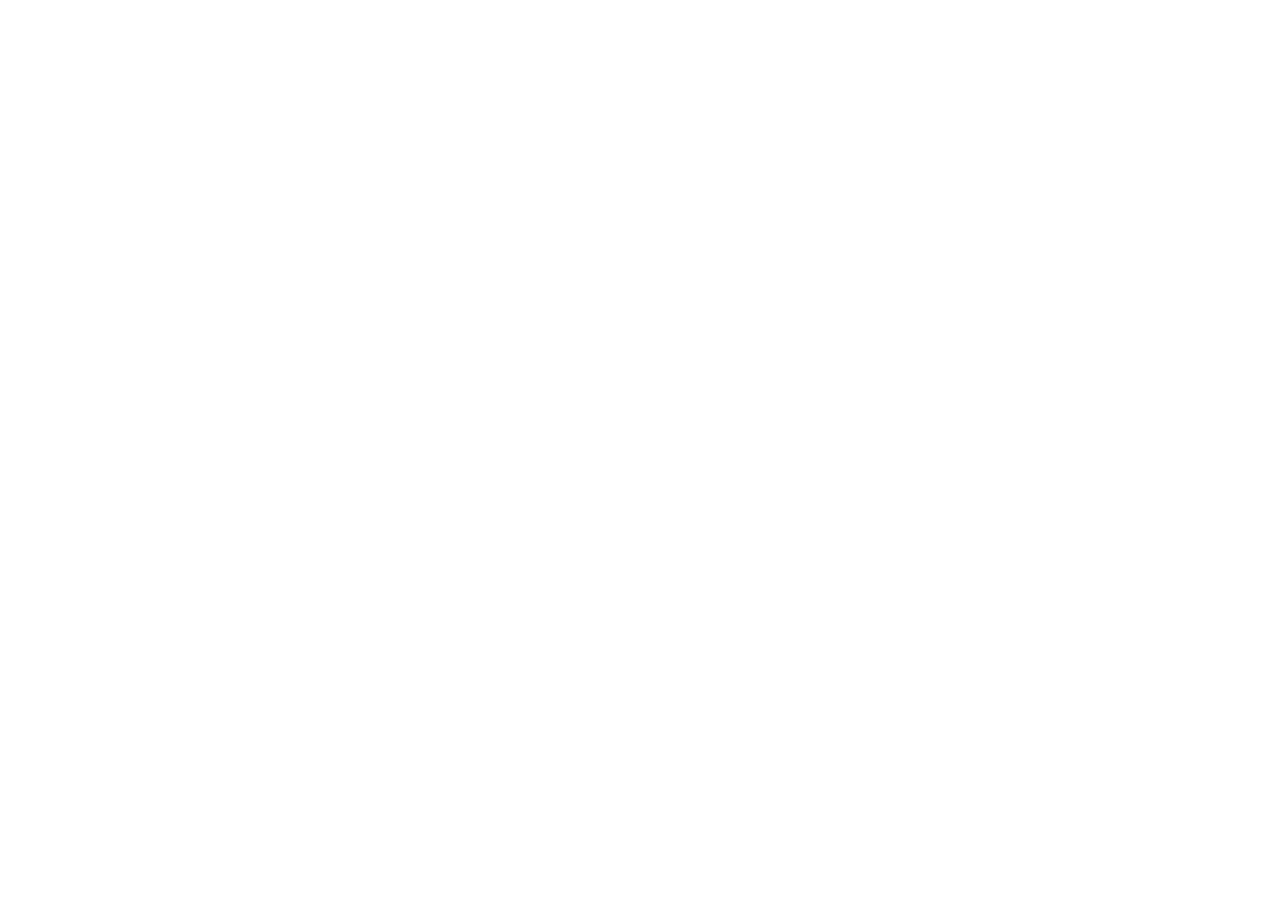
==== commit 5f75098c: "Update demo" ====
--- a/index.html
+++ b/index.html
@@ -4,8 +4,8 @@
 		<meta charset="UTF-8" />
 		<meta name="viewport" content="width=device-width, initial-scale=1.0" />
 		<title>Codem MDT</title>
-		<script type="module" crossorigin src="./assets/index-BVU7I3ca.js"></script>
-		<link rel="stylesheet" crossorigin href="./assets/index-BFg2VlG9.css">
+		<script type="module" crossorigin src="./assets/index-D6WsYpsr.js"></script>
+		<link rel="stylesheet" crossorigin href="./assets/index-DJGQ_pZ7.css">
 	</head>
 	<body>
 		<div id="root"></div>
--- a/assets/index-DJGQ_pZ7.css
+++ b/assets/index-DJGQ_pZ7.css
@@ -0,0 +1 @@
+@font-face{font-family:Archivo Variable;font-style:normal;font-display:swap;font-weight:100 900;font-stretch:62% 125%;src:url(./archivo-vietnamese-standard-normal-rJmnGBSt.woff2) format("woff2-variations");unicode-range:U+0102-0103,U+0110-0111,U+0128-0129,U+0168-0169,U+01A0-01A1,U+01AF-01B0,U+0300-0301,U+0303-0304,U+0308-0309,U+0323,U+0329,U+1EA0-1EF9,U+20AB}@font-face{font-family:Archivo Variable;font-style:normal;font-display:swap;font-weight:100 900;font-stretch:62% 125%;src:url(./archivo-latin-ext-standard-normal-7khWdh9v.woff2) format("woff2-variations");unicode-range:U+0100-02BA,U+02BD-02C5,U+02C7-02CC,U+02CE-02D7,U+02DD-02FF,U+0304,U+0308,U+0329,U+1D00-1DBF,U+1E00-1E9F,U+1EF2-1EFF,U+2020,U+20A0-20AB,U+20AD-20C0,U+2113,U+2C60-2C7F,U+A720-A7FF}@font-face{font-family:Archivo Variable;font-style:normal;font-display:swap;font-weight:100 900;font-stretch:62% 125%;src:url(./archivo-latin-standard-normal-DY7AcnAa.woff2) format("woff2-variations");unicode-range:U+0000-00FF,U+0131,U+0152-0153,U+02BB-02BC,U+02C6,U+02DA,U+02DC,U+0304,U+0308,U+0329,U+2000-206F,U+20AC,U+2122,U+2191,U+2193,U+2212,U+2215,U+FEFF,U+FFFD}@font-face{font-family:Geist Mono Variable;font-style:normal;font-display:swap;font-weight:100 900;src:url(./geist-mono-cyrillic-ext-wght-normal-X_5orZeX.woff2) format("woff2-variations");unicode-range:U+0460-052F,U+1C80-1C8A,U+20B4,U+2DE0-2DFF,U+A640-A69F,U+FE2E-FE2F}@font-face{font-family:Geist Mono Variable;font-style:normal;font-display:swap;font-weight:100 900;src:url(./geist-mono-cyrillic-wght-normal-DiZS0aHC.woff2) format("woff2-variations");unicode-range:U+0301,U+0400-045F,U+0490-0491,U+04B0-04B1,U+2116}@font-face{font-family:Geist Mono Variable;font-style:normal;font-display:swap;font-weight:100 900;src:url(./geist-mono-symbols2-wght-normal-CO5SzqOn.woff2) format("woff2-variations");unicode-range:U+2000-2001,U+2004-2008,U+200A,U+23B8-23BD,U+2500-259F}@font-face{font-family:Geist Mono Variable;font-style:normal;font-display:swap;font-weight:100 900;src:url(./geist-mono-vietnamese-wght-normal-DadHysG0.woff2) format("woff2-variations");unicode-range:U+0102-0103,U+0110-0111,U+0128-0129,U+0168-0169,U+01A0-01A1,U+01AF-01B0,U+0300-0301,U+0303-0304,U+0308-0309,U+0323,U+0329,U+1EA0-1EF9,U+20AB}@font-face{font-family:Geist Mono Variable;font-style:normal;font-display:swap;font-weight:100 900;src:url(./geist-mono-latin-ext-wght-normal-Bwz-egvJ.woff2) format("woff2-variations");unicode-range:U+0100-02BA,U+02BD-02C5,U+02C7-02CC,U+02CE-02D7,U+02DD-02FF,U+0304,U+0308,U+0329,U+1D00-1DBF,U+1E00-1E9F,U+1EF2-1EFF,U+2020,U+20A0-20AB,U+20AD-20C0,U+2113,U+2C60-2C7F,U+A720-A7FF}@font-face{font-family:Geist Mono Variable;font-style:normal;font-display:swap;font-weight:100 900;src:url(./geist-mono-latin-wght-normal-XN7g48iV.woff2) format("woff2-variations");unicode-range:U+0000-00FF,U+0131,U+0152-0153,U+02BB-02BC,U+02C6,U+02DA,U+02DC,U+0304,U+0308,U+0329,U+2000-206F,U+20AC,U+2122,U+2191,U+2193,U+2212,U+2215,U+FEFF,U+FFFD}:root{--u: min(calc(100vh / 1080), calc(100vw / 1920));--bg: #030113;--solid: #100f1b;--card: rgba(255, 255, 255, .05);--raise: rgba(255, 255, 255, .1);--fg: #ffffff;--dim: #b9bbd0;--s1: rgba(255, 255, 255, .05);--s2: rgba(255, 255, 255, .1);--s3: rgba(255, 255, 255, .16);--line: rgba(255, 255, 255, .05);--line2: rgba(255, 255, 255, .1);--ac: #3e5fff;--ac-rgb: 62, 95, 255;--ac-hover: #5a77ff;--ac-soft: #8fa3ff;--ac-edge: #000d4d;--p1: #ff3e3e;--p1-rgb: 255, 62, 62;--p1-edge: #4d0000;--p2: #ff883e;--p2-rgb: 255, 136, 62;--p3: #4cc2ff;--p3-rgb: 76, 194, 255;--green: #2ed47a;--green-rgb: 46, 212, 122;--r: calc(var(--u) * 20);--rs: calc(var(--u) * 12);--ease: cubic-bezier(.4, 0, .2, 1);--cine: cubic-bezier(.16, 1, .3, 1);--sans: "Archivo Variable", Inter, "Segoe UI", system-ui, sans-serif;--mono: "Geist Mono Variable", Consolas, monospace}*,*:before,*:after{box-sizing:border-box;margin:0;padding:0}html,body,#root{width:100%;height:100%;overflow:hidden;background:transparent}body{color:var(--fg);font-family:var(--sans);font-weight:400;user-select:none;-webkit-font-smoothing:antialiased}body.browser{background:#0b0d12 url(../dev-bg.webp) center / cover no-repeat}body.browser.embedded{background:transparent}html.embedded{--u: min(calc(100vh / 1040), calc(100vw / 1750))}html.demo.dm-open [class*=_stage_],html.demo.dm-open [class*=_root_]:has(>[class*=_frame_]){--dm-space: 290px;padding-left:var(--dm-space);--u: min(calc(100vh / 1080), calc((100vw - var(--dm-space)) / 1920))}html.demo.embedded.dm-open [class*=_stage_],html.demo.embedded.dm-open [class*=_root_]:has(>[class*=_frame_]){--u: min(calc(100vh / 1040), calc((100vw - var(--dm-space)) / 1750))}html.demo [class*=_group_] p{margin:calc(var(--u) * 9) 0 calc(var(--u) * 3)}html.demo [class*=_group_] button{height:calc(var(--u) * 37)}html.demo [class*=_group_] button+button{margin-top:calc(var(--u) * 2)}b,strong,h1,h2,h3{font-weight:500}h1,h2,h3,h4{font-stretch:112%}button{font:inherit;color:inherit;background:none;border:0;cursor:pointer;text-align:inherit}input,textarea{font:inherit;color:inherit;user-select:text}svg{display:block}@keyframes rise{0%{opacity:0;transform:translateY(calc(var(--u) * 10))}}._overlay_pryrc_1{position:absolute;inset:0;z-index:50;display:grid;place-items:center;background:#000c;animation:_fade_pryrc_1 .25s var(--ease)}._overlayFixed_pryrc_21{position:fixed;z-index:500;background:#0009}._dialog_pryrc_33{max-height:85%;display:flex;flex-direction:column;border-radius:var(--r);background:var(--solid);box-shadow:inset 0 0 0 calc(var(--u) * 1.5) var(--line),0 calc(var(--u) * 30) calc(var(--u) * 60) #00000073;animation:_rise_pryrc_1 .35s var(--cine)}._header_pryrc_57{display:flex;align-items:center;gap:calc(var(--u) * 12);padding:calc(var(--u) * 18) calc(var(--u) * 18) calc(var(--u) * 16) calc(var(--u) * 20);flex:none;box-shadow:inset 0 calc(var(--u) * -1) 0 var(--line)}._headIc_pryrc_75{width:calc(var(--u) * 34);height:calc(var(--u) * 34);display:grid;place-items:center;flex:none;border-radius:calc(var(--u) * 10);background:var(--s2);font-size:calc(var(--u) * 17)}._title_pryrc_97{flex:1;min-width:0;font-size:calc(var(--u) * 19);white-space:nowrap;overflow:hidden;text-overflow:ellipsis}._close_pryrc_115{width:calc(var(--u) * 32);height:calc(var(--u) * 32);display:grid;place-items:center;flex:none;border-radius:calc(var(--u) * 9);background:var(--s1);font-size:calc(var(--u) * 14);transition:background .14s var(--ease)}._close_pryrc_115:hover{background:var(--s3)}._body_pryrc_147{display:flex;flex-direction:column;gap:calc(var(--u) * 16);padding:calc(var(--u) * 20);overflow-y:auto;scrollbar-width:none}._footer_pryrc_165{display:flex;align-items:center;gap:calc(var(--u) * 10);padding:calc(var(--u) * 16) calc(var(--u) * 20);flex:none;box-shadow:inset 0 calc(var(--u) * 1) 0 var(--line)}._field_pryrc_183{display:flex;flex-direction:column;gap:calc(var(--u) * 8)}._label_pryrc_195{font-size:calc(var(--u) * 13)}._input_pryrc_203{height:calc(var(--u) * 42);padding:0 calc(var(--u) * 14);border:0;outline:0;border-radius:var(--rs);background:var(--s1);box-shadow:inset 0 0 0 calc(var(--u) * 1) var(--line);font-size:calc(var(--u) * 14);transition:box-shadow .14s var(--ease)}._input_pryrc_203:focus{box-shadow:inset 0 0 0 calc(var(--u) * 1) var(--ac)}._input_pryrc_203::placeholder{color:#ffffff80}._textarea_pryrc_243{height:calc(var(--u) * 180);padding:calc(var(--u) * 12) calc(var(--u) * 14);resize:none;line-height:1.55;scrollbar-width:thin}@keyframes _fade_pryrc_1{0%{opacity:0}}._body_pryrc_147::-webkit-scrollbar{display:none}._root_68ecz_1{position:fixed;inset:0;z-index:200;display:grid;place-items:center;background:#050416f0;color:#fff;animation:_fade_68ecz_1 .25s var(--ease)}._frame_68ecz_23{width:calc(var(--u) * 1804);height:calc(var(--u) * 980);display:flex;flex-direction:column;gap:calc(var(--u) * 24)}._head_68ecz_39{height:calc(var(--u) * 68);flex:none;display:flex;align-items:center;gap:calc(var(--u) * 16)}._headIc_68ecz_55{width:calc(var(--u) * 64);height:calc(var(--u) * 64);display:grid;place-items:center;border-radius:calc(var(--u) * 18);background:var(--ac);font-size:calc(var(--u) * 28)}._headText_68ecz_75{flex:1;min-width:0;display:flex;flex-direction:column;gap:calc(var(--u) * 10)}._headText_68ecz_75 b{font-size:calc(var(--u) * 26);font-weight:500;letter-spacing:-.02em;line-height:1}._headText_68ecz_75 p{display:flex;flex-wrap:wrap;gap:calc(var(--u) * 6)}._headText_68ecz_75 span{height:calc(var(--u) * 26);display:inline-flex;align-items:center;gap:calc(var(--u) * 6);padding:0 calc(var(--u) * 10) 0 calc(var(--u) * 8);border-radius:calc(var(--u) * 8);background:var(--s1);box-shadow:inset 0 0 0 calc(var(--u) * 1) var(--line2);font-size:calc(var(--u) * 13.5);white-space:nowrap}._headText_68ecz_75 span svg{color:var(--ac-soft);font-size:calc(var(--u) * 14)}._esc_68ecz_153{display:flex;align-items:center;gap:calc(var(--u) * 10);font-size:calc(var(--u) * 15)}._esc_68ecz_153 kbd,._hint_68ecz_169 kbd{height:calc(var(--u) * 26);display:inline-grid;place-items:center;padding:0 calc(var(--u) * 8);border-radius:calc(var(--u) * 7);background:var(--s2);box-shadow:inset 0 calc(var(--u) * -2) 0 #00000059;font-family:var(--mono);font-size:calc(var(--u) * 12);font-weight:500;white-space:nowrap}._closeBtn_68ecz_197{width:calc(var(--u) * 44);height:calc(var(--u) * 44);display:grid;place-items:center;border-radius:calc(var(--u) * 13);background:var(--s1);box-shadow:inset 0 0 0 calc(var(--u) * 1.5) var(--line2);color:#fff;font-size:calc(var(--u) * 17);transition:background .14s var(--ease)}._closeBtn_68ecz_197:hover{background:#f33333}._main_68ecz_231{flex:1;min-height:0;display:flex;gap:calc(var(--u) * 20)}._panel_68ecz_245{flex:1;min-width:0;display:flex;flex-direction:column;overflow:hidden;border-radius:calc(var(--u) * 24);background:#ffffff08;box-shadow:inset 0 0 0 calc(var(--u) * 1.5) var(--line2);transition:box-shadow .15s var(--ease)}._panelDrop_68ecz_269{box-shadow:inset 0 0 0 calc(var(--u) * 1.5) rgba(var(--ac-rgb),.6)}._panelHead_68ecz_277{height:calc(var(--u) * 76);flex:none;display:flex;align-items:center;gap:calc(var(--u) * 12);padding:0 calc(var(--u) * 16);box-shadow:inset 0 calc(var(--u) * -1) 0 var(--line2)}._panelIc_68ecz_297{width:calc(var(--u) * 42);height:calc(var(--u) * 42);flex:none;display:grid;place-items:center;border-radius:calc(var(--u) * 12);background:rgba(var(--ac-rgb),.2);color:var(--ac-soft);font-size:calc(var(--u) * 19)}._panelTitle_68ecz_321{min-width:0;display:flex;flex-direction:column;gap:calc(var(--u) * 8)}._panelTitle_68ecz_321 h3{font-size:calc(var(--u) * 18);font-weight:500;line-height:1;white-space:nowrap}._panelTitle_68ecz_321 p{display:flex;align-items:center;gap:calc(var(--u) * 9)}._panelTitle_68ecz_321 i{width:calc(var(--u) * 110);height:calc(var(--u) * 5);overflow:hidden;border-radius:calc(var(--u) * 3);background:var(--s2)}._panelTitle_68ecz_321 i b{display:block;height:100%;border-radius:inherit;background:var(--ac);transition:width .25s var(--ease)}._panelTitle_68ecz_321 em{font-family:var(--mono);font-size:calc(var(--u) * 12);font-style:normal;line-height:1}._search_68ecz_407{width:calc(var(--u) * 280);height:calc(var(--u) * 44);margin-left:auto;display:flex;align-items:center;gap:calc(var(--u) * 10);padding:0 calc(var(--u) * 14);border-radius:var(--rs);background:var(--s1);box-shadow:inset 0 0 0 calc(var(--u) * 1.5) var(--line);font-size:calc(var(--u) * 16);cursor:text;transition:box-shadow .14s var(--ease)}._search_68ecz_407:focus-within{box-shadow:inset 0 0 0 calc(var(--u) * 1.5) var(--ac)}._search_68ecz_407 input{flex:1;min-width:0;border:0;outline:0;background:none;color:#fff;font:inherit;font-size:calc(var(--u) * 15)}._search_68ecz_407 input::placeholder,._stepper_68ecz_471 input::placeholder{color:#ffffff80}._grid_68ecz_479{flex:1;min-height:0;display:grid;grid-template-columns:repeat(5,minmax(0,1fr));grid-auto-rows:calc(var(--u) * 146);align-content:start;gap:calc(var(--u) * 8);padding:calc(var(--u) * 14);overflow-y:auto;scrollbar-width:none}._cell_68ecz_505{position:relative;display:flex;flex-direction:column;justify-content:space-between;overflow:hidden;border-radius:calc(var(--u) * 14);background:#ffffff06;box-shadow:inset 0 0 0 calc(var(--u) * 1) var(--line);transition:opacity .15s var(--ease),background .15s var(--ease),box-shadow .15s var(--ease)}._cellFull_68ecz_535{background:#ffffff0e;box-shadow:inset 0 0 0 calc(var(--u) * 1) var(--line2);cursor:grab}._cellFull_68ecz_535:hover{background:#ffffff17}._cellDim_68ecz_555{opacity:.22}._cellFaded_68ecz_563{opacity:.4}._cellOn_68ecz_571,._cellOn_68ecz_571:hover{background:rgba(var(--ac-rgb),.16);box-shadow:inset 0 0 0 calc(var(--u) * 1.5) var(--ac)}._cellOver_68ecz_583,._cellOver_68ecz_583:hover{background:rgba(var(--ac-rgb),.24);box-shadow:inset 0 0 0 calc(var(--u) * 2) var(--ac)}._chip_68ecz_595{position:relative;z-index:1;align-self:flex-start;margin:calc(var(--u) * 9);padding:calc(var(--u) * 5) calc(var(--u) * 7);border-radius:calc(var(--u) * 7);background:#00000059;font-family:var(--mono);font-size:calc(var(--u) * 12.5);line-height:1;pointer-events:none}._owner_68ecz_623{position:absolute;top:calc(var(--u) * 9);right:calc(var(--u) * 9);z-index:1;min-width:calc(var(--u) * 24);height:calc(var(--u) * 22);display:flex;align-items:center;justify-content:center;padding:0 calc(var(--u) * 5);border-radius:calc(var(--u) * 7);background:var(--s3);font-size:calc(var(--u) * 11);font-weight:500;pointer-events:none}._pic_68ecz_659{position:absolute;inset:calc(var(--u) * 30) calc(var(--u) * 24) calc(var(--u) * 36);display:grid;place-items:center;font-size:calc(var(--u) * 34);pointer-events:none}._pic_68ecz_659 img{width:100%;height:100%;object-fit:contain}._label_68ecz_689{position:relative;z-index:1;display:block;padding:0 calc(var(--u) * 10) calc(var(--u) * 11);overflow:hidden;font-size:calc(var(--u) * 13.5);line-height:1.2;text-align:center;text-overflow:ellipsis;white-space:nowrap;pointer-events:none}._slotNo_68ecz_717{position:absolute;top:calc(var(--u) * 10);left:calc(var(--u) * 12);opacity:.3;font-family:var(--mono);font-size:calc(var(--u) * 12);font-style:normal;pointer-events:none}._ghost_68ecz_739{position:fixed;z-index:9999;width:calc(var(--u) * 132);height:calc(var(--u) * 146);background:#16143a;box-shadow:inset 0 0 0 calc(var(--u) * 2) var(--ac),0 calc(var(--u) * 18) calc(var(--u) * 40) #00000080;opacity:.94;transform:translate(-50%,-50%) rotate(-3deg);pointer-events:none;cursor:grabbing}._middle_68ecz_769{width:calc(var(--u) * 330);flex:none;display:flex;flex-direction:column;gap:calc(var(--u) * 12)}._box_68ecz_785{display:flex;flex-direction:column;gap:calc(var(--u) * 12);padding:calc(var(--u) * 16);border-radius:calc(var(--u) * 20);background:#ffffff08;box-shadow:inset 0 0 0 calc(var(--u) * 1.5) var(--line2)}._amount_68ecz_805{display:flex;flex-direction:column;gap:calc(var(--u) * 9);font-size:calc(var(--u) * 14);font-weight:500}._stepper_68ecz_471{height:calc(var(--u) * 48);display:flex;gap:calc(var(--u) * 6)}._stepper_68ecz_471 button{width:calc(var(--u) * 48);flex:none;display:grid;place-items:center;border-radius:var(--rs);background:var(--s1);box-shadow:inset 0 0 0 calc(var(--u) * 1.5) var(--line2);color:#fff;font-size:calc(var(--u) * 16);transition:background .14s var(--ease)}._stepper_68ecz_471 button:hover:not(:disabled){background:var(--s2)}._stepper_68ecz_471 button:disabled{opacity:.4}._stepper_68ecz_471 input{flex:1;min-width:0;border:0;outline:0;border-radius:var(--rs);background:var(--s1);box-shadow:inset 0 0 0 calc(var(--u) * 1.5) var(--line2);color:#fff;font-family:var(--mono);font-size:calc(var(--u) * 17);text-align:center;transition:box-shadow .14s var(--ease)}._stepper_68ecz_471 input:focus{box-shadow:inset 0 0 0 calc(var(--u) * 1.5) var(--ac)}._hint_68ecz_169{display:flex;flex-wrap:wrap;align-items:center;gap:calc(var(--u) * 6);font-size:calc(var(--u) * 13);line-height:1.35}._hint_68ecz_169>svg{flex:none;color:var(--ac-soft);font-size:calc(var(--u) * 16)}._softBtn_68ecz_943{height:calc(var(--u) * 46);display:flex;align-items:center;justify-content:center;gap:calc(var(--u) * 9);border-radius:var(--rs);background:rgba(var(--ac-rgb),.2);box-shadow:inset 0 0 0 calc(var(--u) * 1.5) rgba(var(--ac-rgb),.45);color:#fff;font-size:calc(var(--u) * 15);font-weight:500;transition:background .14s var(--ease)}._softBtn_68ecz_943:hover{background:rgba(var(--ac-rgb),.35)}._softBtn_68ecz_943 svg{color:var(--ac-soft);font-size:calc(var(--u) * 17)}._sideTitle_68ecz_991{display:flex;align-items:center;gap:calc(var(--u) * 8);font-size:calc(var(--u) * 15);font-weight:500}._sideTitle_68ecz_991>svg{color:var(--ac-soft);font-size:calc(var(--u) * 16)}._sideTitle_68ecz_991 em{height:calc(var(--u) * 22);display:grid;place-items:center;margin-left:auto;padding:0 calc(var(--u) * 7);border-radius:calc(var(--u) * 7);background:var(--s2);font-family:var(--mono);font-size:calc(var(--u) * 12);font-style:normal}._owner_68ecz_623 svg{margin-right:calc(var(--u) * 3);font-size:calc(var(--u) * 11)}._buyBody_68ecz_1053{flex:1;min-height:0;display:flex;flex-direction:column;gap:calc(var(--u) * 16);animation:_fade_68ecz_1 .15s var(--ease)}._buyHero_68ecz_1071{display:flex;flex-direction:column;align-items:center;gap:calc(var(--u) * 6);padding-bottom:calc(var(--u) * 16);box-shadow:inset 0 calc(var(--u) * -1) 0 var(--line2);text-align:center}._buyHero_68ecz_1071>span{width:calc(var(--u) * 200);height:calc(var(--u) * 200);display:grid;place-items:center;margin-bottom:calc(var(--u) * 8);padding:calc(var(--u) * 20);border-radius:calc(var(--u) * 20);background:var(--s1);box-shadow:inset 0 0 0 calc(var(--u) * 1) var(--line);font-size:calc(var(--u) * 44)}._buyHero_68ecz_1071 img{width:100%;height:100%;object-fit:contain}._buyHero_68ecz_1071 b{max-width:100%;overflow:hidden;font-size:calc(var(--u) * 20);font-weight:500;text-overflow:ellipsis;white-space:nowrap}._buyHero_68ecz_1071 em{font-family:var(--mono);font-size:calc(var(--u) * 12);font-style:normal}._buyFoot_68ecz_1159{margin-top:auto;display:flex;flex-direction:column;gap:calc(var(--u) * 12)}._total_68ecz_1173{display:flex;align-items:baseline;justify-content:space-between;padding-top:calc(var(--u) * 12);box-shadow:inset 0 calc(var(--u) * 1) 0 var(--line2);font-size:calc(var(--u) * 14)}._total_68ecz_1173 b{font-family:var(--mono);font-size:calc(var(--u) * 26);font-weight:500;letter-spacing:-.02em}._buyFoot_68ecz_1159 ._primaryBtn_68ecz_1205{flex:none}._btnDone_68ecz_1213,._btnDone_68ecz_1213:hover{background:#2ebf74}._suspects_68ecz_1223{max-height:calc(var(--u) * 222);display:flex;flex-direction:column;gap:calc(var(--u) * 6);overflow-y:auto;scrollbar-width:none}._suspects_68ecz_1223 button{width:100%;height:calc(var(--u) * 48);flex:none;display:flex;align-items:center;gap:calc(var(--u) * 10);padding:0 calc(var(--u) * 12) 0 calc(var(--u) * 7);border-radius:var(--rs);background:var(--s1);box-shadow:inset 0 0 0 calc(var(--u) * 1.5) var(--line);color:#fff;font-size:calc(var(--u) * 15);text-align:left;transition:background .14s var(--ease),box-shadow .14s var(--ease)}._suspects_68ecz_1223 button:hover{background:var(--s2)}._suspects_68ecz_1223 button b{width:calc(var(--u) * 34);height:calc(var(--u) * 34);flex:none;display:grid;place-items:center;border-radius:calc(var(--u) * 10);background:var(--s3);font-size:calc(var(--u) * 12.5);font-weight:500}._suspects_68ecz_1223 button span{flex:1;min-width:0;overflow:hidden;text-overflow:ellipsis;white-space:nowrap}._suspects_68ecz_1223 button i{width:calc(var(--u) * 16);height:calc(var(--u) * 16);flex:none;border-radius:50%;box-shadow:inset 0 0 0 calc(var(--u) * 1.5) #ffffff4d;transition:box-shadow .14s var(--ease)}._suspects_68ecz_1223 ._suspectOn_68ecz_1345,._suspects_68ecz_1223 ._suspectOn_68ecz_1345:hover{background:rgba(var(--ac-rgb),.2);box-shadow:inset 0 0 0 calc(var(--u) * 1.5) var(--ac)}._suspects_68ecz_1223 ._suspectOn_68ecz_1345 i{box-shadow:inset 0 0 0 calc(var(--u) * 5) var(--ac)}._none_68ecz_1365{padding:calc(var(--u) * 14) 0;font-size:calc(var(--u) * 14);text-align:center}._note_68ecz_1377{padding:calc(var(--u) * 10) calc(var(--u) * 12);border-radius:var(--rs);background:rgba(var(--ac-rgb),.12);font-size:calc(var(--u) * 13);line-height:1.4}._detail_68ecz_1393{flex:1;min-height:0}._detailBody_68ecz_1403{min-height:0;display:flex;flex-direction:column;gap:calc(var(--u) * 14);overflow-y:auto;scrollbar-width:none;animation:_fade_68ecz_1 .15s var(--ease)}._detailEmpty_68ecz_1423{flex:1;display:flex;flex-direction:column;align-items:center;justify-content:center;gap:calc(var(--u) * 10);font-size:calc(var(--u) * 14);text-align:center}._detailEmpty_68ecz_1423 svg{color:var(--ac-soft);font-size:calc(var(--u) * 26)}._detailHero_68ecz_1455{display:flex;align-items:center;gap:calc(var(--u) * 12);padding-bottom:calc(var(--u) * 14);box-shadow:inset 0 calc(var(--u) * -1) 0 var(--line2)}._detailHero_68ecz_1455>span{width:calc(var(--u) * 60);height:calc(var(--u) * 60);flex:none;display:grid;place-items:center;padding:calc(var(--u) * 8);border-radius:calc(var(--u) * 14);background:var(--s1);font-size:calc(var(--u) * 26)}._detailHero_68ecz_1455 img{width:100%;height:100%;object-fit:contain}._detailHero_68ecz_1455 p{min-width:0;display:flex;flex-direction:column;gap:calc(var(--u) * 7)}._detailHero_68ecz_1455 b{overflow:hidden;font-size:calc(var(--u) * 17);font-weight:500;text-overflow:ellipsis;white-space:nowrap}._detailHero_68ecz_1455 em{font-family:var(--mono);font-size:calc(var(--u) * 12.5);font-style:normal}._facts_68ecz_1549{display:flex;flex-direction:column;gap:calc(var(--u) * 11)}._facts_68ecz_1549>div{display:flex;align-items:center;justify-content:space-between;gap:calc(var(--u) * 12);font-size:calc(var(--u) * 13.5)}._facts_68ecz_1549 dt{display:flex;align-items:center;gap:calc(var(--u) * 7);white-space:nowrap}._facts_68ecz_1549 dt svg{color:var(--ac-soft);font-size:calc(var(--u) * 14)}._facts_68ecz_1549 dd{min-width:0;display:flex;align-items:center;gap:calc(var(--u) * 6);font-weight:500;text-align:right}._facts_68ecz_1549 dd span{overflow:hidden;text-overflow:ellipsis;white-space:nowrap}._facts_68ecz_1549 dd button{width:calc(var(--u) * 24);height:calc(var(--u) * 24);flex:none;display:grid;place-items:center;border-radius:calc(var(--u) * 7);background:var(--s2);color:#fff;font-size:calc(var(--u) * 13)}._toneAc_68ecz_1655{color:var(--ac-soft)}._toneRed_68ecz_1663{color:#ff6b6b}._warn_68ecz_1671{position:fixed;top:calc(var(--u) * 28);left:50%;z-index:600;transform:translate(-50%);display:flex;align-items:center;gap:calc(var(--u) * 10);padding:calc(var(--u) * 11) calc(var(--u) * 18);border-radius:calc(var(--u) * 12);background:#3c0c12f5;box-shadow:inset 0 0 0 calc(var(--u) * 1.5) #ff505066;color:#fff;font-size:calc(var(--u) * 15);animation:_fade_68ecz_1 .2s var(--ease)}._warn_68ecz_1671 svg{color:#ff8a8a;font-size:calc(var(--u) * 17)}._dialogText_68ecz_1717{font-size:calc(var(--u) * 15);line-height:1.55}._ghostBtn_68ecz_1727,._primaryBtn_68ecz_1205{height:calc(var(--u) * 44);flex:1;display:flex;align-items:center;justify-content:center;gap:calc(var(--u) * 8);padding:0 calc(var(--u) * 16);border-radius:var(--rs);color:#fff;font-size:calc(var(--u) * 15);font-weight:500;transition:background .14s var(--ease),opacity .14s var(--ease)}._ghostBtn_68ecz_1727{background:var(--s1);box-shadow:inset 0 0 0 calc(var(--u) * 1.5) var(--line2)}._ghostBtn_68ecz_1727:hover{background:var(--s2)}._primaryBtn_68ecz_1205{background:var(--ac)}._primaryBtn_68ecz_1205:hover{background:var(--ac-hover)}._primaryBtn_68ecz_1205:disabled{opacity:.45;pointer-events:none}._primaryBtn_68ecz_1205 svg{font-size:calc(var(--u) * 17)}._wide_68ecz_1815{width:100%}._tabs_68ecz_1823{display:grid;grid-template-columns:1fr 1fr;gap:calc(var(--u) * 6);padding:calc(var(--u) * 5);border-radius:var(--rs);background:var(--s1)}._tabs_68ecz_1823 button{height:calc(var(--u) * 40);display:flex;align-items:center;justify-content:center;gap:calc(var(--u) * 8);border-radius:calc(var(--u) * 9);color:#fff;font-size:calc(var(--u) * 15);transition:background .14s var(--ease)}._tabs_68ecz_1823 button:hover{background:var(--s1)}._tabs_68ecz_1823 ._tabOn_68ecz_1873,._tabs_68ecz_1823 ._tabOn_68ecz_1873:hover{background:var(--ac)}@keyframes _fade_68ecz_1{0%{opacity:0}}._grid_68ecz_479::-webkit-scrollbar,._suspects_68ecz_1223::-webkit-scrollbar,._detailBody_68ecz_1403::-webkit-scrollbar{display:none}._root_tvd0v_1{position:fixed;inset:0;z-index:100;overflow:hidden;color:#fff;pointer-events:none;text-shadow:0 calc(var(--u) * 1) calc(var(--u) * 3) rgba(0,0,0,.55)}._root_tvd0v_1 p,._root_tvd0v_1 em,._root_tvd0v_1 b{font-weight:500;line-height:1;letter-spacing:-.04em;white-space:nowrap}._root_tvd0v_1 em{font-style:normal}._darken_tvd0v_47{position:absolute;inset:0}._corner_tvd0v_57{position:absolute;width:calc(var(--u) * 321);min-height:calc(var(--u) * 80);display:flex;flex-direction:column;justify-content:center;gap:calc(var(--u) * 16);border:0 solid #fff}._corner_tvd0v_57 p{font-size:calc(var(--u) * 24)}._corner_tvd0v_57 em{font-size:calc(var(--u) * 20)}._corner_tvd0v_57>div{display:flex;flex-direction:column;gap:calc(var(--u) * 16)}._tl_tvd0v_107,._bl_tvd0v_109{left:calc(var(--u) * 40);padding-left:calc(var(--u) * 32);border-left-width:calc(var(--u) * 4)}._tr_tvd0v_121,._br_tvd0v_123{right:calc(var(--u) * 40);align-items:flex-end;padding-right:calc(var(--u) * 32);border-right-width:calc(var(--u) * 4)}._tl_tvd0v_107,._tr_tvd0v_121{top:calc(var(--u) * 40);border-top-width:calc(var(--u) * 4)}._bl_tvd0v_109,._br_tvd0v_123{bottom:calc(var(--u) * 40);border-bottom-width:calc(var(--u) * 4)}._bl_tvd0v_109{gap:calc(var(--u) * 20);padding-block:calc(var(--u) * 16)}._location_tvd0v_171{position:absolute;top:calc(var(--u) * 48);left:50%;transform:translate(-50%);font-size:calc(var(--u) * 32)}._vision_tvd0v_187{position:absolute;top:calc(var(--u) * 113);left:50%;transform:translate(-50%);padding:calc(var(--u) * 8) calc(var(--u) * 20);border:calc(var(--u) * 1) solid;border-radius:calc(var(--u) * 4);font-size:calc(var(--u) * 20);text-shadow:none}._night_tvd0v_211{border-color:#7cff2b8c;background:#7cff2b2e;color:#7cff2b}._thermal_tvd0v_223{border-color:#ff8a2b99;background:#ff8a2b38;color:#ff8a2b}._cross_tvd0v_235{position:absolute;top:50%;left:50%;transform:translate(-50%,-50%)}._cross_tvd0v_235>i{position:absolute;background:#ffffff80}._lineTop_tvd0v_259,._lineBottom_tvd0v_261{left:50%;width:calc(var(--u) * 2);height:calc(var(--u) * 296);transform:translate(-50%)}._lineTop_tvd0v_259{bottom:calc(50% + var(--u) * 60)}._lineBottom_tvd0v_261{top:calc(50% + var(--u) * 60)}._lineLeft_tvd0v_291,._lineRight_tvd0v_293{top:50%;width:calc(var(--u) * 296);height:calc(var(--u) * 2);transform:translateY(-50%)}._lineRight_tvd0v_293{left:calc(50% + var(--u) * 60)}._lineLeft_tvd0v_291{right:calc(50% + var(--u) * 60)}._cross_tvd0v_235>span{width:calc(var(--u) * 120);height:calc(var(--u) * 120);display:grid;place-items:center;border:calc(var(--u) * 8) solid rgba(255,255,255,.4);border-radius:50%}._cross_tvd0v_235 b{width:calc(var(--u) * 19);height:calc(var(--u) * 19);background:#fff;transform:rotate(45deg)}._data_tvd0v_355{position:absolute;top:calc(var(--u) * 363);width:calc(var(--u) * 321);display:flex;flex-direction:column;gap:calc(var(--u) * 25);border:0 solid #fff}._dataLeft_tvd0v_375{left:calc(var(--u) * 40);padding-left:calc(var(--u) * 32);border-left-width:calc(var(--u) * 4)}._dataRight_tvd0v_387{right:calc(var(--u) * 40);align-items:flex-end;padding-right:calc(var(--u) * 32);border-right-width:calc(var(--u) * 4)}._banner_tvd0v_401{align-self:stretch;padding:calc(var(--u) * 10) calc(var(--u) * 22);background:#fff6;font-size:calc(var(--u) * 24);text-align:center}._dataRight_tvd0v_387 ._banner_tvd0v_401{align-self:flex-end}._bannerRed_tvd0v_425{background:#ff2b2b66}._facts_tvd0v_433{display:flex;flex-direction:column;gap:calc(var(--u) * 32)}._dataRight_tvd0v_387 ._facts_tvd0v_433{align-items:flex-end}._facts_tvd0v_433 p{font-size:calc(var(--u) * 24)}._red_tvd0v_461{color:#ff2b2b}._green_tvd0v_469{color:#7cff2b}._keys_tvd0v_477{position:absolute;bottom:calc(var(--u) * 82);left:50%;transform:translate(-50%);display:flex;align-items:center;gap:calc(var(--u) * 60)}._keys_tvd0v_477 p{font-size:calc(var(--u) * 24)}._keys_tvd0v_477 b{font-size:calc(var(--u) * 32)}._keyNight_tvd0v_513{color:#7cff2b}._keyThermal_tvd0v_521{color:#ff8a2b}._playback_tvd0v_529{position:absolute;inset:auto 0 0;display:flex;flex-direction:column;align-items:center;padding-bottom:calc(var(--u) * 40)}._pbHead_tvd0v_547{display:flex;align-items:center;gap:calc(var(--u) * 12);margin-bottom:calc(var(--u) * 16)}._pbHead_tvd0v_547>p{font-size:calc(var(--u) * 24)}._event_tvd0v_569,._paused_tvd0v_571{height:calc(var(--u) * 28);display:inline-flex;align-items:center;gap:calc(var(--u) * 7);padding:0 calc(var(--u) * 10);border-radius:calc(var(--u) * 6);background:#00000073;font-size:calc(var(--u) * 14);font-weight:500;text-shadow:none}._event_tvd0v_569{border:calc(var(--u) * 1) solid}._event_tvd0v_569 i{width:calc(var(--u) * 7);height:calc(var(--u) * 7);border-radius:50%}._paused_tvd0v_571{background:#ffffff26}._bar_tvd0v_625{position:relative;width:calc(var(--u) * 600);height:calc(var(--u) * 6);overflow:hidden;margin-bottom:calc(var(--u) * 12);border-radius:calc(var(--u) * 3);background:#fff3}._bar_tvd0v_625 i{position:absolute;inset:0 auto 0 0;border-radius:inherit;background:var(--ac);transition:width .2s linear}._time_tvd0v_661{margin-bottom:calc(var(--u) * 16);font-size:calc(var(--u) * 16);font-variant-numeric:tabular-nums}._pbKeys_tvd0v_673{display:flex;align-items:center;gap:calc(var(--u) * 20)}._pbKeys_tvd0v_673>p{font-size:calc(var(--u) * 16)}._speeds_tvd0v_693{display:flex;gap:calc(var(--u) * 6)}._speeds_tvd0v_693 span{height:calc(var(--u) * 32);display:inline-flex;align-items:center;padding:0 calc(var(--u) * 9);border:calc(var(--u) * 1) solid transparent;border-radius:calc(var(--u) * 6);background:#0006;font-size:calc(var(--u) * 13);font-weight:500;text-shadow:none}._speeds_tvd0v_693 ._speedOn_tvd0v_729{border-color:rgba(var(--ac-rgb),.6);background:rgba(var(--ac-rgb),.35)}._root_et303_1{position:fixed;inset:0;display:flex;align-items:center;justify-content:center;z-index:90;animation:_radialIn_et303_1 .25s ease-in-out}@keyframes _radialIn_et303_1{0%{opacity:0;transform:scale(.94)}}._wheel_et303_35{position:relative;height:35vh;aspect-ratio:1;border-radius:50%}._unit_et303_49{position:absolute;top:calc(50% - 22vh);left:50%;transform:translate(-50%);padding:calc(var(--u) * 4) calc(var(--u) * 10);border-radius:calc(var(--u) * 7);background:#00000080;box-shadow:inset 0 0 0 calc(var(--u) * 1) #ffffff1a;font-family:var(--mono);font-size:calc(var(--u) * 11);white-space:nowrap}._ring_et303_77{position:absolute;inset:0;border-radius:50%;pointer-events:none}._svg_et303_91{position:absolute;inset:0;width:100%;height:100%;overflow:visible}._slice_et303_107{cursor:pointer}._leaf_et303_115{transition:fill-opacity .3s ease-out}._label_et303_123{height:100%;display:flex;flex-direction:column;align-items:center;justify-content:center;gap:3.5px;color:#fff;text-align:center;transition:opacity .5s cubic-bezier(.25,.46,.45,.94)}._label_et303_123 b{font-size:9px;font-weight:500;line-height:1.2}._icon_et303_159{display:flex;font-size:18px;transition:color .3s ease-out}._current_et303_171{width:11px;height:2px;border-radius:2px;transition:background .3s ease-out}._hub_et303_185{position:absolute;top:50%;left:50%;width:11.2vh;height:11.2vh;transform:translate(-50%,-50%);border-radius:50%;pointer-events:none}._center_et303_207{position:absolute;top:50%;left:50%;width:11.2vh;height:11.2vh;display:flex;align-items:center;justify-content:center;border-radius:50%;background:#00000080;box-shadow:inset 0 0 0 1px #ffffff1a;transition:transform .5s cubic-bezier(.25,.46,.45,.94),background .3s ease-out}._center_et303_207:hover{background:#28282899}._arrow_et303_249{height:80%;margin-top:.7vh}._backdrop_1puvp_1{position:fixed;inset:0;z-index:320;display:grid;place-items:center}._group_1puvp_17{position:relative;width:calc(var(--u) * 901);height:calc(var(--u) * 960);animation:_rise_1puvp_1 .3s var(--ease)}._sheet_1puvp_31{position:absolute;left:calc(var(--u) * 45);top:0;width:calc(var(--u) * 800);height:calc(var(--u) * 960);overflow:hidden;border-radius:calc(var(--u) * 16);color:#000}._sheet_1puvp_31 p,._sheet_1puvp_31 h2,._sheet_1puvp_31 span,._sheet_1puvp_31 b,._sheet_1puvp_31 em,._sheet_1puvp_31 strong{letter-spacing:-.03em;line-height:1.19}._paper_1puvp_73{position:absolute;inset:0;width:100%;height:100%;object-fit:cover}._watermark_1puvp_89{position:absolute;left:calc(var(--u) * 118);top:calc(var(--u) * 198);width:calc(var(--u) * 564);height:calc(var(--u) * 564);border-radius:50%;object-fit:cover;opacity:.1;filter:grayscale(100%)}._badgeLeft_1puvp_113,._badgeRight_1puvp_115{position:absolute;top:calc(var(--u) * 32);width:calc(var(--u) * 100);height:calc(var(--u) * 100);border-radius:50%;object-fit:cover}._badgeLeft_1puvp_113{left:calc(var(--u) * 32)}._badgeRight_1puvp_115{left:calc(var(--u) * 668)}._department_1puvp_149{position:absolute;left:calc(var(--u) * 267);top:calc(var(--u) * 52);width:calc(var(--u) * 267);display:flex;flex-direction:column;gap:calc(var(--u) * 28);text-align:center}._department_1puvp_149 p{font-size:calc(var(--u) * 20);font-weight:500;opacity:.6}._department_1puvp_149 h2{font-size:calc(var(--u) * 24);font-weight:500}._rule_1puvp_193{position:absolute;left:0;width:100%;height:calc(var(--u) * 1);background:#00000026}._photo_1puvp_209{position:absolute;left:calc(var(--u) * 32);top:calc(var(--u) * 197);width:calc(var(--u) * 160);height:calc(var(--u) * 160);overflow:hidden;display:grid;place-items:center;border-radius:calc(var(--u) * 3);background:#000000a6;color:#ffffff80;font-size:calc(var(--u) * 72)}._photo_1puvp_209 img{width:100%;height:100%;object-fit:cover}._field_1puvp_251{position:absolute;display:flex;flex-direction:column;gap:calc(var(--u) * 16)}._field_1puvp_251 span,._caption_1puvp_267,._stats_1puvp_269 em,._foot_1puvp_271 em{font-size:calc(var(--u) * 16);font-weight:500;opacity:.6}._field_1puvp_251 b{font-size:calc(var(--u) * 20);font-weight:500}._caption_1puvp_267{position:absolute;top:calc(var(--u) * 422)}._captionEnd_1puvp_303{right:calc(var(--u) * 32);text-align:right}._stats_1puvp_269{position:absolute;left:0;top:calc(var(--u) * 465);width:100%;display:flex;flex-direction:column}._stats_1puvp_269>div{height:calc(var(--u) * 80);display:flex;align-items:center;justify-content:space-between;padding:0 calc(var(--u) * 32) 0 calc(var(--u) * 40);box-shadow:inset 0 calc(var(--u) * -1) 0 #0000001a}._stats_1puvp_269 span{display:flex;flex-direction:column;gap:calc(var(--u) * 12)}._stats_1puvp_269 b{display:flex;align-items:center;gap:calc(var(--u) * 12);font-size:calc(var(--u) * 20);font-weight:500}._stats_1puvp_269 b svg{font-size:calc(var(--u) * 22)}._stats_1puvp_269 strong{font-size:calc(var(--u) * 16);font-weight:500}._stats_1puvp_269 em,._foot_1puvp_271 em{font-style:normal}._stats_1puvp_269 em{text-align:right}._none_1puvp_413{position:absolute;left:0;top:calc(var(--u) * 465);width:100%;height:calc(var(--u) * 240);display:grid;place-items:center;font-size:calc(var(--u) * 20);font-weight:500;opacity:.3}._foot_1puvp_271{position:absolute;left:0;top:calc(var(--u) * 880);width:100%;height:calc(var(--u) * 80);display:flex;align-items:center;justify-content:space-between;padding:0 calc(var(--u) * 32);box-shadow:inset 0 calc(var(--u) * 1) 0 #0000001a}._foot_1puvp_271 em:last-child{text-align:right}._close_1puvp_473{position:absolute;left:calc(var(--u) * 861);top:0;width:calc(var(--u) * 40);height:calc(var(--u) * 40);display:grid;place-items:center;border-radius:calc(var(--u) * 12);background:#1d1c27;box-shadow:inset 0 0 0 calc(var(--u) * 1) #ffffff0d,0 calc(var(--u) * 19) calc(var(--u) * 19) #0000001f;color:#fff;font-size:calc(var(--u) * 18);transition:background .15s var(--ease)}._close_1puvp_473:hover{background:#2a2938}._root_fjaff_1{position:fixed;inset:0;z-index:300;display:grid;place-items:center;color:#fff}._close_fjaff_19{width:calc(var(--u) * 34);height:calc(var(--u) * 34);display:grid;place-items:center;flex:none;border-radius:calc(var(--u) * 10);background:var(--s1);box-shadow:inset 0 0 0 calc(var(--u) * 1) var(--line);color:#fff;font-size:calc(var(--u) * 15);transition:background .14s var(--ease)}._close_fjaff_19:hover{background:var(--s3)}._lab_fjaff_55{width:calc(var(--u) * 480);display:flex;flex-direction:column;border-radius:var(--r);background:var(--solid);box-shadow:inset 0 0 0 calc(var(--u) * 1.5) var(--line2),0 calc(var(--u) * 30) calc(var(--u) * 60) #00000073;animation:_rise_fjaff_1 .35s var(--cine)}._labHead_fjaff_79{display:flex;align-items:center;gap:calc(var(--u) * 12);padding:calc(var(--u) * 18) calc(var(--u) * 18) calc(var(--u) * 16) calc(var(--u) * 20);box-shadow:inset 0 calc(var(--u) * -1) 0 var(--line2)}._labHead_fjaff_79>p{flex:1;font-size:calc(var(--u) * 19);font-weight:500}._labIc_fjaff_107{width:calc(var(--u) * 36);height:calc(var(--u) * 36);display:grid;place-items:center;border-radius:calc(var(--u) * 11);background:rgba(var(--ac-rgb),.2);color:var(--ac-soft);font-size:calc(var(--u) * 18)}._labBody_fjaff_129{display:flex;flex-direction:column;gap:calc(var(--u) * 14);padding:calc(var(--u) * 18) calc(var(--u) * 20) calc(var(--u) * 20)}._caption_fjaff_143{display:flex;align-items:center;justify-content:space-between;font-size:calc(var(--u) * 14);font-weight:500}._caption_fjaff_143 em{min-width:calc(var(--u) * 26);height:calc(var(--u) * 22);display:grid;place-items:center;padding:0 calc(var(--u) * 7);border-radius:calc(var(--u) * 7);background:var(--s2);font-family:var(--mono);font-size:calc(var(--u) * 12);font-style:normal}._list_fjaff_185{max-height:calc(var(--u) * 318);display:flex;flex-direction:column;gap:calc(var(--u) * 6);overflow-y:auto;scrollbar-width:none}._empty_fjaff_203{height:calc(var(--u) * 96);display:grid;place-items:center;border-radius:var(--rs);background:var(--s1);font-size:calc(var(--u) * 14)}._row_fjaff_221{width:100%;min-height:calc(var(--u) * 62);flex:none;display:flex;align-items:center;gap:calc(var(--u) * 12);padding:calc(var(--u) * 10) calc(var(--u) * 14) calc(var(--u) * 10) calc(var(--u) * 10);border-radius:var(--rs);background:var(--s1);box-shadow:inset 0 0 0 calc(var(--u) * 1) var(--line);color:#fff;text-align:left;transition:background .14s var(--ease),box-shadow .14s var(--ease)}._row_fjaff_221:hover{background:var(--s2)}._rowOn_fjaff_265,._rowOn_fjaff_265:hover{background:rgba(var(--ac-rgb),.14);box-shadow:inset 0 0 0 calc(var(--u) * 1.5) var(--ac)}._rowIc_fjaff_277{width:calc(var(--u) * 40);height:calc(var(--u) * 40);flex:none;display:grid;place-items:center;border-radius:calc(var(--u) * 11);background:rgba(var(--ac-rgb),.2);color:var(--ac-soft);font-size:calc(var(--u) * 19)}._rowBlood_fjaff_301{background:rgba(var(--p1-rgb),.2);color:#ff8f8f}._rowText_fjaff_311{flex:1;min-width:0;display:flex;flex-direction:column;gap:calc(var(--u) * 6)}._rowText_fjaff_311 b{font-family:var(--mono);font-size:calc(var(--u) * 15);font-weight:500}._rowText_fjaff_311 em{overflow:hidden;font-size:calc(var(--u) * 12.5);font-style:normal;text-overflow:ellipsis;white-space:nowrap}._failed_fjaff_355{flex:none;padding:calc(var(--u) * 5) calc(var(--u) * 8);border-radius:calc(var(--u) * 7);background:rgba(var(--p1-rgb),.18);color:#ff8f8f;font-size:calc(var(--u) * 12);font-weight:500}._radio_fjaff_375{width:calc(var(--u) * 18);height:calc(var(--u) * 18);flex:none;border-radius:50%;box-shadow:inset 0 0 0 calc(var(--u) * 1.5) #ffffff4d;transition:box-shadow .14s var(--ease)}._rowOn_fjaff_265 ._radio_fjaff_375{box-shadow:inset 0 0 0 calc(var(--u) * 5) var(--ac)}._info_fjaff_401{display:flex;align-items:flex-start;gap:calc(var(--u) * 10);padding:calc(var(--u) * 12) calc(var(--u) * 14);border-radius:var(--rs);background:rgba(var(--ac-rgb),.12);font-size:calc(var(--u) * 13);line-height:1.45}._info_fjaff_401 svg{flex:none;margin-top:calc(var(--u) * 1);color:var(--ac-soft);font-size:calc(var(--u) * 17)}._examine_fjaff_437{height:calc(var(--u) * 46);display:flex;align-items:center;justify-content:center;gap:calc(var(--u) * 9);border-radius:var(--rs);background:var(--ac);color:#fff;font-size:calc(var(--u) * 15);font-weight:500;transition:background .14s var(--ease),opacity .14s var(--ease)}._examine_fjaff_437:hover{background:var(--ac-hover)}._examine_fjaff_437:disabled{opacity:.45;pointer-events:none}._examine_fjaff_437 svg{font-size:calc(var(--u) * 17)}._game_fjaff_495{width:calc(var(--u) * 567);overflow:hidden;border-radius:calc(var(--u) * 19);background:var(--solid);box-shadow:inset 0 0 0 calc(var(--u) * 1.5) var(--line2),0 calc(var(--u) * 30) calc(var(--u) * 60) #00000073;animation:_rise_fjaff_1 .35s var(--cine)}._gameHead_fjaff_517{height:calc(var(--u) * 77);display:flex;align-items:center;justify-content:space-between;gap:calc(var(--u) * 12);padding:0 calc(var(--u) * 19) 0 calc(var(--u) * 29);box-shadow:inset 0 calc(var(--u) * -1) 0 #d9d9d91a}._gameHead_fjaff_517 p{min-width:0;overflow:hidden;font-size:calc(var(--u) * 19);font-weight:500;text-overflow:ellipsis;white-space:nowrap}._gameBody_fjaff_555{padding:calc(var(--u) * 29)}._stage_fjaff_563{--k: calc(var(--u) * .8806);position:relative;width:calc(var(--k) * 578);height:calc(var(--k) * 497);background-size:100% 100%}._stage_fjaff_563>img{position:absolute;inset:0;width:100%;height:100%}._analysisBar_fjaff_593{position:absolute;left:calc(var(--k) * 49);top:calc(var(--k) * 431);height:calc(var(--k) * 24);background:var(--ac)}._status_fjaff_609{position:absolute;top:calc(var(--k) * 44);left:0;right:0;color:#f73636;font-size:calc(var(--k) * 22);font-weight:500;text-align:center}._identity_fjaff_631{position:absolute;top:calc(var(--k) * 336);left:50%;transform:translate(-50%);padding:calc(var(--k) * 11) calc(var(--k) * 58);background:rgba(var(--ac-rgb),.4);color:#fff;font-family:var(--mono);font-size:calc(var(--k) * 18);white-space:nowrap}._banner_fjaff_657{position:absolute;left:calc(var(--k) * 42);top:calc(var(--k) * 424);width:calc(var(--k) * 494);min-height:calc(var(--k) * 38);display:grid;place-items:center;padding:calc(var(--k) * 6) calc(var(--k) * 16);font-size:calc(var(--k) * 17);font-weight:500;line-height:1.25;text-align:center}._bannerOk_fjaff_687{background:rgba(var(--ac-rgb),.4)}._bannerFail_fjaff_695{background:#ff3e3e66}._seqHead_fjaff_703{position:absolute;left:calc(var(--k) * 26);right:calc(var(--k) * 26);top:calc(var(--k) * 22);height:calc(var(--k) * 56);display:flex;align-items:center;gap:calc(var(--k) * 16)}._target_fjaff_725{display:flex;gap:calc(var(--k) * 8)}._target_fjaff_725 span,._grid_fjaff_737 span{width:calc(var(--k) * 52);height:calc(var(--k) * 54);display:grid;place-items:center;font-size:calc(var(--k) * 22);font-weight:500;background:linear-gradient(currentColor,currentColor) top left / calc(var(--k) * 7) 1px no-repeat,linear-gradient(currentColor,currentColor) top left / 1px calc(var(--k) * 7) no-repeat,linear-gradient(currentColor,currentColor) top right / calc(var(--k) * 7) 1px no-repeat,linear-gradient(currentColor,currentColor) top right / 1px calc(var(--k) * 7) no-repeat,linear-gradient(currentColor,currentColor) bottom left / calc(var(--k) * 7) 1px no-repeat,linear-gradient(currentColor,currentColor) bottom left / 1px calc(var(--k) * 7) no-repeat,linear-gradient(currentColor,currentColor) bottom right / calc(var(--k) * 7) 1px no-repeat,linear-gradient(currentColor,currentColor) bottom right / 1px calc(var(--k) * 7) no-repeat}._target_fjaff_725 span{background-color:#f3333333;color:#f73636}._timer_fjaff_783{flex:1;height:calc(var(--k) * 26);padding:calc(var(--k) * 4);background:#f333334d}._timer_fjaff_783 i{display:block;height:100%;background:#f33333;transition:width .05s linear}._marks_fjaff_811{display:flex;gap:calc(var(--k) * 8)}._marks_fjaff_811 span{width:calc(var(--k) * 26);height:calc(var(--k) * 26);display:grid;place-items:center;background:#ffffff1a;font-size:calc(var(--k) * 16)}._marks_fjaff_811 ._markOk_fjaff_839{background:rgba(var(--ac-rgb),.3);color:var(--ac)}._marks_fjaff_811 ._markFail_fjaff_849{background:#f333334d;color:#f33333}._grid_fjaff_737{position:absolute;left:calc(var(--k) * 26);right:calc(var(--k) * 26);top:calc(var(--k) * 112);bottom:calc(var(--k) * 22);display:grid;grid-template-columns:repeat(9,calc(var(--k) * 52));grid-template-rows:repeat(6,calc(var(--k) * 54));justify-content:space-between;align-content:space-between}._grid_fjaff_737 span{background-color:rgba(var(--ac-rgb),.12);color:rgba(var(--ac-rgb),.6);transition:background-color .1s var(--ease),color .1s var(--ease)}._grid_fjaff_737 ._cellOn_fjaff_901{background-color:rgba(var(--ac-rgb),.35);color:var(--ac)}._list_fjaff_185::-webkit-scrollbar{display:none}._stage_10503_1{position:absolute;inset:0;display:grid;place-items:center}._device_10503_15{position:relative;transition:opacity .3s var(--ease);width:calc(var(--u) * 1720);height:calc(var(--u) * 990);padding:calc(var(--u) * 16);border-radius:calc(var(--u) * 46);background:#09090b;box-shadow:0 0 0 calc(var(--u) * 1.5) #3a3c42,0 0 0 calc(var(--u) * 3) #141518,0 calc(var(--u) * 40) calc(var(--u) * 90) #0000008c}._camera_10503_43{position:absolute;top:calc(var(--u) * 5);left:50%;width:calc(var(--u) * 6);height:calc(var(--u) * 6);margin-left:calc(var(--u) * -3);border-radius:50%;background:#1c1f27}._screen_10503_65{position:relative;width:100%;height:100%;display:flex;flex-direction:column;border-radius:calc(var(--u) * 31);background:linear-gradient(180deg,#0a0d2b 0%,#050418 26%,var(--bg) 60%);overflow:hidden;isolation:isolate}._bar_10503_89{height:calc(var(--u) * 72);display:flex;align-items:center;gap:calc(var(--u) * 10);flex:none;padding:0 calc(var(--u) * 18);box-shadow:inset 0 calc(var(--u) * -1) 0 var(--line2)}._square_10503_109{width:calc(var(--u) * 38);height:calc(var(--u) * 38);display:grid;place-items:center;flex:none;border-radius:calc(var(--u) * 12);box-shadow:inset 0 0 0 calc(var(--u) * 1.5) var(--line2);font-size:calc(var(--u) * 17);transition:background .15s var(--ease),opacity .15s var(--ease)}._square_10503_109:hover{background:var(--s1)}._square_10503_109:disabled{opacity:.4;cursor:default;background:none}._homeBtn_10503_157,._homeBtn_10503_157:hover{background:var(--s3);font-size:calc(var(--u) * 18)}._tabs_10503_169{flex:1;min-width:0;display:flex;align-items:center;gap:calc(var(--u) * 8);margin-left:calc(var(--u) * 6);overflow:hidden}._tab_10503_169{height:calc(var(--u) * 38);min-width:0;display:flex;align-items:center;border-radius:calc(var(--u) * 12);background:var(--s1);box-shadow:inset 0 0 0 calc(var(--u) * 1) var(--line2);transition:background .15s var(--ease)}._tab_10503_169:hover{background:var(--s2)}._tab_10503_169>button:first-child{height:100%;min-width:0;display:flex;align-items:center;gap:calc(var(--u) * 9);padding:0 calc(var(--u) * 14) 0 calc(var(--u) * 12);font-size:calc(var(--u) * 14)}._tab_10503_169>button:first-child:not(:last-child){padding-right:calc(var(--u) * 6)}._tab_10503_169 svg{flex:none;font-size:calc(var(--u) * 17)}._tab_10503_169 span{overflow:hidden;text-overflow:ellipsis;white-space:nowrap}._tabOn_10503_269,._tabOn_10503_269:hover{background:var(--ac);box-shadow:none}._tabClose_10503_281{width:calc(var(--u) * 24);height:calc(var(--u) * 24);display:grid;place-items:center;flex:none;margin-right:calc(var(--u) * 7);border-radius:calc(var(--u) * 8);transition:background .15s var(--ease)}._tabClose_10503_281 svg{font-size:calc(var(--u) * 11)}._tabClose_10503_281:hover{background:#ffffff2e}._quick_10503_319{height:calc(var(--u) * 38);display:flex;align-items:center;gap:calc(var(--u) * 10);flex:none;padding:0 calc(var(--u) * 8) 0 calc(var(--u) * 14);border-radius:calc(var(--u) * 12);background:var(--s1);box-shadow:inset 0 0 0 calc(var(--u) * 1) var(--line2);font-size:calc(var(--u) * 14);transition:background .15s var(--ease)}._quick_10503_319:hover{background:var(--s2)}._quick_10503_319 svg{font-size:calc(var(--u) * 16)}._quick_10503_319 kbd{padding:calc(var(--u) * 4) calc(var(--u) * 8);border-radius:calc(var(--u) * 7);background:var(--s2);font-family:var(--sans);font-size:calc(var(--u) * 12)}._body_10503_379{flex:1;min-height:0;display:grid;grid-template-columns:calc(var(--u) * 320) minmax(0,1fr);gap:calc(var(--u) * 16);padding:calc(var(--u) * 17) calc(var(--u) * 16) calc(var(--u) * 16)}._side_10503_397{min-height:0;display:flex;flex-direction:column;padding:calc(var(--u) * 16) calc(var(--u) * 16) calc(var(--u) * 10);border-radius:calc(var(--u) * 32);background:var(--card);box-shadow:inset 0 0 0 calc(var(--u) * 1.5) var(--line)}._profile_10503_417{flex:none;padding:calc(var(--u) * 12);border-radius:calc(var(--u) * 20);background:var(--raise);box-shadow:inset 0 0 0 calc(var(--u) * 1) var(--line),0 calc(var(--u) * 19) calc(var(--u) * 19) #0000001f,0 calc(var(--u) * 5) calc(var(--u) * 10) #00000024}._who_10503_439{width:100%;display:flex;align-items:center;gap:calc(var(--u) * 12);text-align:left;transition:opacity .15s var(--ease)}._who_10503_439:hover{opacity:.8}._who_10503_439 img{width:calc(var(--u) * 48);height:calc(var(--u) * 48);flex:none;border-radius:50%;object-fit:cover}._who_10503_439 span{flex:1;min-width:0}._who_10503_439 b,._who_10503_439 em{display:block;overflow:hidden;text-overflow:ellipsis;white-space:nowrap;letter-spacing:-.02em}._who_10503_439 b{font-size:calc(var(--u) * 16)}._who_10503_439 em{margin-top:calc(var(--u) * 3);font-size:calc(var(--u) * 14);font-style:normal;color:var(--dim)}._who_10503_439 svg{flex:none;font-size:calc(var(--u) * 16);opacity:.4}._duty_10503_543{width:100%;height:calc(var(--u) * 40);margin-top:calc(var(--u) * 13);border:calc(var(--u) * 2) solid var(--ac-edge);border-radius:calc(var(--u) * 14);background:var(--ac);box-shadow:inset 0 calc(var(--u) * 4) calc(var(--u) * 2) #ffffff40;font-size:calc(var(--u) * 15);text-align:center;transition:filter .15s var(--ease)}._dutyOff_10503_569{border-color:var(--p1-edge);background:var(--p1)}._duty_10503_543:hover{filter:brightness(1.08)}._code7_10503_587{height:calc(var(--u) * 36);display:grid;grid-template-columns:1fr 1fr;gap:calc(var(--u) * 3);margin-top:calc(var(--u) * 8);padding:calc(var(--u) * 3);border-radius:calc(var(--u) * 13);background:var(--s1)}._code7_10503_587 button{width:100%;display:flex;align-items:center;justify-content:center;gap:calc(var(--u) * 7);border-radius:calc(var(--u) * 10);font-size:calc(var(--u) * 13.5);transition:background .15s var(--ease),color .15s var(--ease)}._code7_10503_587 button:not(:disabled):hover{background:var(--s2)}._code7_10503_587 button:disabled{cursor:default}._code7_10503_587 i{width:calc(var(--u) * 7);height:calc(var(--u) * 7);flex:none;border-radius:50%;background:var(--dim)}._code7Available_10503_667{background:#2ed47a29;color:var(--green)}._code7Busy_10503_677{background:rgba(var(--p2-rgb),.18);color:var(--p2)}._code7Available_10503_667 i,._code7Busy_10503_677 i{background:currentColor}._nav_10503_697{flex:1;min-height:0;margin-top:calc(var(--u) * 4);overflow-y:auto;scrollbar-width:none}._nav_10503_697::-webkit-scrollbar{display:none}._group_10503_721 p{margin:calc(var(--u) * 14) 0 calc(var(--u) * 4);padding:0 calc(var(--u) * 10);font-size:calc(var(--u) * 13);color:var(--dim)}._group_10503_721 button{display:flex;align-items:center;gap:calc(var(--u) * 14);width:100%;height:calc(var(--u) * 42);padding:0 calc(var(--u) * 10);border-radius:calc(var(--u) * 14);font-size:calc(var(--u) * 15.5);letter-spacing:-.02em;transition:background .15s var(--ease)}._group_10503_721 button+button{margin-top:calc(var(--u) * 3)}._group_10503_721 button svg{flex:none;font-size:calc(var(--u) * 21);opacity:.55}._group_10503_721 button span{flex:1;min-width:0;white-space:nowrap;overflow:hidden;text-overflow:ellipsis}._group_10503_721 button em{min-width:calc(var(--u) * 24);height:calc(var(--u) * 24);display:grid;place-items:center;padding:0 calc(var(--u) * 7);border-radius:99px;background:#fa1f27;font-size:calc(var(--u) * 12);font-style:normal}._group_10503_721 button:hover{background:var(--s1)}._group_10503_721 ._on_10503_829,._group_10503_721 ._on_10503_829:hover{background:var(--raise);box-shadow:inset 0 0 0 calc(var(--u) * 1) var(--line)}._group_10503_721 ._on_10503_829 svg{opacity:1;color:var(--ac-hover)}._main_10503_851{position:relative;min-width:0;min-height:0}._page_10503_863{position:absolute;inset:0;animation:_rise_10503_1 .35s var(--cine)}._placeholder_10503_875{height:100%;display:flex;flex-direction:column;align-items:center;justify-content:center;gap:calc(var(--u) * 16);border-radius:calc(var(--u) * 32);background:var(--card);box-shadow:inset 0 0 0 calc(var(--u) * 1.5) var(--line);font-size:calc(var(--u) * 20)}._placeholder_10503_875 span{width:calc(var(--u) * 64);height:calc(var(--u) * 64);display:grid;place-items:center;border-radius:calc(var(--u) * 20);background:var(--s2);font-size:calc(var(--u) * 30)}._tabDrag_10503_921{opacity:.6}._newTab_10503_929{width:calc(var(--u) * 38);height:calc(var(--u) * 38);flex:none;display:grid;place-items:center;border-radius:calc(var(--u) * 12);background:var(--s1);box-shadow:inset 0 0 0 calc(var(--u) * 1) var(--line2);color:#fff;font-size:calc(var(--u) * 16);transition:background .15s var(--ease)}._newTab_10503_929:hover:not(:disabled){background:var(--s2)}._newTab_10503_929:disabled{opacity:.35}._deviceIdle_10503_973{opacity:.7}._logout_10503_981{height:calc(var(--u) * 38);display:flex;align-items:center;gap:calc(var(--u) * 8);margin-left:calc(var(--u) * 8);padding:0 calc(var(--u) * 14);border-radius:calc(var(--u) * 12);background:#ff505014;box-shadow:inset 0 0 0 calc(var(--u) * 1) #ff505040;color:#fff;font-size:calc(var(--u) * 14);transition:background .15s var(--ease)}._logout_10503_981:hover{background:#ff50502e}._logout_10503_981 svg{color:#ff6b6b;font-size:calc(var(--u) * 16)}@font-face{font-family:PenitentiaryFill;src:url(./PENITENTIARY-DYP3qhYz.ttf) format("truetype")}@font-face{font-family:PenitentiaryShadow;src:url(./PENITENTIARY2-BIKANyOI.ttf) format("truetype")}._toast_za888_21{z-index:400;display:inline-flex;align-items:center;gap:calc(var(--u) * 11);max-width:calc(var(--u) * 560);min-height:calc(var(--u) * 50);padding:calc(var(--u) * 7) calc(var(--u) * 18) calc(var(--u) * 7) calc(var(--u) * 7);border-radius:calc(var(--u) * 16);background:#0e0c24f7;box-shadow:inset 0 0 0 calc(var(--u) * 1.5) var(--line2),0 calc(var(--u) * 14) calc(var(--u) * 34) #00000073;color:#fff;pointer-events:none}._toast_za888_21>span{flex:none;width:calc(var(--u) * 36);height:calc(var(--u) * 36);display:grid;place-items:center;border-radius:calc(var(--u) * 11);background:rgba(var(--ac-rgb),.2);color:var(--ac-soft);font-size:calc(var(--u) * 17)}._toast_za888_21 p{font-size:calc(var(--u) * 15);line-height:1.35}._toastTablet_za888_89{position:absolute;top:calc(var(--u) * 12);right:calc(var(--u) * 16);animation:_toastSide_za888_1 .26s var(--ease)}._toastScreen_za888_103{position:fixed;top:calc(var(--u) * 24);left:50%;transform:translate(-50%);animation:_toastDrop_za888_1 .26s var(--ease)}._toastOut_za888_119{opacity:0;transition:opacity .25s var(--ease)}@keyframes _toastSide_za888_1{0%{opacity:0;transform:translate(calc(var(--u) * 20))}}@keyframes _toastDrop_za888_1{0%{opacity:0;transform:translate(-50%,calc(var(--u) * -20))}}._wanted_za888_157{position:fixed;top:50%;right:calc(var(--u) * 40);z-index:300;width:calc(var(--u) * 420);overflow:hidden;border-radius:calc(var(--u) * 20);background:#100e1ff7;box-shadow:inset 0 0 0 calc(var(--u) * 1.5) #ff3e3e59,0 calc(var(--u) * 20) calc(var(--u) * 50) #00000080;color:#fff;text-align:left;transform:translateY(-50%);animation:_wantedIn_za888_1 .3s var(--ease)}@keyframes _wantedIn_za888_1{0%{opacity:0;transform:translate(calc(var(--u) * 40),-50%)}}._wantedHead_za888_207{height:calc(var(--u) * 50);display:flex;align-items:center;gap:calc(var(--u) * 10);padding:0 calc(var(--u) * 16);background:#ff3e3e1f;box-shadow:inset 0 calc(var(--u) * -1) 0 #ff3e3e40}._wantedHead_za888_207 em{height:calc(var(--u) * 26);display:inline-flex;align-items:center;gap:calc(var(--u) * 6);padding:0 calc(var(--u) * 10);border-radius:calc(var(--u) * 8);background:#ff3e3e;font-size:calc(var(--u) * 12);font-style:normal;letter-spacing:.06em;text-transform:uppercase}._wantedHead_za888_207 em svg{font-size:calc(var(--u) * 14)}._wantedHead_za888_207 b{font-size:calc(var(--u) * 15.5)}._wantedBody_za888_271{display:flex;align-items:center;gap:calc(var(--u) * 18);padding:calc(var(--u) * 16)}._plate_za888_285{position:relative;flex:none;width:calc(var(--u) * 165);aspect-ratio:155 / 78;display:grid;place-items:center;border-radius:calc(var(--u) * 6);background:url(./plate-bg-B6AjH3TB.png) center / 100% 100% no-repeat}._plate_za888_285 span{grid-area:1 / 1;margin-top:calc(var(--u) * 7);font-size:calc(var(--u) * 29);line-height:1;color:#0000a3}._plate_za888_285 span:first-child{font-family:PenitentiaryShadow,sans-serif}._plate_za888_285 span:last-child{font-family:PenitentiaryFill,sans-serif}._wantedFacts_za888_339{flex:1;min-width:0;display:flex;flex-direction:column;gap:calc(var(--u) * 9)}._wantedFacts_za888_339 p{display:flex;align-items:center;gap:calc(var(--u) * 9);font-size:calc(var(--u) * 15)}._wantedFacts_za888_339 p svg{flex:none;font-size:calc(var(--u) * 16);color:var(--ac-soft)}._wantedReason_za888_381{margin-top:calc(var(--u) * 2);font-size:calc(var(--u) * 13.5)!important}._reasonOwner_za888_391{color:#ff9f3a}._reasonVehicle_za888_399{color:#ff5a5a}._scanScreen_za888_407{background:var(--bg)}._scanSeal_za888_415{position:absolute;top:50%;left:50%;height:96%;transform:translate(-50%,-50%);pointer-events:none}._scanWrap_za888_433{position:absolute;inset:0;display:grid;place-items:center}._scanCard_za888_447{width:calc(var(--u) * 442);height:calc(var(--u) * 486);overflow:hidden;border-radius:calc(var(--u) * 19);background:#100f1b;box-shadow:inset 0 0 0 calc(var(--u) * 1) #ffffff0d;animation:_rise_za888_1 .3s var(--ease)}._scanCard_za888_447>header{height:calc(var(--u) * 65);display:flex;align-items:center;justify-content:center;padding:0 calc(var(--u) * 25);background:#ffffff0d;box-shadow:inset 0 calc(var(--u) * -1) 0 #d9d9d91a;font-size:calc(var(--u) * 19);font-weight:500;white-space:nowrap}._scanBody_za888_493{height:calc(100% - var(--u) * 65);display:flex;align-items:center;justify-content:center;padding:calc(var(--u) * 22) 0;background:#ffffff0d}._scanBody_za888_493 svg{width:calc(var(--u) * 384);height:100%}._popup_za888_521{position:fixed;z-index:250;width:calc(var(--u) * 290);display:flex;flex-direction:column;align-items:center;gap:calc(var(--u) * 10);color:#fff}._popupCard_za888_543{width:100%;max-height:calc(var(--u) * 640);display:flex;flex-direction:column;overflow:hidden;border-radius:calc(var(--u) * 18);background:#161428f7;box-shadow:inset 0 0 0 calc(var(--u) * 1.5) var(--line2),0 calc(var(--u) * 18) calc(var(--u) * 44) #00000073}._popupHead_za888_569{flex:none;height:calc(var(--u) * 50);display:flex;align-items:center;gap:calc(var(--u) * 10);padding:0 calc(var(--u) * 8) 0 calc(var(--u) * 16);background:var(--ac);cursor:move;user-select:none}._popupHead_za888_569>svg{flex:none;font-size:calc(var(--u) * 18)}._popupHead_za888_569 p{flex:1;min-width:0;display:flex;flex-direction:column;gap:calc(var(--u) * 2);font-size:calc(var(--u) * 15);line-height:1.15}._popupHead_za888_569 p em{font-size:calc(var(--u) * 12);font-style:normal}._popupHead_za888_569 button{flex:none;width:calc(var(--u) * 34);height:calc(var(--u) * 34);display:grid;place-items:center;border-radius:calc(var(--u) * 11);background:#0000002e;font-size:calc(var(--u) * 15);transition:background .15s var(--ease)}._popupHead_za888_569 button:hover{background:#00000052}._popupRows_za888_665{overflow-y:auto}._popupRows_za888_665>div{min-height:calc(var(--u) * 44);display:flex;align-items:center;justify-content:space-between;gap:calc(var(--u) * 12);padding:0 calc(var(--u) * 16);font-size:calc(var(--u) * 14.5)}._popupRows_za888_665>div+div{box-shadow:inset 0 calc(var(--u) * 1) 0 var(--line)}._popupRows_za888_665 b{font-family:var(--mono);font-weight:400;color:var(--ac-soft)}._popupEmpty_za888_713{padding:calc(var(--u) * 26) calc(var(--u) * 16);font-size:calc(var(--u) * 14);text-align:center}._popupHint_za888_725{display:inline-flex;align-items:center;gap:calc(var(--u) * 8);padding:calc(var(--u) * 7) calc(var(--u) * 13);border-radius:calc(var(--u) * 11);background:#161428e6;font-size:calc(var(--u) * 12.5)}._popupHint_za888_725 kbd{height:calc(var(--u) * 22);display:inline-grid;place-items:center;padding:0 calc(var(--u) * 7);border-radius:calc(var(--u) * 6);background:var(--s2);font-family:var(--mono);font-size:calc(var(--u) * 11.5)}._popupHint_za888_725 i{width:calc(var(--u) * 8);height:calc(var(--u) * 8);border-radius:50%;background:#ef4444}._popupHint_za888_725 ._dotOn_za888_781{background:var(--green)}._popupRows_za888_665::-webkit-scrollbar{display:none}._canvas_1lwfa_1{position:fixed;inset:0;z-index:9998;width:100%;height:100%}._bar_1lwfa_17{position:fixed;bottom:calc(var(--u) * 32);left:50%;z-index:9999;transform:translate(-50%);display:flex;align-items:stretch;gap:calc(var(--u) * 10);color:#fff;animation:_rise_1lwfa_1 .25s var(--ease)}._group_1lwfa_43{height:calc(var(--u) * 50);display:flex;align-items:center;gap:calc(var(--u) * 6);padding:0 calc(var(--u) * 7);border-radius:calc(var(--u) * 16);background:#0e0c24f0;box-shadow:inset 0 0 0 calc(var(--u) * 1.5) var(--line2),0 calc(var(--u) * 12) calc(var(--u) * 30) #0006}._group_1lwfa_43 p{height:calc(var(--u) * 36);display:flex;align-items:center;gap:calc(var(--u) * 9);padding:0 calc(var(--u) * 12) 0 calc(var(--u) * 4);border-radius:calc(var(--u) * 11);font-size:calc(var(--u) * 15);font-weight:500;white-space:nowrap;transition:background .15s var(--ease)}._group_1lwfa_43 p+p{position:relative}._group_1lwfa_43 p+p:before{content:"";position:absolute;left:calc(var(--u) * -4);top:calc(var(--u) * 9);bottom:calc(var(--u) * 9);width:calc(var(--u) * 1);background:var(--line2)}._group_1lwfa_43 kbd{min-width:calc(var(--u) * 30);height:calc(var(--u) * 28);display:grid;place-items:center;padding:0 calc(var(--u) * 8);border-radius:calc(var(--u) * 8);background:#ffffff14;box-shadow:inset 0 calc(var(--u) * -2) 0 #00000059;font-family:var(--mono);font-size:calc(var(--u) * 13);font-weight:500}._group_1lwfa_43 ._on_1lwfa_151{background:rgba(var(--ac-rgb),.18)}._group_1lwfa_43 ._on_1lwfa_151 kbd{background:var(--ac)}._group_1lwfa_43 ._on_1lwfa_151+p:before{opacity:0}._finalize_1lwfa_175 kbd{background:var(--ac)}._models_1lwfa_183{position:relative}._modelBtn_1lwfa_191{gap:calc(var(--u) * 10);padding:0 calc(var(--u) * 16);color:#fff;font-size:calc(var(--u) * 15);cursor:pointer}._modelBtn_1lwfa_191 svg{flex:none;font-size:calc(var(--u) * 17);transition:transform .2s var(--ease)}._modelBtn_1lwfa_191 span{max-width:calc(var(--u) * 200);overflow:hidden;text-overflow:ellipsis;white-space:nowrap;font-weight:500}._flip_1lwfa_235{transform:rotate(180deg)}._menu_1lwfa_243{position:absolute;bottom:calc(100% + var(--u) * 8);left:0;min-width:100%;width:calc(var(--u) * 260);max-height:calc(var(--u) * 320);overflow:auto;display:flex;flex-direction:column;padding:calc(var(--u) * 6);border-radius:calc(var(--u) * 14);background:#0e0c24f7;box-shadow:inset 0 0 0 calc(var(--u) * 1.5) var(--line2),0 calc(var(--u) * 12) calc(var(--u) * 30) #00000073;animation:_rise_1lwfa_1 .2s var(--ease)}._menu_1lwfa_243 button{width:100%;height:calc(var(--u) * 36);flex:none;padding:0 calc(var(--u) * 12);overflow:hidden;border-radius:calc(var(--u) * 9);color:#fff;font-size:calc(var(--u) * 14);text-align:left;text-overflow:ellipsis;white-space:nowrap;transition:background .15s var(--ease)}._menu_1lwfa_243 button:hover{background:#ffffff0f}._menu_1lwfa_243 ._menuOn_1lwfa_319{background:rgba(var(--ac-rgb),.18);color:var(--ac-soft)}._menu_1lwfa_243::-webkit-scrollbar{display:none}._root_18iib_1{position:fixed;inset:0;z-index:1000;display:grid;place-items:center;background:var(--bg);color:#fff}._card_18iib_21{width:calc(var(--u) * 480);display:flex;flex-direction:column;gap:calc(var(--u) * 18);padding:calc(var(--u) * 36);border-radius:calc(var(--u) * 24);background:var(--solid);box-shadow:inset 0 0 0 calc(var(--u) * 1.5) var(--line2),0 calc(var(--u) * 30) calc(var(--u) * 70) #00000080;animation:_rise_18iib_1 .35s var(--cine)}._brand_18iib_49{display:flex;flex-direction:column;align-items:center;gap:calc(var(--u) * 10);margin-bottom:calc(var(--u) * 10);text-align:center}._brand_18iib_49>span{width:calc(var(--u) * 60);height:calc(var(--u) * 60);display:grid;place-items:center;margin-bottom:calc(var(--u) * 6);border-radius:calc(var(--u) * 18);background:var(--ac);font-size:calc(var(--u) * 30)}._brand_18iib_49 h1{font-size:calc(var(--u) * 28);font-weight:500;letter-spacing:-.02em}._brand_18iib_49 p{font-size:calc(var(--u) * 15)}._field_18iib_109{display:flex;flex-direction:column;gap:calc(var(--u) * 8)}._field_18iib_109>span{font-size:calc(var(--u) * 14);font-weight:500}._input_18iib_131{height:calc(var(--u) * 50);display:flex;align-items:center;gap:calc(var(--u) * 11);padding:0 calc(var(--u) * 8) 0 calc(var(--u) * 15);border-radius:var(--rs);background:var(--s1);box-shadow:inset 0 0 0 calc(var(--u) * 1.5) var(--line2);font-size:calc(var(--u) * 17);transition:box-shadow .14s var(--ease)}._input_18iib_131:focus-within{box-shadow:inset 0 0 0 calc(var(--u) * 1.5) var(--ac)}._input_18iib_131 input{flex:1;min-width:0;height:100%;border:0;outline:0;background:none;color:#fff;font:inherit;font-size:calc(var(--u) * 16)}._input_18iib_131 input::placeholder{color:#ffffff73}._input_18iib_131 button{width:calc(var(--u) * 34);height:calc(var(--u) * 34);flex:none;display:grid;place-items:center;border-radius:calc(var(--u) * 9);color:#fff;font-size:calc(var(--u) * 17);transition:background .14s var(--ease)}._input_18iib_131 button:hover{background:var(--s2)}._error_18iib_229{display:flex;align-items:center;gap:calc(var(--u) * 9);padding:calc(var(--u) * 11) calc(var(--u) * 14);border-radius:var(--rs);background:rgba(var(--p1-rgb),.14);color:#ffb3b3;font-size:calc(var(--u) * 14);line-height:1.35}._error_18iib_229 svg{flex:none;color:var(--p1);font-size:calc(var(--u) * 15)}._submit_18iib_265{height:calc(var(--u) * 52);margin-top:calc(var(--u) * 4);display:flex;align-items:center;justify-content:center;gap:calc(var(--u) * 10);border-radius:var(--rs);background:var(--ac);color:#fff;font-size:calc(var(--u) * 17);font-weight:500;transition:background .14s var(--ease),opacity .14s var(--ease)}._submit_18iib_265:hover{background:var(--ac-hover)}._submit_18iib_265:disabled{opacity:.6}._submit_18iib_265 svg{font-size:calc(var(--u) * 19)}._hint_18iib_323{font-size:calc(var(--u) * 13);line-height:1.5;text-align:center}._down_18iib_335{display:flex;flex-direction:column;align-items:center;gap:calc(var(--u) * 12);text-align:center;animation:_rise_18iib_1 .35s var(--cine)}._down_18iib_335>svg{margin-bottom:calc(var(--u) * 6);color:var(--ac-soft);font-size:calc(var(--u) * 34)}._down_18iib_335 b{font-size:calc(var(--u) * 24);font-weight:500}._down_18iib_335 p{font-size:calc(var(--u) * 16)}._spin_18iib_383{animation:_spin_18iib_383 1s linear infinite}@keyframes _spin_18iib_383{to{transform:rotate(360deg)}}._card_1pmaz_1{min-width:0;min-height:0;border-radius:calc(var(--u) * 32);background:var(--card);box-shadow:inset 0 0 0 calc(var(--u) * 1.5) var(--line)}._searchPage_1pmaz_17{height:100%;display:flex;flex-direction:column;gap:calc(var(--u) * 16)}._bar_1pmaz_31{height:calc(var(--u) * 64);display:flex;gap:calc(var(--u) * 12);flex:none}._field_1pmaz_45{flex:1;min-width:0;display:flex;align-items:center;gap:calc(var(--u) * 14);padding:0 calc(var(--u) * 10) 0 calc(var(--u) * 22);border-radius:calc(var(--u) * 22);background:var(--card);box-shadow:inset 0 0 0 calc(var(--u) * 1.5) var(--line2);font-size:calc(var(--u) * 17);transition:box-shadow .15s var(--ease)}._field_1pmaz_45:focus-within{box-shadow:inset 0 0 0 calc(var(--u) * 1.5) rgba(var(--ac-rgb),.7)}._field_1pmaz_45>svg{flex:none;font-size:calc(var(--u) * 20);opacity:.7}._field_1pmaz_45 input,._miniSearch_1pmaz_95 input{flex:1;min-width:0;height:100%;background:transparent;border:0;outline:0}._field_1pmaz_45 input::placeholder,._miniSearch_1pmaz_95 input::placeholder{color:#ffffff73}._filters_1pmaz_123{display:flex;gap:calc(var(--u) * 4);flex:none;padding:calc(var(--u) * 4);border-radius:calc(var(--u) * 14);background:#03011380;box-shadow:inset 0 0 0 calc(var(--u) * 1) var(--line2)}._filters_1pmaz_123 button{height:calc(var(--u) * 34);display:flex;align-items:center;gap:calc(var(--u) * 8);padding:0 calc(var(--u) * 8) 0 calc(var(--u) * 12);border-radius:calc(var(--u) * 10);font-size:calc(var(--u) * 14);transition:background .15s var(--ease),opacity .15s var(--ease)}._filters_1pmaz_123 button span{min-width:calc(var(--u) * 22);height:calc(var(--u) * 22);display:grid;place-items:center;padding:0 calc(var(--u) * 6);border-radius:calc(var(--u) * 7);background:var(--s2);font-size:calc(var(--u) * 12)}._filters_1pmaz_123 button:hover{background:var(--s1)}._filters_1pmaz_123 button:disabled{opacity:.4;cursor:default;background:none}._filters_1pmaz_123 ._filterOn_1pmaz_211,._filters_1pmaz_123 ._filterOn_1pmaz_211:hover{background:var(--ac);box-shadow:inset 0 calc(var(--u) * 2) calc(var(--u) * 1) #fff3}._filters_1pmaz_123 ._filterOn_1pmaz_211 span{background:#ffffff38}._clear_1pmaz_231{width:calc(var(--u) * 42);height:calc(var(--u) * 42);display:grid;place-items:center;flex:none;border-radius:calc(var(--u) * 14);background:var(--s1);font-size:calc(var(--u) * 15);transition:background .15s var(--ease)}._clear_1pmaz_231:hover{background:var(--s2)}._scan_1pmaz_263{height:100%;display:flex;align-items:center;gap:calc(var(--u) * 12);flex:none;padding:0 calc(var(--u) * 24) 0 calc(var(--u) * 12);border-radius:calc(var(--u) * 22);background:var(--card);box-shadow:inset 0 0 0 calc(var(--u) * 1.5) var(--line2);font-size:calc(var(--u) * 16);transition:background .15s var(--ease)}._scan_1pmaz_263:hover{background:#ffffff14}._scan_1pmaz_263 span{width:calc(var(--u) * 42);height:calc(var(--u) * 42);display:grid;place-items:center;border-radius:calc(var(--u) * 14);background:rgba(var(--ac-rgb),.16);color:var(--ac-soft);font-size:calc(var(--u) * 21)}._split_1pmaz_321{flex:1;min-height:0;display:grid;grid-template-columns:minmax(0,1fr) calc(var(--u) * 420);gap:calc(var(--u) * 16)}._listCard_1pmaz_337,._sideCard_1pmaz_339{display:flex;flex-direction:column;overflow:hidden}._hits_1pmaz_351{flex:1;min-height:0;display:flex;flex-direction:column;gap:calc(var(--u) * 6);padding:0 calc(var(--u) * 14) calc(var(--u) * 14);overflow-y:auto;scrollbar-width:none}._hits_1pmaz_351::-webkit-scrollbar,._blockList_1pmaz_375::-webkit-scrollbar,._overlayList_1pmaz_377::-webkit-scrollbar,._tagScroll_1pmaz_379::-webkit-scrollbar{display:none}._hit_1pmaz_351{width:100%;height:calc(var(--u) * 72);display:flex;align-items:center;gap:calc(var(--u) * 14);flex:none;padding:0 calc(var(--u) * 16) 0 calc(var(--u) * 12);border-radius:calc(var(--u) * 18);text-align:left;animation:_rise_1pmaz_1 .3s var(--cine) backwards;transition:background .15s var(--ease),box-shadow .15s var(--ease)}._hit_1pmaz_351:hover{background:var(--s1)}._hitOn_1pmaz_427,._hitOn_1pmaz_427:hover{background:var(--raise);box-shadow:inset 0 0 0 calc(var(--u) * 1.5) rgba(var(--ac-rgb),.55)}._hit_1pmaz_351 ._photo_1pmaz_439,._hit_1pmaz_351 ._kindIc_1pmaz_441{width:calc(var(--u) * 46);height:calc(var(--u) * 46)}._hit_1pmaz_351 ._kindIc_1pmaz_441{border-radius:calc(var(--u) * 14);font-size:calc(var(--u) * 21)}._hitText_1pmaz_461{flex:1;min-width:0;display:flex;flex-direction:column;gap:calc(var(--u) * 6)}._hitText_1pmaz_461 b{display:flex;align-items:center;gap:calc(var(--u) * 10);min-width:0;font-size:calc(var(--u) * 16.5)}._hitText_1pmaz_461 b span,._hitText_1pmaz_461 em{overflow:hidden;text-overflow:ellipsis;white-space:nowrap}._hitText_1pmaz_461 em{font-size:calc(var(--u) * 13.5);font-style:normal;color:var(--dim)}._hitKind_1pmaz_519{height:calc(var(--u) * 26);display:inline-flex;align-items:center;flex:none;padding:0 calc(var(--u) * 10);border-radius:calc(var(--u) * 8);background:var(--s1);box-shadow:inset 0 0 0 calc(var(--u) * 1) var(--line2);font-size:calc(var(--u) * 12.5)}._hit_1pmaz_351>svg:last-child{flex:none;font-size:calc(var(--u) * 15);opacity:.45}._wantedChip_1pmaz_555{height:calc(var(--u) * 22);display:inline-flex;align-items:center;flex:none;padding:0 calc(var(--u) * 8);border-radius:calc(var(--u) * 7);background:var(--p1);font-size:calc(var(--u) * 12);font-style:normal}._blockHead_1pmaz_579 h3 span{min-width:calc(var(--u) * 26);height:calc(var(--u) * 26);display:inline-grid;place-items:center;padding:0 calc(var(--u) * 8);border-radius:99px;background:var(--s2);font-size:calc(var(--u) * 13);color:#fff}._headRed_1pmaz_603{width:calc(var(--u) * 10);height:calc(var(--u) * 10);flex:none;border-radius:50%;background:var(--p1)}._hint_1pmaz_619{display:flex;gap:calc(var(--u) * 12);flex:none;margin:0 calc(var(--u) * 14) calc(var(--u) * 14);padding:calc(var(--u) * 14) calc(var(--u) * 16);border-radius:calc(var(--u) * 16);background:rgba(var(--ac-rgb),.08);box-shadow:inset 0 0 0 calc(var(--u) * 1) rgba(var(--ac-rgb),.2);font-size:calc(var(--u) * 13.5);line-height:1.5;color:#d4d8f2}._hint_1pmaz_619 svg{flex:none;margin-top:calc(var(--u) * 1);font-size:calc(var(--u) * 18);color:var(--ac-soft)}._preview_1pmaz_661{flex:1;min-height:0;display:flex;flex-direction:column;animation:_rise_1pmaz_1 .3s var(--cine)}._previewTop_1pmaz_677{display:flex;flex-direction:column;align-items:center;flex:none;padding:calc(var(--u) * 30) calc(var(--u) * 24) calc(var(--u) * 24);background:linear-gradient(180deg,rgba(var(--ac-rgb),.22),rgba(var(--ac-rgb),0));text-align:center}._previewWanted_1pmaz_697{background:linear-gradient(180deg,rgba(var(--p1-rgb),.24),rgba(var(--p1-rgb),0))}._previewTop_1pmaz_677 ._photo_1pmaz_439,._previewTop_1pmaz_677 ._kindIc_1pmaz_441{width:calc(var(--u) * 92);height:calc(var(--u) * 92);box-shadow:0 0 0 calc(var(--u) * 4) #ffffff14}._previewTop_1pmaz_677 ._kindIc_1pmaz_441{border-radius:calc(var(--u) * 28);font-size:calc(var(--u) * 40)}._previewTop_1pmaz_677 b{max-width:100%;margin-top:calc(var(--u) * 16);overflow:hidden;text-overflow:ellipsis;white-space:nowrap;font-size:calc(var(--u) * 22);font-stretch:112%;letter-spacing:-.02em}._previewTop_1pmaz_677 em{margin-top:calc(var(--u) * 6);font-size:calc(var(--u) * 14);font-style:normal;color:var(--dim)}._previewTop_1pmaz_677 ._wantedChip_1pmaz_555{margin-top:calc(var(--u) * 12);height:calc(var(--u) * 26);padding:0 calc(var(--u) * 11);font-size:calc(var(--u) * 13)}._previewBody_1pmaz_779{flex:1;min-height:0;display:flex;flex-direction:column;gap:calc(var(--u) * 16);padding:0 calc(var(--u) * 20) calc(var(--u) * 20);overflow-y:auto;scrollbar-width:none}._previewFacts_1pmaz_801{display:flex;flex-direction:column;border-radius:calc(var(--u) * 16);background:var(--s1);box-shadow:inset 0 0 0 calc(var(--u) * 1) var(--line)}._previewFacts_1pmaz_801 div{height:calc(var(--u) * 46);display:flex;align-items:center;justify-content:space-between;gap:calc(var(--u) * 12);padding:0 calc(var(--u) * 16);font-size:calc(var(--u) * 14.5)}._previewFacts_1pmaz_801 div+div{box-shadow:inset 0 calc(var(--u) * 1) 0 var(--line)}._previewFacts_1pmaz_801 dt{flex:none;color:var(--dim)}._previewFacts_1pmaz_801 dd{min-width:0;overflow:hidden;text-overflow:ellipsis;white-space:nowrap;text-align:right}._previewTags_1pmaz_871{display:flex;flex-wrap:wrap;gap:calc(var(--u) * 8)}._previewStats_1pmaz_883{display:grid;grid-template-columns:repeat(3,minmax(0,1fr));gap:calc(var(--u) * 8)}._previewStats_1pmaz_883 div{display:flex;flex-direction:column;align-items:center;gap:calc(var(--u) * 5);padding:calc(var(--u) * 14) 0;border-radius:calc(var(--u) * 14);background:var(--s1);box-shadow:inset 0 0 0 calc(var(--u) * 1) var(--line)}._previewStats_1pmaz_883 b{font-size:calc(var(--u) * 21);font-stretch:112%}._previewStats_1pmaz_883 em{font-size:calc(var(--u) * 12.5);font-style:normal;color:var(--dim)}._previewOpen_1pmaz_939{width:calc(100% - var(--u) * 40);margin:0 calc(var(--u) * 20) calc(var(--u) * 20);height:calc(var(--u) * 50)}._empty_1pmaz_951{min-height:calc(var(--u) * 180);display:flex;flex:1;flex-direction:column;align-items:center;justify-content:center;gap:calc(var(--u) * 14);text-align:center}._empty_1pmaz_951 span{width:calc(var(--u) * 64);height:calc(var(--u) * 64);display:grid;place-items:center;border-radius:calc(var(--u) * 20);background:rgba(var(--ac-rgb),.12);box-shadow:inset 0 0 0 calc(var(--u) * 1.5) rgba(var(--ac-rgb),.24);color:var(--ac-soft);font-size:calc(var(--u) * 30)}._empty_1pmaz_951 p{max-width:calc(var(--u) * 460);padding:0 calc(var(--u) * 20);font-size:calc(var(--u) * 15.5);line-height:1.5;color:var(--dim)}._hits_1pmaz_351 ._empty_1pmaz_951,._blockList_1pmaz_375 ._empty_1pmaz_951,._overlayList_1pmaz_377 ._empty_1pmaz_951,._sideCard_1pmaz_339>._empty_1pmaz_951{flex:1}._tag_1pmaz_379{height:calc(var(--u) * 32);display:inline-flex;align-items:center;gap:calc(var(--u) * 8);flex:none;padding:0 calc(var(--u) * 12);border-radius:calc(var(--u) * 10);background:var(--s1);box-shadow:inset 0 0 0 calc(var(--u) * 1) var(--line2);font-size:calc(var(--u) * 13.5);white-space:nowrap}._tagRemovable_1pmaz_1055{cursor:pointer;transition:background .15s var(--ease)}._tagRemovable_1pmaz_1055 svg{width:calc(var(--u) * 12);height:calc(var(--u) * 12);margin-right:calc(var(--u) * -4);opacity:.5;transition:opacity .15s var(--ease)}._tagRemovable_1pmaz_1055:hover{background:#ff50501f}._tagRemovable_1pmaz_1055:hover svg{opacity:1;color:#ff6b6b}._tag_1pmaz_379 i{width:calc(var(--u) * 8);height:calc(var(--u) * 8);flex:none;border-radius:50%}._tagName_1pmaz_1113{min-width:0;overflow:hidden;text-overflow:ellipsis}._photo_1pmaz_439{width:calc(var(--u) * 52);height:calc(var(--u) * 52);flex:none;border-radius:50%;object-fit:cover}._kindIc_1pmaz_441{width:calc(var(--u) * 52);height:calc(var(--u) * 52);display:grid;place-items:center;flex:none;border-radius:calc(var(--u) * 16);background:var(--s2);font-size:calc(var(--u) * 24)}._photoLg_1pmaz_1163,._kindIcLg_1pmaz_1165{width:calc(var(--u) * 60);height:calc(var(--u) * 60)}._kindIcLg_1pmaz_1165{border-radius:calc(var(--u) * 18);font-size:calc(var(--u) * 28)}._subject_1pmaz_1185{height:100%;display:grid;grid-template-columns:calc(var(--u) * 340) minmax(0,1fr);gap:calc(var(--u) * 16)}._info_1pmaz_1199{display:flex;flex-direction:column;overflow:hidden}._hero_1pmaz_1211{display:flex;flex-direction:column;align-items:center;flex:none;padding:0 calc(var(--u) * 20) calc(var(--u) * 22);background:linear-gradient(180deg,rgba(var(--ac-rgb),.24),rgba(var(--ac-rgb),0));text-align:center}._heroWanted_1pmaz_1231{background:linear-gradient(180deg,rgba(var(--p1-rgb),.26),rgba(var(--p1-rgb),0))}._infoHead_1pmaz_1239{width:100%;height:calc(var(--u) * 72);display:flex;align-items:center;gap:calc(var(--u) * 14);flex:none;text-align:left}._infoHead_1pmaz_1239 h2{min-width:0;overflow:hidden;text-overflow:ellipsis;white-space:nowrap;font-size:calc(var(--u) * 18);letter-spacing:-.02em}._hero_1pmaz_1211 ._photo_1pmaz_439,._hero_1pmaz_1211 ._kindIc_1pmaz_441{width:calc(var(--u) * 96);height:calc(var(--u) * 96);box-shadow:0 0 0 calc(var(--u) * 4) #ffffff14}._hero_1pmaz_1211 ._kindIc_1pmaz_441{border-radius:calc(var(--u) * 28);font-size:calc(var(--u) * 42)}._hero_1pmaz_1211 b{max-width:100%;margin-top:calc(var(--u) * 16);overflow:hidden;text-overflow:ellipsis;white-space:nowrap;font-size:calc(var(--u) * 22);font-stretch:112%;letter-spacing:-.02em}._heroId_1pmaz_1323{display:flex;align-items:center;gap:calc(var(--u) * 4);margin-top:calc(var(--u) * 4);font-size:calc(var(--u) * 14);color:var(--dim)}._statusChip_1pmaz_1341{height:calc(var(--u) * 28);display:inline-flex;align-items:center;gap:calc(var(--u) * 7);margin-top:calc(var(--u) * 10);padding:0 calc(var(--u) * 12);border-radius:calc(var(--u) * 9);background:rgba(var(--green-rgb),.14);box-shadow:inset 0 0 0 calc(var(--u) * 1) rgba(var(--green-rgb),.3);font-size:calc(var(--u) * 13);color:var(--green)}._statusChip_1pmaz_1341 svg{font-size:calc(var(--u) * 15)}._statusWanted_1pmaz_1377{background:var(--p1);box-shadow:none;color:#fff}._infoBody_1pmaz_1389{flex:1;min-height:0;display:flex;flex-direction:column;gap:calc(var(--u) * 18);padding:0 calc(var(--u) * 16) calc(var(--u) * 16);overflow-y:auto;scrollbar-width:none}._infoBody_1pmaz_1389::-webkit-scrollbar,._tabBody_1pmaz_1413::-webkit-scrollbar{display:none}._facts_1pmaz_1421{display:flex;flex-direction:column;flex:none;border-radius:calc(var(--u) * 16);background:var(--s1);box-shadow:inset 0 0 0 calc(var(--u) * 1) var(--line)}._facts_1pmaz_1421>div{min-height:calc(var(--u) * 48);display:flex;align-items:center;gap:calc(var(--u) * 12);padding:0 calc(var(--u) * 10) 0 calc(var(--u) * 14);font-size:calc(var(--u) * 14.5);transition:background .15s var(--ease)}._facts_1pmaz_1421>div+div{box-shadow:inset 0 calc(var(--u) * 1) 0 var(--line)}._facts_1pmaz_1421 dt{display:flex;align-items:center;gap:calc(var(--u) * 9);flex:none;color:var(--dim)}._facts_1pmaz_1421 dt svg{font-size:calc(var(--u) * 16);opacity:.7}._facts_1pmaz_1421 dd{flex:1;min-width:0;display:flex;align-items:center;justify-content:flex-end;gap:calc(var(--u) * 4);text-align:right}._facts_1pmaz_1421 dd span{min-width:0;overflow:hidden;text-overflow:ellipsis;white-space:nowrap}._facts_1pmaz_1421 dd>svg{flex:none;font-size:calc(var(--u) * 14);opacity:.5}._facts_1pmaz_1421 ._link_1pmaz_1539{cursor:pointer;border-radius:calc(var(--u) * 16)}._facts_1pmaz_1421 ._link_1pmaz_1539:hover{background:var(--s1)}._facts_1pmaz_1421 ._link_1pmaz_1539 dd span{color:var(--ac-soft)}._tagsBox_1pmaz_1565{display:flex;flex-direction:column;gap:calc(var(--u) * 10);flex:none}._tagsHead_1pmaz_1579{display:flex;align-items:center;justify-content:space-between;padding-left:calc(var(--u) * 4);font-size:calc(var(--u) * 13);color:var(--dim)}._tagsHead_1pmaz_1579 ._square_1pmaz_1597{width:calc(var(--u) * 32);height:calc(var(--u) * 32);border-radius:calc(var(--u) * 10);font-size:calc(var(--u) * 15);color:#fff}._tagWrap_1pmaz_1613{display:flex;flex-wrap:wrap;gap:calc(var(--u) * 8)}._tagWrap_1pmaz_1613 em{padding-left:calc(var(--u) * 4);font-size:calc(var(--u) * 14);font-style:normal;color:var(--dim)}._square_1pmaz_1597{width:calc(var(--u) * 38);height:calc(var(--u) * 38);display:grid;place-items:center;flex:none;border-radius:calc(var(--u) * 12);box-shadow:inset 0 0 0 calc(var(--u) * 1.5) var(--line2);font-size:calc(var(--u) * 17);transition:background .15s var(--ease),color .15s var(--ease)}._square_1pmaz_1597:hover{background:var(--s1)}._squareDanger_1pmaz_1675:hover{background:rgba(var(--p1-rgb),.16);color:#ff6b6b}._copy_1pmaz_1685{width:calc(var(--u) * 28);height:calc(var(--u) * 28);display:grid;place-items:center;flex:none;border-radius:calc(var(--u) * 8);font-size:calc(var(--u) * 14);opacity:.6;transition:opacity .15s var(--ease),background .15s var(--ease)}._copy_1pmaz_1685:hover{opacity:1;background:var(--s2)}._copyDone_1pmaz_1723{opacity:1;color:var(--green)}._board_1pmaz_1733{min-width:0;min-height:0;display:flex;flex-direction:column;gap:calc(var(--u) * 16)}._penalty_1pmaz_1749{height:calc(var(--u) * 84);display:flex;align-items:center;gap:calc(var(--u) * 28);flex:none;padding:0 calc(var(--u) * 28)}._penalty_1pmaz_1749 h3{flex:none;font-size:calc(var(--u) * 18);letter-spacing:-.02em}._vline_1pmaz_1779{width:calc(var(--u) * 1.5);height:calc(var(--u) * 40);flex:none;border-radius:1px;background:var(--line2)}._stats_1pmaz_1795{flex:1;min-width:0;display:flex;align-items:center;justify-content:space-between;gap:calc(var(--u) * 16)}._stat_1pmaz_1341{display:flex;align-items:center;gap:calc(var(--u) * 12)}._statIc_1pmaz_1825{width:calc(var(--u) * 42);height:calc(var(--u) * 42);display:grid;place-items:center;flex:none;border-radius:calc(var(--u) * 13);background:rgba(var(--ac-rgb),.14);color:var(--ac-soft);font-size:calc(var(--u) * 20)}._statText_1pmaz_1849{display:flex;flex-direction:column;gap:calc(var(--u) * 4)}._statText_1pmaz_1849 b{font-size:calc(var(--u) * 18);font-stretch:112%;font-variant-numeric:tabular-nums}._statText_1pmaz_1849 em{font-size:calc(var(--u) * 12.5);font-style:normal;color:var(--dim);white-space:nowrap}._statReset_1pmaz_1887{width:calc(var(--u) * 30);height:calc(var(--u) * 30);display:grid;place-items:center;border-radius:calc(var(--u) * 9);background:var(--s1);font-size:calc(var(--u) * 14);transition:background .15s var(--ease)}._statReset_1pmaz_1887:hover{background:var(--s2)}._tabsCard_1pmaz_1917{flex:1;display:flex;flex-direction:column;overflow:hidden}._tabsHead_1pmaz_1931{height:calc(var(--u) * 76);display:flex;align-items:center;gap:calc(var(--u) * 12);flex:none;padding:0 calc(var(--u) * 16);box-shadow:inset 0 calc(var(--u) * -1) 0 var(--line)}._tabsHead_1pmaz_1931 ._filters_1pmaz_123 button{height:calc(var(--u) * 38);padding:0 calc(var(--u) * 10) 0 calc(var(--u) * 14);font-size:calc(var(--u) * 14.5)}._subBar_1pmaz_1963{display:flex;align-items:center;gap:calc(var(--u) * 10);flex:none;padding:calc(var(--u) * 16) calc(var(--u) * 16) 0}._subBar_1pmaz_1963 ._miniSearch_1pmaz_95{flex:1;width:auto;max-width:calc(var(--u) * 420)}._subBar_1pmaz_1963 ._addBtn_1pmaz_1991{margin-left:auto}._seg_1pmaz_1999 button{height:calc(var(--u) * 32);gap:calc(var(--u) * 7);padding:0 calc(var(--u) * 6) 0 calc(var(--u) * 10);font-size:calc(var(--u) * 13.5)}._seg_1pmaz_1999 button svg{font-size:calc(var(--u) * 15)}._seg_1pmaz_1999 ._filterOn_1pmaz_211,._seg_1pmaz_1999 ._filterOn_1pmaz_211:hover{background:var(--s2);box-shadow:inset 0 0 0 calc(var(--u) * 1) var(--line2)}._seg_1pmaz_1999 ._filterOn_1pmaz_211 span{background:var(--ac)}._tabBody_1pmaz_1413{flex:1;min-height:0;display:flex;flex-direction:column;gap:calc(var(--u) * 8);padding:calc(var(--u) * 16);overflow-y:auto;scrollbar-width:none;animation:_rise_1pmaz_1 .25s var(--cine)}._tabBody_1pmaz_1413 ._empty_1pmaz_951{flex:1}._blockHead_1pmaz_579{height:calc(var(--u) * 64);display:flex;align-items:center;justify-content:space-between;gap:calc(var(--u) * 12);flex:none;padding:0 calc(var(--u) * 16) 0 calc(var(--u) * 24)}._blockHead_1pmaz_579 h3{display:flex;align-items:center;gap:calc(var(--u) * 10);font-size:calc(var(--u) * 18);letter-spacing:-.02em}._entry_1pmaz_2109{width:100%;min-height:calc(var(--u) * 68);display:flex;align-items:center;gap:calc(var(--u) * 14);flex:none;padding:calc(var(--u) * 10) calc(var(--u) * 18) calc(var(--u) * 10) calc(var(--u) * 12);border-radius:calc(var(--u) * 18);background:var(--s1);text-align:left;transition:background .15s var(--ease)}._entry_1pmaz_2109:hover{background:var(--s2)}._entryMain_1pmaz_2145{flex:1;min-width:0;display:flex;flex-direction:column;gap:calc(var(--u) * 5)}._entryMain_1pmaz_2145 em{display:flex;flex-wrap:wrap;align-items:center;gap:calc(var(--u) * 8);font-size:calc(var(--u) * 13);font-style:normal;color:var(--dim)}._entryMain_1pmaz_2145 em i{width:calc(var(--u) * 3);height:calc(var(--u) * 3);border-radius:50%;background:currentColor}._entryMain_1pmaz_2145 b{overflow:hidden;text-overflow:ellipsis;white-space:nowrap;font-size:calc(var(--u) * 15.5)}._entryMain_1pmaz_2145 p{display:-webkit-box;-webkit-line-clamp:2;-webkit-box-orient:vertical;overflow:hidden;font-size:calc(var(--u) * 14);line-height:1.5;color:#d4d7ec}._entry_1pmaz_2109>svg:last-child{flex:none;font-size:calc(var(--u) * 15);opacity:.45}._sev1_1pmaz_2241{--k-rgb: var(--p1-rgb);--k: #ff6b6b}._sev2_1pmaz_2251{--k-rgb: var(--p2-rgb);--k: #ffa56b}._sev3_1pmaz_2261{--k-rgb: var(--p3-rgb);--k: var(--p3)}._recordIc_1pmaz_2271{width:calc(var(--u) * 44);height:calc(var(--u) * 44);display:grid;place-items:center;flex:none;border-radius:calc(var(--u) * 14);background:rgba(var(--k-rgb),.16);color:var(--k);font-size:calc(var(--u) * 20)}._prio_1pmaz_2295{height:calc(var(--u) * 26);display:inline-flex;align-items:center;gap:calc(var(--u) * 7);flex:none;padding:0 calc(var(--u) * 10);border-radius:calc(var(--u) * 8);background:rgba(var(--k-rgb),.14);font-size:calc(var(--u) * 12.5);color:var(--k)}._prio_1pmaz_2295 i{width:calc(var(--u) * 7);height:calc(var(--u) * 7);border-radius:50%;background:currentColor}._addBtn_1pmaz_1991{height:calc(var(--u) * 38);display:inline-flex;align-items:center;gap:calc(var(--u) * 7);flex:none;padding:0 calc(var(--u) * 14) 0 calc(var(--u) * 11);border-radius:calc(var(--u) * 12);background:var(--s1);box-shadow:inset 0 0 0 calc(var(--u) * 1) var(--line2);font-size:calc(var(--u) * 14);white-space:nowrap;transition:background .15s var(--ease)}._addBtn_1pmaz_1991 svg{font-size:calc(var(--u) * 15)}._addBtn_1pmaz_1991:hover{background:var(--s2)}._countChip_1pmaz_2381{min-width:calc(var(--u) * 28);height:calc(var(--u) * 28);display:inline-grid;place-items:center;flex:none;padding:0 calc(var(--u) * 10);border-radius:calc(var(--u) * 9);background:var(--s2);font-size:calc(var(--u) * 13);white-space:nowrap}._line_1pmaz_2407{width:100%;min-height:calc(var(--u) * 72);display:flex;align-items:center;gap:calc(var(--u) * 16);flex:none;padding:0 calc(var(--u) * 16) 0 calc(var(--u) * 12);border-radius:calc(var(--u) * 18);background:var(--s1);text-align:left}._lineButton_1pmaz_2433{transition:background .15s var(--ease)}._lineButton_1pmaz_2433:hover{background:var(--s2)}._lineTall_1pmaz_2449{padding-top:calc(var(--u) * 12);padding-bottom:calc(var(--u) * 12)}._lineIc_1pmaz_2459{width:calc(var(--u) * 44);height:calc(var(--u) * 44);display:grid;place-items:center;flex:none;border-radius:calc(var(--u) * 14);background:var(--s2);font-size:calc(var(--u) * 20)}._lineMain_1pmaz_2481{flex:1.3;min-width:0;display:flex;flex-direction:column;gap:calc(var(--u) * 5)}._lineMain_1pmaz_2481 b{overflow:hidden;text-overflow:ellipsis;white-space:nowrap;font-size:calc(var(--u) * 15.5)}._lineMain_1pmaz_2481 em{display:flex;flex-wrap:wrap;align-items:center;gap:calc(var(--u) * 10);font-size:calc(var(--u) * 13);font-style:normal;color:var(--dim)}._lineMid_1pmaz_2531{flex:1;min-width:0;overflow:hidden;text-overflow:ellipsis;white-space:nowrap;font-size:calc(var(--u) * 14);text-align:center;color:var(--ac-soft)}._lineEnd_1pmaz_2553{flex:none;min-width:calc(var(--u) * 170);font-size:calc(var(--u) * 14);text-align:right;color:var(--dim)}._lineEnd_1pmaz_2553._danger_1pmaz_2569{color:#ff6b6b}._lineButton_1pmaz_2433>svg:last-child{flex:none;font-size:calc(var(--u) * 15);opacity:.45}._accent_1pmaz_2589{color:var(--ac-soft)}._refChip_1pmaz_2597{height:calc(var(--u) * 22);display:inline-flex;align-items:center;padding:0 calc(var(--u) * 8);border-radius:calc(var(--u) * 7);background:var(--s2);font-size:calc(var(--u) * 12);font-style:normal;color:#fff}._penaltyNums_1pmaz_2621{display:flex;gap:calc(var(--u) * 18);flex:none;font-size:calc(var(--u) * 14);font-variant-numeric:tabular-nums}._penaltyNums_1pmaz_2621 span{display:flex;align-items:center;gap:calc(var(--u) * 7)}._penaltyNums_1pmaz_2621 svg{font-size:calc(var(--u) * 16);color:var(--ac-soft)}._plate_1pmaz_2659{display:inline-block;padding:calc(var(--u) * 5) calc(var(--u) * 10);border-radius:calc(var(--u) * 7);background:#fff;color:#030113;font-size:calc(var(--u) * 14);font-weight:500;letter-spacing:.06em}._mark_1pmaz_2681{display:inline-flex;align-items:center;gap:calc(var(--u) * 8);font-size:calc(var(--u) * 14);color:var(--ac-soft);transition:color .15s var(--ease)}._mark_1pmaz_2681 svg{font-size:calc(var(--u) * 16)}._mark_1pmaz_2681:hover{color:#fff}._miniSearch_1pmaz_95{width:calc(var(--u) * 300);height:calc(var(--u) * 40);display:flex;align-items:center;gap:calc(var(--u) * 9);padding:0 calc(var(--u) * 14);border-radius:calc(var(--u) * 13);background:#03011380;box-shadow:inset 0 0 0 calc(var(--u) * 1.5) var(--line2);font-size:calc(var(--u) * 14);transition:box-shadow .15s var(--ease)}._searchFull_1pmaz_2743{width:100%}._miniSearch_1pmaz_95:focus-within{box-shadow:inset 0 0 0 calc(var(--u) * 1.5) var(--ac)}._miniSearch_1pmaz_95 svg{flex:none;font-size:calc(var(--u) * 16);opacity:.6}._switch_1pmaz_2771{display:flex;gap:calc(var(--u) * 4);padding:calc(var(--u) * 4);border-radius:calc(var(--u) * 14);background:#03011373;box-shadow:inset 0 0 0 calc(var(--u) * 1) var(--line2)}._switch_1pmaz_2771 button{height:calc(var(--u) * 32);padding:0 calc(var(--u) * 16);border-radius:calc(var(--u) * 10);font-size:calc(var(--u) * 14);transition:background .15s var(--ease)}._switch_1pmaz_2771 button:hover{background:var(--s1)}._switch_1pmaz_2771 ._switchOn_1pmaz_2813,._switch_1pmaz_2771 ._switchOn_1pmaz_2813:hover{background:var(--ac);box-shadow:inset 0 calc(var(--u) * 2) calc(var(--u) * 1) #fff3}._btn_1pmaz_2825{height:calc(var(--u) * 46);display:inline-flex;align-items:center;justify-content:center;gap:calc(var(--u) * 9);flex:none;padding:0 calc(var(--u) * 20);border:calc(var(--u) * 2) solid var(--ac-edge);border-radius:calc(var(--u) * 15);background:var(--ac);box-shadow:inset 0 calc(var(--u) * 4) calc(var(--u) * 2) #ffffff40;font-size:calc(var(--u) * 15.5);white-space:nowrap;transition:filter .15s var(--ease),opacity .15s var(--ease)}._btn_1pmaz_2825 svg{font-size:calc(var(--u) * 19)}._btn_1pmaz_2825:hover{filter:brightness(1.1)}._btn_1pmaz_2825:disabled{opacity:.45;cursor:default;filter:none}._btnDanger_1pmaz_2891{border-color:var(--p1-edge);background:var(--p1)}._ghost_1pmaz_2901{height:calc(var(--u) * 46);display:inline-flex;align-items:center;justify-content:center;gap:calc(var(--u) * 8);padding:0 calc(var(--u) * 18);border-radius:calc(var(--u) * 15);background:var(--s2);font-size:calc(var(--u) * 15.5);white-space:nowrap;transition:background .15s var(--ease),color .15s var(--ease)}._ghost_1pmaz_2901 svg{font-size:calc(var(--u) * 17)}._ghost_1pmaz_2901:hover{background:var(--s3)}._ghostDanger_1pmaz_2949:hover{background:rgba(var(--p1-rgb),.16);color:#ff6b6b}._grow_1pmaz_2959{flex:1}._dialogText_1pmaz_2967{font-size:calc(var(--u) * 15.5);line-height:1.6;color:#dfe1f0}._tagGrid_1pmaz_2979{display:grid;grid-template-columns:repeat(2,minmax(0,1fr));gap:calc(var(--u) * 8)}._tagPick_1pmaz_2991{height:calc(var(--u) * 48);display:flex;align-items:center;gap:calc(var(--u) * 10);padding:0 calc(var(--u) * 14);border-radius:calc(var(--u) * 14);background:var(--s1);box-shadow:inset 0 0 0 calc(var(--u) * 1) var(--line2);font-size:calc(var(--u) * 14.5);text-align:left;transition:background .15s var(--ease),box-shadow .15s var(--ease)}._tagPick_1pmaz_2991:hover{background:var(--s2)}._tagPick_1pmaz_2991 i{width:calc(var(--u) * 10);height:calc(var(--u) * 10);flex:none;border-radius:50%;background:var(--tag)}._tagPick_1pmaz_2991 span{flex:1;min-width:0;overflow:hidden;text-overflow:ellipsis;white-space:nowrap}._tagPick_1pmaz_2991 svg{flex:none;font-size:calc(var(--u) * 16)}._tagPickOn_1pmaz_3073,._tagPickOn_1pmaz_3073:hover{background:var(--s2);box-shadow:inset 0 0 0 calc(var(--u) * 1.5) var(--tag)}._searchPage_1pmaz_17 button:focus-visible,._subject_1pmaz_1185 button:focus-visible{outline:calc(var(--u) * 2) solid var(--ac-soft);outline-offset:calc(var(--u) * 2)}._photoSquare_1pmaz_3097{border-radius:calc(var(--u) * 16)}._hero_1pmaz_1211 ._photoSquare_1pmaz_3097{border-radius:calc(var(--u) * 28)}._infoTools_1pmaz_3113{display:flex;gap:calc(var(--u) * 6);flex:none;margin-left:auto}._addDone_1pmaz_3127,._addDone_1pmaz_3127:disabled{opacity:1;color:var(--green);cursor:default}._noteEditor_1pmaz_3141{height:calc(var(--u) * 420);display:flex;flex-direction:column;gap:calc(var(--u) * 10);padding-top:calc(var(--u) * 12);overflow:hidden;border-radius:var(--rs);background:var(--s1);box-shadow:inset 0 0 0 calc(var(--u) * 1.5) var(--line)}._noteRead_1pmaz_3165{padding-top:0}._noteMeta_1pmaz_3173{flex:1;min-width:0;display:flex;align-items:center;gap:calc(var(--u) * 8);overflow:hidden;font-size:calc(var(--u) * 13.5);white-space:nowrap}._noteMeta_1pmaz_3173 span{overflow:hidden;color:var(--ac-soft);text-overflow:ellipsis}._noteMeta_1pmaz_3173 i{width:calc(var(--u) * 4);height:calc(var(--u) * 4);flex:none;border-radius:50%;background:#fff6}._penIc_1pmaz_3223{background:rgba(var(--tier-rgb),.14);color:var(--tier)}._penMore_1pmaz_3233{height:calc(var(--u) * 34);flex:none;display:flex;align-items:center;gap:calc(var(--u) * 6);padding:0 calc(var(--u) * 8) 0 calc(var(--u) * 12);border-radius:calc(var(--u) * 10);background:rgba(var(--ac-rgb),.14);color:var(--ac-soft);font-size:calc(var(--u) * 13.5);font-weight:500;white-space:nowrap}._penLabel_1pmaz_3263{font-size:calc(var(--u) * 13.5);font-weight:500}._penCase_1pmaz_3273{width:100%;height:calc(var(--u) * 60);flex:none;display:flex;align-items:center;gap:calc(var(--u) * 12);padding:0 calc(var(--u) * 14) 0 calc(var(--u) * 8);border-radius:calc(var(--u) * 16);background:var(--s1);box-shadow:inset 0 0 0 calc(var(--u) * 1) var(--line);color:#fff;font-size:calc(var(--u) * 15);text-align:left;transition:background .15s var(--ease)}._penCase_1pmaz_3273:hover{background:var(--s2)}._penCase_1pmaz_3273 b{flex:none;color:var(--ac-soft);font-family:var(--mono);font-size:calc(var(--u) * 14);font-weight:500}._penCase_1pmaz_3273 span:not(._lineIc_1pmaz_2459){flex:1;min-width:0;overflow:hidden;text-overflow:ellipsis;white-space:nowrap}._penLines_1pmaz_3347{display:flex;flex-direction:column;gap:calc(var(--u) * 8)}._penLine_1pmaz_3347{min-height:calc(var(--u) * 52);display:flex;align-items:center;gap:calc(var(--u) * 10);padding:calc(var(--u) * 8) calc(var(--u) * 14);border-radius:calc(var(--u) * 14);background:rgba(var(--tier-rgb),.08);box-shadow:inset 0 0 0 calc(var(--u) * 1) rgba(var(--tier-rgb),.18)}._penDot_1pmaz_3381{width:calc(var(--u) * 8);height:calc(var(--u) * 8);flex:none;border-radius:50%;background:var(--tier)}._penLine_1pmaz_3347 b{min-width:0;overflow:hidden;font-size:calc(var(--u) * 14.5);font-weight:500;text-overflow:ellipsis;white-space:nowrap}._penLine_1pmaz_3347 em{flex:none;color:var(--tier);font-size:calc(var(--u) * 13.5);font-style:normal}._penLine_1pmaz_3347>span:last-child{margin-left:auto}._filterPassive_1pmaz_3437 svg{width:calc(var(--u) * 13);height:calc(var(--u) * 13);margin-right:calc(var(--u) * 4)}._evidenceBadge_1pmaz_3449{height:calc(var(--u) * 26);display:inline-flex;align-items:center;flex:none;padding:0 calc(var(--u) * 10);border-radius:calc(var(--u) * 8);background:#367af729;color:#6ea2ff;font-size:calc(var(--u) * 12.5)}._photoZoom_1pmaz_3473{position:relative;display:grid;place-items:center;border-radius:50%;cursor:zoom-in}._photoZoomSquare_1pmaz_3489{border-radius:calc(var(--u) * 28)}._photoZoom_1pmaz_3473 i{position:absolute;inset:0;display:grid;place-items:center;border-radius:inherit;background:#0301138c;opacity:0;transition:opacity .18s var(--ease)}._photoZoom_1pmaz_3473 i svg{width:calc(var(--u) * 22);height:calc(var(--u) * 22)}._photoZoom_1pmaz_3473:hover i{opacity:1}._lightbox_1pmaz_3537{position:absolute;inset:0;z-index:60;display:grid;place-items:center;background:#000000d9;cursor:zoom-out;animation:_lightboxIn_1pmaz_1 .22s var(--ease)}._lightbox_1pmaz_3537 img{max-width:70%;max-height:80%;border-radius:calc(var(--u) * 20);object-fit:contain;cursor:default;box-shadow:0 calc(var(--u) * 30) calc(var(--u) * 80) #0009}._lightboxClose_1pmaz_3577{position:absolute;top:calc(var(--u) * 24);right:calc(var(--u) * 24);width:calc(var(--u) * 42);height:calc(var(--u) * 42);display:grid;place-items:center;border-radius:calc(var(--u) * 12);background:var(--s2);box-shadow:inset 0 0 0 calc(var(--u) * 1) var(--line2)}._lightboxClose_1pmaz_3577 svg{width:calc(var(--u) * 16);height:calc(var(--u) * 16)}@keyframes _lightboxIn_1pmaz_1{0%{opacity:0}}._tagEmpty_1pmaz_3625{width:100%;padding:calc(var(--u) * 18) 0;text-align:center;font-size:calc(var(--u) * 13.5)}._required_1pmaz_3639{margin-left:calc(var(--u) * 4);font-weight:500;color:#ff6b6b}._optionRow_1pmaz_3651{display:flex;flex-wrap:wrap;gap:calc(var(--u) * 6)}._option_1pmaz_3651{min-width:calc(var(--u) * 48);height:calc(var(--u) * 38);padding:0 calc(var(--u) * 14);border-radius:calc(var(--u) * 10);background:var(--s1);box-shadow:inset 0 0 0 calc(var(--u) * 1) var(--line);font-size:calc(var(--u) * 14);transition:background .14s var(--ease),box-shadow .14s var(--ease)}._option_1pmaz_3651:hover{background:var(--s2)}._optionOn_1pmaz_3697,._optionOn_1pmaz_3697:hover{background:rgba(var(--ac-rgb),.16);box-shadow:inset 0 0 0 calc(var(--u) * 1.5) var(--ac)}._expiryRow_1pmaz_3709{display:grid;grid-template-columns:1fr auto 1fr;align-items:start;gap:calc(var(--u) * 10)}._expiryRow_1pmaz_3709>input:disabled{opacity:.4}._expiryOr_1pmaz_3731{height:calc(var(--u) * 42);display:grid;place-items:center;font-size:calc(var(--u) * 13)}._foundChip_1pmaz_3745{height:calc(var(--u) * 26);display:inline-flex;align-items:center;gap:calc(var(--u) * 6);flex:none;padding:0 calc(var(--u) * 10);border-radius:calc(var(--u) * 8);background:#ff505024;color:#ff7b7b;font-size:calc(var(--u) * 12.5)}._foundChip_1pmaz_3745 svg{width:calc(var(--u) * 13);height:calc(var(--u) * 13)}._foundChipOn_1pmaz_3781{background:rgba(var(--green-rgb),.14);color:var(--green)}._currentBadge_1pmaz_3791{margin-left:calc(var(--u) * 8);padding:calc(var(--u) * 3) calc(var(--u) * 8);border-radius:calc(var(--u) * 6);background:rgba(var(--ac-rgb),.16);color:var(--ac);font-size:calc(var(--u) * 11.5);vertical-align:middle}._previewBody_1pmaz_779::-webkit-scrollbar{display:none}._root_1d6om_1{display:flex;flex-direction:column;gap:calc(var(--u) * 8);min-width:0}._trigger_1d6om_15{height:calc(var(--u) * 42);display:flex;align-items:center;gap:calc(var(--u) * 10);padding:0 calc(var(--u) * 8) 0 calc(var(--u) * 14);border-radius:var(--rs);background:var(--s1);box-shadow:inset 0 0 0 calc(var(--u) * 1) var(--line);font-size:calc(var(--u) * 14);text-align:left;transition:box-shadow .14s var(--ease)}._trigger_1d6om_15>svg{width:calc(var(--u) * 16);height:calc(var(--u) * 16);flex:none;color:var(--ac)}._trigger_1d6om_15 span{flex:1;min-width:0;overflow:hidden;text-overflow:ellipsis;white-space:nowrap}._triggerOn_1d6om_73{box-shadow:inset 0 0 0 calc(var(--u) * 1) var(--ac)}._clear_1d6om_81{width:calc(var(--u) * 28);height:calc(var(--u) * 28);display:grid;place-items:center;flex:none;border-radius:calc(var(--u) * 8);transition:background .14s var(--ease)}._clear_1d6om_81:hover{background:var(--s2)}._clear_1d6om_81 svg{width:calc(var(--u) * 12);height:calc(var(--u) * 12)}._panel_1d6om_119{padding:calc(var(--u) * 12);border-radius:calc(var(--u) * 14);background:var(--s1);box-shadow:inset 0 0 0 calc(var(--u) * 1) var(--line);animation:_drop_1d6om_1 .2s var(--ease)}@keyframes _drop_1d6om_1{0%{opacity:0;transform:translateY(calc(var(--u) * -6))}}._head_1d6om_149{display:flex;align-items:center;justify-content:space-between;margin-bottom:calc(var(--u) * 10)}._head_1d6om_149 b{font-weight:500;font-size:calc(var(--u) * 14.5);text-transform:capitalize}._head_1d6om_149 button{width:calc(var(--u) * 32);height:calc(var(--u) * 32);display:grid;place-items:center;border-radius:calc(var(--u) * 9);background:var(--s2);transition:background .14s var(--ease)}._head_1d6om_149 button:hover{background:var(--s3)}._head_1d6om_149 svg{width:calc(var(--u) * 14);height:calc(var(--u) * 14)}._grid_1d6om_213{display:grid;grid-template-columns:repeat(7,1fr);gap:calc(var(--u) * 4)}._weekday_1d6om_225{height:calc(var(--u) * 26);display:grid;place-items:center;font-size:calc(var(--u) * 11.5);text-transform:uppercase;letter-spacing:.04em}._day_1d6om_243{height:calc(var(--u) * 34);display:grid;place-items:center;border-radius:calc(var(--u) * 9);font-size:calc(var(--u) * 13);font-variant-numeric:tabular-nums;transition:background .14s var(--ease)}._day_1d6om_243:hover:not(:disabled){background:var(--s2)}._day_1d6om_243:disabled{opacity:.25;cursor:default}._dayOff_1d6om_281{opacity:.45}._dayToday_1d6om_289{box-shadow:inset 0 0 0 calc(var(--u) * 1) var(--line2)}._dayOn_1d6om_297,._dayOn_1d6om_297:hover:not(:disabled){opacity:1;background:var(--ac);color:#fff}._page_1v70n_1{height:100%;display:grid;grid-template-columns:calc(var(--u) * 300) minmax(0,1fr);gap:calc(var(--u) * 16)}._nav_1v70n_15{display:flex;flex-direction:column;padding:calc(var(--u) * 22) calc(var(--u) * 14) calc(var(--u) * 14);overflow:hidden}._nav_1v70n_15 h2{flex:none;padding:0 calc(var(--u) * 10) calc(var(--u) * 16);font-size:calc(var(--u) * 20);letter-spacing:-.02em}._navGroup_1v70n_43,._tagList_1v70n_45{display:flex;flex-direction:column;gap:calc(var(--u) * 3)}._navGroup_1v70n_43{flex:none}._tagList_1v70n_45{flex:1;min-height:0;overflow-y:auto;scrollbar-width:none}._tagList_1v70n_45::-webkit-scrollbar,._rows_1v70n_81::-webkit-scrollbar,._chargeList_1v70n_83::-webkit-scrollbar,._peopleCard_1v70n_85::-webkit-scrollbar,._pickList_1v70n_87::-webkit-scrollbar,._fineList_1v70n_89::-webkit-scrollbar,._basketList_1v70n_91::-webkit-scrollbar,._editorWrap_1v70n_93::-webkit-scrollbar{display:none}._navGroup_1v70n_43 button,._tagList_1v70n_45 button{width:100%;height:calc(var(--u) * 42);display:flex;align-items:center;gap:calc(var(--u) * 12);flex:none;padding:0 calc(var(--u) * 8) 0 calc(var(--u) * 10);border-radius:calc(var(--u) * 14);font-size:calc(var(--u) * 15);letter-spacing:-.01em;transition:background .15s var(--ease)}._navGroup_1v70n_43 button svg{flex:none;font-size:calc(var(--u) * 20);opacity:.6}._navGroup_1v70n_43 button span,._tagList_1v70n_45 button span:not(._dot_1v70n_145){flex:1;min-width:0;overflow:hidden;text-overflow:ellipsis;white-space:nowrap;text-align:left}._navGroup_1v70n_43 button i,._tagList_1v70n_45 button i{min-width:calc(var(--u) * 26);height:calc(var(--u) * 24);display:grid;place-items:center;padding:0 calc(var(--u) * 7);border-radius:calc(var(--u) * 8);background:var(--s1);font-size:calc(var(--u) * 12.5);font-style:normal}._navGroup_1v70n_43 button:hover,._tagList_1v70n_45 button:hover{background:var(--s1)}._navGroup_1v70n_43 ._navOn_1v70n_199,._navGroup_1v70n_43 ._navOn_1v70n_199:hover,._tagList_1v70n_45 ._navOn_1v70n_199,._tagList_1v70n_45 ._navOn_1v70n_199:hover{background:var(--raise);box-shadow:inset 0 0 0 calc(var(--u) * 1) var(--line)}._navGroup_1v70n_43 ._navOn_1v70n_199 svg{opacity:1;color:var(--ac-soft)}._navGroup_1v70n_43 ._navOn_1v70n_199 i,._tagList_1v70n_45 ._navOn_1v70n_199 i{background:var(--ac)}._navLabel_1v70n_235{flex:none;margin:calc(var(--u) * 22) 0 calc(var(--u) * 8);padding:0 calc(var(--u) * 10);font-size:calc(var(--u) * 13);color:var(--dim)}._dot_1v70n_145{width:calc(var(--u) * 10);height:calc(var(--u) * 10);flex:none;margin:0 calc(var(--u) * 5);border-radius:50%}._create_1v70n_267{width:100%;margin-top:calc(var(--u) * 12)}._main_1v70n_277{min-width:0;min-height:0;display:flex;flex-direction:column;gap:calc(var(--u) * 16)}._listCard_1v70n_293{flex:1;display:flex;flex-direction:column;overflow:hidden}._headDot_1v70n_307{width:calc(var(--u) * 10);height:calc(var(--u) * 10);flex:none;border-radius:50%}._headNote_1v70n_321{min-width:0;display:flex;align-items:center;gap:calc(var(--u) * 8);overflow:hidden;font-size:calc(var(--u) * 13);color:var(--dim);white-space:nowrap;text-overflow:ellipsis}._headNote_1v70n_321 svg{flex:none;font-size:calc(var(--u) * 15)}._rows_1v70n_81{flex:1;min-height:0;display:flex;flex-direction:column;gap:calc(var(--u) * 8);padding:0 calc(var(--u) * 16) calc(var(--u) * 16);overflow-y:auto;scrollbar-width:none}._row_1v70n_81{min-height:calc(var(--u) * 76);display:grid;grid-template-columns:calc(var(--u) * 46) minmax(0,1fr) calc(var(--u) * 310) calc(var(--u) * 52) calc(var(--u) * 150) calc(var(--u) * 36);align-items:center;gap:calc(var(--u) * 16);flex:none;padding:0 calc(var(--u) * 12);border-radius:calc(var(--u) * 18);background:var(--s1);cursor:pointer;transition:background .15s var(--ease);outline:none}._row_1v70n_81:hover,._row_1v70n_81:focus-visible{background:var(--s2)}._row_1v70n_81>svg:last-child{justify-self:center;font-size:calc(var(--u) * 15);opacity:.45}._rowIc_1v70n_429{width:calc(var(--u) * 46);height:calc(var(--u) * 46);display:grid;place-items:center;border-radius:calc(var(--u) * 14);background:rgba(var(--ac-rgb),.16);color:var(--ac-soft);font-size:calc(var(--u) * 21)}._rowDeleted_1v70n_451 ._rowIc_1v70n_429{background:rgba(var(--p1-rgb),.16);color:#ff6b6b}._rowMain_1v70n_461{min-width:0;display:flex;flex-direction:column;gap:calc(var(--u) * 6)}._rowMain_1v70n_461 b{overflow:hidden;text-overflow:ellipsis;white-space:nowrap;font-size:calc(var(--u) * 16)}._rowMain_1v70n_461 em{min-width:0;display:flex;align-items:center;gap:calc(var(--u) * 8);overflow:hidden;font-size:calc(var(--u) * 13);font-style:normal;color:var(--dim);white-space:nowrap}._rowMain_1v70n_461 em i{width:calc(var(--u) * 3);height:calc(var(--u) * 3);flex:none;border-radius:50%;background:currentColor}._rowTags_1v70n_529{min-width:0;display:flex;align-items:center;gap:calc(var(--u) * 6);overflow:hidden}._rowTags_1v70n_529>span{flex:0 1 auto;min-width:0}._rowTags_1v70n_529>._more_1v70n_555{flex:none}._rowTags_1v70n_529 em{font-size:calc(var(--u) * 13.5);font-style:normal;color:var(--dim)}._more_1v70n_555{height:calc(var(--u) * 28);display:inline-grid;place-items:center;padding:0 calc(var(--u) * 9);border-radius:calc(var(--u) * 9);background:var(--s2);font-size:calc(var(--u) * 12.5)}._rowPeople_1v70n_595{display:flex;align-items:center;gap:calc(var(--u) * 7);font-size:calc(var(--u) * 14)}._rowPeople_1v70n_595 svg{font-size:calc(var(--u) * 17);opacity:.6}._rowWhen_1v70n_619{min-width:0;display:flex;flex-direction:column;gap:calc(var(--u) * 5);text-align:right}._rowWhen_1v70n_619 b{font-size:calc(var(--u) * 14);white-space:nowrap}._rowWhen_1v70n_619 em{overflow:hidden;text-overflow:ellipsis;white-space:nowrap;font-size:calc(var(--u) * 13);font-style:normal;color:var(--ac-soft)}._rowWhen_1v70n_619 ._red_1v70n_663{color:#ff6b6b}._recover_1v70n_671{width:calc(var(--u) * 36);height:calc(var(--u) * 36);display:grid;place-items:center;border-radius:calc(var(--u) * 11);background:rgba(var(--p2-rgb),.16);color:#ffa56b;font-size:calc(var(--u) * 17);transition:background .15s var(--ease)}._recover_1v70n_671:hover{background:rgba(var(--p2-rgb),.28)}._detail_1v70n_703{height:100%;display:grid;grid-template-columns:calc(var(--u) * 320) minmax(0,1fr) calc(var(--u) * 340);gap:calc(var(--u) * 16)}._heroLocked_1v70n_717{background:linear-gradient(180deg,#ffffff1a,#fff0)}._heroIc_1v70n_725{background:rgba(var(--ac-rgb),.2);color:var(--ac-soft)}._heroLocked_1v70n_717 ._heroIc_1v70n_725{background:var(--s2);color:#fff}._heroTitle_1v70n_745{max-width:100%;display:flex;align-items:flex-start;justify-content:center;gap:calc(var(--u) * 4);margin-top:calc(var(--u) * 16)}._heroTitle_1v70n_745 b{min-width:0;margin-top:0!important;overflow:visible!important;white-space:normal!important;line-height:1.25;overflow-wrap:anywhere}._chipLocked_1v70n_781{background:var(--s2);box-shadow:none;color:#fff}._infoFoot_1v70n_793{display:flex;gap:calc(var(--u) * 8);flex:none;padding:calc(var(--u) * 14) calc(var(--u) * 16) calc(var(--u) * 16);box-shadow:inset 0 calc(var(--u) * 1) 0 var(--line)}._infoFoot_1v70n_793 button{height:calc(var(--u) * 44);font-size:calc(var(--u) * 14.5)}._btnWarm_1v70n_819{border-color:#4d1d00;background:var(--p2)}._middle_1v70n_829,._side_1v70n_831{min-width:0;min-height:0;display:flex;flex-direction:column;gap:calc(var(--u) * 16)}._cardHead_1v70n_847{height:calc(var(--u) * 64);display:flex;align-items:center;gap:calc(var(--u) * 10);flex:none;padding:0 calc(var(--u) * 14) 0 calc(var(--u) * 22)}._cardHead_1v70n_847 h3{font-size:calc(var(--u) * 18);letter-spacing:-.02em}._headEnd_1v70n_875{margin-left:auto}._headEnd_1v70n_875:disabled{opacity:.4;cursor:default}._saveState_1v70n_893{display:inline-flex;align-items:center;gap:calc(var(--u) * 6);font-size:calc(var(--u) * 13);color:var(--dim)}._saveState_1v70n_893 svg{font-size:calc(var(--u) * 14)}._saveDone_1v70n_917{color:var(--green)}._editorCard_1v70n_925{flex:1;display:flex;flex-direction:column;overflow:hidden}._toolbar_1v70n_939{display:flex;gap:calc(var(--u) * 8);flex:none;margin:0 calc(var(--u) * 16);padding:calc(var(--u) * 5);border-radius:calc(var(--u) * 14);background:#03011380;box-shadow:inset 0 0 0 calc(var(--u) * 1) var(--line2)}._toolGroup_1v70n_961{display:flex;gap:calc(var(--u) * 2)}._toolGroup_1v70n_961+._toolGroup_1v70n_961{padding-left:calc(var(--u) * 8);box-shadow:inset calc(var(--u) * 1) 0 0 var(--line2)}._toolGroup_1v70n_961 button{width:calc(var(--u) * 34);height:calc(var(--u) * 32);display:grid;place-items:center;border-radius:calc(var(--u) * 9);font-size:calc(var(--u) * 17);opacity:.75;transition:background .15s var(--ease),opacity .15s var(--ease)}._toolGroup_1v70n_961 button:hover{background:var(--s1);opacity:1}._toolGroup_1v70n_961 ._toolOn_1v70n_1017,._toolGroup_1v70n_961 ._toolOn_1v70n_1017:hover{background:var(--ac);opacity:1}._editorWrap_1v70n_93{position:relative;flex:1;min-height:0;overflow-y:auto;scrollbar-width:none}._placeholder_1v70n_1045{position:absolute;top:calc(var(--u) * 18);left:calc(var(--u) * 24);font-size:calc(var(--u) * 15.5);color:var(--dim);pointer-events:none}._editor_1v70n_93{min-height:100%;padding:calc(var(--u) * 18) calc(var(--u) * 24) calc(var(--u) * 24);font-size:calc(var(--u) * 15.5);line-height:1.65;color:#e7e9f6;user-select:text;outline:none;word-break:break-word}._editor_1v70n_93 p+p,._editor_1v70n_93 p+ul,._editor_1v70n_93 p+ol,._editor_1v70n_93 ul+p,._editor_1v70n_93 ol+p{margin-top:calc(var(--u) * 10)}._editor_1v70n_93 ul,._editor_1v70n_93 ol{padding-left:calc(var(--u) * 24)}._editor_1v70n_93 li+li{margin-top:calc(var(--u) * 4)}._editor_1v70n_93 li::marker{color:var(--ac-soft)}._editor_1v70n_93 b,._editor_1v70n_93 strong{color:#fff}._editor_1v70n_93 h3{margin:calc(var(--u) * 6) 0 calc(var(--u) * 4);font-size:calc(var(--u) * 20);font-weight:500;line-height:1.35;color:#fff}._editor_1v70n_93 h3:first-child{margin-top:0}._editor_1v70n_93 *+h3{margin-top:calc(var(--u) * 16)}._editor_1v70n_93 h3+p,._editor_1v70n_93 h3+ul,._editor_1v70n_93 h3+ol{margin-top:calc(var(--u) * 4)}._editor_1v70n_93 ul[data-tasks]{padding-left:0;list-style:none}._editor_1v70n_93 ul[data-tasks]>li{position:relative;padding-left:calc(var(--u) * 30)}._editor_1v70n_93 ul[data-tasks]>li:before{content:"";position:absolute;left:0;top:calc(.825em - var(--u) * 9);width:calc(var(--u) * 18);height:calc(var(--u) * 18);border-radius:calc(var(--u) * 5);box-shadow:inset 0 0 0 calc(var(--u) * 1.5) #ffffff59;cursor:pointer;transition:background .14s var(--ease),box-shadow .14s var(--ease)}._editor_1v70n_93 ul[data-tasks]>li[data-done]:before{background:var(--ac);box-shadow:none}._editor_1v70n_93 ul[data-tasks]>li[data-done]:after{content:"";position:absolute;left:calc(var(--u) * 6.5);top:calc(.825em - var(--u) * 5.5);width:calc(var(--u) * 5);height:calc(var(--u) * 9);border:solid #fff;border-width:0 calc(var(--u) * 2) calc(var(--u) * 2) 0;transform:rotate(45deg);pointer-events:none}._editor_1v70n_93 ul[data-tasks]>li[data-done]{text-decoration:line-through}._editor_1v70n_93 img{max-width:100%;border-radius:calc(var(--u) * 10)}._colorTool_1v70n_1285{position:relative}._colorTool_1v70n_1285>button{position:relative}._colorTool_1v70n_1285>button i{position:absolute;left:calc(var(--u) * 9);right:calc(var(--u) * 9);bottom:calc(var(--u) * 4);height:calc(var(--u) * 3);border-radius:calc(var(--u) * 2)}._palette_1v70n_1319{position:absolute;top:calc(100% + var(--u) * 8);right:0;z-index:20;display:grid;grid-template-columns:repeat(3,calc(var(--u) * 26));gap:calc(var(--u) * 6);padding:calc(var(--u) * 8);border-radius:calc(var(--u) * 12);background:var(--solid);box-shadow:inset 0 0 0 calc(var(--u) * 1.5) var(--line2),0 calc(var(--u) * 14) calc(var(--u) * 30) #00000073;animation:_rise_1v70n_1 .18s var(--ease)}._palette_1v70n_1319 button{width:calc(var(--u) * 26);height:calc(var(--u) * 26);border-radius:calc(var(--u) * 8);box-shadow:inset 0 0 0 calc(var(--u) * 1.5) #00000040;opacity:1;transition:transform .12s var(--ease)}._palette_1v70n_1319 button:hover{transform:scale(1.08)}._chargesCard_1v70n_1379{max-height:46%;display:flex;flex-direction:column;flex:none;overflow:hidden}._chargeList_1v70n_83{flex:1;min-height:0;display:flex;flex-direction:column;gap:calc(var(--u) * 8);padding:0 calc(var(--u) * 16) calc(var(--u) * 12);overflow-y:auto;scrollbar-width:none}._chargeList_1v70n_83>div:only-child:not(._charged_1v70n_1417){min-height:calc(var(--u) * 150)}._charged_1v70n_1417{display:flex;flex-direction:column;gap:calc(var(--u) * 10);flex:none;padding:calc(var(--u) * 12) calc(var(--u) * 14);border-radius:calc(var(--u) * 18);background:var(--s1)}._chargedHead_1v70n_1445{display:flex;align-items:center;gap:calc(var(--u) * 12)}._chargedHead_1v70n_1445 img,._targets_1v70n_1459 img,._person_1v70n_1461 img{width:calc(var(--u) * 38);height:calc(var(--u) * 38);flex:none;border-radius:50%;object-fit:cover;background:var(--s2)}._chargedHead_1v70n_1445>span:nth-child(2){flex:1;min-width:0;display:flex;flex-direction:column;gap:calc(var(--u) * 4)}._chargedHead_1v70n_1445 b{font-size:calc(var(--u) * 15)}._chargedHead_1v70n_1445 em{overflow:hidden;text-overflow:ellipsis;white-space:nowrap;font-size:calc(var(--u) * 12.5);font-style:normal;color:var(--dim)}._chargedLines_1v70n_1521{display:flex;flex-wrap:wrap;gap:calc(var(--u) * 6)}._tierLow_1v70n_1533{--tier: var(--green);--tier-rgb: var(--green-rgb)}._tierMid_1v70n_1543{--tier: #ffd24a;--tier-rgb: 255, 210, 74}._tierHigh_1v70n_1553{--tier: #ff6b6b;--tier-rgb: var(--p1-rgb)}._tierDot_1v70n_1563{width:calc(var(--u) * 8);height:calc(var(--u) * 8);flex:none;border-radius:50%;background:var(--tier)}._chargeChip_1v70n_1579{height:calc(var(--u) * 30);display:inline-flex;align-items:center;gap:calc(var(--u) * 8);padding:0 calc(var(--u) * 11);border-radius:calc(var(--u) * 10);background:rgba(var(--tier-rgb),.12);font-size:calc(var(--u) * 13.5)}._chargeChip_1v70n_1579 em{font-style:normal;color:var(--tier)}._fineStats_1v70n_1611{display:flex;align-items:center;gap:calc(var(--u) * 12);flex:none;font-size:calc(var(--u) * 13);white-space:nowrap}._fineStats_1v70n_1611 span{display:inline-flex;align-items:center;gap:calc(var(--u) * 5)}._fineStats_1v70n_1611 svg{font-size:calc(var(--u) * 14);color:var(--ac-soft)}._totals_1v70n_1651{display:flex;align-items:center;gap:calc(var(--u) * 12);flex:none;padding:calc(var(--u) * 14) calc(var(--u) * 20);box-shadow:inset 0 calc(var(--u) * 1) 0 var(--line)}._totals_1v70n_1651 p{font-size:calc(var(--u) * 15)}._totals_1v70n_1651 div{display:flex;flex-wrap:wrap;justify-content:flex-end;gap:calc(var(--u) * 8);margin-left:auto}._totals_1v70n_1651 span{height:calc(var(--u) * 32);display:inline-flex;align-items:center;gap:calc(var(--u) * 7);padding:0 calc(var(--u) * 11);border-radius:calc(var(--u) * 10);background:var(--s2);font-size:calc(var(--u) * 13.5)}._totals_1v70n_1651 svg{font-size:calc(var(--u) * 15);color:var(--ac-soft)}._totals_1v70n_1651 b{font-weight:500}._attachCard_1v70n_1733{display:flex;flex-direction:column;gap:calc(var(--u) * 3);flex:none;padding:calc(var(--u) * 10)}._attach_1v70n_1733{height:calc(var(--u) * 52);display:flex;align-items:center;gap:calc(var(--u) * 12);padding:0 calc(var(--u) * 14) 0 calc(var(--u) * 8);border-radius:calc(var(--u) * 16);font-size:calc(var(--u) * 15);transition:background .15s var(--ease)}._attach_1v70n_1733:hover{background:var(--s1)}._attach_1v70n_1733>svg:last-child{font-size:calc(var(--u) * 14);opacity:.45}._attachIc_1v70n_1789{width:calc(var(--u) * 36);height:calc(var(--u) * 36);display:grid;place-items:center;flex:none;border-radius:calc(var(--u) * 11);background:var(--s2);font-size:calc(var(--u) * 18)}._attachLabel_1v70n_1811{flex:1;min-width:0;overflow:hidden;text-overflow:ellipsis;white-space:nowrap;text-align:left}._attach_1v70n_1733 i{min-width:calc(var(--u) * 26);height:calc(var(--u) * 24);display:grid;place-items:center;padding:0 calc(var(--u) * 7);border-radius:calc(var(--u) * 8);background:var(--ac);font-size:calc(var(--u) * 12.5);font-style:normal}._peopleCard_1v70n_85{flex:1;display:flex;flex-direction:column;gap:calc(var(--u) * 6);padding:calc(var(--u) * 10);overflow-y:auto;scrollbar-width:none}._people_1v70n_85{display:flex;flex-direction:column;flex:none}._peopleHead_1v70n_1885{display:flex;align-items:center;gap:calc(var(--u) * 6)}._peopleToggle_1v70n_1897{flex:1;min-width:0;height:calc(var(--u) * 42);display:flex;align-items:center;gap:calc(var(--u) * 10);padding:0 calc(var(--u) * 8);border-radius:calc(var(--u) * 12);font-size:calc(var(--u) * 15);transition:background .15s var(--ease)}._peopleToggle_1v70n_1897:hover{background:var(--s1)}._peopleToggle_1v70n_1897 svg{flex:none;font-size:calc(var(--u) * 14);opacity:.6;transition:transform .2s var(--ease)}._peopleToggle_1v70n_1897 ._folded_1v70n_1945{transform:rotate(-90deg)}._peopleToggle_1v70n_1897 i{min-width:calc(var(--u) * 24);height:calc(var(--u) * 22);display:grid;place-items:center;padding:0 calc(var(--u) * 6);border-radius:calc(var(--u) * 7);background:var(--s2);font-size:calc(var(--u) * 12);font-style:normal}._peopleToggle_1v70n_1897 ._countRed_1v70n_1977{background:var(--p1)}._peopleAdd_1v70n_1985{width:calc(var(--u) * 34);height:calc(var(--u) * 34);display:grid;place-items:center;flex:none;border-radius:calc(var(--u) * 11);box-shadow:inset 0 0 0 calc(var(--u) * 1.5) var(--line2);font-size:calc(var(--u) * 15);transition:background .15s var(--ease)}._peopleAdd_1v70n_1985:hover{background:var(--s1)}._peopleList_1v70n_2017{display:flex;flex-direction:column;gap:calc(var(--u) * 3);padding:calc(var(--u) * 4) 0 calc(var(--u) * 8)}._peopleEmpty_1v70n_2031{padding:calc(var(--u) * 6) calc(var(--u) * 12) calc(var(--u) * 4);font-size:calc(var(--u) * 13.5);color:var(--dim)}._person_1v70n_1461{width:100%;min-height:calc(var(--u) * 56);display:flex;align-items:center;gap:calc(var(--u) * 12);flex:none;padding:calc(var(--u) * 8) calc(var(--u) * 8) calc(var(--u) * 8) calc(var(--u) * 10);border-radius:calc(var(--u) * 16);background:var(--s1);text-align:left;cursor:pointer;transition:background .15s var(--ease)}._person_1v70n_1461:hover{background:var(--s2)}._personStatic_1v70n_2081{cursor:default}._personStatic_1v70n_2081:hover{background:var(--s1)}._personText_1v70n_2097{flex:1;min-width:0;display:flex;flex-direction:column;gap:calc(var(--u) * 3)}._personText_1v70n_2097 b{display:flex;align-items:center;gap:calc(var(--u) * 7);overflow:hidden;white-space:nowrap;font-size:calc(var(--u) * 14.5)}._personText_1v70n_2097 em{overflow:hidden;text-overflow:ellipsis;white-space:nowrap;font-size:calc(var(--u) * 12.5);font-style:normal;color:var(--dim)}._wantedDot_1v70n_2149{width:calc(var(--u) * 7);height:calc(var(--u) * 7);flex:none;border-radius:50%;background:var(--p1)}._personTools_1v70n_2165{display:flex;gap:calc(var(--u) * 2);opacity:0;transition:opacity .15s var(--ease)}._person_1v70n_1461:hover ._personTools_1v70n_2165{opacity:1}._personTools_1v70n_2165 button{width:calc(var(--u) * 30);height:calc(var(--u) * 30);display:grid;place-items:center;border-radius:calc(var(--u) * 9);font-size:calc(var(--u) * 15);transition:background .15s var(--ease)}._personTools_1v70n_2165 button:hover{background:var(--s2)}._personTools_1v70n_2165 ._toolDanger_1v70n_2215:hover{background:rgba(var(--p1-rgb),.18);color:#ff6b6b}._personAdd_1v70n_2225{width:calc(var(--u) * 32);height:calc(var(--u) * 32);display:grid;place-items:center;flex:none;border-radius:calc(var(--u) * 10);background:var(--s2);font-size:calc(var(--u) * 15)}._personCriminal_1v70n_2247:hover ._personAdd_1v70n_2225{background:var(--p1)}._person_1v70n_1461:not(._personCriminal_1v70n_2247):hover ._personAdd_1v70n_2225{background:var(--ac)}._dialogLabel_1v70n_2263{font-size:calc(var(--u) * 13);color:var(--dim)}._pickList_1v70n_87{display:flex;flex-direction:column;gap:calc(var(--u) * 6);max-height:calc(var(--u) * 460);overflow-y:auto;scrollbar-width:none}._pickList_1v70n_87 ._tplPreview_1v70n_2291,._rowMain_1v70n_461 ._tplPreview_1v70n_2291{display:-webkit-box;-webkit-box-orient:vertical;-webkit-line-clamp:2;overflow:hidden;line-height:1.45;white-space:normal;word-break:break-word}._pickList_1v70n_87>div:only-child:not([class*=line]):not(._evidence_1v70n_2313){min-height:calc(var(--u) * 180)}._selfStart_1v70n_2321{align-self:flex-start}._targets_1v70n_1459{display:flex;flex-wrap:wrap;gap:calc(var(--u) * 8)}._targets_1v70n_1459 button{height:calc(var(--u) * 46);display:inline-flex;align-items:center;gap:calc(var(--u) * 10);padding:0 calc(var(--u) * 14) 0 calc(var(--u) * 5);border-radius:99px;background:var(--s1);box-shadow:inset 0 0 0 calc(var(--u) * 1) var(--line2);font-size:calc(var(--u) * 14.5);transition:background .15s var(--ease)}._targets_1v70n_1459 img{width:calc(var(--u) * 36);height:calc(var(--u) * 36)}._targets_1v70n_1459 button:hover{background:var(--s2)}._targets_1v70n_1459 ._targetOn_1v70n_2385,._targets_1v70n_1459 ._targetOn_1v70n_2385:hover{background:rgba(var(--p1-rgb),.16);box-shadow:inset 0 0 0 calc(var(--u) * 1.5) rgba(var(--p1-rgb),.6)}._targets_1v70n_1459 i{min-width:calc(var(--u) * 22);height:calc(var(--u) * 22);display:grid;place-items:center;padding:0 calc(var(--u) * 6);border-radius:99px;background:var(--p1);font-size:calc(var(--u) * 12);font-style:normal}._charge_1v70n_83{height:calc(var(--u) * 540);display:grid;grid-template-columns:minmax(0,1fr) calc(var(--u) * 400);gap:calc(var(--u) * 16)}._code_1v70n_2435,._basket_1v70n_91{min-height:0;display:flex;flex-direction:column;gap:calc(var(--u) * 12)}._codeBar_1v70n_2451{display:flex;gap:calc(var(--u) * 10);flex:none}._codeBar_1v70n_2451 label{flex:1;width:auto}._cats_1v70n_2473{display:flex;flex-wrap:wrap;gap:calc(var(--u) * 6);flex:none}._cats_1v70n_2473 button{height:calc(var(--u) * 32);padding:0 calc(var(--u) * 12);border-radius:calc(var(--u) * 10);background:var(--s1);font-size:calc(var(--u) * 13);transition:background .15s var(--ease)}._cats_1v70n_2473 button:hover{background:var(--s2)}._cats_1v70n_2473 ._catOn_1v70n_2513,._cats_1v70n_2473 ._catOn_1v70n_2513:hover{background:var(--ac)}._fineList_1v70n_89{flex:1;min-height:0;display:flex;flex-direction:column;gap:calc(var(--u) * 14);overflow-y:auto;scrollbar-width:none}._fineGroup_1v70n_2543{display:flex;flex-direction:column;gap:calc(var(--u) * 4)}._fineGroup_1v70n_2543 ._dialogLabel_1v70n_2263{padding:0 calc(var(--u) * 4) calc(var(--u) * 4)}._fine_1v70n_89{width:100%;height:calc(var(--u) * 50);display:flex;align-items:center;gap:calc(var(--u) * 12);flex:none;padding:0 calc(var(--u) * 8) 0 calc(var(--u) * 16);border-radius:calc(var(--u) * 14);background:var(--s1);text-align:left;transition:background .15s var(--ease),box-shadow .15s var(--ease)}._fine_1v70n_89:hover{background:var(--s2)}._finePicked_1v70n_2603,._finePicked_1v70n_2603:hover{box-shadow:inset 0 0 0 calc(var(--u) * 1.5) rgba(var(--tier-rgb),.55)}._fineName_1v70n_2613{flex:1;min-width:0;display:flex;flex-direction:column;gap:calc(var(--u) * 3)}._fineName_1v70n_2613 b,._fineName_1v70n_2613 em{overflow:hidden;text-overflow:ellipsis;white-space:nowrap}._fineName_1v70n_2613 b{font-weight:500;font-size:calc(var(--u) * 14.5)}._fineName_1v70n_2613 em{font-style:normal;font-size:calc(var(--u) * 12);color:#fff}._lineTags_1v70n_2665{display:flex;align-items:center;gap:calc(var(--u) * 6);flex:none}._lineTags_1v70n_2665>span{height:calc(var(--u) * 28);font-size:calc(var(--u) * 12.5)}._lineTagsMore_1v70n_2689{font-size:calc(var(--u) * 12.5);padding:0 calc(var(--u) * 4)}._fineAdd_1v70n_2699{min-width:calc(var(--u) * 34);height:calc(var(--u) * 34);display:grid;place-items:center;padding:0 calc(var(--u) * 6);border-radius:calc(var(--u) * 10);background:var(--s2);font-size:calc(var(--u) * 14)}._finePicked_1v70n_2603 ._fineAdd_1v70n_2699{background:rgba(var(--tier-rgb),.2);color:var(--tier)}._basket_1v70n_91{border-radius:calc(var(--u) * 20);background:var(--s1);box-shadow:inset 0 0 0 calc(var(--u) * 1) var(--line);overflow:hidden;gap:0}._basket_1v70n_91 header{display:flex;flex-direction:column;gap:calc(var(--u) * 4);flex:none;padding:calc(var(--u) * 16) calc(var(--u) * 18) calc(var(--u) * 12)}._basket_1v70n_91 header b{font-size:calc(var(--u) * 16)}._basket_1v70n_91 header em{font-size:calc(var(--u) * 13);font-style:normal;color:var(--dim)}._basketList_1v70n_91{flex:1;min-height:0;display:flex;flex-direction:column;gap:calc(var(--u) * 6);padding:0 calc(var(--u) * 12) calc(var(--u) * 12);overflow-y:auto;scrollbar-width:none}._basketLine_1v70n_2805{display:flex;align-items:center;gap:calc(var(--u) * 10);flex:none;padding:calc(var(--u) * 10) calc(var(--u) * 8) calc(var(--u) * 10) calc(var(--u) * 14);border-radius:calc(var(--u) * 14);background:var(--s1)}._basketText_1v70n_2825{flex:1;min-width:0;display:flex;flex-direction:column;gap:calc(var(--u) * 6)}._basketText_1v70n_2825 b{display:flex;align-items:center;gap:calc(var(--u) * 8);overflow:hidden;white-space:nowrap;font-size:calc(var(--u) * 14)}._basketText_1v70n_2825 ._fineStats_1v70n_1611{flex-wrap:wrap;gap:calc(var(--u) * 10);font-size:calc(var(--u) * 12.5)}._stepper_1v70n_2871{display:flex;align-items:center;gap:calc(var(--u) * 2);flex:none;padding:calc(var(--u) * 3);border-radius:calc(var(--u) * 11);background:#03011380}._stepper_1v70n_2871 button{width:calc(var(--u) * 28);height:calc(var(--u) * 28);display:grid;place-items:center;border-radius:calc(var(--u) * 8);font-size:calc(var(--u) * 13);transition:background .15s var(--ease)}._stepper_1v70n_2871 button:hover{background:var(--s2)}._stepper_1v70n_2871 b{min-width:calc(var(--u) * 22);font-size:calc(var(--u) * 14);text-align:center}._basket_1v70n_91 ._totals_1v70n_1651{flex-direction:column;align-items:stretch;gap:calc(var(--u) * 10);padding:calc(var(--u) * 14) calc(var(--u) * 14) calc(var(--u) * 16)}._basket_1v70n_91 ._totals_1v70n_1651 div{display:grid;grid-template-columns:repeat(2,minmax(0,1fr));margin-left:0}._adder_1v70n_2957{display:flex;flex-direction:column;gap:calc(var(--u) * 8)}._adder_1v70n_2957 label,._attachRow_1v70n_2971 label{width:100%}._suggest_1v70n_2979{display:flex;flex-direction:column;gap:calc(var(--u) * 4);padding:calc(var(--u) * 6);border-radius:calc(var(--u) * 14);background:var(--s1)}._suggest_1v70n_2979 button{height:calc(var(--u) * 46);display:flex;align-items:center;gap:calc(var(--u) * 12);padding:0 calc(var(--u) * 12) 0 calc(var(--u) * 8);border-radius:calc(var(--u) * 11);font-size:calc(var(--u) * 14.5);text-align:left;transition:background .15s var(--ease)}._suggest_1v70n_2979 button:hover{background:var(--s2)}._suggest_1v70n_2979 button>span:nth-child(2){flex:1;min-width:0;overflow:hidden;text-overflow:ellipsis;white-space:nowrap}._suggest_1v70n_2979 em{font-size:calc(var(--u) * 13);font-style:normal;color:var(--dim)}._suggest_1v70n_2979 svg{font-size:calc(var(--u) * 15)}._attachRow_1v70n_2971{display:flex;gap:calc(var(--u) * 10)}._attachRow_1v70n_2971 label{flex:1}._attachRow_1v70n_2971 button{height:calc(var(--u) * 40)}._attachRow_1v70n_2971 button:disabled{opacity:.45;cursor:default}._fieldError_1v70n_3101,._fieldError_1v70n_3101:focus-within{box-shadow:inset 0 0 0 calc(var(--u) * 1.5) rgba(var(--p1-rgb),.7)}._errorText_1v70n_3111{margin-top:calc(var(--u) * -8);padding-left:calc(var(--u) * 4);font-size:calc(var(--u) * 13);color:#ff6b6b}._evidence_1v70n_2313{display:flex;align-items:flex-start;gap:calc(var(--u) * 14);flex:none;padding:calc(var(--u) * 14);border-radius:calc(var(--u) * 18);background:var(--s1)}._evidenceMain_1v70n_3145{flex:1;min-width:0;display:flex;flex-direction:column;gap:calc(var(--u) * 10)}._evidenceMain_1v70n_3145 p{display:flex;align-items:center;gap:calc(var(--u) * 10);min-height:calc(var(--u) * 44)}._evidenceMain_1v70n_3145 p b{font-size:calc(var(--u) * 15.5)}._evidenceMain_1v70n_3145 p em{margin-left:auto;font-size:calc(var(--u) * 13);font-style:normal;color:var(--dim)}._evidenceMain_1v70n_3145 dl{display:grid;grid-template-columns:repeat(2,minmax(0,1fr));gap:calc(var(--u) * 10) calc(var(--u) * 16)}._evidenceMain_1v70n_3145 dt{font-size:calc(var(--u) * 12);color:var(--dim)}._evidenceMain_1v70n_3145 dd{margin-top:calc(var(--u) * 3);overflow:hidden;text-overflow:ellipsis;white-space:nowrap;font-size:calc(var(--u) * 14)}._shots_1v70n_3235{display:grid;grid-template-columns:repeat(2,minmax(0,1fr));gap:calc(var(--u) * 12);max-height:calc(var(--u) * 460);overflow-y:auto;scrollbar-width:none}._shot_1v70n_3235{display:flex;flex-direction:column;overflow:hidden;border-radius:calc(var(--u) * 18);background:var(--s1)}._shotImg_1v70n_3269{height:calc(var(--u) * 200);display:block;overflow:hidden}._shotImg_1v70n_3269 img,._shotImg_1v70n_3269 video,._viewer_1v70n_3285 img,._viewer_1v70n_3285 video{width:100%;height:100%;display:block;object-fit:cover}._shotImg_1v70n_3269 img{transition:transform .3s var(--cine)}._shotImg_1v70n_3269:hover img{transform:scale(1.04)}._shot_1v70n_3235 p{display:flex;align-items:center;gap:calc(var(--u) * 10);padding:calc(var(--u) * 10) calc(var(--u) * 10) calc(var(--u) * 10) calc(var(--u) * 14)}._shot_1v70n_3235 p>span{flex:1;min-width:0;display:flex;flex-direction:column;gap:calc(var(--u) * 3)}._shot_1v70n_3235 b{font-size:calc(var(--u) * 14)}._shot_1v70n_3235 em{font-size:calc(var(--u) * 12.5);font-style:normal;color:var(--dim)}._viewer_1v70n_3285{height:calc(var(--u) * 460);overflow:hidden;border-radius:calc(var(--u) * 18);cursor:zoom-out}._viewer_1v70n_3285 img,._viewer_1v70n_3285 video{object-fit:contain;background:#000}._shotImg_1v70n_3269{position:relative}._shotPlay_1v70n_3401{position:absolute;top:calc(var(--u) * 10);right:calc(var(--u) * 10);width:calc(var(--u) * 32);height:calc(var(--u) * 32);display:grid;place-items:center;border-radius:calc(var(--u) * 10);background:#030113b8;font-size:calc(var(--u) * 16)}._icFound_1v70n_3427{background:rgba(var(--green-rgb),.16)!important;color:var(--green)}._state_1v70n_3437{height:calc(var(--u) * 30);display:inline-flex;align-items:center;padding:0 calc(var(--u) * 12);border-radius:calc(var(--u) * 9);background:var(--s2);font-size:calc(var(--u) * 13);white-space:nowrap}._stateFound_1v70n_3459{background:rgba(var(--green-rgb),.14);color:var(--green)}._missingInfo_1v70n_3469{display:flex;align-items:flex-start;gap:calc(var(--u) * 12);padding:calc(var(--u) * 16);border-radius:calc(var(--u) * 16);background:var(--s1);font-size:calc(var(--u) * 14.5);line-height:1.55}._missingInfo_1v70n_3469 svg{flex:none;margin-top:calc(var(--u) * 2);font-size:calc(var(--u) * 20);color:var(--ac-soft)}._page_1v70n_1 button:focus-visible,._detail_1v70n_703 button:focus-visible{outline:calc(var(--u) * 2) solid var(--ac-soft);outline-offset:calc(var(--u) * 2)}._chargedFoot_1v70n_3517{display:flex;flex-wrap:wrap;align-items:center;gap:calc(var(--u) * 10);padding-top:calc(var(--u) * 10);box-shadow:inset 0 calc(var(--u) * 1) 0 var(--line)}._bill_1v70n_3535{height:calc(var(--u) * 28);display:inline-flex;align-items:center;gap:calc(var(--u) * 6);flex:none;padding:0 calc(var(--u) * 10);border-radius:calc(var(--u) * 9);font-size:calc(var(--u) * 12.5);white-space:nowrap}._bill_1v70n_3535 svg{font-size:calc(var(--u) * 13)}._billPending_1v70n_3567{background:rgba(var(--p2-rgb),.14);color:var(--p2)}._billSent_1v70n_3577{background:rgba(var(--p3-rgb),.14);color:var(--p3)}._billPaid_1v70n_3587{background:rgba(var(--green-rgb),.14);color:var(--green)}._billNone_1v70n_3597{background:var(--s2)}._cuts_1v70n_3605{display:inline-flex;gap:calc(var(--u) * 4)}._cuts_1v70n_3605 span{height:calc(var(--u) * 24);display:inline-flex;align-items:center;gap:calc(var(--u) * 4);padding:0 calc(var(--u) * 7);border-radius:calc(var(--u) * 7);background:rgba(var(--green-rgb),.12);color:var(--green);font-family:var(--mono);font-size:calc(var(--u) * 11.5)}._cuts_1v70n_3605 svg{font-size:calc(var(--u) * 12)}._invoiceId_1v70n_3649{margin-left:auto;font-family:var(--mono);font-size:calc(var(--u) * 12.5)}._billTools_1v70n_3661,._draftTools_1v70n_3663{display:flex;gap:calc(var(--u) * 6);flex:none;margin-left:auto}._billTools_1v70n_3661 button,._draftTools_1v70n_3663 button{height:calc(var(--u) * 34);padding:0 calc(var(--u) * 12);border-radius:calc(var(--u) * 11);font-size:calc(var(--u) * 13.5)}._billTools_1v70n_3661 button svg,._draftTools_1v70n_3663 button svg{font-size:calc(var(--u) * 15)}._draftTools_1v70n_3663 button:last-child{width:calc(var(--u) * 34);padding:0}._billTools_1v70n_3661 button{border-width:calc(var(--u) * 1.5)}._draftBox_1v70n_3721{background:rgba(var(--p2-rgb),.06);box-shadow:inset 0 0 0 calc(var(--u) * 1.5) rgba(var(--p2-rgb),.3)}._draftChip_1v70n_3731{height:calc(var(--u) * 26);display:inline-flex;align-items:center;flex:none;padding:0 calc(var(--u) * 9);border-radius:calc(var(--u) * 8);background:rgba(var(--p2-rgb),.16);color:var(--p2);font-family:var(--mono);font-size:calc(var(--u) * 11.5);letter-spacing:.04em}._draftNote_1v70n_3759{display:flex;align-items:center;gap:calc(var(--u) * 12);padding:calc(var(--u) * 12) calc(var(--u) * 14);border-radius:calc(var(--u) * 14);background:rgba(var(--p2-rgb),.06);box-shadow:inset 0 0 0 calc(var(--u) * 1) rgba(var(--p2-rgb),.25);font-size:calc(var(--u) * 14)}._allIc_1v70n_3781{width:calc(var(--u) * 36);height:calc(var(--u) * 36);display:grid;place-items:center;flex:none;border-radius:50%;background:var(--s2);font-size:calc(var(--u) * 17)}._basket_1v70n_91 ._basketHead_1v70n_3803{flex-direction:row;align-items:center;gap:calc(var(--u) * 10)}._basketHead_1v70n_3803>span{flex:1;min-width:0;display:flex;flex-direction:column;gap:calc(var(--u) * 4)}._manualBtn_1v70n_3831{height:calc(var(--u) * 34);display:inline-flex;align-items:center;gap:calc(var(--u) * 7);flex:none;padding:0 calc(var(--u) * 12);border-radius:calc(var(--u) * 11);background:var(--s2);font-size:calc(var(--u) * 13.5);transition:background .15s var(--ease)}._manualBtn_1v70n_3831:hover{background:var(--s3)}._manualBtn_1v70n_3831 svg{font-size:calc(var(--u) * 15)}._manualTag_1v70n_3873{height:calc(var(--u) * 20);display:inline-flex;align-items:center;padding:0 calc(var(--u) * 7);border-radius:calc(var(--u) * 6);background:var(--s2);font-size:calc(var(--u) * 11.5);font-style:normal}._manual_1v70n_3831{flex:1;min-height:0;display:flex;flex-direction:column;gap:calc(var(--u) * 10);padding:0 calc(var(--u) * 14) calc(var(--u) * 14);overflow-y:auto;scrollbar-width:none}._manualGrid_1v70n_3917{display:grid;grid-template-columns:1fr 1fr;gap:calc(var(--u) * 8)}._manualNum_1v70n_3929{height:calc(var(--u) * 42);display:flex;align-items:center;gap:calc(var(--u) * 9);padding:0 calc(var(--u) * 12);border-radius:var(--rs);background:var(--s1);box-shadow:inset 0 0 0 calc(var(--u) * 1) var(--line)}._manualNum_1v70n_3929:focus-within{box-shadow:inset 0 0 0 calc(var(--u) * 1) var(--ac)}._manualNum_1v70n_3929 svg{flex:none;font-size:calc(var(--u) * 15);color:var(--ac-soft)}._manualNum_1v70n_3929 input{flex:1;min-width:0;height:100%;border:0;outline:0;background:none;color:inherit;font-family:var(--mono);font-size:calc(var(--u) * 13.5)}._manualNum_1v70n_3929 input::placeholder{font-family:var(--sans);color:#ffffff80}._manualHint_1v70n_4005{font-size:calc(var(--u) * 12.5);line-height:1.45}._manualFoot_1v70n_4015{display:flex;gap:calc(var(--u) * 8);margin-top:auto}._manualFoot_1v70n_4015 button{height:calc(var(--u) * 42);font-size:calc(var(--u) * 14.5)}._finalTargets_1v70n_4037{display:flex;flex-wrap:wrap;gap:calc(var(--u) * 8)}._finalTargets_1v70n_4037 span{height:calc(var(--u) * 40);display:inline-flex;align-items:center;gap:calc(var(--u) * 9);padding:0 calc(var(--u) * 6) 0 calc(var(--u) * 4);border-radius:99px;background:var(--s1);font-size:calc(var(--u) * 14)}._finalTargets_1v70n_4037 img{width:calc(var(--u) * 32);height:calc(var(--u) * 32);border-radius:50%}._finalTargets_1v70n_4037 i{min-width:calc(var(--u) * 24);height:calc(var(--u) * 24);display:grid;place-items:center;padding:0 calc(var(--u) * 6);border-radius:99px;background:var(--ac);font-size:calc(var(--u) * 12);font-style:normal}._final_1v70n_4037{display:flex;flex-direction:column;border-radius:calc(var(--u) * 16);background:var(--s1);box-shadow:inset 0 0 0 calc(var(--u) * 1) var(--line)}._finalHead_1v70n_4123,._finalRow_1v70n_4125{display:grid;grid-template-columns:minmax(0,1fr) minmax(0,1fr) calc(var(--u) * 120);align-items:center;gap:calc(var(--u) * 12);padding:0 calc(var(--u) * 12) 0 calc(var(--u) * 16)}._finalHead_1v70n_4123{height:calc(var(--u) * 40);font-size:calc(var(--u) * 12.5)}._finalRow_1v70n_4125{min-height:calc(var(--u) * 56);box-shadow:inset 0 calc(var(--u) * 1) 0 var(--line);font-size:calc(var(--u) * 14.5)}._finalValue_1v70n_4163{display:flex;align-items:baseline;gap:calc(var(--u) * 8);font-family:var(--mono)}._finalValue_1v70n_4163 s{font-size:calc(var(--u) * 12.5);opacity:.55}._finalValue_1v70n_4163 b{font-size:calc(var(--u) * 15.5)}._finalCut_1v70n_4195{color:var(--green)}._finalGlobal_1v70n_4203{background:rgba(var(--ac-rgb),.08);border-radius:0 0 calc(var(--u) * 16) calc(var(--u) * 16)}._pct_1v70n_4213{height:calc(var(--u) * 38);display:flex;align-items:center;padding:0 calc(var(--u) * 12);border-radius:calc(var(--u) * 11);background:#03011380;box-shadow:inset 0 0 0 calc(var(--u) * 1) var(--line2)}._pct_1v70n_4213:focus-within{box-shadow:inset 0 0 0 calc(var(--u) * 1.5) var(--ac)}._pct_1v70n_4213 input{flex:1;min-width:0;height:100%;border:0;outline:0;background:none;color:inherit;font-family:var(--mono);font-size:calc(var(--u) * 14.5);text-align:right}._pct_1v70n_4213 em{margin-left:calc(var(--u) * 4);font-style:normal;opacity:.6}._headSide_1v70n_4279{display:flex;align-items:center;gap:calc(var(--u) * 12);flex:none;margin-left:auto}._headSide_1v70n_4279:empty{display:none}._detail_1v70n_703{position:relative}._missingRow_1v70n_4311{min-height:calc(var(--u) * 84);padding-top:calc(var(--u) * 10);padding-bottom:calc(var(--u) * 10)}._missingPic_1v70n_4323{width:calc(var(--u) * 64);height:calc(var(--u) * 60);flex:none;display:grid;place-items:center;padding:calc(var(--u) * 8);border-radius:calc(var(--u) * 14);background:var(--s2);font-size:calc(var(--u) * 22)}._missingPic_1v70n_4323 img{width:100%;height:100%;object-fit:contain}._missingPicFound_1v70n_4359{background:rgba(var(--green-rgb),.14)}._missingMid_1v70n_4367{flex:1;min-width:0;display:flex;flex-direction:column;gap:calc(var(--u) * 6);padding-left:calc(var(--u) * 16);box-shadow:inset calc(var(--u) * 1) 0 0 var(--line2)}._missingMid_1v70n_4367 b{overflow:hidden;font-family:var(--mono);font-size:calc(var(--u) * 13.5);font-weight:500;text-overflow:ellipsis;white-space:nowrap}._missingMid_1v70n_4367 em{color:var(--ac-soft);font-size:calc(var(--u) * 13);font-style:normal}._missingEnd_1v70n_4417{flex:none;display:flex;align-items:center;gap:calc(var(--u) * 8)}._check_1v70n_4431{width:calc(var(--u) * 30);height:calc(var(--u) * 30);display:grid;place-items:center;border-radius:calc(var(--u) * 9);box-shadow:inset 0 0 0 calc(var(--u) * 1.5) #ffffff4d;color:#fff;font-size:calc(var(--u) * 15);transition:background .14s var(--ease),box-shadow .14s var(--ease)}._check_1v70n_4431:hover{box-shadow:inset 0 0 0 calc(var(--u) * 1.5) var(--green)}._checkOn_1v70n_4467,._checkOn_1v70n_4467:hover{background:var(--green);box-shadow:none}._trashBtn_1v70n_4479{width:calc(var(--u) * 30);height:calc(var(--u) * 30);display:grid;place-items:center;border-radius:calc(var(--u) * 9);background:var(--s2);color:#ff6b6b;font-size:calc(var(--u) * 15);transition:background .14s var(--ease)}._trashBtn_1v70n_4479:hover{background:rgba(var(--p1-rgb),.2)}._shots_1v70n_3235::-webkit-scrollbar,._manual_1v70n_3831::-webkit-scrollbar{display:none}._row_1y2iw_1{min-height:calc(var(--u) * 76);display:grid;grid-template-columns:calc(var(--u) * 46) minmax(0,1fr) calc(var(--u) * 250) calc(var(--u) * 170) calc(var(--u) * 150) calc(var(--u) * 36);align-items:center;gap:calc(var(--u) * 16);flex:none;padding:0 calc(var(--u) * 12);border-radius:calc(var(--u) * 18);background:var(--s1);cursor:pointer;transition:background .15s var(--ease);outline:none}._row_1y2iw_1:hover,._row_1y2iw_1:focus-visible{background:var(--s2)}._row_1y2iw_1>svg:last-child{justify-self:center;font-size:calc(var(--u) * 15);opacity:.45}._rowIc_1y2iw_53{width:calc(var(--u) * 46);height:calc(var(--u) * 46);display:grid;place-items:center;border-radius:calc(var(--u) * 14);background:rgba(var(--ac-rgb),.16);color:var(--ac-soft);font-size:calc(var(--u) * 21)}._row_1y2iw_1>span:nth-child(2) b{overflow:visible;white-space:normal;line-height:1.25}._rowIcReport_1y2iw_87{background:rgba(var(--green-rgb),.14);color:var(--green)}._ref_1y2iw_97{color:#fff}._thumbs_1y2iw_105{display:flex;align-items:center;gap:calc(var(--u) * 6)}._thumb_1y2iw_105{width:calc(var(--u) * 38);height:calc(var(--u) * 38);display:grid;place-items:center;flex:none;border-radius:calc(var(--u) * 11);background:var(--s2);box-shadow:inset 0 0 0 calc(var(--u) * 1) var(--line);font-size:calc(var(--u) * 16)}._thumb_1y2iw_105 img{width:78%;height:78%;object-fit:contain}._mono_1y2iw_153{font-family:var(--mono);font-size:.92em;letter-spacing:0}._staticLink_1y2iw_165{cursor:default}._staticLink_1y2iw_165:hover{background:rgba(var(--ac-rgb),.12)!important}._invCard_1y2iw_181{min-width:0;min-height:0;display:flex;flex-direction:column;overflow:hidden}._invCard_1y2iw_181 header label{width:calc(var(--u) * 240)}._invCard_1y2iw_181>div:last-child:not(._grid_1y2iw_205){flex:1}._owners_1y2iw_213{display:flex;flex-direction:column;gap:calc(var(--u) * 8);flex:none;padding:0 calc(var(--u) * 16) calc(var(--u) * 14)}._ownerChips_1y2iw_229{display:flex;flex-wrap:wrap;gap:calc(var(--u) * 6)}._ownerChips_1y2iw_229 button{height:calc(var(--u) * 34);display:flex;align-items:center;gap:calc(var(--u) * 8);padding:0 calc(var(--u) * 6) 0 calc(var(--u) * 12);border-radius:calc(var(--u) * 11);background:var(--s1);box-shadow:inset 0 0 0 calc(var(--u) * 1) var(--line);font-size:calc(var(--u) * 13.5);white-space:nowrap;transition:background .15s var(--ease)}._ownerChips_1y2iw_229 button:hover{background:var(--s2)}._ownerChips_1y2iw_229 button>svg{font-size:calc(var(--u) * 15);opacity:.7}._ownerChips_1y2iw_229 button span{min-width:calc(var(--u) * 22);height:calc(var(--u) * 22);display:grid;place-items:center;padding:0 calc(var(--u) * 6);border-radius:calc(var(--u) * 7);background:var(--s2);font-size:calc(var(--u) * 12)}._ownerChips_1y2iw_229 ._chipOn_1y2iw_309,._ownerChips_1y2iw_229 ._chipOn_1y2iw_309:hover{background:var(--ac);box-shadow:inset 0 calc(var(--u) * 2) calc(var(--u) * 1) #fff3}._ownerChips_1y2iw_229 ._chipOn_1y2iw_309 span{background:#ffffff38}._ownerChips_1y2iw_229 ._chipOn_1y2iw_309>svg{opacity:1}._ownersLabel_1y2iw_337{padding-left:calc(var(--u) * 6);font-size:calc(var(--u) * 13);color:var(--dim)}._ownerPic_1y2iw_349{width:calc(var(--u) * 22);height:calc(var(--u) * 22);flex:none;margin-left:calc(var(--u) * -6);border-radius:50%;object-fit:cover;background:var(--s2)}._grid_1y2iw_205{flex:1;min-height:0;display:grid;grid-template-columns:repeat(6,minmax(0,1fr));grid-auto-rows:max-content;gap:calc(var(--u) * 8);padding:0 calc(var(--u) * 16) calc(var(--u) * 16);overflow-y:auto;scrollbar-width:none}._grid_1y2iw_205::-webkit-scrollbar,._logs_1y2iw_395::-webkit-scrollbar,._itemBody_1y2iw_397::-webkit-scrollbar{display:none}._slot_1y2iw_405,._slotEmpty_1y2iw_407{position:relative;width:100%;aspect-ratio:1 / 1.08;border-radius:calc(var(--u) * 16)}._slotEmpty_1y2iw_407{background:#03011359;box-shadow:inset 0 0 0 calc(var(--u) * 1) var(--line)}._slot_1y2iw_405{display:flex;flex-direction:column;align-items:center;justify-content:center;gap:calc(var(--u) * 6);padding:calc(var(--u) * 26) calc(var(--u) * 8) calc(var(--u) * 10);background:linear-gradient(180deg,var(--s2) 0%,var(--s1) 100%);box-shadow:inset 0 0 0 calc(var(--u) * 1) var(--line);font-size:calc(var(--u) * 34);transition:background .15s var(--ease),box-shadow .15s var(--ease),opacity .2s var(--ease),filter .2s var(--ease)}._slot_1y2iw_405:hover{background:linear-gradient(180deg,var(--s3) 0%,var(--s2) 100%)}._slotOn_1y2iw_473,._slotOn_1y2iw_473:hover{background:linear-gradient(180deg,rgba(var(--ac-rgb),.3),rgba(var(--ac-rgb),.12));box-shadow:inset 0 0 0 calc(var(--u) * 1.5) var(--ac)}._slotDim_1y2iw_485{opacity:.25;filter:grayscale(1)}._slotDim_1y2iw_485:hover{opacity:.5}._slot_1y2iw_405 img{width:58%;flex:1;min-height:0;object-fit:contain}._slot_1y2iw_405 b{max-width:100%;flex:none;font-size:calc(var(--u) * 13);line-height:1.2;text-align:center;overflow-wrap:anywhere}._amount_1y2iw_535{position:absolute;top:calc(var(--u) * 8);right:calc(var(--u) * 9);font-family:var(--mono);font-size:calc(var(--u) * 12);color:var(--ac-soft)}._slotOn_1y2iw_473 ._amount_1y2iw_535{color:#fff}._bagMark_1y2iw_561{position:absolute;top:calc(var(--u) * 7);left:calc(var(--u) * 8);width:calc(var(--u) * 20);height:calc(var(--u) * 20);display:grid;place-items:center;border-radius:calc(var(--u) * 6);background:rgba(var(--green-rgb),.16);color:var(--green);font-size:calc(var(--u) * 12)}._itemCard_1y2iw_589,._logsCard_1y2iw_591{min-height:0;display:flex;flex-direction:column;overflow:hidden}._itemCard_1y2iw_589{flex:1.15 1 0}._logsCard_1y2iw_591{flex:1 1 0}._itemCard_1y2iw_589>div:last-child:not(._itemBody_1y2iw_397){flex:1;min-height:0}._itemBody_1y2iw_397{flex:1;min-height:0;display:flex;flex-direction:column;gap:calc(var(--u) * 12);padding:0 calc(var(--u) * 14) calc(var(--u) * 14);overflow-y:auto;scrollbar-width:none;animation:_rise_1y2iw_1 .25s var(--cine)}._itemHero_1y2iw_655{display:flex;align-items:center;gap:calc(var(--u) * 14);flex:none}._itemPic_1y2iw_669{width:calc(var(--u) * 72);height:calc(var(--u) * 72);display:grid;place-items:center;flex:none;border-radius:calc(var(--u) * 18);background:linear-gradient(180deg,var(--s2) 0%,var(--s1) 100%);box-shadow:inset 0 0 0 calc(var(--u) * 1) var(--line);font-size:calc(var(--u) * 28)}._itemPic_1y2iw_669 img{width:76%;height:76%;object-fit:contain}._itemName_1y2iw_705{min-width:0;display:flex;flex-direction:column;gap:calc(var(--u) * 6)}._itemName_1y2iw_705 b{font-size:calc(var(--u) * 17);line-height:1.25;overflow-wrap:anywhere}._itemName_1y2iw_705 em{display:flex;align-items:center;flex-wrap:wrap;gap:calc(var(--u) * 8);font-size:calc(var(--u) * 13);font-style:normal;color:var(--dim)}._itemName_1y2iw_705 em i{width:calc(var(--u) * 3);height:calc(var(--u) * 3);border-radius:50%;background:currentColor}._sub_1y2iw_765{margin-top:calc(var(--u) * 4);padding-left:calc(var(--u) * 4);font-size:calc(var(--u) * 13);color:var(--dim)}._logSearch_1y2iw_779{width:auto!important;flex:none;margin:0 calc(var(--u) * 14) calc(var(--u) * 10)}._logs_1y2iw_395{flex:1;min-height:0;display:flex;flex-direction:column;gap:calc(var(--u) * 3);padding:0 calc(var(--u) * 14) calc(var(--u) * 14);overflow-y:auto;scrollbar-width:none}._logs_1y2iw_395>div:only-child:not(._log_1y2iw_395){min-height:0}._log_1y2iw_395{display:flex;align-items:center;gap:calc(var(--u) * 12);flex:none;padding:calc(var(--u) * 9) calc(var(--u) * 10);border-radius:calc(var(--u) * 14);background:var(--s1);--sign: var(--green);--sign-rgb: var(--green-rgb)}._logOut_1y2iw_845{--sign: #ff6b6b;--sign-rgb: var(--p1-rgb)}._logPic_1y2iw_855{width:calc(var(--u) * 40);height:calc(var(--u) * 40);display:grid;place-items:center;flex:none;border-radius:calc(var(--u) * 12);background:rgba(var(--sign-rgb),.12);font-size:calc(var(--u) * 17)}._logPic_1y2iw_855 img{width:76%;height:76%;object-fit:contain}._logText_1y2iw_889{flex:1;min-width:0;display:flex;flex-direction:column;gap:calc(var(--u) * 3)}._logText_1y2iw_889 b{display:flex;align-items:center;gap:calc(var(--u) * 7);font-size:calc(var(--u) * 14)}._logText_1y2iw_889 b i{font-family:var(--mono);font-size:calc(var(--u) * 12.5);font-style:normal;color:var(--sign)}._logText_1y2iw_889 em{overflow:hidden;text-overflow:ellipsis;white-space:nowrap;font-size:calc(var(--u) * 12.5);font-style:normal;color:var(--dim)}._logWrap_1y2iw_951{display:flex;flex-direction:column;flex:none;border-radius:calc(var(--u) * 14);background:var(--s1)}._logWrap_1y2iw_951 ._log_1y2iw_395{background:transparent}._logWrapOpen_1y2iw_975{box-shadow:inset 0 0 0 calc(var(--u) * 1) var(--line2)}._logClickable_1y2iw_983{cursor:pointer;border-radius:calc(var(--u) * 14);transition:background .15s var(--ease)}._logClickable_1y2iw_983:hover{background:var(--s2)!important}._logChevron_1y2iw_1003{flex:none;font-size:calc(var(--u) * 14);transition:transform .2s var(--ease)}._logWrapOpen_1y2iw_975 ._logChevron_1y2iw_1003{transform:rotate(180deg)}._logBag_1y2iw_1023{height:calc(var(--u) * 20);display:inline-flex;align-items:center;padding:0 calc(var(--u) * 7);border-radius:calc(var(--u) * 6);background:rgba(var(--ac-rgb),.16);color:var(--ac);font-size:calc(var(--u) * 11.5)}._logDetails_1y2iw_1045{padding:0 calc(var(--u) * 10) calc(var(--u) * 10);animation:_logDrop_1y2iw_1 .2s var(--ease)}@keyframes _logDrop_1y2iw_1{0%{opacity:0;transform:translateY(calc(var(--u) * -4))}}._dialogBoard_1y2iw_1069{height:calc(var(--u) * 600);display:grid;grid-template-columns:minmax(0,1fr) calc(var(--u) * 360);gap:calc(var(--u) * 16)}._dialogBoard_1y2iw_1069>._itemCard_1y2iw_589{height:100%}._dialogMain_1y2iw_1091{min-height:0;display:flex;flex-direction:column;gap:calc(var(--u) * 12)}._dialogBar_1y2iw_1105{display:flex;align-items:center;gap:calc(var(--u) * 10)}._dialogBar_1y2iw_1105>label{flex:1}._dialogGrid_1y2iw_1125{padding:0}._bagToggle_1y2iw_1133{height:calc(var(--u) * 38);display:flex;align-items:center;gap:calc(var(--u) * 10);flex:none;padding:0 calc(var(--u) * 8) 0 calc(var(--u) * 12);border-radius:calc(var(--u) * 11);background:var(--s1);box-shadow:inset 0 0 0 calc(var(--u) * 1) var(--line);font-size:calc(var(--u) * 13.5);white-space:nowrap;transition:background .15s var(--ease)}._bagToggle_1y2iw_1133:hover{background:var(--s2)}._bagToggle_1y2iw_1133>svg{font-size:calc(var(--u) * 15)}._bagToggleOn_1y2iw_1179>svg{color:var(--ac-soft)}._switch_1y2iw_1187{width:calc(var(--u) * 38);height:calc(var(--u) * 22);display:flex;align-items:center;padding:calc(var(--u) * 3);border-radius:calc(var(--u) * 11);background:var(--s3);transition:background .2s var(--ease)}._switch_1y2iw_1187 i{width:calc(var(--u) * 16);height:calc(var(--u) * 16);border-radius:50%;background:#fff;transition:transform .2s var(--ease)}._bagToggleOn_1y2iw_1179 ._switch_1y2iw_1187{background:var(--ac)}._bagToggleOn_1y2iw_1179 ._switch_1y2iw_1187 i{transform:translate(calc(var(--u) * 16))}._row_1il63_1{min-height:calc(var(--u) * 76);display:grid;grid-template-columns:calc(var(--u) * 46) minmax(0,1fr) calc(var(--u) * 280) calc(var(--u) * 120) calc(var(--u) * 170) calc(var(--u) * 24);align-items:center;gap:calc(var(--u) * 16);flex:none;padding:0 calc(var(--u) * 16) 0 calc(var(--u) * 12);border-radius:calc(var(--u) * 18);background:var(--s1);cursor:pointer;outline:none;transition:background .15s var(--ease)}._row_1il63_1:hover,._row_1il63_1:focus-visible{background:var(--s2)}._row_1il63_1>svg:last-child{justify-self:center;font-size:calc(var(--u) * 15);opacity:.45}._row_1il63_1>img,._row_1il63_1>span:first-child,._hit_1il63_57>img,._hit_1il63_57>span:first-child{width:calc(var(--u) * 46);height:calc(var(--u) * 46)}._main_1il63_69{min-width:0;display:flex;flex-direction:column;gap:calc(var(--u) * 7)}._main_1il63_69 b{display:flex;align-items:center;gap:calc(var(--u) * 10);overflow:hidden;white-space:nowrap;font-size:calc(var(--u) * 16)}._model_1il63_101{font-size:calc(var(--u) * 14.5);color:#e3e5f3}._main_1il63_69 em{min-width:0;display:flex;align-items:center;gap:calc(var(--u) * 8);overflow:hidden;font-size:calc(var(--u) * 13);font-style:normal;color:var(--dim);white-space:nowrap}._prio_1il63_135{display:inline-flex;align-items:center;gap:calc(var(--u) * 6);color:var(--tier)}._by_1il63_149{min-width:0;overflow:hidden;text-overflow:ellipsis}._sep_1il63_161{width:calc(var(--u) * 3);height:calc(var(--u) * 3);flex:none;border-radius:50%;background:currentColor}._tags_1il63_177{min-width:0;display:flex;align-items:center;gap:calc(var(--u) * 6);overflow:hidden}._tags_1il63_177>span{flex:none}._tags_1il63_177 em{font-size:calc(var(--u) * 13.5);font-style:normal;color:var(--dim)}._when_1il63_213{font-size:calc(var(--u) * 13.5);color:#e3e5f3;white-space:nowrap}._left_1il63_225{display:flex;flex-direction:column;gap:calc(var(--u) * 8)}._left_1il63_225 b{font-size:calc(var(--u) * 14.5);color:var(--tier);white-space:nowrap}._bar_1il63_249{height:calc(var(--u) * 5);overflow:hidden;border-radius:99px;background:var(--s2)}._bar_1il63_249 i{height:100%;display:block;border-radius:inherit;background:var(--tier)}._rowExpired_1il63_277 ._left_1il63_225 b,._rowExpired_1il63_277 ._prio_1il63_135{color:var(--dim)}._rowExpired_1il63_277 ._main_1il63_69 b,._rowExpired_1il63_277>img,._rowExpired_1il63_277>span:first-child{opacity:.6}._hit_1il63_57{width:100%;min-height:calc(var(--u) * 64);display:flex;align-items:center;gap:calc(var(--u) * 14);flex:none;padding:calc(var(--u) * 8) calc(var(--u) * 16) calc(var(--u) * 8) calc(var(--u) * 10);border-radius:calc(var(--u) * 16);background:var(--s1);text-align:left;transition:background .15s var(--ease)}._hit_1il63_57:hover{background:var(--s2)}._hit_1il63_57>svg:last-child{font-size:calc(var(--u) * 14);opacity:.45}._hitText_1il63_345{flex:1;min-width:0;display:flex;flex-direction:column;gap:calc(var(--u) * 4)}._hitText_1il63_345 b{display:flex;align-items:center;gap:calc(var(--u) * 8);font-size:calc(var(--u) * 15)}._hitText_1il63_345 em{font-size:calc(var(--u) * 13);font-style:normal;color:var(--dim)}._btnCount_1il63_387{min-width:calc(var(--u) * 24);height:calc(var(--u) * 24);display:inline-grid;place-items:center;padding:0 calc(var(--u) * 7);border-radius:99px;background:#ffffff38;font-size:calc(var(--u) * 13)}._fineScroll_1il63_409{max-height:calc(var(--u) * 460);flex:none}._fineTime_1il63_419,._chargeTime_1il63_421{display:inline-flex;align-items:center;gap:calc(var(--u) * 6);flex:none;font-size:calc(var(--u) * 13.5);white-space:nowrap}._fineTime_1il63_419 svg,._chargeTime_1il63_421 svg{font-size:calc(var(--u) * 14);color:var(--ac-soft)}._prioChip_1il63_451{display:inline-flex;align-items:center;gap:calc(var(--u) * 7);color:var(--tier)}._caseBox_1il63_465{display:flex;flex-direction:column;gap:calc(var(--u) * 10);flex:none}._caseBox_1il63_465>p:last-child:not(:first-child){margin-top:0}._caseInput_1il63_487{width:100%}._caseLink_1il63_495{display:flex;gap:calc(var(--u) * 6)}._caseLink_1il63_495>button:first-child{flex:1;min-width:0;height:calc(var(--u) * 56);display:flex;align-items:center;gap:calc(var(--u) * 12);padding:0 calc(var(--u) * 14);border-radius:calc(var(--u) * 14);background:rgba(var(--ac-rgb),.12);box-shadow:inset 0 0 0 calc(var(--u) * 1) rgba(var(--ac-rgb),.35);text-align:left;transition:background .15s var(--ease)}._caseLink_1il63_495>button:first-child:hover{background:rgba(var(--ac-rgb),.2)}._caseLink_1il63_495>button:first-child>svg:first-child{flex:none;font-size:calc(var(--u) * 19);color:var(--ac-soft)}._caseLink_1il63_495>button:first-child>svg:last-child{flex:none;font-size:calc(var(--u) * 13);opacity:.6}._caseLink_1il63_495 span{flex:1;min-width:0;display:flex;flex-direction:column;gap:calc(var(--u) * 3)}._caseLink_1il63_495 b{font-size:calc(var(--u) * 14.5)}._caseLink_1il63_495 em{overflow:hidden;text-overflow:ellipsis;white-space:nowrap;font-size:calc(var(--u) * 12.5);font-style:normal;color:var(--dim)}._caseClear_1il63_609{width:calc(var(--u) * 42);flex:none;display:grid;place-items:center;border-radius:calc(var(--u) * 14);background:var(--s1);font-size:calc(var(--u) * 14);transition:background .15s var(--ease)}._caseClear_1il63_609:hover{background:rgba(var(--p1-rgb),.16);color:#ff6b6b}._muted_1il63_641{padding-left:calc(var(--u) * 4);font-size:calc(var(--u) * 14);font-style:normal;color:var(--dim)}._chargesCard_1il63_655{flex:1;display:flex;flex-direction:column;overflow:hidden}._chargeList_1il63_669{flex:1;min-height:0;display:flex;flex-direction:column;gap:calc(var(--u) * 6);padding:0 calc(var(--u) * 16) calc(var(--u) * 16);overflow-y:auto;scrollbar-width:none}._chargeList_1il63_669::-webkit-scrollbar{display:none}._charge_1il63_421{min-height:calc(var(--u) * 56);display:flex;align-items:center;gap:calc(var(--u) * 12);flex:none;padding:calc(var(--u) * 8) calc(var(--u) * 8) calc(var(--u) * 8) calc(var(--u) * 18);border-radius:calc(var(--u) * 16);background:var(--s1)}._charge_1il63_421 b{flex:1;min-width:0;overflow:hidden;text-overflow:ellipsis;white-space:nowrap;font-size:calc(var(--u) * 15)}._charge_1il63_421 button{width:calc(var(--u) * 34);height:calc(var(--u) * 34)}._chargeTime_1il63_421{min-width:calc(var(--u) * 84);justify-content:flex-end;padding-right:calc(var(--u) * 10)}._newChip_1il63_761{height:calc(var(--u) * 24);display:inline-grid;place-items:center;padding:0 calc(var(--u) * 9);border-radius:calc(var(--u) * 8);background:var(--ac);font-size:calc(var(--u) * 12)}._noteCard_1il63_781{height:calc(var(--u) * 240);display:flex;flex-direction:column;flex:none;overflow:hidden}._noteState_1il63_797{margin-left:auto;font-size:calc(var(--u) * 13);color:var(--dim)}._note_1il63_781{flex:1;margin:0 calc(var(--u) * 16) calc(var(--u) * 16);padding:calc(var(--u) * 14) calc(var(--u) * 16);border:0;border-radius:calc(var(--u) * 16);outline:0;background:var(--s1);box-shadow:inset 0 0 0 calc(var(--u) * 1) var(--line);resize:none;font-family:inherit;font-size:calc(var(--u) * 15);line-height:1.55;color:#fff;user-select:text;transition:box-shadow .15s var(--ease)}._note_1il63_781:focus{box-shadow:inset 0 0 0 calc(var(--u) * 1.5) rgba(var(--ac-rgb),.7)}._note_1il63_781::placeholder{color:#ffffff73}._timeCard_1il63_861{flex:1;display:flex;flex-direction:column;gap:calc(var(--u) * 18);padding:calc(var(--u) * 22) calc(var(--u) * 18) calc(var(--u) * 18);overflow:hidden}._ringWrap_1il63_879{position:relative;width:calc(var(--u) * 210);height:calc(var(--u) * 210);flex:none;align-self:center}._ring_1il63_879{width:100%;height:100%;transform:rotate(-90deg)}._ringTrack_1il63_907,._ringFill_1il63_909{fill:none;stroke-width:12}._ringTrack_1il63_907{stroke:#ffffff14}._ringFill_1il63_909{stroke:var(--tier);stroke-linecap:round;transition:stroke-dashoffset .6s var(--cine)}._ringText_1il63_939{position:absolute;inset:0;display:flex;flex-direction:column;align-items:center;justify-content:center;gap:calc(var(--u) * 6);padding:0 calc(var(--u) * 30);text-align:center}._ringText_1il63_939 b{font-size:calc(var(--u) * 24);font-stretch:112%;letter-spacing:-.02em}._ringText_1il63_939 ._expired_1il63_975{color:var(--dim)}._ringText_1il63_939 em{font-size:calc(var(--u) * 13);font-style:normal;color:var(--dim)}._times_1il63_995{display:flex;flex-direction:column;flex:none;border-radius:calc(var(--u) * 16);background:var(--s1);box-shadow:inset 0 0 0 calc(var(--u) * 1) var(--line)}._times_1il63_995 div{min-height:calc(var(--u) * 48);display:flex;align-items:center;justify-content:space-between;gap:calc(var(--u) * 12);padding:0 calc(var(--u) * 14);font-size:calc(var(--u) * 14)}._times_1il63_995 div+div{box-shadow:inset 0 calc(var(--u) * 1) 0 var(--line)}._times_1il63_995 dt{color:var(--dim)}._times_1il63_995 dd{white-space:nowrap}._times_1il63_995 ._accent_1il63_1057{color:var(--ac-soft)}._extra_1il63_1065{display:flex;flex-direction:column;gap:calc(var(--u) * 10);flex:none}._extraRow_1il63_1079{display:flex;gap:calc(var(--u) * 6)}._extraRow_1il63_1079>button{height:calc(var(--u) * 40);flex:none;padding:0 calc(var(--u) * 12);border-radius:calc(var(--u) * 12);background:var(--s1);box-shadow:inset 0 0 0 calc(var(--u) * 1) var(--line2);font-size:calc(var(--u) * 13.5);transition:background .15s var(--ease)}._extraRow_1il63_1079>button:hover{background:var(--s2)}._extraInput_1il63_1119{flex:1;min-width:0;height:calc(var(--u) * 40);display:flex;align-items:center;padding:0 calc(var(--u) * 4) 0 calc(var(--u) * 12);border-radius:calc(var(--u) * 12);background:#03011380;box-shadow:inset 0 0 0 calc(var(--u) * 1) var(--line2)}._extraInput_1il63_1119:focus-within{box-shadow:inset 0 0 0 calc(var(--u) * 1.5) rgba(var(--ac-rgb),.7)}._extraInput_1il63_1119 input{flex:1;min-width:0;background:transparent;border:0;outline:0;font-size:calc(var(--u) * 14)}._extraInput_1il63_1119 input::placeholder{color:#fff6}._extraInput_1il63_1119 button{width:calc(var(--u) * 32);height:calc(var(--u) * 32);display:grid;place-items:center;border-radius:calc(var(--u) * 9);background:var(--ac);font-size:calc(var(--u) * 14)}._extraInput_1il63_1119 button:disabled{opacity:.35;cursor:default}._extraRow_1il63_1079 ._extraReset_1il63_1207{width:calc(var(--u) * 40);display:grid;place-items:center;padding:0;font-size:calc(var(--u) * 15)}._execute_1il63_1223{width:100%;margin-top:auto}._full_1il63_1233{width:100%}._fineRow_1il63_1241{cursor:pointer}._fineCount_1il63_1249{flex:none;color:var(--tier);font-family:var(--mono);font-size:calc(var(--u) * 14);font-weight:500}._fineMinus_1il63_1265{width:calc(var(--u) * 34);height:calc(var(--u) * 34);flex:none;display:grid;place-items:center;border-radius:calc(var(--u) * 10);background:var(--s2);color:#fff;font-size:calc(var(--u) * 14);transition:background .14s var(--ease)}._fineMinus_1il63_1265:hover{background:var(--s3)}._stack_19aqw_1{display:inline-flex;align-items:center;flex:none;padding-left:calc(var(--u) * 6)}._stack_19aqw_1 i{width:calc(var(--u) * 30);height:calc(var(--u) * 30);display:grid;place-items:center;margin-left:calc(var(--u) * -6);border-radius:50%;box-shadow:0 0 0 calc(var(--u) * 2.5) var(--card-solid, #0d0b1e);color:#0b0a1c;font-size:calc(var(--u) * 11.5);font-style:normal;font-weight:500}._stack_19aqw_1 ._more_19aqw_43{background:var(--s3);color:#fff}._stack_19aqw_1 em{margin-left:calc(var(--u) * 8);font-size:calc(var(--u) * 12.5);font-style:normal;white-space:nowrap}._layer_19aqw_67{position:absolute;inset:0;z-index:20;overflow:hidden;pointer-events:none}._cursor_19aqw_83{position:absolute;display:flex;align-items:flex-start;transition:left .12s linear,top .12s linear,opacity .3s var(--ease)}._cursor_19aqw_83 svg{width:calc(var(--u) * 16);height:calc(var(--u) * 20);flex:none}._cursor_19aqw_83 b{margin:calc(var(--u) * 14) 0 0 calc(var(--u) * -2);padding:calc(var(--u) * 3) calc(var(--u) * 8);border-radius:calc(var(--u) * 7);color:#0b0a1c;font-size:calc(var(--u) * 12);white-space:nowrap}._picker_vm8pl_1{display:flex;flex-direction:column;gap:calc(var(--u) * 14);padding:calc(var(--u) * 14);border-radius:calc(var(--u) * 18);background:var(--s1);box-shadow:inset 0 0 0 calc(var(--u) * 1) var(--line2)}._area_vm8pl_21{position:relative;height:calc(var(--u) * 170);border-radius:calc(var(--u) * 12);cursor:crosshair;touch-action:none}._white_vm8pl_37,._black_vm8pl_39{position:absolute;inset:0;border-radius:inherit;pointer-events:none}._white_vm8pl_37{background:linear-gradient(90deg,#fff,#fff0)}._black_vm8pl_39{background:linear-gradient(0deg,#000,#0000)}._thumb_vm8pl_69,._hueThumb_vm8pl_71{position:absolute;width:calc(var(--u) * 20);height:calc(var(--u) * 20);border-radius:50%;box-shadow:0 0 0 calc(var(--u) * 3) #fff,0 calc(var(--u) * 2) calc(var(--u) * 6) #00000080;transform:translate(-50%,-50%);pointer-events:none}._hue_vm8pl_71{position:relative;height:calc(var(--u) * 14);border-radius:99px;background:linear-gradient(90deg,red,#ff0 17%,#0f0 33%,#0ff,#00f 67%,#f0f 83%,red);cursor:pointer;touch-action:none}._hueThumb_vm8pl_71{top:50%}._row_vm8pl_121{display:flex;align-items:center;gap:calc(var(--u) * 12)}._hex_vm8pl_133{width:calc(var(--u) * 132);height:calc(var(--u) * 42);display:flex;align-items:center;gap:calc(var(--u) * 8);flex:none;padding:0 calc(var(--u) * 12);border-radius:calc(var(--u) * 12);background:#03011380;box-shadow:inset 0 0 0 calc(var(--u) * 1) var(--line2);font-family:var(--mono);font-size:calc(var(--u) * 15);cursor:text}._hex_vm8pl_133:focus-within{box-shadow:inset 0 0 0 calc(var(--u) * 1.5) rgba(var(--ac-rgb),.7)}._hex_vm8pl_133 i{width:calc(var(--u) * 18);height:calc(var(--u) * 18);flex:none;border-radius:calc(var(--u) * 6)}._hex_vm8pl_133 span{color:var(--dim)}._hex_vm8pl_133 input{min-width:0;flex:1;margin-left:calc(var(--u) * -6);background:transparent;border:0;outline:0;font:inherit;letter-spacing:.04em}._presets_vm8pl_217{min-width:0;display:flex;flex:1;flex-wrap:wrap;justify-content:flex-end;gap:calc(var(--u) * 6)}._presets_vm8pl_217 button{width:calc(var(--u) * 26);height:calc(var(--u) * 26);display:grid;place-items:center;flex:none;border-radius:calc(var(--u) * 8);font-size:calc(var(--u) * 13);color:#fff;transition:transform .15s var(--ease)}._presets_vm8pl_217 button:hover{transform:scale(1.1)}._presets_vm8pl_217 ._presetOn_vm8pl_267{box-shadow:0 0 0 calc(var(--u) * 2) var(--solid),0 0 0 calc(var(--u) * 3.5) #fff}._catRow_130xa_1{position:relative;flex:none}._catRow_130xa_1 ._catEdit_130xa_11{position:absolute;top:50%;right:calc(var(--u) * 6);width:calc(var(--u) * 30);height:calc(var(--u) * 30);display:grid;place-items:center;padding:0;border-radius:calc(var(--u) * 9);background:var(--s3);font-size:calc(var(--u) * 14);opacity:0;transform:translateY(-50%);transition:opacity .15s var(--ease),background .15s var(--ease)}._catRow_130xa_1:hover ._catEdit_130xa_11{opacity:1}._catRow_130xa_1 ._catEdit_130xa_11:hover{background:var(--ac)}._navFoot_130xa_65{display:flex;flex-direction:column;gap:calc(var(--u) * 8);flex:none;margin-top:calc(var(--u) * 12)}._navFoot_130xa_65 button{width:100%}._tiers_130xa_89 button i{margin-right:calc(var(--u) * -2)}._cols_130xa_97,._row_130xa_99{display:grid;grid-template-columns:minmax(0,1fr) repeat(5,calc(var(--u) * 112)) calc(var(--u) * 100);align-items:stretch}._cols_130xa_97{flex:none;padding:0 calc(var(--u) * 28) calc(var(--u) * 10) calc(var(--u) * 34);font-size:calc(var(--u) * 12.5);color:var(--dim)}._cols_130xa_97 span{display:flex;align-items:center;padding:calc(var(--u) * 4) 0}._cols_130xa_97 span:not(:first-child){justify-content:center;box-shadow:inset calc(var(--u) * 1) 0 0 var(--line2)}._row_130xa_99{min-height:calc(var(--u) * 72);flex:none;padding:0 calc(var(--u) * 12) 0 calc(var(--u) * 18);border-radius:calc(var(--u) * 18);background:var(--s1);cursor:pointer;outline:none;transition:background .15s var(--ease)}._row_130xa_99:hover,._row_130xa_99:focus-visible{background:var(--s2)}._name_130xa_179{min-width:0;display:flex;flex-direction:column;justify-content:center;gap:calc(var(--u) * 6);padding:calc(var(--u) * 12) calc(var(--u) * 16) calc(var(--u) * 12) 0}._name_130xa_179 b{display:flex;align-items:center;gap:calc(var(--u) * 9);overflow:hidden;white-space:nowrap;font-size:calc(var(--u) * 15.5)}._name_130xa_179 em{min-width:0;display:flex;align-items:center;gap:calc(var(--u) * 7);overflow:hidden;font-size:calc(var(--u) * 13);font-style:normal;color:var(--dim);white-space:nowrap}._name_130xa_179 em i{width:calc(var(--u) * 7);height:calc(var(--u) * 7);flex:none;border-radius:50%}._name_130xa_179 em span{min-width:0;overflow:hidden;text-overflow:ellipsis}._value_130xa_265{display:flex;align-items:center;justify-content:center;box-shadow:inset calc(var(--u) * 1) 0 0 var(--line2);font-size:calc(var(--u) * 14.5);white-space:nowrap}._zero_130xa_283{color:#b9bbd08c}._actions_130xa_291{display:flex;align-items:center;justify-content:flex-end;box-shadow:inset calc(var(--u) * 1) 0 0 var(--line2);gap:calc(var(--u) * 6)}._actions_130xa_291 button{width:calc(var(--u) * 36);height:calc(var(--u) * 36);font-size:calc(var(--u) * 16)}._view_130xa_319{display:flex;flex-direction:column;gap:calc(var(--u) * 18)}._viewHead_130xa_331{display:flex;align-items:center;gap:calc(var(--u) * 16)}._viewHead_130xa_331>span:last-child{min-width:0;display:flex;flex-direction:column;gap:calc(var(--u) * 10)}._viewHead_130xa_331 b{font-size:calc(var(--u) * 22);font-stretch:112%;letter-spacing:-.02em}._viewIc_130xa_369{width:calc(var(--u) * 64);height:calc(var(--u) * 64);display:grid;place-items:center;flex:none;border-radius:calc(var(--u) * 20);background:rgba(var(--tier-rgb),.16);color:var(--tier);font-size:calc(var(--u) * 30)}._viewChips_130xa_393{display:flex;flex-wrap:wrap;gap:calc(var(--u) * 8)}._tierChip_130xa_405{height:calc(var(--u) * 30);display:inline-flex;align-items:center;gap:calc(var(--u) * 8);padding:0 calc(var(--u) * 12);border-radius:calc(var(--u) * 10);background:rgba(var(--tier-rgb),.14);font-size:calc(var(--u) * 13.5);color:var(--tier)}._viewText_130xa_429{padding:calc(var(--u) * 14) calc(var(--u) * 16);border-radius:calc(var(--u) * 16);background:var(--s1);font-size:calc(var(--u) * 15);line-height:1.6;color:#e3e5f3}._viewStats_130xa_447{display:grid;grid-template-columns:repeat(5,minmax(0,1fr));gap:calc(var(--u) * 8)}._viewStats_130xa_447 div{display:flex;flex-direction:column;align-items:center;gap:calc(var(--u) * 6);padding:calc(var(--u) * 16) calc(var(--u) * 6);border-radius:calc(var(--u) * 16);background:var(--s1);text-align:center}._viewStats_130xa_447 svg{font-size:calc(var(--u) * 20);color:var(--ac-soft)}._viewStats_130xa_447 b{font-size:calc(var(--u) * 17);white-space:nowrap}._viewStats_130xa_447 em{font-size:calc(var(--u) * 12);font-style:normal;color:var(--dim)}._viewStats_130xa_447 ._zero_130xa_283{opacity:.5}._desc_130xa_521{min-height:calc(var(--u) * 90)}._tierPick_130xa_529{display:grid;grid-template-columns:repeat(3,minmax(0,1fr));gap:calc(var(--u) * 8)}._tierPick_130xa_529 button{height:calc(var(--u) * 46);display:flex;align-items:center;justify-content:center;gap:calc(var(--u) * 9);border-radius:calc(var(--u) * 14);background:rgba(var(--tier-rgb),.06);box-shadow:inset 0 0 0 calc(var(--u) * 1) rgba(var(--tier-rgb),.12);font-size:calc(var(--u) * 14.5);transition:background .15s var(--ease),box-shadow .15s var(--ease)}._tierPick_130xa_529 button:hover{background:rgba(var(--tier-rgb),.12)}._tierPick_130xa_529 ._tierOn_130xa_579,._tierPick_130xa_529 ._tierOn_130xa_579:hover{background:rgba(var(--tier-rgb),.18);box-shadow:inset 0 0 0 calc(var(--u) * 1.5) rgba(var(--tier-rgb),.7);color:var(--tier)}._catPick_130xa_593{display:grid;grid-template-columns:repeat(3,minmax(0,1fr));gap:calc(var(--u) * 8)}._catPick_130xa_593 button{height:calc(var(--u) * 44);font-size:calc(var(--u) * 13.5)}._numGrid_130xa_615{display:grid;grid-template-columns:repeat(5,minmax(0,1fr));gap:calc(var(--u) * 8)}._num_130xa_615{display:flex;flex-direction:column;gap:calc(var(--u) * 10);padding:calc(var(--u) * 12);border-radius:calc(var(--u) * 14);background:var(--s1);box-shadow:inset 0 0 0 calc(var(--u) * 1) var(--line2);cursor:text;transition:box-shadow .15s var(--ease)}._num_130xa_615:focus-within{box-shadow:inset 0 0 0 calc(var(--u) * 1.5) rgba(var(--ac-rgb),.7)}._num_130xa_615>svg{font-size:calc(var(--u) * 18);color:var(--ac-soft)}._num_130xa_615 span{display:flex;flex-direction:column;gap:calc(var(--u) * 4)}._num_130xa_615 em{overflow:hidden;text-overflow:ellipsis;white-space:nowrap;font-size:calc(var(--u) * 12);font-style:normal;color:var(--dim)}._num_130xa_615 input{width:100%;background:transparent;border:0;outline:0;font-size:calc(var(--u) * 18)}._num_130xa_615 input::placeholder{color:#ffffff4d}._catName_130xa_723{height:calc(var(--u) * 52);display:flex;align-items:center;gap:calc(var(--u) * 12);padding:0 calc(var(--u) * 16);border-radius:calc(var(--u) * 14);background:var(--s1);box-shadow:inset 0 0 0 calc(var(--u) * 1) var(--line2)}._catName_130xa_723:focus-within{box-shadow:inset 0 0 0 calc(var(--u) * 1.5) rgba(var(--ac-rgb),.7)}._catName_130xa_723 i{width:calc(var(--u) * 12);height:calc(var(--u) * 12);flex:none;border-radius:50%}._catName_130xa_723 input{flex:1;min-width:0;background:transparent;border:0;outline:0;font-size:calc(var(--u) * 16)}._chat_1vatb_1{height:100%;display:grid;grid-template-columns:calc(var(--u) * 300) minmax(0,1fr) calc(var(--u) * 256);gap:calc(var(--u) * 16)}._card_1vatb_15{min-width:0;min-height:0;display:flex;flex-direction:column;border-radius:calc(var(--u) * 32);background:var(--card);box-shadow:inset 0 0 0 calc(var(--u) * 1.5) var(--line);overflow:hidden}._head_1vatb_37{height:calc(var(--u) * 72);display:flex;align-items:center;justify-content:space-between;gap:calc(var(--u) * 12);flex:none;padding:0 calc(var(--u) * 24);box-shadow:inset 0 calc(var(--u) * -1) 0 var(--line)}._head_1vatb_37 h2{font-size:calc(var(--u) * 19);letter-spacing:-.02em}._count_1vatb_69{min-width:calc(var(--u) * 28);height:calc(var(--u) * 28);display:grid;place-items:center;padding:0 calc(var(--u) * 9);border-radius:99px;background:var(--s2);font-size:calc(var(--u) * 13)}._switch_1vatb_91{display:flex;gap:calc(var(--u) * 4);flex:none;padding:calc(var(--u) * 4);border-radius:calc(var(--u) * 14);background:#03011373;box-shadow:inset 0 0 0 calc(var(--u) * 1) var(--line2)}._sideSwitch_1vatb_111{margin:calc(var(--u) * 16) calc(var(--u) * 16) calc(var(--u) * 4)}._switch_1vatb_91 button{position:relative;flex:1;height:calc(var(--u) * 36);border-radius:calc(var(--u) * 10);font-size:calc(var(--u) * 14.5);text-align:center;transition:background .15s var(--ease)}._switch_1vatb_91 button:hover{background:var(--s1)}._switch_1vatb_91 ._switchOn_1vatb_147,._switch_1vatb_91 ._switchOn_1vatb_147:hover{background:var(--ac);box-shadow:inset 0 calc(var(--u) * 2) calc(var(--u) * 1) #fff3}._switch_1vatb_91 button i{position:absolute;top:calc(var(--u) * 9);right:calc(var(--u) * 12);width:calc(var(--u) * 7);height:calc(var(--u) * 7);border-radius:50%;background:#fa1f27}._scroll_1vatb_179{flex:1;min-height:0;padding:calc(var(--u) * 4) calc(var(--u) * 12) calc(var(--u) * 12);overflow-y:auto;scrollbar-width:none}._scroll_1vatb_179::-webkit-scrollbar,._list_1vatb_197::-webkit-scrollbar,._attachList_1vatb_199::-webkit-scrollbar{display:none}._group_1vatb_207{margin-top:calc(var(--u) * 12)}._groupHead_1vatb_215{height:calc(var(--u) * 28);display:flex;align-items:center;justify-content:space-between;padding:0 calc(var(--u) * 10);font-size:calc(var(--u) * 13);color:var(--dim)}._groupHead_1vatb_215 button{width:calc(var(--u) * 24);height:calc(var(--u) * 24);display:grid;place-items:center;border-radius:calc(var(--u) * 8);font-size:calc(var(--u) * 14);color:#fff;opacity:0;transition:opacity .15s var(--ease),background .15s var(--ease)}._group_1vatb_207:hover ._groupHead_1vatb_215 button,._groupHead_1vatb_215 button:focus-visible{opacity:1}._groupHead_1vatb_215 button:hover{background:var(--s2)}._channel_1vatb_281{width:100%;height:calc(var(--u) * 40);display:flex;align-items:center;gap:calc(var(--u) * 10);padding:0 calc(var(--u) * 12);border-radius:calc(var(--u) * 12);font-size:calc(var(--u) * 15.5);color:#c3c6dc;transition:background .15s var(--ease),color .15s var(--ease)}._channel_1vatb_281+._channel_1vatb_281,._channel_1vatb_281+._newChannel_1vatb_313,._member_1vatb_315+._member_1vatb_315{margin-top:calc(var(--u) * 3)}._channel_1vatb_281 svg{flex:none;font-size:calc(var(--u) * 17);opacity:.5}._channel_1vatb_281 span{flex:1;min-width:0;overflow:hidden;text-overflow:ellipsis;white-space:nowrap;text-align:left}._channel_1vatb_281 em,._dmMeta_1vatb_355 i{min-width:calc(var(--u) * 22);height:calc(var(--u) * 22);display:grid;place-items:center;padding:0 calc(var(--u) * 7);border-radius:99px;background:#fa1f27;font-size:calc(var(--u) * 12);font-style:normal;color:#fff}._channel_1vatb_281:hover{background:var(--s1)}._channel_1vatb_281._unread_1vatb_389{color:#fff}._channel_1vatb_281._on_1vatb_397,._channel_1vatb_281._on_1vatb_397:hover{background:var(--raise);box-shadow:inset 0 0 0 calc(var(--u) * 1) var(--line);color:#fff}._channel_1vatb_281._on_1vatb_397 svg{opacity:1;color:var(--ac-hover)}._newChannel_1vatb_313{height:calc(var(--u) * 40);display:flex;align-items:center;gap:calc(var(--u) * 10);padding:0 calc(var(--u) * 12);border-radius:calc(var(--u) * 12);background:#03011380;box-shadow:inset 0 0 0 calc(var(--u) * 1.5) var(--ac);font-size:calc(var(--u) * 15)}._newChannel_1vatb_313 svg{flex:none;font-size:calc(var(--u) * 17);color:var(--ac-hover)}._newChannel_1vatb_313 input,._search_1vatb_459 input,._editBox_1vatb_461 input,._composer_1vatb_463 input{flex:1;min-width:0;background:transparent;border:0;outline:0}._newChannel_1vatb_313 input::placeholder,._search_1vatb_459 input::placeholder,._composer_1vatb_463 input::placeholder{color:#ffffff73}._compose_1vatb_463{width:100%;height:calc(var(--u) * 42);display:flex;align-items:center;justify-content:center;gap:calc(var(--u) * 8);margin-top:calc(var(--u) * 12);border-radius:calc(var(--u) * 14);background:var(--s1);box-shadow:inset 0 0 0 calc(var(--u) * 1) var(--line2);font-size:calc(var(--u) * 14.5);transition:background .15s var(--ease)}._compose_1vatb_463 svg{font-size:calc(var(--u) * 16)}._compose_1vatb_463:hover{background:var(--s2)}._picker_1vatb_537{display:flex;flex-direction:column;gap:calc(var(--u) * 3);margin-top:calc(var(--u) * 10)}._picker_1vatb_537 ._search_1vatb_459{margin-bottom:calc(var(--u) * 6)}._search_1vatb_459{height:calc(var(--u) * 42);display:flex;align-items:center;gap:calc(var(--u) * 10);padding:0 calc(var(--u) * 14);border-radius:calc(var(--u) * 13);background:#03011380;box-shadow:inset 0 0 0 calc(var(--u) * 1.5) var(--line2);font-size:calc(var(--u) * 14.5);transition:box-shadow .15s var(--ease)}._search_1vatb_459:focus-within{box-shadow:inset 0 0 0 calc(var(--u) * 1.5) var(--ac)}._search_1vatb_459 svg{flex:none;font-size:calc(var(--u) * 16);opacity:.6}._pick_1vatb_537,._member_1vatb_315{width:100%;display:flex;align-items:center;gap:calc(var(--u) * 10);padding:calc(var(--u) * 7) calc(var(--u) * 10);border-radius:calc(var(--u) * 12);text-align:left;transition:background .15s var(--ease),opacity .15s var(--ease)}._pick_1vatb_537:hover,._member_1vatb_315:hover:not(:disabled){background:var(--s1)}._pick_1vatb_537>span{min-width:0;display:flex;flex-direction:column;gap:calc(var(--u) * 3)}._pick_1vatb_537 b,._pick_1vatb_537 em,._member_1vatb_315 span{overflow:hidden;text-overflow:ellipsis;white-space:nowrap}._pick_1vatb_537 b{font-size:calc(var(--u) * 14.5)}._pick_1vatb_537 em{font-size:calc(var(--u) * 12.5);font-style:normal;color:var(--dim)}._member_1vatb_315{height:calc(var(--u) * 46);padding-top:0;padding-bottom:0;font-size:calc(var(--u) * 14.5)}._member_1vatb_315:disabled{cursor:default}._away_1vatb_715{opacity:.45}._none_1vatb_723{padding:calc(var(--u) * 18) 0;font-size:calc(var(--u) * 14);text-align:center;color:var(--dim)}._dm_1vatb_355{width:100%;display:flex;align-items:center;gap:calc(var(--u) * 12);margin-top:calc(var(--u) * 4);padding:calc(var(--u) * 10);border-radius:calc(var(--u) * 16);text-align:left;transition:background .15s var(--ease)}._scroll_1vatb_179>._compose_1vatb_463+._dm_1vatb_355{margin-top:calc(var(--u) * 12)}._dm_1vatb_355:hover{background:var(--s1)}._dm_1vatb_355._on_1vatb_397,._dm_1vatb_355._on_1vatb_397:hover{background:var(--raise);box-shadow:inset 0 0 0 calc(var(--u) * 1) var(--line)}._dmText_1vatb_789{flex:1;min-width:0;display:flex;flex-direction:column;gap:calc(var(--u) * 5)}._dmText_1vatb_789 b,._dmText_1vatb_789 em{overflow:hidden;text-overflow:ellipsis;white-space:nowrap;line-height:1.15}._dmText_1vatb_789 b{font-size:calc(var(--u) * 15.5)}._dmText_1vatb_789 em{font-size:calc(var(--u) * 13.5);font-style:normal;color:var(--dim)}._dm_1vatb_355._unread_1vatb_389 ._dmText_1vatb_789 em{color:#fff}._dmMeta_1vatb_355{display:flex;flex-direction:column;align-items:flex-end;gap:calc(var(--u) * 6);flex:none;font-size:calc(var(--u) * 12);color:var(--dim)}._me_1vatb_315{height:calc(var(--u) * 76);display:flex;align-items:center;gap:calc(var(--u) * 12);flex:none;padding:0 calc(var(--u) * 20);background:#0003;box-shadow:inset 0 calc(var(--u) * 1) 0 var(--line)}._meText_1vatb_891{flex:1;min-width:0;display:flex;flex-direction:column;gap:calc(var(--u) * 4)}._me_1vatb_315 b{overflow:hidden;text-overflow:ellipsis;white-space:nowrap;font-size:calc(var(--u) * 15)}._me_1vatb_315 em{font-size:calc(var(--u) * 13);font-style:normal;color:var(--green)}._me_1vatb_315 em._off_1vatb_933,._facts_1vatb_935 dd._off_1vatb_933{color:var(--dim)}._avatar_1vatb_943{--size: 40;--dot: 12;position:relative;width:calc(var(--u) * var(--size));height:calc(var(--u) * var(--size));flex:none}._avatar_1vatb_943 img{width:100%;height:100%;display:block;border-radius:50%;object-fit:cover}._avatar_1vatb_943 i{position:absolute;right:calc(var(--u) * -1);bottom:calc(var(--u) * -1);width:calc(var(--u) * var(--dot));height:calc(var(--u) * var(--dot));border-radius:50%;background:#5b5d70;box-shadow:0 0 0 calc(var(--u) * 3) #100f22}._online_1vatb_999 i{background:var(--green)}._avatarSm_1vatb_1007{--size: 32;--dot: 10}._avatarMsg_1vatb_1017{--size: 42}._avatarLg_1vatb_1025{--size: 104;--dot: 20}._avatarLg_1vatb_1025 i{right:calc(var(--u) * 4);bottom:calc(var(--u) * 4);box-shadow:0 0 0 calc(var(--u) * 4) #100f22}._room_1vatb_1047{background:linear-gradient(180deg,#100e1f,#0a0816)}._roomHead_1vatb_1055{height:calc(var(--u) * 72);display:flex;align-items:center;gap:calc(var(--u) * 14);flex:none;padding:0 calc(var(--u) * 24);box-shadow:inset 0 calc(var(--u) * -1) 0 var(--line)}._roomIc_1vatb_1075{width:calc(var(--u) * 40);height:calc(var(--u) * 40);display:grid;place-items:center;flex:none;border-radius:calc(var(--u) * 13);background:rgba(var(--ac-rgb),.16);box-shadow:inset 0 0 0 calc(var(--u) * 1.5) rgba(var(--ac-rgb),.3);color:var(--ac-soft);font-size:calc(var(--u) * 20)}._roomTitle_1vatb_1101{flex:1;min-width:0}._roomTitle_1vatb_1101 h3,._roomTitle_1vatb_1101 p{overflow:hidden;text-overflow:ellipsis;white-space:nowrap}._roomTitle_1vatb_1101 h3{font-size:calc(var(--u) * 18);letter-spacing:-.02em}._roomTitle_1vatb_1101 p{margin-top:calc(var(--u) * 4);font-size:calc(var(--u) * 13.5);color:var(--dim)}._chip_1vatb_1147{height:calc(var(--u) * 32);display:inline-flex;align-items:center;gap:calc(var(--u) * 8);flex:none;padding:0 calc(var(--u) * 12);border-radius:calc(var(--u) * 10);background:var(--s1);box-shadow:inset 0 0 0 calc(var(--u) * 1) var(--line2);font-size:calc(var(--u) * 13.5)}._chip_1vatb_1147 i{width:calc(var(--u) * 8);height:calc(var(--u) * 8);border-radius:50%;background:var(--green)}._chipOff_1vatb_1187 i{background:#ffffff59}._list_1vatb_197{flex:1;min-height:0;padding:calc(var(--u) * 6) calc(var(--u) * 14) calc(var(--u) * 10);overflow-y:auto;scrollbar-width:none}._day_1vatb_1211{display:flex;align-items:center;gap:calc(var(--u) * 14);margin:calc(var(--u) * 18) calc(var(--u) * 10) calc(var(--u) * 4);font-size:calc(var(--u) * 13);color:var(--dim)}._day_1vatb_1211:before,._day_1vatb_1211:after{content:"";flex:1;height:calc(var(--u) * 1);background:var(--line2)}._msg_1vatb_1245{position:relative;display:grid;grid-template-columns:calc(var(--u) * 42) minmax(0,1fr);gap:calc(var(--u) * 14);margin-top:calc(var(--u) * 10);padding:calc(var(--u) * 7) calc(var(--u) * 12);border-radius:calc(var(--u) * 14);transition:background .15s var(--ease)}._msg_1vatb_1245._grouped_1vatb_1267{margin-top:0;padding-top:calc(var(--u) * 3);padding-bottom:calc(var(--u) * 3)}._msg_1vatb_1245:hover,._msgEditing_1vatb_1281{background:#ffffff09}._msgSide_1vatb_1289{display:flex;justify-content:center}._msgSide_1vatb_1289 time{padding-top:calc(var(--u) * 5);font-size:calc(var(--u) * 11.5);color:var(--dim);opacity:0;transition:opacity .15s var(--ease)}._msg_1vatb_1245:hover ._msgSide_1vatb_1289 time{opacity:1}._msgBody_1vatb_1323{min-width:0}._msgHead_1vatb_1331{display:flex;align-items:baseline;gap:calc(var(--u) * 10);margin-bottom:calc(var(--u) * 5)}._msgHead_1vatb_1331 b{font-size:calc(var(--u) * 16)}._msgHead_1vatb_1331 ._own_1vatb_1353{color:var(--ac-soft)}._msgHead_1vatb_1331 span,._msgHead_1vatb_1331 time{font-size:calc(var(--u) * 12.5);color:var(--dim)}._text_1vatb_1373{font-size:calc(var(--u) * 15.5);line-height:1.55;color:#e4e6f4;white-space:pre-wrap;overflow-wrap:anywhere;user-select:text}._text_1vatb_1373 em{margin-left:calc(var(--u) * 6);font-size:calc(var(--u) * 12);font-style:normal;color:var(--dim)}._actions_1vatb_1405{position:absolute;top:calc(var(--u) * -14);right:calc(var(--u) * 12);z-index:2;display:none;padding:calc(var(--u) * 3);border-radius:calc(var(--u) * 12);background:#16152a;box-shadow:inset 0 0 0 calc(var(--u) * 1) var(--line2)}._msg_1vatb_1245:hover ._actions_1vatb_1405{display:flex}._actions_1vatb_1405 button{width:calc(var(--u) * 32);height:calc(var(--u) * 28);display:grid;place-items:center;border-radius:calc(var(--u) * 9);font-size:calc(var(--u) * 16);transition:background .15s var(--ease),color .15s var(--ease)}._actions_1vatb_1405 button:hover{background:var(--s2)}._actions_1vatb_1405 ._actDelete_1vatb_1469:hover{background:rgba(var(--p1-rgb),.16);color:#ff6b6b}._editBox_1vatb_461 input{width:100%;height:calc(var(--u) * 42);padding:0 calc(var(--u) * 14);border-radius:calc(var(--u) * 12);background:#03011380;box-shadow:inset 0 0 0 calc(var(--u) * 1.5) var(--ac);font-size:calc(var(--u) * 15)}._editBox_1vatb_461 p{margin-top:calc(var(--u) * 6);font-size:calc(var(--u) * 12);color:var(--dim)}._kCase_1vatb_1511{--k-rgb: var(--ac-rgb);--k-fg: var(--ac-soft)}._kReport_1vatb_1521{--k-rgb: var(--p1-rgb);--k-fg: #ff8a8a}._attach_1vatb_199{width:min(100%,calc(var(--u) * 400));display:flex;align-items:center;gap:calc(var(--u) * 12);margin-top:calc(var(--u) * 8);padding:calc(var(--u) * 12) calc(var(--u) * 14);border-radius:calc(var(--u) * 16);background:rgba(var(--k-rgb),.1);box-shadow:inset 0 0 0 calc(var(--u) * 1.5) rgba(var(--k-rgb),.28);text-align:left;transition:background .15s var(--ease)}._attach_1vatb_199:hover{background:rgba(var(--k-rgb),.16)}._attachIc_1vatb_1567{width:calc(var(--u) * 42);height:calc(var(--u) * 42);display:grid;place-items:center;flex:none;border-radius:calc(var(--u) * 13);background:rgba(var(--k-rgb),.2);color:var(--k-fg);font-size:calc(var(--u) * 20)}._attachText_1vatb_1591{flex:1;min-width:0;display:flex;flex-direction:column;gap:calc(var(--u) * 4)}._attachText_1vatb_1591 em{font-size:calc(var(--u) * 12.5);font-style:normal;color:var(--k-fg)}._attachText_1vatb_1591 b{overflow:hidden;text-overflow:ellipsis;white-space:nowrap;font-size:calc(var(--u) * 15)}._attachText_1vatb_1591 small{font-size:calc(var(--u) * 12.5);color:var(--dim);font-variant-numeric:tabular-nums}._attach_1vatb_199>svg,._attachRow_1vatb_1647>svg{flex:none;font-size:calc(var(--u) * 16);opacity:.5}._attachList_1vatb_199{max-height:calc(var(--u) * 340);display:flex;flex-direction:column;gap:calc(var(--u) * 6);margin-top:calc(var(--u) * 12);overflow-y:auto;scrollbar-width:none}._attachRow_1vatb_1647{width:100%;display:flex;align-items:center;gap:calc(var(--u) * 12);padding:calc(var(--u) * 10) calc(var(--u) * 12);border-radius:calc(var(--u) * 14);background:var(--s1);text-align:left;transition:background .15s var(--ease)}._attachRow_1vatb_1647:hover{background:var(--s2)}._search_1vatb_459+._attachList_1vatb_199,._switch_1vatb_91+._search_1vatb_459{margin-top:calc(var(--u) * 12)}._typing_1vatb_1721{height:calc(var(--u) * 26);display:flex;align-items:center;gap:calc(var(--u) * 6);flex:none;padding:0 calc(var(--u) * 28);font-size:calc(var(--u) * 13);color:var(--dim)}._typing_1vatb_1721 b{color:#fff}._dots_1vatb_1751{display:flex;gap:calc(var(--u) * 3);margin-right:calc(var(--u) * 4)}._dots_1vatb_1751 i{width:calc(var(--u) * 5);height:calc(var(--u) * 5);border-radius:50%;background:#fff;animation:_typing_1vatb_1721 1s ease-in-out infinite}._dots_1vatb_1751 i:nth-child(2){animation-delay:.15s}._dots_1vatb_1751 i:nth-child(3){animation-delay:.3s}._composer_1vatb_463{height:calc(var(--u) * 60);display:flex;align-items:center;gap:calc(var(--u) * 8);flex:none;margin:0 calc(var(--u) * 16) calc(var(--u) * 16);padding:0 calc(var(--u) * 8) 0 calc(var(--u) * 20);border-radius:calc(var(--u) * 20);background:#03011380;box-shadow:inset 0 0 0 calc(var(--u) * 1.5) var(--line2);font-size:calc(var(--u) * 15.5);transition:box-shadow .15s var(--ease)}._composer_1vatb_463:focus-within{box-shadow:inset 0 0 0 calc(var(--u) * 1.5) var(--ac)}._composer_1vatb_463 input{height:100%}._locked_1vatb_1841 input{cursor:not-allowed}._attachBtn_1vatb_1849,._sendBtn_1vatb_1851{width:calc(var(--u) * 44);height:calc(var(--u) * 44);display:grid;place-items:center;flex:none;border-radius:calc(var(--u) * 14);transition:background .15s var(--ease),filter .15s var(--ease),opacity .15s var(--ease)}._attachBtn_1vatb_1849{background:var(--s1);font-size:calc(var(--u) * 20)}._attachBtn_1vatb_1849:hover{background:var(--s2)}._sendBtn_1vatb_1851{border:calc(var(--u) * 2) solid var(--ac-edge);background:var(--ac);box-shadow:inset 0 calc(var(--u) * 3) calc(var(--u) * 2) #ffffff40;font-size:calc(var(--u) * 19)}._sendBtn_1vatb_1851:hover{filter:brightness(1.1)}._sendBtn_1vatb_1851:disabled{opacity:.35;cursor:default;filter:none}._empty_1vatb_1929{height:100%;display:flex;flex-direction:column;align-items:center;justify-content:center;gap:calc(var(--u) * 14);font-size:calc(var(--u) * 16);color:var(--dim)}._empty_1vatb_1929 span{width:calc(var(--u) * 64);height:calc(var(--u) * 64);display:grid;place-items:center;border-radius:calc(var(--u) * 20);background:var(--s1);box-shadow:inset 0 0 0 calc(var(--u) * 1) var(--line);font-size:calc(var(--u) * 28)}._profile_1vatb_1973{align-items:center;padding:calc(var(--u) * 40) calc(var(--u) * 18) calc(var(--u) * 18);text-align:center}._profile_1vatb_1973 h4{max-width:100%;margin-top:calc(var(--u) * 18);overflow:hidden;text-overflow:ellipsis;white-space:nowrap;font-size:calc(var(--u) * 20);font-weight:500;letter-spacing:-.02em}._profile_1vatb_1973>p{margin-top:calc(var(--u) * 6);font-size:calc(var(--u) * 14.5);color:var(--ac-soft)}._facts_1vatb_935{width:100%;display:flex;flex-direction:column;gap:calc(var(--u) * 8);margin-top:calc(var(--u) * 28)}._facts_1vatb_935 div{height:calc(var(--u) * 46);display:flex;align-items:center;justify-content:space-between;gap:calc(var(--u) * 10);padding:0 calc(var(--u) * 14);border-radius:calc(var(--u) * 13);background:var(--s1);box-shadow:inset 0 0 0 calc(var(--u) * 1) var(--line);font-size:calc(var(--u) * 14)}._facts_1vatb_935 dt{color:var(--dim)}._facts_1vatb_935 dd{font-variant-numeric:tabular-nums}._facts_1vatb_935 dd._on_1vatb_397{color:var(--green)}._chat_1vatb_1 button:focus-visible{outline:calc(var(--u) * 2) solid var(--ac-soft);outline-offset:calc(var(--u) * 2)}@keyframes _typing_1vatb_1721{0%,to{opacity:.25;transform:none}50%{opacity:.9;transform:translateY(calc(var(--u) * -2))}}@media(prefers-reduced-motion:reduce){._dots_1vatb_1751 i{animation:none;opacity:.6}}._chat_1vatb_1{position:relative}._channel_1vatb_281 ._channelLock_1vatb_2143{font-size:calc(var(--u) * 12);opacity:.45}._addCategory_1vatb_2153{margin-top:calc(var(--u) * 16)}._newCategory_1vatb_2161{margin-top:calc(var(--u) * 16);font-size:calc(var(--u) * 13);letter-spacing:.04em}._renameCategory_1vatb_2173{height:calc(var(--u) * 30);padding:0 calc(var(--u) * 10);border-radius:calc(var(--u) * 9);font-size:calc(var(--u) * 13);letter-spacing:.04em}._menu_1vatb_2189{position:absolute;z-index:40;min-width:calc(var(--u) * 190);display:flex;flex-direction:column;gap:calc(var(--u) * 2);padding:calc(var(--u) * 6);border-radius:calc(var(--u) * 14);background:var(--solid);box-shadow:inset 0 0 0 calc(var(--u) * 1) var(--line2),0 calc(var(--u) * 18) calc(var(--u) * 40) #00000080;animation:_menuIn_1vatb_1 .14s var(--ease)}@keyframes _menuIn_1vatb_1{0%{opacity:0;transform:translateY(calc(var(--u) * -4))}}._menu_1vatb_2189 button{height:calc(var(--u) * 36);display:flex;align-items:center;gap:calc(var(--u) * 10);padding:0 calc(var(--u) * 12);border-radius:calc(var(--u) * 9);font-size:calc(var(--u) * 14);text-align:left;transition:background .12s var(--ease)}._menu_1vatb_2189 button:hover{background:var(--s2)}._menu_1vatb_2189 button svg{font-size:calc(var(--u) * 15)}._menu_1vatb_2189 ._menuDanger_1vatb_2275{color:#ff7b7b}._menu_1vatb_2189 ._menuDanger_1vatb_2275:hover{background:#ff50501f}._settingsName_1vatb_2291{display:flex;align-items:center;gap:calc(var(--u) * 8);font-size:calc(var(--u) * 16);font-weight:500}._settingsName_1vatb_2291 svg{font-size:calc(var(--u) * 17);color:var(--ac-hover)}._gradeCheck_1vatb_2317{width:calc(var(--u) * 20);height:calc(var(--u) * 20);display:grid;place-items:center;flex:none;border-radius:calc(var(--u) * 6);background:var(--s2);box-shadow:inset 0 0 0 calc(var(--u) * 1) var(--line2);font-size:calc(var(--u) * 12);transition:background .14s var(--ease)}._checkOn_1vatb_2343{background:var(--ac);box-shadow:none}._checkSome_1vatb_2353 i{width:calc(var(--u) * 9);height:calc(var(--u) * 2);border-radius:1px;background:var(--ac-hover)}._permTable_1vatb_2367{display:flex;flex-direction:column;border-radius:calc(var(--u) * 14);background:var(--s1);box-shadow:inset 0 0 0 calc(var(--u) * 1) var(--line);overflow:hidden}._permHead_1vatb_2385,._permLine_1vatb_2387{display:grid;grid-template-columns:minmax(0,1fr) calc(var(--u) * 132) calc(var(--u) * 132);align-items:center}._permHead_1vatb_2385{height:calc(var(--u) * 44);padding-left:calc(var(--u) * 16);box-shadow:inset 0 calc(var(--u) * -1) 0 var(--line2);font-size:calc(var(--u) * 12);letter-spacing:.06em;text-transform:uppercase}._permHeadBtn_1vatb_2417{width:100%;height:100%;display:flex;align-items:center;justify-content:center;gap:calc(var(--u) * 8);font-size:calc(var(--u) * 12);letter-spacing:.06em;text-transform:uppercase;transition:background .14s var(--ease)}._permHeadBtn_1vatb_2417:hover:not(:disabled){background:var(--s2)}._permBody_1vatb_2451{max-height:calc(var(--u) * 440);overflow-y:auto}._permBody_1vatb_2451::-webkit-scrollbar{width:calc(var(--u) * 4)}._permBody_1vatb_2451::-webkit-scrollbar-thumb{border-radius:99px;background:var(--s3)}._permLine_1vatb_2387{min-height:calc(var(--u) * 42);padding-left:calc(var(--u) * 16);transition:background .14s var(--ease)}._permLine_1vatb_2387+._permLine_1vatb_2387{box-shadow:inset 0 calc(var(--u) * 1) 0 var(--line)}._permLine_1vatb_2387:hover{background:var(--s2)}._permGrade_1vatb_2507{min-width:0;display:flex;align-items:center;gap:calc(var(--u) * 10);font-size:calc(var(--u) * 14)}._permGrade_1vatb_2507 b{min-width:0;overflow:hidden;font-weight:500;text-overflow:ellipsis;white-space:nowrap}._permGrade_1vatb_2507 small{flex:none;min-width:calc(var(--u) * 24);height:calc(var(--u) * 20);display:grid;place-items:center;padding:0 calc(var(--u) * 6);border-radius:calc(var(--u) * 6);background:var(--s2);font-size:calc(var(--u) * 11.5)}._permCell_1vatb_2563{width:100%;height:100%;min-height:calc(var(--u) * 42);display:grid;place-items:center}._permBody_1vatb_2451 ._none_1vatb_723{padding:calc(var(--u) * 24) 0;text-align:center}._emptyTitle_1vatb_2589{font-weight:500;font-size:calc(var(--u) * 18);color:#fff}._emptyHint_1vatb_2601{margin-top:calc(var(--u) * -6);font-size:calc(var(--u) * 14)}._emptyBtn_1vatb_2611{height:calc(var(--u) * 40);display:flex;align-items:center;gap:calc(var(--u) * 8);padding:0 calc(var(--u) * 16);border-radius:calc(var(--u) * 12);background:var(--ac);color:#fff;font-size:calc(var(--u) * 14)}._older_1vatb_2635{display:flex;align-items:center;justify-content:center;gap:calc(var(--u) * 8);padding:calc(var(--u) * 10) 0;font-size:calc(var(--u) * 13)}._older_1vatb_2635 svg{animation:_spin_1vatb_1 .9s linear infinite}@keyframes _spin_1vatb_1{to{transform:rotate(360deg)}}._link_1vatb_2673{color:var(--ac-hover);text-decoration:underline;text-underline-offset:calc(var(--u) * 3);cursor:pointer}._media_1vatb_2687{display:block;max-width:min(100%,calc(var(--u) * 420));max-height:calc(var(--u) * 280);margin-top:calc(var(--u) * 8);border-radius:calc(var(--u) * 14);background:var(--s1);box-shadow:inset 0 0 0 calc(var(--u) * 1) var(--line);object-fit:cover}._mediaImg_1vatb_2709{cursor:zoom-in}._preview_1vatb_2717{display:flex;align-items:center;gap:calc(var(--u) * 12);flex:none;margin:0 calc(var(--u) * 16) calc(var(--u) * 8);padding:calc(var(--u) * 8);border-radius:calc(var(--u) * 16);background:#03011380;box-shadow:inset 0 0 0 calc(var(--u) * 1) var(--line2);animation:_menuIn_1vatb_1 .18s var(--ease)}._previewThumb_1vatb_2743{width:calc(var(--u) * 64);height:calc(var(--u) * 48);flex:none;border-radius:calc(var(--u) * 10);background:var(--s1);object-fit:cover}._previewText_1vatb_2761{flex:1;min-width:0;display:flex;flex-direction:column;gap:calc(var(--u) * 3)}._previewText_1vatb_2761 b{font-weight:500;font-size:calc(var(--u) * 14)}._previewText_1vatb_2761 em{overflow:hidden;font-style:normal;font-size:calc(var(--u) * 12.5);text-overflow:ellipsis;white-space:nowrap}._previewClose_1vatb_2803{width:calc(var(--u) * 32);height:calc(var(--u) * 32);display:grid;place-items:center;flex:none;border-radius:calc(var(--u) * 10);background:var(--s1);font-size:calc(var(--u) * 13)}._previewClose_1vatb_2803:hover{background:var(--s2)}._home_10xd2_1{height:100%;display:flex;flex-direction:column;gap:calc(var(--u) * 16)}._card_10xd2_15{min-width:0;min-height:0;border-radius:calc(var(--u) * 32);background:var(--card);box-shadow:inset 0 0 0 calc(var(--u) * 1.5) var(--line)}._banner_10xd2_31{position:relative;height:calc(var(--u) * 240);flex:none;border-radius:calc(var(--u) * 32);background:linear-gradient(100deg,#0d0c26,#15174a 46%,#2b3bc4);box-shadow:inset 0 0 0 calc(var(--u) * 1.5) var(--line2);overflow:hidden;isolation:isolate}._seal_10xd2_53{position:absolute;top:calc(var(--u) * -60);right:calc(var(--u) * -50);z-index:-1;width:calc(var(--u) * 380);opacity:.16;filter:grayscale(1) brightness(1.9)}._tools_10xd2_73{position:absolute;top:calc(var(--u) * 18);right:calc(var(--u) * 18);display:flex;padding:calc(var(--u) * 4);border-radius:calc(var(--u) * 14);background:#0301138c;box-shadow:inset 0 0 0 calc(var(--u) * 1) #ffffff14}._tools_10xd2_73 button{width:calc(var(--u) * 36);height:calc(var(--u) * 32);display:grid;place-items:center;border-radius:calc(var(--u) * 10);font-size:calc(var(--u) * 18);transition:background .15s var(--ease),color .15s var(--ease)}._tools_10xd2_73 button+button{margin-left:calc(var(--u) * 2)}._tools_10xd2_73 button:hover{background:#ffffff1a}._tools_10xd2_73 ._toolDelete_10xd2_135:hover{background:rgba(var(--p1-rgb),.16);color:#ff6b6b}._toolAdd_10xd2_145{background:var(--ac)}._tools_10xd2_73 ._toolAdd_10xd2_145:hover{background:var(--ac-hover)}._pager_10xd2_161>button,._stepper_10xd2_163 button{width:calc(var(--u) * 38);height:calc(var(--u) * 38);display:grid;place-items:center;border-radius:calc(var(--u) * 12);background:#0301138c;box-shadow:inset 0 0 0 calc(var(--u) * 1) #ffffff14;font-size:calc(var(--u) * 17);transition:background .15s var(--ease),opacity .15s var(--ease)}._pager_10xd2_161>button:hover,._stepper_10xd2_163 button:hover{background:#ffffff1f}._pager_10xd2_161>button:disabled,._stepper_10xd2_163 button:disabled{opacity:.4;cursor:default;background:#0301138c}._bannerText_10xd2_215{height:100%;max-width:calc(var(--u) * 900);display:flex;flex-direction:column;align-items:flex-start;padding:calc(var(--u) * 28) calc(var(--u) * 36) calc(var(--u) * 24);animation:_rise_10xd2_1 .35s var(--cine)}._kicker_10xd2_235{height:calc(var(--u) * 32);display:inline-flex;align-items:center;gap:calc(var(--u) * 8);padding:0 calc(var(--u) * 12) 0 calc(var(--u) * 10);border-radius:calc(var(--u) * 10);background:#ffffff1a;font-size:calc(var(--u) * 14)}._kicker_10xd2_235 svg{font-size:calc(var(--u) * 16)}._banner_10xd2_31 h2{max-width:100%;margin-top:calc(var(--u) * 16);overflow:hidden;text-overflow:ellipsis;white-space:nowrap;font-size:calc(var(--u) * 30);font-weight:500;font-stretch:122%;letter-spacing:-.02em;line-height:1.15}._bannerBody_10xd2_291{display:-webkit-box;-webkit-line-clamp:2;-webkit-box-orient:vertical;margin-top:calc(var(--u) * 8);overflow:hidden;font-size:calc(var(--u) * 17);line-height:1.5;text-align:left;color:#d8dbf2;transition:color .15s var(--ease)}._bannerBody_10xd2_291:hover{color:#fff}._bannerEmpty_10xd2_325{margin-top:calc(var(--u) * 18);font-size:calc(var(--u) * 17);line-height:1.5;white-space:pre-line}._by_10xd2_339{display:flex;align-items:center;gap:calc(var(--u) * 10);margin-top:auto;font-size:calc(var(--u) * 16);color:var(--ac-soft)}._by_10xd2_339 i{width:calc(var(--u) * 4);height:calc(var(--u) * 4);border-radius:50%;background:currentColor}._by_10xd2_339 span{color:#d8dbf2}._pager_10xd2_161{position:absolute;right:calc(var(--u) * 18);bottom:calc(var(--u) * 16);display:flex;align-items:center;gap:calc(var(--u) * 8)}._dots_10xd2_397{height:calc(var(--u) * 20);display:flex;align-items:center;gap:calc(var(--u) * 7);margin-right:calc(var(--u) * 6);padding:0 calc(var(--u) * 9);border-radius:99px;background:#0301138c}._dots_10xd2_397 button{width:calc(var(--u) * 6);height:calc(var(--u) * 6);border-radius:99px;background:#ffffff59;transition:width .25s var(--ease),background .25s var(--ease)}._dots_10xd2_397 ._dotOn_10xd2_439{width:calc(var(--u) * 22);background:#fff}._lower_10xd2_449{flex:1;min-height:0;display:grid;grid-template-columns:minmax(0,1fr) minmax(0,1fr);gap:calc(var(--u) * 16)}._head_10xd2_465{display:flex;align-items:center;justify-content:space-between;gap:calc(var(--u) * 12);flex:none}._head_10xd2_465 h3{font-size:calc(var(--u) * 23);font-weight:500;letter-spacing:-.02em}._head_10xd2_465 p{font-size:calc(var(--u) * 15)}._officers_10xd2_501{display:flex;flex-direction:column;padding:calc(var(--u) * 30) calc(var(--u) * 20) 0}._officers_10xd2_501 ._head_10xd2_465{padding:0 calc(var(--u) * 12)}._list_10xd2_521{flex:1;min-height:0;display:flex;flex-direction:column;gap:calc(var(--u) * 4);margin-top:calc(var(--u) * 18);padding-bottom:calc(var(--u) * 18);list-style:none;overflow-y:auto;scrollbar-width:none}._list_10xd2_521::-webkit-scrollbar{display:none}._list_10xd2_521 li{display:flex;align-items:center;gap:calc(var(--u) * 14);flex:none;padding:calc(var(--u) * 9) calc(var(--u) * 12);border-radius:calc(var(--u) * 18)}._list_10xd2_521 ._me_10xd2_573{background:var(--s1);box-shadow:inset 0 0 0 calc(var(--u) * 1) var(--line)}._avatar_10xd2_583{position:relative;width:calc(var(--u) * 48);height:calc(var(--u) * 48);flex:none}._avatar_10xd2_583 img{width:100%;height:100%;display:block;border-radius:50%;object-fit:cover}._avatar_10xd2_583 i{position:absolute;right:0;bottom:0;width:calc(var(--u) * 13);height:calc(var(--u) * 13);border-radius:50%;background:var(--st);box-shadow:0 0 0 calc(var(--u) * 3) #0f0e1f}._stAvailable_10xd2_635{--st: var(--green)}._stBusy_10xd2_643{--st: var(--p2)}._stBreak_10xd2_651{--st: var(--p3)}._officerText_10xd2_659{flex:1;min-width:0;display:flex;flex-direction:column;gap:calc(var(--u) * 5)}._officerText_10xd2_659 b,._officerText_10xd2_659 em{overflow:hidden;text-overflow:ellipsis;white-space:nowrap;line-height:1.1}._officerText_10xd2_659 b{font-size:calc(var(--u) * 19);font-weight:500;letter-spacing:-.02em}._officerText_10xd2_659 em{font-style:normal;font-size:calc(var(--u) * 15);color:var(--ac-soft)}._chip_10xd2_715{height:calc(var(--u) * 36);display:inline-flex;align-items:center;flex:none;padding:0 calc(var(--u) * 16);border-radius:calc(var(--u) * 12);background:var(--s2);font-size:calc(var(--u) * 14);font-variant-numeric:tabular-nums}._right_10xd2_739{min-height:0;display:flex;flex-direction:column;gap:calc(var(--u) * 16)}._latest_10xd2_753{flex:1;display:flex;flex-direction:column;padding:calc(var(--u) * 26) calc(var(--u) * 28);background:linear-gradient(180deg,#100e1f,#0a0816);box-shadow:inset 0 0 0 calc(var(--u) * 1.5) var(--line)}._stepper_10xd2_163{display:flex;align-items:center;gap:calc(var(--u) * 8);font-size:calc(var(--u) * 14);font-variant-numeric:tabular-nums}._stepper_10xd2_163 button{width:calc(var(--u) * 32);height:calc(var(--u) * 32);border-radius:calc(var(--u) * 11);font-size:calc(var(--u) * 15)}._stepper_10xd2_163 span{min-width:calc(var(--u) * 40);text-align:center}._latestBody_10xd2_811{flex:1;min-height:0;display:flex;flex-direction:column;margin-top:calc(var(--u) * 18);animation:_rise_10xd2_1 .3s var(--cine)}._tagsRow_10xd2_829{display:flex;align-items:center;gap:calc(var(--u) * 8)}._code_10xd2_841,._tag_10xd2_829{height:calc(var(--u) * 32);display:inline-flex;align-items:center;padding:0 calc(var(--u) * 12);border-radius:calc(var(--u) * 9);font-size:calc(var(--u) * 14);font-variant-numeric:tabular-nums}._code_10xd2_841{background:var(--c);color:var(--c-on, #ffffff)}._tag_10xd2_829{background:var(--s2)}._all_10xd2_881{margin-left:auto;font-size:calc(var(--u) * 14);color:var(--ac-soft);transition:color .15s var(--ease)}._all_10xd2_881:hover{color:#fff}._message_10xd2_903{display:flex;flex-direction:column;gap:calc(var(--u) * 8);margin:auto 0;padding:calc(var(--u) * 8) 0;text-align:left;transition:opacity .15s var(--ease)}._message_10xd2_903:hover{opacity:.8}._message_10xd2_903 b{display:-webkit-box;-webkit-line-clamp:2;-webkit-box-orient:vertical;overflow:hidden;font-size:calc(var(--u) * 21);font-weight:500;letter-spacing:-.02em;line-height:1.25}._message_10xd2_903 span{display:flex;align-items:center;gap:calc(var(--u) * 7);font-size:calc(var(--u) * 15);color:var(--dim)}._message_10xd2_903 svg{font-size:calc(var(--u) * 16)}._none_10xd2_977{margin:auto;font-size:calc(var(--u) * 16);color:var(--dim)}._btn_10xd2_989{height:calc(var(--u) * 48);display:inline-flex;align-items:center;justify-content:center;gap:calc(var(--u) * 9);flex:none;padding:0 calc(var(--u) * 22);border:calc(var(--u) * 2) solid var(--ac-edge);border-radius:calc(var(--u) * 16);background:var(--ac);box-shadow:inset 0 calc(var(--u) * 4) calc(var(--u) * 2) #ffffff40;font-size:calc(var(--u) * 16);white-space:nowrap;transition:filter .15s var(--ease),opacity .15s var(--ease)}._btn_10xd2_989 svg{font-size:calc(var(--u) * 18)}._btn_10xd2_989:hover{filter:brightness(1.1)}._btn_10xd2_989:disabled{opacity:.45;cursor:default;filter:none}._btn_10xd2_989._btnDone_10xd2_1055{opacity:1;border-color:rgba(var(--green-rgb),.3);background:rgba(var(--green-rgb),.14);box-shadow:none;color:var(--green)}._ghost_10xd2_1071{height:calc(var(--u) * 48);display:inline-flex;align-items:center;justify-content:center;gap:calc(var(--u) * 9);padding:0 calc(var(--u) * 18);border-radius:calc(var(--u) * 16);background:var(--s2);font-size:calc(var(--u) * 16);white-space:nowrap;transition:background .15s var(--ease)}._ghost_10xd2_1071 svg{font-size:calc(var(--u) * 18)}._ghost_10xd2_1071:hover{background:var(--s3)}._ghost_10xd2_1071:disabled{opacity:.45;cursor:default}._grow_10xd2_1125{flex:1}._tiles_10xd2_1133{height:calc(var(--u) * 290);display:grid;grid-template-columns:minmax(0,1fr) minmax(0,1fr);gap:calc(var(--u) * 16);flex:none}._tile_10xd2_1133{position:relative;display:flex;flex-direction:column;align-items:center;padding:calc(var(--u) * 26) calc(var(--u) * 16) calc(var(--u) * 16);background:linear-gradient(180deg,#ffffff0d 0% 55%,rgba(var(--ac-rgb),.16));overflow:hidden;text-align:center}._tileIcon_10xd2_1171{width:calc(var(--u) * 64);height:calc(var(--u) * 64);display:grid;place-items:center;flex:none;border-radius:calc(var(--u) * 20);background:rgba(var(--ac-rgb),.16);box-shadow:inset 0 0 0 calc(var(--u) * 1.5) rgba(var(--ac-rgb),.3);color:var(--ac-soft);font-size:calc(var(--u) * 32)}._tile_10xd2_1133 p{margin:auto 0;padding:0 calc(var(--u) * 6);font-size:calc(var(--u) * 19);font-weight:500;letter-spacing:-.02em;line-height:1.2}._tile_10xd2_1133 ._btn_10xd2_989{width:100%}._plateInput_10xd2_1223{width:100%;height:calc(var(--u) * 44);margin-bottom:calc(var(--u) * 10);border:0;outline:0;border-radius:calc(var(--u) * 14);background:#03011399;box-shadow:inset 0 0 0 calc(var(--u) * 1.5) var(--line2);font-size:calc(var(--u) * 16);letter-spacing:.08em;text-align:center;transition:box-shadow .15s var(--ease)}._plateInput_10xd2_1223::placeholder{letter-spacing:0;color:#ffffff80}._plateInput_10xd2_1223:focus{box-shadow:inset 0 0 0 calc(var(--u) * 1.5) var(--ac)}._plate_10xd2_1223{display:inline-block;padding:calc(var(--u) * 4) calc(var(--u) * 9);border-radius:calc(var(--u) * 7);background:#fff;color:#030113;font-size:calc(var(--u) * 14);font-weight:500;letter-spacing:.06em}._readerText_10xd2_1293{font-size:calc(var(--u) * 16);line-height:1.7;white-space:pre-wrap;overflow-wrap:anywhere;user-select:text}._detail_10xd2_1309{display:flex;flex-direction:column;gap:calc(var(--u) * 18)}._detail_10xd2_1309 h2{font-size:calc(var(--u) * 24);font-weight:500;letter-spacing:-.02em;line-height:1.2}._suspectCar_10xd2_1335{display:flex;align-items:center;justify-content:space-between;gap:calc(var(--u) * 12);padding:calc(var(--u) * 14) calc(var(--u) * 16);border-radius:calc(var(--u) * 14);background:var(--s1);box-shadow:inset 0 0 0 calc(var(--u) * 1) var(--line)}._suspectCar_10xd2_1335 p{display:flex;flex-direction:column;gap:calc(var(--u) * 3);font-size:calc(var(--u) * 16)}._suspectCar_10xd2_1335 em{font-style:normal;font-size:calc(var(--u) * 14);color:var(--dim)}._facts_10xd2_1383{display:grid;grid-template-columns:repeat(2,minmax(0,1fr));gap:calc(var(--u) * 14) calc(var(--u) * 20)}._facts_10xd2_1383 dt{font-size:calc(var(--u) * 14);color:var(--dim)}._facts_10xd2_1383 dd{margin-top:calc(var(--u) * 4);font-size:calc(var(--u) * 17)}._badge_10xd2_1415{display:inline-flex;align-items:center;height:calc(var(--u) * 28);padding:0 calc(var(--u) * 12);border-radius:99px;font-size:calc(var(--u) * 13)}._badgeOn_10xd2_1433{background:rgba(var(--green-rgb),.14);color:var(--green)}._scan_10xd2_1443{display:flex;flex-direction:column;align-items:center;gap:calc(var(--u) * 10);padding:calc(var(--u) * 14) 0 calc(var(--u) * 6);text-align:center}._ring_10xd2_1461{position:relative;width:calc(var(--u) * 132);height:calc(var(--u) * 132);display:grid;place-items:center;margin-bottom:calc(var(--u) * 8);border-radius:50%;background:var(--s2);font-size:calc(var(--u) * 62);overflow:hidden;transition:color .25s var(--ease),background .25s var(--ease)}._ringScan_10xd2_1493{background:rgba(var(--ac-rgb),.16);color:var(--ac-soft)}._ringFound_10xd2_1503{background:rgba(var(--green-rgb),.14);color:var(--green)}._ringLine_10xd2_1513{position:absolute;left:18%;right:18%;top:16%;height:calc(var(--u) * 2);border-radius:1px;background:var(--ac-hover);animation:_ring-scan_10xd2_1 .9s ease-in-out infinite alternate}._scanTitle_10xd2_1535{font-size:calc(var(--u) * 19)}._scanMeta_10xd2_1543{font-size:calc(var(--u) * 14);color:var(--dim)}._home_10xd2_1 button:focus-visible{outline:calc(var(--u) * 2) solid var(--ac-soft);outline-offset:calc(var(--u) * 2)}@keyframes _ring-scan_10xd2_1{to{top:84%}}@media(prefers-reduced-motion:reduce){._ringLine_10xd2_1513,._bannerText_10xd2_215,._latestBody_10xd2_811{animation:none}}._pickLabel_10xd2_1591{font-size:calc(var(--u) * 13.5);font-weight:500}._pickList_10xd2_1601{display:flex;flex-direction:column;gap:calc(var(--u) * 8)}._pickRow_10xd2_1613{width:100%;height:calc(var(--u) * 56);display:flex;align-items:center;gap:calc(var(--u) * 12);padding:0 calc(var(--u) * 8);border-radius:calc(var(--u) * 16);background:var(--s1);box-shadow:inset 0 0 0 calc(var(--u) * 1) var(--line);color:#fff;text-align:left;transition:background .15s var(--ease)}._pickRow_10xd2_1613:hover{background:var(--s2)}._pickRow_10xd2_1613 b{flex:1;font-size:calc(var(--u) * 15);font-weight:500}._pickIc_10xd2_1663,._pickScan_10xd2_1665{width:calc(var(--u) * 40);height:calc(var(--u) * 40);flex:none;display:grid;place-items:center;border-radius:calc(var(--u) * 12);background:var(--s2);font-size:calc(var(--u) * 18)}._pickScan_10xd2_1665{background:var(--ac)}._pickEmpty_10xd2_1695{padding:calc(var(--u) * 20) 0;font-size:calc(var(--u) * 14);text-align:center}._stage_13r49_1{position:relative;height:calc(var(--u) * 700);overflow:hidden;border-radius:calc(var(--u) * 18);background:radial-gradient(circle at center,rgba(255,255,255,.05) calc(var(--u) * 1.2),transparent calc(var(--u) * 1.6)) 0 0 / calc(var(--u) * 28) calc(var(--u) * 28),#0301138c;box-shadow:inset 0 0 0 calc(var(--u) * 1) var(--line)}._svg_13r49_23{width:100%;height:100%;display:block;cursor:grab;touch-action:none;user-select:none}._svg_13r49_23:active{cursor:grabbing}._edge_13r49_49 line{stroke:#ffffff29;stroke-width:1.5;transition:stroke .15s var(--ease)}._edge_13r49_49 text{fill:#ffffffb3;font-size:11px;text-anchor:middle;paint-order:stroke;stroke:#0b0a1c;stroke-width:3px}._edgeOn_13r49_79 line{stroke:#ffffff8c;stroke-width:2.5}._node_13r49_89{cursor:pointer;transition:opacity .15s var(--ease)}._halo_13r49_99{fill:currentColor;opacity:0;transition:opacity .15s var(--ease)}._node_13r49_89:hover ._halo_13r49_99{opacity:.18}._disc_13r49_119{fill:#13112a;stroke:currentColor;stroke-width:2}._root_13r49_131 ._disc_13r49_119{stroke-width:3}._icon_13r49_139{width:100%;height:100%;display:grid;place-items:center;color:inherit}._node_13r49_89 text{fill:#fff;font-size:13px;text-anchor:middle;paint-order:stroke;stroke:#0b0a1c;stroke-width:4px}._root_13r49_131 text{font-size:15px}._dim_13r49_181{opacity:.18}._legend_13r49_189{position:absolute;left:calc(var(--u) * 14);bottom:calc(var(--u) * 14);display:flex;flex-wrap:wrap;gap:calc(var(--u) * 16);padding:calc(var(--u) * 10) calc(var(--u) * 16);border-radius:calc(var(--u) * 14);background:#0d0b1eeb;box-shadow:inset 0 0 0 calc(var(--u) * 1.5) var(--line2);font-size:calc(var(--u) * 13)}._legend_13r49_189 span{display:flex;align-items:center;gap:calc(var(--u) * 7)}._legend_13r49_189 i{width:calc(var(--u) * 9);height:calc(var(--u) * 9);border-radius:50%}._legend_13r49_189 b{font-family:var(--mono);color:var(--ac-soft)}._zoom_13r49_251{position:absolute;right:calc(var(--u) * 14);bottom:calc(var(--u) * 14);display:flex;flex-direction:column;gap:calc(var(--u) * 2);padding:calc(var(--u) * 5);border-radius:calc(var(--u) * 15);background:#0d0b1eeb;box-shadow:inset 0 0 0 calc(var(--u) * 1.5) var(--line2)}._zoom_13r49_251 button{width:calc(var(--u) * 36);height:calc(var(--u) * 36);display:grid;place-items:center;border-radius:calc(var(--u) * 11);font-size:calc(var(--u) * 16);transition:background .15s var(--ease)}._zoom_13r49_251 button:hover{background:var(--s2)}._ic_1fxtn_1{background:rgba(var(--green-rgb),.14);color:var(--green)}._view_1fxtn_11{flex:none;font-size:calc(var(--u) * 13);color:var(--ac-soft)}._empty_1fxtn_23{flex:1;display:flex;flex-direction:column;align-items:center;justify-content:center;gap:calc(var(--u) * 4)}._empty_1fxtn_23>div{flex:none}._empty_1fxtn_23 p{font-size:calc(var(--u) * 13)}._meta_1fxtn_57{display:flex;flex-wrap:wrap;align-items:center;gap:calc(var(--u) * 8);margin-top:calc(var(--u) * -4)}._id_1fxtn_73,._dept_1fxtn_75,._case_1fxtn_77{height:calc(var(--u) * 28);display:inline-flex;align-items:center;gap:calc(var(--u) * 6);padding:0 calc(var(--u) * 10);border-radius:calc(var(--u) * 9);background:var(--s1);font-size:calc(var(--u) * 13)}._id_1fxtn_73{font-family:var(--mono)}._dept_1fxtn_75{background:rgba(var(--green-rgb),.12);color:var(--green)}._case_1fxtn_77 svg{font-size:calc(var(--u) * 14);color:var(--ac-soft)}._stats_1fxtn_127{display:grid;grid-template-columns:repeat(5,minmax(0,1fr));border-radius:calc(var(--u) * 16);background:var(--s1);box-shadow:inset 0 0 0 calc(var(--u) * 1) var(--line)}._stats_1fxtn_127>div{display:flex;flex-direction:column;gap:calc(var(--u) * 8);padding:calc(var(--u) * 14) calc(var(--u) * 16)}._stats_1fxtn_127>div+div{box-shadow:inset calc(var(--u) * 1) 0 0 var(--line)}._stats_1fxtn_127 p{display:flex;align-items:center;gap:calc(var(--u) * 7);font-size:calc(var(--u) * 12.5)}._stats_1fxtn_127 p svg{font-size:calc(var(--u) * 14);color:var(--ac-soft)}._stats_1fxtn_127 b{display:flex;align-items:baseline;gap:calc(var(--u) * 8);font-size:calc(var(--u) * 18)}._stats_1fxtn_127 em{font-size:calc(var(--u) * 12.5);font-style:normal}._body_1fxtn_213{display:grid;grid-template-columns:minmax(0,1.15fr) minmax(0,1fr);gap:calc(var(--u) * 12)}._col_1fxtn_225{min-width:0;display:flex;flex-direction:column;gap:calc(var(--u) * 12)}._block_1fxtn_239{display:flex;flex-direction:column;overflow:hidden;border-radius:calc(var(--u) * 16);background:var(--s1);box-shadow:inset 0 0 0 calc(var(--u) * 1) var(--line)}._block_1fxtn_239 header{min-height:calc(var(--u) * 46);display:flex;align-items:center;gap:calc(var(--u) * 8);padding:0 calc(var(--u) * 16)}._block_1fxtn_239 header b{font-size:calc(var(--u) * 14.5)}._block_1fxtn_239 header i{min-width:calc(var(--u) * 22);height:calc(var(--u) * 20);display:grid;place-items:center;padding:0 calc(var(--u) * 6);border-radius:calc(var(--u) * 6);background:var(--s2);font-size:calc(var(--u) * 11.5);font-style:normal}._block_1fxtn_239 header em{margin-left:auto;font-size:calc(var(--u) * 12.5);font-style:normal}._block_1fxtn_239 header strong{margin-left:calc(var(--u) * 4);font-family:var(--mono);font-weight:400;color:var(--green)}._text_1fxtn_331{display:flex;flex-direction:column;gap:calc(var(--u) * 10);padding:0 calc(var(--u) * 16) calc(var(--u) * 16);font-size:calc(var(--u) * 14.5);line-height:1.55}._rows_1fxtn_349>div{min-height:calc(var(--u) * 44);display:flex;align-items:center;gap:calc(var(--u) * 12);padding:calc(var(--u) * 8) calc(var(--u) * 16);box-shadow:inset 0 calc(var(--u) * 1) 0 var(--line);font-size:calc(var(--u) * 14)}._rows_1fxtn_349 span{flex:1;min-width:0;display:flex;align-items:center;gap:calc(var(--u) * 8)}._rows_1fxtn_349 small{height:calc(var(--u) * 22);display:inline-flex;align-items:center;padding:0 calc(var(--u) * 7);border-radius:calc(var(--u) * 7);background:var(--s2);font-size:calc(var(--u) * 12)}._rows_1fxtn_349 em{font-family:var(--mono);font-size:calc(var(--u) * 13);font-style:normal}._rows_1fxtn_349 strong{min-width:calc(var(--u) * 70);font-family:var(--mono);font-weight:400;font-size:calc(var(--u) * 13);text-align:right}._chips_1fxtn_433{display:flex;flex-wrap:wrap;gap:calc(var(--u) * 6);padding:0 calc(var(--u) * 16) calc(var(--u) * 14)}._chips_1fxtn_433 span{height:calc(var(--u) * 30);display:inline-flex;align-items:center;padding:0 calc(var(--u) * 11);border-radius:calc(var(--u) * 10);background:var(--s2);font-size:calc(var(--u) * 13.5)}._none_1fxtn_467{padding:0 calc(var(--u) * 16) calc(var(--u) * 16);font-size:calc(var(--u) * 13.5)}._foot_1fxtn_477{display:flex;justify-content:space-between;gap:calc(var(--u) * 12);padding:0 calc(var(--u) * 4);font-size:calc(var(--u) * 13)}._preview_13ofi_1{height:calc(var(--u) * 220);display:grid;place-items:center;overflow:hidden;border-radius:calc(var(--u) * 18);background:#03011380;box-shadow:inset 0 0 0 calc(var(--u) * 1) var(--line)}._preview_13ofi_1 img{width:calc(var(--u) * 180);height:calc(var(--u) * 180);border-radius:calc(var(--u) * 24);object-fit:cover}._row_13ofi_35{display:flex;gap:calc(var(--u) * 8)}._row_13ofi_35 input{flex:1;min-width:0;height:calc(var(--u) * 46)}._bad_13ofi_57,._bad_13ofi_57:focus{box-shadow:inset 0 0 0 calc(var(--u) * 1.5) rgba(var(--p1-rgb),.7)}._error_13ofi_67{margin-top:calc(var(--u) * -8);padding-left:calc(var(--u) * 4);font-size:calc(var(--u) * 13);color:#ff6b6b}._actions_13ofi_81{display:flex;gap:calc(var(--u) * 8)}._board_oqllt_1{min-width:0;min-height:0;display:flex;flex-direction:column;gap:calc(var(--u) * 14);padding:calc(var(--u) * 22) calc(var(--u) * 18) calc(var(--u) * 18);overflow:hidden}._head_oqllt_21{display:flex;align-items:center;gap:calc(var(--u) * 10);flex:none;padding:0 calc(var(--u) * 4)}._head_oqllt_21 h2{font-size:calc(var(--u) * 20);letter-spacing:-.02em}._search_oqllt_47{width:calc(var(--u) * 280);margin-left:auto}._create_oqllt_57,._join_oqllt_59{height:calc(var(--u) * 38);display:flex;align-items:center;gap:calc(var(--u) * 8);flex:none;padding:0 calc(var(--u) * 14);border-radius:calc(var(--u) * 12);background:var(--ac);box-shadow:inset 0 calc(var(--u) * 2) calc(var(--u) * 1) #fff3;font-size:calc(var(--u) * 14);white-space:nowrap;transition:filter .15s var(--ease)}._create_oqllt_57:hover,._join_oqllt_59:hover{filter:brightness(1.1)}._create_oqllt_57 svg,._join_oqllt_59 svg{font-size:calc(var(--u) * 15)}._callsign_oqllt_109{height:calc(var(--u) * 30);display:flex;align-items:center;min-width:0;padding:0 calc(var(--u) * 11);border-radius:calc(var(--u) * 9);background:rgba(var(--st-rgb),.16);box-shadow:inset 0 0 0 calc(var(--u) * 1) rgba(var(--st-rgb),.4);font-family:var(--mono);font-size:calc(var(--u) * 15);letter-spacing:.02em;white-space:nowrap;overflow:hidden;text-overflow:ellipsis}._status_oqllt_143{height:calc(var(--u) * 26);display:flex;align-items:center;gap:calc(var(--u) * 7);flex:none;padding:0 calc(var(--u) * 10);border-radius:99px;background:rgba(var(--st-rgb),.12);color:rgb(var(--st-rgb));font-size:calc(var(--u) * 12.5);white-space:nowrap}._status_oqllt_143 i,._dot_oqllt_173,._statusPick_oqllt_175 button i{width:calc(var(--u) * 8);height:calc(var(--u) * 8);flex:none;border-radius:50%;background:rgb(var(--st-rgb))}._mine_oqllt_191{display:grid;grid-template-columns:minmax(0,1fr) auto;grid-template-areas:"label side" "title title" "members members";gap:calc(var(--u) * 12) calc(var(--u) * 20);flex:none;padding:calc(var(--u) * 18) calc(var(--u) * 20);border-radius:calc(var(--u) * 20);background:linear-gradient(135deg,rgba(var(--st-rgb),.12),rgba(var(--st-rgb),.03) 60%),var(--s1);box-shadow:inset 0 0 0 calc(var(--u) * 1.5) rgba(var(--st-rgb),.45)}._mineMain_oqllt_221{display:contents}._mineLabel_oqllt_229{grid-area:label;font-size:calc(var(--u) * 12);letter-spacing:.08em;text-transform:uppercase}._mineTitle_oqllt_243{grid-area:title;display:flex;align-items:center;gap:calc(var(--u) * 10);min-width:0}._mineTitle_oqllt_243 ._callsign_oqllt_109{flex:none;max-width:100%;height:calc(var(--u) * 38);padding:0 calc(var(--u) * 14);font-size:calc(var(--u) * 20)}._mineMembers_oqllt_275{grid-area:members;max-height:calc(var(--u) * 228);display:grid;grid-template-columns:repeat(auto-fill,minmax(calc(var(--u) * 250),1fr));align-content:start;gap:calc(var(--u) * 8);overflow-y:auto;scrollbar-width:none}._mineMembers_oqllt_275::-webkit-scrollbar{display:none}._mineMembers_oqllt_275 ._member_oqllt_305{padding:calc(var(--u) * 6) calc(var(--u) * 14) calc(var(--u) * 6) calc(var(--u) * 6);border-radius:calc(var(--u) * 22);background:#ffffff0d}._mineSide_oqllt_317{grid-area:side;display:flex;align-items:center;align-self:center;gap:calc(var(--u) * 12)}._statusPick_oqllt_175{display:grid;grid-template-columns:repeat(4,auto);gap:calc(var(--u) * 6)}._statusPick_oqllt_175 button{height:calc(var(--u) * 34);display:flex;align-items:center;gap:calc(var(--u) * 8);padding:0 calc(var(--u) * 12);border-radius:calc(var(--u) * 10);background:var(--s2);font-size:calc(var(--u) * 13);white-space:nowrap;transition:background .15s var(--ease),box-shadow .15s var(--ease)}._statusPick_oqllt_175 button:hover{background:var(--s3)}._statusPick_oqllt_175 ._pickOn_oqllt_383,._statusPick_oqllt_175 ._pickOn_oqllt_383:hover{background:rgba(var(--st-rgb),.18);box-shadow:inset 0 0 0 calc(var(--u) * 1.5) rgba(var(--st-rgb),.7)}._mineActions_oqllt_395{display:flex;gap:calc(var(--u) * 8)}._leave_oqllt_405{color:var(--p1)}._cta_oqllt_413{display:flex;align-items:center;gap:calc(var(--u) * 14);flex:none;padding:calc(var(--u) * 16) calc(var(--u) * 18);border-radius:calc(var(--u) * 20);background:var(--s1);box-shadow:inset 0 0 0 calc(var(--u) * 1) var(--line2)}._ctaIc_oqllt_435{width:calc(var(--u) * 46);height:calc(var(--u) * 46);display:grid;place-items:center;flex:none;border-radius:calc(var(--u) * 14);background:rgba(var(--ac-rgb),.16);color:var(--ac-hover);font-size:calc(var(--u) * 21)}._ctaText_oqllt_459{flex:1;min-width:0;display:flex;flex-direction:column;gap:calc(var(--u) * 4)}._ctaText_oqllt_459 b{font-size:calc(var(--u) * 16);font-weight:500}._ctaText_oqllt_459 em{font-size:calc(var(--u) * 13.5);font-style:normal}._filters_oqllt_495{align-self:flex-start}._filters_oqllt_495 ._dot_oqllt_173{margin-right:calc(var(--u) * -2)}._body_oqllt_511{flex:1;min-height:0;display:grid;grid-template-columns:minmax(0,1fr) calc(var(--u) * 270);gap:calc(var(--u) * 14)}._list_oqllt_527{min-height:0;display:flex;flex-direction:column;gap:calc(var(--u) * 14);overflow-y:auto;scrollbar-width:none}._group_oqllt_545{display:flex;flex-direction:column;gap:calc(var(--u) * 6)}._groupHead_oqllt_557{display:flex;align-items:center;gap:calc(var(--u) * 8);margin:0 0 calc(var(--u) * 2) calc(var(--u) * 4);font-size:calc(var(--u) * 12);letter-spacing:.08em;text-transform:uppercase}._groupHead_oqllt_557 span{min-width:calc(var(--u) * 20);height:calc(var(--u) * 20);display:grid;place-items:center;padding:0 calc(var(--u) * 5);border-radius:calc(var(--u) * 6);background:var(--s2);font-size:calc(var(--u) * 11);letter-spacing:0}._row_oqllt_601{display:grid;grid-template-columns:calc(var(--u) * 128) auto minmax(0,1fr) auto auto;align-items:center;gap:calc(var(--u) * 14);min-height:calc(var(--u) * 58);padding:calc(var(--u) * 10) calc(var(--u) * 12) calc(var(--u) * 10) calc(var(--u) * 14);border-radius:calc(var(--u) * 14);background:var(--s1);box-shadow:inset calc(var(--u) * 3) 0 0 rgb(var(--st-rgb));transition:background .15s var(--ease)}._row_oqllt_601{cursor:pointer}._row_oqllt_601:hover,._rowOpen_oqllt_637{background:var(--s2)}._chevron_oqllt_645{display:grid;place-items:center;width:calc(var(--u) * 20);height:calc(var(--u) * 20);transition:transform .2s var(--ease)}._chevron_oqllt_645 svg{width:calc(var(--u) * 16);height:calc(var(--u) * 16)}._rowOpen_oqllt_637 ._chevron_oqllt_645{transform:rotate(180deg)}._rowMembers_oqllt_679{grid-column:1 / -1;display:grid;grid-template-columns:repeat(auto-fill,minmax(calc(var(--u) * 210),1fr));gap:calc(var(--u) * 8);margin-top:calc(var(--u) * 4);padding-top:calc(var(--u) * 12);border-top:1px solid rgba(255,255,255,.06);cursor:default}._rowMembers_oqllt_679 ._member_oqllt_305{padding:calc(var(--u) * 6) calc(var(--u) * 10) calc(var(--u) * 6) calc(var(--u) * 6);border-radius:calc(var(--u) * 10);background:#ffffff0a}._row_oqllt_601 ._callsign_oqllt_109{justify-content:center;padding:0 calc(var(--u) * 8);font-size:calc(var(--u) * 14)}._stack_oqllt_725{display:flex;align-items:center}._stack_oqllt_725 img,._stack_oqllt_725 i{width:calc(var(--u) * 32);height:calc(var(--u) * 32);flex:none;border-radius:50%;box-shadow:0 0 0 calc(var(--u) * 2) var(--s1)}._stack_oqllt_725 img{object-fit:cover;background:var(--s2)}._stack_oqllt_725 img+img,._stack_oqllt_725 img+i{margin-left:calc(var(--u) * -10)}._stack_oqllt_725 i{display:grid;place-items:center;background:var(--s2);font-size:calc(var(--u) * 11);font-style:normal}._stack_oqllt_725 img._code7_oqllt_789{box-shadow:0 0 0 calc(var(--u) * 2) var(--p2)}._rowMain_oqllt_797{min-width:0;display:flex;flex-direction:column;gap:calc(var(--u) * 3)}._rowMain_oqllt_797 b,._rowMain_oqllt_797 em{overflow:hidden;text-overflow:ellipsis;white-space:nowrap}._rowMain_oqllt_797 b{font-size:calc(var(--u) * 14);font-weight:500}._rowMain_oqllt_797 em{font-size:calc(var(--u) * 12);font-style:normal}._list_oqllt_527::-webkit-scrollbar,._idleList_oqllt_847::-webkit-scrollbar{display:none}._idleList_oqllt_847{display:flex;flex-direction:column;gap:calc(var(--u) * 8)}._member_oqllt_305{display:flex;align-items:center;gap:calc(var(--u) * 10);min-width:0}._memberTall_oqllt_881{align-items:flex-start}._mineMembers_oqllt_275 ._memberTall_oqllt_881{padding-bottom:calc(var(--u) * 8);border-radius:calc(var(--u) * 16)}._member_oqllt_305 img{width:calc(var(--u) * 32);height:calc(var(--u) * 32);flex:none;border-radius:50%;object-fit:cover;background:var(--s2)}._member_oqllt_305>span{flex:1}._member_oqllt_305>span{min-width:0;display:flex;flex-direction:column;gap:calc(var(--u) * 2)}._member_oqllt_305 b,._member_oqllt_305 em{overflow:hidden;text-overflow:ellipsis;white-space:nowrap}._member_oqllt_305 b{font-size:calc(var(--u) * 14);font-weight:500}._member_oqllt_305 em{font-size:calc(var(--u) * 12);font-style:normal}._presence_oqllt_973{height:calc(var(--u) * 22);display:inline-flex;align-items:center;gap:calc(var(--u) * 6);flex:none;margin-left:auto;padding:0 calc(var(--u) * 8);border-radius:calc(var(--u) * 7);background:#2ed47a24;color:var(--green);font-size:calc(var(--u) * 12);white-space:nowrap}._presence_oqllt_973 i{width:calc(var(--u) * 6);height:calc(var(--u) * 6);flex:none;border-radius:50%;background:currentColor}._presenceCode7_oqllt_1019{background:rgba(var(--p2-rgb),.16);color:var(--p2)}._row_oqllt_601 ._join_oqllt_59{height:calc(var(--u) * 34);padding:0 calc(var(--u) * 12);border-radius:calc(var(--u) * 11);background:var(--s2);box-shadow:none;font-size:calc(var(--u) * 13);transition:background .15s var(--ease)}._row_oqllt_601:hover ._join_oqllt_59{background:var(--ac)}._empty_oqllt_1057{grid-column:1 / -1;display:flex;flex-direction:column;align-items:center;gap:calc(var(--u) * 10);padding:calc(var(--u) * 60) 0;font-size:calc(var(--u) * 14)}._empty_oqllt_1057 svg{font-size:calc(var(--u) * 28);opacity:.5}._empty_oqllt_1057 b{font-weight:500}._idle_oqllt_847{min-height:0;display:flex;flex-direction:column;gap:calc(var(--u) * 12);padding:calc(var(--u) * 14);border-radius:calc(var(--u) * 18);background:#03011359;box-shadow:inset 0 0 0 calc(var(--u) * 1) var(--line)}._idleHead_oqllt_1117{display:flex;align-items:center;justify-content:space-between;font-size:calc(var(--u) * 12);letter-spacing:.08em;text-transform:uppercase}._idleHead_oqllt_1117 i{min-width:calc(var(--u) * 22);height:calc(var(--u) * 22);display:grid;place-items:center;padding:0 calc(var(--u) * 6);border-radius:calc(var(--u) * 7);background:var(--s2);font-size:calc(var(--u) * 12);font-style:normal;letter-spacing:0}._idleList_oqllt_847{min-height:0;overflow-y:auto;scrollbar-width:none}._idleEmpty_oqllt_1173{font-size:calc(var(--u) * 13);font-style:normal}._call_1bu61_1{display:flex;align-items:center;gap:calc(var(--u) * 10);min-width:0;padding:calc(var(--u) * 12) calc(var(--u) * 14);border-radius:calc(var(--u) * 14);background:var(--s1)}._call_1bu61_1 b{min-width:0;overflow:hidden;font-size:calc(var(--u) * 14.5);font-weight:500;text-overflow:ellipsis;white-space:nowrap}._code_1bu61_39{height:calc(var(--u) * 26);display:flex;align-items:center;flex:none;padding:0 calc(var(--u) * 9);border-radius:calc(var(--u) * 8);background:var(--ac);font-family:var(--mono);font-size:calc(var(--u) * 13)}._search_1bu61_63{width:100%}._filters_1bu61_71{flex-wrap:wrap}._filters_1bu61_71 button{flex:1 1 auto;justify-content:center;gap:calc(var(--u) * 6);padding:0 calc(var(--u) * 6) 0 calc(var(--u) * 9);font-size:calc(var(--u) * 13);white-space:nowrap}._dot_1bu61_97{width:calc(var(--u) * 8);height:calc(var(--u) * 8);flex:none;border-radius:50%;background:rgb(var(--st-rgb))}._dotCall_1bu61_113{background:var(--green)}._scroll_1bu61_121{height:calc(var(--u) * 420);display:flex;flex-direction:column;gap:calc(var(--u) * 6);overflow-y:auto;scrollbar-width:none}._scroll_1bu61_121::-webkit-scrollbar{display:none}._group_1bu61_147{margin:calc(var(--u) * 6) 0 calc(var(--u) * 2) calc(var(--u) * 4);font-size:calc(var(--u) * 12);letter-spacing:.08em;text-transform:uppercase}._row_1bu61_161{width:100%;min-height:calc(var(--u) * 54);display:flex;align-items:center;gap:calc(var(--u) * 12);flex:none;padding:calc(var(--u) * 8) calc(var(--u) * 14) calc(var(--u) * 8) calc(var(--u) * 12);border-radius:calc(var(--u) * 14);background:var(--s1);text-align:left;transition:background .15s var(--ease),box-shadow .15s var(--ease)}._row_1bu61_161{cursor:pointer}._row_1bu61_161:hover:not(._rowBusy_1bu61_201){background:var(--s2)}._rowBusy_1bu61_201{cursor:default}._rowBusy_1bu61_201>:not(._onCall_1bu61_217){opacity:.5}._rowOn_1bu61_225,._rowOn_1bu61_225:hover{background:rgba(var(--ac-rgb),.12);box-shadow:inset 0 0 0 calc(var(--u) * 1.5) rgba(var(--ac-rgb),.55)}._check_1bu61_237{width:calc(var(--u) * 20);height:calc(var(--u) * 20);display:grid;place-items:center;flex:none;border-radius:calc(var(--u) * 6);background:var(--s2);box-shadow:inset 0 0 0 calc(var(--u) * 1) var(--line2);font-size:calc(var(--u) * 12)}._checkOn_1bu61_261{background:var(--ac);box-shadow:none}._callsign_1bu61_271{height:calc(var(--u) * 30);display:flex;align-items:center;flex:none;max-width:calc(var(--u) * 150);padding:0 calc(var(--u) * 10);border-radius:calc(var(--u) * 9);background:rgba(var(--st-rgb),.16);box-shadow:inset 0 0 0 calc(var(--u) * 1) rgba(var(--st-rgb),.4);font-family:var(--mono);font-size:calc(var(--u) * 14);white-space:nowrap;overflow:hidden;text-overflow:ellipsis}._avatar_1bu61_305{width:calc(var(--u) * 34);height:calc(var(--u) * 34);flex:none;border-radius:50%;object-fit:cover;background:var(--s2)}._main_1bu61_323{flex:1;min-width:0;display:flex;flex-direction:column;gap:calc(var(--u) * 3)}._main_1bu61_323 b,._main_1bu61_323 em{overflow:hidden;text-overflow:ellipsis;white-space:nowrap}._main_1bu61_323 b{font-size:calc(var(--u) * 14);font-weight:500}._main_1bu61_323 em{display:flex;align-items:center;gap:calc(var(--u) * 6);font-size:calc(var(--u) * 12.5);font-style:normal}._main_1bu61_323 em i{width:calc(var(--u) * 7);height:calc(var(--u) * 7);flex:none;border-radius:50%;background:rgb(var(--st-rgb))}._tag_1bu61_395,._unitTag_1bu61_397{height:calc(var(--u) * 24);display:flex;align-items:center;flex:none;padding:0 calc(var(--u) * 9);border-radius:calc(var(--u) * 8);font-size:calc(var(--u) * 12);white-space:nowrap}._tag_1bu61_395{background:rgba(var(--green-rgb),.14);color:var(--green)}._unitTag_1bu61_397{background:var(--s2);font-family:var(--mono)}._none_1bu61_439{padding:calc(var(--u) * 16);font-size:calc(var(--u) * 13);text-align:center}._onCall_1bu61_217{display:flex;align-items:center;gap:calc(var(--u) * 6);flex:none}._kick_1bu61_465{width:calc(var(--u) * 24);height:calc(var(--u) * 24);display:grid;place-items:center;flex:none;border-radius:calc(var(--u) * 8);background:var(--s2);font-size:calc(var(--u) * 12);transition:background .15s var(--ease),color .15s var(--ease)}._kick_1bu61_465:hover{background:rgba(var(--p1-rgb),.16);color:#ff6b6b}._info_9g40c_1{max-width:100%;display:flex;flex-direction:column;align-items:flex-start;gap:calc(var(--u) * 4);text-align:left}._infoEdit_9g40c_19{border-radius:calc(var(--u) * 6);transition:opacity .15s var(--ease)}._infoEdit_9g40c_19:hover{opacity:.8}._tags_9g40c_37{display:flex;flex-wrap:wrap;gap:calc(var(--u) * 4)}._tags_9g40c_37 i{height:calc(var(--u) * 20);display:flex;align-items:center;padding:0 calc(var(--u) * 9);border-radius:calc(var(--u) * 99);background:rgba(var(--ac-rgb),.18);box-shadow:inset 0 0 0 calc(var(--u) * 1) rgba(var(--ac-rgb),.45);font-size:calc(var(--u) * 11.5);font-style:normal;white-space:nowrap}._line_9g40c_75{max-width:100%;display:flex;align-items:flex-start;gap:calc(var(--u) * 5);font-size:calc(var(--u) * 12);line-height:1.3;color:#9fb4ff;white-space:normal;overflow-wrap:anywhere}._line_9g40c_75 svg{flex:none;margin-top:calc(var(--u) * 1.5);font-size:calc(var(--u) * 12)}._editor_9g40c_111{width:100%;display:flex;flex-direction:column;gap:calc(var(--u) * 9);padding:calc(var(--u) * 9) calc(var(--u) * 10) calc(var(--u) * 10);border-radius:calc(var(--u) * 12);background:#ffffff09;box-shadow:inset 0 0 0 calc(var(--u) * 1) var(--line2)}._head_9g40c_133{display:flex;align-items:center;gap:calc(var(--u) * 6);font-size:calc(var(--u) * 11.5);letter-spacing:.04em;text-transform:uppercase}._head_9g40c_133 em{height:calc(var(--u) * 17);display:flex;align-items:center;padding:0 calc(var(--u) * 6);border-radius:calc(var(--u) * 99);background:var(--s1);font-size:calc(var(--u) * 10.5);font-style:normal;letter-spacing:0;transition:background .15s var(--ease)}._head_9g40c_133 ._countOn_9g40c_177{background:rgba(var(--ac-rgb),.28)}._close_9g40c_185{width:calc(var(--u) * 22);height:calc(var(--u) * 22);display:grid;place-items:center;margin-left:auto;border-radius:calc(var(--u) * 99);font-size:calc(var(--u) * 11);transition:background .15s var(--ease)}._close_9g40c_185:hover{background:var(--s2)}._options_9g40c_215{display:flex;flex-wrap:wrap;gap:calc(var(--u) * 5)}._options_9g40c_215 button{height:calc(var(--u) * 26);display:flex;align-items:center;gap:calc(var(--u) * 5);padding:0 calc(var(--u) * 11) 0 calc(var(--u) * 8);border-radius:calc(var(--u) * 99);background:var(--s1);box-shadow:inset 0 0 0 calc(var(--u) * 1) var(--line2);font-size:calc(var(--u) * 12);white-space:nowrap;transition:background .15s var(--ease),box-shadow .15s var(--ease),opacity .15s var(--ease)}._options_9g40c_215 button:hover{background:var(--s2)}._options_9g40c_215 svg{font-size:calc(var(--u) * 11)}._options_9g40c_215 ._optionOn_9g40c_277,._options_9g40c_215 ._optionOn_9g40c_277:hover{background:rgba(var(--ac-rgb),.26);box-shadow:inset 0 0 0 calc(var(--u) * 1) rgba(var(--ac-rgb),.75)}._options_9g40c_215 ._optionFull_9g40c_289{opacity:.4}._field_9g40c_297{height:calc(var(--u) * 34);display:flex;align-items:center;gap:calc(var(--u) * 7);padding:0 calc(var(--u) * 4) 0 calc(var(--u) * 10);border-radius:calc(var(--u) * 10);background:#03011373;box-shadow:inset 0 0 0 calc(var(--u) * 1) var(--line2);cursor:text;transition:box-shadow .15s var(--ease)}._field_9g40c_297:focus-within{box-shadow:inset 0 0 0 calc(var(--u) * 1) rgba(var(--ac-rgb),.75)}._field_9g40c_297>svg{flex:none;font-size:calc(var(--u) * 13)}._field_9g40c_297 input{min-width:0;flex:1;height:100%;padding:0;border:0;background:none;outline:none;color:inherit;font-family:inherit;font-size:calc(var(--u) * 12.5)}._save_9g40c_367{width:calc(var(--u) * 26);height:calc(var(--u) * 26);display:grid;place-items:center;flex:none;border-radius:calc(var(--u) * 7);background:var(--ac);font-size:calc(var(--u) * 12);transition:opacity .15s var(--ease)}._save_9g40c_367:hover{opacity:.85}._add_9g40c_399{width:calc(var(--u) * 26);height:calc(var(--u) * 26);display:grid;place-items:center;flex:none;border-radius:calc(var(--u) * 8);font-size:calc(var(--u) * 13);opacity:.55;transition:opacity .15s var(--ease),background .15s var(--ease)}._add_9g40c_399:hover{background:var(--s2);opacity:1}._page_1sh6d_1{height:100%;display:grid;grid-template-columns:calc(var(--u) * 440) 1fr;gap:calc(var(--u) * 16);animation:_rise_1sh6d_1 .25s var(--cine)}._listCard_1sh6d_17{display:flex;flex-direction:column;gap:calc(var(--u) * 12);padding:calc(var(--u) * 22) calc(var(--u) * 14) calc(var(--u) * 14);overflow:hidden}._head_1sh6d_33{display:flex;align-items:center;gap:calc(var(--u) * 10);flex:none;padding:0 calc(var(--u) * 10) calc(var(--u) * 4)}._head_1sh6d_33 h2{font-size:calc(var(--u) * 20);letter-spacing:-.02em}._modes_1sh6d_59{margin-left:auto}._modes_1sh6d_59 button{padding:0 calc(var(--u) * 10)}._search_1sh6d_75{width:100%;flex:none}._filters_1sh6d_85{flex:none}._filters_1sh6d_85 button{flex:1;justify-content:center;padding:0 calc(var(--u) * 8)}._calls_1sh6d_105{flex:1;min-height:0;display:flex;flex-direction:column;gap:calc(var(--u) * 6);overflow-y:auto;scrollbar-width:none}._more_1sh6d_125{height:1px;flex:none}._calls_1sh6d_105::-webkit-scrollbar{display:none}._call_1sh6d_105{display:flex;flex-direction:column;gap:calc(var(--u) * 10);flex:none;padding:calc(var(--u) * 14) calc(var(--u) * 14) calc(var(--u) * 12) calc(var(--u) * 16);border-radius:calc(var(--u) * 18);background:var(--s1);cursor:pointer;outline:none;transition:background .15s var(--ease)}._call_1sh6d_105:hover,._call_1sh6d_105:focus-visible{background:var(--s2)}._priority_1sh6d_179{background:linear-gradient(100deg,rgba(var(--c-rgb),.2),rgba(var(--c-rgb),.04) 70%),var(--s1)}._priority_1sh6d_179:hover,._priority_1sh6d_179:focus-visible{background:linear-gradient(100deg,rgba(var(--c-rgb),.26),rgba(var(--c-rgb),.06) 70%),var(--s2)}._past_1sh6d_197{cursor:default}._past_1sh6d_197:hover{background:var(--s1)}._past_1sh6d_197._priority_1sh6d_179:hover{background:linear-gradient(100deg,rgba(var(--c-rgb),.2),rgba(var(--c-rgb),.04) 70%),var(--s1)}._crewNames_1sh6d_221{min-width:0;flex:1}._crewNames_1sh6d_221 em{overflow:hidden;text-overflow:ellipsis;white-space:nowrap;font-style:normal}._callOn_1sh6d_245,._callOn_1sh6d_245:hover{background:var(--raise);box-shadow:inset 0 0 0 calc(var(--u) * 1.5) rgba(var(--c-rgb),.55)}._priority_1sh6d_179._callOn_1sh6d_245{background:linear-gradient(100deg,rgba(var(--c-rgb),.26),rgba(var(--c-rgb),.06) 70%),var(--raise)}._row_1sh6d_265{display:flex;align-items:flex-start;gap:calc(var(--u) * 12)}._body_1sh6d_277{flex:1;min-width:0;display:flex;flex-direction:column;gap:calc(var(--u) * 7)}._callTop_1sh6d_293{display:flex;align-items:center;gap:calc(var(--u) * 7)}._code_1sh6d_305{height:calc(var(--u) * 26);display:flex;align-items:center;flex:none;padding:0 calc(var(--u) * 9);border-radius:calc(var(--u) * 8);background:var(--c);font-family:var(--mono);font-size:calc(var(--u) * 13);color:var(--c-on)}._tag_1sh6d_331{height:calc(var(--u) * 26);display:flex;align-items:center;gap:calc(var(--u) * 5);flex:none;padding:0 calc(var(--u) * 9);border-radius:calc(var(--u) * 8);background:rgba(var(--c-rgb),.16);font-size:calc(var(--u) * 12);letter-spacing:.04em;text-transform:uppercase;color:var(--c)}._tag_1sh6d_331 svg{font-size:calc(var(--u) * 13)}._ago_1sh6d_369{display:flex;align-items:center;gap:calc(var(--u) * 6);margin-left:auto;font-size:calc(var(--u) * 12.5);white-space:nowrap}._ago_1sh6d_369 svg{font-size:calc(var(--u) * 13)}._message_1sh6d_395{margin-top:calc(var(--u) * 2);font-size:calc(var(--u) * 16);line-height:1.3;letter-spacing:-.01em}._street_1sh6d_409{display:flex;align-items:center;gap:calc(var(--u) * 6);font-size:calc(var(--u) * 13.5)}._street_1sh6d_409 svg{flex:none;font-size:calc(var(--u) * 14);color:var(--c)}._glyph_1sh6d_435{width:calc(var(--u) * 52);height:calc(var(--u) * 52);display:grid;place-items:center;flex:none;border-radius:calc(var(--u) * 14);background:rgba(var(--c-rgb),.1);box-shadow:inset 0 0 0 calc(var(--u) * 1.5) rgba(var(--c-rgb),.5);font-size:calc(var(--u) * 24);color:var(--c)}._priority_1sh6d_179 ._glyph_1sh6d_435{background:var(--c);box-shadow:none;color:var(--c-on)}._bolo_1sh6d_473{min-height:calc(var(--u) * 50);display:flex;align-items:center;gap:calc(var(--u) * 12);padding:calc(var(--u) * 8) calc(var(--u) * 12) calc(var(--u) * 8) calc(var(--u) * 8);border-radius:calc(var(--u) * 12);background:rgba(var(--c-rgb),.08);box-shadow:inset 0 0 0 calc(var(--u) * 1) rgba(var(--c-rgb),.3)}._bolo_1sh6d_473>span:last-child{flex:1;min-width:0;display:flex;flex-direction:column;gap:calc(var(--u) * 3)}._bolo_1sh6d_473 b{font-size:calc(var(--u) * 14)}._bolo_1sh6d_473 em{display:flex;align-items:center;gap:calc(var(--u) * 6);font-size:calc(var(--u) * 12.5);font-style:normal}._swatch_1sh6d_535{flex:none;width:calc(var(--u) * 12);height:calc(var(--u) * 12);border-radius:calc(var(--u) * 4);box-shadow:inset 0 0 0 calc(var(--u) * 1) #ffffff59}._chipLabel_1sh6d_551{font-size:calc(var(--u) * 10.5);letter-spacing:.06em;text-transform:uppercase}._plate_1sh6d_563{height:calc(var(--u) * 34);display:flex;align-items:center;flex:none;padding:0 calc(var(--u) * 12);border-radius:calc(var(--u) * 7);background:#f4f1e6;box-shadow:inset 0 0 0 calc(var(--u) * 2) #c9c3ad;font-family:var(--mono);font-size:calc(var(--u) * 15);letter-spacing:.08em;color:#13103a}._chips_1sh6d_593{display:flex;flex-wrap:wrap;gap:calc(var(--u) * 6)}._chips_1sh6d_593 span{height:calc(var(--u) * 28);display:flex;align-items:center;gap:calc(var(--u) * 6);padding:0 calc(var(--u) * 10);border-radius:calc(var(--u) * 9);background:var(--s2);font-size:calc(var(--u) * 12.5)}._chips_1sh6d_593 svg{font-size:calc(var(--u) * 13);color:var(--c)}._callFoot_1sh6d_637{display:flex;align-items:center;gap:calc(var(--u) * 8);margin-top:calc(var(--u) * 2);padding-top:calc(var(--u) * 10);box-shadow:inset 0 calc(var(--u) * 1) 0 var(--line)}._units_1sh6d_655{display:flex;align-items:center;gap:calc(var(--u) * 7);margin-right:auto;font-size:calc(var(--u) * 13)}._units_1sh6d_655 svg{font-size:calc(var(--u) * 15)}._iconBtn_1sh6d_679{width:calc(var(--u) * 34);height:calc(var(--u) * 34);border-radius:calc(var(--u) * 11);font-size:calc(var(--u) * 16)}._take_1sh6d_693{height:calc(var(--u) * 34);display:flex;align-items:center;gap:calc(var(--u) * 7);padding:0 calc(var(--u) * 12);border-radius:calc(var(--u) * 11);background:var(--ac);box-shadow:inset 0 calc(var(--u) * 2) calc(var(--u) * 1) #fff3;font-size:calc(var(--u) * 13);white-space:nowrap;transition:filter .15s var(--ease)}._take_1sh6d_693:hover{filter:brightness(1.1)}._take_1sh6d_693 svg{font-size:calc(var(--u) * 14)}._done_1sh6d_737,._done_1sh6d_737:hover{background:rgba(var(--green-rgb),.14);box-shadow:none;color:var(--green);filter:none}._done_1sh6d_737:hover{background:rgba(var(--green-rgb),.22)}._detail_1sh6d_761{display:flex;flex-direction:column;gap:calc(var(--u) * 12);cursor:default}._unitList_1sh6d_775{display:flex;flex-direction:column;gap:calc(var(--u) * 4)}._unitList_1sh6d_775>p,._operator_1sh6d_789>p{display:flex;align-items:center;gap:calc(var(--u) * 8);margin-bottom:calc(var(--u) * 4);font-size:calc(var(--u) * 13)}._unitList_1sh6d_775>p i{min-width:calc(var(--u) * 22);height:calc(var(--u) * 20);display:grid;place-items:center;padding:0 calc(var(--u) * 6);border-radius:calc(var(--u) * 6);background:var(--s2);font-size:calc(var(--u) * 12);font-style:normal}._unit_1sh6d_655{min-height:calc(var(--u) * 40);display:flex;align-items:center;gap:calc(var(--u) * 10);padding:0 calc(var(--u) * 6);border-radius:calc(var(--u) * 11);background:var(--s1)}._unit_1sh6d_655 img{width:calc(var(--u) * 28);height:calc(var(--u) * 28);flex:none;border-radius:calc(var(--u) * 8);object-fit:cover}._unitMain_1sh6d_865{flex:1;min-width:0;display:flex;flex-direction:column;gap:calc(var(--u) * 3);padding:calc(var(--u) * 6) 0}._unit_1sh6d_655 b{min-width:0;font-size:calc(var(--u) * 13.5)}._unit_1sh6d_655 em{padding-right:calc(var(--u) * 6);font-family:var(--mono);font-size:calc(var(--u) * 12);font-style:normal;color:var(--ac-soft)}._remove_1sh6d_909{width:calc(var(--u) * 28);height:calc(var(--u) * 28);display:grid;place-items:center;flex:none;border-radius:calc(var(--u) * 8);font-size:calc(var(--u) * 14);transition:background .15s var(--ease),color .15s var(--ease)}._remove_1sh6d_909:hover{background:rgba(var(--p1-rgb),.16);color:#ff6b6b}._noUnits_1sh6d_945{padding:calc(var(--u) * 10) calc(var(--u) * 12);border-radius:calc(var(--u) * 11);background:var(--s1);font-size:calc(var(--u) * 13);font-style:normal}._operator_1sh6d_789>div{display:grid;grid-template-columns:1fr 1fr;gap:calc(var(--u) * 6)}._operator_1sh6d_789 button{width:100%;height:calc(var(--u) * 38);display:flex;align-items:center;justify-content:center;gap:calc(var(--u) * 7);border-radius:calc(var(--u) * 11);background:var(--s2);font-size:calc(var(--u) * 13);white-space:nowrap;transition:background .15s var(--ease),color .15s var(--ease)}._operator_1sh6d_789 button svg{font-size:calc(var(--u) * 15)}._operator_1sh6d_789 button:hover{background:var(--s3)}._operator_1sh6d_789 ._opOn_1sh6d_1021{background:rgba(var(--p1-rgb),.18);color:#ff6b6b}._operator_1sh6d_789 ._opDanger_1sh6d_1031:hover{background:rgba(var(--p1-rgb),.16);color:#ff6b6b}._operator_1sh6d_789 ._opConfirm_1sh6d_1041,._operator_1sh6d_789 ._opConfirm_1sh6d_1041:hover{background:var(--p1);color:#fff}._sections_1uy4q_1{flex:1;min-height:0;overflow-y:auto;scrollbar-width:none}._main_1uy4q_15{min-width:0;min-height:0;display:flex;flex-direction:column;animation:_rise_1uy4q_1 .25s var(--cine)}._panel_1uy4q_31{flex:1;min-width:0;min-height:0;display:flex;flex-direction:column;overflow:hidden}._scroll_1uy4q_49,._tBody_1uy4q_51,._gradeList_1uy4q_53,._targets_1uy4q_55,._certList_1uy4q_57{flex:1;min-height:0;display:flex;flex-direction:column;overflow-y:auto;scrollbar-width:none}._scroll_1uy4q_49{padding:0 calc(var(--u) * 16) calc(var(--u) * 16)}._scroll_1uy4q_49>div:only-child{flex:1}._scroll_1uy4q_49>[class*=rows]{flex:none;padding:0;overflow:visible}._scroll_1uy4q_49::-webkit-scrollbar,._tBody_1uy4q_51::-webkit-scrollbar,._gradeList_1uy4q_53::-webkit-scrollbar,._targets_1uy4q_55::-webkit-scrollbar,._certList_1uy4q_57::-webkit-scrollbar,._sections_1uy4q_1::-webkit-scrollbar{display:none}._headSearch_1uy4q_121{width:calc(var(--u) * 260);margin-left:auto}._mono_1uy4q_131,._monoInput_1uy4q_133{font-family:var(--mono);letter-spacing:0}._muted_1uy4q_143{font-size:calc(var(--u) * 14);color:var(--dim)}._split_1uy4q_153{flex:1;min-height:0;display:grid;grid-template-columns:calc(var(--u) * 300) minmax(0,1fr);gap:calc(var(--u) * 16)}._gradeCard_1uy4q_169{min-height:0;display:flex;flex-direction:column;overflow:hidden}._groupLabel_1uy4q_183{flex:none;margin:calc(var(--u) * 10) 0 calc(var(--u) * 6);padding:0 calc(var(--u) * 8);font-size:calc(var(--u) * 13);color:var(--dim)}._groupLabel_1uy4q_183:first-child{margin-top:0}._cardFoot_1uy4q_207{display:flex;flex:none;padding:calc(var(--u) * 14);box-shadow:inset 0 calc(var(--u) * 1) 0 var(--line)}._rowTools_1uy4q_221{display:flex;gap:calc(var(--u) * 4);flex:none;opacity:0;transition:opacity .15s var(--ease)}._rowTools_1uy4q_221 button{width:calc(var(--u) * 34);height:calc(var(--u) * 34);display:grid;place-items:center;border-radius:calc(var(--u) * 10);font-size:calc(var(--u) * 16);transition:background .15s var(--ease)}._rowTools_1uy4q_221 button:hover{background:var(--s2)}._rowTools_1uy4q_221 ._toolDanger_1uy4q_265:hover{background:rgba(var(--p1-rgb),.18);color:#ff6b6b}._switch_1uy4q_275{position:relative;width:calc(var(--u) * 38);height:calc(var(--u) * 22);flex:none;border-radius:calc(var(--u) * 11);background:var(--s3);transition:background .2s var(--ease)}._switch_1uy4q_275:after{content:"";position:absolute;top:calc(var(--u) * 3);left:calc(var(--u) * 3);width:calc(var(--u) * 16);height:calc(var(--u) * 16);border-radius:50%;background:#fff;transition:transform .2s var(--ease)}._switchOn_1uy4q_319{background:var(--ac)}._switchOn_1uy4q_319:after{transform:translate(calc(var(--u) * 16))}._tiers_1uy4q_335{position:relative;display:flex;flex-direction:column;gap:calc(var(--u) * 12);padding-left:calc(var(--u) * 22)}._tiers_1uy4q_335:before{content:"";position:absolute;top:calc(var(--u) * 22);bottom:calc(var(--u) * 22);left:calc(var(--u) * 8);width:calc(var(--u) * 2);border-radius:calc(var(--u) * 1);background:var(--line2)}._tier_1uy4q_335{position:relative;display:flex;flex-direction:column;gap:calc(var(--u) * 10);padding:calc(var(--u) * 14);border-radius:calc(var(--u) * 20);background:var(--s1);box-shadow:inset 0 0 0 calc(var(--u) * 1) var(--line)}._tier_1uy4q_335:before{content:"";position:absolute;top:calc(var(--u) * 26);left:calc(var(--u) * -18);width:calc(var(--u) * 10);height:calc(var(--u) * 10);border-radius:50%;background:var(--card);box-shadow:inset 0 0 0 calc(var(--u) * 2) var(--ac)}._tierBoss_1uy4q_419{background:linear-gradient(180deg,rgba(var(--ac-rgb),.18),rgba(var(--ac-rgb),.06));box-shadow:inset 0 0 0 calc(var(--u) * 1) rgba(var(--ac-rgb),.35)}._tierBoss_1uy4q_419:before{background:var(--ac)}._tierHead_1uy4q_437{display:flex;align-items:center;gap:calc(var(--u) * 10)}._tierHead_1uy4q_437 b{font-size:calc(var(--u) * 16)}._tierHead_1uy4q_437 i{min-width:calc(var(--u) * 26);height:calc(var(--u) * 24);display:grid;place-items:center;padding:0 calc(var(--u) * 7);border-radius:calc(var(--u) * 8);background:var(--s2);font-size:calc(var(--u) * 12.5);font-style:normal}._tierIc_1uy4q_481{width:calc(var(--u) * 30);height:calc(var(--u) * 30);display:grid;place-items:center;border-radius:calc(var(--u) * 10);background:rgba(var(--ac-rgb),.16);color:var(--ac-soft);font-size:calc(var(--u) * 16)}._tierBoss_1uy4q_419 ._tierIc_1uy4q_481{background:var(--ac);color:#fff}._tierCards_1uy4q_513{display:grid;grid-template-columns:repeat(auto-fill,minmax(calc(var(--u) * 300),1fr));gap:calc(var(--u) * 8)}._officer_1uy4q_525{min-width:0;display:flex;align-items:center;gap:calc(var(--u) * 12);padding:calc(var(--u) * 10) calc(var(--u) * 12) calc(var(--u) * 10) calc(var(--u) * 10);border-radius:calc(var(--u) * 16);background:#03011373}._officer_1uy4q_525 img,._person_1uy4q_547 img,._targetRow_1uy4q_549 img{width:calc(var(--u) * 40);height:calc(var(--u) * 40);flex:none;border-radius:50%;object-fit:cover;background:var(--s2)}._officerText_1uy4q_567{flex:1;min-width:0;display:flex;flex-direction:column;gap:calc(var(--u) * 4)}._officerText_1uy4q_567 b{font-size:calc(var(--u) * 15);overflow-wrap:anywhere}._officerText_1uy4q_567 em{display:flex;align-items:center;gap:calc(var(--u) * 7);font-family:var(--mono);font-size:calc(var(--u) * 12.5);font-style:normal;color:var(--dim)}._onDuty_1uy4q_613,._offDuty_1uy4q_615{width:calc(var(--u) * 7);height:calc(var(--u) * 7);flex:none;border-radius:50%;background:var(--green)}._offDuty_1uy4q_615{background:var(--s3)}._badgeNo_1uy4q_639{height:calc(var(--u) * 26);display:inline-grid;place-items:center;flex:none;padding:0 calc(var(--u) * 9);border-radius:calc(var(--u) * 8);background:var(--s2);font-family:var(--mono);font-size:calc(var(--u) * 12.5)}._codeGrid_1uy4q_663{display:grid;grid-template-columns:repeat(2,minmax(0,1fr));grid-auto-rows:max-content;gap:calc(var(--u) * 6)}._code_1uy4q_663{min-height:calc(var(--u) * 58);display:flex;align-items:center;gap:calc(var(--u) * 14);padding:calc(var(--u) * 8) calc(var(--u) * 10) calc(var(--u) * 8) calc(var(--u) * 10);border-radius:calc(var(--u) * 16);background:var(--s1);transition:background .15s var(--ease)}._code_1uy4q_663:hover{background:var(--s2)}._code_1uy4q_663:hover ._rowTools_1uy4q_221,._templateRow_1uy4q_709:hover ._rowTools_1uy4q_221{opacity:1}._codePill_1uy4q_717{min-width:calc(var(--u) * 96);height:calc(var(--u) * 34);display:grid;place-items:center;flex:none;padding:0 calc(var(--u) * 10);border-radius:calc(var(--u) * 10);background:rgba(var(--ac-rgb),.16);color:var(--ac-soft);font-family:var(--mono);font-size:calc(var(--u) * 13.5);white-space:nowrap}._codeText_1uy4q_747{flex:1;min-width:0;font-size:calc(var(--u) * 14.5);line-height:1.35}._officerPage_1uy4q_761{height:100%}._tableWrap_1uy4q_769{flex:1;min-height:0;display:flex;flex-direction:column;padding:0 calc(var(--u) * 16) calc(var(--u) * 16)}._tRow_1uy4q_785{min-height:calc(var(--u) * 62);display:grid;grid-template-columns:calc(var(--u) * 106) calc(var(--u) * 112) minmax(calc(var(--u) * 170),1fr) calc(var(--u) * 132) calc(var(--u) * 226) calc(var(--u) * 124) calc(var(--u) * 96) calc(var(--u) * 132) calc(var(--u) * 186);align-items:center;flex:none;border-radius:calc(var(--u) * 16);background:var(--s1);font-size:calc(var(--u) * 14.5);cursor:pointer;outline:none;transition:background .15s var(--ease)}._tRow_1uy4q_785>*{min-width:0;height:100%;display:flex;align-items:center;gap:calc(var(--u) * 8);padding:0 calc(var(--u) * 14)}._tRow_1uy4q_785>*+*{box-shadow:inset calc(var(--u) * 1) 0 0 var(--line)}._tBody_1uy4q_51{gap:calc(var(--u) * 3)}._tBody_1uy4q_51 ._tRow_1uy4q_785:hover,._tBody_1uy4q_51 ._tRow_1uy4q_785:focus-visible{background:var(--s2)}._tHead_1uy4q_861{min-height:calc(var(--u) * 44);margin-bottom:calc(var(--u) * 6);background:#03011380;box-shadow:inset 0 0 0 calc(var(--u) * 1) var(--line2);font-size:calc(var(--u) * 13);color:var(--dim);cursor:default}._tHead_1uy4q_861>*{white-space:nowrap}._tHead_1uy4q_861 button{text-align:left;transition:color .15s var(--ease)}._tHead_1uy4q_861 button svg{font-size:calc(var(--u) * 12);opacity:.35}._tHead_1uy4q_861 button:hover,._tHead_1uy4q_861 ._sorted_1uy4q_911{color:#fff}._tHead_1uy4q_861 ._sorted_1uy4q_911 svg{opacity:1;color:var(--ac-soft)}._rank_1uy4q_929{color:var(--ac-soft)}._person_1uy4q_547 b{font-size:calc(var(--u) * 15);line-height:1.25}._person_1uy4q_547 img{width:calc(var(--u) * 34);height:calc(var(--u) * 34)}._yes_1uy4q_957{color:var(--green)}._no_1uy4q_965{color:var(--dim)}._certIcons_1uy4q_973{flex-wrap:wrap;gap:calc(var(--u) * 5)!important}._certIcons_1uy4q_973 i{position:relative;width:calc(var(--u) * 30);height:calc(var(--u) * 30);display:grid;place-items:center;border-radius:calc(var(--u) * 9);background:rgba(var(--ac-rgb),.16);color:var(--ac-soft);font-size:calc(var(--u) * 15)}._certLevel_1uy4q_1007{position:absolute;right:calc(var(--u) * -5);bottom:calc(var(--u) * -5);min-width:calc(var(--u) * 16);height:calc(var(--u) * 16);display:grid;place-items:center;padding:0 calc(var(--u) * 4);border-radius:calc(var(--u) * 8);background:#fff;box-shadow:0 0 0 calc(var(--u) * 2) #14131f;color:#0b0a18;font-family:var(--mono);font-size:calc(var(--u) * 10.5);font-weight:500;font-style:normal;line-height:1}._stepper_1uy4q_1047{display:flex;align-items:center;gap:calc(var(--u) * 4);flex:none}._stepper_1uy4q_1047 button{width:calc(var(--u) * 26);height:calc(var(--u) * 26);display:grid;place-items:center;border-radius:calc(var(--u) * 8);background:var(--s2);font-size:calc(var(--u) * 13);transition:background .15s var(--ease)}._stepper_1uy4q_1047 button:not(:disabled):hover{background:var(--s3)}._stepper_1uy4q_1047 button:disabled{opacity:.35;cursor:default}._stepper_1uy4q_1047 b,._levelValue_1uy4q_1103{min-width:calc(var(--u) * 40);font-family:var(--mono);font-size:calc(var(--u) * 14);font-weight:500;text-align:center}._stepper_1uy4q_1047 small{font-size:calc(var(--u) * 11);color:var(--dim)}._stepperOff_1uy4q_1129{opacity:.5}._certIcons_1uy4q_973 img,._certIc_1uy4q_973 img{width:70%;height:70%;object-fit:contain}._certIcons_1uy4q_973 em{font-style:normal;color:var(--dim)}._score_1uy4q_1161 b{width:calc(var(--u) * 30);flex:none;font-family:var(--mono);font-size:calc(var(--u) * 13.5)}._scoreBar_1uy4q_1175{flex:1;height:calc(var(--u) * 6);overflow:hidden;border-radius:calc(var(--u) * 3);background:var(--s2)}._scoreBar_1uy4q_1175 i{display:block;height:100%;border-radius:inherit;background:var(--ac)}._officerEdit_1uy4q_1205{display:grid;grid-template-columns:calc(var(--u) * 250) minmax(0,1fr);gap:calc(var(--u) * 20);min-height:0}._officerFields_1uy4q_1219{display:flex;flex-direction:column;gap:calc(var(--u) * 14)}._certCol_1uy4q_1231{min-width:0;display:flex;flex-direction:column;gap:calc(var(--u) * 10)}._certList_1uy4q_57{max-height:calc(var(--u) * 430);gap:calc(var(--u) * 3)}._certGrid_1uy4q_1255{display:grid;grid-template-columns:repeat(2,minmax(0,1fr));gap:calc(var(--u) * 4)}._certGrid_1uy4q_1255>p{grid-column:1 / -1}._certMeta_1uy4q_1275{display:flex;align-items:center;gap:calc(var(--u) * 5);margin-top:calc(var(--u) * 3);font-size:calc(var(--u) * 12);color:var(--dim)}._certMeta_1uy4q_1275 svg{font-size:calc(var(--u) * 12)}._switchOff_1uy4q_1301{opacity:.4}._phoneText_1uy4q_1309{min-width:0;overflow:hidden;text-overflow:ellipsis;white-space:nowrap}._phoneCell_1uy4q_1323{justify-content:space-between;white-space:nowrap;padding-right:calc(var(--u) * 8)!important}._readValue_1uy4q_1335{height:calc(var(--u) * 42);display:flex;align-items:center;justify-content:space-between;gap:calc(var(--u) * 8);padding:0 calc(var(--u) * 7) 0 calc(var(--u) * 14);border-radius:var(--rs);background:var(--s1);font-size:calc(var(--u) * 14)}._dutyBox_1uy4q_1359{display:flex;flex-direction:column;gap:calc(var(--u) * 6);padding:calc(var(--u) * 14);border-radius:var(--rs);background:var(--s1)}._dutyBox_1uy4q_1359 b{display:flex;align-items:baseline;gap:calc(var(--u) * 8);font-family:var(--mono);font-size:calc(var(--u) * 30);font-weight:500;letter-spacing:-.02em;line-height:1.1}._dutyBox_1uy4q_1359 b em{font-family:var(--sans);font-size:calc(var(--u) * 14);font-style:normal;letter-spacing:0;color:var(--ac-soft)}._dutyBox_1uy4q_1359 p{font-size:calc(var(--u) * 13);line-height:1.4}._dutyWindow_1uy4q_1425{display:flex;align-items:center;gap:calc(var(--u) * 6);color:var(--ac-soft)}._dutyWindow_1uy4q_1425 svg{font-size:calc(var(--u) * 14)}._dutyReset_1uy4q_1447{height:calc(var(--u) * 38);margin-top:calc(var(--u) * 6);font-size:calc(var(--u) * 13.5)}._sectionHead_1uy4q_1459{display:flex;align-items:center;justify-content:space-between}._warnList_1uy4q_1475{display:flex;flex-direction:column;gap:calc(var(--u) * 4)}._warnList_1uy4q_1475::-webkit-scrollbar{display:none}._warnItem_1uy4q_1495{display:flex;align-items:flex-start;gap:calc(var(--u) * 10);flex:none;padding:calc(var(--u) * 11) calc(var(--u) * 12) calc(var(--u) * 11) calc(var(--u) * 14);border-radius:calc(var(--u) * 14);background:var(--s1)}._warnItem_1uy4q_1495>div{flex:1;min-width:0;display:flex;flex-direction:column;gap:calc(var(--u) * 4)}._warnItem_1uy4q_1495 p{font-size:calc(var(--u) * 14);line-height:1.4;overflow-wrap:anywhere}._warnItem_1uy4q_1495 span{font-size:calc(var(--u) * 12);color:var(--dim)}._warnRemove_1uy4q_1553{width:calc(var(--u) * 30);height:calc(var(--u) * 30);display:grid;place-items:center;flex:none;border-radius:calc(var(--u) * 9);background:var(--s2);font-size:calc(var(--u) * 15);transition:background .15s var(--ease),color .15s var(--ease)}._warnRemove_1uy4q_1553:hover{background:rgba(var(--p1-rgb),.16);color:#ff6b6b}._disc_1uy4q_1591{display:inline-flex;align-items:center;gap:calc(var(--u) * 8)}._dots_1uy4q_1603{display:inline-flex;gap:calc(var(--u) * 4)}._dots_1uy4q_1603 i{width:calc(var(--u) * 9);height:calc(var(--u) * 9);border-radius:50%;box-shadow:inset 0 0 0 calc(var(--u) * 1.5) var(--dim)}._dots_1uy4q_1603 ._dotOn_1uy4q_1627{background:var(--p2);box-shadow:none}._repChip_1uy4q_1637{height:calc(var(--u) * 20);display:inline-flex;align-items:center;padding:0 calc(var(--u) * 7);border-radius:calc(var(--u) * 6);background:rgba(var(--p1-rgb),.16);color:#ff6b6b;font-family:var(--mono);font-size:calc(var(--u) * 11.5);font-weight:500}._repRoster_1uy4q_1663{background:var(--p1);color:#fff}._rosterBanner_1uy4q_1673{display:flex;align-items:center;gap:calc(var(--u) * 8);padding:calc(var(--u) * 10) calc(var(--u) * 12);border-radius:calc(var(--u) * 12);background:rgba(var(--p1-rgb),.16);color:#ff6b6b;font-size:calc(var(--u) * 13.5)}._rosterBanner_1uy4q_1673 svg{flex:none;font-size:calc(var(--u) * 16)}._tag_1uy4q_1705{height:calc(var(--u) * 22);display:inline-flex;align-items:center;flex:none;padding:0 calc(var(--u) * 8);border-radius:calc(var(--u) * 7);font-size:calc(var(--u) * 11.5)}._tagWarn_1uy4q_1725{background:rgba(var(--p2-rgb),.16);color:var(--p2)}._tagRep_1uy4q_1735{background:rgba(var(--p1-rgb),.16);color:#ff6b6b}._convList_1uy4q_1745{display:flex;flex-direction:column;gap:calc(var(--u) * 6);margin:calc(var(--u) * 6) 0 0;padding:calc(var(--u) * 8) calc(var(--u) * 10);border-radius:calc(var(--u) * 10);background:var(--s1);list-style:none}._convList_1uy4q_1745 p{font-size:calc(var(--u) * 13)}._convList_1uy4q_1745 li{display:flex;flex-direction:column;gap:calc(var(--u) * 2)}._compact_1uy4q_1787 p{overflow:hidden;text-overflow:ellipsis;white-space:nowrap}._historyLink_1uy4q_1799{align-self:flex-start;display:inline-flex;align-items:center;gap:calc(var(--u) * 6);font-size:calc(var(--u) * 13);color:var(--ac-soft);transition:color .15s var(--ease)}._historyLink_1uy4q_1799:hover{color:#fff}._historyLink_1uy4q_1799 svg{font-size:calc(var(--u) * 14)}._history_1uy4q_1799{max-height:calc(var(--u) * 640);display:flex;flex-direction:column;gap:calc(var(--u) * 14);overflow-y:auto;scrollbar-width:none}._history_1uy4q_1799::-webkit-scrollbar{display:none}._historyGroup_1uy4q_1861{display:flex;flex-direction:column;gap:calc(var(--u) * 6);flex:none}._nextHint_1uy4q_1875{font-size:calc(var(--u) * 12.5);color:var(--p2)}._warnAdd_1uy4q_1885{display:flex;gap:calc(var(--u) * 8);margin-bottom:calc(var(--u) * 6)}._warnAdd_1uy4q_1885 input{flex:1;min-width:0}._warnAdd_1uy4q_1885 button{height:calc(var(--u) * 42)}._headStats_1uy4q_1915{display:flex;align-items:center;gap:calc(var(--u) * 6);margin-left:calc(var(--u) * 6)}._headStats_1uy4q_1915>span{height:calc(var(--u) * 32);display:inline-flex;align-items:center;gap:calc(var(--u) * 7);padding:0 calc(var(--u) * 12);border-radius:calc(var(--u) * 10);background:var(--s1);font-size:calc(var(--u) * 13);white-space:nowrap}._headStats_1uy4q_1915 b{font-family:var(--mono);font-weight:500}._headStats_1uy4q_1915 i,._presence_1uy4q_1965 i{width:calc(var(--u) * 8);height:calc(var(--u) * 8);flex:none;border-radius:50%;background:currentColor}._dotOnline_1uy4q_1981{color:#fff}._dotAvailable_1uy4q_1989{color:var(--green)}._dotCode7_1uy4q_1997{color:var(--p2)}._presence_1uy4q_1965{height:calc(var(--u) * 30);display:inline-flex;align-items:center;gap:calc(var(--u) * 8);padding:0 calc(var(--u) * 11);border-radius:calc(var(--u) * 9);font-size:calc(var(--u) * 13.5);white-space:nowrap}._presence_available_1uy4q_2027{background:#2ed47a24;color:var(--green)}._presence_code7_1uy4q_2037{background:rgba(var(--p2-rgb),.16);color:var(--p2)}._presence_offDuty_1uy4q_2047{background:var(--s2)}._presence_offDuty_1uy4q_2047 i{background:var(--dim)}._presence_offline_1uy4q_2063{background:transparent;box-shadow:inset 0 0 0 calc(var(--u) * 1) var(--line2);color:var(--dim)}._presence_offline_1uy4q_2063 i{background:transparent;box-shadow:inset 0 0 0 calc(var(--u) * 1.5) var(--dim)}._headTools_1uy4q_2085{min-width:0;display:flex;align-items:center;gap:calc(var(--u) * 14);margin-left:auto}._headButton_1uy4q_2101{height:calc(var(--u) * 38);font-size:calc(var(--u) * 13.5)}._duty_1uy4q_1359{flex-direction:column;align-items:flex-start!important;justify-content:center;gap:calc(var(--u) * 2)!important}._duty_1uy4q_1359 b{font-family:var(--mono);font-size:calc(var(--u) * 14);font-weight:500}._duty_1uy4q_1359 small{font-family:var(--mono);font-size:calc(var(--u) * 11.5);color:var(--ac-soft)}._duty_1uy4q_1359 span{font-family:var(--sans);font-size:calc(var(--u) * 11.5);font-weight:400}._duty_1uy4q_1359 b span{color:var(--ac-soft)}._cert_1uy4q_57{width:100%;min-height:calc(var(--u) * 50);display:flex;align-items:center;gap:calc(var(--u) * 12);flex:none;padding:calc(var(--u) * 6) calc(var(--u) * 12) calc(var(--u) * 6) calc(var(--u) * 8);border-radius:calc(var(--u) * 14);background:var(--s1);font-size:calc(var(--u) * 14);text-align:left;transition:background .15s var(--ease)}._cert_1uy4q_57 span:nth-child(2){flex:1;min-width:0}._cert_1uy4q_57:not(:disabled):hover{background:var(--s2)}._cert_1uy4q_57:disabled{cursor:default}._certIc_1uy4q_973{width:calc(var(--u) * 36);height:calc(var(--u) * 36);display:grid;place-items:center;flex:none;border-radius:calc(var(--u) * 11);background:var(--s2);color:var(--dim);font-size:calc(var(--u) * 17)}._certOn_1uy4q_2249 ._certIc_1uy4q_973{background:rgba(var(--ac-rgb),.2);color:var(--ac-soft)}._chips_1uy4q_2259{display:flex;flex-wrap:wrap;gap:calc(var(--u) * 6);flex:none;padding:0 calc(var(--u) * 16) calc(var(--u) * 14)}._chipWrap_1uy4q_2275{position:relative;display:flex}._chips_1uy4q_2259 button:not(._chipEdit_1uy4q_2285){height:calc(var(--u) * 36);display:flex;align-items:center;gap:calc(var(--u) * 8);padding:0 calc(var(--u) * 6) 0 calc(var(--u) * 12);border-radius:calc(var(--u) * 11);background:var(--s1);box-shadow:inset 0 0 0 calc(var(--u) * 1) var(--line);font-size:calc(var(--u) * 14);white-space:nowrap;transition:background .15s var(--ease)}._chips_1uy4q_2259 button:not(._chipEdit_1uy4q_2285)>svg{font-size:calc(var(--u) * 15);opacity:.7}._chips_1uy4q_2259 button:not(._chipEdit_1uy4q_2285) span{min-width:calc(var(--u) * 22);height:calc(var(--u) * 22);display:grid;place-items:center;padding:0 calc(var(--u) * 6);border-radius:calc(var(--u) * 7);background:var(--s2);font-size:calc(var(--u) * 12)}._chips_1uy4q_2259 button:not(._chipEdit_1uy4q_2285):hover{background:var(--s2)}._chips_1uy4q_2259 ._chipOn_1uy4q_2353,._chips_1uy4q_2259 ._chipOn_1uy4q_2353:hover{background:var(--ac)!important;box-shadow:inset 0 calc(var(--u) * 2) calc(var(--u) * 1) #fff3!important}._chips_1uy4q_2259 ._chipOn_1uy4q_2353 span{background:#ffffff38!important}._catDot_1uy4q_2373{width:calc(var(--u) * 9);height:calc(var(--u) * 9);flex:none;border-radius:50%;background:var(--cat)}._chipEdit_1uy4q_2285{position:absolute;top:calc(var(--u) * -7);right:calc(var(--u) * -7);width:calc(var(--u) * 22);height:calc(var(--u) * 22);display:grid;place-items:center;border-radius:50%;background:var(--s3);font-size:calc(var(--u) * 11);opacity:0;transition:opacity .15s var(--ease)}._chipWrap_1uy4q_2275:hover ._chipEdit_1uy4q_2285{opacity:1}._guideRow_1uy4q_2427,._templateRow_1uy4q_709{min-height:calc(var(--u) * 72);display:grid;align-items:center;gap:calc(var(--u) * 16);flex:none;padding:0 calc(var(--u) * 12);border-radius:calc(var(--u) * 18);background:var(--s1);cursor:pointer;outline:none;transition:background .15s var(--ease)}._guideRow_1uy4q_2427{grid-template-columns:calc(var(--u) * 44) minmax(0,1fr) auto calc(var(--u) * 130) calc(var(--u) * 20)}._templateRow_1uy4q_709{grid-template-columns:calc(var(--u) * 44) minmax(0,1fr) auto calc(var(--u) * 20)}._guideRow_1uy4q_2427:hover,._guideRow_1uy4q_2427:focus-visible,._templateRow_1uy4q_709:hover,._templateRow_1uy4q_709:focus-visible{background:var(--s2)}._guideRow_1uy4q_2427>svg:last-child,._templateRow_1uy4q_709>svg:last-child{font-size:calc(var(--u) * 15);opacity:.45}._guideRow_1uy4q_2427 b,._templateRow_1uy4q_709 b{overflow:visible!important;white-space:normal!important}._guideIc_1uy4q_2511{--cat: var(--ac);width:calc(var(--u) * 44);height:calc(var(--u) * 44);display:grid;place-items:center;flex:none;border-radius:calc(var(--u) * 14);background:rgba(var(--ac-rgb),.16);color:var(--cat);font-size:calc(var(--u) * 20)}._catChip_1uy4q_2537{height:calc(var(--u) * 30);display:inline-flex;align-items:center;gap:calc(var(--u) * 8);flex:none;padding:0 calc(var(--u) * 12);border-radius:calc(var(--u) * 10);background:var(--s2);font-size:calc(var(--u) * 13.5);white-space:nowrap}._catChip_1uy4q_2537 i{width:calc(var(--u) * 8);height:calc(var(--u) * 8);border-radius:50%;background:var(--cat)}._catChip_1uy4q_2537 svg{font-size:calc(var(--u) * 12);opacity:.6}button._catChip_1uy4q_2537:not(:disabled):hover{background:var(--s3)}button._catChip_1uy4q_2537:disabled{cursor:default}._guideView_1uy4q_2603{flex:1;min-height:0;display:flex;flex-direction:column;gap:calc(var(--u) * 16)}._guideHead_1uy4q_2619{display:flex;align-items:center;gap:calc(var(--u) * 14);flex:none;padding:calc(var(--u) * 14) calc(var(--u) * 16)}._guideTitle_1uy4q_2635{flex:1;min-width:0;display:flex;flex-direction:column;gap:calc(var(--u) * 5)}._guideTitle_1uy4q_2635 b{display:flex;align-items:center;gap:calc(var(--u) * 6);font-size:calc(var(--u) * 19);letter-spacing:-.02em;overflow-wrap:anywhere}._guideTitle_1uy4q_2635 em{display:flex;align-items:center;gap:calc(var(--u) * 8);font-size:calc(var(--u) * 13);font-style:normal;color:var(--dim)}._guideTitle_1uy4q_2635 em i{width:calc(var(--u) * 3);height:calc(var(--u) * 3);border-radius:50%;background:currentColor}._catPick_1uy4q_2701{display:flex;flex-wrap:wrap;gap:calc(var(--u) * 6)}._catPick_1uy4q_2701 button{height:calc(var(--u) * 40);display:flex;align-items:center;gap:calc(var(--u) * 9);padding:0 calc(var(--u) * 14);border-radius:calc(var(--u) * 12);background:var(--s1);box-shadow:inset 0 0 0 calc(var(--u) * 1) var(--line);font-size:calc(var(--u) * 14);transition:background .15s var(--ease)}._catPick_1uy4q_2701 button i{width:calc(var(--u) * 9);height:calc(var(--u) * 9);border-radius:50%;background:var(--cat)}._catPick_1uy4q_2701 button:hover{background:var(--s2)}._catPick_1uy4q_2701 ._catPickOn_1uy4q_2761,._catPick_1uy4q_2701 ._catPickOn_1uy4q_2761:hover{background:var(--s2);box-shadow:inset 0 0 0 calc(var(--u) * 1.5) var(--cat)}._gradeList_1uy4q_53,._targets_1uy4q_55{gap:calc(var(--u) * 3);padding:0 calc(var(--u) * 12) calc(var(--u) * 12)}._gradeList_1uy4q_53 button,._targetRow_1uy4q_549{width:100%;min-height:calc(var(--u) * 48);display:flex;align-items:center;gap:calc(var(--u) * 12);flex:none;padding:calc(var(--u) * 5) calc(var(--u) * 10) calc(var(--u) * 5) calc(var(--u) * 12);border-radius:calc(var(--u) * 14);font-size:calc(var(--u) * 15);text-align:left;cursor:pointer;outline:none;transition:background .15s var(--ease)}._gradeList_1uy4q_53 button>svg,._targetRow_1uy4q_549>svg{flex:none;font-size:calc(var(--u) * 18);opacity:.6}._gradeList_1uy4q_53 button span,._targetRow_1uy4q_549 span{flex:1;min-width:0;overflow-wrap:anywhere}._gradeList_1uy4q_53 button:hover,._targetRow_1uy4q_549:hover{background:var(--s1)}._gradeList_1uy4q_53 ._gradeOn_1uy4q_2857,._gradeList_1uy4q_53 ._gradeOn_1uy4q_2857:hover,._targetOn_1uy4q_2861,._targetOn_1uy4q_2861:hover{background:var(--raise);box-shadow:inset 0 0 0 calc(var(--u) * 1) var(--line)}._gradeOn_1uy4q_2857>svg,._targetOn_1uy4q_2861>svg{opacity:1!important;color:var(--ac-soft)}._targetRow_1uy4q_549 img{width:calc(var(--u) * 28);height:calc(var(--u) * 28)}._targetRow_1uy4q_549 i{height:calc(var(--u) * 24);display:grid;place-items:center;flex:none;padding:0 calc(var(--u) * 7);border-radius:calc(var(--u) * 8);background:var(--s1);font-family:var(--mono);font-size:calc(var(--u) * 12);font-style:normal}._targetOn_1uy4q_2861 i{background:var(--ac)}._targetRemove_1uy4q_2929{width:calc(var(--u) * 26);height:calc(var(--u) * 26);display:grid;place-items:center;flex:none;border-radius:calc(var(--u) * 8);font-size:calc(var(--u) * 12);opacity:0;transition:opacity .15s var(--ease),background .15s var(--ease)}._targetRow_1uy4q_549:hover ._targetRemove_1uy4q_2929{opacity:1}._targetRemove_1uy4q_2929:hover{background:rgba(var(--p1-rgb),.18);color:#ff6b6b}._dotMale_1uy4q_2975,._dotFemale_1uy4q_2977,._dotEmpty_1uy4q_2979{width:calc(var(--u) * 8);height:calc(var(--u) * 8);flex:none;border-radius:50%}._dotMale_1uy4q_2975{background:var(--ac)}._dotFemale_1uy4q_2977{background:#ff5ca8}._dotEmpty_1uy4q_2979{box-shadow:inset 0 0 0 calc(var(--u) * 1.5) var(--s3)}._genderSeg_1uy4q_3017{margin-left:calc(var(--u) * 6)}._tabs_1uy4q_3025{flex:none}._uniformBody_1uy4q_3033{flex:1;min-height:0;display:grid;grid-template-columns:minmax(0,.85fr) minmax(0,1fr);gap:calc(var(--u) * 16);padding:0 calc(var(--u) * 16) calc(var(--u) * 16)}._preview_1uy4q_3051,._codesCol_1uy4q_3053{min-height:0;display:flex;flex-direction:column;gap:calc(var(--u) * 10)}._codesCol_1uy4q_3053 dl{overflow-y:auto;scrollbar-width:none}._codesCol_1uy4q_3053 dt{color:#fff!important}._codesCol_1uy4q_3053 dd{color:var(--ac-soft)}._previewBox_1uy4q_3093{flex:1;min-height:0;display:grid;place-items:center;overflow:hidden;border-radius:calc(var(--u) * 20);background:linear-gradient(180deg,var(--s2) 0%,var(--s1) 100%);box-shadow:inset 0 0 0 calc(var(--u) * 1) var(--line)}._previewBox_1uy4q_3093 img{width:100%;height:100%;object-fit:cover}._previewBox_1uy4q_3093 span{display:flex;flex-direction:column;align-items:center;gap:calc(var(--u) * 10);font-size:calc(var(--u) * 14);color:var(--dim)}._previewBox_1uy4q_3093 svg{font-size:calc(var(--u) * 34);opacity:.6}._urlRow_1uy4q_3155{display:flex;gap:calc(var(--u) * 8);flex:none}._urlRow_1uy4q_3155 label{flex:1;width:auto}._urlRow_1uy4q_3155 button:disabled{opacity:.4;cursor:default}._emptyWrap_1uy4q_3187{flex:1;min-height:0;display:flex;flex-direction:column;align-items:center;justify-content:center;gap:calc(var(--u) * 16);padding-bottom:calc(var(--u) * 40)}._emptyWrap_1uy4q_3187>div{flex:none;min-height:0}._slotGrid_1uy4q_3219{display:grid;grid-template-columns:repeat(2,minmax(0,1fr));gap:calc(var(--u) * 10) calc(var(--u) * 14)}._slotField_1uy4q_3231{display:flex;align-items:center;gap:calc(var(--u) * 10);font-size:calc(var(--u) * 14)}._slotField_1uy4q_3231 span{flex:1;min-width:0}._slotField_1uy4q_3231 input{width:calc(var(--u) * 96);flex:none;text-align:center}._itemRow_1uy4q_3267{min-height:calc(var(--u) * 72);display:grid;grid-template-columns:calc(var(--u) * 48) minmax(0,1fr) calc(var(--u) * 190) calc(var(--u) * 150) calc(var(--u) * 140);align-items:center;gap:calc(var(--u) * 16);flex:none;padding:0 calc(var(--u) * 12);border-radius:calc(var(--u) * 18);background:var(--s1)}._itemLost_1uy4q_3291{background:linear-gradient(90deg,rgba(var(--p1-rgb),.16) 0%,var(--s1) 55%);box-shadow:inset 0 0 0 calc(var(--u) * 1) rgba(var(--p1-rgb),.25)}._itemPic_1uy4q_3301,._statusIc_1uy4q_3303{width:calc(var(--u) * 48);height:calc(var(--u) * 48);display:grid;place-items:center;border-radius:calc(var(--u) * 14);background:linear-gradient(180deg,var(--s2) 0%,var(--s1) 100%);box-shadow:inset 0 0 0 calc(var(--u) * 1) var(--line);font-size:calc(var(--u) * 20)}._itemPic_1uy4q_3301 img{width:80%;height:80%;object-fit:contain}._statusIc_1uy4q_3303{background:rgba(var(--p1-rgb),.16);box-shadow:none;color:#ff6b6b}._statusFound_1uy4q_3349{background:rgba(var(--green-rgb),.14);color:var(--green)}._serial_1uy4q_3359{font-family:var(--mono);font-size:calc(var(--u) * 13);color:var(--dim)}._itemOfficer_1uy4q_3371{display:flex;align-items:center;gap:calc(var(--u) * 8);font-size:calc(var(--u) * 14)}._itemOfficer_1uy4q_3371 svg{font-size:calc(var(--u) * 15);color:var(--ac-soft)}._caseLink_1uy4q_3395{height:calc(var(--u) * 32);display:inline-flex;align-items:center;justify-self:start;gap:calc(var(--u) * 7);padding:0 calc(var(--u) * 8) 0 calc(var(--u) * 10);border-radius:calc(var(--u) * 10);background:var(--s2);font-family:var(--mono);font-size:calc(var(--u) * 13);transition:background .15s var(--ease)}._caseLink_1uy4q_3395 svg{font-size:calc(var(--u) * 14)}._caseLink_1uy4q_3395 svg:last-child{font-size:calc(var(--u) * 11);opacity:.6}._caseLink_1uy4q_3395:hover{background:var(--s3)}._itemLost_1uy4q_3291 ._caseLink_1uy4q_3395{background:rgba(var(--p1-rgb),.2);color:#ffb3b3}._tagCloud_1uy4q_3459{display:flex;flex-wrap:wrap;align-content:flex-start;gap:calc(var(--u) * 8)}._tagItem_1uy4q_3473{height:calc(var(--u) * 40);display:inline-flex;align-items:center;gap:calc(var(--u) * 10);padding:0 calc(var(--u) * 6) 0 calc(var(--u) * 14);border-radius:calc(var(--u) * 12);background:var(--s1);box-shadow:inset 0 0 0 calc(var(--u) * 1) var(--line2);font-size:calc(var(--u) * 14.5);transition:background .15s var(--ease)}._tagItem_1uy4q_3473>i{width:calc(var(--u) * 10);height:calc(var(--u) * 10);border-radius:50%;background:var(--tag)}._tagItem_1uy4q_3473 button{width:calc(var(--u) * 28);height:calc(var(--u) * 28);display:grid;place-items:center;border-radius:calc(var(--u) * 9);font-size:calc(var(--u) * 12);opacity:.45;transition:opacity .15s var(--ease),background .15s var(--ease)}._tagItem_1uy4q_3473:hover{background:var(--s2)}._tagItem_1uy4q_3473 button:hover{opacity:1;background:rgba(var(--p1-rgb),.18);color:#ff6b6b}._tagPreviewRow_1uy4q_3559{display:flex;align-items:center;gap:calc(var(--u) * 12)}._tagPreviewRow_1uy4q_3559 input{flex:1;min-width:0}._permGrid_1uy4q_3581{display:grid;grid-template-columns:repeat(2,minmax(0,1fr));align-items:start;gap:calc(var(--u) * 8) calc(var(--u) * 16)}._permGroup_1uy4q_3595{display:flex;flex-direction:column;gap:calc(var(--u) * 3)}._permGroup_1uy4q_3595 ._groupLabel_1uy4q_183{margin:calc(var(--u) * 8) 0 calc(var(--u) * 4)}._permRow_1uy4q_3615{width:100%;min-height:calc(var(--u) * 46);display:flex;align-items:center;gap:calc(var(--u) * 12);padding:calc(var(--u) * 6) calc(var(--u) * 12) calc(var(--u) * 6) calc(var(--u) * 14);border-radius:calc(var(--u) * 14);background:var(--s1);font-size:calc(var(--u) * 14);text-align:left;transition:background .15s var(--ease)}._permRow_1uy4q_3615 span{flex:1;min-width:0}._permRow_1uy4q_3615:hover{background:var(--s2)}._codesCol_1uy4q_3053 dl::-webkit-scrollbar{display:none}._rolePill_1uy4q_3669{width:calc(var(--u) * 34);height:calc(var(--u) * 34);display:grid;place-items:center;flex:none;border-radius:calc(var(--u) * 10);background:rgba(var(--ac-rgb),.16);color:var(--ac-soft);font-size:calc(var(--u) * 15)}._roleHint_1uy4q_3693{padding:0 calc(var(--u) * 22) calc(var(--u) * 12);font-size:calc(var(--u) * 13)}._body_tdpfx_1{flex:1;min-height:0;display:grid;grid-template-columns:calc(var(--u) * 270) minmax(0,1fr);gap:calc(var(--u) * 12);padding:0 calc(var(--u) * 16) calc(var(--u) * 16)}._domains_tdpfx_19{min-height:0;overflow-y:auto;scrollbar-width:none}._domains_tdpfx_19::-webkit-scrollbar,._list_tdpfx_33::-webkit-scrollbar{display:none}._domains_tdpfx_19 button{height:calc(var(--u) * 44);padding-left:calc(var(--u) * 6);font-size:calc(var(--u) * 14)}._tile_tdpfx_53{width:calc(var(--u) * 32);height:calc(var(--u) * 32);display:grid;place-items:center;flex:none;border-radius:calc(var(--u) * 9);background:var(--c-soft);color:var(--c);font-size:calc(var(--u) * 16)}._domains_tdpfx_19 ._tile_tdpfx_53 svg,._domains_tdpfx_19 ._navOn_tdpfx_79 ._tile_tdpfx_53 svg{opacity:1;color:var(--c);font-size:calc(var(--u) * 16)}._list_tdpfx_33{min-height:0;display:flex;flex-direction:column;gap:calc(var(--u) * 6);overflow-y:auto;scrollbar-width:none}._row_tdpfx_109{min-height:calc(var(--u) * 68);display:flex;align-items:center;gap:calc(var(--u) * 14);flex:none;padding:calc(var(--u) * 10) calc(var(--u) * 14) calc(var(--u) * 10) calc(var(--u) * 12);border-radius:calc(var(--u) * 16);background:var(--s1);cursor:pointer;outline:none;transition:background .15s var(--ease)}._row_tdpfx_109:hover,._row_tdpfx_109:focus-visible{background:var(--s2)}._row_tdpfx_109 ._tile_tdpfx_53{width:calc(var(--u) * 40);height:calc(var(--u) * 40);border-radius:calc(var(--u) * 11);font-size:calc(var(--u) * 18)}._main_tdpfx_161{flex:1;min-width:0;display:flex;flex-direction:column;gap:calc(var(--u) * 6)}._main_tdpfx_161 b{display:-webkit-box;-webkit-line-clamp:2;-webkit-box-orient:vertical;overflow:hidden;font-size:calc(var(--u) * 15);line-height:1.35;letter-spacing:-.01em}._main_tdpfx_161 em{display:flex;align-items:center;gap:calc(var(--u) * 8);font-size:calc(var(--u) * 13);font-style:normal}._main_tdpfx_161 em i{height:calc(var(--u) * 22);display:flex;align-items:center;padding:0 calc(var(--u) * 8);border-radius:calc(var(--u) * 7);background:var(--c-soft);color:var(--c);font-size:calc(var(--u) * 12);font-style:normal}._when_tdpfx_237{flex:none;font-family:var(--mono);font-size:calc(var(--u) * 12.5);white-space:nowrap}._arrow_tdpfx_251{flex:none;font-size:calc(var(--u) * 16);opacity:.5}._detailText_tdpfx_263{padding:calc(var(--u) * 16);border-radius:calc(var(--u) * 14);background:var(--s1);font-size:calc(var(--u) * 15.5);line-height:1.5}._detailFacts_tdpfx_279{display:flex;flex-direction:column;gap:calc(var(--u) * 3)}._detailFacts_tdpfx_279>div{min-height:calc(var(--u) * 42);display:flex;align-items:center;justify-content:space-between;gap:calc(var(--u) * 12);padding:0 calc(var(--u) * 14);border-radius:calc(var(--u) * 12);background:var(--s1);font-size:calc(var(--u) * 14)}._body_yrhz8_1{gap:calc(var(--u) * 14)}._desc_yrhz8_9{max-width:calc(var(--u) * 720);padding:0 calc(var(--u) * 6) calc(var(--u) * 4);font-size:calc(var(--u) * 15);line-height:1.5}._group_yrhz8_23{display:flex;flex-direction:column;gap:calc(var(--u) * 3);flex:none}._row_yrhz8_37{display:flex;align-items:flex-start;gap:calc(var(--u) * 16);padding:calc(var(--u) * 16) calc(var(--u) * 18) calc(var(--u) * 16) calc(var(--u) * 16);background:var(--s1)}._row_yrhz8_37:first-child{border-radius:calc(var(--u) * 20) calc(var(--u) * 20) calc(var(--u) * 8) calc(var(--u) * 8)}._row_yrhz8_37:last-child{border-radius:calc(var(--u) * 8) calc(var(--u) * 8) calc(var(--u) * 20) calc(var(--u) * 20)}._row_yrhz8_37:only-child{border-radius:calc(var(--u) * 20)}._rowIc_yrhz8_77{width:calc(var(--u) * 44);height:calc(var(--u) * 44);display:grid;place-items:center;flex:none;border-radius:calc(var(--u) * 13);background:rgba(var(--ac-rgb),.16);color:var(--ac-soft);font-size:calc(var(--u) * 20)}._rowBody_yrhz8_101{flex:1;min-width:0;display:flex;flex-direction:column;gap:calc(var(--u) * 10)}._label_yrhz8_117{min-height:calc(var(--u) * 18);display:flex;align-items:center;gap:calc(var(--u) * 12);font-size:calc(var(--u) * 13.5)}._done_yrhz8_133{display:flex;align-items:center;gap:calc(var(--u) * 6);font-size:calc(var(--u) * 13);font-style:normal;color:var(--green);animation:_rise_yrhz8_1 .25s var(--cine)}._value_yrhz8_153{min-height:calc(var(--u) * 38);display:flex;align-items:center;gap:calc(var(--u) * 8)}._value_yrhz8_153 b{min-width:0;font-family:var(--mono);font-size:calc(var(--u) * 20);letter-spacing:0;word-break:break-all}._value_yrhz8_153 ._masked_yrhz8_183{letter-spacing:.12em}._value_yrhz8_153 ._url_yrhz8_191{font-size:calc(var(--u) * 16)}._eye_yrhz8_199{width:calc(var(--u) * 28);height:calc(var(--u) * 28);display:grid;place-items:center;flex:none;border-radius:calc(var(--u) * 8);font-size:calc(var(--u) * 15);opacity:.6;transition:opacity .15s var(--ease),background .15s var(--ease)}._eye_yrhz8_199:hover{opacity:1;background:var(--s2)}._actions_yrhz8_237{display:flex;gap:calc(var(--u) * 6);flex:none;margin-left:auto}._actions_yrhz8_237 button,._edit_yrhz8_253 button{height:calc(var(--u) * 38);padding:0 calc(var(--u) * 14);border-radius:calc(var(--u) * 12);font-size:calc(var(--u) * 14)}._actions_yrhz8_237 button svg{font-size:calc(var(--u) * 15)}._edit_yrhz8_253{display:flex;gap:calc(var(--u) * 8)}._input_yrhz8_285{flex:1;min-width:0;height:calc(var(--u) * 38);padding:0 calc(var(--u) * 14);border:0;outline:0;border-radius:calc(var(--u) * 12);background:#03011380;box-shadow:inset 0 0 0 calc(var(--u) * 1) var(--line2);color:inherit;font-size:calc(var(--u) * 15)}._input_yrhz8_285:focus{box-shadow:inset 0 0 0 calc(var(--u) * 1.5) var(--ac)}._input_yrhz8_285::placeholder{color:#ffffff73}._hint_yrhz8_329{max-width:calc(var(--u) * 720);display:flex;align-items:flex-start;gap:calc(var(--u) * 10);padding:calc(var(--u) * 4) calc(var(--u) * 6);font-size:calc(var(--u) * 13.5);line-height:1.5}._hint_yrhz8_329 svg{flex:none;margin-top:calc(var(--u) * 2);font-size:calc(var(--u) * 16);color:var(--ac-soft)}._main_arvqh_1{min-width:0;min-height:0;display:flex;flex-direction:column;gap:calc(var(--u) * 16);animation:_rise_arvqh_1 .25s var(--cine)}._navExtra_arvqh_19{min-height:0;display:flex;flex-direction:column}._periods_arvqh_31{display:grid;margin:0 calc(var(--u) * 4)}._periods_arvqh_31 button{justify-content:center;padding:0 calc(var(--u) * 10)}._navStats_arvqh_51{display:flex;flex-direction:column;gap:calc(var(--u) * 4);margin:0 calc(var(--u) * 4)}._navStats_arvqh_51>div{min-height:calc(var(--u) * 50);display:flex;align-items:center;justify-content:space-between;gap:calc(var(--u) * 10);padding:0 calc(var(--u) * 14);border-radius:calc(var(--u) * 14);background:var(--s1)}._navStats_arvqh_51 dt{font-size:calc(var(--u) * 13.5)}._navStats_arvqh_51 dd{font-family:var(--mono);font-size:calc(var(--u) * 15);color:var(--ac)}._stats_arvqh_107{display:flex;gap:calc(var(--u) * 16);flex:none}._stat_arvqh_107{flex:1;min-width:0;min-height:calc(var(--u) * 96);display:flex;align-items:center;gap:calc(var(--u) * 16);padding:0 calc(var(--u) * 22);border-radius:calc(var(--u) * 26);background:var(--card);box-shadow:inset 0 0 0 calc(var(--u) * 1.5) var(--line)}._statIc_arvqh_145{width:calc(var(--u) * 52);height:calc(var(--u) * 52);display:grid;place-items:center;flex:none;border-radius:calc(var(--u) * 16);background:var(--s1);box-shadow:inset 0 0 0 calc(var(--u) * 1) var(--line2);font-size:calc(var(--u) * 24);color:var(--c)}._statText_arvqh_171{min-width:0;display:flex;flex-direction:column;gap:calc(var(--u) * 6)}._statText_arvqh_171 em{font-size:calc(var(--u) * 13.5);font-style:normal}._statText_arvqh_171 b{font-family:var(--mono);font-size:calc(var(--u) * 26);letter-spacing:-.02em}._slash_arvqh_207{margin:0 calc(var(--u) * 10);font-style:normal;opacity:.35}._trendCard_arvqh_219,._histCard_arvqh_221{flex:1;min-height:calc(var(--u) * 260);display:flex;flex-direction:column}._histCard_arvqh_221{flex:none;height:calc(var(--u) * 330)}._chartBody_arvqh_245{flex:1;min-height:0;display:flex;padding:calc(var(--u) * 6) calc(var(--u) * 22) calc(var(--u) * 18)}._legend_arvqh_259,._inlineStats_arvqh_261{display:flex;align-items:center;gap:calc(var(--u) * 18);padding-right:calc(var(--u) * 8);font-size:calc(var(--u) * 13.5)}._legend_arvqh_259 span{display:flex;align-items:center;gap:calc(var(--u) * 8)}._legend_arvqh_259 i{width:calc(var(--u) * 14);height:calc(var(--u) * 4);border-radius:calc(var(--u) * 2)}._inlineStats_arvqh_261{gap:calc(var(--u) * 6)}._inlineStats_arvqh_261>span{height:calc(var(--u) * 34);display:flex;align-items:center;gap:calc(var(--u) * 8);padding:0 calc(var(--u) * 12);border-radius:calc(var(--u) * 10);background:var(--s1)}._inlineStats_arvqh_261 b{font-family:var(--mono);color:var(--ac)}._line_arvqh_339{flex:1;min-width:0;display:grid;grid-template-columns:auto 1fr;grid-template-rows:1fr calc(var(--u) * 30)}._yAxis_arvqh_355{display:flex;flex-direction:column;justify-content:space-between;padding-right:calc(var(--u) * 14);font-family:var(--mono);font-size:calc(var(--u) * 12);text-align:right}._yAxis_arvqh_355 span{height:0;display:flex;align-items:center;justify-content:flex-end}._plot_arvqh_389{position:relative;min-height:0}._plot_arvqh_389 svg{position:absolute;inset:0;width:100%;height:100%;overflow:visible}._gridLine_arvqh_415{position:absolute;left:0;right:0;height:calc(var(--u) * 1);background:var(--line)}._guide_arvqh_431{position:absolute;top:0;bottom:0;width:calc(var(--u) * 1);background:var(--line2);pointer-events:none}._point_arvqh_449{position:absolute;width:calc(var(--u) * 12);height:calc(var(--u) * 12);margin:0 0 calc(var(--u) * -6) calc(var(--u) * -6);border-radius:50%;background:var(--c);box-shadow:0 0 0 calc(var(--u) * 3) #0d0b1e;pointer-events:none}._tip_arvqh_471{position:absolute;top:calc(var(--u) * 6);z-index:2;min-width:calc(var(--u) * 170);display:flex;flex-direction:column;gap:calc(var(--u) * 8);margin-left:calc(var(--u) * 14);padding:calc(var(--u) * 12) calc(var(--u) * 14);border-radius:calc(var(--u) * 14);background:var(--raise);box-shadow:inset 0 0 0 calc(var(--u) * 1) var(--line2),0 calc(var(--u) * 12) calc(var(--u) * 30) #0006;font-size:calc(var(--u) * 13.5);white-space:nowrap;pointer-events:none}._tipLeft_arvqh_511{transform:translate(-100%);margin-left:calc(var(--u) * -14)}._tip_arvqh_471 span{display:flex;align-items:center;gap:calc(var(--u) * 8)}._tip_arvqh_471 i{width:calc(var(--u) * 8);height:calc(var(--u) * 8);border-radius:50%}._tip_arvqh_471 em{margin-left:auto;padding-left:calc(var(--u) * 16);font-family:var(--mono);font-style:normal}._hits_arvqh_559{position:absolute;inset:0 calc(var(--u) * -10);display:flex}._hits_arvqh_559 span{flex:1}._xAxis_arvqh_579{grid-column:2;position:relative;font-size:calc(var(--u) * 12)}._xAxis_arvqh_579 span{position:absolute;bottom:0;transform:translate(-50%);white-space:nowrap}._xAxis_arvqh_579 span:first-child{transform:none}._xAxis_arvqh_579 span:last-child{transform:translate(-100%)}._xAxis_arvqh_579 ._hidden_arvqh_621{visibility:hidden}._duo_arvqh_629{height:calc(var(--u) * 290);display:grid;grid-template-columns:1fr 1fr;gap:calc(var(--u) * 16);flex:none}._box_arvqh_645{display:flex;flex-direction:column;overflow:hidden}._hbars_arvqh_657{flex:1;min-height:0;display:flex;flex-direction:column;gap:calc(var(--u) * 10);padding:0 calc(var(--u) * 22) calc(var(--u) * 18);overflow-y:auto;scrollbar-width:none}._hbar_arvqh_657{display:grid;grid-template-columns:calc(var(--u) * 150) 1fr calc(var(--u) * 36);align-items:center;gap:calc(var(--u) * 14);flex:none;font-size:calc(var(--u) * 13.5)}._hbar_arvqh_657>span:first-child{display:flex;align-items:center;gap:calc(var(--u) * 8)}._hbar_arvqh_657>span:first-child i{width:calc(var(--u) * 8);height:calc(var(--u) * 8);flex:none;border-radius:50%;background:var(--c)}._hbar_arvqh_657>b{font-family:var(--mono);text-align:right}._hbarTrack_arvqh_735{height:calc(var(--u) * 8);flex:1;min-width:0;display:flex;border-radius:calc(var(--u) * 4);background:var(--s1);overflow:hidden}._hbarTrack_arvqh_735 i{border-radius:calc(var(--u) * 4);background:var(--c, var(--ac));transition:width .4s var(--cine)}._donutRow_arvqh_767{flex:1;min-height:0;display:flex;align-items:center;gap:calc(var(--u) * 30);padding:0 calc(var(--u) * 30) calc(var(--u) * 18)}._donut_arvqh_767{position:relative;width:calc(var(--u) * 190);height:calc(var(--u) * 190);flex:none}._donut_arvqh_767 svg{width:100%;height:100%}._donut_arvqh_767 circle{transition:stroke-dasharray .4s var(--cine),stroke-dashoffset .4s var(--cine)}._donutCenter_arvqh_821{position:absolute;inset:0;display:flex;flex-direction:column;align-items:center;justify-content:center;gap:calc(var(--u) * 4)}._donutCenter_arvqh_821 b{font-family:var(--mono);font-size:calc(var(--u) * 26)}._donutCenter_arvqh_821 em{font-size:calc(var(--u) * 13);font-style:normal}._donutLegend_arvqh_861{flex:1;min-width:0;display:flex;flex-direction:column;gap:calc(var(--u) * 8)}._donutLegend_arvqh_861>div{min-height:calc(var(--u) * 58);display:grid;grid-template-columns:1fr auto;align-items:center;gap:calc(var(--u) * 2) calc(var(--u) * 12);padding:calc(var(--u) * 8) calc(var(--u) * 16);border-radius:calc(var(--u) * 14);background:var(--s1)}._donutLegend_arvqh_861 span{display:flex;align-items:center;gap:calc(var(--u) * 8);font-size:calc(var(--u) * 14)}._donutLegend_arvqh_861 span i{width:calc(var(--u) * 10);height:calc(var(--u) * 10);border-radius:50%}._donutLegend_arvqh_861 b{grid-row:span 2;font-family:var(--mono);font-size:calc(var(--u) * 20)}._donutLegend_arvqh_861 em{padding-left:calc(var(--u) * 18);font-family:var(--mono);font-size:calc(var(--u) * 12.5);font-style:normal}._columns_arvqh_951{flex:1;min-width:0;display:flex;gap:calc(var(--u) * 14)}._column_arvqh_951{flex:1;min-width:0;display:flex;flex-direction:column;align-items:center;gap:calc(var(--u) * 8)}._column_arvqh_951 em{font-family:var(--mono);font-size:calc(var(--u) * 13);font-style:normal}._column_arvqh_951 b{font-family:var(--mono);font-size:calc(var(--u) * 12);white-space:nowrap}._bar_arvqh_1007{width:100%;flex:1;min-height:0;display:flex;align-items:flex-end;border-radius:calc(var(--u) * 12);background:var(--s1);overflow:hidden}._bar_arvqh_1007 i{width:100%;min-height:calc(var(--u) * 4);border-radius:calc(var(--u) * 12);box-shadow:inset 0 calc(var(--u) * 2) calc(var(--u) * 1) #fff3;transition:height .4s var(--cine)}._listCard_arvqh_1045{flex:1;display:flex;flex-direction:column;padding-bottom:calc(var(--u) * 14);overflow:hidden}._listCard_arvqh_1045>._tHead_arvqh_1061:first-child{margin-top:calc(var(--u) * 14)}._tRow_arvqh_1069{min-height:calc(var(--u) * 58);display:grid;align-items:center;flex:none;margin:0 calc(var(--u) * 14);border-radius:calc(var(--u) * 16);background:var(--s1);font-size:calc(var(--u) * 14.5)}._tRow_arvqh_1069>*{min-width:0;height:100%;display:flex;align-items:center;gap:calc(var(--u) * 8);padding:0 calc(var(--u) * 14)}._tRow_arvqh_1069>*+*{box-shadow:inset calc(var(--u) * 1) 0 0 var(--line)}._tHead_arvqh_1061{min-height:calc(var(--u) * 44);margin-bottom:calc(var(--u) * 6);background:#03011380;box-shadow:inset 0 0 0 calc(var(--u) * 1) var(--line2);font-size:calc(var(--u) * 13);white-space:nowrap}._tBody_arvqh_1135{flex:1;min-height:0;display:flex;flex-direction:column;gap:calc(var(--u) * 3);overflow-y:auto;scrollbar-width:none}._tBody_arvqh_1135::-webkit-scrollbar,._hbars_arvqh_657::-webkit-scrollbar,._rankList_arvqh_1159::-webkit-scrollbar{display:none}._dutyRow_arvqh_1167{grid-template-columns:minmax(calc(var(--u) * 220),1fr) calc(var(--u) * 190) calc(var(--u) * 150) minmax(calc(var(--u) * 260),1.1fr)}._chargeRow_arvqh_1175{grid-template-columns:minmax(calc(var(--u) * 190),1fr) calc(var(--u) * 170) calc(var(--u) * 88) calc(var(--u) * 72) calc(var(--u) * 112) calc(var(--u) * 108) calc(var(--u) * 72) calc(var(--u) * 96)}._who_arvqh_1183 img{width:calc(var(--u) * 34);height:calc(var(--u) * 34);flex:none;border-radius:calc(var(--u) * 10);object-fit:cover}._who_arvqh_1183 b,._name_arvqh_1201{font-size:calc(var(--u) * 15);line-height:1.25}._tRow_arvqh_1069>._name_arvqh_1201{padding-top:calc(var(--u) * 8);padding-bottom:calc(var(--u) * 8)}._duty_arvqh_1167{height:calc(var(--u) * 30);display:flex;align-items:center;gap:calc(var(--u) * 8);padding:0 calc(var(--u) * 12);border-radius:calc(var(--u) * 9);background:var(--s2);font-size:calc(var(--u) * 13)}._duty_arvqh_1167 i{width:calc(var(--u) * 8);height:calc(var(--u) * 8);border-radius:50%;background:var(--p1)}._dutyOn_arvqh_1257{background:rgba(var(--green-rgb),.14);color:var(--green)}._dutyOn_arvqh_1257 i{background:var(--green)}._tRow_arvqh_1069>._meter_arvqh_1275,._rankRow_arvqh_1277>._meter_arvqh_1275{gap:calc(var(--u) * 14)}._meter_arvqh_1275>b{min-width:calc(var(--u) * 86);font-family:var(--mono);font-size:calc(var(--u) * 14);text-align:right;white-space:nowrap}._rankRow_arvqh_1277>._meter_arvqh_1275>b{min-width:calc(var(--u) * 40)}._meter_arvqh_1275>em{min-width:calc(var(--u) * 70);margin-left:calc(var(--u) * -6);font-size:calc(var(--u) * 13);font-style:normal}._rankRow_arvqh_1277>._meter_arvqh_1275{display:flex;align-items:center}._cat_arvqh_1333{font-size:calc(var(--u) * 13.5)}._cat_arvqh_1333 i{width:calc(var(--u) * 8);height:calc(var(--u) * 8);flex:none;border-radius:50%}._tier_arvq